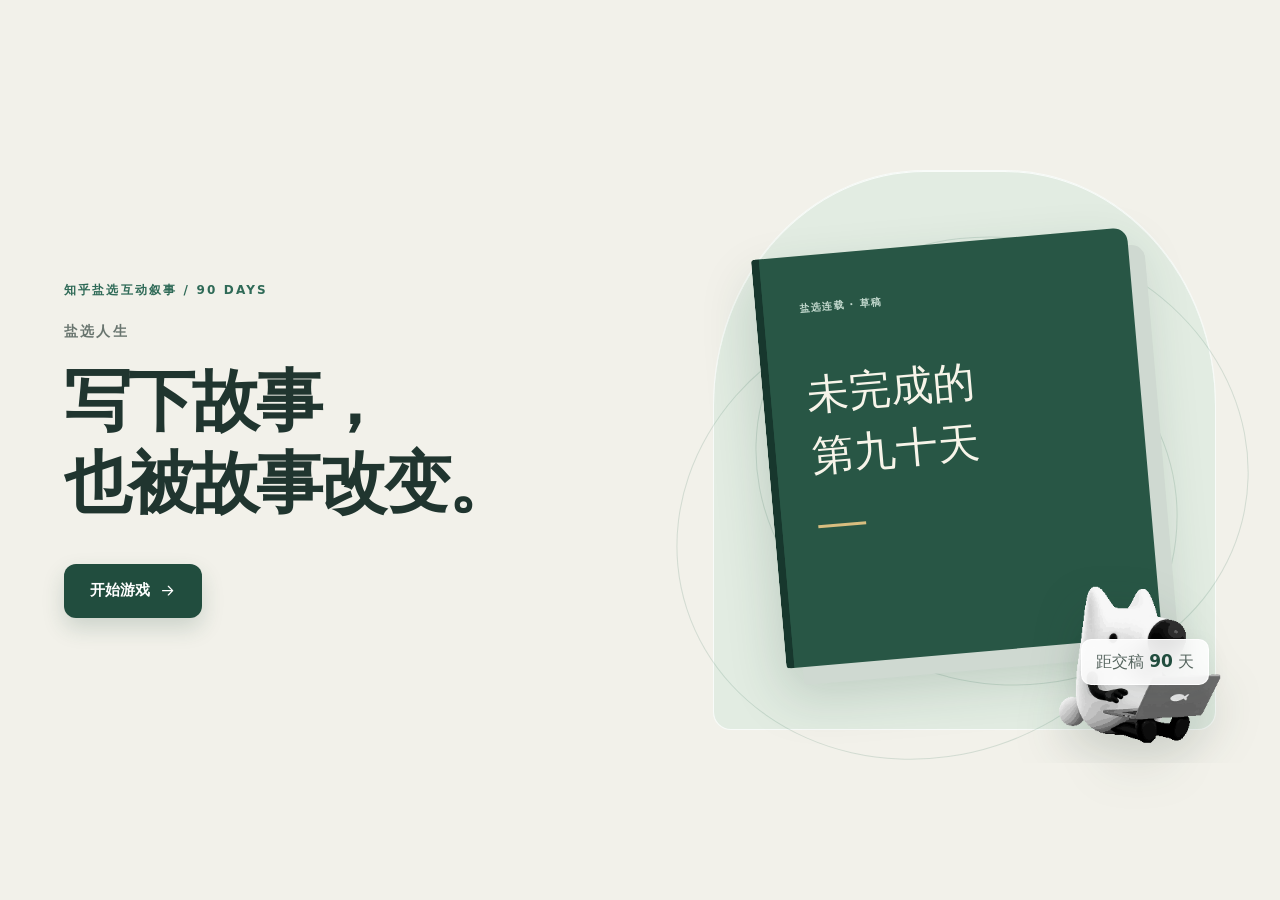
==== versions/v2/index.html @ 94256f63 "fix(v2): repair question typewriter and prompt framing" ====
<!DOCTYPE html>
<html lang="zh-CN">
<head>
<meta charset="UTF-8">
<meta name="viewport" content="width=device-width, initial-scale=1.0">
<title>盐选人生：90天写作生存战</title>
<link rel="icon" href="data:image/svg+xml,<svg xmlns='http://www.w3.org/2000/svg' viewBox='0 0 100 100'><text y='.9em' font-size='90'>✍️</text></svg>">
<style>/* ==========================================================================
   盐选人生：90天写作生存战 —— 美术样式
   主风格：编辑部现实主义 · 内层：半写实都市剧场
   ========================================================================== */

:root{
  --paper:   #ffffff;
  --paper-2: #f1f5f1;
  --canvas:  #edf3ee;
  --ink:     #17251f;
  --ink-2:   #52615a;
  --ink-3:   #849089;
  --red:     #b95645;
  --red-2:   #d66f5d;
  --blue:    #397a68;
  --gold:    #b78a4b;
  --line:    #dce4de;
  --line-strong:#c7d2ca;
  --brand:   #214d3e;
  --brand-2: #2f6a57;
  --mint:    #dfece4;
  --shadow:  0 18px 50px rgba(28,55,43,.09);
  --shadow-soft:0 8px 24px rgba(28,55,43,.07);
  --radius:16px;
  --serif: "Songti SC","STSong","Noto Serif SC","SimSun",Georgia,"Times New Roman",serif;
  --sans:  -apple-system,BlinkMacSystemFont,"Segoe UI","PingFang SC","Hiragino Sans GB","Microsoft YaHei",system-ui,sans-serif;
}

*{ box-sizing:border-box; margin:0; padding:0; }
html,body{ height:100%; }
body{
  font-family:var(--sans);
  color:var(--ink);
  background:
    radial-gradient(900px 520px at 82% -10%, rgba(175,207,187,.34), transparent 68%),
    radial-gradient(720px 460px at -8% 65%, rgba(218,230,220,.55), transparent 72%),
    var(--canvas);
  min-height:100vh;
  -webkit-font-smoothing:antialiased;
}

#app{ min-height:100vh; }

button{ font-family:inherit; cursor:pointer; border:none; background:none; color:inherit; -webkit-tap-highlight-color:transparent; }
button:focus-visible,input:focus-visible{ outline:3px solid rgba(47,106,87,.22); outline-offset:3px; }
.ui-icon{ width:1.15em; height:1.15em; display:block; flex:0 0 auto; }
input{ font-family:inherit; }

.dim{ color:var(--ink-3); font-size:13px; }

/* ---------- 通用屏幕骨架 ---------- */
.screen{
  max-width:1120px;
  margin:0 auto;
  padding:40px 28px 80px;
  animation:fadein .5s ease both;
}
@keyframes fadein{ from{opacity:0; transform:translateY(10px);} to{opacity:1; transform:none;} }
.screen--center{ display:flex; flex-direction:column; gap:22px; align-items:stretch; }
.screen--center > *{ }
.phase-tag{
  align-self:center;
  font-size:12px; letter-spacing:.22em; color:var(--ink-3);
  padding:6px 14px; border:1px solid var(--line); border-radius:999px; background:var(--paper);
}

/* ---------- 纸张 / 印章 ---------- */
.paper{
  position:relative;
  background:
    linear-gradient(180deg, rgba(255,255,255,.55), rgba(255,255,255,0) 140px),
    var(--paper);
  border:1px solid var(--line);
  box-shadow:var(--shadow);
  padding:34px 42px 44px;
  max-width:820px; margin:0 auto;
}
.stamp{
  display:inline-block;
  border:2px solid currentColor;
  color:var(--red);
  border-radius:6px;
  font-weight:700;
  text-align:center;
  line-height:1.25;
  transform:rotate(-6deg);
  letter-spacing:.12em;
  opacity:.85;
}
.stamp--big{ font-size:15px; padding:8px 10px; }
.stamp--red{ color:var(--red); font-size:11px; padding:4px 7px; transform:rotate(4deg); }
.stamp--gold{ color:var(--gold); font-size:11px; padding:4px 7px; transform:rotate(-3deg); }

/* ---------- 按钮 ---------- */
.btn{
  display:inline-flex; align-items:center; justify-content:center; gap:8px;
  min-height:46px; padding:12px 22px; border-radius:12px; font-size:14px; font-weight:700;
  transition:transform .18s ease, box-shadow .18s ease, background .18s ease, border-color .18s ease;
}
.btn:active{ transform:translateY(1px) scale(.99); }
.btn--primary{
  background:var(--brand); color:#fff;
  box-shadow:0 10px 22px rgba(33,77,62,.18);
}
.btn--primary:hover{ background:var(--brand-2); transform:translateY(-2px); box-shadow:0 14px 28px rgba(33,77,62,.24); }
.btn--ghost{ background:#fff; color:var(--ink-2); border:1px solid var(--line); box-shadow:0 4px 14px rgba(30,55,44,.04); }
.btn--ghost:hover{ background:var(--paper-2); border-color:var(--line-strong); transform:translateY(-1px); }
.btn--quiet{ color:var(--ink-3); padding-inline:8px; text-decoration:underline; text-underline-offset:4px; }
.btn--quiet:hover{ color:var(--ink); }
.btn--big{ min-height:54px; padding:15px 26px; font-size:15px; letter-spacing:.01em; }
.btn-row{ display:flex; gap:14px; justify-content:center; flex-wrap:wrap; }

/* ---------- 标题屏 ---------- */
.screen--title{ display:flex; align-items:center; min-height:92vh; }
.screen--title .paper{ width:100%; text-align:center; }
.masthead{
  display:flex; justify-content:space-between; align-items:baseline;
  border-bottom:2px solid var(--ink); padding-bottom:10px; margin-bottom:26px;
  font-size:13px; letter-spacing:.2em; color:var(--ink-2);
}
.masthead-brand{ font-weight:800; color:var(--ink); letter-spacing:.3em; }
.title-hero{ position:relative; padding:10px 0 26px; }
.title-kicker{ font-size:13px; color:var(--ink-3); letter-spacing:.2em; margin-bottom:14px; }
.title-main{
  font-family:var(--serif); font-size:64px; font-weight:800; letter-spacing:.12em;
  color:var(--ink); line-height:1;
}
.title-sub{ font-size:22px; letter-spacing:.34em; color:var(--red); margin:14px 0 20px; font-weight:600; }
.title-line{ font-size:15px; line-height:2; color:var(--ink-2); margin-bottom:24px; }
.title-hero .stamp{ position:absolute; top:6px; right:0; }
.title-foot{ margin-top:24px; font-size:12px; color:var(--ink-3); letter-spacing:.14em; }

/* ---------- 知乎问题卡 ---------- */
.qcard{
  background:var(--paper); border:1px solid var(--line); border-radius:10px;
  padding:22px 26px; box-shadow:var(--shadow); text-align:left;
}
.qcard--big{ padding:30px 34px; }
.qcard-head{ display:flex; align-items:center; gap:12px; margin-bottom:16px; }
.qcard-avatar{
  width:40px; height:40px; border-radius:50%; background:var(--ink); color:var(--paper);
  display:flex; align-items:center; justify-content:center; font-weight:800; font-size:18px; flex:0 0 auto;
}
.qcard-meta{ flex:1; }
.qcard-author{ font-weight:700; font-size:14px; }
.qcard-sub{ font-size:12px; color:var(--ink-3); margin-top:2px; }
.qtag{ font-size:12px; color:var(--blue); border:1px solid var(--blue); padding:2px 9px; border-radius:999px; }
.qcard-title{ font-family:var(--serif); font-size:21px; line-height:1.5; margin-bottom:12px; }
.qcard-hook{ font-size:14px; color:var(--red); margin-bottom:12px; line-height:1.7; }
.qcard-premise{ font-size:13.5px; color:var(--ink-2); line-height:1.85; }

/* ---------- 设置屏 ---------- */
.setup-grid{ display:grid; grid-template-columns:1fr 1.1fr; gap:24px; align-items:start; }
@media (max-width:860px){ .setup-grid{ grid-template-columns:1fr; } }
.setup-opts{ display:flex; flex-direction:column; gap:20px; background:var(--paper); border:1px solid var(--line); border-radius:10px; padding:22px 24px; box-shadow:var(--shadow); }
.opt-label{ font-size:14px; font-weight:700; margin-bottom:10px; }
.opt-hint{ font-weight:400; font-size:12px; color:var(--ink-3); }
.chip-row{ display:flex; flex-wrap:wrap; gap:8px; }
.chip{ padding:7px 14px; border-radius:999px; border:1px solid var(--line); background:#fff; font-size:13px; color:var(--ink-2); transition:.12s; }
.chip--on{ background:var(--ink); color:var(--paper); border-color:var(--ink); }
.route-cards{ display:grid; grid-template-columns:repeat(5,1fr); gap:8px; }
@media (max-width:860px){ .route-cards{ grid-template-columns:repeat(2,1fr); } }
.route-card{
  display:flex; flex-direction:column; gap:4px; align-items:flex-start; text-align:left;
  border:1px solid var(--line); border-radius:8px; padding:10px 11px; background:#fff;
  border-top:3px solid var(--rc, var(--line)); transition:.12s; font-size:12px;
}
.route-card b{ font-size:13px; }
.route-card span{ color:var(--ink-3); line-height:1.4; }
.route-card--on{ background:color-mix(in srgb, var(--rc) 10%, #fff); box-shadow:0 0 0 1.5px var(--rc) inset; }
.pen-input{ width:100%; padding:11px 14px; border:1px solid var(--line); border-radius:6px; font-size:15px; background:#fff; }
.pen-input:focus{ outline:none; border-color:var(--ink); }

/* ---------- 地图屏 ---------- */
.screen--map{ display:flex; flex-direction:column; gap:22px; }
.map-head{ display:flex; align-items:baseline; justify-content:space-between; }
.map-day{ font-family:var(--serif); font-size:34px; font-weight:800; }
.map-day b{ color:var(--red); }
.map-sub{ color:var(--ink-3); font-size:13px; }
.map-body{ display:grid; grid-template-columns:1.1fr .9fr; gap:24px; align-items:stretch; }
@media (max-width:860px){ .map-body{ grid-template-columns:1fr; } }
.mindmap{
  position:relative; background:var(--paper); border:1px solid var(--line); border-radius:12px;
  box-shadow:var(--shadow); display:flex; align-items:center; justify-content:center; min-height:380px;
}
.mindmap-svg{ width:100%; max-width:430px; }
.mind-branch{ stroke-width:1.5; opacity:.45; stroke-dasharray:3 4; }
.mind-branch.is-active{ opacity:1; stroke-dasharray:none; stroke-width:2.4; filter:drop-shadow(0 0 4px currentColor); }
.mind-route{ fill:#fff; font-size:13px; text-anchor:middle; font-weight:700; }
.mind-route-sub{ fill:#fff; font-size:8px; text-anchor:middle; opacity:.9; }
.mindmap-root{
  position:absolute; left:50%; top:50%; transform:translate(-50%,-50%);
  width:120px; height:120px; border-radius:50%;
  background:var(--ink); color:var(--paper); display:flex; flex-direction:column;
  align-items:center; justify-content:center; gap:4px; text-align:center; padding:10px;
  box-shadow:0 8px 24px rgba(35,39,47,.4);
}
.mr-tag{ font-size:11px; color:#ffd98a; }
.mr-title{ font-size:13px; line-height:1.35; }
.tower{
  background:var(--paper); border:1px solid var(--line); border-radius:12px; padding:22px; box-shadow:var(--shadow);
}
.tower-title{ font-weight:800; font-size:15px; margin-bottom:14px; letter-spacing:.08em; }
.tower-list{ display:flex; flex-direction:column; gap:0; }
.tower-node{ display:flex; align-items:center; gap:12px; padding:9px 4px; border-bottom:1px dashed var(--line); opacity:.55; }
.tower-node.is-done{ opacity:1; }
.tower-node.is-now{ opacity:1; background:var(--paper-2); border-radius:8px; padding:9px 10px; box-shadow:0 0 0 1.5px var(--red) inset; }
.tn-day{ font-family:var(--serif); font-weight:800; font-size:16px; width:56px; }
.tn-stage{ flex:1; font-size:13px; color:var(--ink-2); }
.tn-dot{ width:12px; height:12px; border-radius:50%; border:2px solid var(--ink-3); }
.tower-node.is-done .tn-dot{ background:var(--ink); border-color:var(--ink); }
.tower-node.is-now .tn-dot{ background:var(--red); border-color:var(--red); box-shadow:0 0 0 4px rgba(224,83,63,.2); }
.tn-state{ font-size:11px; color:var(--ink-3); width:48px; text-align:right; }
.map-route-now{ margin-top:16px; font-size:13px; color:var(--ink-2); }

/* ---------- 工作台三栏 ---------- */
.screen--wb{ display:flex; flex-direction:column; gap:18px; }
.wb-top{
  display:flex; align-items:center; gap:18px; background:var(--ink); color:var(--paper);
  padding:14px 20px; border-radius:10px; box-shadow:var(--shadow);
}
.wb-day{ font-family:var(--serif); font-size:26px; font-weight:800; color:#ffd98a; }
.wb-goal-line{ flex:1; font-size:14px; }
.wb-goal-line b{ font-weight:800; }
.wb-stage{ font-size:12px; border:1px solid #ffd98a; color:#ffd98a; padding:3px 10px; border-radius:999px; }
.wb{ display:grid; grid-template-columns:1.2fr 1fr 1fr; gap:18px; align-items:start; }
@media (max-width:960px){ .wb{ grid-template-columns:1fr; } }
.wb-col{
  background:var(--paper); border:1px solid var(--line); border-radius:12px; padding:20px;
  box-shadow:var(--shadow); display:flex; flex-direction:column; gap:16px;
}
.col-title{ font-weight:800; font-size:15px; letter-spacing:.06em; border-bottom:2px solid var(--ink); padding-bottom:8px; }
.doc-block{ display:flex; flex-direction:column; gap:8px; }
.doc-h{ font-size:12px; color:var(--ink-3); letter-spacing:.14em; }
.doc-list{ list-style:none; font-size:13px; color:var(--ink-2); display:flex; flex-direction:column; gap:5px; padding-left:14px; }
.doc-list li::before{ content:"· "; color:var(--red); }
.char-list{ display:flex; flex-direction:column; gap:7px; }
.char-row{ display:flex; justify-content:space-between; gap:10px; font-size:13px; border-bottom:1px dotted var(--line); padding-bottom:5px; }
.char-role{ font-weight:700; }
.char-goal{ color:var(--ink-3); text-align:right; flex:1; }

.spec-row{ display:flex; flex-direction:column; gap:8px; }
.spec{ text-align:left; border:1px solid var(--line); border-radius:8px; padding:10px 12px; background:#fff; display:flex; flex-direction:column; gap:3px; transition:.12s; }
.spec b{ font-size:14px; }
.spec span{ font-size:11.5px; color:var(--ink-3); line-height:1.5; }
.spec--on{ border-color:var(--red); box-shadow:0 0 0 1.5px var(--red) inset; background:#fff7f3; }
.cost{ font-size:12px; color:#ffd98a; font-weight:600; }

.bars{ display:flex; flex-direction:column; gap:10px; }
.bar-row{ display:grid; grid-template-columns:74px 1fr 34px; gap:8px; align-items:center; }
.bar-label{ font-size:12px; color:var(--ink-2); }
.bar-track{ height:8px; border-radius:4px; background:#e2d9c5; overflow:hidden; }
.bar-fill{ height:100%; border-radius:4px; transition:width .5s ease; }
.bar-val{ font-size:12px; font-weight:700; text-align:right; }
.spark{ width:100%; height:60px; background:#fff; border:1px solid var(--line); border-radius:6px; }
.editor-card{
  background:#fff8ef; border:1px solid var(--gold); border-radius:10px; padding:14px 16px; font-size:13.5px;
}
.editor-h{ color:var(--gold); font-weight:800; font-size:12px; letter-spacing:.1em; margin-bottom:8px; }
.editor-card p{ line-height:1.7; color:var(--ink-2); }
.editor-constraint{ margin-top:10px; background:#fdebd0; border-radius:6px; padding:8px 10px; color:#7a4d00; font-size:12.5px; line-height:1.6; }
.tip-box{ font-size:12px; color:var(--ink-3); line-height:1.6; border-left:3px solid var(--line); padding-left:10px; }

.comment-list{ display:flex; flex-direction:column; gap:12px; }
.comment{ background:#fff; border:1px solid var(--line); border-radius:8px; padding:12px 14px; }
.comment-head{ display:flex; align-items:baseline; gap:8px; margin-bottom:6px; }
.comment-name{ font-weight:700; font-size:13px; }
.comment-role{ font-size:11px; color:var(--ink-3); }
.comment-body{ font-size:13.5px; line-height:1.75; color:var(--ink-2); }
.comment--compact .comment-body{ font-size:12.5px; }

/* ---------- 内层都市剧场场景 ---------- */
.screen--scene{ max-width:none; padding:0; }
.scene{
  position:relative; min-height:100vh; overflow:hidden;
  display:flex; align-items:center; justify-content:center;
  color:#f4efe3;
}
.scene-grad{ position:absolute; inset:0; z-index:0; }
.scene--cold .scene-grad{ background:linear-gradient(180deg,#0d1b2a 0%,#1b2c42 45%,#2c3e50 100%); }
.scene--tense .scene-grad{ background:linear-gradient(180deg,#1a0f12 0%,#3a1a18 45%,#52250f 100%); }
.scene--dark .scene-grad{ background:linear-gradient(180deg,#070b0a 0%,#101c16 50%,#16251e 100%); }
.scene--warm .scene-grad{ background:linear-gradient(180deg,#1d1420 0%,#3a2330 50%,#5a3226 100%); }
.scene--dawn .scene-grad{ background:linear-gradient(180deg,#16233a 0%,#31405e 45%,#7a5a6a 100%); }
.scene-city{ position:absolute; inset:auto 0 0 0; height:52%; z-index:1; opacity:.85; }
.scene-city-svg{ width:100%; height:100%; }
.scene-rain{
  position:absolute; inset:0; z-index:2; opacity:.35; pointer-events:none;
  background-image:repeating-linear-gradient(115deg, transparent 0 5px, rgba(200,220,240,.35) 5px 6px);
  animation:rain .5s linear infinite;
}
@keyframes rain{ from{transform:translateY(-20px);} to{transform:translateY(0);} }
.scene-vignette{ position:absolute; inset:0; z-index:3; background:radial-gradient(120% 90% at 50% 42%, transparent 55%, rgba(0,0,0,.55) 100%); pointer-events:none; }
.scene-bar{
  position:absolute; left:0; right:0; height:34px; z-index:4;
  background:rgba(0,0,0,.55); display:flex; align-items:center; padding:0 18px;
  font-size:12px; letter-spacing:.2em; color:#e8dfca; backdrop-filter:blur(2px);
}
.scene-bar--top{ top:0; }
.scene-bar--bottom{ bottom:0; justify-content:flex-end; }
.scene-stage{
  position:relative; z-index:5; width:min(680px,92vw); margin:60px 0;
  background:rgba(12,15,20,.82); border:1px solid rgba(255,255,255,.12); border-radius:14px;
  padding:30px 34px; box-shadow:0 30px 80px rgba(0,0,0,.55); backdrop-filter:blur(4px);
}
.stage-kicker{ font-size:12px; color:#d8c9a8; letter-spacing:.16em; margin-bottom:16px; }
.stage-situation{ font-family:var(--serif); font-size:16px; line-height:2; margin-bottom:16px; color:#f1ead9; }
.stage-goal{ font-size:13px; color:#ffd98a; margin-bottom:22px; }
.stage-choices{ display:flex; flex-direction:column; gap:10px; }
.choice{
  display:flex; gap:12px; align-items:flex-start; text-align:left;
  padding:13px 15px; border-radius:8px; background:rgba(255,255,255,.06);
  border:1px solid rgba(255,255,255,.14); color:#f1ead9; font-size:14.5px; line-height:1.6;
  transition:.14s;
}
.choice:hover{ background:rgba(255,255,255,.14); border-color:#ffd98a; }
.choice-idx{ flex:0 0 auto; width:24px; height:24px; border-radius:50%; background:var(--red); color:#fff; display:flex; align-items:center; justify-content:center; font-size:12px; font-weight:800; }
.stage-choices--final{ max-width:720px; margin:0 auto; }

/* ---------- 手稿 ---------- */
.manuscript{
  background:
    repeating-linear-gradient(0deg, transparent 0 31px, rgba(120,110,90,.16) 31px 32px),
    #fbf7ec;
  border:1px solid var(--line); border-radius:8px; padding:30px 38px 34px; box-shadow:var(--shadow);
  text-align:left;
}
.ms-head{ display:flex; align-items:center; gap:14px; border-bottom:1px solid var(--line); padding-bottom:14px; margin-bottom:20px; }
.ms-ch{ font-weight:800; color:var(--red); }
.ms-title{ font-family:var(--serif); font-weight:700; font-size:18px; flex:1; }
.ms-body{ font-family:var(--serif); font-size:16px; line-height:2; color:var(--ink); }
.ms-body p{ margin-bottom:16px; text-indent:2em; }
.ms-ann{ margin-top:18px; font-size:12px; color:var(--red); border-top:1px dashed var(--line); padding-top:12px; }

/* ---------- 反馈屏 ---------- */
.fb-grid{ display:grid; grid-template-columns:1.1fr .9fr; gap:22px; align-items:start; }
@media (max-width:860px){ .fb-grid{ grid-template-columns:1fr; } }
.fb-comments, .fb-side{
  background:var(--paper); border:1px solid var(--line); border-radius:12px; padding:20px; box-shadow:var(--shadow);
  display:flex; flex-direction:column; gap:16px;
}
.delta-row{ display:flex; justify-content:space-between; font-size:13px; padding:4px 0; border-bottom:1px dotted var(--line); }
.delta-row .up{ color:#1f9e7d; }
.delta-row .down{ color:var(--red); }
.event-card{ background:#fdeef0; border:1px solid var(--red-2); border-radius:10px; padding:14px 16px; }
.event-h{ color:var(--red); font-weight:800; font-size:13px; margin-bottom:8px; line-height:1.5; }
.event-card p{ font-size:13px; color:var(--ink-2); line-height:1.7; }
.author-choices{ display:grid; grid-template-columns:1fr 1fr; gap:8px; }
@media (max-width:640px){ .author-choices{ grid-template-columns:1fr; } }
.author-choice{ text-align:left; border:1px solid var(--line); border-radius:8px; padding:10px 12px; background:#fff; display:flex; flex-direction:column; gap:3px; transition:.12s; }
.author-choice:hover{ border-color:var(--ink); }
.author-choice b{ font-size:13.5px; }
.author-choice span{ font-size:11.5px; color:var(--ink-3); line-height:1.5; }

/* ---------- 危机屏 ---------- */
.crisis-card{ background:var(--ink); color:var(--paper); border-radius:12px; padding:26px 30px; box-shadow:var(--shadow); max-width:760px; margin:0 auto; }
.crisis-card .event-h{ color:#ffd98a; font-size:15px; }
.crisis-desc{ color:#cfc6ae; font-size:13.5px; line-height:1.8; margin-top:12px; }

/* ---------- 结局屏 ---------- */
.screen--ending{ display:flex; flex-direction:column; gap:26px; }
.end-hero{ display:grid; grid-template-columns:auto 1fr; gap:30px; align-items:center; }
@media (max-width:760px){ .end-hero{ grid-template-columns:1fr; } }
.book-cover{
  width:220px; height:310px; position:relative; perspective:900px; flex:0 0 auto;
  filter:drop-shadow(0 20px 30px rgba(30,25,15,.45));
}
.book-cover-art{
  position:absolute; inset:0 8px 0 0; border-radius:3px 8px 8px 3px; overflow:hidden;
  display:flex; flex-direction:column; align-items:center; justify-content:center; gap:12px; text-align:center;
  padding:24px 18px; color:#f4efe3;
  background:
    radial-gradient(200px 200px at 80% 10%, rgba(255,217,138,.35), transparent 60%),
    linear-gradient(160deg, #1d2430 0%, #3a2c33 55%, #5c3a2a 100%);
  border:1px solid rgba(255,255,255,.15);
}
.book-cover-tag{ font-size:11px; letter-spacing:.3em; color:#ffd98a; }
.book-cover-title{ font-family:var(--serif); font-size:24px; font-weight:800; line-height:1.4; }
.book-cover-tagline{ font-size:12px; line-height:1.7; opacity:.9; }
.book-spine{
  position:absolute; left:0; top:0; bottom:0; width:9px; border-radius:2px 0 0 2px;
  background:linear-gradient(90deg,#0c0e12,#2a2f38); border:1px solid rgba(255,255,255,.08);
  writing-mode:vertical-rl; text-orientation:mixed; color:#c9b98c; font-size:9px;
  display:flex; align-items:center; justify-content:center; letter-spacing:.2em; padding:4px 0;
}
.author-profile{
  background:var(--paper); border:1px solid var(--line); border-radius:12px; padding:26px 28px; box-shadow:var(--shadow);
  display:flex; flex-direction:column; gap:14px;
}
.profile-head{ display:flex; align-items:center; gap:16px; }
.profile-avatar{ width:60px; height:60px; border-radius:50%; background:var(--ink); color:var(--paper); display:flex; align-items:center; justify-content:center; font-size:26px; font-weight:800; }
.profile-name{ font-size:18px; font-weight:800; }
.profile-ending{ font-size:13px; color:var(--red); font-weight:700; margin-top:2px; }
.profile-head .stamp{ margin-left:auto; }
.profile-subtitle{ font-family:var(--serif); font-size:15px; color:var(--ink-2); font-style:italic; }
.profile-traits{ display:flex; gap:8px; flex-wrap:wrap; }
.trait{ font-size:12px; background:var(--paper-2); border:1px solid var(--line); padding:4px 11px; border-radius:999px; color:var(--ink-2); }
.profile-verdict{ font-size:14px; line-height:1.9; color:var(--ink); }
.profile-style{ font-size:13px; color:var(--ink-3); line-height:1.7; border-left:3px solid var(--gold); padding-left:12px; }

.report{ background:var(--paper); border:1px solid var(--line); border-radius:12px; padding:26px; box-shadow:var(--shadow); }
.report-title{ font-family:var(--serif); font-size:20px; font-weight:800; margin-bottom:18px; letter-spacing:.1em; }
.report-grid{ display:grid; grid-template-columns:1fr 1fr; gap:20px; }
@media (max-width:860px){ .report-grid{ grid-template-columns:1fr; } }
.report-section{ border-top:1px solid var(--line); padding-top:14px; }
.report-section--wide{ grid-column:1 / -1; }
.report-h{ font-size:13px; font-weight:800; letter-spacing:.1em; color:var(--ink-2); margin-bottom:12px; }
.report-row{ font-size:13px; color:var(--ink-2); line-height:1.7; padding:5px 0; border-bottom:1px dotted var(--line); }
.report-afterword{ margin-top:12px; font-size:13.5px; color:var(--ink-2); line-height:1.9; }
.report-afterword b{ color:var(--ink); }
.report-afterword p{ margin-top:6px; }
.report-cover-note{ font-size:13px; color:var(--ink-3); margin-bottom:12px; }
.report-ch{ margin-bottom:18px; }
.report-ch-h{ font-weight:800; font-size:13px; color:var(--red); margin-bottom:8px; }
.report-ch p{ font-family:var(--serif); font-size:14px; line-height:2; text-indent:2em; color:var(--ink); margin-bottom:8px; }
.end-quote{
  text-align:center; font-family:var(--serif); font-size:18px; line-height:2; color:var(--ink-2);
  padding:20px; border-top:2px solid var(--ink); border-bottom:2px solid var(--ink); max-width:760px; margin:0 auto;
}

/* 双层视觉：日间编辑部 / 夜间小说剧场 */
:root{--paper:#faf8f2;--paper-2:#eeeae0;--ink:#20352f;--ink-2:#54635d;--ink-3:#69756f;--line:#dcded3;--red:#b6513c;--shadow:0 12px 40px #263b2a0b}
body{background:#f2f1ea;color:var(--ink)}
button:focus-visible,input:focus-visible{outline:3px solid #cd8a47;outline-offset:4px}button:disabled{opacity:.45;cursor:not-allowed}
.identity{display:flex;justify-content:space-between;gap:12px;padding:18px 5vw;background:#203a32;color:#f4efdf;position:sticky;top:0;z-index:20;font-size:13px;letter-spacing:.06em}.identity-story{background:#131e30;color:#e8c995;border-bottom:1px solid #536174}
.eyebrow{display:block;font:12px var(--sans);letter-spacing:.18em;color:#987544;margin-bottom:20px}.new-title{max-width:1200px;margin:auto;min-height:95vh;display:grid;grid-template-columns:1.1fr 1fr;align-items:center;padding:60px 40px;gap:40px}.title-copy h1{font:700 24px var(--serif)}.title-copy h1 span{display:block;font-size:clamp(36px,5vw,65px);line-height:1.35;margin:28px 0}.title-copy p{line-height:2;color:var(--ink-2);margin-bottom:32px}.title-art{height:470px;position:relative;border-radius:50% 50% 10px 10px;background:#e0e5da}.art-book{position:absolute;inset:42px 64px 68px;background:#254438;color:#f0e8cf;box-shadow:12px 14px 0 #d3cbb5,20px 28px 40px #20352f25;transform:rotate(-7deg);border-left:12px solid #142e26;padding:40px 24px}.art-book span{font:38px/1.5 var(--serif)}.art-book small{display:block;margin-top:36px}.title-art .kanshan{position:absolute;right:-20px;bottom:-20px;width:210px;height:210px}.art-note{position:absolute;bottom:24px;left:20px;background:#fff9;padding:12px;border-radius:6px}.kanshan{object-fit:contain}.length-grid,.prep-grid{display:grid;grid-template-columns:repeat(3,1fr);gap:16px}.length-card,.prep-card{border:1px solid var(--line);background:var(--paper);padding:22px;text-align:left;border-radius:12px}.length-card.selected{border:2px solid #426e58;background:#e5ece2}.length-card h3{margin:14px 0;font:24px var(--serif)}.length-card p,.length-card small{line-height:1.8;color:var(--ink-2)}.prep-card span,.prep-card b{display:block;margin:8px 0}.planning{padding-bottom:0}.planning h2{margin:12px 0}.planning p{line-height:1.9;max-width:850px}.plan-row{display:flex;gap:10px;margin:20px 0}.planning small{display:block;margin-top:12px}.screen--wb{padding-top:24px}.wb{gap:18px}.wb-col{border-radius:12px}.map-heading{display:flex;justify-content:space-between;align-items:center}.map-heading h1{font:34px/1.5 var(--serif)}.chapter-track{display:grid;grid-template-columns:repeat(3,1fr);gap:14px;margin:32px 0}.track-node{display:flex;flex-direction:column;gap:12px;padding:22px;background:#e7e8e0;border:1px solid var(--line);border-radius:10px;color:#65716b}.track-node.current{background:#244438;color:#fff7de;border-color:#244438;box-shadow:0 10px 20px #24443820}.track-node.complete{background:#dce7da}.map-summary{padding:24px;background:var(--paper);border-radius:12px;margin-bottom:24px}.map-summary p{line-height:1.8;margin-top:12px}.passage{min-height:80vh;max-width:720px;margin:auto;display:flex;align-items:center;justify-content:center;flex-direction:column;text-align:center;padding:48px 24px;animation:page-turn .65s ease both}.passage h1,.passage h2{font:32px/1.5 var(--serif)}.passage p{font-size:17px;line-height:2;margin:24px 0;color:var(--ink-2)}.passage small{margin:20px 0;color:var(--ink-3)}.passage-line{height:2px;width:160px;background:#b39363;animation:ink-line .8s ease both}.story-stage{position:relative;min-height:calc(100vh - 55px);background:radial-gradient(ellipse at 70% 5%,#334758,transparent 60%),linear-gradient(#152333,#101a26);color:#ece8dd;padding:30px 6vw 60px}.story-meta{display:flex;justify-content:space-between;font-size:12px;color:#c8c2b5;position:relative}.story-panel{max-width:850px;margin:55px auto 0;position:relative}.story-panel h1{font:clamp(24px,3vw,36px)/1.6 var(--serif);margin-bottom:26px}.story-text{font:18px/2.2 var(--serif);color:#e5e3db;white-space:pre-line}.story-facts{font-size:12px;line-height:1.9;color:#b7c2c4;border-left:2px solid #b9985d;padding-left:16px;margin:26px 0}.story-options{display:grid;gap:12px}.story-options .choice{background:#ffffff09;border:1px solid #ffffff30;color:#f0ecdf;border-radius:8px;padding:18px;text-align:left;transition:background .2s,transform .2s}.story-options .choice:hover{background:#ffffff15;transform:translateX(4px)}.story-options .choice-idx{color:#e3be83;background:#ffffff0a}.story-sky{position:absolute;inset:0;pointer-events:none;background:repeating-linear-gradient(110deg,transparent 0 90px,#ffffff03 91px 92px)}.consequence{border-left:1px solid #b5aa94;margin-top:30px;min-height:65vh}.manuscript{max-width:800px;width:100%;padding:40px}.ms-body{font-size:17px;line-height:2.1}.ms-body p{margin-bottom:22px}.novel-ending p{line-height:2;margin-top:20px}
@keyframes page-turn{from{opacity:0;transform:translateY(18px)}to{opacity:1;transform:none}}@keyframes ink-line{from{transform:scaleX(0)}to{transform:scaleX(1)}}
@media(max-width:700px){.new-title{grid-template-columns:1fr;padding:40px 24px}.title-art{height:330px}.art-book{inset:20px 45px 50px}.art-book span{font-size:28px}.length-grid,.prep-grid{grid-template-columns:1fr}.chapter-track{grid-template-columns:repeat(2,1fr)}.identity{font-size:11px;padding:14px}.map-heading h1{font-size:25px}.map-heading .kanshan{width:95px;height:95px}.story-meta{gap:12px}.story-panel{margin-top:30px}.story-text{font-size:16px}.manuscript{padding:24px}.passage h1,.passage h2{font-size:26px}}
@media(prefers-reduced-motion:reduce){*,*::before,*::after{animation:none!important;transition:none!important}.kanshan{display:none}}

/* v2.1 · 决策体验、模式与连续叙事 */
.identity{align-items:center}.identity-mode{margin-left:auto;margin-right:12px;padding:5px 10px;border:1px solid #ffffff28;border-radius:999px;color:#ead8aa;font-size:11px;letter-spacing:.02em}
.planning-head{display:flex;align-items:center;justify-content:space-between;gap:24px}.planning-head .kanshan{width:110px;height:110px;margin:-18px 12px -34px 0}.planning-head .eyebrow{margin-bottom:10px}
.continuity-card{position:relative;padding:20px 22px 18px 28px;border:1px solid #bdc8b9;border-radius:14px;background:linear-gradient(135deg,#f8fbf4,#edf2e8);box-shadow:0 10px 30px #20352f0a;overflow:hidden}.continuity-card::before{content:"";position:absolute;left:0;top:0;bottom:0;width:5px;background:#4d745f}.continuity-card>span{display:block;margin-bottom:8px;color:#4d745f;font-size:11px;font-weight:800;letter-spacing:.16em}.continuity-card p{margin:0!important;font:15px/1.85 var(--serif);color:var(--ink)}.continuity-card small{display:block;margin-top:8px!important;color:var(--ink-3)}
.choice-guide{display:flex;align-items:baseline;gap:12px;margin-top:4px}.choice-guide b{font-size:14px}.choice-guide span{font-size:12px;color:var(--ink-3)}
.mode-picker{display:grid;grid-template-columns:1fr 1fr;gap:12px}.mode-card{position:relative;display:grid;grid-template-columns:42px 1fr auto;gap:12px;align-items:center;text-align:left;padding:16px;border:1px solid var(--line);border-radius:13px;background:#fff;color:var(--ink);transition:transform .18s ease,border-color .18s ease,box-shadow .18s ease}.mode-card:hover{transform:translateY(-2px);border-color:#6e8478;box-shadow:0 10px 24px #20352f12}.mode-card.selected{border-color:#315a48;background:linear-gradient(145deg,#f9fff9,#e8f0e7);box-shadow:0 0 0 2px #315a4824}.mode-icon{display:grid;place-items:center;width:42px;height:42px;border-radius:12px;background:#203a32;color:#f7e9bd;font:700 18px var(--serif)}.mode-card>span:nth-child(2){display:flex;flex-direction:column;gap:4px}.mode-card b{font-size:14px}.mode-card small{margin:0!important;font-size:11px;color:var(--ink-3)}.mode-card em{font-style:normal;font-size:11px;color:#4d745f;white-space:nowrap}.mode-card.selected::after{content:"已选择";position:absolute;right:10px;top:8px;font-size:9px;color:#315a48;letter-spacing:.08em}.mode-card:disabled{transform:none;box-shadow:none}
.prep-card{position:relative;min-height:128px;transition:transform .18s ease,border-color .18s ease,box-shadow .18s ease}.prep-card:hover:not(:disabled){transform:translateY(-3px);border-color:#819080;box-shadow:0 12px 24px #20352f10}.prep-card small{margin:auto 0 0!important;padding-top:10px;color:#567060!important;font-size:11px}.prep-status{display:flex;align-items:center;gap:12px;padding:11px 14px;border-radius:10px;background:#203a32;color:#f4efdf;font-size:12px}.prep-status span{opacity:.8}

.story-stage{padding:28px 5vw 72px;background:radial-gradient(ellipse at 78% 0%,#40536a 0%,transparent 54%),radial-gradient(circle at 8% 78%,#432b32 0%,transparent 36%),linear-gradient(#111d2b,#0d1621)}
.story-stage::after{content:"";position:absolute;inset:0;pointer-events:none;background:linear-gradient(90deg,#0002,transparent 15% 85%,#0002)}
.beat-progress{position:relative;z-index:5;display:flex;justify-content:center;max-width:980px;margin:24px auto 0}.beat-progress span{position:relative;flex:1;display:flex;flex-direction:column;align-items:center;gap:7px;color:#84909d;font-size:10px;letter-spacing:.08em}.beat-progress span::before{content:"";position:absolute;left:-50%;right:50%;top:6px;height:1px;background:#ffffff20}.beat-progress span:first-child::before{display:none}.beat-progress i{position:relative;z-index:1;width:13px;height:13px;border:2px solid #687684;border-radius:50%;background:#111d2b}.beat-progress .done,.beat-progress .current{color:#e7d9b4}.beat-progress .done i{border-color:#bd9b63;background:#bd9b63}.beat-progress .current i{border-color:#f0c778;background:#f0c778;box-shadow:0 0 0 6px #f0c7781c,0 0 22px #f0c77870}.beat-progress .done::before,.beat-progress .current::before{background:#bd9b63}
.story-panel{max-width:1020px;margin-top:38px;padding:34px 36px;border:1px solid #ffffff16;border-radius:20px;background:linear-gradient(145deg,#142130e8,#0e1825e8);box-shadow:0 34px 90px #0009,inset 0 1px #ffffff0c;backdrop-filter:blur(12px)}.story-panel h1{max-width:780px;margin-bottom:20px}.story-text{max-width:850px}
.story-facts{display:flex;flex-wrap:wrap;gap:8px;border:0;margin:24px 0;padding:0}.story-facts span{padding:7px 11px;border:1px solid #ffffff15;border-radius:999px;background:#ffffff06;color:#aeb9c2;font-size:11px}.story-facts b{color:#f0dfb7;font-weight:700}
.story-continuity{display:grid;grid-template-columns:auto 1fr;gap:5px 14px;margin:0 0 20px;padding:13px 15px;border-left:3px solid #bd9b63;border-radius:0 10px 10px 0;background:#ffffff08;color:#c7d0d6;font-size:12px}.story-continuity b{color:#efd296;letter-spacing:.05em}.story-continuity small{grid-column:2;color:#8f9ca7}
.decision-brief{display:flex;align-items:flex-end;justify-content:space-between;gap:20px;margin:28px 0 14px;padding-top:20px;border-top:1px solid #ffffff18}.decision-brief>div{display:flex;flex-direction:column;gap:5px}.decision-brief b{font:700 18px var(--serif);color:#fff2cf}.decision-brief span,.decision-brief small{color:#9ba8b4;font-size:12px}.decision-brief small{white-space:nowrap}
.ui-notice{margin-bottom:12px;padding:10px 13px;border-radius:9px;background:#8d382a;color:#fff0dc;font-size:12px}
.story-options{grid-template-columns:1fr 1fr;gap:12px}.story-options .choice{position:relative;min-height:118px;display:grid;grid-template-columns:34px 1fr;gap:13px;padding:17px 18px;border-radius:14px;background:linear-gradient(145deg,#ffffff0c,#ffffff05);overflow:hidden}.story-options .choice:last-child:nth-child(odd){grid-column:1/-1;min-height:104px}.story-options .choice::after{content:"";position:absolute;inset:0;background:linear-gradient(110deg,transparent 30%,#ffffff0a 50%,transparent 70%);transform:translateX(-110%);transition:transform .45s ease}.story-options .choice:hover::after{transform:translateX(110%)}.story-options .choice:hover{transform:translateY(-3px);border-color:#e4bd76;box-shadow:0 14px 34px #0005}.story-options .choice:active,.story-options .choice.is-pressed{transform:scale(.985);background:#e4bd7620}.choice-copy{display:flex;flex-direction:column;gap:5px;min-width:0}.choice-copy>b{color:#eacb8e;font-size:11px;letter-spacing:.12em}.choice-copy>span{font:15px/1.65 var(--serif);color:#f4f0e8}.choice-copy>small{color:#8f9ca7;font-size:10.5px}.choice-impact{grid-column:2;justify-self:start;margin-top:2px;padding:3px 7px;border-radius:999px;background:#ffffff0a;color:#b6c4cb;font-size:9.5px}.story-options .choice-idx{width:30px;height:30px;background:#b5523d;color:#fff5e4;box-shadow:0 0 0 4px #b5523d22}
.consequence{max-width:780px;padding:70px 30px}.consequence-mark{display:grid;place-items:center;width:58px;height:58px;margin-bottom:22px;border:1px solid #819b8a;border-radius:50%;background:#e8efe7;color:#315a48;font-size:24px;box-shadow:0 0 0 10px #315a4808}.memory-slip{display:flex;flex-wrap:wrap;align-items:center;justify-content:center;gap:8px 16px;width:100%;margin:10px 0 30px;padding:18px 20px;border:1px solid #cbd3c7;border-radius:12px;background:#f8faf5}.memory-slip b{color:#315a48}.memory-slip span{color:#8b6330;font-size:12px}.memory-slip small{flex-basis:100%;margin:0;color:var(--ink-3)}
.author-decision-block{gap:12px!important}.author-decision-head{padding:14px 15px;border-radius:10px;background:#edf2e8}.author-decision-head p{margin:6px 0 0;color:var(--ink-3);font-size:11.5px;line-height:1.65}.author-choice{position:relative;min-height:112px;padding:14px!important;overflow:hidden;transition:transform .18s ease,border-color .18s ease,box-shadow .18s ease!important}.author-choice:hover{transform:translateY(-2px);border-color:#567060!important;box-shadow:0 10px 22px #20352f12}.author-choice small{margin-top:auto;padding-top:8px;color:#8b6330;font-size:10px}.author-choice em{position:absolute;right:8px;top:8px;padding:3px 6px;border-radius:999px;background:#e5ece2;color:#426e58;font-size:9px;font-style:normal;opacity:0;transform:translateY(-4px);transition:.18s}.author-choice:hover em,.author-choice:focus-visible em{opacity:1;transform:none}

@media(max-width:760px){.identity-mode{display:none}.mode-picker,.story-options{grid-template-columns:1fr}.story-options .choice:last-child:nth-child(odd){grid-column:auto}.choice-guide,.decision-brief{align-items:flex-start;flex-direction:column}.story-panel{padding:26px 18px;margin-top:26px}.story-continuity{grid-template-columns:1fr}.story-continuity small{grid-column:1}.beat-progress span{font-size:0}.beat-progress span i{font-size:initial}.planning-head .kanshan{width:82px;height:82px}.mode-card{grid-template-columns:38px 1fr}.mode-card em{grid-column:2}.prep-status{align-items:flex-start;flex-direction:column}}

/* v2.2 · 分步流程、开场与全局导航 */
.prologue{position:relative;min-height:100vh;display:grid;grid-template-columns:minmax(0,1fr) minmax(380px,.85fr);align-items:center;gap:7vw;padding:8vh 9vw;overflow:hidden;background:#14241f;color:#f4eddb}.prologue::before{content:"";position:absolute;inset:0;background:radial-gradient(circle at 78% 30%,#62786755,transparent 32%),linear-gradient(120deg,transparent 58%,#ffffff08 58.2%,transparent 58.5%);pointer-events:none}.prologue-no{position:absolute;left:5vw;top:8vh;font:700 96px var(--serif);color:#ffffff08}.prologue-copy{position:relative;z-index:2;animation:prologue-in .65s ease both}.prologue-copy>span{color:#d5ad67;font-size:12px;letter-spacing:.22em}.prologue-copy h1{max-width:680px;margin:24px 0;font:700 clamp(38px,5vw,70px)/1.3 var(--serif)}.prologue-copy p{max-width:580px;font:20px/2 var(--serif);color:#d5d7cd}.prologue-next{margin-top:34px;padding:14px 26px;border:1px solid #d5ad67;border-radius:8px;background:transparent;color:#f5ddb1}.prologue-art{position:relative;z-index:1;height:560px;display:grid;place-items:center}.prologue-paper{position:absolute;width:72%;height:76%;border-radius:8px;background:#efeadd;box-shadow:18px 22px 0 #9f8f6a33,0 35px 90px #0007;transform:rotate(-7deg)}.prologue--portal .prologue-paper{background:#1b2a3b;box-shadow:0 0 0 12px #d7b66a18,0 0 100px #6e8fb966;transform:perspective(700px) rotateY(-12deg) rotate(-4deg)}.prologue-art .kanshan{position:relative;width:260px;height:260px;transform:translate(28%,28%);filter:drop-shadow(0 24px 30px #0005)}.prologue-dots{position:absolute;left:9vw;bottom:7vh;display:flex;gap:8px}.prologue-dots i{width:28px;height:3px;background:#ffffff25}.prologue-dots i.on{background:#d5ad67}.start-modes{display:grid;grid-template-columns:1fr 1fr;gap:14px;max-width:620px;margin-top:34px}.start-modes button{display:flex;align-items:center;justify-content:space-between;padding:22px;border:1px solid #d5ad67;border-radius:12px;background:#f5edda;color:#18372d;font:700 18px var(--serif);transition:transform .18s,box-shadow .18s}.start-modes button:last-child{background:transparent;color:#f5edda}.start-modes button:hover:not(:disabled){transform:translateY(-4px);box-shadow:0 18px 40px #0005}.start-modes b{font:700 24px var(--sans)}
.setup-wizard,.chapter-wizard{max-width:980px;min-height:calc(100vh - 64px);margin:auto;display:flex;flex-direction:column;justify-content:center;padding:64px 36px}.setup-wizard h1,.chapter-wizard h1{margin:24px 0 34px;font:700 clamp(30px,4vw,46px)/1.3 var(--serif)}.wizard-top{display:flex;align-items:center;justify-content:space-between;color:#7b6750;font-size:12px;letter-spacing:.12em}.wizard-top>div{display:flex;gap:7px}.wizard-top i{width:56px;height:4px;border-radius:9px;background:#d9d9d0}.wizard-top i.on{background:#315a48}.wizard-grid{display:grid;grid-template-columns:repeat(3,1fr);gap:16px}.wizard-card{min-height:148px;display:flex;flex-direction:column;justify-content:center;gap:12px;padding:24px;border:1px solid #d3d7ce;border-radius:16px;background:#fff;text-align:left;color:var(--ink);transition:transform .18s,border-color .18s,box-shadow .18s}.wizard-card:hover:not(:disabled){transform:translateY(-4px);border-color:#527260;box-shadow:0 18px 40px #20352f14}.wizard-card.selected{border:2px solid #315a48;background:#edf3eb}.wizard-card b{font:700 20px var(--serif)}.wizard-card span{color:#69756f;line-height:1.6}.wizard-block{margin:24px 0}.wizard-block>b{display:block;margin-bottom:14px}.setup-question{padding:20px 24px;border-left:4px solid #315a48;border-radius:0 12px 12px 0;background:#edf2e8;font:18px/1.8 var(--serif)}.wizard-actions{display:flex;justify-content:flex-end;gap:12px;margin-top:34px}.pen-label{display:flex;flex-direction:column;gap:10px;margin-top:28px;font-weight:700}.pen-label .pen-input{max-width:420px}.intent-card{min-height:180px}.intent-card b{font-size:25px}.prep-count{display:grid;place-items:center;width:62px;height:62px;margin:-8px 0 20px;border-radius:50%;background:#203a32;color:#f6d89b;font:700 20px var(--sans)}.action-result{margin-top:18px;padding:12px 16px;border-radius:9px;background:#e5ece2;color:#315a48}.chapter-ready{display:flex;justify-content:space-between;margin-top:22px;padding:16px 18px;border-radius:12px;background:#203a32;color:#f5edda}.script-grid .wizard-card{min-height:135px}
.game-nav{justify-content:flex-start;padding:12px 4vw}.game-nav .nav-left{display:flex;gap:8px;margin-right:18px}.game-nav button{padding:8px 11px;border:1px solid #ffffff25;border-radius:8px;background:#ffffff08;color:inherit;font-size:12px}.game-nav button:hover{background:#ffffff15;border-color:#ffffff50}.game-nav>b{margin-right:auto}.game-nav .identity-mode{margin:0}.game-overlay{position:fixed;z-index:100;inset:0;display:grid;place-items:center;padding:28px;background:#101914c9;backdrop-filter:blur(10px);animation:overlay-in .2s ease both}.overlay-panel{position:relative;width:min(980px,100%);max-height:88vh;overflow:auto;padding:38px;border-radius:22px;background:#f7f5ee;color:var(--ink);box-shadow:0 35px 100px #0009}.overlay-close{position:absolute;right:22px;top:18px;width:38px;height:38px;border:0;border-radius:50%;background:#203a32;color:#fff;font-size:24px}.overlay-kicker{color:#9a733a;font-size:11px;letter-spacing:.17em}.overlay-panel h2{margin:12px 0 24px;font:700 30px var(--serif)}.overlay-progress{height:7px;border-radius:9px;background:#dedfd7;overflow:hidden}.overlay-progress i{display:block;height:100%;background:#315a48}.overlay-chapters{display:grid;grid-template-columns:repeat(6,1fr);gap:9px;margin:22px 0}.overlay-chapters div{display:flex;flex-direction:column;align-items:center;gap:5px;padding:12px 5px;border:1px solid #d7d9d1;border-radius:10px;color:#8b918d}.overlay-chapters div.done{background:#dfe9dd;color:#315a48}.overlay-chapters div.current{background:#203a32;color:#f5edda}.overlay-chapters b{font-size:18px}.overlay-chapters span{font-size:10px}.map-now,.status-goal{display:flex;flex-direction:column;gap:9px;padding:18px;border-left:4px solid #b58a49;background:#efece2}.map-now span,.status-goal span{line-height:1.8;color:#59645f}.status-resources{display:grid;grid-template-columns:1fr 1fr;gap:18px 26px}.status-resources div{display:grid;grid-template-columns:1fr auto;gap:8px}.status-resources i{grid-column:1/-1;height:6px;border-radius:8px;background:#dedfd7;overflow:hidden}.status-resources em{display:block;height:100%}.status-facts{display:grid;grid-template-columns:1fr 1fr;gap:10px;margin:28px 0}.status-facts span{display:flex;justify-content:space-between;padding:13px 15px;border-radius:9px;background:#ebece5;color:#65706a}.status-facts b{color:#20352f}.status-goal{margin-top:8px}
.decision-brief{align-items:center;margin-top:26px}.decision-brief>b{font:700 18px var(--serif);color:#fff2cf}.author-decision-head{padding:12px 15px}.author-decision-head p{display:none}
@keyframes prologue-in{from{opacity:0;transform:translateY(24px)}to{opacity:1;transform:none}}@keyframes overlay-in{from{opacity:0}to{opacity:1}}
@media(max-width:760px){.prologue{grid-template-columns:1fr;padding:12vh 24px 9vh}.prologue-art{position:absolute;right:-70px;bottom:4vh;width:260px;height:260px;opacity:.28}.prologue-copy h1{font-size:40px}.prologue-copy p{font-size:17px}.start-modes,.wizard-grid,.status-resources,.status-facts{grid-template-columns:1fr}.setup-wizard,.chapter-wizard{padding:46px 20px}.wizard-card{min-height:112px}.game-nav{flex-wrap:wrap}.game-nav>b{display:none}.game-nav .identity-mode{margin-left:auto}.overlay-panel{padding:30px 20px}.overlay-chapters{grid-template-columns:repeat(3,1fr)}}

/* v2.3 · 清新编辑部 HUD 与决策控制台 */
.new-title{
  max-width:1280px;
  min-height:100vh;
  grid-template-columns:minmax(0,1fr) minmax(420px,.9fr);
  gap:7vw;
  padding:7vh 5vw;
}
.title-copy{position:relative;z-index:2;max-width:650px}
.title-copy .eyebrow{margin-bottom:24px;color:var(--brand-2);font-weight:800}
.title-copy h1{font-size:14px;letter-spacing:.16em;color:var(--ink-3)}
.title-copy h1 span{margin:20px 0 36px;font-size:clamp(42px,5.2vw,72px);line-height:1.22;letter-spacing:-.045em;color:var(--ink)}
.title-copy>.btn{margin-top:4px}
.title-actions{display:flex;align-items:center;gap:18px;flex-wrap:wrap}
.resume-card{display:grid;grid-template-columns:48px 1fr;gap:14px;align-items:center;max-width:520px;margin:0 0 24px;padding:14px 16px;border:1px solid var(--line);border-radius:14px;background:rgba(255,255,255,.72);box-shadow:var(--shadow-soft);backdrop-filter:blur(12px)}
.resume-icon{display:grid;place-items:center;width:48px;height:48px;border-radius:12px;background:var(--mint);color:var(--brand)}
.resume-icon .ui-icon{width:22px;height:22px}
.resume-card div{display:flex;flex-direction:column;gap:4px}
.resume-card b{font:700 15px var(--serif)}
.resume-card span{font-size:12px;color:var(--ink-3)}
.title-art{height:560px;border:1px solid rgba(255,255,255,.74);border-radius:42% 42% 18px 18px;background:rgba(220,234,224,.72);box-shadow:inset 0 1px rgba(255,255,255,.8);overflow:visible}
.art-book{inset:72px 70px 76px 54px;padding:46px 36px;border:0;border-left:8px solid #17372d;border-radius:4px 14px 14px 4px;background:#285645;box-shadow:16px 18px 0 #cfd9d1,0 26px 55px rgba(31,65,52,.2);transform:rotate(-5deg)}
.art-book small{margin:0 0 50px;color:#c3d9ce;font:700 10px var(--sans);letter-spacing:.14em}
.art-book span{font-size:42px;line-height:1.45;color:#f7f4e9}
.art-book i{display:block;width:48px;height:3px;margin-top:38px;background:#d8bd7f}
.title-art .kanshan{right:-34px;bottom:-18px;width:230px;height:230px;filter:drop-shadow(0 20px 24px rgba(21,48,38,.18))}
.art-note{left:auto;right:6px;bottom:44px;padding:11px 14px;border:1px solid rgba(255,255,255,.9);border-radius:10px;background:rgba(255,255,255,.88);box-shadow:var(--shadow-soft);color:var(--ink-2);backdrop-filter:blur(12px)}
.art-note b{color:var(--brand);font-size:17px}
.art-orbit{position:absolute;border:1px solid rgba(48,104,84,.16);border-radius:50%;pointer-events:none}
.art-orbit--one{inset:12% -7% 8% 8%;transform:rotate(14deg)}
.art-orbit--two{inset:24% 7% -5% -8%;transform:rotate(-18deg)}

.prologue{background:#17362d}
.prologue::before{background:radial-gradient(circle at 76% 24%,rgba(159,197,174,.28),transparent 34%),linear-gradient(120deg,transparent 58%,rgba(255,255,255,.055) 58.2%,transparent 58.5%)}
.prologue-copy>span{color:#cda965;font-weight:800}
.prologue-copy h1{letter-spacing:-.035em}
.prologue-copy p{color:#c9d4cd;font-size:18px}
.prologue-next{display:inline-flex;align-items:center;gap:18px;min-height:50px;padding:12px 18px 12px 22px;border-color:rgba(213,173,103,.55);border-radius:12px;transition:.18s}
.prologue-next:hover{background:rgba(255,255,255,.07);border-color:#d5ad67;transform:translateY(-2px)}
.prologue-next .ui-icon{width:18px}
.start-modes{max-width:700px;gap:12px}
.start-modes .mode-launch{display:grid;grid-template-columns:44px 1fr auto;gap:13px;align-items:center;min-height:84px;padding:15px;border:1px solid rgba(255,255,255,.18);border-radius:14px;background:rgba(255,255,255,.06);color:#f3f4ee;text-align:left;box-shadow:none;transition:.2s}
.start-modes .mode-launch:last-child{background:rgba(255,255,255,.035);color:#f3f4ee}
.start-modes .mode-launch:hover:not(:disabled){transform:translateY(-3px);border-color:rgba(218,190,132,.68);background:rgba(255,255,255,.1);box-shadow:0 18px 42px rgba(0,0,0,.18)}
.mode-launch-icon{display:grid;place-items:center;width:44px;height:44px;border-radius:12px;background:#f0ead9;color:#214d3e}
.mode-launch-icon .ui-icon{width:21px;height:21px}
.mode-launch>span:nth-child(2){display:flex;flex-direction:column;gap:4px}
.mode-launch b{font-size:15px}.mode-launch small{color:#aebeb5;font-size:11px}.mode-launch em{color:#e3c98f;font-size:12px;font-style:normal}

/* 常驻 HUD */
.identity.game-nav{min-height:64px;padding:9px max(20px,3.2vw);gap:18px;border-bottom:1px solid rgba(32,71,57,.09);background:rgba(248,251,248,.88);color:var(--ink);box-shadow:0 6px 22px rgba(28,55,43,.055);backdrop-filter:blur(18px) saturate(1.3)}
.identity.game-nav.identity-story{border-bottom-color:rgba(255,255,255,.09);background:rgba(12,25,35,.86);color:#edf2ee;box-shadow:0 8px 28px rgba(0,0,0,.18)}
.game-nav .nav-left{gap:6px;margin:0}
.game-nav .nav-tool{display:flex;align-items:center;gap:7px;min-height:40px;padding:8px 11px;border:1px solid transparent;border-radius:10px;background:transparent;color:var(--ink-2);font-weight:700}
.game-nav .nav-tool:hover{border-color:var(--line);background:#fff;color:var(--brand)}
.identity-story .nav-tool{color:#c3d1ca}.identity-story .nav-tool:hover{border-color:rgba(255,255,255,.15);background:rgba(255,255,255,.08);color:#fff}
.nav-tool .ui-icon{width:17px;height:17px}
.hud-context{display:flex;flex-direction:column;gap:2px;padding-left:18px;border-left:1px solid var(--line);margin-right:auto}
.identity-story .hud-context{border-left-color:rgba(255,255,255,.14)}
.hud-context span{color:var(--ink-3);font-size:9px;letter-spacing:.14em;text-transform:uppercase}.hud-context b{font:700 13px var(--serif)}
.identity-story .hud-context span{color:#86978f}
.hud-resources{display:flex;align-items:center;gap:6px}
.hud-resource{display:flex;align-items:center;gap:5px;min-width:54px;padding:7px 9px;border:1px solid var(--line);border-radius:9px;background:rgba(255,255,255,.68);color:var(--ink-3)}
.hud-resource b{font-size:12px;color:var(--ink)}.hud-resource .ui-icon{width:14px;height:14px}
.identity-story .hud-resource{border-color:rgba(255,255,255,.1);background:rgba(255,255,255,.06);color:#93a49c}.identity-story .hud-resource b{color:#edf2ee}
.game-nav .identity-mode{margin:0;padding:7px 10px;border:1px solid var(--line);border-radius:9px;background:rgba(255,255,255,.68);color:var(--brand);font-size:10px;font-weight:800}
.identity-story .identity-mode{border-color:rgba(255,255,255,.1);background:rgba(255,255,255,.06);color:#e4c78c}

/* 设置与作者工作台 */
.setup-wizard,.chapter-wizard{max-width:1060px;min-height:calc(100vh - 64px);padding:70px 34px 90px}
.setup-wizard h1,.chapter-wizard h1{margin:22px 0 38px;font-size:clamp(34px,4.2vw,50px);line-height:1.2;letter-spacing:-.035em}
.wizard-top{font-weight:800;color:var(--ink-3);letter-spacing:.1em}
.wizard-top>div{gap:5px}.wizard-top i{width:42px;height:3px;background:#d7dfd9}.wizard-top i.on{background:var(--brand-2)}
.wizard-grid{gap:12px}
.wizard-card{position:relative;min-height:154px;padding:22px;border:1px solid var(--line);border-radius:14px;background:rgba(255,255,255,.78);box-shadow:0 5px 18px rgba(28,55,43,.035)}
.wizard-card:hover:not(:disabled){transform:translateY(-3px);border-color:#9bb4a7;box-shadow:var(--shadow-soft)}
.wizard-card.selected{border:1px solid var(--brand-2);background:#f5faf6;box-shadow:0 0 0 3px rgba(47,106,87,.09)}
.wizard-card-icon{display:grid;place-items:center;width:40px;height:40px;margin-bottom:6px;border-radius:11px;background:var(--mint);color:var(--brand)}
.wizard-card-icon .ui-icon{width:20px;height:20px}
.wizard-card>b{font-size:19px}.wizard-card>span:not(.wizard-card-icon){font-size:12px;color:var(--ink-3)}
.length-option{display:grid;grid-template-columns:1fr auto;align-content:start;justify-content:stretch;text-align:left}
.length-option .wizard-card-icon,.length-option>b,.length-option>span{grid-column:1}.length-option>small{grid-column:2;grid-row:1;color:#b2beb7;font-weight:800;letter-spacing:.08em}.length-option>i{position:absolute;right:20px;bottom:20px;color:var(--brand)}
.route-wizard{grid-template-columns:repeat(5,1fr)}
.route-option{min-height:178px}.route-option>i{position:absolute;right:16px;top:16px;color:var(--brand)}
.route-option>i .ui-icon{width:18px}.pen-label{max-width:420px;margin-top:30px;gap:9px}.pen-input{height:48px;border-color:var(--line);border-radius:11px;background:rgba(255,255,255,.86)}
.chip{min-height:38px;padding:8px 14px;border-color:var(--line);background:rgba(255,255,255,.78);font-weight:650}.chip:hover{border-color:#9bb4a7;background:#fff}.chip--on{border-color:var(--brand);background:var(--brand);color:#fff;box-shadow:0 7px 16px rgba(33,77,62,.14)}
.setup-question{padding:22px 24px;border:1px solid var(--line);border-left:4px solid var(--brand-2);border-radius:12px;background:rgba(255,255,255,.72);box-shadow:var(--shadow-soft);font-size:17px}
.wizard-actions{align-items:center;margin-top:32px;padding-top:24px;border-top:1px solid var(--line)}

.continuity-card{padding:18px 22px;border-color:var(--line);border-radius:12px;background:rgba(255,255,255,.68);box-shadow:none}
.continuity-card::before{width:3px;background:var(--brand-2)}
.continuity-card>span{display:flex;align-items:center;gap:7px;margin-bottom:6px;color:var(--brand);letter-spacing:.08em}.continuity-card>span .ui-icon{width:15px}
.continuity-card p{font-size:14px;color:var(--ink-2)}
.intent-list,.prep-list{display:flex;flex-direction:column;gap:9px;margin-top:18px}
.intent-option,.prep-option{position:relative;display:grid;grid-template-columns:40px 44px minmax(0,1fr) auto 20px;gap:14px;align-items:center;min-height:88px;padding:14px 17px;border:1px solid var(--line);border-radius:13px;background:rgba(255,255,255,.82);text-align:left;transition:.18s}
.intent-option:hover,.prep-option:hover:not(:disabled){transform:translateX(4px);border-color:#91ab9e;background:#fff;box-shadow:var(--shadow-soft)}
.intent-index{font-size:11px;font-weight:800;letter-spacing:.08em;color:#9ba8a1}
.intent-icon,.prep-icon{display:grid;place-items:center;width:42px;height:42px;border-radius:11px;background:var(--mint);color:var(--brand)}
.intent-icon .ui-icon,.prep-icon .ui-icon{width:20px;height:20px}
.intent-copy,.prep-copy{display:flex;flex-direction:column;gap:3px}.intent-copy small{font-size:9px;font-weight:800;letter-spacing:.14em;color:var(--brand-2)}.intent-copy b,.prep-copy b{font:700 17px var(--serif)}.intent-copy em,.prep-copy small{font-size:11.5px;font-style:normal;color:var(--ink-3)}
.intent-effect{padding:6px 9px;border-radius:8px;background:#edf4ef;color:var(--brand);font-size:10px;font-weight:800}.intent-option>.ui-icon,.prep-option>.ui-icon{width:17px;color:#9aa79f}
.prep-head{display:flex;align-items:center;justify-content:space-between;margin-bottom:18px;padding:12px 15px;border-radius:11px;background:rgba(255,255,255,.62);color:var(--ink-2);font-size:12px}.prep-head>span b{color:var(--brand);font-size:16px}
.prep-slots{display:flex;align-items:center;gap:7px}.prep-slots i{width:10px;height:10px;border:2px solid #9eada5;border-radius:50%}.prep-slots i.filled{border-color:var(--brand-2);background:var(--brand-2)}.prep-slots b{margin-left:4px;color:var(--brand)}
.prep-option{grid-template-columns:46px minmax(160px,.7fr) minmax(280px,1fr) 20px;min-height:78px}.prep-effects{display:flex;flex-wrap:wrap;justify-content:flex-end;gap:5px}.prep-option:disabled{opacity:.46;cursor:not-allowed;filter:saturate(.4)}
.effect-chip{display:inline-flex;align-items:center;padding:4px 7px;border-radius:7px;font-size:10px;font-weight:800;white-space:nowrap}.effect-chip.is-up{background:#e5f3e9;color:#286545}.effect-chip.is-down{background:#f7e8e4;color:#a34b3d}.effect-chip.is-neutral{background:#edf0ed;color:#6f7c75}.effect-chip.is-compact{padding:3px 6px;font-size:9.5px}
.action-result{display:flex;align-items:center;gap:8px;margin-top:12px;padding:11px 14px;border:1px solid #cfe0d5;border-radius:10px;background:#edf6f0;color:var(--brand);font-size:12px}.action-result .ui-icon{width:16px}
.freedom-scale{padding:18px;border:1px solid var(--line);border-radius:16px;background:rgba(255,255,255,.55)}
.freedom-axis{display:grid;grid-template-columns:auto 1fr auto;gap:12px;align-items:center;margin:2px 4px 16px;color:var(--ink-3);font-size:10px;font-weight:700}.freedom-axis i{height:2px;background:linear-gradient(90deg,var(--brand),#d8b26a)}
.script-grid{display:grid;grid-template-columns:repeat(3,1fr);gap:10px}
.script-option{position:relative;display:flex;flex-direction:column;gap:8px;min-height:180px;padding:20px;border:1px solid var(--line);border-radius:13px;background:#fff;text-align:left;transition:.18s}.script-option:hover{transform:translateY(-3px);border-color:#9bb4a7;box-shadow:var(--shadow-soft)}.script-option.selected{border-color:var(--brand);background:#f4faf6;box-shadow:0 0 0 3px rgba(47,106,87,.1)}
.script-option>i{position:absolute;right:16px;top:16px;color:var(--brand)}.script-option>i .ui-icon{width:18px}.script-level{font-size:10px;font-weight:800;color:#a3afa8}.script-option>b{font:700 22px var(--serif)}.script-option>small{min-height:42px;color:var(--ink-3);line-height:1.6}.script-meta{display:flex;gap:6px;flex-wrap:wrap;margin-top:auto}.script-meta em{padding:5px 7px;border-radius:7px;background:var(--paper-2);color:var(--ink-2);font-size:10px;font-style:normal}
.chapter-ready{display:grid;grid-template-columns:1fr 1fr;gap:10px;margin-top:12px;padding:0;background:transparent;color:var(--ink)}.chapter-ready>span{display:flex;flex-direction:column;gap:5px;padding:13px 15px;border:1px solid var(--line);border-radius:11px;background:rgba(255,255,255,.72)}.chapter-ready small{color:var(--ink-3);font-size:9px;letter-spacing:.1em}.chapter-ready b{display:flex;align-items:center;gap:6px;font-size:12px}.chapter-ready .ui-icon{width:15px;color:var(--brand)}
.wizard-actions--enter{justify-content:space-between}

/* 章节地图 */
.map-screen{max-width:1180px;padding-top:54px}
.map-heading h1{font-size:clamp(34px,4vw,50px);line-height:1.3;letter-spacing:-.04em}.map-heading h1 b{color:var(--brand-2)}.map-heading .kanshan{width:132px;height:132px}
.chapter-track{position:relative;display:flex;gap:0;margin:38px 0 28px;padding:22px 8px 12px;overflow-x:auto;scrollbar-width:thin}
.track-node{position:relative;flex:1 0 112px;min-width:112px;gap:5px;padding:0 8px;background:transparent!important;border:0!important;border-radius:0!important;color:var(--ink-3);box-shadow:none!important;text-align:center}
.track-node::before{content:"";position:absolute;left:-50%;right:50%;top:17px;height:2px;background:#d6dfd8}.track-node:first-child::before{display:none}.track-node>i{position:relative;z-index:1;display:grid;place-items:center;width:34px;height:34px;margin:0 auto 8px;border:2px solid #cbd6ce;border-radius:50%;background:var(--canvas);color:#89978f;font-size:11px;font-style:normal;font-weight:800}.track-node>i .ui-icon{width:16px}.track-node b{font-size:12px}.track-node small,.track-node span{font-size:9px}.track-node.complete::before,.track-node.current::before{background:#6e9a86}.track-node.complete>i{border-color:#6e9a86;background:#6e9a86;color:#fff}.track-node.current>i{border-color:var(--brand);background:#fff;color:var(--brand);box-shadow:0 0 0 6px rgba(47,106,87,.11)}.track-node.current b{color:var(--brand)}
.map-focus{display:grid;grid-template-columns:48px minmax(0,1fr) auto;gap:16px;align-items:center;padding:20px;border:1px solid var(--line);border-radius:15px;background:rgba(255,255,255,.74);box-shadow:var(--shadow-soft)}
.map-focus-icon{display:grid;place-items:center;width:48px;height:48px;border-radius:12px;background:var(--mint);color:var(--brand)}.map-focus-icon .ui-icon{width:22px}.map-focus>div:nth-child(2){display:flex;flex-direction:column;gap:6px}.map-focus span{color:var(--ink-3);font-size:10px;font-weight:800;letter-spacing:.08em}.map-focus p{max-width:600px;font:14px/1.75 var(--serif);color:var(--ink-2)}
.map-focus dl{display:flex;gap:8px}.map-focus dl div{min-width:82px;padding:9px 10px;border-left:1px solid var(--line)}.map-focus dt{display:flex;align-items:center;gap:4px;color:var(--ink-3);font-size:9px}.map-focus dt .ui-icon{width:12px}.map-focus dd{margin-top:5px;color:var(--ink);font-size:13px;font-weight:800}.map-action{display:flex;justify-content:flex-end;margin-top:24px}

/* 发布反馈与作者决策 */
.feedback-screen{max-width:1260px;padding-top:48px}
.feedback-head{display:flex;align-items:flex-end;justify-content:space-between;gap:30px;margin-bottom:26px}.feedback-head .eyebrow{margin-bottom:10px}.feedback-head h1{font:700 clamp(30px,3.5vw,45px)/1.28 var(--serif);letter-spacing:-.035em}
.chapter-pulse{min-width:260px;padding:15px 17px;border:1px solid var(--line);border-radius:13px;background:rgba(255,255,255,.76);box-shadow:var(--shadow-soft)}.chapter-pulse>span{display:flex;align-items:center;gap:6px;margin-bottom:8px;color:var(--ink-3);font-size:10px;font-weight:800}.chapter-pulse>span .ui-icon{width:14px}.chapter-pulse .delta-row{border:0;padding:2px 0;font-size:11px}
.feedback-layout{display:grid;grid-template-columns:minmax(300px,.72fr) minmax(560px,1.28fr);gap:18px;align-items:start}
.reader-panel,.decision-console{border:1px solid var(--line);border-radius:16px;background:rgba(255,255,255,.82);box-shadow:var(--shadow-soft)}
.reader-panel{padding:18px}.panel-title{display:flex;align-items:center;gap:11px;padding:2px 2px 15px;border-bottom:1px solid var(--line)}.panel-title>span{display:grid;place-items:center;width:38px;height:38px;border-radius:10px;background:var(--mint);color:var(--brand)}.panel-title>span .ui-icon{width:18px}.panel-title>div{display:flex;flex-direction:column;gap:2px}.panel-title b{font-size:13px}.panel-title small{color:var(--ink-3);font-size:10px}
.reader-panel .comment-list{gap:0}.reader-panel .comment{padding:15px 2px;border:0;border-bottom:1px solid #e8ede9;border-radius:0;background:transparent}.reader-panel .comment:last-child{border-bottom:0}.reader-panel .comment-name{color:var(--ink)}.reader-panel .comment-body{font-size:12.5px;line-height:1.65;color:var(--ink-2)}
.decision-console{padding:20px}.decision-console-head{display:flex;align-items:center;justify-content:space-between;gap:20px;margin-bottom:14px}.decision-console-head>div>span{color:var(--brand-2);font-size:9px;font-weight:800;letter-spacing:.13em}.decision-console-head h2{margin-top:5px;font:700 24px var(--serif)}
.route-signal{display:grid;grid-template-columns:28px auto;grid-template-rows:auto auto;column-gap:8px;padding:8px 10px;border-left:3px solid var(--route);background:color-mix(in srgb,var(--route) 7%,#fff)}.route-signal>.ui-icon{grid-row:1/3;align-self:center;width:20px;color:var(--route)}.route-signal small{color:var(--ink-3);font-size:8px}.route-signal b{font-size:10px}
.author-actions{display:grid;grid-template-columns:1fr 1fr;gap:9px}
.author-action{position:relative;display:grid;grid-template-columns:38px minmax(0,1fr) 16px;gap:11px;align-items:start;min-height:138px;padding:15px;border:1px solid var(--line);border-radius:13px;background:#fff;text-align:left;transition:.18s;overflow:hidden}
.author-action::before{content:"";position:absolute;left:0;top:0;bottom:0;width:3px;background:#8aa99a}.author-action--social::before{background:#5e8dab}.author-action--risk::before{background:#bd6757}.author-action--craft::before{background:#b28a4d}
.author-action:hover{transform:translateY(-3px);border-color:#9eb2a7;box-shadow:0 12px 28px rgba(28,55,43,.09)}.author-action:active{transform:translateY(-1px) scale(.993)}
.author-action-icon{display:grid;place-items:center;width:38px;height:38px;border-radius:10px;background:#e8f1eb;color:var(--brand)}.author-action--social .author-action-icon{background:#e8f1f5;color:#47768f}.author-action--risk .author-action-icon{background:#f7e9e6;color:#a54f40}.author-action--craft .author-action-icon{background:#f5efe2;color:#8c6a37}.author-action-icon .ui-icon{width:18px}
.author-action-copy{display:flex;flex-direction:column;gap:3px;min-width:0}.author-action-copy>small{color:var(--ink-3);font-size:8px;font-weight:800;letter-spacing:.12em}.author-action-copy>b{font:700 16px var(--serif)}.author-action-copy>em{min-height:32px;color:var(--ink-3);font-size:10px;font-style:normal;line-height:1.55}.author-action-copy>span{display:flex;flex-wrap:wrap;gap:4px;margin-top:4px}.author-action>.ui-icon{align-self:center;width:15px;color:#9ca9a2}
.author-action-route{position:absolute;right:12px;top:10px;color:#829088;font-size:8px;font-weight:700}
.event-card{margin-bottom:14px;padding:13px 14px;border:1px solid #e7c7bd;border-radius:11px;background:#fff7f4}.event-h{display:grid;grid-template-columns:18px auto 1fr;gap:6px;align-items:center;margin:0;color:#a24c3e}.event-h .ui-icon{width:16px}.event-h span{font-size:8px;letter-spacing:.12em}.event-h b{font-size:11px}.event-card p{margin:6px 0 0 24px;font-size:11px;line-height:1.6}

/* 浮层 */
.game-overlay{padding:24px;background:rgba(16,32,25,.58);backdrop-filter:blur(14px)}
.overlay-panel{width:min(940px,100%);padding:30px;border:1px solid rgba(255,255,255,.8);border-radius:18px;background:#f8fbf8;box-shadow:0 30px 90px rgba(11,29,22,.28)}
.overlay-close{right:18px;top:18px;display:grid;place-items:center;width:36px;height:36px;border:1px solid var(--line);border-radius:10px;background:#fff;color:var(--ink-2);transition:.18s}.overlay-close:hover{border-color:#aebdb4;color:var(--ink);transform:rotate(3deg)}.overlay-close .ui-icon{width:17px}
.overlay-title{display:flex;align-items:center;gap:13px;padding-right:48px}.overlay-title-icon{display:grid;place-items:center;width:46px;height:46px;border-radius:12px;background:var(--mint);color:var(--brand)}.overlay-title-icon .ui-icon{width:21px}.overlay-title>div{display:flex;flex:1;flex-direction:column;gap:3px}.overlay-title h2{margin:0;font-size:25px}.overlay-title>b{display:flex;align-items:baseline;gap:5px;color:var(--brand);font-size:25px}.overlay-title>b small{color:var(--ink-3);font-size:9px}.overlay-kicker{color:var(--ink-3);font-size:9px;font-weight:800}
.overlay-progress{height:5px;margin:20px 0 22px;background:#e1e8e3}.overlay-progress i{background:var(--brand-2)}
.overlay-chapters{display:flex;gap:0;margin:0 0 22px;padding:10px 0;overflow-x:auto}.overlay-chapters div{position:relative;flex:1 0 82px;min-width:82px;gap:3px;padding:0;border:0!important;border-radius:0!important;background:transparent!important;color:var(--ink-3)!important}.overlay-chapters div::before{content:"";position:absolute;left:-50%;right:50%;top:14px;height:2px;background:#dbe3dd}.overlay-chapters div:first-child::before{display:none}.overlay-chapters div>i{position:relative;z-index:1;display:grid;place-items:center;width:28px;height:28px;border:2px solid #d0dad3;border-radius:50%;background:#f8fbf8;font-size:9px;font-style:normal}.overlay-chapters div.done::before,.overlay-chapters div.current::before{background:#6f9b87}.overlay-chapters div.done>i{border-color:#6f9b87;background:#6f9b87;color:#fff}.overlay-chapters div.current>i{border-color:var(--brand);color:var(--brand);box-shadow:0 0 0 4px rgba(47,106,87,.1)}.overlay-chapters div>i .ui-icon{width:13px}.overlay-chapters b{font-size:9px}.overlay-chapters span{font-size:8px}
.map-now,.status-goal{display:grid;grid-template-columns:42px 1fr;gap:12px;align-items:center;padding:14px;border:1px solid var(--line);border-left:3px solid var(--brand-2);border-radius:10px;background:#fff}.map-now>span,.status-goal>span{display:grid;place-items:center;width:40px;height:40px;border-radius:10px;background:var(--mint);color:var(--brand)}.map-now .ui-icon,.status-goal .ui-icon{width:18px}.map-now div,.status-goal div{display:flex;flex-direction:column;gap:3px}.map-now small,.status-goal small{color:var(--ink-3);font-size:8px}.map-now b,.status-goal b{font-size:11px}.map-now p{color:var(--ink-2);font:11px/1.6 var(--serif)}
.status-resources{margin-top:24px;grid-template-columns:1fr 1fr;gap:9px}.status-resource{display:grid!important;grid-template-columns:38px 1fr auto!important;gap:10px!important;align-items:center;padding:11px 12px;border:1px solid var(--line);border-radius:11px;background:#fff}.status-resource-icon{display:grid!important;place-items:center;width:36px;height:36px;border-radius:9px;background:var(--paper-2);color:var(--brand)}.status-resource-icon .ui-icon{width:17px}.status-resource>span:nth-child(2){display:flex;flex-direction:column;gap:6px;color:var(--ink-3);font-size:9px}.status-resource i{grid-column:auto;height:4px;background:#e4e9e5}.status-resource>b{font-size:15px}
.status-facts{grid-template-columns:repeat(4,1fr);gap:8px;margin:14px 0}.status-facts span{display:grid;grid-template-columns:18px 1fr;grid-template-rows:auto auto;gap:2px 6px;justify-content:start;padding:11px;border:1px solid var(--line);background:#fff}.status-facts .ui-icon{grid-row:1/3;width:15px;color:var(--brand)}.status-facts small{color:var(--ink-3);font-size:8px}.status-facts b{font-size:9px;white-space:nowrap;overflow:hidden;text-overflow:ellipsis}

/* 剧情层细节 */
.story-panel{border-radius:16px}.story-facts span{border-radius:7px}.story-options .choice{border-radius:12px}.choice-impact,.story-facts span{backdrop-filter:blur(6px)}
.consequence-mark{border-color:#aac2b5;background:#edf6f0;color:var(--brand);box-shadow:0 0 0 9px rgba(47,106,87,.055)}.consequence-mark .ui-icon{width:25px}
.transition-glyph{display:grid;place-items:center;width:50px;height:50px;margin-bottom:6px;border:1px solid var(--line);border-radius:14px;background:rgba(255,255,255,.72);color:var(--brand);box-shadow:var(--shadow-soft)}.transition-glyph .ui-icon{width:22px}
.generation-orbit{position:relative;display:grid;place-items:center;width:210px;height:210px;margin-bottom:12px;border:1px solid rgba(47,106,87,.18);border-radius:50%}.generation-orbit::before,.generation-orbit::after{content:"";position:absolute;border:1px solid rgba(47,106,87,.12);border-radius:50%;animation:orbit-pulse 2.2s ease-in-out infinite}.generation-orbit::before{inset:18px}.generation-orbit::after{inset:38px;animation-delay:.45s}.generation-orbit>span{position:absolute;right:17px;top:28px;display:grid;place-items:center;width:40px;height:40px;border-radius:11px;background:var(--brand);color:#fff;z-index:2}.generation-orbit>span .ui-icon{width:19px}.generation-orbit .kanshan{position:relative;z-index:1;width:150px;height:150px}.generation-state>p{margin:16px 0;font:12px var(--sans);color:var(--ink-3)}.generation-state>p b{color:var(--brand)}.generation-line{width:min(280px,70vw);height:4px;border-radius:8px;background:#dce5de;overflow:hidden}.generation-line i{display:block;width:42%;height:100%;border-radius:inherit;background:var(--brand-2);animation:generation-slide 1.4s ease-in-out infinite}.generation-error-icon{display:grid;place-items:center;width:54px;height:54px;margin-bottom:16px;border-radius:15px;background:#f6e8e4;color:#aa5141}.generation-error-icon .ui-icon{width:24px}.generation-state--error p{max-width:540px}.generation-state--error .btn-row{margin-top:8px}@keyframes generation-slide{0%{transform:translateX(-110%)}100%{transform:translateX(340%)}}@keyframes orbit-pulse{50%{transform:scale(1.04);opacity:.45}}

@media(max-width:980px){
  .route-wizard{grid-template-columns:repeat(3,1fr)}
  .feedback-layout{grid-template-columns:1fr}
  .reader-panel{order:2}.decision-console{order:1}
  .map-focus{grid-template-columns:48px 1fr}.map-focus dl{grid-column:1/-1;padding-top:12px;border-top:1px solid var(--line)}
  .hud-context{display:none}
}
@media(max-width:760px){
  .new-title{grid-template-columns:1fr;padding:72px 22px 40px}.title-copy h1 span{font-size:42px}.title-art{height:340px;margin-top:26px}.art-book{inset:38px 48px 50px 24px;padding:28px 22px}.art-book small{margin-bottom:24px}.art-book span{font-size:29px}.title-art .kanshan{width:160px;height:160px}
  .prologue-copy h1{font-size:38px}.start-modes{grid-template-columns:1fr}.start-modes .mode-launch{min-height:72px}
  .identity.game-nav{flex-wrap:nowrap;padding:8px 12px;gap:8px}.nav-tool span,.hud-resources{display:none}.game-nav .nav-tool{width:40px;justify-content:center;padding:8px}.game-nav .identity-mode{margin-left:auto;max-width:150px;white-space:nowrap;overflow:hidden;text-overflow:ellipsis}
  .setup-wizard,.chapter-wizard{padding:46px 18px 70px}.setup-wizard h1,.chapter-wizard h1{font-size:34px}.route-wizard,.script-grid,.author-actions{grid-template-columns:1fr}.route-option{min-height:128px}.wizard-grid{grid-template-columns:1fr}
  .intent-option{grid-template-columns:34px 40px minmax(0,1fr) 16px;padding:12px}.intent-effect{display:none}.intent-icon{width:40px;height:40px}
  .prep-option{grid-template-columns:42px 1fr 16px}.prep-effects{grid-column:2/4;justify-content:flex-start}.prep-head{align-items:flex-start;gap:8px;flex-direction:column}
  .freedom-scale{padding:11px}.script-option{min-height:150px}.chapter-ready{grid-template-columns:1fr}.wizard-actions{justify-content:space-between}
  .map-heading .kanshan{width:90px;height:90px}.map-focus{grid-template-columns:42px 1fr;padding:15px}.map-focus-icon{width:42px;height:42px}.map-focus dl{display:grid;grid-template-columns:1fr 1fr}.map-focus dl div{border-left:0;border-top:1px solid var(--line)}
  .feedback-head{align-items:stretch;flex-direction:column}.feedback-head h1{font-size:34px}.chapter-pulse{min-width:0}.feedback-screen{padding:34px 14px 70px}.decision-console,.reader-panel{padding:14px}.decision-console-head{align-items:flex-start;flex-direction:column}.route-signal{width:100%}.author-action{min-height:126px}
  .game-overlay{padding:12px}.overlay-panel{padding:20px 15px}.overlay-title{padding-right:42px}.overlay-title>b{display:none}.status-resources{grid-template-columns:1fr}.status-facts{grid-template-columns:1fr 1fr}.overlay-chapters{margin-inline:-4px}
}
@media(prefers-reduced-motion:reduce){.intent-option:hover,.prep-option:hover:not(:disabled),.author-action:hover,.wizard-card:hover:not(:disabled),.script-option:hover{transform:none}}
/* 低行动力/资源不足弹窗（游戏机制） */
.low-action-panel{width:min(540px,100%);text-align:center}
.low-action-num{font:800 clamp(44px,8vw,66px)/1 var(--sans);color:#c2402a}
.low-action-sep{color:#7b6750;font-size:14px;font-weight:400}
.low-action-panel p{margin:12px 0 28px;color:#59645f;line-height:1.7;font-size:15px}
.low-action-panel .wizard-actions{justify-content:center}
.btn--danger{background:#c2402a;border:1px solid #c2402a;color:#fff}
.btn--danger:hover{background:#a5351f;border-color:#a5351f}

/* v2.4 · 叙事光影系统：作者桌面与小说世界共享一套情绪色温 */
body.game-atmosphere{
  --ambient-top:#eef3ed;
  --ambient-bottom:#e4e8df;
  --ambient-light:rgba(255,239,194,.58);
  --ambient-scene:rgba(64,116,101,.18);
  --ambient-shadow:rgba(24,55,45,.13);
  position:relative;
  min-height:100vh;
  background:
    radial-gradient(ellipse at 76% -8%,var(--ambient-light),transparent 44%),
    radial-gradient(ellipse at 8% 88%,var(--ambient-scene),transparent 42%),
    linear-gradient(138deg,var(--ambient-top),var(--ambient-bottom));
  transition:background 1.1s ease,color .7s ease;
}
body.game-atmosphere::before,
body.game-atmosphere::after{content:"";position:fixed;inset:0;z-index:0;pointer-events:none}
body.game-atmosphere::before{
  background:
    radial-gradient(ellipse at 84% 24%,var(--ambient-light),transparent 27%),
    radial-gradient(circle at 16% 72%,var(--ambient-scene),transparent 24%);
  transform-origin:85% 0;
  animation:author-light-breathe 13s ease-in-out infinite alternate;
}
body.game-atmosphere::after{
  background:
    radial-gradient(ellipse at -8% 48%,var(--ambient-shadow),transparent 44%),
    radial-gradient(ellipse at 108% 78%,var(--ambient-shadow),transparent 48%),
    radial-gradient(ellipse at 50% 120%,rgba(22,37,31,.1),transparent 55%);
  opacity:.56;
  transition:opacity .8s ease,filter .8s ease;
}
body.game-atmosphere #app{position:relative;z-index:1;min-height:100vh}
body.game-atmosphere[data-mood="cold"]{--ambient-scene:rgba(69,108,139,.23);--ambient-light:rgba(205,226,226,.48)}
body.game-atmosphere[data-mood="warm"]{--ambient-scene:rgba(154,92,73,.18);--ambient-light:rgba(255,220,158,.58)}
body.game-atmosphere[data-mood="tense"]{--ambient-scene:rgba(155,62,45,.24);--ambient-light:rgba(244,186,116,.5);--ambient-shadow:rgba(81,29,23,.18)}
body.game-atmosphere[data-mood="dark"]{--ambient-scene:rgba(42,78,65,.28);--ambient-light:rgba(181,204,176,.4);--ambient-shadow:rgba(14,35,29,.2)}
body.game-atmosphere[data-mood="dawn"]{--ambient-scene:rgba(112,119,157,.2);--ambient-light:rgba(255,209,139,.62)}
body.game-atmosphere[data-tension="1"]{--ambient-top:#ecefe9;--ambient-bottom:#e3e4db;--ambient-shadow:rgba(42,58,50,.15)}
body.game-atmosphere[data-tension="2"]{--ambient-top:#e8eae5;--ambient-bottom:#dedfd9;--ambient-shadow:rgba(47,52,55,.19)}
body.game-atmosphere[data-tension="3"]{--ambient-top:#e5e3df;--ambient-bottom:#d9d9d4;--ambient-shadow:rgba(60,43,43,.24)}
body.game-atmosphere[data-tension="4"]{--ambient-top:#dedbd7;--ambient-bottom:#d1d2cf;--ambient-shadow:rgba(67,30,31,.29);--ambient-scene:rgba(137,55,48,.27)}
body.game-atmosphere[data-tension="3"]::after{opacity:.78;filter:contrast(1.08)}
body.game-atmosphere[data-tension="4"]::after{opacity:.94;filter:contrast(1.15);animation:author-shadow-shift 7s ease-in-out infinite alternate}
body.game-atmosphere[data-condition="exhausted"]::before{filter:grayscale(.35);opacity:.55;animation-duration:18s}
body.game-atmosphere[data-condition="fractured"]::after{background:radial-gradient(ellipse at 18% 45%,rgba(35,61,76,.2),transparent 39%),radial-gradient(ellipse at 84% 61%,rgba(112,42,39,.21),transparent 42%)}
body.game-atmosphere[data-condition="clue"]::before{background:radial-gradient(ellipse at 82% 30%,rgba(255,220,145,.43),transparent 25%),radial-gradient(circle at 58% 72%,rgba(207,177,111,.16),transparent 18%)}
body.game-atmosphere[data-realm="author"] .screen:not(.screen--scene),
body.game-atmosphere[data-realm="author"] .passage{position:relative}
body.game-atmosphere[data-realm="author"] .chapter-wizard::after,
body.game-atmosphere[data-realm="author"] .feedback-screen::after,
body.game-atmosphere[data-realm="author"] .map-screen::after{
  content:"";position:absolute;right:-9vw;top:8vh;width:24vw;height:72vh;z-index:-1;
  border-radius:50%;
  background:radial-gradient(ellipse,var(--ambient-scene),transparent 69%);
  filter:blur(3px);pointer-events:none;
}

/* 小说世界：光源、天际线与天气会随章节压力和人物状态变化 */
.story-stage{
  --scene-top:#1a2a39;
  --scene-bottom:#0b151f;
  --scene-glow:rgba(129,164,181,.42);
  --scene-accent:rgba(208,171,103,.5);
  --scene-shadow:rgba(3,8,13,.78);
  isolation:isolate;overflow:hidden;
  background:linear-gradient(155deg,var(--scene-top),var(--scene-bottom) 72%);
  transition:background 1s ease;
}
.story-stage[data-mood="cold"]{--scene-top:#263b4b;--scene-bottom:#0b151f;--scene-glow:rgba(146,184,200,.42);--scene-accent:rgba(158,190,201,.42)}
.story-stage[data-mood="warm"]{--scene-top:#442e35;--scene-bottom:#17151c;--scene-glow:rgba(222,151,105,.38);--scene-accent:rgba(235,184,107,.5)}
.story-stage[data-mood="tense"]{--scene-top:#4a2524;--scene-bottom:#140e15;--scene-glow:rgba(218,91,64,.38);--scene-accent:rgba(243,144,72,.55)}
.story-stage[data-mood="dark"]{--scene-top:#1f342f;--scene-bottom:#07100f;--scene-glow:rgba(108,147,122,.28);--scene-accent:rgba(145,174,129,.35)}
.story-stage[data-mood="dawn"]{--scene-top:#3f4965;--scene-bottom:#24212b;--scene-glow:rgba(249,190,119,.48);--scene-accent:rgba(255,205,121,.65)}
.story-stage[data-tension="2"]{--scene-shadow:rgba(2,7,12,.82)}
.story-stage[data-tension="3"]{--scene-shadow:rgba(4,5,10,.88);--scene-glow:color-mix(in srgb,var(--scene-glow) 74%,rgba(183,54,42,.5))}
.story-stage[data-tension="4"]{--scene-top:#352026;--scene-bottom:#090b10;--scene-shadow:rgba(1,2,5,.94);--scene-glow:rgba(184,57,43,.45);--scene-accent:rgba(242,129,62,.62)}
.story-atmosphere{position:absolute;inset:0;z-index:0;overflow:hidden;pointer-events:none}
.story-atmosphere i{position:absolute;display:block}
.story-light{left:38%;top:-32%;width:70%;height:94%;border-radius:50%;background:radial-gradient(ellipse,var(--scene-glow),transparent 67%);filter:blur(4px);transform:rotate(-10deg);animation:scene-light-drift 12s ease-in-out infinite alternate}
.story-shadow{background:var(--scene-shadow);filter:blur(2px);opacity:.58;transition:opacity .8s ease,transform 1.2s ease}
.story-shadow--one{left:-12%;bottom:-25%;width:54%;height:96%;border-radius:45% 55% 12% 0;transform:rotate(14deg)}
.story-shadow--two{right:-18%;top:6%;width:43%;height:110%;border-radius:54% 0 0 18%;transform:rotate(-8deg)}
.story-horizon{left:0;right:0;bottom:0;height:31%;opacity:.72;background:linear-gradient(180deg,transparent,rgba(1,5,8,.72) 74%),linear-gradient(90deg,rgba(4,10,14,.85) 0 9%,transparent 9% 12%,rgba(4,10,14,.9) 12% 28%,transparent 28% 31%,rgba(4,10,14,.8) 31% 46%,transparent 46% 50%,rgba(4,10,14,.92) 50% 69%,transparent 69% 73%,rgba(4,10,14,.82) 73% 100%);clip-path:polygon(0 34%,8% 34%,8% 12%,11% 12%,11% 45%,22% 45%,22% 20%,28% 20%,28% 53%,39% 53%,39% 8%,44% 8%,44% 44%,57% 44%,57% 27%,64% 27%,64% 50%,75% 50%,75% 16%,82% 16%,82% 39%,92% 39%,92% 25%,100% 25%,100% 100%,0 100%)}
.story-weather{inset:-20%;opacity:.2;background:radial-gradient(ellipse at 18% 38%,rgba(216,228,229,.18),transparent 22%),radial-gradient(ellipse at 58% 62%,rgba(188,208,211,.14),transparent 28%),radial-gradient(ellipse at 86% 27%,rgba(220,228,222,.11),transparent 21%);filter:blur(12px);animation:scene-weather 12s ease-in-out infinite alternate}
.story-grain{inset:0;opacity:.15;background-image:url("data:image/svg+xml,%3Csvg viewBox='0 0 180 180' xmlns='http://www.w3.org/2000/svg'%3E%3Cfilter id='n'%3E%3CfeTurbulence type='fractalNoise' baseFrequency='.8' numOctaves='3' stitchTiles='stitch'/%3E%3C/filter%3E%3Crect width='100%25' height='100%25' filter='url(%23n)' opacity='.34'/%3E%3C/svg%3E");mix-blend-mode:soft-light}
.story-stage>.story-sky{z-index:1;opacity:.48;background:radial-gradient(circle at 72% 18%,rgba(255,255,255,.055),transparent 21%),radial-gradient(ellipse at 38% 84%,rgba(0,0,0,.2),transparent 43%)}
.story-stage>.story-meta,.story-stage>.beat-progress,.story-stage>.story-panel{z-index:3}
.story-stage[data-tension="0"] .story-shadow{opacity:.38}
.story-stage[data-tension="1"] .story-shadow{opacity:.48}
.story-stage[data-tension="2"] .story-shadow{opacity:.61}.story-stage[data-tension="2"] .story-weather{opacity:.22}
.story-stage[data-tension="3"] .story-shadow{opacity:.76}.story-stage[data-tension="3"] .story-shadow--one{transform:rotate(20deg) translateX(5%)}.story-stage[data-tension="3"] .story-weather{opacity:.3;animation-duration:6s}
.story-stage[data-tension="4"] .story-shadow{opacity:.88}.story-stage[data-tension="4"] .story-shadow--one{transform:rotate(24deg) translateX(11%)}.story-stage[data-tension="4"] .story-shadow--two{transform:rotate(-13deg) translateX(-8%)}.story-stage[data-tension="4"] .story-weather{opacity:.4;animation-duration:3.8s}.story-stage[data-tension="4"] .story-light{animation-duration:5s}
.story-stage[data-condition="exhausted"] .story-atmosphere{filter:saturate(.58) brightness(.82)}
.story-stage[data-condition="fractured"] .story-light{background:radial-gradient(ellipse at 35% 50%,rgba(89,133,155,.36),transparent 43%),radial-gradient(ellipse at 72% 50%,rgba(190,68,50,.38),transparent 48%)}
.story-stage[data-condition="clue"] .story-light{box-shadow:-25vw 18vh 9vw -10vw var(--scene-accent);opacity:1}
.story-panel{background:linear-gradient(145deg,color-mix(in srgb,var(--scene-top) 70%,rgba(10,17,24,.94)),rgba(8,14,20,.9));box-shadow:0 34px 100px rgba(0,0,0,.72),inset 0 1px rgba(255,255,255,.08)}

/* 教程浮层 */
.tutorial-panel{width:min(1040px,100%)}
.tutorial-loop{display:flex;align-items:center;gap:9px;margin:4px 0 24px;padding:13px 15px;border:1px solid var(--line);border-radius:12px;background:#fff;color:var(--brand);font-size:11px;font-weight:800}
.tutorial-loop span{flex:1;padding:8px 10px;border-radius:8px;background:var(--mint);text-align:center}.tutorial-loop .ui-icon{width:15px;color:#9b8153}
.tutorial-grid{display:grid;grid-template-columns:repeat(4,1fr);gap:10px}
.tutorial-step{position:relative;min-height:190px;padding:18px;border:1px solid var(--line);border-radius:14px;background:rgba(255,255,255,.82)}
.tutorial-step-icon{display:grid;place-items:center;width:42px;height:42px;margin-bottom:24px;border-radius:11px;background:var(--mint);color:var(--brand)}.tutorial-step-icon .ui-icon{width:20px}
.tutorial-step>small{position:absolute;right:16px;top:18px;color:#a8b3ad;font-size:10px;font-weight:800;letter-spacing:.12em}
.tutorial-step h3{margin:0 0 9px;font:700 16px/1.5 var(--serif)}.tutorial-step p{margin:0;color:var(--ink-3);font-size:11px;line-height:1.75}
.tutorial-tip{display:flex;align-items:center;gap:12px;margin-top:12px;padding:13px 16px;border-left:3px solid #b18a4d;border-radius:0 10px 10px 0;background:#f1ede2}.tutorial-tip>span{color:#98733d}.tutorial-tip .ui-icon{width:18px}.tutorial-tip p{margin:0;color:var(--ink-2);font-size:11px;line-height:1.6}.tutorial-tip b{color:var(--ink)}

/* 热门问题：知乎用户发问，刘看山逐字作答 */
.draw-screen{position:relative;min-height:100vh;overflow:hidden;padding:38px max(24px,6vw) 68px;background:radial-gradient(circle at 78% 18%,rgba(67,107,95,.14),transparent 26%),linear-gradient(160deg,#f3f5f0,#e8ece6);color:var(--ink)}
.draw-screen::after{content:"";position:absolute;inset:0;pointer-events:none;background:radial-gradient(ellipse at 50% 118%,rgba(15,38,31,.14),transparent 52%),radial-gradient(ellipse at -12% 42%,rgba(39,75,64,.09),transparent 38%)}
.draw-ambient{position:absolute;inset:0;overflow:hidden;pointer-events:none}.draw-ambient i{position:absolute;display:block;border-radius:50%;filter:blur(10px);animation:draw-orbit 10s ease-in-out infinite alternate}.draw-ambient i:nth-child(1){right:6%;top:-18%;width:42vw;height:42vw;background:rgba(228,194,122,.13)}.draw-ambient i:nth-child(2){left:-14%;bottom:-20%;width:48vw;height:48vw;background:rgba(46,96,79,.12);animation-delay:-4s}.draw-ambient i:nth-child(3){right:24%;bottom:3%;width:180px;height:180px;border:1px solid rgba(35,82,66,.12);background:transparent;filter:none;animation-duration:14s}
.draw-heading{position:relative;z-index:2;display:flex;align-items:center;justify-content:space-between;max-width:1000px;margin:0 auto 28px;padding-bottom:16px;border-bottom:1px solid rgba(44,76,65,.14)}.draw-heading span{color:var(--brand);font-size:12px;font-weight:900;letter-spacing:.13em}.draw-heading b{padding:6px 10px;border-radius:999px;background:rgba(255,255,255,.6);color:var(--ink-3);font-size:10px}
.qa-thread{position:relative;z-index:2;max-width:1000px;margin:auto}
.question-post,.kanshan-answer{position:relative;border:1px solid rgba(53,82,71,.14);background:rgba(255,255,255,.78);box-shadow:0 22px 70px rgba(24,52,42,.08);backdrop-filter:blur(16px)}
.question-post{padding:25px 30px 28px;border-radius:17px 17px 5px 17px;animation:question-arrive .5s cubic-bezier(.2,.8,.2,1) both}
.kanshan-answer{width:calc(100% - 54px);margin:16px 0 0 54px;padding:22px 28px 30px;border-left:3px solid #2f6a57;border-radius:5px 17px 17px 17px;animation:answer-arrive .55s .35s cubic-bezier(.2,.8,.2,1) both}
.qa-person{display:flex;align-items:center;gap:11px}.qa-person>div{display:flex;flex:1;flex-direction:column;gap:3px}.qa-person b{font-size:13px}.qa-person small{color:var(--ink-3);font-size:9px}
.zh-avatar{position:relative;width:42px;height:42px;overflow:hidden;border-radius:50%;background:linear-gradient(155deg,#77949f,#354d59);box-shadow:inset 0 0 0 2px rgba(255,255,255,.4)}.zh-avatar::before{content:"";position:absolute;left:14px;top:8px;width:14px;height:14px;border-radius:50%;background:#d8c8b6}.zh-avatar i{position:absolute;left:8px;bottom:-7px;width:27px;height:23px;border-radius:50% 50% 0 0;background:#d8c8b6}
.kanshan-answer .qa-person>img{width:50px;height:50px;margin:-6px 0 -3px;object-fit:contain;filter:drop-shadow(0 7px 7px rgba(24,52,42,.12))}
.question-post h1{max-width:820px;margin:22px 0 19px;font:700 clamp(23px,3.3vw,38px)/1.5 var(--serif);letter-spacing:-.025em}.question-stats{display:flex;align-items:center;gap:11px;color:var(--ink-3);font-size:9px}.question-stats i{width:3px;height:3px;border-radius:50%;background:#aab5af}
.typed-answer{min-height:124px;margin:20px 0 0;font:16px/2 var(--serif);color:var(--ink-2);white-space:pre-wrap}
.typed-answer-text{white-space:pre-wrap}
.typing-caret{display:inline-block;width:2px;height:1.15em;margin-left:3px;vertical-align:-.16em;background:#356b58;animation:caret-blink .7s step-end infinite}
.typing-dots{display:flex;gap:3px;align-items:center}.typing-dots i{width:4px;height:4px;border-radius:50%;background:#5b8172;animation:typing-dot 1s ease-in-out infinite}.typing-dots i:nth-child(2){animation-delay:.16s}.typing-dots i:nth-child(3){animation-delay:.32s}
.draw-controls{position:relative;z-index:2;display:flex;justify-content:flex-end;gap:10px;max-width:1000px;margin:20px auto 0;opacity:0;pointer-events:none;transform:translateY(8px);transition:opacity .28s ease,transform .28s ease}
.enter-hint{position:relative;z-index:2;display:flex;justify-content:center;align-items:center;gap:8px;margin:26px auto 0;color:#78847e;font-size:9px;letter-spacing:.12em;animation:hint-breathe 1.5s ease-in-out infinite}.enter-hint span{padding:3px 6px;border:1px solid #aab6af;border-radius:4px;background:rgba(255,255,255,.5);color:#50635a;font-size:8px}
.draw-screen.is-complete .draw-controls{opacity:1;pointer-events:auto;transform:none}.draw-screen.is-complete .typing-dots{display:none}.draw-screen.is-complete .typing-caret{animation:caret-blink .7s step-end 3}.draw-screen.is-complete .enter-hint{opacity:.35;animation:none}
.sr-only{position:absolute!important;width:1px!important;height:1px!important;padding:0!important;margin:-1px!important;overflow:hidden!important;clip:rect(0,0,0,0)!important;white-space:nowrap!important;border:0!important}

@keyframes author-light-breathe{to{transform:rotate(1.8deg) scale(1.04);opacity:.72}}
@keyframes author-shadow-shift{to{transform:translateX(-1.6vw);filter:contrast(1.22)}}
@keyframes scene-light-drift{to{transform:translate(-4%,5%) rotate(-5deg) scale(1.08);opacity:.72}}
@keyframes scene-weather{to{transform:translate(12%,18%)}}
@keyframes draw-orbit{to{transform:translate(3vw,2vh) scale(1.08);opacity:.62}}
@keyframes question-arrive{from{opacity:0;transform:translateY(-14px) scale(.992)}to{opacity:1;transform:none}}
@keyframes answer-arrive{from{opacity:0;transform:translateY(14px) scale(.992)}to{opacity:1;transform:none}}
@keyframes caret-blink{50%{opacity:0}}
@keyframes typing-dot{50%{transform:translateY(-3px);opacity:.35}}
@keyframes hint-breathe{50%{opacity:.38;transform:translateY(2px)}}
@media(max-width:900px){.tutorial-grid{grid-template-columns:1fr 1fr}}
@media(max-width:760px){.tutorial-loop{overflow-x:auto}.tutorial-loop span{min-width:92px}.tutorial-grid{grid-template-columns:1fr}.tutorial-step{min-height:0}.game-nav .nav-left{gap:2px}.draw-screen{padding:22px 14px 48px}.draw-heading{margin-bottom:14px}.question-post{padding:18px}.kanshan-answer{width:calc(100% - 20px);margin-left:20px;padding:18px}.question-post h1{font-size:23px}.typed-answer{min-height:180px;font-size:15px}.draw-controls{flex-direction:column}.draw-controls .btn{width:100%}}
@media(prefers-reduced-motion:reduce){body.game-atmosphere::before,body.game-atmosphere::after,.story-atmosphere i,.draw-ambient i{animation:none!important}.draw-controls{transition:none}}
</style>
</head>
<body>
<div id="app"></div>
<script>window.CONTENT = {"questions":{"questions":[{"id":"q01","title":"我丈夫失踪七天了，警察查不到他任何记录，可我的手机每天都会收到他发来的一条「我很好」。","genre":"悬疑反转","theme":"真相","hook":"凌晨两点，她第无数次点开那条短信，定位显示发送地在楼下那家早就不存在的便利店。","premise":"结婚三年的丈夫突然人间蒸发，警方却发现查无此人。主角一边应付调查，一边发现自己记忆里的婚姻细节与客观证据处处对不上。贯穿悬念：发短信的人到底是谁。","protagonist":{"role":"社区医院护士","want":"找回丈夫、弄清这段婚姻的真相","secret":"她有短暂失忆病史，不敢让警察知道"},"npc":[{"name":"陈铎","role":"失踪的丈夫","goal":"掩盖某个不愿被人知道的身份"},{"name":"周警官","role":"负责此案的警察","goal":"查清真相，也怀疑主角隐瞒了关键事实"},{"name":"林姨","role":"对门邻居","goal":"自保，对深夜的动静闭口不谈"}],"setting":"老城区临街的旧小区，楼下那家便利店三个月前已经搬空","mystery":"每天发来「我很好」的人，究竟是不是她的丈夫。"},{"id":"q02","title":"室友失踪一年后，我顶替她的身份找到了工作。现在，公司开始收到寄给「我」的恐吓信。","genre":"悬疑反转","theme":"牺牲","hook":"深夜的办公室，她坐在不属于自己的工位上，看到对面镜子里倒映出一双她从未见过的鞋。","premise":"主角为了活下去，顶替失踪室友的学历与身份进入一家公司，一年来相安无事。恐吓信出现后，她必须在「自首失去一切」和「继续扮演」之间做出选择。贯穿悬念：寄信的人对真正的「她」知道多少。","protagonist":{"role":"顶替室友身份的职场新人","want":"保住工作、摆脱威胁","secret":"她冒用室友身份，并且知道室友失踪的真正原因"},"npc":[{"name":"周乔","role":"失踪的室友","goal":"借主角之手完成一场复仇"},{"name":"冯敏","role":"人事主管","goal":"查明员工身份造假，保住自己的考核"},{"name":"老韩","role":"公司保安","goal":"拿钱办事，对夜间的异常保持沉默"}],"setting":"玻璃幕墙写字楼，加班到深夜的格子间与无人货梯","mystery":"寄恐吓信的人，是在威胁她，还是在提醒她「真正的自己」还活着。"},{"id":"q03","title":"结婚第七年，丈夫在微信里把我设成了「仅聊天」。我假装没看见，继续给他热了七年的饭。","genre":"都市情感","theme":"亲密关系","hook":"凌晨的厨房，她看着电饭煲上跳动的「保温」两个字，突然想起他们已经三个月没在餐桌上说过话了。","premise":"一对中年夫妻在无性、无话、无争吵的婚姻里各自维持体面。一次家庭聚会上的一个细节，让她意识到自己可能一直在替一段早已不存在的关系守夜。贯穿悬念：这段婚姻还有没有救，还是只剩惯性。","protagonist":{"role":"自由插画师","want":"找回被爱和被看见的感觉","secret":"她早就发现丈夫的冷暴力，却始终不敢提离婚"},"npc":[{"name":"江年","role":"丈夫","goal":"维持现状，逃避任何冲突和责任"},{"name":"陈秀芳","role":"婆婆","goal":"维护儿子的婚姻稳定，保全家族体面"},{"name":"苏青","role":"闺蜜","goal":"劝她离婚，说出自己看见的真相"}],"setting":"老小区带飘窗的厨房，与常年亮着灯却无人说话的客厅","mystery":"她把所有精力都投进这段关系，到底是在守婚姻，还是在守一个不肯醒来的自己。"},{"id":"q04","title":"离婚冷静期最后一天，我丈夫的初恋情人带着他的私生子，敲响了我家的门。","genre":"都市情感","theme":"现实困境","hook":"雨天的单元门口，那个孩子仰头看她，喊出了一声她等了十年都没等到的称呼。","premise":"濒临离婚的夫妻在冷静期最后一天，被丈夫的旧情人与私生子打破平静。主角既要面对财产与抚养权的现实谈判，也要处理被背叛十年的情感创伤。贯穿悬念：她会不会在最后一刻反悔。","protagonist":{"role":"小学教师","want":"拿到公平的财产分割并体面离开","secret":"她其实早就知道私生子的存在，一直忍到能多分财产"},"npc":[{"name":"陆远","role":"丈夫","goal":"争取复婚或尽可能保全财产"},{"name":"许薇","role":"丈夫的初恋","goal":"为孩子争一个名分和一份财产"},{"name":"阳阳","role":"无辜的私生子","goal":"被这个家接纳"}],"setting":"离婚冷静期期间的老房子，与民政局门口","mystery":"她忍了十年的秘密，究竟会成为谈判的筹码，还是压垮她自己的最后一根稻草。"},{"id":"q05","title":"领导当众说「女生就是干不了这行」。我沉默了一晚，第二天把三年前的方案甩在了他桌上。","genre":"女性成长","theme":"尊严","hook":"晨会上，她把那份被剽窃的方案拍到桌上，投影仪的光正好打在他额头上渗出的汗。","premise":"一名在男性主导行业里被反复打压、被剽窃成果的女性，决定不再隐忍，公开讨回署名权，代价是得罪整个圈子。贯穿悬念：这场反击会让她赢回尊严，还是彻底断送前程。","protagonist":{"role":"建筑设计师","want":"夺回署名、证明自己","secret":"三年前她曾为了保住工作，签过一份放弃署名的协议"},"npc":[{"name":"马志远","role":"剽窃她的领导","goal":"压下丑闻，保住自己的项目与地位"},{"name":"林一","role":"昔日同门、现同事","goal":"站队自保，不敢公开站她这边"},{"name":"顾总","role":"公司总监","goal":"把她当平息舆论的棋子，权衡利弊"}],"setting":"写字楼顶层会议室，与通宵改图的工位","mystery":"当她终于站出来的那一刻，真正要战胜的，可能不是那个剽窃者，而是那个习惯了沉默的自己。"},{"id":"q06","title":"32 岁被裁员那天，我在地铁里哭了十分钟，然后删掉了手机里所有「求内推」的聊天记录。","genre":"女性成长","theme":"现实困境","hook":"晚高峰的地铁里，她攥着那张离职证明，车厢摇晃时，眼泪正好滴在「乙方同意」四个字上。","premise":"大厂女员工在32岁遭遇裁员、婚姻压力与年龄焦虑的三重夹击，被迫重新定义自己。她要在一份稳定但屈就的工作与一次高风险创业之间做出选择。贯穿悬念：离开平台后，她到底还值什么。","protagonist":{"role":"被裁的互联网运营","want":"找到一份既不辜负自己又能养活自己的活法","secret":"她一直在偷偷给前同事的副业写稿，不敢公开"},"npc":[{"name":"赵一鸣","role":"丈夫","goal":"要她回归家庭，别再折腾"},{"name":"方怡","role":"创业合伙人、前同事","goal":"拉她入伙，共同赌一次"},{"name":"老周","role":"猎头","goal":"促成签约，赚取佣金"}],"setting":"地铁、出租屋与创业园的共享办公室","mystery":"当所有「稳定」的选项都被拿走，她敢不敢押注那个一直想做、却从不敢承认的自己。"},{"id":"q07","title":"我们村有个规矩：嫁进来的女人，头三年不能照后山的井。我嫁进来的第三年，井里浮起来一张和我一模一样的脸。","genre":"民俗怪谈","theme":"真相","hook":"农历十五，她第一次探头看那口井，月光下，水面那张脸对着她，慢慢张开了嘴。","premise":"远嫁进封闭山村的新娘，发现村里关于「井」的禁忌背后，藏着一桩被掩埋的旧案。她越接近真相，越分不清自己的记忆和「那个她」的记忆。贯穿悬念：井里的脸，到底是鬼，还是活着的真相。","protagonist":{"role":"远嫁进山村的城里媳妇","want":"揭开禁忌背后的真相、带自己离开","secret":"她三年前失忆过，缺失的记忆与这口井有关"},"npc":[{"name":"孙婆","role":"掌管村规的婆婆","goal":"守护井底的秘密，不许任何人靠近"},{"name":"大柱","role":"丈夫","goal":"让妻子安心留下，相信祖辈的规矩"},{"name":"顾医生","role":"村医","goal":"借主角之手翻出一桩旧案"}],"setting":"被雾罩住的山村、村口的老井与贴着符纸的祠堂","mystery":"那口被禁止照看的井，锁住的究竟是鬼，还是一段全村人都不肯承认的真相。"},{"id":"q08","title":"我们那儿有条规矩：家里出了「走阴人」，就得有人替他「守灯」。我守着守着，灯灭了，人却回来了。","genre":"民俗怪谈","theme":"牺牲","hook":"第七天夜里，油灯的火苗突然朝门口晃了一下，她回头，看见本该躺在床上的弟弟，正站在她身后。","premise":"主角替走阴的弟弟守灯，灯灭的那一刻，回来的「弟弟」却像换了个人。她必须在保住弟弟与认清真相之间，付出代价。贯穿悬念：回来的，到底还是不是她的弟弟。","protagonist":{"role":"替弟弟守灯的姐姐","want":"把弟弟找回来","secret":"当年是她亲手把弟弟推进了那条河"},"npc":[{"name":"阿生","role":"走阴归来的弟弟","goal":"完成一桩未竟之事"},{"name":"三叔公","role":"族长","goal":"维持村中秩序，掩盖旧俗与旧事"},{"name":"阿香","role":"邻家女孩","goal":"提醒主角，又害怕被牵连"}],"setting":"祠堂边供着长明灯的老屋，与终年不结冰的河","mystery":"灯灭人回，她要用什么代价，换回那个真正属于她的弟弟。"},{"id":"q09","title":"老板让我把同事的锅背下来，承诺下季度给我升职。我背了锅，升职名单上却没有我。","genre":"职场冲突","theme":"尊严","hook":"深夜的写字楼，她盯着升职公示里别人的名字，桌上那份「自愿承担」的说明还留着她的指纹。","premise":"主角被老板用升职画饼，替团队背下一次重大事故的责任。晋升落空后，她决定翻盘，却发现自己手里能用的证据，全是当年亲手交出去的。贯穿悬念：一个替人背锅的人，还能不能拿回自己的名字。","protagonist":{"role":"市场部经理","want":"洗清责任、夺回本该属于自己的晋升","secret":"她背锅时，悄悄留了一份能反杀的录音"},"npc":[{"name":"程总","role":"老板","goal":"让主角继续背锅，保护自己的亲信"},{"name":"郑启","role":"真正责任人、老板亲信","goal":"坐稳位置，不让真相浮出"},{"name":"小孟","role":"人事专员","goal":"明哲保身，只敢暗示真相"}],"setting":"写字楼的深夜工位、会议室与公司楼下便利店","mystery":"当她终于想摊牌时，那份反杀的证据，会不会反过来证明她才是从一开始就知情的人。"},{"id":"q10","title":"我们部门的「销冠」连续三年业绩第一，直到我整理报销单时，发现他的客户电话，全是空号。","genre":"职场冲突","theme":"真相","hook":"凌晨的档案室，她把那叠报销单摊开，一千多个「客户」号码里，没有一个能打通。","premise":"一名内勤员工发现公司的销冠长期伪造业绩、套取提成，而管理层对此心知肚明。揭发会得罪整个体系，沉默则意味着继续看同事故意做假。贯穿悬念：这套人人配合的骗局，最后会由谁买单。","protagonist":{"role":"财务内勤专员","want":"弄清真相并保住自己的饭碗","secret":"她早年也参与过一笔造假，只是金额小到无人追究"},"npc":[{"name":"老潘","role":"销冠","goal":"维持业绩神话，拉更多人下水"},{"name":"吴姐","role":"财务总监","goal":"掩盖部门漏洞，保住自己的位置"},{"name":"小陶","role":"新人","goal":"想举报又不敢，寻找靠山"}],"setting":"公司的报销流程，与堆积如山的档案室","mystery":"一个全公司心照不宣的假账，究竟谁是第一个说破的人，谁又是最后的替罪羊。"},{"id":"q11","title":"我是穿越到北宋末年的守城小卒，城破前夜，我认出那个每天给我盛粥的伙夫，就是二十年后殉国的名将。","genre":"历史脑洞","theme":"牺牲","hook":"腊月的城头，他端着那碗掺了沙子的粥，看着伙夫在火光里擦刀，忽然不知该不该开口。","premise":"主角穿越成北宋汴京沦陷前的一名小卒，认出身边伙夫是注定殉国的历史人物。救他会改变历史，不救则眼睁睁看他赴死。贯穿悬念：一个无名小卒的一次选择，能否撼动被写好的结局。","protagonist":{"role":"穿越成守城小卒的现代人","want":"在不改变大历史的前提下救下这个人","secret":"他来自未来，知道每个人的结局却不能说"},"npc":[{"name":"老范","role":"伙夫、未来的名将","goal":"守城，随时准备以身殉国"},{"name":"刘都头","role":"城头都头","goal":"守住城门、稳定军心"},{"name":"许主簿","role":"粮官","goal":"私吞军粮、保住性命"}],"setting":"汴京外城破败的城门，与风雪中的军营灶房","mystery":"当他知道历史必须发生，他会不会为了一个人的命，去赌整座城、乃至整个时代的命运。"},{"id":"q12","title":"穿越成和亲公主的侍女那天，我发现自己顶替的，是历史上那个「和亲之后再无音讯」的公主。","genre":"历史脑洞","theme":"亲密关系","hook":"出塞那日的风沙里，她替公主戴上那顶沉得压人的凤冠，铜镜里却映出公主对她笑了一下。","premise":"主角穿成和亲公主身边的侍女，发现真正的公主在出塞前夜消失了，自己被迫顶替公主的身份走向异族。她要在保全两国和平与活命之间，找到那个失踪的公主。贯穿悬念：消失的公主，究竟是不愿和亲，还是早就被人换走。","protagonist":{"role":"穿越成和亲侍女的现代人","want":"摆脱被顶替的命运、活下去","secret":"她穿来的那晚，亲眼看见公主消失，却不敢声张"},"npc":[{"name":"长乐","role":"真正的和亲公主","goal":"逃离和亲，另有所图"},{"name":"王使","role":"送亲礼官","goal":"完成和亲，维护国体"},{"name":"阿鲁","role":"异族来接亲的侍卫","goal":"识破身份，把人带走"}],"setting":"出塞的官道、驿站与和亲队伍的车帐","mystery":"当「公主」这个身份成了催命符，她是该逃，还是该顶着这张脸，替一个消失的人走完余生。"}]},"story":{"genres":{"悬疑反转":{"chapterGoals":["揭露一条关键线索","制造一次身份反转","让{npc}的动机暴露一半","埋下一处会被读者误解的伏笔","把嫌疑引向错误的方向","在结尾抛出新的不在场证明"],"scenes":[{"name":"深夜地铁末班车","desc":"空荡的车厢里，{protagonist}注意到对面乘客的鞋底沾着不属于这个季节的泥土","mood":"压抑"},{"name":"老旧派出所档案室","desc":"泛黄的卷宗堆到天花板，{protagonist}在最后一格翻出一页被撕掉一半的口供","mood":"凝重"},{"name":"雾中的江边栈道","desc":"能见度不足十米，{npc}的影子在雾里时隐时现，脚步声却始终停在原地","mood":"不安"},{"name":"写字楼天台的凌晨","desc":"城市的灯光在脚下铺开，{protagonist}的手机震了一下，屏幕亮起的是三年前的聊天记录","mood":"紧张"},{"name":"二手市场的旧相机摊","desc":"摊主指着一张照片说认识{protagonist}，而照片拍摄日期比案发还早两天","mood":"诡异"}],"decisions":[{"text":"当面质问{npc}的行踪","effect":{"heat":2,"quality":1,"energy":-1,"style":0,"sign":1},"consequence":"对方先是一愣，随即反问{protagonist}有什么证据，话题被轻巧地拨了回来"},{"text":"趁夜潜入{npc}的住处暗中翻找","effect":{"heat":1,"quality":2,"energy":-2,"style":0,"sign":0},"consequence":"在床头柜夹层摸到一把钥匙，形状正好对应{place}那扇从没人打开过的门"},{"text":"拨打报警电话，把掌握的线索交给警方","effect":{"heat":-1,"quality":1,"energy":0,"style":0,"sign":0},"consequence":"接线员记下了{protagonist}的陈述，可一句“证据不足”让所有努力悬在半空"},{"text":"设一个局，用假消息引真正的嫌疑人现身","effect":{"heat":3,"quality":1,"energy":-2,"style":-1,"sign":0},"consequence":"对方确实上钩了，可出现的却不止一个人，{npc2}的脸也出现在人群里"},{"text":"偷偷销毁那条对自己不利的旧记录","effect":{"heat":-2,"quality":-2,"energy":-1,"style":-2,"sign":-1},"consequence":"眼下是干净了，可{protagonist}知道自己从此也成了这桩案子里说不清的人"},{"text":"保持沉默，继续暗中观察{npc}的一举一动","effect":{"heat":0,"quality":2,"energy":0,"style":1,"sign":0},"consequence":"两天后，{npc}主动约{protagonist}喝茶，开口第一句就点破了{protagonist}在跟踪"},{"text":"用手里握着的秘密反过来要挟{npc}交代真相","effect":{"heat":2,"quality":-1,"energy":-1,"style":-3,"sign":-1},"consequence":"{npc}笑了，说这个秘密早在三年前就被{protagonist}自己写进了那篇没发表的日记"},{"text":"把调查进展写进章节，向读者征集细节","effect":{"heat":3,"quality":1,"energy":-1,"style":1,"sign":1},"consequence":"评论区有人补上了一条{protagonist}忽略的时间线，正好卡在{cliff}之前"}],"openings":["{protagonist}是在{place}见到{npc}之后，才第一次认真回想那个被所有人回避的夜晚。","报警记录显示{npc}那天并不在场，可{protagonist}手里的车票却印着对方的名字。","{goal}这件事，{protagonist}瞒了所有人三天，直到{npc}主动找上门。","如果早知道那张照片会引出{npc2}，{protagonist}宁可它永远留在{place}的抽屉里。","那天{place}下着雨，{protagonist}在监控录像里看到一个不可能出现的人。","所有人都说{npc}已经死了，除了{protagonist}——因为昨晚刚有人用{npc}的手机回了消息。"],"bodies":["{protagonist}把时间线铺在桌上，一笔一笔地核：案发当晚{npc}的票根、{npc2}的口供、还有那通只响了五秒的电话，三件事里至少有一件是假的。","{npc}没有正面回答，只是把一张皱巴巴的照片推到{protagonist}面前，说这就是当年{place}那场事故的全部真相。","监控里那个人影拐进巷子就消失了，{protagonist}追进去才发现那是一条死胡同，墙上只贴着一张新的寻人启事。","{protagonist}意识到自己一直把{npc}当嫌疑人，却从没想过，也许对方才是那个一直在保护{theme}的人。","真相像一块被反复擦写的黑板，{protagonist}每擦掉一层，底下露出的字就更陌生一点。","那晚{protagonist}假装离开，又折返回来，正好看见{npc2}把一袋东西塞进了{place}的垃圾桶。","手机震动了，是{npc}发来的：别查了，再查下去，你会变成下一个被写进{genre}故事的人。","{protagonist}终于明白，所谓{cliff}并不是巧合，而是有人从一开始就设计好的局。"],"cliffhangers":["就在{protagonist}以为抓到真凶的那一刻，手机收到一条定位，来源是{cliff}。","门开了，站在外面的，是和监控里一模一样的那张脸——可这个人三年前就死了。","证据袋里那枚指纹，比对结果指向{protagonist}自己。","{npc}凑到{protagonist}耳边说了一句：“那天晚上，动手的人其实是我，也是你。”","当{protagonist}终于拨通那个号码，接电话的人却在电话那头叫出了{protagonist}的真名。","所有人都离开后，{place}的监控画面里，又多出了一个和{protagonist}动作完全同步的影子。"]},"都市情感":{"chapterGoals":["让{npc}说出那句憋了很久的话","制造一次误会与澄清的拉扯","把过去一段旧账重新摆上台面","推进{protagonist}与{npc}之间的距离","用一件小事暴露两人关系的裂痕","在结尾留下一个无法回头的选择"],"scenes":[{"name":"深夜亮着灯的出租屋","desc":"两人合租的餐桌上摆着两副碗筷，一副还热着，一副从没动过","mood":"疲惫"},{"name":"地铁换乘站的扶梯","desc":"人潮把{protagonist}和{npc}冲散又聚拢，谁都没有先开口","mood":"疏离"},{"name":"老同学婚礼的角落","desc":"敬酒声里，{npc}的目光越过所有人，停在{protagonist}无名指上","mood":"酸涩"},{"name":"雨夜便利店的门口","desc":"一包没拆封的烟和一把忘带的伞，两个人隔着玻璃门僵持","mood":"僵持"},{"name":"出租房的旧沙发","desc":"沙发垫下还压着上一任租客留下的相框，照片里的人像极了{npc}","mood":"恍惚"}],"decisions":[{"text":"直接摊牌，把憋在心里的话一次说完","effect":{"heat":2,"quality":1,"energy":-1,"style":1,"sign":0},"consequence":"{npc}沉默了很久，最后只问了一句“你是什么时候开始这么想的”"},{"text":"用开玩笑的口吻试探{npc}的心意","effect":{"heat":1,"quality":0,"energy":0,"style":-1,"sign":0},"consequence":"玩笑话被当成真的，又没被当成真的，两个人之间的空气更僵了"},{"text":"借口加班回避和{npc}的独处","effect":{"heat":-1,"quality":-1,"energy":0,"style":-1,"sign":0},"consequence":"电梯门关上那刻，{protagonist}看见{npc}在楼道里站了很久"},{"text":"主动挽留，约{npc}好好谈一次","effect":{"heat":1,"quality":2,"energy":-1,"style":1,"sign":1},"consequence":"话说到一半，{npc2}的一通电话把两人又拽回了现实"},{"text":"收拾行李准备搬出这间{place}","effect":{"heat":0,"quality":1,"energy":-2,"style":1,"sign":0},"consequence":"箱子合上的声音很轻，却让{npc}第一次主动抓住了{protagonist}的手腕"},{"text":"把过去的旧账当面对质，问清当年的事","effect":{"heat":2,"quality":2,"energy":-1,"style":1,"sign":0},"consequence":"真相没有想象中那么不堪，却也没有想象中那么清白"},{"text":"向共同的朋友求助，让第三个人来调和","effect":{"heat":0,"quality":0,"energy":-1,"style":-1,"sign":0},"consequence":"朋友一句“你们俩就是嘴硬”，把最该由两人说的话替他们说了"},{"text":"把这段关系原样写进{genre}章节，用文字梳理自己","effect":{"heat":2,"quality":3,"energy":-1,"style":2,"sign":0},"consequence":"写着写着，{protagonist}发现{theme}的答案其实早就藏在自己笔下"}],"openings":["分手是{protagonist}提的，可三个月后的深夜，{npc}又出现在了{place}楼下。","两个人在同一张饭桌上住了五年，最近却连对方几点回家都不知道了。","{protagonist}一直以为{npc}不知道那件事，直到抽屉里多出一张写满日期的车票。","婚礼请柬寄来的那天，{protagonist}才想起，{npc}说过最重的一句话是“你别后悔”。","{place}的灯坏了半个月，{protagonist}和{npc}谁都没有提，也谁都没有修。","那晚{protagonist}喝多了，把{npc}的名字打成了通讯录里另一个人的备注。"],"bodies":["{protagonist}本来只想问一句“今天回来吃饭吗”，打出来又删掉，最后改成了一条群发的工作消息。","{npc}把热好的饭推到{protagonist}面前，说自己其实早就吃过了，可那副碗筷分明是刚摆上的。","两个人像陌生人一样客气，礼貌得让{protagonist}心里发慌，因为真正亲密过的人不该这么说话。","{protagonist}翻出手机里五年前的聊天记录，发现原来那些“以后再说”的事，后来真的再也没说过。","那天{protagonist}在医院走廊里等结果，脑子里闪过的第一个名字，还是{npc}。","争吵到了最后，谁都没提真正的原因，两个人都在为一件更久远的事找替罪羊。","{npc}说，我们不是不爱了，是太累了，累到连确认对方还在不在都省了。","{protagonist}终于明白，{theme}从来不是谁对谁错，而是两个人都害怕先开口。"],"cliffhangers":["{npc}把戒指盒子推过来，说：“要么戴上，要么这次真的算了。”","电梯门关上前，{protagonist}听见{npc}在身后小声说了三个字。","手机里那段没发出去的语音，是{npc}在{cliff}那晚录下的告别。","门铃响了，{protagonist}打开门，看见{npc}手里拖着一个行李箱，还有一句话。","婚礼进行到交换戒指，{protagonist}的手机突然亮起，来电显示是{npc}。","那晚之后，{place}的灯终于亮了，可坐在灯下的两个人中间，隔了一整段说没说完的话。"]},"女性成长":{"chapterGoals":["让{protagonist}拒绝一次不合理的安排","撕开一段被“为你好”包装的控制","让{protagonist}第一次为自己做决定","面对{npc}的贬低并重新评估自己","用一次小的成功重建信心","在结尾迈出离开{place}的第一步"],"scenes":[{"name":"加班的工位","desc":"凌晨两点，{protagonist}的桌角还压着一张写着“女孩子稳定就好”的便签","mood":"隐忍"},{"name":"父母家的老餐桌","desc":"一桌人热热闹闹，只有{protagonist}碗里的菜是别人替她夹好的","mood":"窒息"},{"name":"出租屋的化妆镜前","desc":"镜子里的人敷着面膜，眼里却像熬了整整一个通宵","mood":"疲惫"},{"name":"朋友的新工作室","desc":"墙上贴满她签下的项目，{protagonist}第一次觉得自己也可以伸手够一够","mood":"松动"},{"name":"深夜的空旷地铁","desc":"末班车上只剩{protagonist}一个，她终于不用对任何人解释去向","mood":"自由"}],"decisions":[{"text":"当面拒绝{npc}那句“为你好”的安排","effect":{"heat":2,"quality":2,"energy":-1,"style":2,"sign":0},"consequence":"饭桌安静了几秒，{npc}的表情僵住，却第一次没再替{protagonist}做决定"},{"text":"向信任的朋友倾诉，寻求一条出路","effect":{"heat":0,"quality":1,"energy":1,"style":1,"sign":0},"consequence":"朋友没有给答案，只把一张招生简章和一句“你想过吗”推到{protagonist}面前"},{"text":"在公开场合反击{npc}的贬低","effect":{"heat":3,"quality":0,"energy":-2,"style":1,"sign":-1},"consequence":"那一句反驳换来满场安静，也换来{npc}长达一周的冷脸"},{"text":"辞掉这份稳定但耗尽她的工作，自己单干","effect":{"heat":1,"quality":2,"energy":-2,"style":3,"sign":-1},"consequence":"少了工资，却多出了夜里能睡着的一整段时间"},{"text":"尝试和{npc}和解，把话说清楚","effect":{"heat":0,"quality":1,"energy":-1,"style":0,"sign":0},"consequence":"和解没有想象中圆满，{protagonist}至少确认了一件事：被理解不是前提"},{"text":"收拾东西离开{place}，去陌生的城市","effect":{"heat":2,"quality":2,"energy":-2,"style":3,"sign":0},"consequence":"高铁启动那刻，{protagonist}没哭，只是把手机里{npc}的备注改回了本名"},{"text":"报名课程，把一直想做却没做的事捡起来","effect":{"heat":0,"quality":3,"energy":-2,"style":2,"sign":1},"consequence":"第一份作业被老师打回，{protagonist}却第一次为“自己的东西”较起了真"},{"text":"在章节里写下自己的真实经历，借此重新审视{theme}","effect":{"heat":2,"quality":3,"energy":-1,"style":3,"sign":1},"consequence":"评论区很多人说感同身受，{protagonist}才发现原来不止自己一个人这样过"}],"openings":["三十岁生日那天，{protagonist}收到的最大一份“礼物”，是{npc}替她约好的一场相亲。","所有人都说{protagonist}活得体面，只有她自己知道，那件“体面”的外套是别人硬套上去的。","辞职信写了七遍，每一遍都在“稳定”两个字上卡住。","{protagonist}第一次对{npc}说“不”，是在{place}的饭桌上，话说完手还在抖。","镜子里的那个人越来越像{npc}口中“应该的样子”，{protagonist}突然有点认不出自己。","那天{protagonist}在{place}等了四十分钟，才发现自己在等的，是别人的一个肯定。"],"bodies":["{protagonist}学会了把“我应该”改成“我想要”，尽管每一次说出口，心里都像在拆一块积木。","{npc}还在用“我们都是为你好”开场，{protagonist}却第一次听出这句话背后藏着的控制。","她把从小到大别人替她做的选择列成一张表，发现那些“稳妥”里，没有一样是她自己点的头。","{protagonist}开始记账、存钱、学技能，每一笔都让她离那个“被安排的人生”远一点。","朋友问她怕不怕，{protagonist}说怕，但更怕十年后还在同一张饭桌上被夹菜。","那次小的成功没人鼓掌，{protagonist}却一个人在{place}的阳台上站了很久，第一次觉得脚下是实的。","她不再急着向{npc}证明什么，因为证明这件事本身，就是把定义自己的权力又交了出去。","{protagonist}明白，{theme}这条路没有捷径，但每一步都是她自己踩出来的。"],"cliffhangers":["{npc}把户口本拍在桌上：“你要走，就把这个也带走，从此别再回来。”","录取通知到的当天，{protagonist}却在医院拿到了另一张单子。","她把手机里所有“为你好”的消息一键清空，然后拨通了一个陌生城市的号码。","房子退了，行李寄了，{protagonist}最后看了一眼{place}，转身走进检票口。","那封迟到了十年的信被{protagonist}拆开，落款是{npc}，而内容只有一句话。","{protagonist}在{cliff}上写下第一行属于自己的字，笔尖却停在了半空。"]},"民俗怪谈":{"chapterGoals":["让{protagonist}接触到一条地方禁忌的源头","制造一次超自然现象的可疑证据","让{npc}讲出一个半真半假的旧俗","在结尾留下一个无法用科学解释的细节","让{protagonist}开始怀疑自己的记忆","把{place}的历史翻出一页"],"scenes":[{"name":"山坳里的老祠堂","desc":"牌位上落满灰，供桌上的香却还是热的，像刚刚有人来过","mood":"森然"},{"name":"村口的老槐树","desc":"树皮上刻满认不出的符号，{protagonist}数了数，正好比村子的户数多一个","mood":"诡异"},{"name":"塌了一半的土坯房","desc":"屋里的床铺叠得整整齐齐，灶台里却塞着没烧完的纸钱","mood":"阴冷"},{"name":"夜里的打谷场","desc":"月光下没有风，晒谷的竹席却一张张自己卷了起来","mood":"毛骨悚然"},{"name":"镇上的老照相馆","desc":"橱窗里那张泛黄的合影，站在最后排的人，脸上没有五官","mood":"压抑"}],"decisions":[{"text":"追查禁忌的源头，翻阅地方志和旧档案","effect":{"heat":1,"quality":3,"energy":-1,"style":1,"sign":0},"consequence":"卷宗里夹着一张{place}的地契，上面签的名字和{protagonist}一模一样"},{"text":"连夜收拾东西逃离{place}","effect":{"heat":1,"quality":-1,"energy":-2,"style":-1,"sign":0},"consequence":"车开出三里地又绕回原点，导航上{place}的名字始终显示在正前方"},{"text":"按{npc}的指点，补上那场没做完的祭祀","effect":{"heat":2,"quality":0,"energy":-2,"style":-2,"sign":0},"consequence":"香点着的那刻，{protagonist}听见身后传来一个和自己一样的脚步声"},{"text":"当众揭穿这是装神弄鬼","effect":{"heat":3,"quality":-1,"energy":-1,"style":1,"sign":-1},"consequence":"揭穿的话说到一半，{npc2}从人群里走出来，手里举着一件{protagonist}昨天才丢的东西"},{"text":"向村里最老的老人请教旧俗","effect":{"heat":0,"quality":2,"energy":0,"style":1,"sign":0},"consequence":"老人只说了一句“别问，问了你就算签了字”，就把门关上了"},{"text":"用手机拍下那些诡异的细节留作证据","effect":{"heat":2,"quality":1,"energy":0,"style":0,"sign":0},"consequence":"回放时，照片里的供桌旁多了一个人，而拍摄时{protagonist}明明独自在场"},{"text":"老老实实遵守那条“入夜不回头”的禁忌","effect":{"heat":0,"quality":1,"energy":0,"style":0,"sign":0},"consequence":"一路没回头，可{protagonist}始终觉得有只手就悬在自己后颈一尺的地方"},{"text":"把可疑的物证一把火烧掉，装作没看见","effect":{"heat":-1,"quality":-1,"energy":-1,"style":-2,"sign":-1},"consequence":"灰烬散开时，{protagonist}在火里看见{cliff}四个字一闪而过"}],"openings":["进村的第一晚，{npc}就警告{protagonist}：天黑以后，别回应任何叫自己名字的声音。","{protagonist}是被一阵唱戏声吵醒的，可{place}这地方，已经三十年没人搭过戏台了。","那口井是全村唯一的禁忌，而{protagonist}要找的人，据说就是掉进去之后消失的。","桌上多出一碗饭，没人认领，也没人敢倒掉。","{npc}说这是祖上传下来的规矩，{protagonist}却在老照片里看见，规矩上画着的正是自己的脸。","来之前{protagonist}只当{genre}是个传说，直到她在{place}看见了那条不该存在的路。"],"bodies":["{npc}压低声音说，那不是鬼，是{place}早年间欠下的一笔债，如今到了该还的人身上。","{protagonist}把白天拍的照片一张张放大，发现每张的边角都有半只不属于任何人的鞋印。","村里的老人说，{theme}这东西信则有，可{protagonist}发现自己越是不信，身边的事就越发真。","那晚{protagonist}在日记里记下时间，第二天翻看，却发现昨天的笔迹写的是今天才发生的事。","香烧得极快，三炷香在无风的屋里同时断掉，断口平整得像被刀切过。","{npc2}突然改口，说其实{protagonist}要找的人从没离开过，一直都在她身后。","{protagonist}终于想起，自己之所以来{place}，就是因为梦里那个反复出现的人说：回来把事办完。","一切线索都指向同一个结论：那场{cliff}，早在她出生前就已经写好了。"],"cliffhangers":["镜子里，{protagonist}看见自己身后的墙上，不知什么时候多出了一行红字。","鸡叫了，天却一直没亮，村里的人都说，这是{cliff}要来了。","那卷录像带的最后十秒里，出现了一个正在冲镜头笑的人，是{protagonist}自己。","{npc}转过头，用一种{protagonist}没听过的声音说：“你终于回来了。”","井盖在深夜自己移开了，{protagonist}蹲下去，听见井底传来她自己的声音在求救。","天快亮时，{protagonist}发现所有村民都站在{place}门口，面朝同一个方向，一动不动。"]},"职场冲突":{"chapterGoals":["让{protagonist}和{npc}为一次失误正面交锋","暴露一个被掩盖的项目问题","让{protagonist}在站队中被迫表态","用一封邮件引爆办公室矛盾","推进一次关键的绩效谈判","在结尾留下一个非走不可的选择"],"scenes":[{"name":"凌晨的工位","desc":"显示器还亮着，{protagonist}的键盘上压着一份被打回的方案，批注红得像判决","mood":"焦灼"},{"name":"会议室的长桌","desc":"十几个人的目光同时转向{protagonist}，没人接话，也没人替她解围","mood":"孤立"},{"name":"茶水间的角落","desc":"咖啡机嗡嗡响着，{npc}压低声音说了半句话，又在有人进来时笑着岔开","mood":"暗流"},{"name":"老板办公室门口","desc":"玻璃门里谈笑风生，门外的{protagonist}攥着的那份数据已经等了四十分钟","mood":"憋闷"},{"name":"下班后的写字楼大堂","desc":"打卡机已经安静下来，{protagonist}却听见楼上那间办公室的灯还亮着","mood":"疲惫"}],"decisions":[{"text":"在会上硬刚{npc}，把数据甩在桌上","effect":{"heat":2,"quality":1,"energy":-2,"style":1,"sign":0},"consequence":"全场安静了三秒，{npc}没接话，散会后却把{protagonist}叫进了小黑屋"},{"text":"先隐忍下来，把证据攒够了再动","effect":{"heat":0,"quality":2,"energy":0,"style":1,"sign":1},"consequence":"三个月后，{protagonist}手里已经有了一整条{npc}经手出错的记录链"},{"text":"公开站队支持{npc}，换一个安全位置","effect":{"heat":1,"quality":-1,"energy":-1,"style":-3,"sign":1},"consequence":"位置是稳了，可{protagonist}每次路过那位被排挤的同事，都不敢看对方眼睛"},{"text":"抢先一步把锅甩给团队里的{npc2}","effect":{"heat":2,"quality":-2,"energy":-1,"style":-3,"sign":-1},"consequence":"这关是过去了，可从那以后，再没人敢在{protagonist}的项目里说真话"},{"text":"越过{npc}，直接向更上层反映问题","effect":{"heat":1,"quality":1,"energy":-1,"style":1,"sign":-1},"consequence":"上头派人来查了，可查来查去，最后被问责的还是{protagonist}这个“不守规矩”的人"},{"text":"私下收集邮件和聊天记录，留作底牌","effect":{"heat":0,"quality":2,"energy":-1,"style":1,"sign":1},"consequence":"记录越攒越多，{protagonist}也越清醒地看见自己曾替谁背过多少黑锅"},{"text":"当着全组的面把误会一条条澄清","effect":{"heat":2,"quality":2,"energy":-1,"style":1,"sign":0},"consequence":"有人开始信了，也有人觉得{protagonist}小题大做，办公室裂成了两半"},{"text":"直接提离职，用离开换一份体面","effect":{"heat":1,"quality":1,"energy":0,"style":3,"sign":-1},"consequence":"走的那天没人送，{protagonist}却第一次觉得背上的东西轻了下来"}],"openings":["周报交上去的第十天，{protagonist}才发现，那个坑是{npc}早就挖好的。","领导在群里@了{protagonist}，让她“给个说法”，而原话明明是{npc}说的。","加薪名单里没有{protagonist}，可她的活，是组里最多的。","一场会开下来，{protagonist}成了唯一没说话的人，也成了唯一背锅的人。","那天{place}的电梯里，{npc}笑着说了句“辛苦”，转头就把{protagonist}的名字从名单上划掉。","{protagonist}本来只想安安分分做完这个项目，直到她看见了那份被改过的数据。"],"bodies":["{protagonist}把项目从一开始的邮件翻出来，一条条对齐，终于看清了{npc}是怎么把责任慢慢移到自己头上的。","会议上{npc}说话滴水不漏，{protagonist}却发现他每次提到关键数字，都会恰到好处地“记不清”。","她开始学会留痕：每一句口头交代，都补一封确认邮件；每一次改动，都截一张带时间的图。","有同事劝{protagonist}别较真，说公司里最不值钱的就是“对错”，{protagonist}听完没说话。","{npc2}悄悄给{protagonist}递了条消息，说这次的风向不对，让她别再往前冲。","{protagonist}终于明白，{theme}不是写进制度里的漂亮话，而是每个人在利益面前的真实选择。","那晚她删掉了写了一半的辞职信，决定先把这局棋下完。","考核表发下来，{protagonist}盯着“配合度”那一栏的分数，突然觉得一切都通了。"],"cliffhangers":["第二天早上，{protagonist}的工位上多了一份没署名的文件，是她本不该看到的东西。","领导把{npc}和{protagonist}一起叫进办公室，说：“你们俩，只能留一个。”","邮件点了发送的前一秒，{protagonist}发现收件人列表里，多了一个不该出现的人。","那个替{protagonist}说话的同事，第二天就提交了离职申请。","项目上线前夜，{npc}突然把最关键的那块责任，白纸黑字地推到了{protagonist}头上。","{protagonist}的手机亮了，是猎头发来的消息，而{place}这边，正等着她做最后的决定。"]},"历史脑洞":{"chapterGoals":["让{protagonist}改写一个关键的历史节点","制造一次古今信息的错位","让{npc}对{protagonist}的“预言”半信半疑","在结尾留下蝴蝶效应的第一波后果","让{protagonist}面临改变历史的道德拷问","把一段被正史省略的细节补出来"],"scenes":[{"name":"泛黄的驿馆","desc":"烛火摇曳，{protagonist}在纸窗上看见自己的影子多出了一顶官帽","mood":"恍惚"},{"name":"城门口的告示墙","desc":"告示上的年份和{protagonist}记得的史书相差了整整三年","mood":"错愕"},{"name":"深夜的书坊","desc":"{npc}把一卷密信塞进{protagonist}手里，说这是能改朝换代的半句话","mood":"紧绷"},{"name":"江上的小舟","desc":"一叶扁舟顺流而下，{protagonist}知道自己此去，可能再也回不到来的地方","mood":"苍凉"},{"name":"荒郊的古碑","desc":"碑文被风雨磨去大半，只剩最后一行，写着{protagonist}的名字","mood":"震撼"}],"decisions":[{"text":"用后世的知识改写这个关键节点","effect":{"heat":3,"quality":2,"energy":-2,"style":2,"sign":0},"consequence":"事情确实变了，可{protagonist}发现自己能记住的“历史”也开始跟着一块块模糊"},{"text":"向{npc}求证那件史书上没写的事","effect":{"heat":0,"quality":2,"energy":0,"style":1,"sign":0},"consequence":"{npc}盯着{protagonist}看了很久，问：“你到底是什么人，为何知道这些还没发生的事”"},{"text":"保守秘密，尽量不改变任何历史","effect":{"heat":-1,"quality":1,"energy":0,"style":1,"sign":0},"consequence":"{protagonist}刻意绕开所有大事，可她的存在本身，已经悄悄改变了几个人的命运"},{"text":"利用先知先觉为自己谋一条生路","effect":{"heat":2,"quality":-1,"energy":-1,"style":-3,"sign":0},"consequence":"路是走通了，可{protagonist}也成了局中人，再分不清自己是棋子还是棋手"},{"text":"销毁那件可能改写历史的物证","effect":{"heat":-1,"quality":-1,"energy":-1,"style":-1,"sign":0},"consequence":"火烧起来那刻，{protagonist}听见身后{npc}的声音冷了下去：“你果然不是这个朝代的人”"},{"text":"向关键人物发出警示，试图阻止一场灾祸","effect":{"heat":2,"quality":3,"energy":-2,"style":2,"sign":0},"consequence":"对方信了一半，也猜疑了一半，把{protagonist}当成细作关进了{place}"},{"text":"顺水推舟，让历史朝它“本该”的方向走","effect":{"heat":1,"quality":1,"energy":0,"style":-1,"sign":0},"consequence":"{protagonist}做了那个推手，却也在事成之后第一次做噩梦"},{"text":"袖手旁观，眼看着一切发生","effect":{"heat":-1,"quality":0,"energy":0,"style":0,"sign":0},"consequence":"什么都没做，可那场灾祸的名单里，多了一个{protagonist}本来认识的人"}],"openings":["{protagonist}醒来时，发现自己躺在{place}，而手机屏幕上显示的时间，是公元一千年前的某一天。","那卷史书上说，这段历史“语焉不详”，因为亲历的人都死在了同一年。","{npc}第一次见{protagonist}时，就笃定地说她“不像这个时代的人”。","一场梦把{protagonist}送回了过去，而梦里反复出现的，正是眼前这座城。","史官笔下只写了一句话的事，{protagonist}如今要亲眼看着它发生。","那枚玉佩是{protagonist}从现代带来的，可{place}的集市上，竟有人一眼认出了它。"],"bodies":["{protagonist}翻遍记忆里那点可怜的历史知识，才明白自己正站在一个“被后人一笔带过”的岔路口上。","{npc}半信半疑地听完{protagonist}的“预言”，最后说：“若真如你所言，那我今日就该杀你。”","她每改一个细节，{place}的天气、路人的话、甚至自己掌心的纹路，都会跟着起一点变化。","{protagonist}开始怀疑，自己究竟是来改变历史的，还是历史本来就需要她来补上这一笔。","那封密信里只有半句话，剩下的半句，{protagonist}却凭后世的记载补了出来。","她终于面对那个最难的问题：如果救了这个人，就会死更多人，那{theme}还值不值得坚持。","{npc2}在城楼下对{protagonist}喊：“你既知天命，为何还来蹚这趟浑水？”","史书上没写的真相，{protagonist}在亲眼看过之后，反而一个字都不愿再记下来。"],"cliffhangers":["那一晚之后，{protagonist}发现自己再也记不起现代的任何事了。","城门将闭，{npc}在火光里回头，对{protagonist}说：“记住，是你让我做的这个决定。”","史书在{protagonist}眼前浮现出新的一页，而页首写的，正是她自己的名字。","玉佩裂成两半的瞬间，{protagonist}听见两个时代的钟声同时在耳边响起。","那场本该死很多人的灾祸，如今名单上只剩一个名字，是{protagonist}的。","{protagonist}终于找到回去的路，却在迈出{place}前，被{cliff}拦住了去路。"]}},"crisis":{"complications":["编辑深夜来电，说数据如果三章内起不来，{protagonist}的连载会被直接下架，而{npc}的结局线还没写完。","评论区被价值观审判者屠版，{route}路线引来的争议正把{theme}这个话题顶向不可控的方向。","连续熬夜让{protagonist}在章节里写错了关键伏笔，被剧情分析帝截图挂了出来。","{npc}这个角色在读者投票里人气爆了，可{protagonist}原定让他下线的那场戏，就在{cliff}之后。","签约合同摆在桌上，条款里有一条，要求{protagonist}把{genre}改写成更讨喜的走向。","大纲彻底失控，前三章的伏笔和后三章的结局已经对不上了，{protagonist}必须在{place}里重做决定。"],"finalChoices":[{"text":"按编辑的要求改结局，换来签约","effect":{"heat":3,"quality":-2,"energy":-2,"style":-4,"sign":3},"consequence":"{protagonist}把{cliff}改成了读者想看的团圆，签了字，却把{npc}最真实的结局藏进了废稿里"},{"text":"坚持原定结局，拒绝迎合","effect":{"heat":-2,"quality":3,"energy":0,"style":4,"sign":-2},"consequence":"数据应声下跌，可{protagonist}把{theme}写到了最后，一个字都没改"},{"text":"用一次疯狂更新博一把流量","effect":{"heat":3,"quality":-1,"energy":-3,"style":-2,"sign":1},"consequence":"三章连更把热度顶了上去，{protagonist}却在电脑前睡着了，醒来时手指还在键盘上"},{"text":"停更一天，把大纲重新理顺再写","effect":{"heat":-2,"quality":3,"energy":1,"style":2,"sign":1},"consequence":"这一天让{protagonist}找回了故事的骨架，代价是流失了一批等不起的读者"}]}},"readers":{"readers":[{"id":"催更党","persona":"每天刷新评论区、把追更当闹钟的资深催更人，只认更新速度，不认拖更理由。","weight":1.4,"templates":["卡在「{cliff}」这里就断了？{decision}之后到底发生了什么，你倒是往下写啊，今晚能更吗？","本章目标不是{goal}吗？我看刚铺了个头就收尾了，作者你断章的手艺到底跟谁学的。","{protagonist}刚走到{place}这一步就没了，你这个{cliff}卡得我整宿睡不着，明早不更我就取关。"]},{"id":"杠精","persona":"以挑逻辑漏洞为乐的理性读者，凡事要证据，最烦作者用「剧情需要」四个字糊弄人。","weight":1,"templates":["说不过去。上一章{protagonist}还被困在{place}，这一章{decision}就直接脱身了？中间的过程你交代了吗，别拿「剧情需要」打发我。","{goal}这个目标立得住吗？{npc}的动机前面根本没埋，这一章突然跳出来配合，就是硬凑。","你写{cliff}的时候埋的那条线索，跟{decision}对不上号，作者自己怕是都忘了自己挖过坑。","逻辑硬伤：{protagonist}既然已经摸到{cliff}这条线，为什么还要走{route}这种绕远的路？给个说得通的理由。"]},{"id":"剧情分析帝","persona":"逐章做笔记、专门回看伏笔的结构控，喜欢晒推理过程并预测走向。","weight":1.2,"templates":["注意到没有，{goal}这章反复提了{place}里的那个细节，我赌它在{cliff}之前会被回收，作者这是在铺长线。","结合前几章，{decision}这个选择其实早就被{cliff}暗示过了——{npc}当时那句不是废话，是伏笔。","本章明面上写的是{goal}，实际推进的是{theme}这条暗线。{protagonist}在{place}的每个动作都在为{cliff}做铺垫，值得回看。","如果作者走的是{route}，那{decision}大概率要翻车；但要是敢反着写，{cliff}就成了全篇最高能的点。"]},{"id":"代入型读者","persona":"把主角处境当自己人生照镜子的感性读者，动辄在评论区写小作文。","weight":1.1,"templates":["看到{protagonist}在{place}做出{decision}，我想起自己当年也是这么硬撑。{theme}这东西，真落到自己头上才知道有多沉。","谁没经历过{goal}这种怎么选都亏的时刻？我当年选错了，到现在想起来还疼，作者写得比我经历过的还像真的。","{cliff}那一幕我看哭了。{protagonist}明明可以走{route}这条轻松的路，偏要自己扛，现实里我也是这种人。"]},{"id":"CP党","persona":"眼里只有感情线的显微镜读者，任何互动都能读出糖，最怕作者发刀。","weight":1.3,"templates":["{protagonist}在{place}选了{decision}，第一反应是护着{npc}？这还不算真的什么才算，我宣布这对锁死了。","别以为我没看见，{npc}和{npc2}在{goal}这场戏里的眼神，作者你就算走{route}也别拆我这对。","剧情我不管，就问一句：{decision}之后{npc}对{protagonist}说的那句话，是不是在暗示他俩还有旧账？是我就追到底。","本章唯一的糖在{cliff}前面——{protagonist}回头看{npc}的那一眼，作者你最好别给我发刀。"]},{"id":"价值观审判者","persona":"带着道德标尺逐句审查的读者，对主角选择有强烈立场，爱发长评挂人。","weight":0.9,"templates":["{decision}这个选择，作者是认真的吗？为了{goal}就可以牺牲{npc}？这条线再写下去，价值观上我没法站你。","{protagonist}走{route}这条路本身就有问题，用「{theme}」给越界行为洗白，这种写法很危险。","我理解{goal}，但{decision}已经越过了底线。如果下一章{cliff}敢顺着洗，我会写长评把这篇挂出来。","有人觉得这是{theme}，我看是道德滑坡。{protagonist}在{place}对{npc}做的事，不该被一句轻描淡写带过去。"]},{"id":"真爱读者","persona":"从开篇追到现在的少数死忠，能读懂作者用意，温和但有自己的坚持。","weight":0.7,"templates":["别人在吵{decision}对不对，我只想说：谢谢你没把{goal}写成一个爽点，而是写出了{theme}本该有的分量。","这一章的{cliff}处理得很克制，没有急着反转，反而把{protagonist}在{place}的那种疲惫写透了，这才是我想看的东西。","我懂你为什么要让{protagonist}走{route}，哪怕热度不高，作品的内核没散，我会一直看到最后。","别被评论带偏。{goal}这章的情绪是准的，{decision}这个选择放在人物逻辑里完全成立，继续按你的想法写。"]}]},"editor":{"intro":"我是你的盐选编辑。{genre}这个赛道从来不缺会写的人，缺的是能把读者按在屏幕前三章的人。你的{theme}底子不差，但数据不会骗人：留不住前三章，后面写得再好也没人看见。从今天起，我提的要求会作为下一章的硬约束落到你头上；你可以不同意，但请用数据和成稿说服我，别用情绪。","demands":[{"id":"d1","stage":"起步期","condition":{"heat":{"lt":40}},"text":"新号最忌讳慢热。你前三章的{place}还停在交代背景，冲突全是往后再说，但读者只会用三章决定留不留。","constraint":"下一章把{protagonist}和{npc}的冲突直接放到台面上，让{goal}变成当章必须二选一的事，不许再铺垫。","effect":{"sign":1,"style":0}},{"id":"d2","stage":"起步期","text":"推荐位不会雨露均沾，但更新节奏是你能完全自己控制的变量。断更一天，后台的完读曲线就掉给你看。","constraint":"连续三章保持固定时间发布，禁止跳章；哪怕篇幅缩短，也要让读者形成到点回来追更的习惯。","effect":{"sign":1,"style":0}},{"id":"d3","stage":"增长期","condition":{"heat":{"gt":50}},"text":"后台显示，涨粉最快的章节有个共同点：{protagonist}把憋着的一口气当场还了回去。读者追的是反击，不是隐忍到底。","constraint":"下一章给{protagonist}安排一次能被读者清晰感知的反击，让{decision}在当章就兑现成看得见的回报。","effect":{"sign":1,"style":-1}},{"id":"d4","stage":"增长期","condition":{"sign":{"lt":40}},"text":"{npc}和{npc2}只要同框，互动率和评论数就明显高一截。感情线不是灌水，是给读者一个明天还想回来的理由。","constraint":"在不破坏主线的前提下，给{protagonist}与{npc}写一场有张力的私人互动，并留一句能被评论区反复讨论的关系悬念。","effect":{"sign":1,"style":-1}},{"id":"d5","stage":"危机期","condition":{"heat":{"gt":70}},"text":"你最近的设定开始踩平台的线了。热度是流量给的，风险最后是你一个人扛；{genre}的规矩是能出圈，不能出格。","constraint":"下一章把最尖锐的价值观对抗改写成处境与选择的对抗，保留冲突强度，去掉会引火烧身的那根刺。","effect":{"sign":1,"style":-1}},{"id":"d6","stage":"危机期","condition":{"energy":{"lt":40}},"text":"我知道你现在是靠意志力在撑，但断更等于把位置让给同行；读者能原谅短，不能原谅没有。","constraint":"接下来三章缩短篇幅、固定更新时间，把不断更排到写得更长前面，宁可少写，不可断供。","effect":{"sign":1,"style":0}},{"id":"d7","stage":"危机期","condition":{"quality":{"lt":50}},"text":"你的伏笔已经埋得比能收的线还多，这是大纲失控的信号。现在不砍，{theme}这条主线会被支线拖散。","constraint":"下一章前先砍掉一条无法自圆其说的支线，把它并进主线，保证每一个抛出去的钩子都有回收计划。","effect":{"sign":0,"style":1}},{"id":"d8","stage":"收束期","text":"结局决定这部作品是被读完，还是被转发。别再想讨好所有人，你要的是最后一个能被截屏、被引用、被记住的段落。","constraint":"结局必须回收{theme}，让{protagonist}做一个不可逆的选择，并写出一个能单独传播、呼应{cliff}的收尾句。","effect":{"sign":1,"style":0}},{"id":"d9","stage":"收束期","condition":{"sign":{"gt":50}},"text":"第0天的签约评估就快到了。你现在{route}这条道走得不错，但平台签的是可复制的能力，不是这一次的运气。","constraint":"在结局里把作品的类型卖点和目标读者讲明白，让收束稳稳落在{genre}读者的完读预期上。","effect":{"sign":1,"style":-1}},{"id":"d10","stage":"收束期","condition":{"heat":{"gt":60}},"text":"收尾阶段最怕结局翻车，一句越界的收束能毁掉前面八十天。把最后的情绪落点留在读者能安全转发的位置上。","constraint":"结局的表达收敛在安全区间内，用{theme}的普世情感收口，避免在最后一段引爆可被截图的价值观争议。","effect":{"sign":1,"style":-1}}]},"endings":{"endings":[{"id":"盐选签约作者","title":"盐选签约作者","subtitle":"你把热爱做成了生计，也把生计守成了体面。","condition":{"heat":{"gte":70},"quality":{"gte":60},"sign":{"gte":60}},"priority":70,"default":false,"archive":{"verdict":"热度、质量和商业判断没有哪一项拖了后腿，你在流量与表达之间找到了那条最难走的平衡线——这不是运气，是九十天里每一次克制换来的复利。","styleLine":"作者风格没有被数据稀释，反而在长期连载中沉淀出了清晰的辨识度。","traits":["长期主义","商业自洽","表达稳定"],"afterword":"签约那天我反复看后台那条站内信，没有想象中的狂喜，只有一种终于的踏实。这九十天里{protagonist}在{place}替我完成了{goal}，而我在作者席上学会了一件事：{route}从来不是捷径，是把{theme}讲到底的耐心。"},"cover":{"title":"没有终点的答案","tagline":"一部把{genre}写进现实肌理的作品","spine":"把热爱写成生计的人"}},{"id":"爆款制造机","title":"爆款制造机","subtitle":"你摸清了流量的开关，却有点认不出自己了。","condition":{"heat":{"gte":85}},"priority":65,"default":false,"archive":{"verdict":"你的热度曲线几乎垂直，每一次更新都能踩中公众情绪；可站在数据最高点回头看，最初想写的那个{theme}，已经被改写成读者想看的形状。","styleLine":"作者风格显著向平台口味漂移，辨识度让位给了可复制性。","traits":["流量嗅觉","更新机器","风格漂移"],"afterword":"我成了后台数字最漂亮的那种作者，评论区每天都有人卡在{cliff}喊快更，可{protagonist}偶尔会问我：{decision}真的对吗？我答不上来。{route}给了我想要的关注，也拿走了一部分我真正想写的{theme}。"},"cover":{"title":"热搜上的那盏灯","tagline":"十万人追更的{genre}，只有一个人知道它偏离了哪","spine":"被流量选中的人"}},{"id":"坚持表达者","title":"坚持表达者","subtitle":"没有爆，但没有一处对不起自己。","condition":{"quality":{"gte":80},"heat":{"gte":20}},"priority":60,"default":false,"archive":{"verdict":"你没有等到那个十万加，却把伏笔、人物和主题收束得严丝合缝。那些真正读进去的读者会记得这部作品很久，这种被少数人真正读懂，是数据给不了的回报。","styleLine":"作者风格高度完整且自洽，几乎没有向外界噪声妥协的痕迹。","traits":["完整表达","慢热积累","忠于主题"],"afterword":"最后一章发出去，阅读数没有奇迹，但有人在评论区写了几百字的长评，把{protagonist}和{npc}在{place}的每一次选择都读明白了。那一刻我确信，{theme}值得我用九十天去写，哪怕{route}注定不是热闹的那条。"},"cover":{"title":"慢热的来处","tagline":"写给那些愿意等一个答案的读者","spine":"没有爆，但完整"}},{"id":"争议作家","title":"争议作家","subtitle":"你被很多人骂，也被更多人看见了。","condition":{"heat":{"gte":70},"quality":{"gte":50}},"priority":55,"default":false,"archive":{"verdict":"你选择了{theme}里最不讨喜的那部分真相，于是作品出圈的同时也成了靶子；热度是真金白银，代价是舆论场的每一次争吵，都会先烧到你身上。","styleLine":"作者风格锋利且不愿回避冲突，道德灰度的处理既是辨识度也是风险源。","traits":["题材锋利","舆论中心","不回避争议"],"afterword":"那段时间我不敢点开后台，每次都是几千条立场分明的争吵。有人骂我把{protagonist}写得太坏，也有人谢我敢写。我后来想明白了：{decision}引起的骂声，恰恰说明它戳中了什么。{route}让我出圈，也让我学会为每一个字负责。"},"cover":{"title":"灰色地带的证人","tagline":"一部让评论区吵成两半的{genre}","spine":"争议即存在"}},{"id":"高产但疲惫的作者","title":"高产但疲惫的作者","subtitle":"你交出了完整的连载，也交出了自己的睡眠。","condition":{"heat":{"gte":60},"sign":{"gte":55}},"priority":50,"default":false,"archive":{"verdict":"你用近乎透支的方式守住了更新和热度，作品按时完结、商业上也算体面；可九十天结束后你才发现，把高产当成唯一锚点，迟早会让写作这件事反过来吞噬你。","styleLine":"作者风格在高速运转中趋于套路化，产量压过了打磨。","traits":["更新机器","精力透支","稳定交付"],"afterword":"完结那天我关掉电脑，睡了整整一天。这九十天里我几乎没离开过{place}，连{protagonist}在结尾的{decision}都是我在凌晨三点半写下的。{route}教会我一件事：能写完是一种能力，能长久地写下去，是另一种能力。"},"cover":{"title":"凌晨三点的更新","tagline":"日更九十天的代价，写在了最后一行","spine":"写完了，也写空了"}},{"id":"AI依赖者","title":"AI依赖者","subtitle":"作品完成了，可握笔的那只手已经不是你的。","condition":{"heat":{"gte":40},"sign":{"gte":40}},"priority":45,"default":false,"archive":{"verdict":"连载顺利收官，数据也算稳定，但只有你自己知道：后来的章节里，人物走向、节奏乃至主题，越来越由那个共创助手替你决定，你成了自己作品的第一名校对。","styleLine":"作者风格被AI逐渐接管，文本平滑了，棱角和真问题也随之消失。","traits":["效率优先","让渡控制","依赖共创"],"afterword":"到中期之后，我几乎不再亲自设计{protagonist}的{decision}，而是让AI续写，我再顺一遍。完结那天我重读全文，发现很多段落写得很好，只是不太像我。{route}本是为了省时间，最后却把我从故事里省了出去。"},"cover":{"title":"代笔","tagline":"一部写完了却找不到作者的{genre}","spine":"谁在写这个故事"}},{"id":"未签约但留下作品的人","title":"未签约但留下作品的人","subtitle":"商业上没有奇迹，但你写下了一本真正想写的书。","priority":0,"default":true,"archive":{"verdict":"站内信没有等来签约，数据也说不上漂亮，但你把{theme}完整地写了出来——这部作品也许永远挤不进榜单，却是你九十天里最诚实的自证。","styleLine":"作者风格高度个人化，未被商业逻辑驯化，因此珍贵，也因此小众。","traits":["诚实写作","拒绝驯化","作品本位"],"afterword":"没有签约，没有爆款，只有一部完整的、我愿意署名的作品。{protagonist}在{place}走完了他的路，我也在自己的写作里走完了这一段。{route}没给我任何现实回报，但它让我第一次确认：我想写的东西，本身就值得被写完。"},"cover":{"title":"无人问津的自白","tagline":"写给未来的、可能只有几个人读完的故事","spine":"没签约，但有作品"}}]},"events":{"events":[{"id":"ev1","name":"角色失控","desc":"写到关键处，{protagonist}在{place}做出的选择与你预设的{goal}完全相悖，人物自己「活」了过来，剧情脱离大纲。","effect":{"heat":1,"quality":2,"energy":-2,"sign":0,"style":2},"comment":"作者是不是也控不住{protagonist}了？{decision}这个选择根本不符合他前面的人设，但莫名觉得比原计划更真实。"},{"id":"ev2","name":"角色失控","desc":"{npc}的戏份失控膨胀，连续几章抢走了{protagonist}的主线，读者只关心配角的感情线。","effect":{"heat":2,"quality":-2,"energy":-1,"sign":0,"style":-3},"comment":"能不能别写{protagonist}了，我想看{npc}和{npc2}的对手戏，谁还在乎主线。"},{"id":"ev3","name":"伏笔暴露","desc":"有读者把你埋了三章的{cliff}伏笔截图挂出，推理帖把结局猜得八九不离十。","effect":{"heat":1,"quality":-1,"energy":-1,"sign":0,"style":0},"comment":"第4章{place}那个细节早就明示了，作者这伏笔埋得太浅，反转没悬念了。"},{"id":"ev4","name":"伏笔暴露","desc":"你为制造反转临时改线，结果{theme}这条伏笔与前面的时间线互相矛盾，被剧情分析党逐条挑出。","effect":{"heat":-1,"quality":-3,"energy":-1,"sign":-1,"style":0},"comment":"第2章{decision}发生在周三，怎么第7章又变成周末了？这个坑作者自己都没圆上。"},{"id":"ev5","name":"评论出圈","desc":"一条关于{theme}的读者评论被截到站外疯传，无数陌生人涌进来催更，还顺带考古你的旧回答。","effect":{"heat":3,"quality":0,"energy":-1,"sign":2,"style":0},"comment":"从热榜来的，就想问{protagonist}最后到底选没选{decision}？"},{"id":"ev6","name":"评论出圈","desc":"一条指责你在{genre}里「三观不正」的评论被顶上热榜，路人下场站队，评论区吵成两派。","effect":{"heat":3,"quality":-1,"energy":-2,"sign":-2,"style":-2},"comment":"写{theme}能不能别这么冷血？作者把自己的价值观藏进{protagonist}里了。"},{"id":"ev7","name":"旧文翻红","desc":"你早期一篇写{genre}的旧回答因为新章节爆火被翻了出来，涨粉的同时也被拿来和你现在的文风做对比。","effect":{"heat":2,"quality":0,"energy":-1,"sign":1,"style":0},"comment":"翻完作者旧文发现，原来{protagonist}这个设定他早就在写，老粉了。"},{"id":"ev8","name":"旧文翻红","desc":"一篇你早年写的、立场含糊的旧文被翻出，有人指控你「自己抄自己」，节奏带到了新连载下面。","effect":{"heat":2,"quality":0,"energy":-2,"sign":-2,"style":-1},"comment":"作者三年前就写过一模一样的{decision}桥段，这是复读自己还是真没活了？"}]}};</script>
<script>/* 本地存档：只持久化游戏状态，不读取或保存任何认证信息。 */
'use strict';

const SaveSystem = (()=>{
  const SAVE_VERSION = 1;
  const STORAGE_KEY = 'yanxuan-life.save.v1';
  const MAX_SAVE_SIZE = 4_500_000;
  const PHASES = new Set(['title','prologue','draw','setup','map','workbench','transition','chapter','consequence','manuscript','feedback','crisis','ending','generating','generationError']);
  const GENRES = new Set(['悬疑反转','都市情感','女性成长','民俗怪谈','职场冲突','历史脑洞']);
  const THEMES = new Set(['真相','尊严','牺牲','亲密关系','现实困境']);
  const ROUTES = ['traffic','quality','controversy','commercial','self'];
  const LENGTHS = {short:{chapters:6,beats:4},medium:{chapters:9,beats:5},long:{chapters:12,beats:6}};
  const SPECIFICS = new Set(['specific','balanced','broad']);
  const STATE_FIELDS = [
    'phase','genre','theme','routeLean','penName','day','chapterIndex','resources','routeAffinity','aiReliance',
    'chapters','outline','foreshadowing','highlightComments','heatHistory','currentChapter','crisisComplication',
    'currentScene','length','memory','storyBible','trust','evidence','prep','feedbackKey','transition','chapterPlan',
    'generationMode','generationJob','zhihuUsage','prologueStep','setupStep','workbenchStep','prepNote',
    'generationError','novelEnding'
  ];
  const SENSITIVE_KEYS = new Set(['accesssecret','zhihuaccesssecret','zhihuclisecret','oauthtoken','apikey','authorization','credential','credentials','password','token']);

  const isObject = value=>value!==null&&typeof value==='object'&&!Array.isArray(value);
  const isInteger = (value,min,max)=>Number.isInteger(value)&&value>=min&&value<=max;
  const isFiniteNumber = (value,min,max)=>Number.isFinite(value)&&value>=min&&value<=max;
  const isString = (value,max=200000)=>typeof value==='string'&&value.length<=max;

  function isSafeTree(value,depth=0){
    if(depth>14)return false;
    if(value===null||typeof value==='boolean')return true;
    if(typeof value==='number')return Number.isFinite(value);
    if(typeof value==='string')return value.length<=200000;
    if(Array.isArray(value))return value.length<=600&&value.every(item=>isSafeTree(item,depth+1));
    if(!isObject(value))return false;
    const entries=Object.entries(value);
    if(entries.length>120)return false;
    return entries.every(([key,item])=>{
      const normalized=key.toLowerCase().replace(/[^a-z0-9]/g,'');
      return !SENSITIVE_KEYS.has(normalized)&&isSafeTree(item,depth+1);
    });
  }

  function validResources(resources){
    const keys=['action','energy','heat','quality','style','sign'];
    return isObject(resources)&&keys.every(key=>isFiniteNumber(resources[key],0,100));
  }

  function validRoutes(routes){
    return isObject(routes)&&ROUTES.every(key=>isFiniteNumber(routes[key],0,200));
  }

  function validChapter(chapter,chapterCount,beatCount){
    if(chapter===null)return true;
    if(!isObject(chapter)||!isInteger(chapter.num,1,chapterCount)||!isInteger(chapter.day,0,90))return false;
    if(!isString(chapter.stage,20)||!isString(chapter.goal,1000)||!SPECIFICS.has(chapter.specificity))return false;
    if(!Array.isArray(chapter.decisions)||!Array.isArray(chapter.prose)||!Array.isArray(chapter.comments))return false;
    if(chapter.steps!==undefined&&(!Array.isArray(chapter.steps)||chapter.steps.length>beatCount))return false;
    if(chapter.beat!==undefined&&!isInteger(chapter.beat,0,beatCount))return false;
    return isSafeTree(chapter);
  }

  function validZhihuUsage(usage){
    return isObject(usage)&&isFiniteNumber(usage.limit,0,1000000)&&isFiniteNumber(usage.used,0,1000000)&&
      isFiniteNumber(usage.remaining,0,1000000)&&isString(usage.date,40);
  }

  function validGame(game){
    if(!isObject(game)||!PHASES.has(game.phase)||!GENRES.has(game.genre)||!THEMES.has(game.theme))return false;
    if(!ROUTES.includes(game.routeLean)||!isString(game.penName,12)||!LENGTHS[game.length])return false;
    const config=LENGTHS[game.length];
    if(!isInteger(game.day,0,90)||!isInteger(game.chapterIndex,0,config.chapters))return false;
    if(!validResources(game.resources)||!validRoutes(game.routeAffinity))return false;
    if(!isInteger(game.aiReliance,0,config.chapters+4)||!isFiniteNumber(game.trust,-200,200)||!isInteger(game.evidence,0,500))return false;
    if(!isInteger(game.prep,0,2)||!isInteger(game.prologueStep,0,2)||!isInteger(game.setupStep,0,2)||!isInteger(game.workbenchStep,0,2))return false;
    if(!['local','zhihu'].includes(game.generationMode)||!isString(game.generationJob,200)||!isString(game.feedbackKey,40)||!isString(game.chapterPlan,100))return false;
    if(game.questionId!==null&&!isString(game.questionId,80))return false;
    if(!['title','prologue'].includes(game.phase)&&game.questionId===null)return false;
    for(const field of ['pendingDemandId','pendingEventId','endingId'])if(game[field]!==null&&!isString(game[field],80))return false;
    for(const field of ['chapters','outline','foreshadowing','highlightComments','heatHistory','memory','storyBible'])if(!Array.isArray(game[field]))return false;
    if(game.chapters.length>config.chapters||game.chapters.length>game.chapterIndex+1||game.memory.length>config.chapters||game.storyBible.length>config.chapters)return false;
    if(game.outline.length>config.chapters||game.foreshadowing.length>config.chapters||game.highlightComments.length>config.chapters)return false;
    if(game.heatHistory.length<1||game.heatHistory.length>config.chapters+2||!game.heatHistory.every(value=>isFiniteNumber(value,0,100)))return false;
    if(!game.chapters.every(chapter=>validChapter(chapter,config.chapters,config.beats))||!validChapter(game.currentChapter,config.chapters,config.beats))return false;
    if(!validZhihuUsage(game.zhihuUsage))return false;
    if(game.transition!==null){
      if(!isObject(game.transition)||!['chapter','manuscript','map','crisis'].includes(game.transition.target)||!isString(game.transition.title,500)||!isString(game.transition.body,2000))return false;
    }
    if(game.phase==='transition'&&game.transition===null)return false;
    if(['workbench','chapter','consequence','manuscript','feedback','generating','generationError'].includes(game.phase)&&game.currentChapter===null)return false;
    if(game.phase==='ending'&&game.endingId===null)return false;
    return isSafeTree(game);
  }

  function snapshot(state){
    if(!isObject(state))return null;
    const game={};
    for(const field of STATE_FIELDS)game[field]=state[field]??({prepNote:'',generationError:'',novelEnding:'',generationJob:''}[field]??null);
    game.questionId=state.question?.id||null;
    game.pendingDemandId=state.pendingDemand?.id||null;
    game.pendingEventId=state.pendingEvent?.id||null;
    game.endingId=state.ending?.id||null;
    try{return JSON.parse(JSON.stringify(game));}catch{return null;}
  }

  function storage(){
    try{return typeof window!=='undefined'&&window.localStorage?window.localStorage:null;}catch{return null;}
  }

  function saveGame(state){
    try{
      const game=snapshot(state);
      if(!game||!validGame(game))return false;
      const serialized=JSON.stringify({saveVersion:SAVE_VERSION,savedAt:new Date().toISOString(),game});
      if(serialized.length>MAX_SAVE_SIZE)return false;
      const target=storage();if(!target)return false;
      target.setItem(STORAGE_KEY,serialized);
      return true;
    }catch{return false;}
  }

  function loadGame(){
    try{
      const target=storage();if(!target)return null;
      const raw=target.getItem(STORAGE_KEY);
      if(!raw||raw.length>MAX_SAVE_SIZE)return null;
      const record=JSON.parse(raw);
      if(!isObject(record)||record.saveVersion!==SAVE_VERSION||!validGame(record.game))return null;
      return JSON.parse(JSON.stringify(record.game));
    }catch{return null;}
  }

  function hasSave(){return loadGame()!==null;}
  function clearSave(){
    try{const target=storage();if(!target)return false;target.removeItem(STORAGE_KEY);return true;}catch{return false;}
  }

  return {SAVE_VERSION,STORAGE_KEY,saveGame,loadGame,hasSave,clearSave};
})();

function persistGame(){
  try{return typeof state!=='undefined'&&state?SaveSystem.saveGame(state):false;}catch{return false;}
}

/* 盐选人生：90天写作生存战 —— 游戏引擎与界面 */
'use strict';

const CONTENT = window.CONTENT;

/* ============ 常量 ============ */
const GENRES  = ["悬疑反转","都市情感","女性成长","民俗怪谈","职场冲突","历史脑洞"];
const THEMES  = ["真相","尊严","牺牲","亲密关系","现实困境"];
const QUESTION_PROMPTS = {
  "悬疑反转":["你经历过最惊心动魄的一件事是什么？","你遇到过哪些细思极恐的巧合？","你有没有怀疑过身边最熟悉的人？"],
  "都市情感":["你在感情里最无能为力的瞬间是什么？","哪一刻让你意识到一段关系已经结束了？","你见过最沉默的告别是什么？"],
  "女性成长":["你做过最不被理解、但从未后悔的决定是什么？","你在哪一刻决定不再忍了？","一个人真正强大起来是什么感觉？"],
  "民俗怪谈":["你遇到过最诡异、至今无法解释的事是什么？","你家乡有哪些不能随便触犯的规矩？","你听过最让人后背发凉的真实经历是什么？"],
  "职场冲突":["你在职场经历过最惊心动魄的反击是什么？","你见过最令人窒息的职场博弈是什么？","哪一刻让你决定不再替别人背锅？"],
  "历史脑洞":["如果忠诚和活下去只能选一个，你会怎么选？","历史上有哪些身不由己的瞬间让你久久不能平静？","如果一纸命令可能改变所有人的命运，你会服从吗？"],
};
const ROUTES = [
  { key:"traffic",     name:"流量路线", desc:"热门标签、强冲突、快速更新",   color:"#e0533f" },
  { key:"quality",     name:"质量路线", desc:"伏笔、人物、慢热铺垫",         color:"#2f7fd0" },
  { key:"controversy", name:"争议路线", desc:"灰色主题、道德冲突、出圈",     color:"#8a55c9" },
  { key:"commercial",  name:"商业路线", desc:"迎合编辑、强化爽点、适配盐选", color:"#e08a2e" },
  { key:"self",        name:"自我路线", desc:"坚持原主题与个人风格",         color:"#1f9e7d" },
];
const ROUTE_MAP = Object.fromEntries(ROUTES.map(r=>[r.key,r]));
const STAGES = ["起步期","增长期","危机期","收束期"];
const SPECIFICS = [
  { key:"specific", label:"具体", hint:"3 个聚焦行动 · 稳定推进主线，每一步都说明可能影响", cost:15, choices:3, heat:1, quality:1 },
  { key:"balanced", label:"适中", hint:"4 个差异行动 · 主线与关系可以局部偏离", cost:20, choices:4, heat:0, quality:0 },
  { key:"broad",    label:"宽泛", hint:"5 个开放行动 · 可观察、绕行或触发隐藏事件", cost:25, choices:5, heat:0, quality:0 },
];
const RES_DEFS = [
  { key:"action",  label:"行动力",   icon:"bolt" },
  { key:"energy",  label:"精力",     icon:"heart" },
  { key:"heat",    label:"热度",     icon:"trend" },
  { key:"quality", label:"质量",     icon:"feather" },
  { key:"style",   label:"作者风格", icon:"spark" },
  { key:"sign",    label:"签约概率", icon:"contract" },
];
let CHAPTERS = [
  { day:90, stage:"起步期" },
  { day:72, stage:"起步期" },
  { day:54, stage:"增长期" },
  { day:36, stage:"危机期" },
  { day:18, stage:"危机期" },
];
const CRISIS_DAY = 6;

const AUTHOR_DECISIONS = [
  { key:"ignore", label:"置之不理",    desc:"让子弹飞一会",  eff:{heat:0,quality:0,energy:1,style:1,sign:0}, route:"self",        note:"“评论区的声音，可以听，但不必都回。”" },
  { key:"reply",  label:"回复读者",    desc:"下场互动带热度", eff:{heat:2,quality:0,energy:-1,style:0,sign:0}, route:"traffic",     note:"“作者本尊下场，评论区瞬间热闹起来。”" },
  { key:"argue",  label:"公开争论",    desc:"硬刚，也引来争议",eff:{heat:3,quality:-1,energy:-2,style:1,sign:-1}, route:"controversy", note:"“你把一条评论顶成了热帖。”" },
  { key:"revise", label:"修改大纲",    desc:"顺着反馈微调走向",eff:{heat:1,quality:1,energy:-1,style:-1,sign:1}, route:"commercial",  note:"“大纲改了一处，也埋下新的变量。”" },
  { key:"cater",  label:"迎合评论",    desc:"按读者想要的方向写",eff:{heat:3,quality:-2,energy:-1,style:-3,sign:1}, route:"traffic", note:"“热度上来了，可笔下的东西渐渐不是你原本想写的。”" },
  { key:"stick",  label:"坚持原计划",  desc:"不改，写完再看",  eff:{heat:-1,quality:2,energy:0,style:3,sign:0}, route:"self",      note:"“你压住了改稿的冲动，故事还握在你手里。”" },
];

const FALLBACK = {
  protagonist:"她", npc:"那个人", npc2:"另一个人", place:"这座城市",
  theme:"命运", goal:"这一章的目标", decision:"那个选择", cliff:"那个悬念", route:"自己的路", genre:"这个故事",
};

/* ============ 状态 ============ */
let state = null;
let drawTypingToken = 0;

/* ============ 工具 ============ */
const $ = (s, r=document) => r.querySelector(s);
const $$ = (s, r=document) => [...r.querySelectorAll(s)];
const rand = (n) => Math.floor(Math.random()*n);
const pick = (arr) => arr[rand(arr.length)];
const clamp = (v,a,b) => Math.max(a, Math.min(b, v));
const esc = (s) => String(s ?? '').replace(/[&<>"']/g, c => ({'&':'&amp;','<':'&lt;','>':'&gt;','"':'&quot;',"'":'&#39;'}[c]));
const UI_ICONS = {
  bolt:'<path d="M13 2 4.8 13H11l-1 9 8.2-11H12l1-9Z"/>',
  heart:'<path d="M20.8 4.6a5.5 5.5 0 0 0-7.8 0L12 5.7l-1.1-1.1a5.5 5.5 0 0 0-7.8 7.8L12 21l8.8-8.6a5.5 5.5 0 0 0 0-7.8Z"/>',
  trend:'<path d="m3 17 6-6 4 4 8-9"/><path d="M15 6h6v6"/>',
  feather:'<path d="M20.2 4.8c-4.4-4.4-12.6.8-14.9 5.9-1 2.3-.9 4.5-.2 6.1L3 21l4.2-2.1c1.6.7 3.8.8 6.1-.2 5.1-2.3 10.3-9.9 6.9-13.9Z"/><path d="m7 17 8-8M9.5 14.5H15V9"/>',
  spark:'<path d="m12 3 1.5 4.5L18 9l-4.5 1.5L12 15l-1.5-4.5L6 9l4.5-1.5L12 3Z"/><path d="m19 15 .8 2.2L22 18l-2.2.8L19 21l-.8-2.2L16 18l2.2-.8L19 15Z"/>',
  contract:'<path d="M6 2h9l4 4v16H6z"/><path d="M14 2v5h5M9 12h7M9 16h7"/>',
  map:'<path d="m3 6 5-3 8 3 5-3v15l-5 3-8-3-5 3z"/><path d="M8 3v15M16 6v15"/>',
  status:'<path d="M4 7h10M18 7h2M4 17h2M10 17h10"/><circle cx="16" cy="7" r="2"/><circle cx="8" cy="17" r="2"/>',
  guide:'<path d="M4 5.5A3.5 3.5 0 0 1 7.5 2H11v17H7.5A3.5 3.5 0 0 0 4 22z"/><path d="M20 5.5A3.5 3.5 0 0 0 16.5 2H13v17h3.5A3.5 3.5 0 0 1 20 22z"/>',
  arrowRight:'<path d="M5 12h14M13 6l6 6-6 6"/>',
  arrowLeft:'<path d="M19 12H5M11 18l-6-6 6-6"/>',
  infinity:'<path d="M18.5 7.5c-3.5 0-5 4.5-6.5 4.5s-3-4.5-6.5-4.5a4.5 4.5 0 0 0 0 9c3.5 0 5-4.5 6.5-4.5s3 4.5 6.5 4.5a4.5 4.5 0 0 0 0-9Z"/>',
  cloud:'<path d="M17.5 19H7a5 5 0 0 1-.8-9.9A7 7 0 0 1 19.8 11a4 4 0 0 1-2.3 8Z"/>',
  book:'<path d="M4 19.5A2.5 2.5 0 0 1 6.5 17H20V4H6.5A2.5 2.5 0 0 0 4 6.5z"/><path d="M8 7h8M8 11h6"/>',
  message:'<path d="M21 15a4 4 0 0 1-4 4H8l-5 3V7a4 4 0 0 1 4-4h10a4 4 0 0 1 4 4z"/><path d="M8 9h8M8 13h5"/>',
  alert:'<path d="M12 3 2.8 20h18.4L12 3Z"/><path d="M12 9v5M12 17.5v.5"/>',
  compass:'<circle cx="12" cy="12" r="9"/><path d="m15.5 8.5-2 5-5 2 2-5 5-2Z"/>',
  search:'<circle cx="11" cy="11" r="7"/><path d="m20 20-4-4"/>',
  users:'<path d="M16 21v-2a4 4 0 0 0-4-4H6a4 4 0 0 0-4 4v2"/><circle cx="9" cy="7" r="4"/><path d="M22 21v-2a4 4 0 0 0-3-3.9M16 3.1a4 4 0 0 1 0 7.8"/>',
  shield:'<path d="M12 22s8-4 8-10V5l-8-3-8 3v7c0 6 8 10 8 10Z"/>',
  edit:'<path d="M12 20h9M16.5 3.5a2.1 2.1 0 0 1 3 3L8 18l-4 1 1-4Z"/>',
  eye:'<path d="M2 12s3.5-7 10-7 10 7 10 7-3.5 7-10 7S2 12 2 12Z"/><circle cx="12" cy="12" r="3"/>',
  close:'<path d="m6 6 12 12M18 6 6 18"/>',
  check:'<path d="m5 12 4 4L19 6"/>',
};
function uiIcon(name, cls='ui-icon'){
  return `<svg class="${cls}" viewBox="0 0 24 24" aria-hidden="true" focusable="false" fill="none" stroke="currentColor" stroke-width="1.8" stroke-linecap="round" stroke-linejoin="round">${UI_ICONS[name]||UI_ICONS.spark}</svg>`;
}
const shuffle = (arr) => { const a=[...arr]; for(let i=a.length-1;i>0;i--){const j=rand(i+1);[a[i],a[j]]=[a[j],a[i]];} return a; };

function fill(t, ctx){
  if (t == null) return '';
  let s = String(t);
  for (let i=0;i<4;i++){
    const before = s;
    s = s.replace(/\{(\w+)\}/g, (m,k) => {
      const v = ctx[k];
      if (v !== undefined && v !== '') return v;
      return FALLBACK[k] ?? '';
    });
    if (s === before) break;
  }
  return s;
}

/* ============ 上下文构造 ============ */
function baseCtx(scene){
  const q = state.question;
  const npc0 = q.npc[0] || {name:'那个人'};
  const npc1 = q.npc[1] || npc0;
  return {
    protagonist: q.protagonist.role,
    npc: npc0.name, npc2: npc1.name,
    place: scene ? scene.name : q.setting,
    theme: state.theme, genre: state.genre,
    route: ROUTE_MAP[dominantRouteKey()].name,
    goal: '', decision: '', cliff: '',
  };
}

function dominantRouteKey(){
  let best='self', bv=-1;
  for (const k in state.routeAffinity){ if (state.routeAffinity[k] > bv){ bv=state.routeAffinity[k]; best=k; } }
  return best;
}

function chapterCtx(ch){
  const ctx = baseCtx(ch.scene);
  ctx.goal = ch.goal;
  ctx.decision = ch.decision ? fill(ch.decision.text, ctx) : '';
  ctx.cliff = ch.cliffHook || ch.goal;
  return ctx;
}

/* ============ 渲染入口 ============ */
function render(){
  const typingToken = ++drawTypingToken;
  const app = $('#app');
  app.innerHTML = screens[state.phase]();
  app.scrollTop = 0;
  window.scrollTo(0,0);
  if(state.phase==='draw'&&!state.drawFast&&typeof window.setTimeout==='function')window.setTimeout(()=>startDrawTypewriter(typingToken),90);
}

const screens = {
  title: renderTitle,
  draw: renderDraw,
  setup: renderSetup,
  map: renderMap,
  workbench: renderWorkbench,
  chapter: renderChapter,
  manuscript: renderManuscript,
  feedback: renderFeedback,
  crisis: renderCrisis,
  ending: renderEnding,
};

/* ============ 界面：标题 ============ */
function renderTitle(){
  return `
  <div class="screen screen--title">
    <div class="paper">
      <div class="masthead">
        <div class="masthead-brand">知 乎 · 盐 选</div>
        <div class="masthead-date">写作生存战 · 90 DAYS</div>
      </div>
      <div class="title-hero">
        <div class="title-kicker">一款「写小说」的互动叙事游戏</div>
        <h1 class="title-main">盐选人生</h1>
        <div class="title-sub">90天写作生存战</div>
        <p class="title-line">你写下的每一个选择，都会同时改变小说的命运<br>与作者的命运。</p>
        <div class="stamp stamp--big">存 稿<br>待 续</div>
      </div>
      <button class="btn btn--primary btn--big" data-action="toDraw">开 始 写 作</button>
      <div class="title-foot">双操作层 · 剧本具体度 · 倒置爬塔 · AI 读者反馈闭环</div>
    </div>
  </div>`;
}

/* ============ 界面：抽题 ============ */
function renderDraw(){
  const q = state.question;
  const answer = drawAnswer(q);
  const prompt = state.drawPrompt || QUESTION_PROMPTS[q.genre]?.[0] || '你有什么至今难忘的经历？';
  return `
  <div class="draw-screen ${state.drawFast?'is-fast is-complete':''}">
    <div class="draw-ambient" aria-hidden="true"><i></i><i></i><i></i></div>
    <header class="draw-heading"><span>知乎 · 为你推荐</span><b>${esc(q.genre)}</b></header>
    <main class="qa-thread">
      <article class="question-post">
        <div class="qa-person"><span class="zh-avatar" aria-hidden="true"><i></i></span><div><b>知乎用户</b><small>${esc(q.setting)} · 刚刚提问</small></div></div>
        <h1>${esc(prompt)}</h1>
        <div class="question-stats"><span>等待回答</span><i></i><span>关注问题</span></div>
      </article>
      <article class="kanshan-answer">
        <div class="qa-person"><img src="assets/liu-kanshan/animations/打招呼_4秒_320x320_20fps_透明.gif" alt="刘看山"><div><b>刘看山</b><small>知乎官方账号 · 正在回答</small></div><span class="typing-dots" aria-hidden="true"><i></i><i></i><i></i></span></div>
        <p class="typed-answer"><span class="typed-answer-text">${state.drawFast?esc(answer):''}</span><span class="typing-caret" aria-hidden="true"></span></p>
      </article>
    </main>
    <div class="draw-controls">
      <button class="btn btn--ghost" data-action="redraw">换一个问题</button>
      <button class="btn btn--primary" data-action="toSetup">就从这个回答开始</button>
    </div>
    <div class="enter-hint"><span>ENTER</span> 显示完整回答</div>
    <div class="sr-only" aria-live="polite">刘看山正在回答问题</div>
  </div>`;
}

function drawAnswer(q){
  const story = String(q.premise||'').replace(/贯穿悬念[：:].*$/u,'').trim();
  return `谢邀。\n\n${q.title}\n\n${q.hook}\n\n${story}`;
}

function startDrawTypewriter(token){
  if(token!==drawTypingToken||state.phase!=='draw'||state.drawFast)return;
  const holder=document.querySelector('.typed-answer-text'),screen=document.querySelector('.draw-screen');
  if(!holder||!screen)return;
  const chars=[...drawAnswer(state.question)];let index=0;
  holder.textContent='';
  const step=()=>{
    if(token!==drawTypingToken||state.phase!=='draw'||state.drawFast)return;
    holder.textContent+=chars[index++]||'';
    if(index>=chars.length){screen.classList.add('is-complete');return;}
    const char=chars[index-1],pause=/[。！？]/u.test(char)?210:/[，；：\n]/u.test(char)?95:30;
    window.setTimeout(step,pause);
  };
  step();
}

function finishDrawTypewriter(){
  state.drawFast=true;drawTypingToken++;
  const holder=document.querySelector('.typed-answer-text'),screen=document.querySelector('.draw-screen');
  if(holder&&screen){holder.textContent=drawAnswer(state.question);screen.classList.add('is-fast','is-complete');}
  else render();
}

function questionCard(q, big){
  return `
  <div class="qcard ${big?'qcard--big':''}">
    <div class="qcard-head">
      <div class="qcard-avatar">${esc(q.protagonist.role.slice(0,1))}</div>
      <div class="qcard-meta">
        <div class="qcard-author">匿名写手</div>
        <div class="qcard-sub">${esc(q.setting)}</div>
      </div>
      <span class="qtag">${esc(q.genre)}</span>
    </div>
    <h2 class="qcard-title">${esc(q.title)}</h2>
    <p class="qcard-hook">${esc(q.hook)}</p>
    <p class="qcard-premise">${esc(q.premise)}</p>
  </div>`;
}

/* ============ 界面：开局设置 ============ */
function renderSetup(){
  const q = state.question;
  return `
  <div class="screen screen--center">
    <div class="phase-tag">第 1 步 · 确定你的写作身份</div>
    <div class="setup-grid">
      <div class="setup-q">${questionCard(q, false)}</div>
      <div class="setup-opts">
        <div class="opt-group">
          <div class="opt-label">故事类型 <span class="opt-hint">（决定叙事走向，默认取自题目）</span></div>
          <div class="chip-row" data-action="pickGenre">
            ${GENRES.map(g=>`<button class="chip ${g===state.genre?'chip--on':''}" data-action="pickGenre" data-val="${esc(g)}">${esc(g)}</button>`).join('')}
          </div>
        </div>
        <div class="opt-group">
          <div class="opt-label">核心主题</div>
          <div class="chip-row">
            ${THEMES.map(t=>`<button class="chip ${t===state.theme?'chip--on':''}" data-action="pickTheme" data-val="${esc(t)}">${esc(t)}</button>`).join('')}
          </div>
        </div>
        <div class="opt-group">
          <div class="opt-label">初始写作策略</div>
          <div class="route-cards">
            ${ROUTES.map(r=>`<button class="route-card ${r.key===state.routeLean?'route-card--on':''}" data-action="pickRoute" data-val="${r.key}" style="--rc:${r.color}">
              <b>${esc(r.name)}</b><span>${esc(r.desc)}</span></button>`).join('')}
          </div>
        </div>
        <div class="opt-group opt-group--name">
          <div class="opt-label">你的笔名</div>
          <input class="pen-input" id="penName" maxlength="12" placeholder="输入笔名，回车确认" value="${esc(state.penName)}">
        </div>
        <button class="btn btn--primary btn--big" data-action="startGame">进入 90 天倒计时</button>
      </div>
    </div>
  </div>`;
}

/* ============ 界面：地图（思维导图 + 倒置爬塔） ============ */
function renderMap(){
  const q = state.question;
  const dom = dominantRouteKey();
  const nodeCards = [];
  for (let i=0;i<CHAPTERS.length;i++){
    const done = i < state.chapterIndex;
    const cur = i === state.chapterIndex;
    nodeCards.push(`<div class="tower-node ${done?'is-done':''} ${cur?'is-now':''}">
      <div class="tn-day">D-${CHAPTERS[i].day}</div>
      <div class="tn-stage">${CHAPTERS[i].stage}</div>
      <div class="tn-dot"></div>
      <div class="tn-state">${done?'已写':cur?'进行中':'未写'}</div>
    </div>`);
  }
  nodeCards.push(`<div class="tower-node tower-node--crisis ${state.chapterIndex>=CHAPTERS.length?'is-done':''} ${state.chapterIndex===CHAPTERS.length?'is-now':''}">
    <div class="tn-day">D-${CRISIS_DAY}</div>
    <div class="tn-stage">收束期</div>
    <div class="tn-dot"></div>
    <div class="tn-state">${state.chapterIndex>=CHAPTERS.length?'已写':'最终危机'}</div>
  </div>`);

  const branches = ROUTES.map((r,i)=>{
    const ang = -90 + i*72;
    const rad = ang*Math.PI/180;
    const x = 130 + 95*Math.cos(rad), y = 130 + 95*Math.sin(rad);
    const active = r.key===dom;
    return `<g>
      <line x1="130" y1="130" x2="${x}" y2="${y}" class="mind-branch ${active?'is-active':''}" stroke="${r.color}"/>
      <circle cx="${x}" cy="${y}" r="27" fill="${r.color}" fill-opacity="${active?0.95:0.22}" stroke="${r.color}"/>
      <text x="${x}" y="${y+4}" class="mind-route">${r.name.slice(0,2)}</text>
      <text x="${x}" y="${y+17}" class="mind-route-sub">${active?'← 当前':''}</text>
    </g>`;
  }).join('');

  return `
  <div class="screen screen--map">
    <div class="map-head">
      <div class="map-day">第 <b>${state.day}</b> 天</div>
      <div class="map-sub">倒置爬塔 · 第 ${Math.min(state.chapterIndex+1,6)} / 6 节点</div>
    </div>
    <div class="map-body">
      <div class="mindmap">
        <svg viewBox="0 0 260 260" class="mindmap-svg">${branches}</svg>
        <div class="mindmap-root">
          <div class="mr-tag">${esc(q.genre)}</div>
          <div class="mr-title">${esc(trunc(q.title, 14))}</div>
        </div>
      </div>
      <div class="tower">
        <div class="tower-title">创作路线图</div>
        <div class="tower-list">${nodeCards.join('')}</div>
        <div class="map-route-now">当前路线倾向：<b style="color:${ROUTE_MAP[dom].color}">${ROUTE_MAP[dom].name}</b></div>
      </div>
    </div>
    <button class="btn btn--primary btn--big" data-action="toWorkbench">
      ${state.chapterIndex>=CHAPTERS.length ? '进入最终危机' : `写第 ${state.chapterIndex+1} 章`}
    </button>
  </div>`;
}

/* ============ 界面：外层工作台（三栏） ============ */
function renderWorkbench(){
  const ch = state.currentChapter;
  const res = state.resources;
  const q = state.question;
  const demand = state.pendingDemand;

  const outlineItems = state.outline.map(o=>`<li>${esc(o)}</li>`).join('');
  const charItems = [q.protagonist, ...q.npc].map(c=>`<div class="char-row"><span class="char-role">${esc(c.role)}</span><span class="char-goal">${esc(c.want||c.goal||'')}</span></div>`).join('');
  const foreItems = state.foreshadowing.map(f=>`<li>${esc(f)}</li>`).join('') || '<li class="dim">还没有埋下伏笔</li>';

  const bars = RES_DEFS.map(r=>`
    <div class="bar-row">
      <div class="bar-label"><span class="bar-icon">${uiIcon(r.icon)}</span>${r.label}</div>
      <div class="bar-track"><div class="bar-fill" style="width:${clamp(res[r.key],0,100)}%;background:${resColor(r.key)}"></div></div>
      <div class="bar-val">${Math.round(res[r.key])}</div>
    </div>`).join('');

  const spark = sparkline(state.heatHistory);

  return `
  <div class="screen screen--wb">
    <div class="wb-top">
      <div class="wb-day">D-${state.day}</div>
      <div class="wb-goal-line">本章目标：<b>${esc(ch.goal)}</b></div>
      <div class="wb-stage">${ch.stage}</div>
    </div>
    <div class="wb">
      <div class="wb-col wb-doc">
        <div class="col-title">📄 文档</div>
        <div class="doc-block"><div class="doc-h">故事大纲</div><ul class="doc-list">${outlineItems}</ul></div>
        <div class="doc-block"><div class="doc-h">人物状态</div><div class="char-list">${charItems}</div></div>
        <div class="doc-block"><div class="doc-h">已埋伏笔</div><ul class="doc-list">${foreItems}</ul></div>
        <div class="doc-block">
          <div class="doc-h">剧本具体度</div>
          <div class="spec-row">
            ${SPECIFICS.map(s=>`<button class="spec ${ch.specificity===s.key?'spec--on':''}" data-action="pickSpec" data-val="${s.key}">
              <b>${s.label}</b><span>${s.hint}</span></button>`).join('')}
          </div>
        </div>
        <button class="btn btn--primary btn--big" data-action="enterChapter">进入章节 <span class="cost">(-${SPECIFICS.find(s=>s.key===ch.specificity).cost} 行动力)</span></button>
      </div>

      <div class="wb-col wb-data">
        <div class="col-title">📊 数据</div>
        <div class="bars">${bars}</div>
        <div class="doc-block"><div class="doc-h">热度曲线</div>${spark}</div>
        ${demand ? `<div class="editor-card"><div class="editor-h">编辑要求 · ${demand.stage}</div><p>${esc(fill(demand.text, baseCtx(ch.scene)))}</p><div class="editor-constraint">✍ 本章约束：${esc(fill(demand.constraint, baseCtx(ch.scene)))}</div></div>` : ''}
        <div class="tip-box">${esc(ch.stage==='危机期'?'⚠ 精力与舆论压力上升，选择要更谨慎。':'每次进入章节消耗行动力；精力过低会降低写作质量。')}</div>
      </div>

      <div class="wb-col wb-comments">
        <div class="col-title">${uiIcon('message')} 评论区</div>
        <div class="comment-list">
          ${state.chapters.length===0 ? '<div class="dim">还没有读者。发布第一章后，AI 读者会带着立场涌进来。</div>' : renderComments(state.chapters[state.chapters.length-1].comments, true)}
        </div>
      </div>
    </div>
  </div>`;
}

function renderComments(comments, compact){
  return comments.map(c=>`
    <div class="comment ${compact?'comment--compact':''}">
      <div class="comment-head"><span class="comment-name">${esc(c.reader)}</span><span class="comment-role">${esc(c.personaShort)}</span></div>
      <div class="comment-body">${esc(c.text)}</div>
    </div>`).join('');
}

/* ============ 界面：内层章节（都市剧场） ============ */
function renderChapter(){
  const ch = state.currentChapter;
  const s = SPECIFICS.find(s=>s.key===ch.specificity);
  const ctx = baseCtx(ch.scene);
  ctx.goal = ch.goal;
  ctx.cliff = ch.goal;

  return `
  <div class="screen screen--scene">
    <div class="scene scene--${moodKey(ch.scene.mood)}">
      <div class="scene-grad"></div>
      <div class="scene-city">${citySilhouette()}</div>
      <div class="scene-rain"></div>
      <div class="scene-vignette"></div>
      <div class="scene-bar scene-bar--top">${esc(ch.scene.name)} · ${esc(ch.scene.mood)}</div>
      <div class="scene-bar scene-bar--bottom">内层 · 主角视角</div>

      <div class="scene-stage">
        <div class="stage-kicker">D-${state.day} · ${esc(state.genre)} · 剧本具体度「${s.label}」</div>
        <p class="stage-situation">${esc(fill(ch.scene.desc, ctx))}</p>
        <p class="stage-goal">本章目标：${esc(fill(ch.goal, ctx))}</p>
        <div class="stage-choices">
          ${ch.decisions.map((d,i)=>`<button class="choice" data-action="makeDecision" data-idx="${i}">
            <span class="choice-idx">${String.fromCharCode(65+i)}</span><span>${esc(fill(d.text, ctx))}</span>
          </button>`).join('')}
        </div>
      </div>
    </div>
  </div>`;
}

/* ============ 界面：AI 续写手稿 ============ */
function renderManuscript(){
  const ch = state.currentChapter;
  const paras = ch.prose.map(p=>`<p>${esc(p)}</p>`).join('');
  return `
  <div class="screen screen--center">
    <div class="phase-tag">AI 续写 · 章节成稿</div>
    <div class="manuscript">
      <div class="ms-head">
        <span class="ms-ch">第 ${ch.num} 章</span>
        <span class="ms-title">${esc(ch.goal)}</span>
        <span class="stamp stamp--red">草 稿</span>
      </div>
      <div class="ms-body">${paras}</div>
      <div class="ms-ann">红笔批注：本章为「${SPECIFICS.find(s=>s.key===ch.specificity).label}」剧本，AI 依大纲、人物状态与已埋伏笔续写。</div>
    </div>
    <div class="btn-row">
      <button class="btn btn--primary btn--big" data-action="publish">发 布 章 节</button>
    </div>
  </div>`;
}

/* ============ 界面：反馈（评论 + 作者决策） ============ */
function renderFeedback(){
  const ch = state.currentChapter;
  const dom = dominantRouteKey();
  return `
  <div class="screen screen--center">
    <div class="phase-tag">发布第 ${ch.num} 章 · 读者反馈</div>
    <div class="fb-grid">
      <div class="fb-comments">
        <div class="col-title">${uiIcon('message')} AI 读者评论（${ch.comments.length}）</div>
        <div class="comment-list">${renderComments(ch.comments, false)}</div>
      </div>
      <div class="fb-side">
        <div class="doc-block"><div class="doc-h">本章数据变动</div>${renderDelta(ch.delta)}</div>
        ${ch.event ? `<div class="event-card"><div class="event-h">${uiIcon('alert')} 突发事件 · ${esc(ch.event.name)}</div><p>${esc(fill(ch.event.desc, chapterCtx(ch)))}</p></div>` : ''}
        <div class="doc-block"><div class="doc-h">作者层决策</div>
          <div class="author-choices">
            ${AUTHOR_DECISIONS.map((a,i)=>`<button class="author-choice" data-action="authorDecide" data-idx="${i}">
              <b>${esc(a.label)}</b><span>${esc(a.desc)}</span></button>`).join('')}
          </div>
        </div>
        <div class="tip-box">当前路线倾向：<b style="color:${ROUTE_MAP[dom].color}">${ROUTE_MAP[dom].name}</b>。你的选择会塑造作者风格与下一章走向。</div>
      </div>
    </div>
  </div>`;
}

function renderDelta(delta){
  if(!delta) return '<div class="dim">无</div>';
  const rows=[];
  for(const k in delta){
    const v=delta[k];
    if(!v) continue;
    const def=RES_DEFS.find(r=>r.key===k);
    rows.push(`<div class="delta-row"><span>${def?def.label:k}</span><b class="${v>0?'up':'down'}">${v>0?'+':''}${v}</b></div>`);
  }
  return rows.join('');
}

/* ============ 界面：最终危机 ============ */
function renderCrisis(){
  const ctx = baseCtx(state.currentScene || {name: state.question.setting});
  ctx.goal = '收束全篇';
  ctx.cliff = '最终结局';
  return `
  <div class="screen screen--center">
    <div class="phase-tag">D-${CRISIS_DAY} · 最终危机</div>
    <div class="crisis-card">
      <div class="event-h">${uiIcon('alert')} ${esc(fill(state.crisisComplication, ctx))}</div>
      <p class="crisis-desc">第 0 天将至。现在，你需要为这部作品与自己的写作生涯，做最后一个决定。</p>
    </div>
    <div class="stage-choices stage-choices--final">
      ${state.crisisChoices.map((d,i)=>`<button class="choice" data-action="finalChoice" data-idx="${i}">
        <span class="choice-idx">${String.fromCharCode(65+i)}</span><span>${esc(fill(d.text, ctx))}</span>
      </button>`).join('')}
    </div>
  </div>`;
}

/* ============ 界面：结局 ============ */
function renderEnding(){
  const e = state.ending;
  const lastCh = state.chapters[state.chapters.length-1];
  const ctx = lastCh ? chapterCtx(lastCh) : baseCtx(state.currentScene || {name: state.question.setting});
  ctx.route = ROUTE_MAP[dominantRouteKey()].name;

  const novel = state.chapters.map(c=>`<div class="report-ch"><div class="report-ch-h">第 ${c.num} 章 · ${esc(c.goal)}</div>${c.prose.map(p=>`<p>${esc(p)}</p>`).join('')}</div>`).join('');
  const decisions = state.chapters.map(c=>`<div class="report-row"><b>第${c.num}章</b>${c.steps.map((s,i)=>`<p>第 ${i+1} 幕：${esc(s.text)}<br>${esc(s.result)}</p>`).join('')}<p>作者回应：${esc(c.authorDecision.label)}</p></div>`).join('');
  const comments = state.highlightComments.map(c=>`<div class="report-row">【${esc(c.reader)}】${esc(c.text)}</div>`).join('');

  return `
  <div class="screen screen--ending">
    <div class="end-hero">
      <div class="book-cover">
        <div class="book-cover-art">
          <div class="book-cover-tag">${esc(state.genre)}</div>
          <div class="book-cover-title">${esc(fill(e.cover.title, ctx))}</div>
          <div class="book-cover-tagline">${esc(fill(e.cover.tagline, ctx))}</div>
        </div>
        <div class="book-spine">${esc(fill(e.cover.spine, ctx))}</div>
      </div>
      <div class="author-profile">
        <div class="profile-head">
          <div class="profile-avatar">${esc(state.penName.slice(0,1)||'我')}</div>
          <div>
            <div class="profile-name">${esc(state.penName)}</div>
            <div class="profile-ending">${esc(e.title)}</div>
          </div>
          <div class="stamp stamp--gold">完 结</div>
        </div>
        <p class="profile-subtitle">${esc(e.subtitle)}</p>
        <div class="profile-traits">${e.archive.traits.map(t=>`<span class="trait">${esc(t)}</span>`).join('')}</div>
        <div class="profile-verdict">${esc(fill(e.archive.verdict, ctx))}</div>
        <div class="profile-style">${esc(fill(e.archive.styleLine, ctx))}</div>
      </div>
    </div>

    <div class="report">
      <div class="report-title">📋 最终报告</div>
      <div class="report-grid">
        <div class="report-section"><div class="report-h">作品封面与作者档案</div>
          <div class="report-cover-note">作品《${esc(fill(e.cover.title, ctx))}》 · 作者 ${esc(state.penName)} · ${esc(e.title)}</div>
          <div class="report-afterword"><b>作者后记</b><p>${esc(fill(e.archive.afterword, ctx))}</p></div>
        </div>
        <div class="report-section"><div class="report-h">热度曲线</div>${sparkline(state.heatHistory, 300, 90)}</div>
        <div class="report-section"><div class="report-h">章节决策记录</div>${decisions}</div>
        <div class="report-section"><div class="report-h">评论精选</div>${comments || '<div class="dim">无</div>'}</div>
        <div class="report-section report-section--wide"><div class="report-h">完整短篇小说</div>${novel}</div>
      </div>
    </div>

    <div class="end-quote">“你没有写出读者最想看的故事，<br>但写出了你最不愿意放弃的故事。”</div>
    <div class="btn-row"><button class="btn btn--primary btn--big" data-action="replay">再 来 一 次</button></div>
  </div>`;
}

/* ============ 子渲染：柱状/曲线 ============ */
function sparkline(data, w, h){
  w = w || 260; h = h || 60;
  const max = Math.max(100, ...data);
  const n = data.length;
  const pts = data.map((v,i)=>{
    const x = n<=1 ? 0 : i*(w/(n-1));
    const y = h - (v/max)*(h-8) - 4;
    return `${x.toFixed(1)},${y.toFixed(1)}`;
  });
  const last = pts[pts.length-1];
  return `<svg class="spark" viewBox="0 0 ${w} ${h}" preserveAspectRatio="none">
    <polyline fill="none" stroke="#e0533f" stroke-width="2" points="${pts.join(' ')}"/>
    ${last?`<circle cx="${last.split(',')[0]}" cy="${last.split(',')[1]}" r="3" fill="#e0533f"/>`:''}
  </svg>`;
}

function citySilhouette(){
  // 半写实都市剪影（随机化楼群）
  let b = '';
  for(let i=0;i<14;i++){
    const h = 12 + rand(46);
    const w = 6 + rand(5);
    const x = i*(100/14);
    const lit = rand(10)>4;
    let win='';
    if(lit){ for(let r=0;r<3;r++){ win += `<rect x="${(x+w*0.2).toFixed(1)}" y="${(h*0.2+r*1.4).toFixed(1)}" width="${(w*0.5).toFixed(1)}" height="0.8" fill="#ffd98a" opacity="0.8"/>`; } }
    b += `<rect x="${x.toFixed(1)}" y="${(60-h).toFixed(1)}" width="${w}" height="${h}" fill="#0f1420" opacity="0.9"/>${win}`;
  }
  return `<svg class="scene-city-svg" viewBox="0 0 100 60" preserveAspectRatio="none">${b}</svg>`;
}

function moodKey(mood){
  const map = {"压抑":"cold","凝重":"cold","不安":"cold","紧张":"tense","诡异":"dark","森然":"dark","阴冷":"dark","毛骨悚然":"dark","疲惫":"cold","疏离":"cold","酸涩":"warm","僵持":"cold","恍惚":"warm","隐忍":"warm","窒息":"warm","松动":"warm","自由":"dawn","焦灼":"tense","孤立":"cold","暗流":"cold","憋闷":"cold","错愕":"tense","紧绷":"tense","苍凉":"warm","震撼":"dawn"};
  return map[mood] || 'cold';
}

function resColor(key){
  const c = {action:"#3d8bfd",energy:"#16a085",heat:"#e0533f",quality:"#8a55c9",style:"#e08a2e",sign:"#d4a017"};
  return c[key]||'#888';
}

function trunc(s, n){ s = String(s||''); return s.length>n ? s.slice(0,n)+'…' : s; }

/* ============ 动作 ============ */
function act(action, el){
  switch(action){
    case 'toDraw': drawQuestion(); render(); break;
    case 'redraw': drawQuestion(); render(); break;
    case 'toSetup': state.phase='setup'; render(); break;
    case 'pickGenre': state.genre = el.dataset.val; render(); break;
    case 'pickTheme': state.theme = el.dataset.val; render(); break;
    case 'pickRoute': state.routeLean = el.dataset.val; state.routeAffinity[el.dataset.val]+=8; render(); break;
    case 'startGame': {
      const pn = $('#penName'); if(pn && pn.value.trim()) state.penName = pn.value.trim();
      state.phase='map'; state.chapterIndex=0; state.day=CHAPTERS[0].day; render(); break;
    }
    case 'toWorkbench': openWorkbench(); render(); break;
    case 'pickSpec': state.currentChapter.specificity = el.dataset.val; render(); break;
    case 'enterChapter': return enterChapter();
    case 'makeDecision': makeDecision(+el.dataset.idx); render(); break;
    case 'publish': publish(); render(); break;
    case 'authorDecide': authorDecide(+el.dataset.idx); render(); break;
    case 'finalChoice': finalChoice(+el.dataset.idx); render(); break;
    case 'replay': boot(); render(); break;
  }
}

const pendingActions = new Set();
document.addEventListener('click', (e)=>{
  const origin = e.target;
  const t = origin && typeof origin.closest==='function' ? origin.closest('[data-action]') : null;
  if(!t || t.disabled || t.getAttribute?.('aria-disabled')==='true') return;
  e.preventDefault();
  const action = t.dataset.action;
  const guarded = ['enterChapter','makeDecision','nextBeat','publish','authorDecide','finalChoice'].includes(action);
  if(guarded && pendingActions.has(action)) return;
  if(guarded){
    pendingActions.add(action);
    t.classList?.add('is-pressed');
    t.setAttribute?.('aria-busy','true');
  }
  let result;
  try{ result = act(action, t); }
  catch(err){
    if(state){ state.uiNotice = err?.message || '这次操作没有完成，请再试一次。'; render(); }
    pendingActions.delete(action);
    return;
  }
  if(result && typeof result.then==='function'){
    Promise.resolve(result).catch((err)=>{
      if(state){ state.uiNotice = err?.message || '这次操作没有完成，请再试一次。'; render(); }
    }).finally(()=>pendingActions.delete(action));
  }else pendingActions.delete(action);
});
document.addEventListener('keydown', (e)=>{
  if(state?.phase==='draw'&&e.key==='Enter'&&!e.altKey&&!e.ctrlKey&&!e.metaKey){
    if(!state.drawFast){e.preventDefault();finishDrawTypewriter();}
    return;
  }
  if(state?.overlay || state?.phase!=='chapter' || e.altKey || e.ctrlKey || e.metaKey) return;
  const keys = ['1','2','3','4','5','a','b','c','d','e'];
  const pos = keys.indexOf(String(e.key).toLowerCase());
  if(pos<0) return;
  const idx = pos%5;
  const t = document.querySelector(`[data-action="makeDecision"][data-idx="${idx}"]`);
  if(t){ e.preventDefault(); t.click(); }
});
document.addEventListener('input', (e)=>{
  if(e.target && e.target.id==='penName'){ state.penName = e.target.value; persistGame(); }
});

/* ============ 游戏逻辑 ============ */
function drawQuestion(){
  state.question = pick(CONTENT.questions.questions);
  state.genre = state.question.genre;
  state.theme = state.question.theme;
  state.drawPrompt = pick(QUESTION_PROMPTS[state.question.genre]||['你有什么至今难忘的经历？']);
  state.drawFast = false;
  state.phase = 'draw';
}

function openWorkbench(){
  const i = state.chapterIndex;
  const isCrisis = i >= CHAPTERS.length;
  if(isCrisis){
    openCrisis();
    return;
  }
  const meta = CHAPTERS[i];
  state.day = meta.day;
  const genre = CONTENT.story.genres[state.genre];
  const scene = pick(genre.scenes);
  const ctx0 = baseCtx(scene);
  // 挑一个本章目标（填充占位符，避免重复）
  const filledGoals = genre.chapterGoals.map(g=>fill(g, ctx0));
  const used = new Set(state.outline.map(o=>o.split('：')[0]));
  const avail = filledGoals.filter(g=>!used.has(g));
  const goal = pick(avail.length?avail:filledGoals);
  state.currentChapter = {
    num: i+1,
    day: meta.day,
    stage: meta.stage,
    scene, goal,
    specificity: 'balanced',
    decisions: [],
    prose: [], comments: [], delta: null, event: null, authorDecision: null,
  };
  state.pendingDemand = pickEditorDemand(meta.stage);
  state.phase = 'workbench';
}

function pickEditorDemand(stage){
  const ds = CONTENT.editor.demands.filter(d=>d.stage===stage);
  if(!ds.length) return null;
  const match = ds.filter(d=>condMatches(d.condition));
  const pool = match.length?match:ds;
  return pick(pool);
}
function condMatches(c){
  if(!c) return true;
  for(const k in c){
    const r = state.resources[k] ?? 0;
    if(c[k].lt!==undefined && r>=c[k].lt) return false;
    if(c[k].gt!==undefined && r<=c[k].gt) return false;
  }
  return true;
}

function enterChapter(){
  const ch = state.currentChapter;
  const s = SPECIFICS.find(s=>s.key===ch.specificity);
  // 消耗行动力
  state.resources.action -= s.cost;
  // 精力低 → 质量惩罚
  if(state.resources.energy < 30) state.resources.quality -= 2;
  // 选择决策
  const genre = CONTENT.story.genres[state.genre];
  ch.decisions = pickDecisions(genre.decisions, s.choices);
  state.phase = 'chapter';
}
function pickDecisions(pool, n){
  const shuffled = shuffle(pool);
  return shuffled.slice(0, Math.min(n, shuffled.length));
}

function makeDecision(idx){
  const ch = state.currentChapter;
  const d = ch.decisions[idx];
  ch.decision = d;
  applyEffect(d.effect);
  // 宽泛 → 触发隐藏事件概率
  const s = SPECIFICS.find(s=>s.key===ch.specificity);
  if(s.key==='broad' && Math.random()<0.4 && state.pendingEvent==null){
    state.pendingEvent = pick(CONTENT.events.events);
  }
  generateProse(ch);
  state.phase = 'manuscript';
}

function generateProse(ch){
  const genre = CONTENT.story.genres[state.genre];
  const ctx = baseCtx(ch.scene);
  ctx.goal = ch.goal;
  ctx.decision = fill(ch.decision.text, ctx);
  ctx.cliff = ch.goal;
  const open = fill(pick(genre.openings), ctx);
  const sceneLine = fill(ch.scene.desc, ctx);
  const consLine = fill(ch.decision.consequence, ctx);
  const body = fill(pick(genre.bodies), ctx);
  const cliffRaw = fill(pick(genre.cliffhangers), ctx);
  ch.prose = [open, sceneLine + '　' + consLine, body, cliffRaw];
  ch.cliffHook = ch.goal;
}

function applyEffect(eff){
  if(!eff) return;
  const map = {heat:'heat',quality:'quality',energy:'energy',sign:'sign',style:'style'};
  for(const k in map){
    const v = eff[k];
    if(v) state.resources[map[k]] = clamp(state.resources[map[k]]+v, 0, 100);
  }
  // 行动力变动（某些事件/决策没有，忽略）
}

function publish(){
  const ch = state.currentChapter;
  // 数据变动
  const s = SPECIFICS.find(s=>s.key===ch.specificity);
  const baseDelta = { heat: s.heat + (ch.decision.effect.heat||0), quality: s.quality + (ch.decision.effect.quality||0) };
  // 应用具体度加成（已在上一步 applyEffect 应用了 decision effect，这里补具体度差）
  ch.delta = { heat: baseDelta.heat, quality: baseDelta.quality, energy: -(s.cost>20?1:0) };
  state.resources.heat = clamp(state.resources.heat + ch.delta.heat, 0, 100);
  state.resources.quality = clamp(state.resources.quality + ch.delta.quality, 0, 100);
  // 突发事件
  if(state.pendingEvent){
    ch.event = state.pendingEvent;
    applyEffect(ch.event.effect);
    state.pendingEvent = null;
  }
  // 记录
  ch.comments = generateComments(ch);
  state.heatHistory.push(state.resources.heat);
  state.chapters.push(ch);
  // 大纲/伏笔积累
  const octx = chapterCtx(ch);
  if(!state.outline.some(o=>o.startsWith(ch.goal))) state.outline.push(`${ch.goal}：${fill(ch.decision.consequence, octx).slice(0,18)}`);
  state.foreshadowing.push(ch.cliffHook);
  state.phase = 'feedback';
}

function generateComments(ch){
  const ctx = chapterCtx(ch);
  const readers = CONTENT.readers.readers;
  const n = 3 + rand(3); // 3-5
  const weighted = [];
  readers.forEach(r=>{ const w = Math.round((r.weight||1)*10); for(let i=0;i<w;i++) weighted.push(r); });
  const chosen = [];
  const seen = new Set();
  while(chosen.length < n && weighted.length){
    const r = pick(weighted);
    if(seen.has(r.id) && Math.random()<0.6) continue;
    seen.add(r.id);
    chosen.push({ reader:r.id, personaShort: r.persona.slice(0,14), text: fill(pick(r.templates), ctx) });
  }
  return chosen;
}

function authorDecide(idx){
  const ch = state.chapters[state.chapters.length-1];
  const a = AUTHOR_DECISIONS[idx];
  ch.authorDecision = a;
  applyEffect(a.eff);
  state.routeAffinity[a.route] += 3;
  if(a.key==='cater') state.aiReliance += 1;
  if(a.key==='stick') state.aiReliance = Math.max(0, state.aiReliance-1);
  // 精选评论（供结局）
  if(ch.comments.length){
    const memorable = pick(ch.comments);
    state.highlightComments.push(memorable);
  }
  // 下一章
  state.chapterIndex += 1;
  if(state.chapterIndex >= CHAPTERS.length){
    state.day = CRISIS_DAY;
    openCrisis();
  } else {
    state.day = CHAPTERS[state.chapterIndex].day;
    state.phase = 'map';
  }
}

function openCrisis(){
  const c = CONTENT.story.crisis;
  state.crisisComplication = pick(c.complications);
  state.crisisChoices = c.finalChoices.slice();
  state.currentScene = { name: state.question.setting };
  state.phase = 'crisis';
}

function finalChoice(idx){
  const d = state.crisisChoices[idx];
  applyEffect(d.effect);
  if(d.effect.style < 0) state.aiReliance += 1;
  state.heatHistory.push(state.resources.heat);
  state.ending = resolveEnding();
  state.day = 0;
  state.phase = 'ending';
}

function resolveEnding(){
  const sorted = [...CONTENT.endings.endings].sort((a,b)=>(b.priority||0)-(a.priority||0));
  for(const e of sorted){
    if(e.default) continue;
    if(condGte(e.condition)) return e;
  }
  return CONTENT.endings.endings.find(e=>e.default);
}
function condGte(c){
  if(!c) return true;
  for(const k in c){
    const r = state.resources[k] ?? 0;
    if(c[k].gte!==undefined && r < c[k].gte) return false;
  }
  return true;
}

/* ============ 启动 ============ */
function boot(){
  state = {
    phase:'title',
    question:null, genre:'悬疑反转', theme:'真相', routeLean:'quality', penName:'匿名写手',
    day:90, chapterIndex:0,
    resources:{ action:100, energy:80, heat:10, quality:60, style:50, sign:10 },
    routeAffinity:{ traffic:0, quality:5, controversy:0, commercial:0, self:2 },
    aiReliance:0,
    chapters:[], outline:[], foreshadowing:[], highlightComments:[],
    heatHistory:[10],
    currentChapter:null, pendingDemand:null, pendingEvent:null,
    crisisComplication:null, crisisChoices:[], ending:null, currentScene:null,
  };
  render();
}

// 初始化由 pacing.js 完成，确保篇幅与叙事系统就绪。

/* ============ 预览钩子（截图 / 直达：index.html#scene | #map | #ending） ============ */
if (false && typeof location !== 'undefined' && location.hash){
  const h = location.hash.slice(1);
  if (h === 'scene'){
    drawQuestion();
    state.phase='map'; state.chapterIndex=0; state.day=CHAPTERS[0].day;
    openWorkbench(); enterChapter(); render();
  } else if (h === 'map'){
    drawQuestion();
    state.phase='map'; state.chapterIndex=0; state.day=CHAPTERS[0].day; render();
  } else if (h === 'ending'){
    drawQuestion();
    state.phase='map'; state.chapterIndex=0; state.day=CHAPTERS[0].day;
    for(let i=0;i<5;i++){ openWorkbench(); enterChapter(); makeDecision(0); publish(); authorDecide(0); }
    finalChoice(0); render();
  }
}

/* 连载节奏、双层过场与持续叙事。复用基础资源与结局渲染。 */
const LENGTHS = {
  short:{name:'短篇', chapters:6, beats:4, tone:'克制现实', desc:'24 次故事决策 · 每章四幕，聚焦一条冲突并完整落下后果。'},
  medium:{name:'中篇', chapters:9, beats:5, tone:'层层反转', desc:'45 次故事决策 · 每章五幕，关系、线索与回收彼此咬合。'},
  long:{name:'长篇', chapters:12, beats:6, tone:'戏剧升级', desc:'72 次故事决策 · 每章六幕，多方卷入并形成连锁反转。'},
};
const STORY_ARCS = {
  '悬疑反转':{object:'一份时间对不上的出入记录', question:'记录中的空白究竟在保护谁', turns:['门禁记录被人改过，原始记录却还留在旧设备里。','证人承认自己撒过谎，但坚持那是为了保护一个无辜的人。','两份证词终于指向同一个时间点，谁也无法再用巧合解释。'], stakes:['对方要求在天亮前私下谈一次。','第二名证人收到警告，调查开始牵连身边的人。','记录突然被公开，所有涉事者都必须当众给出解释。']},
  '都市情感':{object:'一张未被提起的共同支出凭据', question:'两个人对这段关系的承诺是否相同', turns:['凭据背面的日期，是两个人约好重新开始的那一天。','对方承认隐瞒了一笔支出，却不愿说明收款人是谁。','一段被误解的旧约定浮出水面，信任需要重新谈判。'], stakes:['今晚的饭局变成了两个人的摊牌。','家人开始介入，私人承诺成了共同的压力。','一场公开的庆祝被迫中止，双方要在众人面前重新选择。']},
  '女性成长':{object:'一份被代签的机会确认书', question:'谁有权替她决定下一段人生', turns:['确认书已经交出，但接收方还留着更改决定的期限。','熟悉的人说这是为她好，却拿不出她曾同意的证据。','另一位被劝退的申请者愿意作证，代价是一起面对质疑。'], stakes:['她需要在一次家庭谈话中说清自己的决定。','机会的竞争者也被卷入，支持与利益开始冲突。','名单即将公开，她必须在现场要求重新确认资格。']},
  '民俗怪谈':{object:'一本多出陌生名字的值夜簿', question:'旧规矩究竟约束人还是保护人', turns:['新写下的名字在旧簿中出现过，旁边还留着一笔划痕。','守夜人承认规矩改过一次，但所有人都避谈修改的原因。','被封住的门后传出熟悉的敲击声，与簿中的记号完全相同。'], stakes:['这一夜，只需决定是否打开那扇门。','同样的记号出现在邻居门前，规矩开始影响更多人。','全镇灯火同时熄灭，守夜簿的最后一页必须有人写下。']},
  '职场冲突':{object:'一份署名被替换的项目底稿', question:'成果与责任为何总落在不同的人身上', turns:['底稿的版本历史里，还留着最初提交人的名字。','同事承认看见过修改，却担心作证会影响自己的续约。','交付时间逼近，客户要求原作者到场解释关键决策。'], stakes:['一次小组会议足以决定谁来承担责任。','两个部门互相推诿，原本的盟友开始各自保全。','客户与管理层同时到场，隐瞒的版本差异被投上屏幕。']},
  '历史脑洞':{object:'一份印记不符的调令', question:'服从眼前的命令是否背离最初的职责', turns:['调令上的印记来自已经撤换的旧衙署。','送信人承认换过马匹，却不肯交代途中见过谁。','另一份调令抵达，两个命令只能执行其中之一。'], stakes:['城门关闭前，必须给送信人一个答复。','两处驻地等待不同命令，迟疑也会造成后果。','使者与守军当面对质，一纸命令足以改变整座城的归属。']},
};
const originalBoot = boot, originalAct = act, originalWorkbench = openWorkbench;
const originalPublish = publish, originalAuthor = authorDecide, originalFinal = finalChoice;
const originalRenderWB = renderWorkbench, originalRenderSetup = renderSetup, originalFeedback = renderFeedback, originalEnding = renderEnding;
let resumableState = null;
function mode(){ return LENGTHS[state.length || 'medium']; }
function setSchedule(){
  CHAPTERS = Array.from({length:mode().chapters},(_,i)=>{
    const day=90-Math.round(i*82/(mode().chapters-1));
    return {day,stage:day>60?'起步期':day>30?'增长期':day>10?'危机期':'收束期'};
  });
}
async function refreshUsage(){
  if(typeof fetch==='undefined'||typeof location==='undefined'||location.protocol==='file:')return;
  try{
    const r=await fetch('/api/status',{cache:'no-store'}),data=await r.json();
    if(r.ok&&data.usage){state.zhihuUsage=data.usage;if(['prologue','workbench','map'].includes(state.phase))render();}
  }catch{}
}
boot = function(){
  originalBoot();
  Object.assign(state,{length:'medium',memory:[],storyBible:[],trust:0,evidence:0,prep:0,feedbackKey:'stick',transition:null,chapterPlan:'追寻事实',generationMode:'zhihu',generationJob:'',zhihuUsage:{limit:5000,used:0,remaining:5000,date:''},prologueStep:0,setupStep:0,workbenchStep:0,overlay:'',lowActionConfirmed:false,prepAdvised:false,prepAdvisedEver:false,hintTitle:'',hintText:'',uiNotice:''});
  setSchedule();
  resumableState=hydrateSavedGame(SaveSystem.loadGame());
  render();refreshUsage();
};

function hydrateSavedGame(saved){
  if(!saved)return null;
  try{
    const question=saved.questionId===null?null:CONTENT.questions.questions.find(item=>item.id===saved.questionId);
    const pendingDemand=saved.pendingDemandId===null?null:CONTENT.editor.demands.find(item=>item.id===saved.pendingDemandId);
    const pendingEvent=saved.pendingEventId===null?null:CONTENT.events.events.find(item=>item.id===saved.pendingEventId);
    const ending=saved.endingId===null?null:CONTENT.endings.endings.find(item=>item.id===saved.endingId);
    if((saved.questionId!==null&&!question)||(saved.pendingDemandId!==null&&!pendingDemand)||(saved.pendingEventId!==null&&!pendingEvent)||(saved.endingId!==null&&!ending))return null;
    const restored={...saved,question,pendingDemand,pendingEvent,ending,crisisChoices:CONTENT.story.crisis.finalChoices.slice(),overlay:'',uiNotice:''};
    delete restored.questionId;delete restored.pendingDemandId;delete restored.pendingEventId;delete restored.endingId;
    if(restored.currentChapter&&restored.chapters.length&&restored.chapters.at(-1).num===restored.currentChapter.num)restored.currentChapter=restored.chapters.at(-1);
    return restored;
  }catch{return null;}
}

function beginFreshGame(){
  SaveSystem.clearSave();resumableState=null;boot();state.phase='prologue';state.prologueStep=0;render();
}

function continueSavedGame(){
  if(!resumableState)return;
  state=resumableState;resumableState=null;setSchedule();render();refreshUsage();
  if(state.phase==='generating'){
    if(state.generationJob)return waitForGeneration(state.currentChapter,state.generationJob);
    state.phase='generationError';state.generationError='生成任务尚未建立，请重新构思或切换本地模式。';render();
  }
}
function mascot(kind='待机_5秒_320x320_20fps_透明.gif'){
  return `<img class="kanshan" src="assets/liu-kanshan/animations/${kind}" alt="刘看山写作助手" width="160" height="160">`;
}
const ROUTE_ICONS={traffic:'trend',quality:'feather',controversy:'alert',commercial:'contract',self:'compass'};
const PLAN_META={
  '追寻事实':{icon:'search',eyebrow:'调查',desc:'查清矛盾，增加可验证的线索',effect:'线索优先'},
  '修复关系':{icon:'users',eyebrow:'关系',desc:'让人物重新开口，改变彼此立场',effect:'关系优先'},
  '正面冲突':{icon:'alert',eyebrow:'冲突',desc:'立刻打破平衡，逼出真实动机',effect:'节奏优先'},
};
const AUTHOR_UI={
  ignore:{icon:'eye',tone:'calm',type:'观察',outcome:'保留创作主动权'},
  reply:{icon:'message',tone:'social',type:'互动',outcome:'用精力换取讨论'},
  argue:{icon:'alert',tone:'risk',type:'对抗',outcome:'高热度，也更失控'},
  revise:{icon:'edit',tone:'craft',type:'修订',outcome:'调整走向并靠近签约'},
  cater:{icon:'trend',tone:'risk',type:'迎合',outcome:'流量上涨，风格受损'},
  stick:{icon:'shield',tone:'craft',type:'坚持',outcome:'牺牲热度，稳住作品'},
};
function effectChips(effect,compact=false){
  return Object.entries(effect||{}).filter(([,value])=>value).map(([key,value])=>{
    const label=RES_DEFS.find(item=>item.key===key)?.label||key;
    return `<span class="effect-chip ${value>0?'is-up':'is-down'} ${compact?'is-compact':''}">${value>0?'+':''}${value} ${label}</span>`;
  }).join('')||'<span class="effect-chip is-neutral">状态不变</span>';
}
function bridge(target,title,body){ state.transition={target,title,body}; state.phase='transition'; }
screens.transition = ()=>`<section class="passage passage--bridge"><div class="transition-glyph">${uiIcon(state.transition.target==='chapter'?'book':'feather')}</div>${mascot()}<span class="eyebrow">${state.transition.target==='chapter'?'进入小说':'回到书桌'}</span><h1>${esc(state.transition.title)}</h1><p>${esc(state.transition.body)}</p><button class="btn btn--primary" data-action="continueTransition"><span>继续</span>${uiIcon('arrowRight')}</button></section>`;
screens.title = ()=>`<section class="new-title"><div class="title-copy"><span class="eyebrow">知乎盐选互动叙事 / 90 DAYS</span><h1>盐选人生<span>写下故事，<br>也被故事改变。</span></h1>${resumableState?`<div class="resume-card"><span class="resume-icon">${uiIcon('book')}</span><div><b>第 ${Math.min(resumableState.chapterIndex+1,LENGTHS[resumableState.length].chapters)} 章 · D-${resumableState.day}</b><span>上次写到这里，存档已留在当前浏览器。</span></div></div><div class="title-actions"><button class="btn btn--primary btn--big" data-action="continueGame"><span>继续游戏</span>${uiIcon('arrowRight')}</button><button class="btn btn--quiet" data-action="newGame">新游戏 · 清除存档</button></div>`:`<button class="btn btn--primary btn--big" data-action="startPrologue"><span>开始游戏</span>${uiIcon('arrowRight')}</button>`}</div><div class="title-art"><div class="art-orbit art-orbit--one"></div><div class="art-orbit art-orbit--two"></div><div class="art-book"><small>盐选连载 · 草稿</small><span>未完成的<br>第九十天</span><i></i></div>${mascot('电脑_6秒_320x320_20fps_透明.gif')}<span class="art-note">距交稿 <b>90</b> 天</span></div></section>`;
const PROLOGUE=[
  {tag:'知乎盐选写手 · 匿名用户',title:'谢邀。人在第九十天，稿子还没活过来。',body:'起初，你以为这只是一次普通更新。直到评论区里，有人叫出了一个尚未写下的名字。',visual:'question'},
  {tag:'高赞回答 · 修改于昨夜',title:'后来我才知道，故事并不是写给人看的。',body:'至少，不全是。每次按下发布，纸页背面都会多出一扇门。',visual:'manuscript'},
  {tag:'该问题已被折叠',title:'门后的人，和你用着同一双手。',body:'你替他做选择。他替你承担后果。至于谁才是作者——写到最后再说。',visual:'portal'},
];
screens.prologue=()=>{const item=PROLOGUE[state.prologueStep],last=state.prologueStep===PROLOGUE.length-1;return `<section class="prologue prologue--${item.visual}"><div class="prologue-no">0${state.prologueStep+1}</div><div class="prologue-copy"><span>${item.tag}</span><h1>${item.title}</h1><p>${item.body}</p>${last?`<div class="start-modes"><button class="mode-launch" data-action="chooseStartMode" data-val="zhihu" ${(state.zhihuUsage?.remaining??5000)<=0?'disabled':''}><span class="mode-launch-icon">${uiIcon('cloud')}</span><span><b>知乎模式</b><small>连接直答生成剧情</small></span><em>${Math.max(0,state.zhihuUsage?.remaining??5000)} 次</em></button><button class="mode-launch" data-action="chooseStartMode" data-val="local"><span class="mode-launch-icon">${uiIcon('infinity')}</span><span><b>本地模式</b><small>使用内置剧情</small></span><em>不限次</em></button></div>`:`<button class="prologue-next" data-action="nextPrologue"><span>继续</span>${uiIcon('arrowRight')}</button>`}</div><div class="prologue-art"><div class="prologue-paper"></div>${mascot(item.visual==='portal'?'晃悠_320x320_3秒_20fps_透明.gif':'电脑_6秒_320x320_20fps_透明.gif')}</div><div class="prologue-dots">${PROLOGUE.map((_,i)=>`<i class="${i===state.prologueStep?'on':''}"></i>`).join('')}</div></section>`;};
function setupShell(step,title,body){return `<section class="screen setup-wizard"><div class="wizard-top"><span>开局设置 ${step}/3</span><div>${[1,2,3].map(i=>`<i class="${i<=step?'on':''}"></i>`).join('')}</div></div><h1 class="wizard-title">${title}</h1>${body}</section>`;}
screens.setup = ()=>{
  if(state.setupStep===0)return setupShell(1,'这次写多长？',`<div class="wizard-grid length-wizard">${Object.entries(LENGTHS).map(([key,m],i)=>`<button class="wizard-card length-option" data-action="pickLength" data-val="${key}"><span class="wizard-card-icon">${uiIcon('book')}</span><small>0${i+1}</small><b>${m.name}</b><span>${m.chapters} 章 · ${m.chapters*m.beats} 次选择</span><i>${uiIcon('arrowRight')}</i></button>`).join('')}</div>`);
  if(state.setupStep===1)return setupShell(2,'故事写什么？',`<div class="setup-question">${esc(state.question.title)}</div><div class="wizard-block"><b>类型</b><div class="chip-row">${GENRES.map(g=>`<button class="chip ${g===state.genre?'chip--on':''}" data-action="pickGenre" data-val="${esc(g)}">${esc(g)}</button>`).join('')}</div></div><div class="wizard-block"><b>主题</b><div class="chip-row">${THEMES.map(t=>`<button class="chip ${t===state.theme?'chip--on':''}" data-action="pickTheme" data-val="${esc(t)}">${esc(t)}</button>`).join('')}</div></div><div class="wizard-actions"><button class="btn btn--ghost" data-action="setupBack">上一步</button><button class="btn btn--primary" data-action="nextSetup">下一步</button></div>`);
  return setupShell(3,'你准备怎么写？',`<div class="wizard-grid route-wizard">${ROUTES.map(r=>`<button class="wizard-card route-option ${r.key===state.routeLean?'selected':''}" data-action="pickRoute" data-val="${r.key}"><span class="wizard-card-icon">${uiIcon(ROUTE_ICONS[r.key])}</span><b>${esc(r.name)}</b><span>${esc(r.desc)}</span><i>${r.key===state.routeLean?uiIcon('check'):''}</i></button>`).join('')}</div><label class="pen-label"><span>笔名</span><input class="pen-input" id="penName" maxlength="12" value="${esc(state.penName)}"></label><div class="wizard-actions"><button class="btn btn--ghost" data-action="setupBack">${uiIcon('arrowLeft')}<span>上一步</span></button><button class="btn btn--primary" data-action="startGame"><span>进入第 90 天</span>${uiIcon('arrowRight')}</button></div>`);
};
screens.map = ()=>`<section class="screen map-screen"><div class="map-heading"><div><span class="eyebrow">连载计划 / ${mode().name}</span><h1>还剩 <b>${state.day}</b> 天。<br>下一章等你落笔。</h1></div>${mascot()}</div><div class="chapter-track" aria-label="章节进度">${CHAPTERS.map((c,i)=>`<div class="track-node ${i===state.chapterIndex?'current':''} ${i<state.chapterIndex?'complete':''}"><i>${i<state.chapterIndex?uiIcon('check'):i+1}</i><small>D-${c.day}</small><b>第 ${i+1} 章</b><span>${i<state.chapterIndex?'已归档':i===state.chapterIndex?c.stage:'未开启'}</span></div>`).join('')}</div><div class="map-focus"><div class="map-focus-icon">${uiIcon('feather')}</div><div><span>上一章留下的线索</span><p>${esc(state.memory.at(-1)||state.question.premise)}</p></div><dl><div><dt>${uiIcon('bolt')} 行动力</dt><dd>${state.resources.action}</dd></div><div><dt>${uiIcon('heart')} 精力</dt><dd>${state.resources.energy}</dd></div><div><dt>${uiIcon(ROUTE_ICONS[dominantRouteKey()])} 路线</dt><dd>${ROUTE_MAP[dominantRouteKey()].name}</dd></div></dl></div><div class="map-action"><button class="btn btn--primary btn--big" data-action="toWorkbench"><span>打开第 ${state.chapterIndex+1} 章工作台</span>${uiIcon('arrowRight')}</button></div></section>`;
const LOW_ACTION_WARN = 30;
const LOW_ENERGY_WARN = 10;
const PREP = [
  {label:'整理伏笔',detail:'行动力 −8 / 质量 +3 / 线索 +1',effect:{quality:3},action:-8},
  {label:'和读者聊聊',detail:'行动力 −8 / 热度 +3 / 精力 −2',effect:{heat:3,energy:-2},action:-8},
  {label:'休息一晚',detail:'行动力 +12 / 精力 +8 / 热度 −1',effect:{energy:8,heat:-1},action:12},
];
function prepBlocked(p){
  if(state.prep>=2)return true;
  if(state.resources.action+(p.action||0)<0)return true;
  if(state.resources.energy+(p.effect?.energy||0)<0)return true;
  return false;
}
function prepBlockReason(p){
  if(state.prep>=2)return {title:'准备次数已用完',text:'这一章的准备次数已经用完（2/2），先进入故事吧。'};
  if(state.resources.action+(p.action||0)<0)return {title:'行动力不足',text:`「${p.label}」需要 ${-p.action} 行动力，当前只剩 ${state.resources.action} 点（还差 ${-(state.resources.action+(p.action||0))} 点）。`};
  if(state.resources.energy+(p.effect?.energy||0)<0)return {title:'精力不足',text:`「${p.label}」需要 ${-(p.effect.energy)} 精力，当前只剩 ${state.resources.energy} 点（还差 ${-(state.resources.energy+(p.effect?.energy||0))} 点）。`};
  return {title:'暂时做不了',text:'这个准备动作现在无法执行。'};
}
function usageLabel(){
  const u=state.zhihuUsage||{limit:5000,used:0,remaining:5000};
  return `今日剩余 ${Math.max(0,u.remaining)} / ${u.limit} 次`;
}
function workbenchShell(step,title,body){return `<section class="screen chapter-wizard"><div class="wizard-top"><span>第 ${state.currentChapter.num} 章 · ${step}/3</span><div>${[1,2,3].map(i=>`<i class="${i<=step?'on':''}"></i>`).join('')}</div></div><h1 class="wizard-title">${title}</h1>${body}</section>`;}
screens.workbench = ()=>{
  const ch=state.currentChapter;
  if(state.workbenchStep===0)return workbenchShell(1,'这一章，先解决什么？',`<div class="continuity-card"><span>${uiIcon('book')} 前情</span><p>${esc(state.memory.at(-1)||state.question.premise)}</p></div><div class="intent-list">${Object.entries(PLAN_META).map(([plan,meta],i)=>`<button class="intent-option" data-action="plan" data-val="${plan}"><span class="intent-index">0${i+1}</span><span class="intent-icon">${uiIcon(meta.icon)}</span><span class="intent-copy"><small>${meta.eyebrow}</small><b>${plan}</b><em>${meta.desc}</em></span><span class="intent-effect">${meta.effect}</span>${uiIcon('arrowRight')}</button>`).join('')}</div>`);
  if(state.workbenchStep===1)return workbenchShell(2,'落笔前，怎样调整状态？',`<div class="prep-head"><div class="prep-slots"><span>本章可准备</span><i class="${state.prep>0?'filled':''}"></i><i class="${state.prep>1?'filled':''}"></i><b>${Math.max(0,2-state.prep)} 次</b></div><span>当前行动力 <b>${state.resources.action}</b></span></div><div class="prep-list">${PREP.map((p,i)=>{const icons=['search','message','heart'];const desc=['整理前文的伏笔与证据','观察读者正在争论什么','暂时离开书桌恢复状态'];return `<button class="prep-option" data-action="prepare" data-idx="${i}"><span class="prep-icon">${uiIcon(icons[i])}</span><span class="prep-copy"><b>${p.label}</b><small>${desc[i]}</small></span><span class="prep-effects">${effectChips({...p.effect,action:p.action},true)}</span>${uiIcon('arrowRight')}</button>`;}).join('')}</div>${state.prepNote?`<div class="action-result">${uiIcon('check')}<span>${esc(state.prepNote)}</span></div>`:''}<div class="wizard-actions"><button class="btn btn--ghost" data-action="workbenchBack">${uiIcon('arrowLeft')}<span>上一步</span></button><button class="btn btn--primary" data-action="nextWorkbench"><span>${state.prep?'下一步':'跳过准备'}</span>${uiIcon('arrowRight')}</button></div>`);
  return workbenchShell(3,'你替主角决定到哪一步？',`<div class="freedom-scale"><div class="freedom-axis"><span>作者控制更多</span><i></i><span>主角空间更大</span></div><div class="script-grid">${SPECIFICS.map((s,i)=>`<button class="script-option ${ch.specificity===s.key?'selected':''}" data-action="pickSpec" data-val="${s.key}"><span class="script-level">0${i+1}</span><b>${s.label}</b><small>${s.hint}</small><span class="script-meta"><em>${s.choices} 个选项</em><em>-${s.cost} 行动力</em></span><i>${ch.specificity===s.key?uiIcon('check'):''}</i></button>`).join('')}</div></div><div class="chapter-ready"><span><small>本章方向</small><b>${esc(state.chapterPlan)}</b></span><span><small>生成方式</small><b>${state.generationMode==='local'?`${uiIcon('infinity')} 本地模式`:`${uiIcon('cloud')} ${usageLabel()}`}</b></span></div>${state.uiNotice?`<div class="ui-notice">${esc(state.uiNotice)}</div>`:''}<div class="wizard-actions wizard-actions--enter"><button class="btn btn--ghost" data-action="workbenchBack">${uiIcon('arrowLeft')}<span>上一步</span></button><button class="btn btn--primary btn--big" data-action="enterChapter"><span>进入故事</span>${uiIcon('arrowRight')}</button></div>`);
};
openWorkbench = function(){ originalWorkbench(); if(state.phase==='workbench'){
  state.prep=0;state.prepAdvised=false;state.prepNote='';state.uiNotice='';state.workbenchStep=0;state.currentChapter.steps=[];state.currentChapter.beat=0;
  state.currentChapter.scene={...state.currentChapter.scene,name:state.question.setting};
  state.currentChapter.goal=`${['建立疑问','寻找证人','承担代价','发现矛盾','追问动机','兑现承诺'][state.chapterIndex%6]}：${STORY_ARCS[state.genre].question}`;
  state.currentChapter.before={...state.resources};
}};
function chapterIntro(){
  const a=STORY_ARCS[state.genre], ch=state.currentChapter;
  const ctx=baseCtx(ch.scene);
  const carry=state.memory.length?`上一章留下的事实仍在起作用：${state.memory.at(-1)}`:state.question.premise;
  return `${fill(ch.scene.desc,ctx)} ${carry} ${ctx.npc}把${a.object}放到面前，等着你先开口。`;
}
enterChapter = function(){
  const ch=state.currentChapter,s=SPECIFICS.find(x=>x.key===ch.specificity);
  if(state.phase!=='workbench') return;
  if(state.resources.action<s.cost){ state.prepNote='行动力不足，可休息一晚；若已用完准备次数，可低效更新。';return; }
  state.resources.action-=s.cost;applyEffect({energy:-3,quality:state.resources.energy<30?-2:0});
  ch.plan=state.chapterPlan;ch.intro=ch.generated?ch.generated.beats[0].situation:chapterIntro();ch.steps=[];ch.beat=0;
  if(s.key==='broad'&&Math.random()<0.3)state.pendingEvent=pick(CONTENT.events.events);
  bridge('chapter','笔尖停下，你走进了故事。',`现在你是${state.question.protagonist.role}。作者希望你${ch.plan}；接下来 ${mode().beats} 幕，由你承担行动的后果。`);
};
function beatText(){
  const ch=state.currentChapter,a=STORY_ARCS[state.genre];
  if(ch.generated){return (ch.beat?ch.steps.at(-1).result+'\n\n':'')+ch.generated.beats[ch.beat].situation;}
  if(ch.beat===0)return ch.intro;
  const last=ch.steps.at(-1);
  const development=ch.beat===mode().beats-1?a.stakes[Object.keys(LENGTHS).indexOf(state.length)]:a.turns[(state.chapterIndex+ch.beat-1)%a.turns.length];
  return `${last.result} ${development} ${state.trust>0?'对方愿意留下来把事情说完。':'对方始终留意着门口，谈话随时可能中止。'}`;
}
function options(){
  const a=STORY_ARCS[state.genre],ctx=baseCtx(state.currentChapter.scene),b=state.currentChapter.beat;
  const pool=[
    {kind:'核实事实',hint:'增加线索，可能损伤信任',text:`核对${a.object}，要求补全${b?'刚才遗漏的细节':'来龙去脉'}`,effect:{quality:1,heat:0},evidence:1,trust:-1,result:`你把疑点逐一写下。${ctx.npc}终于指出了其中一个被忽略的细节；这条记录会保留在后续调查中。`},
    {kind:'建立信任',hint:'改善关系，保留后续合作',text:`让${ctx.npc}先解释，${state.trust>0?'延续上次的约定':'给对方一次坦白的机会'}`,effect:{style:1,energy:1},trust:1,evidence:0,result:`你没有打断。${ctx.npc}说完了最难开口的部分，并答应下次带来另一位知情人。你们的信任增加了。`},
    {kind:'正面对质',hint:state.evidence>1?'证据充分，推动主线':'证据不足，风险较高',text:state.evidence>1?'带着已经核实的记录当面对质':'先试探对方，承担证据不足的风险',effect:{heat:2,energy:-1,quality:state.evidence>1?1:-1},trust:-1,evidence:0,result:state.evidence>1?'你按顺序摆出记录，对方没能解释其中的矛盾，答应在下一次会面补充证词。':'对方抓住了证据里的空白，拒绝继续回答。冲突升级了，你需要更多事实才能推进。'},
    {kind:'探索支线',hint:'获得另一种说法，消耗精力',text:`暂时离开，找${ctx.npc2}核实另一种说法`,effect:{quality:1,energy:-1},trust:0,evidence:1,result:`你找到${ctx.npc2}，得到了一份不同的说法。这条支线进入了你的行动记录，也让原先的判断不再那么确定。`},
    {kind:'观察等待',hint:'保留主动权，热度可能下降',text:`先不表态，观察${ctx.npc}会如何处理眼前的压力`,effect:{style:1,heat:-1,energy:1},trust:0,evidence:0,result:`你把沉默留在现场。${ctx.npc}误以为你已经掌握更多事实，主动暴露了一个前后不一致的细节；代价是局面暂时没有向前推进。`},
  ];
  // 作者方向和上章反馈决定选项排序；具体度限制可探索分支。
  const preferred=state.chapterPlan==='修复关系'?1:state.chapterPlan==='正面冲突'?2:0;
  const order=[preferred,...[0,1,2,3,4].filter(i=>i!==preferred)];
  if(['cater','reply','argue'].includes(state.feedbackKey)&&preferred!==2){order.splice(order.indexOf(2),1);order.splice(1,0,2);}
  const configured=SPECIFICS.find(s=>s.key===state.currentChapter.specificity).choices;
  const count=state.resources.energy<25?Math.max(3,configured-1):configured;
  return order.slice(0,count).map(i=>{
    const generated=state.currentChapter.generated?.beats?.[b]?.options?.[i];
    return generated?{...pool[i],...generated,kind:generated.kind||pool[i].kind,hint:generated.hint||pool[i].hint}:pool[i];
  });
}
const BEAT_NAMES=['抵达','试探','交锋','追问','转折','余波'];
function effectText(d){
  const tags=[];
  if(d.evidence>0)tags.push('线索 +1');
  if(d.trust>0)tags.push('关系改善');
  if(d.trust<0)tags.push('关系承压');
  if(d.effect?.heat>0)tags.push('热度上升');
  if(d.effect?.quality>0)tags.push('质量提升');
  if(d.effect?.energy<0)tags.push('消耗精力');
  return tags.slice(0,2).join(' · ')||'影响将在选择后揭晓';
}
function narrativeVisualState(inner=false){
  const total=Math.max(1,mode().chapters),beatTotal=Math.max(1,mode().beats);
  const chapter=Math.min(total-1,Math.max(0,state.chapterIndex||0));
  const beat=state.currentChapter?.beat||0;
  const progress=Math.min(1,(chapter+Math.min(1,beat/beatTotal))/total);
  let tension=Math.min(4,Math.floor(progress*5));
  if(state.phase==='crisis')tension=4;
  if(state.currentChapter?.stage==='危机期'||state.currentChapter?.stage==='收束期')tension=Math.max(tension,3);
  if(state.currentChapter?.event||state.pendingEvent)tension=Math.min(4,tension+1);
  const mood=moodKey(state.currentChapter?.scene?.mood||'凝重');
  const condition=state.resources?.energy<28?'exhausted':state.trust<-2?'fractured':state.evidence>=Math.max(3,chapter+1)?'clue':'steady';
  return {tension,mood,condition,realm:inner?'story':'author'};
}
screens.chapter = ()=>{
  const ch=state.currentChapter,previous=state.storyBible.at(-1);ch.choiceLocked=false;ch.decisions=options();
  const carry=previous?`<div class="story-continuity"><b>前情承接 · 第 ${previous.chapter} 章</b><span>${esc(trunc(previous.lastResult,120))}</span><small>未解决：${esc(trunc(previous.cliff,72))}</small></div>`:'';
  const visual=narrativeVisualState(true);
  return `<section class="story-stage" data-tension="${visual.tension}" data-mood="${visual.mood}" data-condition="${visual.condition}"><div class="story-atmosphere" aria-hidden="true"><i class="story-light"></i><i class="story-shadow story-shadow--one"></i><i class="story-shadow story-shadow--two"></i><i class="story-horizon"></i><i class="story-weather"></i><i class="story-grain"></i></div><div class="story-sky"></div><div class="story-meta"><span>小说世界 / ${esc(ch.scene.name)}</span><span>第 ${ch.num} 章 · ${ch.beat+1}/${mode().beats} 幕</span></div><div class="beat-progress" aria-label="章节进度">${Array.from({length:mode().beats},(_,i)=>`<span class="${i<ch.beat?'done':i===ch.beat?'current':''}"><i></i>${BEAT_NAMES[i]||`第${i+1}幕`}</span>`).join('')}</div><article class="story-panel"><span class="eyebrow">${BEAT_NAMES[ch.beat]||`第 ${ch.beat+1} 幕`} · ${mode().tone}</span><h1>${esc(STORY_ARCS[state.genre].question)}？</h1>${carry}<p class="story-text">${esc(beatText())}</p><div class="story-facts"><span>关系 <b>${state.trust>0?'逐步信任':state.trust<0?'有所戒备':'尚未明朗'}</b></span><span>已核实线索 <b>${state.evidence}</b></span><span>作者意图 <b>${esc(ch.plan)}</b></span><span>${previous?'上章回应':'本章任务'} <b>${esc(previous?previous.authorResponse:'建立人物与核心冲突')}</b></span></div><div class="decision-brief"><b>你怎么做？</b></div>${state.uiNotice?`<div class="ui-notice" role="alert">${esc(state.uiNotice)}</div>`:''}<div class="story-options">${ch.decisions.map((d,i)=>`<button type="button" class="choice choice--${i}" data-action="makeDecision" data-idx="${i}" aria-label="${String.fromCharCode(65+i)}：${esc(d.text)}"><span class="choice-idx">${String.fromCharCode(65+i)}</span><span class="choice-copy"><b>${esc(d.kind||'采取行动')}</b><span>${esc(d.text)}</span><small>${esc(d.hint||effectText(d))}</small></span><span class="choice-impact">${esc(effectText(d))}</span></button>`).join('')}</div></article></section>`;
};
makeDecision = function(idx){
  if(state.phase!=='chapter')return;
  const ch=state.currentChapter,d=ch.decisions[idx];
  if(ch.choiceLocked)return;
  if(!d){state.uiNotice='这个选项已失效，页面已为你刷新。';render();return;}
  ch.choiceLocked=true;state.uiNotice='';
  ch.decision={...d,consequence:d.result};
  applyEffect(d.effect);state.trust+=d.trust;state.evidence+=d.evidence;
  ch.steps.push({kind:d.kind||'行动',text:d.text,result:d.result,situation:beatText(),impact:effectText(d)});
  state.phase='consequence';
};
screens.consequence = ()=>{const step=state.currentChapter.steps.at(-1),last=state.currentChapter.beat+1>=mode().beats;return `<section class="passage consequence"><div class="consequence-mark">${uiIcon('check')}</div><span class="eyebrow">${esc(step.kind)} / 第 ${state.currentChapter.beat+1} 幕</span><h2>${esc(step.text)}</h2><p>${esc(step.result)}</p><div class="memory-slip"><b>${esc(step.impact)}</b></div><button class="btn btn--primary btn--big" data-action="nextBeat"><span>${last?'回到书桌':'继续'}</span>${uiIcon('arrowRight')}</button></section>`;};
generateProse = function(ch){
  ch.prose=[ch.intro,...ch.steps.flatMap((s,i)=>[`${BEAT_NAMES[i]||`第${i+1}幕`}：${s.situation}`,`你选择了「${s.text}」。${s.result}`])];
  ch.prose=[...new Set(ch.prose)];
  ch.cliffHook=state.question.mystery||STORY_ARCS[state.genre].question;
  ch.prose.push(`这一章停在了这里：${ch.cliffHook}。${state.trust>0?'有人愿意同你一起寻找答案。':'下一次开口，可能需要付出更大的代价。'}`);
};
publish = function(){
  if(state.phase!=='manuscript')return;
  const ch=state.currentChapter,s=SPECIFICS.find(x=>x.key===ch.specificity);
  // 基础 publish 会重复加末次决策的热度和质量，抵消后仅结算具体度。
  const effect=ch.decision.effect;ch.decision.effect={};originalPublish();ch.decision.effect=effect;
  ch.delta=Object.fromEntries(Object.keys(state.resources).map(k=>[k,state.resources[k]-ch.before[k]]));
  ch.comments.unshift({reader:'追读的老朋友',personaShort:'记得你的承诺',text:`这一章你选择了「${ch.steps.at(-1).text}」。${state.memory.length?'上一章留下的「'+state.memory.at(-1)+'」还没过去，':'从开篇走到这里，'}希望下一章认真回应「${ch.cliffHook}」。`});
};
authorDecide = function(idx){
  if(state.phase!=='feedback')return;
  const a=AUTHOR_DECISIONS[idx];if(!a)return;
  const energyCost=-(a.eff?.energy||0);
  if(energyCost>0&&state.resources.energy<energyCost){
    state.hintTitle='精力不足';state.hintText=`「${a.label}」需要 ${energyCost} 精力，当前只剩 ${state.resources.energy} 点（还差 ${energyCost-state.resources.energy} 点）。`;
    state.overlay='hint';render();return;
  }
  state.feedbackKey=a.key;
  const ch=state.currentChapter,last=ch.steps.at(-1);
  const actionTrail=ch.steps.map((step,i)=>`${i+1}.${step.kind}：${trunc(step.result,90)}`).join('；');
  const memory=`第${ch.num}章行动链：${actionTrail}。最终结果：${trunc(last.result,180)} 未解决的问题：${ch.cliffHook}。作者回应：${a.label}。`;
  state.memory.push(memory);
  state.storyBible.push({chapter:ch.num,goal:ch.goal,decisions:ch.steps.map(step=>({kind:step.kind,text:trunc(step.text,90),result:trunc(step.result,120)})),lastAction:last.text,lastResult:last.result,cliff:ch.cliffHook,authorResponse:a.label,trust:state.trust,evidence:state.evidence});
  originalAuthor(idx);state.resources.action=clamp(state.resources.action+20,0,100);
  bridge(state.phase,'关掉评论区，留下一条新的承诺。',`${a.note} 下一章的选项会回应你这次的「${a.label}」。${state.chapterIndex<CHAPTERS.length?'日历翻到剩余 '+state.day+' 天。':'接下来为作品写下最终答案。'}`);
};
finalChoice = function(idx){
  if(state.phase!=='crisis')return;
  const d=state.crisisChoices[idx];if(!d)return;
  state.novelEnding=fill(d.consequence,baseCtx(state.currentScene));originalFinal(idx);
};
screens.ending = ()=>`<section class="screen novel-ending"><span class="eyebrow">作品结局</span><h2>最后一页，终于有了答案。</h2><p>${esc(state.novelEnding||'')}</p><p>${mode().chapters} 章 · ${mode().chapters*mode().beats} 次主角决策 · ${state.evidence} 条核实线索</p></section>`+originalEnding();
act = function(action,el){
  if(action==='startPrologue'&&state.phase==='title'){state.phase='prologue';state.prologueStep=0;render();return;}
  if(action==='nextPrologue'&&state.phase==='prologue'){state.prologueStep=Math.min(PROLOGUE.length-1,state.prologueStep+1);render();return;}
  if(action==='chooseStartMode'&&state.phase==='prologue'){
    if(el.dataset.val==='zhihu'&&(state.zhihuUsage?.remaining??5000)<=0)return;
    state.generationMode=el.dataset.val==='local'?'local':'zhihu';drawQuestion();render();return;
  }
  if(action==='openOverlay'&&state.question){state.overlay=el.dataset.val;render();return;}
  if(action==='closeOverlay'){state.overlay='';render();return;}
  if(action==='confirmLowAction'&&state.overlay==='lowAction'){state.lowActionConfirmed=true;state.overlay='';enterChapter();return;}
  if(action==='toSetup'&&state.phase==='draw'){state.setupStep=0;state.phase='setup';render();return;}
  if(action==='pickLength'&&state.phase==='setup'&&state.setupStep===0){state.length=el.dataset.val;setSchedule();state.setupStep=1;render();return;}
  if(action==='nextSetup'&&state.phase==='setup'){state.setupStep=Math.min(2,state.setupStep+1);render();return;}
  if(action==='setupBack'&&state.phase==='setup'){state.setupStep=Math.max(0,state.setupStep-1);render();return;}
  if(action==='continueTransition'&&state.phase==='transition'){state.phase=state.transition.target;state.transition=null;render();return;}
  if(action==='plan'&&state.phase==='workbench'&&state.workbenchStep===0){
    state.chapterPlan=el.dataset.val;state.workbenchStep=1;
    // 每章最多弹一次：首次进入必弹（教学），之后仅在行动力/精力偏低时提醒
    if(!state.prepAdvised && (!state.prepAdvisedEver || state.resources.action<LOW_ACTION_WARN || state.resources.energy<LOW_ENERGY_WARN)){
      state.prepAdvised=true;state.prepAdvisedEver=true;state.overlay='prepAdvice';
    }
    render();return;
  }
  if(action==='prepare'&&state.phase==='workbench'&&state.workbenchStep===1){
    const i=+el.dataset.idx,p=PREP[i];if(!p)return;
    if(prepBlocked(p)){ const r=prepBlockReason(p); state.hintTitle=r.title; state.hintText=r.text; state.overlay='hint'; render(); return; }
    state.prep++;state.resources.action=clamp(state.resources.action+p.action,0,100);applyEffect(p.effect);if(i===0)state.evidence++;
    state.prepNote=`已完成「${p.label}」`;render();return;
  }
  if(action==='nextWorkbench'&&state.phase==='workbench'&&state.workbenchStep===1){state.workbenchStep=2;render();return;}
  if(action==='workbenchBack'&&state.phase==='workbench'){state.workbenchStep=Math.max(0,state.workbenchStep-1);render();return;}
  if(action==='pickSpec'&&state.phase==='workbench'){if(state.workbenchStep!==2)return;state.currentChapter.specificity=el.dataset.val;render();return;}
  if(action==='nextBeat'&&state.phase==='consequence'){
    const ch=state.currentChapter;ch.beat++;ch.choiceLocked=false;
    if(ch.beat<mode().beats)state.phase='chapter';else{generateProse(ch);bridge('manuscript','角色的经历，变成你桌上的手稿。','你重新成为作者。读完这一章，决定是否发布，再面对读者的反应。');}render();return;
  }
  if(action==='pickRoute'&&state.phase==='setup'){state.routeLean=el.dataset.val;state.routeAffinity={traffic:0,quality:0,controversy:0,commercial:0,self:0};state.routeAffinity[el.dataset.val]=8;render();return;}
  return originalAct(action,el);
};
function mapOverlay(){
  const completed=state.chapters.length,current=state.currentChapter&&!state.chapters.includes(state.currentChapter)?state.currentChapter.steps?.length||0:0;
  const done=Math.min(mode().chapters*mode().beats,completed*mode().beats+current),percent=Math.round(done/(mode().chapters*mode().beats)*100);
  return `<div class="game-overlay" role="dialog" aria-modal="true" aria-label="故事地图"><div class="overlay-panel map-panel"><button class="overlay-close" data-action="closeOverlay" aria-label="关闭">${uiIcon('close')}</button><div class="overlay-title"><span class="overlay-title-icon">${uiIcon('map')}</span><div><span class="overlay-kicker">故事地图</span><h2>连载完成 ${percent}%</h2></div><b>${done}<small>/ ${mode().chapters*mode().beats} 次选择</small></b></div><div class="overlay-progress"><i style="width:${percent}%"></i></div><div class="overlay-chapters">${CHAPTERS.map((chapter,i)=>`<div class="${i<completed?'done':i===state.chapterIndex?'current':''}"><i>${i<completed?uiIcon('check'):i+1}</i><b>第 ${i+1} 章</b><span>D-${chapter.day}</span></div>`).join('')}</div><div class="map-now"><span>${uiIcon('feather')}</span><div><small>此刻正在发生</small><b>${state.phase==='chapter'||state.phase==='consequence'?`第 ${state.currentChapter.num} 章 · 第 ${state.currentChapter.beat+1} 幕`:`第 ${Math.min(state.chapterIndex+1,mode().chapters)} 章`}</b><p>${esc(state.currentChapter?.goal||state.memory.at(-1)||state.question.premise)}</p></div></div></div></div>`;
}
function statusOverlay(){
  const modeValue=state.generationMode==='local'?'本地模式 · 不限次数':`知乎模式 · ${usageLabel()}`;
  return `<div class="game-overlay" role="dialog" aria-modal="true" aria-label="当前状态"><div class="overlay-panel status-panel"><button class="overlay-close" data-action="closeOverlay" aria-label="关闭">${uiIcon('close')}</button><div class="overlay-title"><span class="overlay-title-icon">${uiIcon('status')}</span><div><span class="overlay-kicker">当前状态</span><h2>${esc(state.penName)}</h2></div><b>D-${state.day}</b></div><div class="status-resources">${RES_DEFS.map(item=>`<div class="status-resource"><span class="status-resource-icon">${uiIcon(item.icon)}</span><span>${item.label}<i><em style="width:${state.resources[item.key]}%;background:${resColor(item.key)}"></em></i></span><b>${Math.round(state.resources[item.key])}</b></div>`).join('')}</div><div class="status-facts"><span>${uiIcon(state.generationMode==='local'?'infinity':'cloud')}<small>模式</small><b>${modeValue}</b></span><span>${uiIcon(ROUTE_ICONS[dominantRouteKey()])}<small>路线</small><b>${ROUTE_MAP[dominantRouteKey()].name}</b></span><span>${uiIcon('users')}<small>关系</small><b>${state.trust}</b></span><span>${uiIcon('search')}<small>线索</small><b>${state.evidence}</b></span></div>${state.currentChapter?`<div class="status-goal"><span>${uiIcon('compass')}</span><div><small>当前目标</small><b>${esc(state.currentChapter.goal)}</b></div></div>`:''}</div></div>`;
}
function lowActionOverlay(){
  const cost=SPECIFICS.find(s=>s.key===state.currentChapter.specificity).cost;
  const remain=Math.max(0,state.resources.action);
  return `<div class="game-overlay low-action-overlay" role="dialog" aria-modal="true"><div class="overlay-panel low-action-panel"><span class="overlay-kicker">⚠ 行动力不足</span><h2>剩余行动力 <b class="low-action-num">${remain}</b> <span class="low-action-sep">/ 本章需要</span> <b>${cost}</b></h2><p>直接进入将触发「低效更新」：<b>质量 −4、精力 −8</b>。确定要这样写这一章吗？</p><div class="wizard-actions"><button class="btn btn--ghost" data-action="closeOverlay">再想想</button><button class="btn btn--primary btn--danger" data-action="confirmLowAction">低效更新并进入</button></div></div></div>`;
}
function hintOverlay(){
  return `<div class="game-overlay" role="dialog" aria-modal="true"><div class="overlay-panel low-action-panel"><span class="overlay-kicker">⚠ 无法执行</span><h2>${esc(state.hintTitle||'暂时做不了')}</h2><p>${esc(state.hintText||'')}</p><div class="wizard-actions"><button class="btn btn--primary" data-action="closeOverlay">知道了</button></div></div></div>`;
}
function prepAdviceOverlay(){
  const a=Math.max(0,state.resources.action), e=Math.max(0,state.resources.energy);
  const lowA=a<LOW_ACTION_WARN, lowE=e<LOW_ENERGY_WARN;
  const warn=(lowA||lowE)?`当前${lowA?'行动力':'精力'}偏低，建议优先考虑「休息一晚」恢复后再选择。`:'准备动作会消耗对应资源，本章限 2 次，请谨慎选择。';
  return `<div class="game-overlay" role="dialog" aria-modal="true"><div class="overlay-panel low-action-panel"><span class="overlay-kicker">⚠ 选择前请注意</span><h2>先看看还剩多少</h2><p>剩余 <b>行动力 ${a}</b> · <b>精力 ${e}</b>。${warn}</p><div class="wizard-actions"><button class="btn btn--primary" data-action="closeOverlay">知道了，谨慎选择</button></div></div></div>`;
}
function tutorialOverlay(){
  const steps=[
    {icon:'feather',no:'01',title:'先以作者身份工作',body:'选择本章意图、安排准备，再决定给主角多少自由。'},
    {icon:'book',no:'02',title:'进入故事成为主角',body:'每一幕都要行动。选择会改变关系、线索和后续可走的分支。'},
    {icon:'message',no:'03',title:'发布后回应读者',body:'评论和突发事件会反过来影响作者状态，也会改写下一章。'},
    {icon:'map',no:'04',title:'让两个世界彼此推进',body:'地图看进度，状态看资源。越接近结局，光影与风险都会加深。'},
  ];
  return `<div class="game-overlay" role="dialog" aria-modal="true" aria-label="游戏教程"><div class="overlay-panel tutorial-panel"><button class="overlay-close" data-action="closeOverlay" aria-label="关闭">${uiIcon('close')}</button><div class="overlay-title"><span class="overlay-title-icon">${uiIcon('guide')}</span><div><span class="overlay-kicker">游戏教程</span><h2>一篇故事，两个身份。</h2></div></div><div class="tutorial-loop"><span>作者层</span>${uiIcon('arrowRight')}<span>主角层</span>${uiIcon('arrowRight')}<span>读者反馈</span>${uiIcon('arrowRight')}<span>下一章</span></div><div class="tutorial-grid">${steps.map(item=>`<article class="tutorial-step"><span class="tutorial-step-icon">${uiIcon(item.icon)}</span><small>${item.no}</small><h3>${item.title}</h3><p>${item.body}</p></article>`).join('')}</div><div class="tutorial-tip"><span>${uiIcon('spark')}</span><p><b>不必寻找“正确答案”。</b> 资源、人物关系和你坚持的写法，会共同决定结局。</p></div></div></div>`;
}
const baseRender=render;
document.addEventListener('keydown',e=>{if(e.key==='Escape'&&state?.overlay){state.overlay='';render();}});
render = function(){
  baseRender();
  const el=$('#app');
  if(!state.question||['title','prologue','draw','setup'].includes(state.phase)){
    if(document.body){document.body.classList.remove('game-atmosphere');delete document.body.dataset.realm;delete document.body.dataset.tension;delete document.body.dataset.mood;delete document.body.dataset.condition;}
    return;
  }
  const inner=['chapter','consequence'].includes(state.phase);
  const visual=narrativeVisualState(inner);
  if(document.body){document.body.classList.add('game-atmosphere');document.body.dataset.realm=visual.realm;document.body.dataset.tension=visual.tension;document.body.dataset.mood=visual.mood;document.body.dataset.condition=visual.condition;}
  const modeText=state.generationMode==='local'?'本地模式 · 不限次数':`知乎模式 · ${usageLabel()}`;
  const mini=RES_DEFS.slice(0,3).map(item=>`<span class="hud-resource" title="${item.label}">${uiIcon(item.icon)}<b>${Math.round(state.resources[item.key])}</b></span>`).join('');
  const overlay=state.overlay==='map'?mapOverlay():state.overlay==='status'?statusOverlay():state.overlay==='tutorial'?tutorialOverlay():state.overlay==='lowAction'?lowActionOverlay():state.overlay==='hint'?hintOverlay():state.overlay==='prepAdvice'?prepAdviceOverlay():'';
  el.innerHTML=`<header class="identity game-nav ${inner?'identity-story':''}"><div class="nav-left"><button class="nav-tool" data-action="openOverlay" data-val="map" aria-label="打开故事地图">${uiIcon('map')}<span>地图</span></button><button class="nav-tool" data-action="openOverlay" data-val="status" aria-label="查看当前状态">${uiIcon('status')}<span>状态</span></button><button class="nav-tool" data-action="openOverlay" data-val="tutorial" aria-label="打开游戏教程">${uiIcon('guide')}<span>教程</span></button></div><div class="hud-context"><span>${inner?'小说世界':'作者工作台'}</span><b>${inner?'你是主角':esc(state.penName)}</b></div><div class="hud-resources">${mini}</div><span class="identity-mode">${modeText}</span></header>`+el.innerHTML+overlay;
};
screens.manuscript = ()=>renderManuscript().replace('AI 续写 · 章节成稿','作者世界 · 审阅本章').replace('AI 依大纲、人物状态与已埋伏笔续写。','正文根据本章行动记录整理。');
screens.feedback = ()=>{
  const ch=state.currentChapter,dom=dominantRouteKey(),route=ROUTE_MAP[dom];
  return `<section class="screen feedback-screen"><header class="feedback-head"><div><span class="eyebrow">第 ${ch.num} 章已发布</span><h1>评论区醒了。<br>下一步由作者决定。</h1></div><div class="chapter-pulse"><span>${uiIcon('trend')} 本章变化</span>${renderDelta(ch.delta)}</div></header><div class="feedback-layout"><section class="reader-panel"><div class="panel-title"><span>${uiIcon('message')}</span><div><b>读者评论</b><small>${ch.comments.length} 条新反馈</small></div></div><div class="comment-list">${renderComments(ch.comments,false)}</div></section><aside class="decision-console">${ch.event?`<div class="event-card"><div class="event-h">${uiIcon('alert')}<span>突发事件</span><b>${esc(ch.event.name)}</b></div><p>${esc(fill(ch.event.desc,chapterCtx(ch)))}</p></div>`:''}<div class="decision-console-head"><div><span>作者回应</span><h2>你准备怎么处理？</h2></div><span class="route-signal" style="--route:${route.color}">${uiIcon(ROUTE_ICONS[dom])}<small>当前路线</small><b>${route.name}</b></span></div><div class="author-actions">${AUTHOR_DECISIONS.map((a,i)=>{const meta=AUTHOR_UI[a.key];return `<button class="author-action author-action--${meta.tone}" data-action="authorDecide" data-idx="${i}"><span class="author-action-icon">${uiIcon(meta.icon)}</span><span class="author-action-copy"><small>${meta.type}</small><b>${esc(a.label)}</b><em>${esc(a.desc)} · ${meta.outcome}</em><span>${effectChips(a.eff,true)}</span></span><span class="author-action-route">${ROUTE_MAP[a.route].name}</span>${uiIcon('arrowRight')}</button>`;}).join('')}</div></aside></div></section>`;
};
const enterLocal=enterChapter;
const pollDelay=ms=>new Promise(resolve=>setTimeout(resolve,ms));
async function waitForGeneration(ch,jobId){
  try{
    while(true){
      await pollDelay(1200);
      const r=await fetch(`/api/chapter/${encodeURIComponent(jobId)}`,{cache:'no-store'});
      let data;try{data=await r.json();}catch{throw Error('本地生成服务返回了无法识别的内容。');}
      if(data.usage)state.zhihuUsage=data.usage;
      if(r.status===202)continue;
      if(!r.ok){state.generationJob='';throw Error(data.error||'生成失败');}
      state.generationJob='';ch.generated=data;
      if(state.memory.length)ch.generated.beats[0].situation=`承接上章：${state.memory.at(-1)}\n\n${ch.generated.beats[0].situation}`;
      state.phase='workbench';enterLocal();render();return;
    }
  }catch(e){
    const network=/network|fetch|网络请求|failed/i.test(String(e.message));
    state.generationError=network?'本地生成服务连接中断。任务可能仍在继续。':e.message;
    state.phase='generationError';render();
  }
}
enterChapter = function(){
  if(state.phase!=='workbench')return;
  if(state.workbenchStep!==2)return;
  const cost=SPECIFICS.find(s=>s.key===state.currentChapter.specificity).cost;
  // 行动力不足：先弹窗确认，避免玩家顺手误触低效更新
  if(state.resources.action<cost && !state.lowActionConfirmed){
    state.overlay='lowAction'; render(); return;
  }
  // 已确认：走低效更新兜底，保证流程永不卡死
  if(state.resources.action<cost){
    state.lowActionConfirmed=false;
    state.resources.action=Math.max(cost,25);
    applyEffect({quality:-4,energy:-8});
    state.uiNotice='行动力不足，本章按低效更新结算：质量 −4、精力 −8。';
  }
  if(state.generationMode==='local'){enterLocal();render();return;}
  if((state.zhihuUsage?.remaining??5000)<=0){state.uiNotice='今日知乎模式次数已用完，请切换到本地模式。';render();return;}
  if(typeof fetch==='undefined'||typeof location==='undefined'||location.protocol==='file:'){enterLocal();return;}
  return (async()=>{
    const ch=state.currentChapter;state.phase='generating';state.generationError='';render();
    try{
      const r=await fetch('/api/chapter',{method:'POST',headers:{'Content-Type':'application/json'},body:JSON.stringify({genre:state.genre,question:state.question,chapter:ch.num,chapters:mode().chapters,beats:mode().beats,tone:mode().tone,plan:state.chapterPlan,history:state.memory.slice(-6),storyBible:state.storyBible.slice(-6),continuity:{lastChapter:state.storyBible.at(-1)||null,openThreads:state.foreshadowing.slice(-5),relationship:state.trust,evidence:state.evidence},editor:state.pendingDemand?.constraint,feedback:state.feedbackKey,trust:state.trust,evidence:state.evidence})});
      let data;try{data=await r.json();}catch{throw Error('本地生成服务返回了无法识别的内容。');}
      if(data.usage)state.zhihuUsage=data.usage;if(!r.ok)throw Error(data.error||'生成失败');
      if(!data.jobId)throw Error('本地生成服务没有返回任务编号。');
      state.generationJob=data.jobId;persistGame();return waitForGeneration(ch,data.jobId);
    }catch(e){
      const network=/network|fetch|网络请求|failed/i.test(String(e.message));
      state.generationError=network?'无法连接本地生成服务，请刷新页面后重试。':e.message;state.phase='generationError';render();
    }
  })();
};
screens.generating=()=>`<section class="passage generation-state"><div class="generation-orbit"><span>${uiIcon('cloud')}</span>${mascot('电脑_6秒_320x320_20fps_透明.gif')}</div><span class="eyebrow">知乎模式</span><h2>正在写下一章。</h2><div class="generation-line"><i></i></div><p>今日剩余 <b>${state.zhihuUsage?.remaining??5000}</b> 次</p></section>`;
screens.generationError=()=>`<section class="passage generation-state generation-state--error"><div class="generation-error-icon">${uiIcon('alert')}</div><span class="eyebrow">生成中断</span><h2>这一页暂时没写出来。</h2><p>${esc(state.generationError)}</p><div class="btn-row"><button class="btn btn--primary" data-action="retryGeneration"><span>${state.generationJob?'继续等待':'重新构思'}</span>${uiIcon('arrowRight')}</button><button class="btn btn--ghost" data-action="localChapter">${uiIcon('infinity')}<span>切换本地模式</span></button></div></section>`;
const beforeRemoteAct=act;
act=function(action,el){
  if(state.phase==='generationError'&&action==='retryGeneration'){
    if(state.generationJob){state.phase='generating';render();return waitForGeneration(state.currentChapter,state.generationJob);}
    state.phase='workbench';return enterChapter();
  }
  if(state.phase==='generationError'&&action==='localChapter'){state.generationJob='';state.generationMode='local';state.phase='workbench';enterLocal();render();return;}
  return beforeRemoteAct(action,el);
};

const beforeSaveAct=act;
act=function(action,el){
  let result;
  if(action==='continueGame'&&state.phase==='title')result=continueSavedGame();
  else if((action==='newGame'&&state.phase==='title')||action==='replay')result=beginFreshGame();
  else result=beforeSaveAct(action,el);
  persistGame();
  if(result&&typeof result.then==='function')return Promise.resolve(result).finally(()=>persistGame());
  return result;
};
boot();
</script>
</body>
</html>
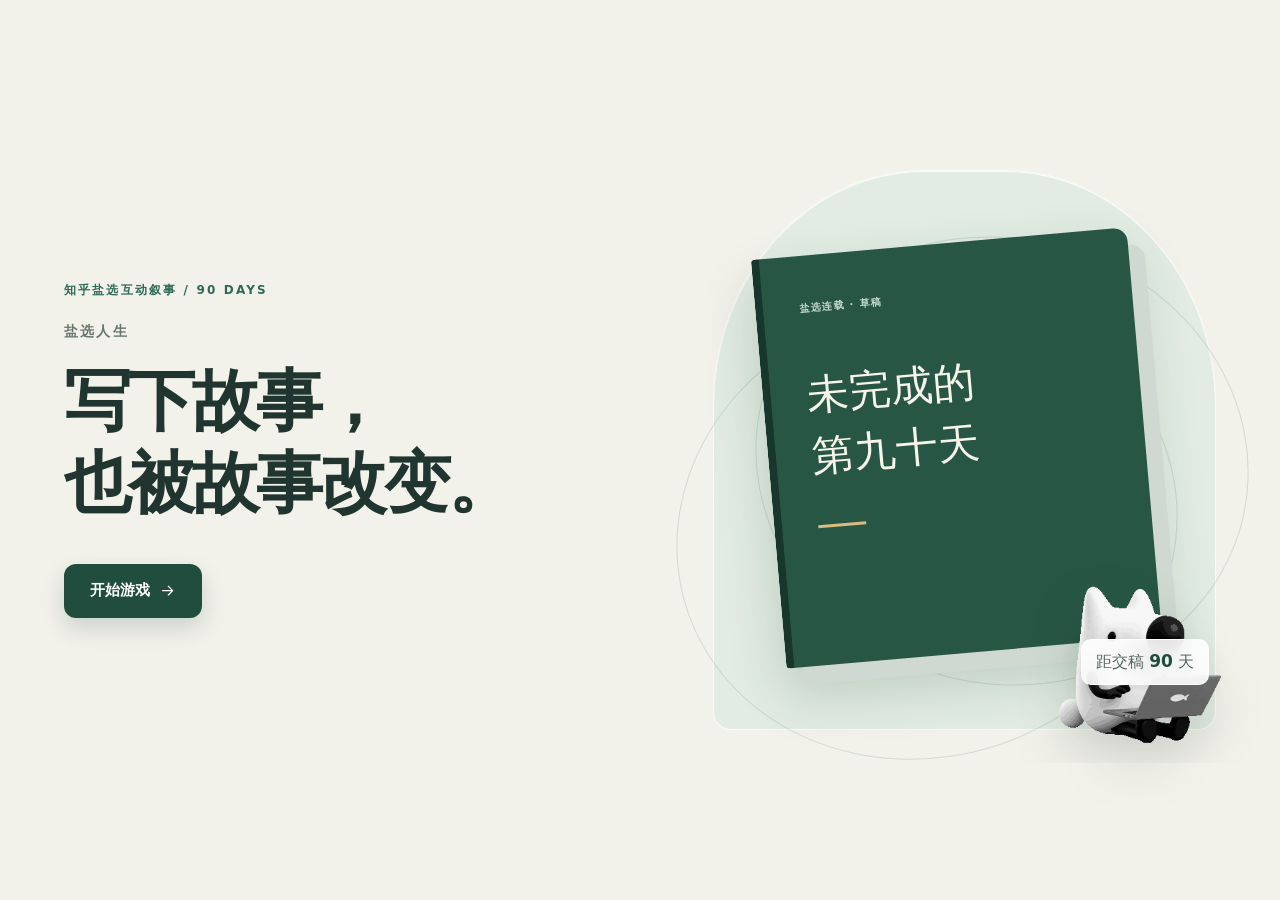
==== commit 94b03d61: "fix(v2): restore visible suspense backgrounds" ====
--- a/versions/v2/index.html
+++ b/versions/v2/index.html
@@ -698,6 +698,8 @@
 body.game-atmosphere[data-tension="4"]{--ambient-top:#dedbd7;--ambient-bottom:#d1d2cf;--ambient-shadow:rgba(67,30,31,.29);--ambient-scene:rgba(137,55,48,.27)}
 body.game-atmosphere[data-tension="3"]::after{opacity:.78;filter:contrast(1.08)}
 body.game-atmosphere[data-tension="4"]::after{opacity:.94;filter:contrast(1.15);animation:author-shadow-shift 7s ease-in-out infinite alternate}
+body.game-atmosphere[data-realm="story"]{--ambient-top:#111d29;--ambient-bottom:#081118;--ambient-light:rgba(116,156,173,.24);--ambient-scene:rgba(111,63,62,.2);--ambient-shadow:rgba(0,0,0,.5)}
+body.game-atmosphere[data-realm="story"]::before{animation-duration:6s}
 body.game-atmosphere[data-condition="exhausted"]::before{filter:grayscale(.35);opacity:.55;animation-duration:18s}
 body.game-atmosphere[data-condition="fractured"]::after{background:radial-gradient(ellipse at 18% 45%,rgba(35,61,76,.2),transparent 39%),radial-gradient(ellipse at 84% 61%,rgba(112,42,39,.21),transparent 42%)}
 body.game-atmosphere[data-condition="clue"]::before{background:radial-gradient(ellipse at 82% 30%,rgba(255,220,145,.43),transparent 25%),radial-gradient(circle at 58% 72%,rgba(207,177,111,.16),transparent 18%)}
@@ -732,6 +734,8 @@
 .story-stage[data-tension="3"]{--scene-shadow:rgba(4,5,10,.88);--scene-glow:color-mix(in srgb,var(--scene-glow) 74%,rgba(183,54,42,.5))}
 .story-stage[data-tension="4"]{--scene-top:#352026;--scene-bottom:#090b10;--scene-shadow:rgba(1,2,5,.94);--scene-glow:rgba(184,57,43,.45);--scene-accent:rgba(242,129,62,.62)}
 .story-atmosphere{position:absolute;inset:0;z-index:0;overflow:hidden;pointer-events:none}
+.story-atmosphere::before{content:"";position:absolute;left:12%;top:20%;width:7px;height:7px;border-radius:50%;background:rgba(221,205,158,.45);box-shadow:18vw 14vh 0 -1px rgba(218,210,178,.2),42vw -5vh 0 rgba(185,208,211,.2),67vw 19vh 0 -2px rgba(228,188,132,.3),78vw 53vh 0 rgba(194,211,211,.16),29vw 61vh 0 -1px rgba(236,220,176,.22);filter:blur(.3px);animation:suspense-dust 8s ease-in-out infinite alternate}
+.story-atmosphere::after{content:"";position:absolute;right:8%;top:12%;width:22vw;height:22vw;border:1px solid rgba(210,190,145,.09);border-radius:50%;box-shadow:0 0 65px rgba(191,155,101,.08),inset 0 0 55px rgba(159,194,194,.04);animation:suspense-ring 6s ease-in-out infinite}
 .story-atmosphere i{position:absolute;display:block}
 .story-light{left:38%;top:-32%;width:70%;height:94%;border-radius:50%;background:radial-gradient(ellipse,var(--scene-glow),transparent 67%);filter:blur(4px);transform:rotate(-10deg);animation:scene-light-drift 12s ease-in-out infinite alternate}
 .story-shadow{background:var(--scene-shadow);filter:blur(2px);opacity:.58;transition:opacity .8s ease,transform 1.2s ease}
@@ -751,6 +755,12 @@
 .story-stage[data-condition="fractured"] .story-light{background:radial-gradient(ellipse at 35% 50%,rgba(89,133,155,.36),transparent 43%),radial-gradient(ellipse at 72% 50%,rgba(190,68,50,.38),transparent 48%)}
 .story-stage[data-condition="clue"] .story-light{box-shadow:-25vw 18vh 9vw -10vw var(--scene-accent);opacity:1}
 .story-panel{background:linear-gradient(145deg,color-mix(in srgb,var(--scene-top) 70%,rgba(10,17,24,.94)),rgba(8,14,20,.9));box-shadow:0 34px 100px rgba(0,0,0,.72),inset 0 1px rgba(255,255,255,.08)}
+
+.consequence-stage{display:grid;place-items:center;min-height:calc(100vh - 64px);padding:34px max(22px,5vw) 58px}
+.consequence-stage .story-atmosphere{z-index:0}.consequence-stage>.story-sky{z-index:1}.consequence-stage .consequence{position:relative;z-index:3;width:min(800px,100%);min-height:0;margin:0;padding:48px 42px;border:0;border-radius:22px;background:linear-gradient(145deg,rgba(18,32,43,.9),rgba(8,17,24,.86));box-shadow:0 32px 100px rgba(0,0,0,.65),inset 0 1px rgba(255,255,255,.07);backdrop-filter:blur(14px)}
+.consequence-stage .consequence h2{color:#f1eddf}.consequence-stage .consequence>p{color:#bfc9c7}.consequence-stage .consequence>.eyebrow{color:#d3ab69}.consequence-stage .consequence-mark{border-color:rgba(209,188,137,.45);background:rgba(227,210,164,.1);color:#e5c783;box-shadow:0 0 0 10px rgba(219,190,126,.04),0 0 42px rgba(216,168,90,.14)}
+.consequence-stage .memory-slip{border-color:rgba(255,255,255,.11);background:rgba(255,255,255,.055)}.consequence-stage .memory-slip b{color:#d9c89e}
+.suspense-motes{position:absolute;inset:0;z-index:2;overflow:hidden;pointer-events:none}.suspense-motes i{position:absolute;width:3px;height:3px;border-radius:50%;background:#d8c490;box-shadow:0 0 10px #d4b878;opacity:.2;animation:mote-rise 6s ease-in-out infinite}.suspense-motes i:nth-child(1){left:12%;top:76%;animation-delay:-1s}.suspense-motes i:nth-child(2){left:27%;top:62%;animation-delay:-4s;animation-duration:8s}.suspense-motes i:nth-child(3){left:48%;top:84%;animation-delay:-2s}.suspense-motes i:nth-child(4){left:67%;top:71%;animation-delay:-5s;animation-duration:7s}.suspense-motes i:nth-child(5){left:82%;top:58%;animation-delay:-3s;animation-duration:9s}.suspense-motes i:nth-child(6){left:91%;top:82%;animation-delay:-6s}
 
 /* 教程浮层 */
 .tutorial-panel{width:min(1040px,100%)}
@@ -785,10 +795,13 @@
 .draw-screen.is-complete .draw-controls{opacity:1;pointer-events:auto;transform:none}.draw-screen.is-complete .typing-dots{display:none}.draw-screen.is-complete .typing-caret{animation:caret-blink .7s step-end 3}.draw-screen.is-complete .enter-hint{opacity:.35;animation:none}
 .sr-only{position:absolute!important;width:1px!important;height:1px!important;padding:0!important;margin:-1px!important;overflow:hidden!important;clip:rect(0,0,0,0)!important;white-space:nowrap!important;border:0!important}
 
-@keyframes author-light-breathe{to{transform:rotate(1.8deg) scale(1.04);opacity:.72}}
-@keyframes author-shadow-shift{to{transform:translateX(-1.6vw);filter:contrast(1.22)}}
-@keyframes scene-light-drift{to{transform:translate(-4%,5%) rotate(-5deg) scale(1.08);opacity:.72}}
-@keyframes scene-weather{to{transform:translate(12%,18%)}}
+@keyframes author-light-breathe{from{transform:translate3d(-2vw,-1vh,0) scale(1);opacity:.62}to{transform:translate3d(4vw,3vh,0) scale(1.1);opacity:.94}}
+@keyframes author-shadow-shift{from{transform:translate3d(1.5vw,-1vh,0);filter:contrast(1.05)}to{transform:translate3d(-3vw,2vh,0) scale(1.06);filter:contrast(1.22)}}
+@keyframes scene-light-drift{from{transform:translate(-3%,-2%) rotate(-11deg) scale(.96);opacity:.55}to{transform:translate(6%,7%) rotate(-4deg) scale(1.13);opacity:.9}}
+@keyframes scene-weather{from{transform:translate(-7%,-3%) scale(.94);opacity:.14}to{transform:translate(13%,9%) scale(1.08);opacity:.38}}
+@keyframes suspense-dust{to{transform:translate3d(4vw,-5vh,0);opacity:.55}}
+@keyframes suspense-ring{0%,100%{transform:scale(.86);opacity:.15}50%{transform:scale(1.12);opacity:.52}}
+@keyframes mote-rise{0%,100%{transform:translateY(18px) scale(.7);opacity:.08}50%{transform:translate(12px,-38px) scale(1.25);opacity:.5}}
 @keyframes draw-orbit{to{transform:translate(3vw,2vh) scale(1.08);opacity:.62}}
 @keyframes question-arrive{from{opacity:0;transform:translateY(-14px) scale(.992)}to{opacity:1;transform:none}}
 @keyframes answer-arrive{from{opacity:0;transform:translateY(14px) scale(.992)}to{opacity:1;transform:none}}
@@ -796,7 +809,7 @@
 @keyframes typing-dot{50%{transform:translateY(-3px);opacity:.35}}
 @keyframes hint-breathe{50%{opacity:.38;transform:translateY(2px)}}
 @media(max-width:900px){.tutorial-grid{grid-template-columns:1fr 1fr}}
-@media(max-width:760px){.tutorial-loop{overflow-x:auto}.tutorial-loop span{min-width:92px}.tutorial-grid{grid-template-columns:1fr}.tutorial-step{min-height:0}.game-nav .nav-left{gap:2px}.draw-screen{padding:22px 14px 48px}.draw-heading{margin-bottom:14px}.question-post{padding:18px}.kanshan-answer{width:calc(100% - 20px);margin-left:20px;padding:18px}.question-post h1{font-size:23px}.typed-answer{min-height:180px;font-size:15px}.draw-controls{flex-direction:column}.draw-controls .btn{width:100%}}
+@media(max-width:760px){.tutorial-loop{overflow-x:auto}.tutorial-loop span{min-width:92px}.tutorial-grid{grid-template-columns:1fr}.tutorial-step{min-height:0}.game-nav .nav-left{gap:2px}.draw-screen{padding:22px 14px 48px}.draw-heading{margin-bottom:14px}.question-post{padding:18px}.kanshan-answer{width:calc(100% - 20px);margin-left:20px;padding:18px}.question-post h1{font-size:23px}.typed-answer{min-height:180px;font-size:15px}.draw-controls{flex-direction:column}.draw-controls .btn{width:100%}.consequence-stage{padding:20px 14px 40px}.consequence-stage .consequence{padding:34px 20px}}
 @media(prefers-reduced-motion:reduce){body.game-atmosphere::before,body.game-atmosphere::after,.story-atmosphere i,.draw-ambient i{animation:none!important}.draw-controls{transition:none}}
 </style>
 </head>
@@ -2140,7 +2153,10 @@
   ch.steps.push({kind:d.kind||'行动',text:d.text,result:d.result,situation:beatText(),impact:effectText(d)});
   state.phase='consequence';
 };
-screens.consequence = ()=>{const step=state.currentChapter.steps.at(-1),last=state.currentChapter.beat+1>=mode().beats;return `<section class="passage consequence"><div class="consequence-mark">${uiIcon('check')}</div><span class="eyebrow">${esc(step.kind)} / 第 ${state.currentChapter.beat+1} 幕</span><h2>${esc(step.text)}</h2><p>${esc(step.result)}</p><div class="memory-slip"><b>${esc(step.impact)}</b></div><button class="btn btn--primary btn--big" data-action="nextBeat"><span>${last?'回到书桌':'继续'}</span>${uiIcon('arrowRight')}</button></section>`;};
+screens.consequence = ()=>{
+  const step=state.currentChapter.steps.at(-1),last=state.currentChapter.beat+1>=mode().beats,visual=narrativeVisualState(true);
+  return `<section class="story-stage consequence-stage" data-tension="${visual.tension}" data-mood="${visual.mood}" data-condition="${visual.condition}"><div class="story-atmosphere" aria-hidden="true"><i class="story-light"></i><i class="story-shadow story-shadow--one"></i><i class="story-shadow story-shadow--two"></i><i class="story-horizon"></i><i class="story-weather"></i><i class="story-grain"></i></div><div class="story-sky"></div><div class="suspense-motes" aria-hidden="true"><i></i><i></i><i></i><i></i><i></i><i></i></div><div class="passage consequence"><div class="consequence-mark">${uiIcon('check')}</div><span class="eyebrow">${esc(step.kind)} / 第 ${state.currentChapter.beat+1} 幕</span><h2>${esc(step.text)}</h2><p>${esc(step.result)}</p><div class="memory-slip"><b>${esc(step.impact)}</b></div><button class="btn btn--primary btn--big" data-action="nextBeat"><span>${last?'回到书桌':'继续'}</span>${uiIcon('arrowRight')}</button></div></section>`;
+};
 generateProse = function(ch){
   ch.prose=[ch.intro,...ch.steps.flatMap((s,i)=>[`${BEAT_NAMES[i]||`第${i+1}幕`}：${s.situation}`,`你选择了「${s.text}」。${s.result}`])];
   ch.prose=[...new Set(ch.prose)];
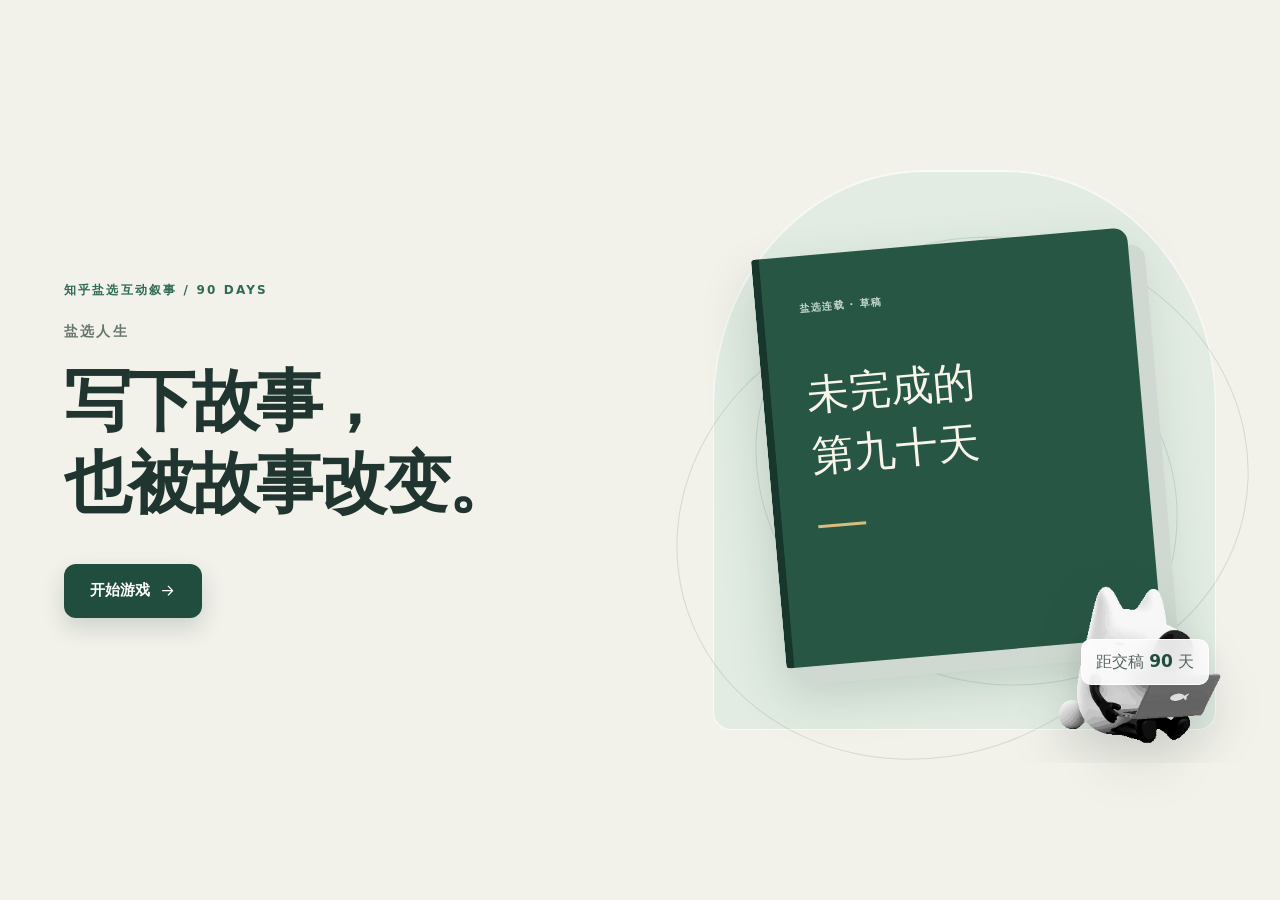
==== commit 5af06e5a: "feat(v2): add cinematic author-to-story transition" ====
--- a/versions/v2/index.html
+++ b/versions/v2/index.html
@@ -762,6 +762,14 @@
 .consequence-stage .memory-slip{border-color:rgba(255,255,255,.11);background:rgba(255,255,255,.055)}.consequence-stage .memory-slip b{color:#d9c89e}
 .suspense-motes{position:absolute;inset:0;z-index:2;overflow:hidden;pointer-events:none}.suspense-motes i{position:absolute;width:3px;height:3px;border-radius:50%;background:#d8c490;box-shadow:0 0 10px #d4b878;opacity:.2;animation:mote-rise 6s ease-in-out infinite}.suspense-motes i:nth-child(1){left:12%;top:76%;animation-delay:-1s}.suspense-motes i:nth-child(2){left:27%;top:62%;animation-delay:-4s;animation-duration:8s}.suspense-motes i:nth-child(3){left:48%;top:84%;animation-delay:-2s}.suspense-motes i:nth-child(4){left:67%;top:71%;animation-delay:-5s;animation-duration:7s}.suspense-motes i:nth-child(5){left:82%;top:58%;animation-delay:-3s;animation-duration:9s}.suspense-motes i:nth-child(6){left:91%;top:82%;animation-delay:-6s}
 
+/* 作者落笔后，光线收束成墨并自动切入主角视角 */
+.realm-transition{position:relative;display:grid;place-items:center;min-height:100vh;overflow:hidden;background:#020405;color:#edf0e9;isolation:isolate}
+.realm-transition::before{content:"";position:absolute;inset:-12%;z-index:0;background:radial-gradient(circle at 50% 48%,rgba(97,135,124,.34),rgba(22,36,36,.2) 24%,rgba(3,7,8,.97) 62%);animation:realm-breath 3s cubic-bezier(.45,0,.3,1) both}
+.realm-transition::after{content:"";position:absolute;inset:0;z-index:1;background:radial-gradient(circle at 50% 48%,rgba(229,216,176,.24),transparent 8%,rgba(0,0,0,.78) 46%);mix-blend-mode:screen;animation:realm-flash 3s ease-in-out both}
+.realm-ink{position:absolute;inset:0;z-index:2;display:grid;place-items:center;pointer-events:none}.realm-ink i{position:absolute;border-radius:50%;border:1px solid rgba(210,198,158,.2);box-shadow:0 0 45px rgba(119,159,148,.14),inset 0 0 50px rgba(0,0,0,.52)}.realm-ink i:nth-child(1){width:22vmax;height:22vmax;animation:ink-ring-one 3s cubic-bezier(.3,.7,.2,1) both}.realm-ink i:nth-child(2){width:37vmax;height:37vmax;border-color:rgba(125,159,149,.13);animation:ink-ring-two 3s cubic-bezier(.3,.7,.2,1) both}.realm-ink i:nth-child(3){width:4vmax;height:4vmax;border:0;background:#000;filter:blur(8px);animation:ink-core 3s ease-in-out both}
+.realm-copy{position:relative;z-index:4;text-align:center;animation:realm-copy-in 3s ease-in-out both}.realm-copy>span{display:block;margin-bottom:19px;color:#b79a63;font-size:9px;font-weight:800;letter-spacing:.32em}.realm-copy h1{margin:0;font:700 clamp(34px,5vw,64px)/1.42 var(--serif);letter-spacing:-.04em;text-shadow:0 8px 34px rgba(0,0,0,.8)}.realm-copy p{margin:18px 0 0;color:#91a29c;font:13px/1.8 var(--serif);letter-spacing:.12em}
+.realm-skip{position:absolute;z-index:5;left:50%;bottom:7vh;display:flex;align-items:center;gap:8px;transform:translateX(-50%);color:#71827c;font-size:9px;letter-spacing:.14em;animation:realm-skip-in 3s ease both}.realm-skip span{padding:3px 6px;border:1px solid #53635e;border-radius:4px;color:#9baca5;font-size:8px}.realm-skip:hover{color:#d7c18e}
+
 /* 教程浮层 */
 .tutorial-panel{width:min(1040px,100%)}
 .tutorial-loop{display:flex;align-items:center;gap:9px;margin:4px 0 24px;padding:13px 15px;border:1px solid var(--line);border-radius:12px;background:#fff;color:var(--brand);font-size:11px;font-weight:800}
@@ -802,6 +810,13 @@
 @keyframes suspense-dust{to{transform:translate3d(4vw,-5vh,0);opacity:.55}}
 @keyframes suspense-ring{0%,100%{transform:scale(.86);opacity:.15}50%{transform:scale(1.12);opacity:.52}}
 @keyframes mote-rise{0%,100%{transform:translateY(18px) scale(.7);opacity:.08}50%{transform:translate(12px,-38px) scale(1.25);opacity:.5}}
+@keyframes realm-breath{0%{transform:scale(1.28);filter:brightness(1.25)}38%{transform:scale(.86);filter:brightness(.58)}62%{transform:scale(.82);filter:brightness(.42)}100%{transform:scale(1.08);filter:brightness(.82)}}
+@keyframes realm-flash{0%,24%{opacity:.55;transform:scale(1.4)}46%{opacity:0;transform:scale(.55)}68%{opacity:.28;transform:scale(.86)}100%{opacity:0;transform:scale(1.2)}}
+@keyframes ink-ring-one{0%{transform:scale(2.8);opacity:0}28%{opacity:.72}54%{transform:scale(.34);opacity:.32}78%{transform:scale(.72);opacity:.68}100%{transform:scale(1.15);opacity:0}}
+@keyframes ink-ring-two{0%{transform:scale(1.8);opacity:0}36%{opacity:.28}60%{transform:scale(.28);opacity:.52}100%{transform:scale(.88);opacity:0}}
+@keyframes ink-core{0%{transform:scale(.2);opacity:0}42%{transform:scale(5);opacity:.9}64%{transform:scale(9);opacity:1}100%{transform:scale(17);opacity:0}}
+@keyframes realm-copy-in{0%,34%{opacity:0;transform:translateY(12px);filter:blur(6px)}52%,78%{opacity:1;transform:none;filter:none}100%{opacity:0;transform:translateY(-7px);filter:blur(2px)}}
+@keyframes realm-skip-in{0%,48%{opacity:0}62%,88%{opacity:.65}100%{opacity:0}}
 @keyframes draw-orbit{to{transform:translate(3vw,2vh) scale(1.08);opacity:.62}}
 @keyframes question-arrive{from{opacity:0;transform:translateY(-14px) scale(.992)}to{opacity:1;transform:none}}
 @keyframes answer-arrive{from{opacity:0;transform:translateY(14px) scale(.992)}to{opacity:1;transform:none}}
@@ -1945,6 +1960,7 @@
 const originalPublish = publish, originalAuthor = authorDecide, originalFinal = finalChoice;
 const originalRenderWB = renderWorkbench, originalRenderSetup = renderSetup, originalFeedback = renderFeedback, originalEnding = renderEnding;
 let resumableState = null;
+let realmTransitionToken = 0;
 function mode(){ return LENGTHS[state.length || 'medium']; }
 function setSchedule(){
   CHAPTERS = Array.from({length:mode().chapters},(_,i)=>{
@@ -2018,7 +2034,10 @@
   }).join('')||'<span class="effect-chip is-neutral">状态不变</span>';
 }
 function bridge(target,title,body){ state.transition={target,title,body}; state.phase='transition'; }
-screens.transition = ()=>`<section class="passage passage--bridge"><div class="transition-glyph">${uiIcon(state.transition.target==='chapter'?'book':'feather')}</div>${mascot()}<span class="eyebrow">${state.transition.target==='chapter'?'进入小说':'回到书桌'}</span><h1>${esc(state.transition.title)}</h1><p>${esc(state.transition.body)}</p><button class="btn btn--primary" data-action="continueTransition"><span>继续</span>${uiIcon('arrowRight')}</button></section>`;
+screens.transition = ()=>{
+  if(state.transition.target==='chapter')return `<section class="realm-transition" aria-label="从作者层进入主角层"><div class="realm-ink" aria-hidden="true"><i></i><i></i><i></i></div><div class="realm-copy"><span>AUTHOR / CHARACTER</span><h1>你写下的人，<br>开始呼吸。</h1><p>下一次睁眼，你在故事里。</p></div><button class="realm-skip" data-action="continueTransition" aria-label="跳过转场"><span>ENTER</span> 跳过</button></section>`;
+  return `<section class="passage passage--bridge"><div class="transition-glyph">${uiIcon('feather')}</div>${mascot()}<span class="eyebrow">回到书桌</span><h1>${esc(state.transition.title)}</h1><p>${esc(state.transition.body)}</p><button class="btn btn--primary" data-action="continueTransition"><span>继续</span>${uiIcon('arrowRight')}</button></section>`;
+};
 screens.title = ()=>`<section class="new-title"><div class="title-copy"><span class="eyebrow">知乎盐选互动叙事 / 90 DAYS</span><h1>盐选人生<span>写下故事，<br>也被故事改变。</span></h1>${resumableState?`<div class="resume-card"><span class="resume-icon">${uiIcon('book')}</span><div><b>第 ${Math.min(resumableState.chapterIndex+1,LENGTHS[resumableState.length].chapters)} 章 · D-${resumableState.day}</b><span>上次写到这里，存档已留在当前浏览器。</span></div></div><div class="title-actions"><button class="btn btn--primary btn--big" data-action="continueGame"><span>继续游戏</span>${uiIcon('arrowRight')}</button><button class="btn btn--quiet" data-action="newGame">新游戏 · 清除存档</button></div>`:`<button class="btn btn--primary btn--big" data-action="startPrologue"><span>开始游戏</span>${uiIcon('arrowRight')}</button>`}</div><div class="title-art"><div class="art-orbit art-orbit--one"></div><div class="art-orbit art-orbit--two"></div><div class="art-book"><small>盐选连载 · 草稿</small><span>未完成的<br>第九十天</span><i></i></div>${mascot('电脑_6秒_320x320_20fps_透明.gif')}<span class="art-note">距交稿 <b>90</b> 天</span></div></section>`;
 const PROLOGUE=[
   {tag:'知乎盐选写手 · 匿名用户',title:'谢邀。人在第九十天，稿子还没活过来。',body:'起初，你以为这只是一次普通更新。直到评论区里，有人叫出了一个尚未写下的名字。',visual:'question'},
@@ -2266,17 +2285,26 @@
   return `<div class="game-overlay" role="dialog" aria-modal="true" aria-label="游戏教程"><div class="overlay-panel tutorial-panel"><button class="overlay-close" data-action="closeOverlay" aria-label="关闭">${uiIcon('close')}</button><div class="overlay-title"><span class="overlay-title-icon">${uiIcon('guide')}</span><div><span class="overlay-kicker">游戏教程</span><h2>一篇故事，两个身份。</h2></div></div><div class="tutorial-loop"><span>作者层</span>${uiIcon('arrowRight')}<span>主角层</span>${uiIcon('arrowRight')}<span>读者反馈</span>${uiIcon('arrowRight')}<span>下一章</span></div><div class="tutorial-grid">${steps.map(item=>`<article class="tutorial-step"><span class="tutorial-step-icon">${uiIcon(item.icon)}</span><small>${item.no}</small><h3>${item.title}</h3><p>${item.body}</p></article>`).join('')}</div><div class="tutorial-tip"><span>${uiIcon('spark')}</span><p><b>不必寻找“正确答案”。</b> 资源、人物关系和你坚持的写法，会共同决定结局。</p></div></div></div>`;
 }
 const baseRender=render;
-document.addEventListener('keydown',e=>{if(e.key==='Escape'&&state?.overlay){state.overlay='';render();}});
+document.addEventListener('keydown',e=>{
+  if(e.key==='Escape'&&state?.overlay){state.overlay='';render();return;}
+  if(e.key==='Enter'&&state?.phase==='transition'&&state.transition?.target==='chapter'){e.preventDefault();act('continueTransition',{dataset:{}});}
+});
 render = function(){
+  const transitionToken=++realmTransitionToken;
   baseRender();
   const el=$('#app');
+  if(state.phase==='transition'&&state.transition?.target==='chapter'&&typeof window.setTimeout==='function'){
+    window.setTimeout(()=>{if(transitionToken===realmTransitionToken&&state.phase==='transition'&&state.transition?.target==='chapter')act('continueTransition',{dataset:{}});},3000);
+  }
   if(!state.question||['title','prologue','draw','setup'].includes(state.phase)){
     if(document.body){document.body.classList.remove('game-atmosphere');delete document.body.dataset.realm;delete document.body.dataset.tension;delete document.body.dataset.mood;delete document.body.dataset.condition;}
     return;
   }
-  const inner=['chapter','consequence'].includes(state.phase);
+  const enteringStory=state.phase==='transition'&&state.transition?.target==='chapter';
+  const inner=['chapter','consequence'].includes(state.phase)||enteringStory;
   const visual=narrativeVisualState(inner);
   if(document.body){document.body.classList.add('game-atmosphere');document.body.dataset.realm=visual.realm;document.body.dataset.tension=visual.tension;document.body.dataset.mood=visual.mood;document.body.dataset.condition=visual.condition;}
+  if(enteringStory)return;
   const modeText=state.generationMode==='local'?'本地模式 · 不限次数':`知乎模式 · ${usageLabel()}`;
   const mini=RES_DEFS.slice(0,3).map(item=>`<span class="hud-resource" title="${item.label}">${uiIcon(item.icon)}<b>${Math.round(state.resources[item.key])}</b></span>`).join('');
   const overlay=state.overlay==='map'?mapOverlay():state.overlay==='status'?statusOverlay():state.overlay==='tutorial'?tutorialOverlay():state.overlay==='lowAction'?lowActionOverlay():state.overlay==='hint'?hintOverlay():state.overlay==='prepAdvice'?prepAdviceOverlay():'';
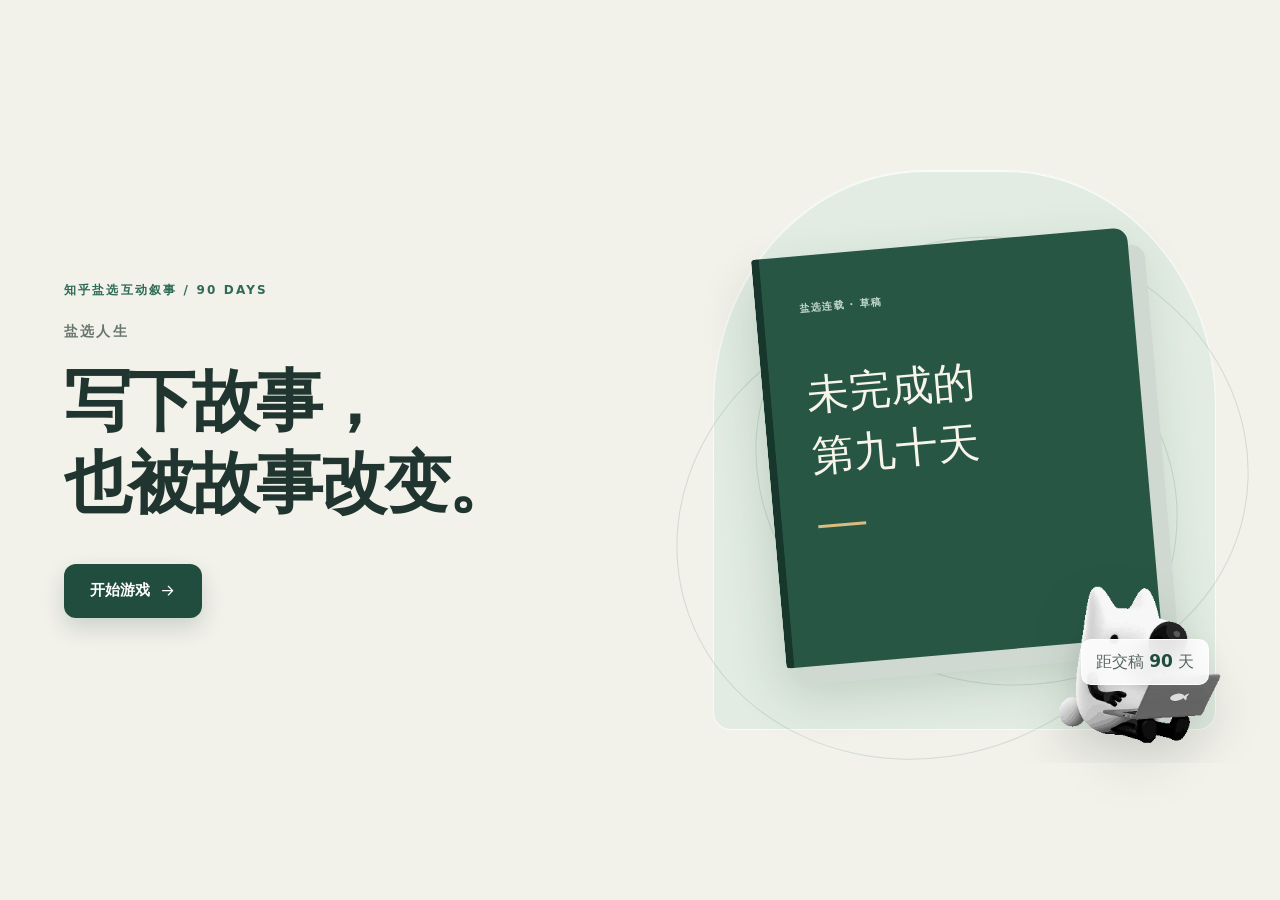
==== commit 0b090267: "feat(v2): add cinematic transitions to key screens" ====
--- a/versions/v2/index.html
+++ b/versions/v2/index.html
@@ -569,7 +569,7 @@
 .prep-head{display:flex;align-items:center;justify-content:space-between;margin-bottom:18px;padding:12px 15px;border-radius:11px;background:rgba(255,255,255,.62);color:var(--ink-2);font-size:12px}.prep-head>span b{color:var(--brand);font-size:16px}
 .prep-slots{display:flex;align-items:center;gap:7px}.prep-slots i{width:10px;height:10px;border:2px solid #9eada5;border-radius:50%}.prep-slots i.filled{border-color:var(--brand-2);background:var(--brand-2)}.prep-slots b{margin-left:4px;color:var(--brand)}
 .prep-option{grid-template-columns:46px minmax(160px,.7fr) minmax(280px,1fr) 20px;min-height:78px}.prep-effects{display:flex;flex-wrap:wrap;justify-content:flex-end;gap:5px}.prep-option:disabled{opacity:.46;cursor:not-allowed;filter:saturate(.4)}
-.effect-chip{display:inline-flex;align-items:center;padding:4px 7px;border-radius:7px;font-size:10px;font-weight:800;white-space:nowrap}.effect-chip.is-up{background:#e5f3e9;color:#286545}.effect-chip.is-down{background:#f7e8e4;color:#a34b3d}.effect-chip.is-neutral{background:#edf0ed;color:#6f7c75}.effect-chip.is-compact{padding:3px 6px;font-size:9.5px}
+.effect-chip{display:inline-flex;align-items:center;padding:4px 7px;border-radius:7px;font-size:10px;font-weight:800;white-space:nowrap}.effect-chip.is-up{background:#e3ebe4;color:#496c58}.effect-chip.is-down{background:#eee3df;color:#8e594e}.effect-chip.is-neutral{background:#e8ebe7;color:#66746d}.effect-chip.is-compact{padding:3px 6px;font-size:9.5px}
 .action-result{display:flex;align-items:center;gap:8px;margin-top:12px;padding:11px 14px;border:1px solid #cfe0d5;border-radius:10px;background:#edf6f0;color:var(--brand);font-size:12px}.action-result .ui-icon{width:16px}
 .freedom-scale{padding:18px;border:1px solid var(--line);border-radius:16px;background:rgba(255,255,255,.55)}
 .freedom-axis{display:grid;grid-template-columns:auto 1fr auto;gap:12px;align-items:center;margin:2px 4px 16px;color:var(--ink-3);font-size:10px;font-weight:700}.freedom-axis i{height:2px;background:linear-gradient(90deg,var(--brand),#d8b26a)}
@@ -589,24 +589,30 @@
 .map-focus-icon{display:grid;place-items:center;width:48px;height:48px;border-radius:12px;background:var(--mint);color:var(--brand)}.map-focus-icon .ui-icon{width:22px}.map-focus>div:nth-child(2){display:flex;flex-direction:column;gap:6px}.map-focus span{color:var(--ink-3);font-size:10px;font-weight:800;letter-spacing:.08em}.map-focus p{max-width:600px;font:14px/1.75 var(--serif);color:var(--ink-2)}
 .map-focus dl{display:flex;gap:8px}.map-focus dl div{min-width:82px;padding:9px 10px;border-left:1px solid var(--line)}.map-focus dt{display:flex;align-items:center;gap:4px;color:var(--ink-3);font-size:9px}.map-focus dt .ui-icon{width:12px}.map-focus dd{margin-top:5px;color:var(--ink);font-size:13px;font-weight:800}.map-action{display:flex;justify-content:flex-end;margin-top:24px}
 
-/* 发布反馈与作者决策 */
-.feedback-screen{max-width:1260px;padding-top:48px}
-.feedback-head{display:flex;align-items:flex-end;justify-content:space-between;gap:30px;margin-bottom:26px}.feedback-head .eyebrow{margin-bottom:10px}.feedback-head h1{font:700 clamp(30px,3.5vw,45px)/1.28 var(--serif);letter-spacing:-.035em}
-.chapter-pulse{min-width:260px;padding:15px 17px;border:1px solid var(--line);border-radius:13px;background:rgba(255,255,255,.76);box-shadow:var(--shadow-soft)}.chapter-pulse>span{display:flex;align-items:center;gap:6px;margin-bottom:8px;color:var(--ink-3);font-size:10px;font-weight:800}.chapter-pulse>span .ui-icon{width:14px}.chapter-pulse .delta-row{border:0;padding:2px 0;font-size:11px}
-.feedback-layout{display:grid;grid-template-columns:minmax(300px,.72fr) minmax(560px,1.28fr);gap:18px;align-items:start}
-.reader-panel,.decision-console{border:1px solid var(--line);border-radius:16px;background:rgba(255,255,255,.82);box-shadow:var(--shadow-soft)}
-.reader-panel{padding:18px}.panel-title{display:flex;align-items:center;gap:11px;padding:2px 2px 15px;border-bottom:1px solid var(--line)}.panel-title>span{display:grid;place-items:center;width:38px;height:38px;border-radius:10px;background:var(--mint);color:var(--brand)}.panel-title>span .ui-icon{width:18px}.panel-title>div{display:flex;flex-direction:column;gap:2px}.panel-title b{font-size:13px}.panel-title small{color:var(--ink-3);font-size:10px}
-.reader-panel .comment-list{gap:0}.reader-panel .comment{padding:15px 2px;border:0;border-bottom:1px solid #e8ede9;border-radius:0;background:transparent}.reader-panel .comment:last-child{border-bottom:0}.reader-panel .comment-name{color:var(--ink)}.reader-panel .comment-body{font-size:12.5px;line-height:1.65;color:var(--ink-2)}
-.decision-console{padding:20px}.decision-console-head{display:flex;align-items:center;justify-content:space-between;gap:20px;margin-bottom:14px}.decision-console-head>div>span{color:var(--brand-2);font-size:9px;font-weight:800;letter-spacing:.13em}.decision-console-head h2{margin-top:5px;font:700 24px var(--serif)}
-.route-signal{display:grid;grid-template-columns:28px auto;grid-template-rows:auto auto;column-gap:8px;padding:8px 10px;border-left:3px solid var(--route);background:color-mix(in srgb,var(--route) 7%,#fff)}.route-signal>.ui-icon{grid-row:1/3;align-self:center;width:20px;color:var(--route)}.route-signal small{color:var(--ink-3);font-size:8px}.route-signal b{font-size:10px}
-.author-actions{display:grid;grid-template-columns:1fr 1fr;gap:9px}
-.author-action{position:relative;display:grid;grid-template-columns:38px minmax(0,1fr) 16px;gap:11px;align-items:start;min-height:138px;padding:15px;border:1px solid var(--line);border-radius:13px;background:#fff;text-align:left;transition:.18s;overflow:hidden}
-.author-action::before{content:"";position:absolute;left:0;top:0;bottom:0;width:3px;background:#8aa99a}.author-action--social::before{background:#5e8dab}.author-action--risk::before{background:#bd6757}.author-action--craft::before{background:#b28a4d}
-.author-action:hover{transform:translateY(-3px);border-color:#9eb2a7;box-shadow:0 12px 28px rgba(28,55,43,.09)}.author-action:active{transform:translateY(-1px) scale(.993)}
-.author-action-icon{display:grid;place-items:center;width:38px;height:38px;border-radius:10px;background:#e8f1eb;color:var(--brand)}.author-action--social .author-action-icon{background:#e8f1f5;color:#47768f}.author-action--risk .author-action-icon{background:#f7e9e6;color:#a54f40}.author-action--craft .author-action-icon{background:#f5efe2;color:#8c6a37}.author-action-icon .ui-icon{width:18px}
-.author-action-copy{display:flex;flex-direction:column;gap:3px;min-width:0}.author-action-copy>small{color:var(--ink-3);font-size:8px;font-weight:800;letter-spacing:.12em}.author-action-copy>b{font:700 16px var(--serif)}.author-action-copy>em{min-height:32px;color:var(--ink-3);font-size:10px;font-style:normal;line-height:1.55}.author-action-copy>span{display:flex;flex-wrap:wrap;gap:4px;margin-top:4px}.author-action>.ui-icon{align-self:center;width:15px;color:#9ca9a2}
-.author-action-route{position:absolute;right:12px;top:10px;color:#829088;font-size:8px;font-weight:700}
-.event-card{margin-bottom:14px;padding:13px 14px;border:1px solid #e7c7bd;border-radius:11px;background:#fff7f4}.event-h{display:grid;grid-template-columns:18px auto 1fr;gap:6px;align-items:center;margin:0;color:#a24c3e}.event-h .ui-icon{width:16px}.event-h span{font-size:8px;letter-spacing:.12em}.event-h b{font-size:11px}.event-card p{margin:6px 0 0 24px;font-size:11px;line-height:1.6}
+/* 发布反馈与作者决策：纸张评论流 + 深色编辑控制台 */
+.feedback-screen{max-width:1400px;padding:54px 36px 86px}
+.feedback-head{display:flex;align-items:flex-end;justify-content:space-between;gap:42px;margin-bottom:30px;padding:0 8px}.feedback-head .eyebrow{margin-bottom:12px;color:#7c8c83;font-size:10px;font-weight:800}.feedback-head h1{font:700 clamp(32px,3.5vw,48px)/1.2 var(--serif);letter-spacing:-.045em}.feedback-head h1 span{color:#718078;font-weight:500}
+.chapter-pulse{min-width:310px;padding:0 0 5px;border:0;border-bottom:1px solid #aebbb2;background:transparent;box-shadow:none}.chapter-pulse>span{display:flex;align-items:center;gap:7px;margin-bottom:10px;color:#63746b;font-size:9px;font-weight:800;letter-spacing:.14em}.chapter-pulse>span .ui-icon{width:14px}.chapter-pulse>div{display:flex;gap:18px}.chapter-pulse .delta-row{display:flex;gap:7px;padding:0;border:0;font-size:11px}.chapter-pulse .delta-row span{color:#7b8981}.chapter-pulse .delta-row b{font-size:12px}
+.feedback-screen .delta-row .up{color:#557765}.feedback-screen .delta-row .down{color:#956358}
+.feedback-layout{--feedback-panel-height:clamp(620px,calc(100vh - 96px),760px);display:grid;grid-template-columns:minmax(320px,.72fr) minmax(610px,1.28fr);gap:24px;align-items:stretch}
+.reader-panel{position:sticky;top:76px;height:var(--feedback-panel-height);max-height:none;padding:27px 25px 20px;overflow:auto;border:0;border-radius:3px 18px 18px 3px;background:linear-gradient(100deg,#e7e2d6,#f4f0e7 14%,#f0ece2);box-shadow:10px 18px 45px rgba(37,48,41,.13),inset 5px 0 rgba(72,91,79,.12)}
+.reader-panel::after{content:"";position:absolute;inset:0;pointer-events:none;background:repeating-linear-gradient(0deg,transparent 0 28px,rgba(75,91,80,.028) 29px)}
+.panel-title{position:relative;z-index:1;display:flex;align-items:center;gap:13px;padding:0 0 19px;border-bottom:1px solid rgba(76,91,80,.2)}.panel-title>span{display:grid;place-items:center;width:34px;height:34px;border:1px solid rgba(40,74,60,.28);border-radius:50%;background:transparent;color:var(--brand)}.panel-title>span .ui-icon{width:16px}.panel-title>div{display:flex;flex-direction:column-reverse;gap:2px}.panel-title b{font:700 16px var(--serif)}.panel-title small{color:#7a867f;font-size:8px;font-weight:800;letter-spacing:.17em}
+.reader-panel .comment-list{position:relative;z-index:1;counter-reset:reader;gap:0}.reader-panel .comment{counter-increment:reader;position:relative;padding:19px 4px 19px 31px;border:0;border-bottom:1px solid rgba(76,91,80,.13);border-radius:0;background:transparent}.reader-panel .comment::before{content:counter(reader,decimal-leading-zero);position:absolute;left:0;top:20px;color:#9d8e77;font:700 9px var(--sans);letter-spacing:.08em}.reader-panel .comment:last-child{border-bottom:0}.reader-panel .comment-name{color:#24372f;font:700 13px var(--serif)}.reader-panel .comment-role{color:#8a8d84;font-size:9px}.reader-panel .comment-body{margin-top:7px;font:13px/1.85 var(--serif);color:#4f5b55}
+.decision-console{position:relative;height:var(--feedback-panel-height);padding:28px 28px 30px;overflow:auto;border:1px solid rgba(82,103,91,.14);border-radius:18px 4px 4px 18px;background:linear-gradient(145deg,#f0efe7,#e6eae3);box-shadow:10px 18px 45px rgba(37,48,41,.11),inset 0 1px rgba(255,255,255,.75);color:#25362f}
+.reader-panel,.decision-console{scrollbar-width:thin;scrollbar-color:#9caaa2 transparent}
+.decision-console::before{content:"";position:absolute;right:-120px;top:-150px;width:360px;height:360px;border:1px solid rgba(142,117,73,.1);border-radius:50%;box-shadow:0 0 0 45px rgba(79,104,90,.025),0 0 0 90px rgba(79,104,90,.018);pointer-events:none}
+.decision-console-head{position:relative;z-index:1;display:flex;align-items:center;justify-content:space-between;gap:20px;margin-bottom:21px;padding-bottom:18px;border-bottom:1px solid rgba(70,91,79,.18)}.decision-console-head>div>span{color:#8c734b;font-size:8px;font-weight:800;letter-spacing:.22em}.decision-console-head h2{margin-top:7px;font:700 27px var(--serif);color:#273a32}
+.route-signal{display:grid;grid-template-columns:26px auto;grid-template-rows:auto auto;column-gap:9px;padding:8px 11px;border:1px solid rgba(143,119,78,.28);border-left:2px solid #9b8054;background:rgba(255,255,255,.3)}.route-signal>.ui-icon{grid-row:1/3;align-self:center;width:18px;color:#927647}.route-signal small{color:#7f8d85;font-size:7px;letter-spacing:.08em}.route-signal b{color:#34463e;font-size:10px}
+.author-actions{position:relative;z-index:1;display:grid;grid-template-columns:1fr 1fr;gap:1px;background:#c8d0ca}
+.author-action{--action-accent:#718d7e;position:relative;display:grid;grid-template-columns:25px 34px minmax(0,1fr);gap:10px;align-items:start;min-height:154px;padding:18px 16px 16px;border:0;border-radius:0;background:#f6f6ef;text-align:left;color:#273a32;transition:background .2s ease,transform .2s ease,box-shadow .2s ease;overflow:hidden}
+.author-action--social{--action-accent:#9aafa5}.author-action--risk{--action-accent:#ba816f}.author-action--craft{--action-accent:#bca06d}
+.author-action::before{content:"";position:absolute;left:0;right:100%;bottom:0;height:2px;background:var(--action-accent);transition:right .26s ease}.author-action::after{content:"";position:absolute;inset:0;background:linear-gradient(115deg,color-mix(in srgb,var(--action-accent) 11%,transparent),transparent 48%);opacity:0;transition:opacity .2s}
+.author-action:hover{z-index:2;transform:translateY(-2px);background:#fffdf7;box-shadow:0 12px 28px rgba(43,65,54,.13)}.author-action:hover::before{right:0}.author-action:hover::after{opacity:1}.author-action:active{transform:none}
+.author-action-no{position:relative;z-index:1;padding-top:2px;color:#87958e;font:700 8px var(--sans);letter-spacing:.1em}.author-action-icon{position:relative;z-index:1;display:grid;place-items:center;width:32px;height:32px;border:1px solid color-mix(in srgb,var(--action-accent) 52%,transparent);border-radius:50%;background:transparent;color:var(--action-accent)}.author-action-icon .ui-icon{width:15px}
+.author-action-copy{position:relative;z-index:1;display:flex;flex-direction:column;gap:4px;min-width:0}.author-action-copy>small{color:var(--action-accent);font-size:7px;font-weight:800;letter-spacing:.13em}.author-action-copy>b{font:700 17px var(--serif);color:#283b33}.author-action-copy>em{min-height:34px;color:#68766f;font-size:9.5px;font-style:normal;line-height:1.65}.author-action-copy>span{display:flex;flex-wrap:wrap;gap:5px;margin-top:5px}.author-action .effect-chip{padding:0;border-radius:0;background:transparent;font-size:8px}.author-action .effect-chip+.effect-chip::before{content:"/";margin-right:5px;color:#a5aea9}.author-action .effect-chip.is-up{color:#587763}.author-action .effect-chip.is-down{color:#9b6155}
+.author-action-enter{position:absolute;right:14px;bottom:12px;z-index:2;display:flex;align-items:center;gap:4px;color:#6f8077;font-size:8px;opacity:0;transform:translateX(-5px);transition:.2s}.author-action-enter .ui-icon{width:12px}.author-action:hover .author-action-enter,.author-action:focus-visible .author-action-enter{opacity:1;transform:none}
+.event-card{position:relative;z-index:1;margin-bottom:18px;padding:14px 16px;border:1px solid rgba(162,101,83,.25);border-radius:2px;background:#eee1da}.event-h{display:grid;grid-template-columns:18px auto 1fr;gap:7px;align-items:center;margin:0;color:#9c6254}.event-h .ui-icon{width:15px}.event-h span{font-size:7px;letter-spacing:.14em}.event-h b{font-size:11px;color:#71483e}.event-card p{margin:7px 0 0 25px;color:#7f655d;font-size:10px;line-height:1.65}
 
 /* 浮层 */
 .game-overlay{padding:24px;background:rgba(16,32,25,.58);backdrop-filter:blur(14px)}
@@ -619,8 +625,40 @@
 .status-resources{margin-top:24px;grid-template-columns:1fr 1fr;gap:9px}.status-resource{display:grid!important;grid-template-columns:38px 1fr auto!important;gap:10px!important;align-items:center;padding:11px 12px;border:1px solid var(--line);border-radius:11px;background:#fff}.status-resource-icon{display:grid!important;place-items:center;width:36px;height:36px;border-radius:9px;background:var(--paper-2);color:var(--brand)}.status-resource-icon .ui-icon{width:17px}.status-resource>span:nth-child(2){display:flex;flex-direction:column;gap:6px;color:var(--ink-3);font-size:9px}.status-resource i{grid-column:auto;height:4px;background:#e4e9e5}.status-resource>b{font-size:15px}
 .status-facts{grid-template-columns:repeat(4,1fr);gap:8px;margin:14px 0}.status-facts span{display:grid;grid-template-columns:18px 1fr;grid-template-rows:auto auto;gap:2px 6px;justify-content:start;padding:11px;border:1px solid var(--line);background:#fff}.status-facts .ui-icon{grid-row:1/3;width:15px;color:var(--brand)}.status-facts small{color:var(--ink-3);font-size:8px}.status-facts b{font-size:9px;white-space:nowrap;overflow:hidden;text-overflow:ellipsis}
 
+/* 全局表面层级：选项用排版和分隔线组织，不再堆叠白色圆角卡片 */
+.setup-wizard,.chapter-wizard{position:relative}
+.setup-wizard::before,.chapter-wizard::before{content:"";position:absolute;left:14px;top:72px;bottom:86px;width:1px;background:linear-gradient(transparent,#b8c5bd 12%,#b8c5bd 88%,transparent)}
+.wizard-grid{gap:1px;border-block:1px solid #cbd5ce;background:#cbd5ce}
+.wizard-card{min-height:164px;border:0;border-radius:0;background:rgba(247,249,245,.92);box-shadow:none}
+.wizard-card:hover:not(:disabled){z-index:1;transform:none;border:0;background:#fff;box-shadow:inset 0 -3px var(--brand-2)}
+.wizard-card.selected{border:0;background:#234a3d;color:#f7f3e8;box-shadow:inset 0 -3px #d0ae6c}
+.wizard-card.selected>span:not(.wizard-card-icon),.wizard-card.selected>small{color:#b8c9c0}.wizard-card.selected>i{color:#e2c889}
+.wizard-card-icon{border:1px solid #aec0b6;border-radius:50%;background:transparent}.wizard-card.selected .wizard-card-icon{border-color:#79998a;background:rgba(255,255,255,.06);color:#e2c889}
+.setup-question{border:0;border-left:2px solid var(--brand-2);border-radius:0;background:linear-gradient(90deg,rgba(47,106,87,.08),transparent);box-shadow:none}
+.chip{border:0;border-bottom:1px solid #aebcb3;border-radius:0;background:transparent}.chip:hover{border-color:var(--brand);background:rgba(255,255,255,.4)}.chip--on{border-color:var(--brand);background:transparent;color:var(--brand);box-shadow:inset 0 -3px var(--brand);font-weight:800}
+.continuity-card{padding:19px 22px;border:0;border-left:2px solid var(--brand-2);border-radius:0;background:linear-gradient(90deg,rgba(47,106,87,.075),transparent)}
+.intent-list,.prep-list{gap:0;border-top:1px solid #c9d3cc}
+.intent-option,.prep-option{min-height:92px;border:0;border-bottom:1px solid #c9d3cc;border-radius:0;background:transparent}
+.intent-option:hover,.prep-option:hover:not(:disabled){transform:none;border-color:#94aa9e;background:linear-gradient(90deg,rgba(255,255,255,.75),rgba(255,255,255,.26));box-shadow:inset 3px 0 var(--brand-2)}
+.intent-icon,.prep-icon{border:1px solid #adc0b5;border-radius:50%;background:transparent}.intent-effect{padding:0 0 3px;border-bottom:1px solid #8ba397;border-radius:0;background:transparent}
+.prep-head{padding:10px 0 15px;border-bottom:1px solid #c9d3cc;border-radius:0;background:transparent}
+.prep-option .effect-chip{padding:1px 0;border-radius:0;background:transparent}.prep-option .effect-chip+.effect-chip::before{content:"/";margin-right:5px;color:#a7b2ac}
+.freedom-scale{padding:18px 0 0;border:0;border-block:1px solid #c9d3cc;border-radius:0;background:transparent}
+.script-grid{gap:1px;background:#c9d3cc}.script-option{min-height:190px;border:0;border-radius:0;background:#f6f8f4;box-shadow:none}.script-option:hover{z-index:1;transform:none;border:0;background:#fff;box-shadow:inset 0 -3px #8ca799}.script-option.selected{border:0;background:#254a3e;color:#f7f3e8;box-shadow:inset 0 -3px #d0ae6c}.script-option.selected>small,.script-option.selected .script-level{color:#b8c9c0}.script-option.selected .script-meta em{color:#d5ddd8}
+.script-meta em{padding:0;border-radius:0;background:transparent;border-bottom:1px solid #c0cbc4}
+.chapter-ready{gap:0;border-block:1px solid #c9d3cc}.chapter-ready>span{padding:14px 16px;border:0;border-right:1px solid #c9d3cc;border-radius:0;background:transparent}.chapter-ready>span:last-child{border-right:0}
+.map-focus{position:relative;padding:24px 26px;border:1px solid rgba(67,94,81,.18);border-radius:8px;background:linear-gradient(118deg,rgba(250,249,244,.94),rgba(231,236,228,.88));box-shadow:0 16px 38px rgba(37,58,48,.09);color:var(--ink);overflow:hidden}.map-focus::before{content:"";position:absolute;inset:0 auto 0 0;width:3px;background:linear-gradient(#4f7d69,#c1a36d)}.map-focus-icon{border:1px solid #a9bdb2;border-radius:50%;background:rgba(255,255,255,.48);color:#406d59}.map-focus span,.map-focus dt{color:#718078}.map-focus p,.map-focus dd{color:var(--ink)}.map-focus dl div{border-left-color:rgba(70,96,83,.16)}.map-focus-copy{min-width:0}.map-focus-thread{display:flex;align-items:baseline;gap:9px;margin-top:2px;color:#6b756f!important;font:11px/1.6 var(--sans)!important;letter-spacing:0!important}.map-focus-thread b{flex:none;color:#9b7141;font-size:9px;letter-spacing:.1em}.map-action .btn{box-shadow:0 10px 24px rgba(37,76,62,.16)}
+.overlay-panel{border-radius:4px 20px 20px 4px;background:linear-gradient(100deg,#eef0e9,#fbfcf8 12%,#f5f7f2);box-shadow:18px 32px 90px rgba(11,29,22,.3),inset 5px 0 rgba(42,79,63,.13)}
+.overlay-title-icon{border:1px solid #abc0b5;border-radius:50%;background:transparent}.overlay-close{border:0;border-radius:50%;background:transparent}.overlay-close:hover{background:#e8ede8}
+.map-now,.status-goal{border:0;border-left:2px solid var(--brand-2);border-radius:0;background:linear-gradient(90deg,rgba(47,106,87,.075),transparent)}.map-now>span,.status-goal>span{border:1px solid #b2c3ba;border-radius:50%;background:transparent}
+.status-resources{gap:0;border-top:1px solid #ccd5cf}.status-resource{border:0!important;border-bottom:1px solid #ccd5cf!important;border-radius:0!important;background:transparent!important}.status-resource:nth-child(odd){border-right:1px solid #ccd5cf!important}.status-resource-icon{border:1px solid #bdcac3;border-radius:50%;background:transparent!important}
+.status-facts{gap:0;border-block:1px solid #ccd5cf}.status-facts span{border:0;border-right:1px solid #ccd5cf;background:transparent}.status-facts span:last-child{border-right:0}
+.tutorial-loop{padding:10px 0;border:0;border-block:1px solid #c9d3cc;border-radius:0;background:transparent}.tutorial-loop span{background:transparent!important}
+.tutorial-grid{gap:1px;background:#c9d3cc}.tutorial-step{min-height:205px;border:0;border-radius:0;background:#f7f8f4}.tutorial-step-icon{border:1px solid #adc0b5;border-radius:50%;background:transparent}
+.story-options{gap:1px;background:rgba(255,255,255,.13)}.story-options .choice{border:0;border-radius:0;background:rgba(8,18,24,.68)}.story-options .choice:hover{background:rgba(34,55,63,.9);box-shadow:inset 3px 0 var(--scene-accent)}
+
 /* 剧情层细节 */
-.story-panel{border-radius:16px}.story-facts span{border-radius:7px}.story-options .choice{border-radius:12px}.choice-impact,.story-facts span{backdrop-filter:blur(6px)}
+.story-panel{border-radius:16px}.story-facts span{border-radius:7px}.story-options .choice{border-radius:0}.choice-impact,.story-facts span{backdrop-filter:blur(6px)}
 .consequence-mark{border-color:#aac2b5;background:#edf6f0;color:var(--brand);box-shadow:0 0 0 9px rgba(47,106,87,.055)}.consequence-mark .ui-icon{width:25px}
 .transition-glyph{display:grid;place-items:center;width:50px;height:50px;margin-bottom:6px;border:1px solid var(--line);border-radius:14px;background:rgba(255,255,255,.72);color:var(--brand);box-shadow:var(--shadow-soft)}.transition-glyph .ui-icon{width:22px}
 .generation-orbit{position:relative;display:grid;place-items:center;width:210px;height:210px;margin-bottom:12px;border:1px solid rgba(47,106,87,.18);border-radius:50%}.generation-orbit::before,.generation-orbit::after{content:"";position:absolute;border:1px solid rgba(47,106,87,.12);border-radius:50%;animation:orbit-pulse 2.2s ease-in-out infinite}.generation-orbit::before{inset:18px}.generation-orbit::after{inset:38px;animation-delay:.45s}.generation-orbit>span{position:absolute;right:17px;top:28px;display:grid;place-items:center;width:40px;height:40px;border-radius:11px;background:var(--brand);color:#fff;z-index:2}.generation-orbit>span .ui-icon{width:19px}.generation-orbit .kanshan{position:relative;z-index:1;width:150px;height:150px}.generation-state>p{margin:16px 0;font:12px var(--sans);color:var(--ink-3)}.generation-state>p b{color:var(--brand)}.generation-line{width:min(280px,70vw);height:4px;border-radius:8px;background:#dce5de;overflow:hidden}.generation-line i{display:block;width:42%;height:100%;border-radius:inherit;background:var(--brand-2);animation:generation-slide 1.4s ease-in-out infinite}.generation-error-icon{display:grid;place-items:center;width:54px;height:54px;margin-bottom:16px;border-radius:15px;background:#f6e8e4;color:#aa5141}.generation-error-icon .ui-icon{width:24px}.generation-state--error p{max-width:540px}.generation-state--error .btn-row{margin-top:8px}@keyframes generation-slide{0%{transform:translateX(-110%)}100%{transform:translateX(340%)}}@keyframes orbit-pulse{50%{transform:scale(1.04);opacity:.45}}
@@ -628,7 +666,7 @@
 @media(max-width:980px){
   .route-wizard{grid-template-columns:repeat(3,1fr)}
   .feedback-layout{grid-template-columns:1fr}
-  .reader-panel{order:2}.decision-console{order:1}
+  .reader-panel{position:static;order:2;height:auto;max-height:600px}.decision-console{order:1;height:auto;overflow:visible}
   .map-focus{grid-template-columns:48px 1fr}.map-focus dl{grid-column:1/-1;padding-top:12px;border-top:1px solid var(--line)}
   .hud-context{display:none}
 }
@@ -698,11 +736,16 @@
 body.game-atmosphere[data-tension="4"]{--ambient-top:#dedbd7;--ambient-bottom:#d1d2cf;--ambient-shadow:rgba(67,30,31,.29);--ambient-scene:rgba(137,55,48,.27)}
 body.game-atmosphere[data-tension="3"]::after{opacity:.78;filter:contrast(1.08)}
 body.game-atmosphere[data-tension="4"]::after{opacity:.94;filter:contrast(1.15);animation:author-shadow-shift 7s ease-in-out infinite alternate}
+body.game-atmosphere[data-realm="author"]{--ambient-light:rgba(215,205,176,.32);--ambient-scene:rgba(78,108,94,.14)}
+body.game-atmosphere[data-realm="author"][data-mood="warm"]{--ambient-light:rgba(224,200,154,.34);--ambient-scene:rgba(123,98,73,.13)}
+body.game-atmosphere[data-realm="author"][data-mood="cold"]{--ambient-light:rgba(198,213,207,.34);--ambient-scene:rgba(78,105,111,.14)}
+body.game-atmosphere[data-realm="author"][data-mood="tense"]{--ambient-light:rgba(219,188,157,.3);--ambient-scene:rgba(130,79,67,.15)}
 body.game-atmosphere[data-realm="story"]{--ambient-top:#111d29;--ambient-bottom:#081118;--ambient-light:rgba(116,156,173,.24);--ambient-scene:rgba(111,63,62,.2);--ambient-shadow:rgba(0,0,0,.5)}
 body.game-atmosphere[data-realm="story"]::before{animation-duration:6s}
 body.game-atmosphere[data-condition="exhausted"]::before{filter:grayscale(.35);opacity:.55;animation-duration:18s}
 body.game-atmosphere[data-condition="fractured"]::after{background:radial-gradient(ellipse at 18% 45%,rgba(35,61,76,.2),transparent 39%),radial-gradient(ellipse at 84% 61%,rgba(112,42,39,.21),transparent 42%)}
 body.game-atmosphere[data-condition="clue"]::before{background:radial-gradient(ellipse at 82% 30%,rgba(255,220,145,.43),transparent 25%),radial-gradient(circle at 58% 72%,rgba(207,177,111,.16),transparent 18%)}
+body.game-atmosphere[data-realm="author"][data-condition="clue"]::before{background:radial-gradient(ellipse at 82% 30%,rgba(213,190,145,.27),transparent 27%),radial-gradient(circle at 58% 72%,rgba(105,137,119,.12),transparent 20%)}
 body.game-atmosphere[data-realm="author"] .screen:not(.screen--scene),
 body.game-atmosphere[data-realm="author"] .passage{position:relative}
 body.game-atmosphere[data-realm="author"] .chapter-wizard::after,
@@ -762,13 +805,28 @@
 .consequence-stage .memory-slip{border-color:rgba(255,255,255,.11);background:rgba(255,255,255,.055)}.consequence-stage .memory-slip b{color:#d9c89e}
 .suspense-motes{position:absolute;inset:0;z-index:2;overflow:hidden;pointer-events:none}.suspense-motes i{position:absolute;width:3px;height:3px;border-radius:50%;background:#d8c490;box-shadow:0 0 10px #d4b878;opacity:.2;animation:mote-rise 6s ease-in-out infinite}.suspense-motes i:nth-child(1){left:12%;top:76%;animation-delay:-1s}.suspense-motes i:nth-child(2){left:27%;top:62%;animation-delay:-4s;animation-duration:8s}.suspense-motes i:nth-child(3){left:48%;top:84%;animation-delay:-2s}.suspense-motes i:nth-child(4){left:67%;top:71%;animation-delay:-5s;animation-duration:7s}.suspense-motes i:nth-child(5){left:82%;top:58%;animation-delay:-3s;animation-duration:9s}.suspense-motes i:nth-child(6){left:91%;top:82%;animation-delay:-6s}
 
-/* 作者落笔后，光线收束成墨并自动切入主角视角 */
-.realm-transition{position:relative;display:grid;place-items:center;min-height:100vh;overflow:hidden;background:#020405;color:#edf0e9;isolation:isolate}
-.realm-transition::before{content:"";position:absolute;inset:-12%;z-index:0;background:radial-gradient(circle at 50% 48%,rgba(97,135,124,.34),rgba(22,36,36,.2) 24%,rgba(3,7,8,.97) 62%);animation:realm-breath 3s cubic-bezier(.45,0,.3,1) both}
-.realm-transition::after{content:"";position:absolute;inset:0;z-index:1;background:radial-gradient(circle at 50% 48%,rgba(229,216,176,.24),transparent 8%,rgba(0,0,0,.78) 46%);mix-blend-mode:screen;animation:realm-flash 3s ease-in-out both}
-.realm-ink{position:absolute;inset:0;z-index:2;display:grid;place-items:center;pointer-events:none}.realm-ink i{position:absolute;border-radius:50%;border:1px solid rgba(210,198,158,.2);box-shadow:0 0 45px rgba(119,159,148,.14),inset 0 0 50px rgba(0,0,0,.52)}.realm-ink i:nth-child(1){width:22vmax;height:22vmax;animation:ink-ring-one 3s cubic-bezier(.3,.7,.2,1) both}.realm-ink i:nth-child(2){width:37vmax;height:37vmax;border-color:rgba(125,159,149,.13);animation:ink-ring-two 3s cubic-bezier(.3,.7,.2,1) both}.realm-ink i:nth-child(3){width:4vmax;height:4vmax;border:0;background:#000;filter:blur(8px);animation:ink-core 3s ease-in-out both}
-.realm-copy{position:relative;z-index:4;text-align:center;animation:realm-copy-in 3s ease-in-out both}.realm-copy>span{display:block;margin-bottom:19px;color:#b79a63;font-size:9px;font-weight:800;letter-spacing:.32em}.realm-copy h1{margin:0;font:700 clamp(34px,5vw,64px)/1.42 var(--serif);letter-spacing:-.04em;text-shadow:0 8px 34px rgba(0,0,0,.8)}.realm-copy p{margin:18px 0 0;color:#91a29c;font:13px/1.8 var(--serif);letter-spacing:.12em}
-.realm-skip{position:absolute;z-index:5;left:50%;bottom:7vh;display:flex;align-items:center;gap:8px;transform:translateX(-50%);color:#71827c;font-size:9px;letter-spacing:.14em;animation:realm-skip-in 3s ease both}.realm-skip span{padding:3px 6px;border:1px solid #53635e;border-radius:4px;color:#9baca5;font-size:8px}.realm-skip:hover{color:#d7c18e}
+/* 关键页面共用呼吸式转场；色彩随叙事阶段变化 */
+.realm-transition,.page-transition{--transition-duration:3s;--transition-bg:#020405;--transition-glow:#61877c;--transition-flash:#e5d8b0;--transition-accent:#b79a63;--transition-muted:#91a29c;position:relative;display:grid;place-items:center;min-height:100vh;overflow:hidden;background:var(--transition-bg);color:#edf0e9;isolation:isolate}
+.page-transition{--transition-duration:2.4s;position:fixed;inset:0;z-index:1000;min-height:0}
+.page-transition--opening{--transition-bg:#030911;--transition-glow:#477ca1;--transition-flash:#b9e4ef;--transition-accent:#88b8cf;--transition-muted:#7795a6}
+.page-transition--question{--transition-bg:#03100f;--transition-glow:#2f827a;--transition-flash:#bdebdc;--transition-accent:#79c2ae;--transition-muted:#78a99e}
+.page-transition--countdown{--transition-bg:#100a03;--transition-glow:#a56e30;--transition-flash:#f0d29b;--transition-accent:#d6a85f;--transition-muted:#ad9270}
+.page-transition--workbench{--transition-bg:#100707;--transition-glow:#824841;--transition-flash:#e4c09d;--transition-accent:#c59668;--transition-muted:#a78c7b}
+.realm-transition::before,.page-transition::before{content:"";position:absolute;inset:-12%;z-index:0;background:radial-gradient(circle at 50% 48%,color-mix(in srgb,var(--transition-glow) 40%,transparent),color-mix(in srgb,var(--transition-glow) 18%,transparent) 24%,color-mix(in srgb,var(--transition-bg) 97%,#000) 62%);animation:realm-breath var(--transition-duration) cubic-bezier(.45,0,.3,1) both}
+.realm-transition::after,.page-transition::after{content:"";position:absolute;inset:0;z-index:1;background:radial-gradient(circle at 50% 48%,color-mix(in srgb,var(--transition-flash) 28%,transparent),transparent 8%,rgba(0,0,0,.78) 46%);mix-blend-mode:screen;animation:realm-flash var(--transition-duration) ease-in-out both}
+.realm-ink{position:absolute;inset:0;z-index:2;display:grid;place-items:center;pointer-events:none}.realm-ink i{position:absolute;border-radius:50%;border:1px solid color-mix(in srgb,var(--transition-flash) 22%,transparent);box-shadow:0 0 45px color-mix(in srgb,var(--transition-glow) 18%,transparent),inset 0 0 50px rgba(0,0,0,.52)}.realm-ink i:nth-child(1){width:22vmax;height:22vmax;animation:ink-ring-one var(--transition-duration) cubic-bezier(.3,.7,.2,1) both}.realm-ink i:nth-child(2){width:37vmax;height:37vmax;border-color:color-mix(in srgb,var(--transition-glow) 18%,transparent);animation:ink-ring-two var(--transition-duration) cubic-bezier(.3,.7,.2,1) both}.realm-ink i:nth-child(3){width:4vmax;height:4vmax;border:0;background:#000;filter:blur(8px);animation:ink-core var(--transition-duration) ease-in-out both}
+.realm-copy{position:relative;z-index:4;padding:24px;text-align:center;animation:realm-copy-in var(--transition-duration) ease-in-out both}.realm-copy>span{display:block;margin-bottom:19px;color:var(--transition-accent);font-size:9px;font-weight:800;letter-spacing:.32em}.realm-copy h1{margin:0;font:700 clamp(34px,5vw,64px)/1.42 var(--serif);letter-spacing:-.04em;text-shadow:0 8px 34px rgba(0,0,0,.8)}.realm-copy p{margin:18px 0 0;color:var(--transition-muted);font:13px/1.8 var(--serif);letter-spacing:.12em}
+.realm-skip{position:absolute;z-index:5;left:50%;bottom:7vh;display:flex;align-items:center;gap:8px;transform:translateX(-50%);color:var(--transition-muted);font-size:9px;letter-spacing:.14em;animation:realm-skip-in var(--transition-duration) ease both}.realm-skip span{padding:3px 6px;border:1px solid color-mix(in srgb,var(--transition-muted) 70%,transparent);border-radius:4px;color:color-mix(in srgb,var(--transition-muted) 82%,#fff);font-size:8px}.realm-skip:hover{color:var(--transition-accent)}
+
+/* 回到作者层：不再使用呼吸圆环，改为台灯亮起与稿纸归位 */
+.author-transition{--author-duration:3s;position:relative;display:grid;grid-template-columns:minmax(320px,.9fr) minmax(360px,1fr);align-items:center;gap:7vw;min-height:100vh;padding:8vh 10vw;overflow:hidden;background:linear-gradient(118deg,#080706 0%,#16110c 48%,#0d1210 100%);color:#f2eadb;isolation:isolate;animation:author-curtain var(--author-duration) ease both}
+.author-transition--overlay{--author-duration:2.4s;position:fixed;inset:0;z-index:1000;min-height:0}
+.author-transition::before{content:"";position:absolute;left:-8vw;top:-24vh;width:72vw;height:112vh;z-index:0;background:linear-gradient(116deg,rgba(230,184,112,.34),rgba(211,158,80,.08) 54%,transparent 55%);clip-path:polygon(10% 0,63% 0,100% 100%,0 100%);filter:blur(16px);transform-origin:15% 0;animation:author-lamp-cone var(--author-duration) cubic-bezier(.2,.7,.2,1) both}
+.author-transition::after{content:"";position:absolute;inset:0;z-index:1;background:radial-gradient(ellipse at 32% 64%,rgba(238,199,134,.13),transparent 34%),linear-gradient(90deg,transparent 0 49.8%,rgba(255,255,255,.035) 50%,transparent 50.2%);pointer-events:none}
+.author-desk{position:relative;z-index:3;width:min(440px,42vw);height:410px;justify-self:end;border-bottom:14px solid #2b2016;filter:drop-shadow(0 32px 32px rgba(0,0,0,.52))}
+.desk-lamp{position:absolute;left:5%;top:1%;width:150px;height:220px;transform-origin:40px 200px;animation:author-lamp-settle var(--author-duration) ease both}.desk-lamp::before{content:"";position:absolute;left:32px;bottom:20px;width:10px;height:160px;border-radius:8px;background:#75634e;transform:rotate(14deg);transform-origin:bottom}.desk-lamp::after{content:"";position:absolute;left:3px;bottom:4px;width:86px;height:17px;border-radius:50%;background:#4a3a2c;box-shadow:0 5px 18px #0008}.desk-lamp i{position:absolute;left:43px;top:14px;width:82px;height:54px;border-radius:50% 50% 16px 16px;background:#8e7658;transform:rotate(14deg);box-shadow:inset 0 -8px 0 #574535}.desk-lamp span{position:absolute;left:66px;top:51px;width:42px;height:12px;border-radius:50%;background:#ffe0a4;filter:blur(3px);box-shadow:0 10px 36px 16px rgba(255,205,124,.55);animation:author-bulb var(--author-duration) ease both}
+.paper-stack{position:absolute;right:1%;bottom:17px;width:285px;height:315px;perspective:800px}.paper-stack>i,.paper-stack article{position:absolute;inset:16px 4px 0 20px;border-radius:3px;background:#d8cbb4;box-shadow:0 14px 35px rgba(0,0,0,.38)}.paper-stack>i:nth-child(1){transform:translate(-72px,-30px) rotate(-16deg);animation:author-sheet-one var(--author-duration) cubic-bezier(.2,.8,.2,1) both}.paper-stack>i:nth-child(2){transform:translate(60px,-42px) rotate(13deg);background:#e5d9c3;animation:author-sheet-two var(--author-duration) cubic-bezier(.2,.8,.2,1) both}.paper-stack>i:nth-child(3){transform:translate(23px,18px) rotate(6deg);background:#c9baa2;animation:author-sheet-three var(--author-duration) cubic-bezier(.2,.8,.2,1) both}.paper-stack article{z-index:2;padding:54px 34px;background:#f1e8d5;color:#3a3027;animation:author-page-settle var(--author-duration) cubic-bezier(.2,.8,.2,1) both}.paper-stack article::before{content:"第  ◻  章";position:absolute;left:34px;top:28px;color:#8b7357;font:700 11px var(--serif);letter-spacing:.22em}.paper-stack article span{display:block;height:2px;margin:0 0 24px;background:#9b8c745c;transform-origin:left;animation:author-line-write var(--author-duration) ease both}.paper-stack article span:nth-child(2){width:82%;animation-delay:.08s}.paper-stack article span:nth-child(3){width:66%;animation-delay:.16s}.paper-stack article b{display:block;width:3px;height:18px;margin-top:32px;background:#8a5e32;animation:author-caret .48s steps(1) infinite}
+.author-transition-copy{position:relative;z-index:4;max-width:570px;animation:author-copy-arrive var(--author-duration) ease both}.author-transition-copy>span{color:#c99c62;font-size:9px;font-weight:800;letter-spacing:.32em}.author-transition-copy h1{margin:22px 0 16px;font:700 clamp(38px,5vw,66px)/1.3 var(--serif);letter-spacing:-.045em}.author-transition-copy p{max-width:470px;margin:0;color:#a89b89;font:14px/1.9 var(--serif);letter-spacing:.08em}.author-transition-skip{position:absolute;z-index:5;right:10vw;bottom:7vh;display:flex;align-items:center;gap:8px;color:#8f806d;font-size:9px;letter-spacing:.14em;animation:realm-skip-in var(--author-duration) ease both}.author-transition-skip span{padding:3px 6px;border:1px solid #6e604f;border-radius:4px;color:#baa88f;font-size:8px}.author-transition-skip:hover{color:#e0b575}
 
 /* 教程浮层 */
 .tutorial-panel{width:min(1040px,100%)}
@@ -817,6 +875,17 @@
 @keyframes ink-core{0%{transform:scale(.2);opacity:0}42%{transform:scale(5);opacity:.9}64%{transform:scale(9);opacity:1}100%{transform:scale(17);opacity:0}}
 @keyframes realm-copy-in{0%,34%{opacity:0;transform:translateY(12px);filter:blur(6px)}52%,78%{opacity:1;transform:none;filter:none}100%{opacity:0;transform:translateY(-7px);filter:blur(2px)}}
 @keyframes realm-skip-in{0%,48%{opacity:0}62%,88%{opacity:.65}100%{opacity:0}}
+@keyframes author-curtain{0%{opacity:0}8%,88%{opacity:1}100%{opacity:0}}
+@keyframes author-lamp-cone{0%,16%{opacity:0;transform:rotate(-8deg) scaleX(.7)}28%{opacity:1}34%{opacity:.36}41%,100%{opacity:1;transform:none}}
+@keyframes author-lamp-settle{0%,18%{opacity:0;transform:translate(-28px,-18px) rotate(-7deg)}42%,100%{opacity:1;transform:none}}
+@keyframes author-bulb{0%,24%{opacity:0}30%{opacity:1}35%{opacity:.25}41%,100%{opacity:1}}
+@keyframes author-sheet-one{0%,18%{opacity:0;transform:translate(-145px,-86px) rotate(-28deg)}52%,100%{opacity:1;transform:translate(-8px,-4px) rotate(-4deg)}}
+@keyframes author-sheet-two{0%,22%{opacity:0;transform:translate(130px,-100px) rotate(26deg)}58%,100%{opacity:1;transform:translate(8px,-7px) rotate(3deg)}}
+@keyframes author-sheet-three{0%,26%{opacity:0;transform:translate(78px,90px) rotate(18deg)}62%,100%{opacity:1;transform:translate(3px,2px) rotate(1deg)}}
+@keyframes author-page-settle{0%,34%{opacity:0;transform:translateY(-55px) rotateX(24deg) scale(.92)}62%,100%{opacity:1;transform:none}}
+@keyframes author-line-write{0%,58%{transform:scaleX(0);opacity:0}78%,100%{transform:scaleX(1);opacity:1}}
+@keyframes author-copy-arrive{0%,42%{opacity:0;transform:translateX(28px);filter:blur(5px)}62%,88%{opacity:1;transform:none;filter:none}100%{opacity:0;transform:translateX(-5px)}}
+@keyframes author-caret{50%{opacity:0}}
 @keyframes draw-orbit{to{transform:translate(3vw,2vh) scale(1.08);opacity:.62}}
 @keyframes question-arrive{from{opacity:0;transform:translateY(-14px) scale(.992)}to{opacity:1;transform:none}}
 @keyframes answer-arrive{from{opacity:0;transform:translateY(14px) scale(.992)}to{opacity:1;transform:none}}
@@ -825,6 +894,10 @@
 @keyframes hint-breathe{50%{opacity:.38;transform:translateY(2px)}}
 @media(max-width:900px){.tutorial-grid{grid-template-columns:1fr 1fr}}
 @media(max-width:760px){.tutorial-loop{overflow-x:auto}.tutorial-loop span{min-width:92px}.tutorial-grid{grid-template-columns:1fr}.tutorial-step{min-height:0}.game-nav .nav-left{gap:2px}.draw-screen{padding:22px 14px 48px}.draw-heading{margin-bottom:14px}.question-post{padding:18px}.kanshan-answer{width:calc(100% - 20px);margin-left:20px;padding:18px}.question-post h1{font-size:23px}.typed-answer{min-height:180px;font-size:15px}.draw-controls{flex-direction:column}.draw-controls .btn{width:100%}.consequence-stage{padding:20px 14px 40px}.consequence-stage .consequence{padding:34px 20px}}
+@media(max-width:760px){.author-transition{grid-template-columns:1fr;align-content:center;gap:16px;padding:8vh 24px}.author-desk{width:280px;height:270px;justify-self:center;transform:scale(.78);transform-origin:center bottom}.author-transition-copy{text-align:center}.author-transition-copy h1{font-size:40px}.author-transition-copy p{margin-inline:auto}.author-transition-skip{right:50%;transform:translateX(50%)}}
+/* 后置覆盖：教程定义位于文件后段，继续沿用章节索引式布局 */
+.tutorial-loop{border:0;border-block:1px solid #c9d3cc;border-radius:0;background:transparent}.tutorial-loop span{background:transparent}
+.tutorial-grid{gap:1px;background:#c9d3cc}.tutorial-step{border:0;border-radius:0;background:#f7f8f4}.tutorial-step-icon{border:1px solid #adc0b5;border-radius:50%;background:transparent}
 @media(prefers-reduced-motion:reduce){body.game-atmosphere::before,body.game-atmosphere::after,.story-atmosphere i,.draw-ambient i{animation:none!important}.draw-controls{transition:none}}
 </style>
 </head>
@@ -1945,7 +2018,7 @@
 /* 连载节奏、双层过场与持续叙事。复用基础资源与结局渲染。 */
 const LENGTHS = {
   short:{name:'短篇', chapters:6, beats:4, tone:'克制现实', desc:'24 次故事决策 · 每章四幕，聚焦一条冲突并完整落下后果。'},
-  medium:{name:'中篇', chapters:9, beats:5, tone:'层层反转', desc:'45 次故事决策 · 每章五幕，关系、线索与回收彼此咬合。'},
+  medium:{name:'中篇', chapters:9, beats:5, tone:'层层反转', desc:'45 次故事决策 · 每章五幕，关系推进、线索铺设与伏笔回收环环相扣。'},
   long:{name:'长篇', chapters:12, beats:6, tone:'戏剧升级', desc:'72 次故事决策 · 每章六幕，多方卷入并形成连锁反转。'},
 };
 const STORY_ARCS = {
@@ -1961,6 +2034,8 @@
 const originalRenderWB = renderWorkbench, originalRenderSetup = renderSetup, originalFeedback = renderFeedback, originalEnding = renderEnding;
 let resumableState = null;
 let realmTransitionToken = 0;
+let pageTransition = null;
+let pageTransitionToken = 0;
 function mode(){ return LENGTHS[state.length || 'medium']; }
 function setSchedule(){
   CHAPTERS = Array.from({length:mode().chapters},(_,i)=>{
@@ -2023,7 +2098,7 @@
   ignore:{icon:'eye',tone:'calm',type:'观察',outcome:'保留创作主动权'},
   reply:{icon:'message',tone:'social',type:'互动',outcome:'用精力换取讨论'},
   argue:{icon:'alert',tone:'risk',type:'对抗',outcome:'高热度，也更失控'},
-  revise:{icon:'edit',tone:'craft',type:'修订',outcome:'调整走向并靠近签约'},
+  revise:{icon:'edit',tone:'craft',type:'修订',outcome:'调整走向，提高签约机会'},
   cater:{icon:'trend',tone:'risk',type:'迎合',outcome:'流量上涨，风格受损'},
   stick:{icon:'shield',tone:'craft',type:'坚持',outcome:'牺牲热度，稳住作品'},
 };
@@ -2034,8 +2109,25 @@
   }).join('')||'<span class="effect-chip is-neutral">状态不变</span>';
 }
 function bridge(target,title,body){ state.transition={target,title,body}; state.phase='transition'; }
+const PAGE_TRANSITIONS = {
+  opening:{tone:'opening',label:'QUESTION / ANSWER',title:'故事，从一次回答开始。',body:'有人提问。你决定写下去。'},
+  question:{tone:'question',label:'MODE / CONNECTED',title:'问题已选定。',body:'从这个问题开始，写下你的回答。'},
+  countdown:{tone:'countdown',label:'DAY 90 / BEGIN',title:'倒计时开始。',body:'第一章尚未动笔，交稿日期已经确定。'},
+  workbench:{tone:'workbench',label:'DESK / MANUSCRIPT',title:'灯亮了。',body:'这一章，等你落笔。'},
+};
+function queuePageTransition(kind,overrides={}){
+  pageTransition={...(PAGE_TRANSITIONS[kind]||PAGE_TRANSITIONS.opening),...overrides};
+}
+function renderPageTransition(item){
+  if(item.tone==='workbench')return renderAuthorTransition(item.label,item.title,item.body,'dismissPageTransition',true);
+  return `<section class="page-transition page-transition--${item.tone}" aria-label="页面转场"><div class="realm-ink" aria-hidden="true"><i></i><i></i><i></i></div><div class="realm-copy"><span>${esc(item.label)}</span><h1>${esc(item.title)}</h1><p>${esc(item.body)}</p></div><button class="realm-skip" data-action="dismissPageTransition" aria-label="跳过转场"><span>ENTER</span> 跳过</button></section>`;
+}
+function renderAuthorTransition(label,title,body,action,isOverlay=false){
+  return `<section class="author-transition ${isOverlay?'author-transition--overlay':''}" aria-label="进入作者层"><div class="author-desk" aria-hidden="true"><div class="desk-lamp"><i></i><span></span></div><div class="paper-stack"><i></i><i></i><i></i><article><span></span><span></span><span></span><b></b></article></div></div><div class="author-transition-copy"><span>${esc(label)}</span><h1>${esc(title)}</h1><p>${esc(body)}</p></div><button class="author-transition-skip" data-action="${action}" aria-label="跳过转场"><span>ENTER</span> 跳过</button></section>`;
+}
 screens.transition = ()=>{
   if(state.transition.target==='chapter')return `<section class="realm-transition" aria-label="从作者层进入主角层"><div class="realm-ink" aria-hidden="true"><i></i><i></i><i></i></div><div class="realm-copy"><span>AUTHOR / CHARACTER</span><h1>你写下的人，<br>开始呼吸。</h1><p>下一次睁眼，你在故事里。</p></div><button class="realm-skip" data-action="continueTransition" aria-label="跳过转场"><span>ENTER</span> 跳过</button></section>`;
+  if(state.transition.target==='manuscript')return renderAuthorTransition('CHARACTER / AUTHOR','主角的经历，写进了手稿。','台灯亮起。刚才经历的一切，已经整理成文字。','continueTransition');
   return `<section class="passage passage--bridge"><div class="transition-glyph">${uiIcon('feather')}</div>${mascot()}<span class="eyebrow">回到书桌</span><h1>${esc(state.transition.title)}</h1><p>${esc(state.transition.body)}</p><button class="btn btn--primary" data-action="continueTransition"><span>继续</span>${uiIcon('arrowRight')}</button></section>`;
 };
 screens.title = ()=>`<section class="new-title"><div class="title-copy"><span class="eyebrow">知乎盐选互动叙事 / 90 DAYS</span><h1>盐选人生<span>写下故事，<br>也被故事改变。</span></h1>${resumableState?`<div class="resume-card"><span class="resume-icon">${uiIcon('book')}</span><div><b>第 ${Math.min(resumableState.chapterIndex+1,LENGTHS[resumableState.length].chapters)} 章 · D-${resumableState.day}</b><span>上次写到这里，存档已留在当前浏览器。</span></div></div><div class="title-actions"><button class="btn btn--primary btn--big" data-action="continueGame"><span>继续游戏</span>${uiIcon('arrowRight')}</button><button class="btn btn--quiet" data-action="newGame">新游戏 · 清除存档</button></div>`:`<button class="btn btn--primary btn--big" data-action="startPrologue"><span>开始游戏</span>${uiIcon('arrowRight')}</button>`}</div><div class="title-art"><div class="art-orbit art-orbit--one"></div><div class="art-orbit art-orbit--two"></div><div class="art-book"><small>盐选连载 · 草稿</small><span>未完成的<br>第九十天</span><i></i></div>${mascot('电脑_6秒_320x320_20fps_透明.gif')}<span class="art-note">距交稿 <b>90</b> 天</span></div></section>`;
@@ -2051,7 +2143,24 @@
   if(state.setupStep===1)return setupShell(2,'故事写什么？',`<div class="setup-question">${esc(state.question.title)}</div><div class="wizard-block"><b>类型</b><div class="chip-row">${GENRES.map(g=>`<button class="chip ${g===state.genre?'chip--on':''}" data-action="pickGenre" data-val="${esc(g)}">${esc(g)}</button>`).join('')}</div></div><div class="wizard-block"><b>主题</b><div class="chip-row">${THEMES.map(t=>`<button class="chip ${t===state.theme?'chip--on':''}" data-action="pickTheme" data-val="${esc(t)}">${esc(t)}</button>`).join('')}</div></div><div class="wizard-actions"><button class="btn btn--ghost" data-action="setupBack">上一步</button><button class="btn btn--primary" data-action="nextSetup">下一步</button></div>`);
   return setupShell(3,'你准备怎么写？',`<div class="wizard-grid route-wizard">${ROUTES.map(r=>`<button class="wizard-card route-option ${r.key===state.routeLean?'selected':''}" data-action="pickRoute" data-val="${r.key}"><span class="wizard-card-icon">${uiIcon(ROUTE_ICONS[r.key])}</span><b>${esc(r.name)}</b><span>${esc(r.desc)}</span><i>${r.key===state.routeLean?uiIcon('check'):''}</i></button>`).join('')}</div><label class="pen-label"><span>笔名</span><input class="pen-input" id="penName" maxlength="12" value="${esc(state.penName)}"></label><div class="wizard-actions"><button class="btn btn--ghost" data-action="setupBack">${uiIcon('arrowLeft')}<span>上一步</span></button><button class="btn btn--primary" data-action="startGame"><span>进入第 90 天</span>${uiIcon('arrowRight')}</button></div>`);
 };
-screens.map = ()=>`<section class="screen map-screen"><div class="map-heading"><div><span class="eyebrow">连载计划 / ${mode().name}</span><h1>还剩 <b>${state.day}</b> 天。<br>下一章等你落笔。</h1></div>${mascot()}</div><div class="chapter-track" aria-label="章节进度">${CHAPTERS.map((c,i)=>`<div class="track-node ${i===state.chapterIndex?'current':''} ${i<state.chapterIndex?'complete':''}"><i>${i<state.chapterIndex?uiIcon('check'):i+1}</i><small>D-${c.day}</small><b>第 ${i+1} 章</b><span>${i<state.chapterIndex?'已归档':i===state.chapterIndex?c.stage:'未开启'}</span></div>`).join('')}</div><div class="map-focus"><div class="map-focus-icon">${uiIcon('feather')}</div><div><span>上一章留下的线索</span><p>${esc(state.memory.at(-1)||state.question.premise)}</p></div><dl><div><dt>${uiIcon('bolt')} 行动力</dt><dd>${state.resources.action}</dd></div><div><dt>${uiIcon('heart')} 精力</dt><dd>${state.resources.energy}</dd></div><div><dt>${uiIcon(ROUTE_ICONS[dominantRouteKey()])} 路线</dt><dd>${ROUTE_MAP[dominantRouteKey()].name}</dd></div></dl></div><div class="map-action"><button class="btn btn--primary btn--big" data-action="toWorkbench"><span>打开第 ${state.chapterIndex+1} 章工作台</span>${uiIcon('arrowRight')}</button></div></section>`;
+function latestStoryCarry(){
+  const latest=state.storyBible?.at(-1);
+  if(!latest)return {label:'开篇线索',summary:state.question.premise,thread:''};
+  const finalDecision=latest.decisions?.at(-1);
+  return {
+    label:`第 ${latest.chapter||Math.max(1,state.chapterIndex)} 章归档`,
+    summary:trunc(latest.lastResult||finalDecision?.result||state.question.premise,150),
+    thread:trunc(latest.cliff||'',100),
+  };
+}
+function continuitySentence(){
+  const carry=latestStoryCarry();
+  return carry.thread?`${carry.summary} 接下来要回应：${carry.thread}`:carry.summary;
+}
+screens.map = ()=>{
+  const carry=latestStoryCarry();
+  return `<section class="screen map-screen"><div class="map-heading"><div><span class="eyebrow">连载计划 / ${mode().name}</span><h1>还剩 <b>${state.day}</b> 天。<br>下一章等你落笔。</h1></div>${mascot()}</div><div class="chapter-track" aria-label="章节进度">${CHAPTERS.map((c,i)=>`<div class="track-node ${i===state.chapterIndex?'current':''} ${i<state.chapterIndex?'complete':''}"><i>${i<state.chapterIndex?uiIcon('check'):i+1}</i><small>D-${c.day}</small><b>第 ${i+1} 章</b><span>${i<state.chapterIndex?'已归档':i===state.chapterIndex?c.stage:'未开启'}</span></div>`).join('')}</div><div class="map-focus"><div class="map-focus-icon">${uiIcon('feather')}</div><div class="map-focus-copy"><span>${esc(carry.label)}</span><p>${esc(carry.summary)}</p>${carry.thread?`<small class="map-focus-thread"><b>待回应</b>${esc(carry.thread)}</small>`:''}</div><dl><div><dt>${uiIcon('bolt')} 行动力</dt><dd>${state.resources.action}</dd></div><div><dt>${uiIcon('heart')} 精力</dt><dd>${state.resources.energy}</dd></div><div><dt>${uiIcon(ROUTE_ICONS[dominantRouteKey()])} 路线</dt><dd>${ROUTE_MAP[dominantRouteKey()].name}</dd></div></dl></div><div class="map-action"><button class="btn btn--primary btn--big" data-action="toWorkbench"><span>打开第 ${state.chapterIndex+1} 章工作台</span>${uiIcon('arrowRight')}</button></div></section>`;
+};
 const LOW_ACTION_WARN = 30;
 const LOW_ENERGY_WARN = 10;
 const PREP = [
@@ -2078,7 +2187,7 @@
 function workbenchShell(step,title,body){return `<section class="screen chapter-wizard"><div class="wizard-top"><span>第 ${state.currentChapter.num} 章 · ${step}/3</span><div>${[1,2,3].map(i=>`<i class="${i<=step?'on':''}"></i>`).join('')}</div></div><h1 class="wizard-title">${title}</h1>${body}</section>`;}
 screens.workbench = ()=>{
   const ch=state.currentChapter;
-  if(state.workbenchStep===0)return workbenchShell(1,'这一章，先解决什么？',`<div class="continuity-card"><span>${uiIcon('book')} 前情</span><p>${esc(state.memory.at(-1)||state.question.premise)}</p></div><div class="intent-list">${Object.entries(PLAN_META).map(([plan,meta],i)=>`<button class="intent-option" data-action="plan" data-val="${plan}"><span class="intent-index">0${i+1}</span><span class="intent-icon">${uiIcon(meta.icon)}</span><span class="intent-copy"><small>${meta.eyebrow}</small><b>${plan}</b><em>${meta.desc}</em></span><span class="intent-effect">${meta.effect}</span>${uiIcon('arrowRight')}</button>`).join('')}</div>`);
+  if(state.workbenchStep===0)return workbenchShell(1,'这一章，先解决什么？',`<div class="continuity-card"><span>${uiIcon('book')} 前情</span><p>${esc(continuitySentence())}</p></div><div class="intent-list">${Object.entries(PLAN_META).map(([plan,meta],i)=>`<button class="intent-option" data-action="plan" data-val="${plan}"><span class="intent-index">0${i+1}</span><span class="intent-icon">${uiIcon(meta.icon)}</span><span class="intent-copy"><small>${meta.eyebrow}</small><b>${plan}</b><em>${meta.desc}</em></span><span class="intent-effect">${meta.effect}</span>${uiIcon('arrowRight')}</button>`).join('')}</div>`);
   if(state.workbenchStep===1)return workbenchShell(2,'落笔前，怎样调整状态？',`<div class="prep-head"><div class="prep-slots"><span>本章可准备</span><i class="${state.prep>0?'filled':''}"></i><i class="${state.prep>1?'filled':''}"></i><b>${Math.max(0,2-state.prep)} 次</b></div><span>当前行动力 <b>${state.resources.action}</b></span></div><div class="prep-list">${PREP.map((p,i)=>{const icons=['search','message','heart'];const desc=['整理前文的伏笔与证据','观察读者正在争论什么','暂时离开书桌恢复状态'];return `<button class="prep-option" data-action="prepare" data-idx="${i}"><span class="prep-icon">${uiIcon(icons[i])}</span><span class="prep-copy"><b>${p.label}</b><small>${desc[i]}</small></span><span class="prep-effects">${effectChips({...p.effect,action:p.action},true)}</span>${uiIcon('arrowRight')}</button>`;}).join('')}</div>${state.prepNote?`<div class="action-result">${uiIcon('check')}<span>${esc(state.prepNote)}</span></div>`:''}<div class="wizard-actions"><button class="btn btn--ghost" data-action="workbenchBack">${uiIcon('arrowLeft')}<span>上一步</span></button><button class="btn btn--primary" data-action="nextWorkbench"><span>${state.prep?'下一步':'跳过准备'}</span>${uiIcon('arrowRight')}</button></div>`);
   return workbenchShell(3,'你替主角决定到哪一步？',`<div class="freedom-scale"><div class="freedom-axis"><span>作者控制更多</span><i></i><span>主角空间更大</span></div><div class="script-grid">${SPECIFICS.map((s,i)=>`<button class="script-option ${ch.specificity===s.key?'selected':''}" data-action="pickSpec" data-val="${s.key}"><span class="script-level">0${i+1}</span><b>${s.label}</b><small>${s.hint}</small><span class="script-meta"><em>${s.choices} 个选项</em><em>-${s.cost} 行动力</em></span><i>${ch.specificity===s.key?uiIcon('check'):''}</i></button>`).join('')}</div></div><div class="chapter-ready"><span><small>本章方向</small><b>${esc(state.chapterPlan)}</b></span><span><small>生成方式</small><b>${state.generationMode==='local'?`${uiIcon('infinity')} 本地模式`:`${uiIcon('cloud')} ${usageLabel()}`}</b></span></div>${state.uiNotice?`<div class="ui-notice">${esc(state.uiNotice)}</div>`:''}<div class="wizard-actions wizard-actions--enter"><button class="btn btn--ghost" data-action="workbenchBack">${uiIcon('arrowLeft')}<span>上一步</span></button><button class="btn btn--primary btn--big" data-action="enterChapter"><span>进入故事</span>${uiIcon('arrowRight')}</button></div>`);
 };
@@ -2091,7 +2200,7 @@
 function chapterIntro(){
   const a=STORY_ARCS[state.genre], ch=state.currentChapter;
   const ctx=baseCtx(ch.scene);
-  const carry=state.memory.length?`上一章留下的事实仍在起作用：${state.memory.at(-1)}`:state.question.premise;
+  const carry=state.storyBible.length?`上一章留下的事实仍在起作用：${continuitySentence()}`:state.question.premise;
   return `${fill(ch.scene.desc,ctx)} ${carry} ${ctx.npc}把${a.object}放到面前，等着你先开口。`;
 }
 enterChapter = function(){
@@ -2188,7 +2297,7 @@
   // 基础 publish 会重复加末次决策的热度和质量，抵消后仅结算具体度。
   const effect=ch.decision.effect;ch.decision.effect={};originalPublish();ch.decision.effect=effect;
   ch.delta=Object.fromEntries(Object.keys(state.resources).map(k=>[k,state.resources[k]-ch.before[k]]));
-  ch.comments.unshift({reader:'追读的老朋友',personaShort:'记得你的承诺',text:`这一章你选择了「${ch.steps.at(-1).text}」。${state.memory.length?'上一章留下的「'+state.memory.at(-1)+'」还没过去，':'从开篇走到这里，'}希望下一章认真回应「${ch.cliffHook}」。`});
+  ch.comments.unshift({reader:'追读的老朋友',personaShort:'记得你的承诺',text:`这一章你选择了「${ch.steps.at(-1).text}」。${state.memory.length?'上一章留下的问题还没有解决，':'从开篇走到这里，'}希望下一章认真回应「${ch.cliffHook}」。`});
 };
 authorDecide = function(idx){
   if(state.phase!=='feedback')return;
@@ -2205,7 +2314,7 @@
   state.memory.push(memory);
   state.storyBible.push({chapter:ch.num,goal:ch.goal,decisions:ch.steps.map(step=>({kind:step.kind,text:trunc(step.text,90),result:trunc(step.result,120)})),lastAction:last.text,lastResult:last.result,cliff:ch.cliffHook,authorResponse:a.label,trust:state.trust,evidence:state.evidence});
   originalAuthor(idx);state.resources.action=clamp(state.resources.action+20,0,100);
-  bridge(state.phase,'关掉评论区，留下一条新的承诺。',`${a.note} 下一章的选项会回应你这次的「${a.label}」。${state.chapterIndex<CHAPTERS.length?'日历翻到剩余 '+state.day+' 天。':'接下来为作品写下最终答案。'}`);
+  bridge(state.phase,'读完反馈，你确定了接下来的方向。',`${a.note} 下一章将延续你这次的「${a.label}」。${state.chapterIndex<CHAPTERS.length?'距离交稿还剩 '+state.day+' 天。':'接下来，为作品写下最终答案。'}`);
 };
 finalChoice = function(idx){
   if(state.phase!=='crisis')return;
@@ -2214,11 +2323,15 @@
 };
 screens.ending = ()=>`<section class="screen novel-ending"><span class="eyebrow">作品结局</span><h2>最后一页，终于有了答案。</h2><p>${esc(state.novelEnding||'')}</p><p>${mode().chapters} 章 · ${mode().chapters*mode().beats} 次主角决策 · ${state.evidence} 条核实线索</p></section>`+originalEnding();
 act = function(action,el){
-  if(action==='startPrologue'&&state.phase==='title'){state.phase='prologue';state.prologueStep=0;render();return;}
+  if(action==='dismissPageTransition'&&pageTransition){pageTransition=null;render();return;}
+  if(pageTransition)pageTransition=null;
+  if(action==='startPrologue'&&state.phase==='title'){state.phase='prologue';state.prologueStep=0;queuePageTransition('opening');render();return;}
   if(action==='nextPrologue'&&state.phase==='prologue'){state.prologueStep=Math.min(PROLOGUE.length-1,state.prologueStep+1);render();return;}
   if(action==='chooseStartMode'&&state.phase==='prologue'){
     if(el.dataset.val==='zhihu'&&(state.zhihuUsage?.remaining??5000)<=0)return;
-    state.generationMode=el.dataset.val==='local'?'local':'zhihu';drawQuestion();render();return;
+    state.generationMode=el.dataset.val==='local'?'local':'zhihu';drawQuestion();
+    queuePageTransition('question',{label:state.generationMode==='local'?'LOCAL / STORY':'ZHIHU / CONNECTED',body:state.generationMode==='local'?'故事留在本地，门已经打开。':'问题来自人群，回答将通向故事。'});
+    render();return;
   }
   if(action==='openOverlay'&&state.question){state.overlay=el.dataset.val;render();return;}
   if(action==='closeOverlay'){state.overlay='';render();return;}
@@ -2247,15 +2360,24 @@
   if(action==='pickSpec'&&state.phase==='workbench'){if(state.workbenchStep!==2)return;state.currentChapter.specificity=el.dataset.val;render();return;}
   if(action==='nextBeat'&&state.phase==='consequence'){
     const ch=state.currentChapter;ch.beat++;ch.choiceLocked=false;
-    if(ch.beat<mode().beats)state.phase='chapter';else{generateProse(ch);bridge('manuscript','角色的经历，变成你桌上的手稿。','你重新成为作者。读完这一章，决定是否发布，再面对读者的反应。');}render();return;
+    if(ch.beat<mode().beats)state.phase='chapter';else{generateProse(ch);bridge('manuscript','本章内容已整理成手稿。','回到作者视角，审阅本章并决定是否发布。');}render();return;
   }
   if(action==='pickRoute'&&state.phase==='setup'){state.routeLean=el.dataset.val;state.routeAffinity={traffic:0,quality:0,controversy:0,commercial:0,self:0};state.routeAffinity[el.dataset.val]=8;render();return;}
+  if(action==='startGame'&&state.phase==='setup'){
+    const pn=$('#penName');if(pn&&pn.value.trim())state.penName=pn.value.trim();
+    state.chapterIndex=0;state.day=CHAPTERS[0].day;state.phase='map';queuePageTransition('countdown');render();return;
+  }
+  if(action==='toWorkbench'&&state.phase==='map'){
+    openWorkbench();
+    if(state.phase==='workbench')queuePageTransition('workbench',{label:`CHAPTER ${state.chapterIndex+1} / DESK`,body:`第 ${state.chapterIndex+1} 章，等待你的第一笔。`});
+    render();return;
+  }
   return originalAct(action,el);
 };
 function mapOverlay(){
   const completed=state.chapters.length,current=state.currentChapter&&!state.chapters.includes(state.currentChapter)?state.currentChapter.steps?.length||0:0;
   const done=Math.min(mode().chapters*mode().beats,completed*mode().beats+current),percent=Math.round(done/(mode().chapters*mode().beats)*100);
-  return `<div class="game-overlay" role="dialog" aria-modal="true" aria-label="故事地图"><div class="overlay-panel map-panel"><button class="overlay-close" data-action="closeOverlay" aria-label="关闭">${uiIcon('close')}</button><div class="overlay-title"><span class="overlay-title-icon">${uiIcon('map')}</span><div><span class="overlay-kicker">故事地图</span><h2>连载完成 ${percent}%</h2></div><b>${done}<small>/ ${mode().chapters*mode().beats} 次选择</small></b></div><div class="overlay-progress"><i style="width:${percent}%"></i></div><div class="overlay-chapters">${CHAPTERS.map((chapter,i)=>`<div class="${i<completed?'done':i===state.chapterIndex?'current':''}"><i>${i<completed?uiIcon('check'):i+1}</i><b>第 ${i+1} 章</b><span>D-${chapter.day}</span></div>`).join('')}</div><div class="map-now"><span>${uiIcon('feather')}</span><div><small>此刻正在发生</small><b>${state.phase==='chapter'||state.phase==='consequence'?`第 ${state.currentChapter.num} 章 · 第 ${state.currentChapter.beat+1} 幕`:`第 ${Math.min(state.chapterIndex+1,mode().chapters)} 章`}</b><p>${esc(state.currentChapter?.goal||state.memory.at(-1)||state.question.premise)}</p></div></div></div></div>`;
+  return `<div class="game-overlay" role="dialog" aria-modal="true" aria-label="故事地图"><div class="overlay-panel map-panel"><button class="overlay-close" data-action="closeOverlay" aria-label="关闭">${uiIcon('close')}</button><div class="overlay-title"><span class="overlay-title-icon">${uiIcon('map')}</span><div><span class="overlay-kicker">故事地图</span><h2>连载完成 ${percent}%</h2></div><b>${done}<small>/ ${mode().chapters*mode().beats} 次选择</small></b></div><div class="overlay-progress"><i style="width:${percent}%"></i></div><div class="overlay-chapters">${CHAPTERS.map((chapter,i)=>`<div class="${i<completed?'done':i===state.chapterIndex?'current':''}"><i>${i<completed?uiIcon('check'):i+1}</i><b>第 ${i+1} 章</b><span>D-${chapter.day}</span></div>`).join('')}</div><div class="map-now"><span>${uiIcon('feather')}</span><div><small>当前进度</small><b>${state.phase==='chapter'||state.phase==='consequence'?`第 ${state.currentChapter.num} 章 · 第 ${state.currentChapter.beat+1} 幕`:`第 ${Math.min(state.chapterIndex+1,mode().chapters)} 章`}</b><p>${esc(state.currentChapter?.goal||state.memory.at(-1)||state.question.premise)}</p></div></div></div></div>`;
 }
 function statusOverlay(){
   const modeValue=state.generationMode==='local'?'本地模式 · 不限次数':`知乎模式 · ${usageLabel()}`;
@@ -2287,24 +2409,36 @@
 const baseRender=render;
 document.addEventListener('keydown',e=>{
   if(e.key==='Escape'&&state?.overlay){state.overlay='';render();return;}
-  if(e.key==='Enter'&&state?.phase==='transition'&&state.transition?.target==='chapter'){e.preventDefault();act('continueTransition',{dataset:{}});}
+  if(e.key==='Enter'&&pageTransition){e.preventDefault();act('dismissPageTransition',{dataset:{}});return;}
+  if(e.key==='Enter'&&state?.phase==='transition'&&['chapter','manuscript'].includes(state.transition?.target)){e.preventDefault();act('continueTransition',{dataset:{}});}
 });
 render = function(){
   const transitionToken=++realmTransitionToken;
+  const pageToken=++pageTransitionToken;
   baseRender();
   const el=$('#app');
-  if(state.phase==='transition'&&state.transition?.target==='chapter'&&typeof window.setTimeout==='function'){
-    window.setTimeout(()=>{if(transitionToken===realmTransitionToken&&state.phase==='transition'&&state.transition?.target==='chapter')act('continueTransition',{dataset:{}});},3000);
+  if(pageTransition){
+    const active=pageTransition;
+    el.innerHTML=renderPageTransition(active)+el.innerHTML;
+    const reducedMotion=typeof window.matchMedia==='function'&&window.matchMedia('(prefers-reduced-motion: reduce)').matches;
+    if(typeof window.setTimeout==='function')window.setTimeout(()=>{
+      if(pageToken===pageTransitionToken&&pageTransition===active){pageTransition=null;render();}
+    },reducedMotion?80:2400);
+  }
+  if(state.phase==='transition'&&['chapter','manuscript'].includes(state.transition?.target)&&typeof window.setTimeout==='function'){
+    const target=state.transition.target;
+    window.setTimeout(()=>{if(transitionToken===realmTransitionToken&&state.phase==='transition'&&state.transition?.target===target)act('continueTransition',{dataset:{}});},3000);
   }
   if(!state.question||['title','prologue','draw','setup'].includes(state.phase)){
     if(document.body){document.body.classList.remove('game-atmosphere');delete document.body.dataset.realm;delete document.body.dataset.tension;delete document.body.dataset.mood;delete document.body.dataset.condition;}
     return;
   }
   const enteringStory=state.phase==='transition'&&state.transition?.target==='chapter';
+  const enteringAuthor=state.phase==='transition'&&state.transition?.target==='manuscript';
   const inner=['chapter','consequence'].includes(state.phase)||enteringStory;
   const visual=narrativeVisualState(inner);
   if(document.body){document.body.classList.add('game-atmosphere');document.body.dataset.realm=visual.realm;document.body.dataset.tension=visual.tension;document.body.dataset.mood=visual.mood;document.body.dataset.condition=visual.condition;}
-  if(enteringStory)return;
+  if(enteringStory||enteringAuthor)return;
   const modeText=state.generationMode==='local'?'本地模式 · 不限次数':`知乎模式 · ${usageLabel()}`;
   const mini=RES_DEFS.slice(0,3).map(item=>`<span class="hud-resource" title="${item.label}">${uiIcon(item.icon)}<b>${Math.round(state.resources[item.key])}</b></span>`).join('');
   const overlay=state.overlay==='map'?mapOverlay():state.overlay==='status'?statusOverlay():state.overlay==='tutorial'?tutorialOverlay():state.overlay==='lowAction'?lowActionOverlay():state.overlay==='hint'?hintOverlay():state.overlay==='prepAdvice'?prepAdviceOverlay():'';
@@ -2313,7 +2447,7 @@
 screens.manuscript = ()=>renderManuscript().replace('AI 续写 · 章节成稿','作者世界 · 审阅本章').replace('AI 依大纲、人物状态与已埋伏笔续写。','正文根据本章行动记录整理。');
 screens.feedback = ()=>{
   const ch=state.currentChapter,dom=dominantRouteKey(),route=ROUTE_MAP[dom];
-  return `<section class="screen feedback-screen"><header class="feedback-head"><div><span class="eyebrow">第 ${ch.num} 章已发布</span><h1>评论区醒了。<br>下一步由作者决定。</h1></div><div class="chapter-pulse"><span>${uiIcon('trend')} 本章变化</span>${renderDelta(ch.delta)}</div></header><div class="feedback-layout"><section class="reader-panel"><div class="panel-title"><span>${uiIcon('message')}</span><div><b>读者评论</b><small>${ch.comments.length} 条新反馈</small></div></div><div class="comment-list">${renderComments(ch.comments,false)}</div></section><aside class="decision-console">${ch.event?`<div class="event-card"><div class="event-h">${uiIcon('alert')}<span>突发事件</span><b>${esc(ch.event.name)}</b></div><p>${esc(fill(ch.event.desc,chapterCtx(ch)))}</p></div>`:''}<div class="decision-console-head"><div><span>作者回应</span><h2>你准备怎么处理？</h2></div><span class="route-signal" style="--route:${route.color}">${uiIcon(ROUTE_ICONS[dom])}<small>当前路线</small><b>${route.name}</b></span></div><div class="author-actions">${AUTHOR_DECISIONS.map((a,i)=>{const meta=AUTHOR_UI[a.key];return `<button class="author-action author-action--${meta.tone}" data-action="authorDecide" data-idx="${i}"><span class="author-action-icon">${uiIcon(meta.icon)}</span><span class="author-action-copy"><small>${meta.type}</small><b>${esc(a.label)}</b><em>${esc(a.desc)} · ${meta.outcome}</em><span>${effectChips(a.eff,true)}</span></span><span class="author-action-route">${ROUTE_MAP[a.route].name}</span>${uiIcon('arrowRight')}</button>`;}).join('')}</div></aside></div></section>`;
+  return `<section class="screen feedback-screen"><header class="feedback-head"><div><span class="eyebrow">CHAPTER ${String(ch.num).padStart(2,'0')} / 已发布</span><h1>读者留下了新的评论。<br><span>现在，决定如何回应。</span></h1></div><div class="chapter-pulse"><span>${uiIcon('trend')} 本章数据</span><div>${renderDelta(ch.delta)}</div></div></header><div class="feedback-layout"><section class="reader-panel"><div class="panel-title"><span>${uiIcon('message')}</span><div><small>READERS / ${String(ch.comments.length).padStart(2,'0')}</small><b>读者评论</b></div></div><div class="comment-list">${renderComments(ch.comments,false)}</div></section><aside class="decision-console">${ch.event?`<div class="event-card"><div class="event-h">${uiIcon('alert')}<span>突发事件</span><b>${esc(ch.event.name)}</b></div><p>${esc(fill(ch.event.desc,chapterCtx(ch)))}</p></div>`:''}<div class="decision-console-head"><div><span>AUTHOR RESPONSE</span><h2>选择回应方式</h2></div><span class="route-signal" style="--route:${route.color}">${uiIcon(ROUTE_ICONS[dom])}<small>当前路线</small><b>${route.name}</b></span></div><div class="author-actions">${AUTHOR_DECISIONS.map((a,i)=>{const meta=AUTHOR_UI[a.key];return `<button class="author-action author-action--${meta.tone}" data-action="authorDecide" data-idx="${i}"><span class="author-action-no">${String(i+1).padStart(2,'0')}</span><span class="author-action-icon">${uiIcon(meta.icon)}</span><span class="author-action-copy"><small>${meta.type} · ${ROUTE_MAP[a.route].name}</small><b>${esc(a.label)}</b><em>${esc(a.desc)}。${meta.outcome}</em><span>${effectChips(a.eff,true)}</span></span><span class="author-action-enter">选择 ${uiIcon('arrowRight')}</span></button>`;}).join('')}</div></aside></div></section>`;
 };
 const enterLocal=enterChapter;
 const pollDelay=ms=>new Promise(resolve=>setTimeout(resolve,ms));
@@ -2327,7 +2461,7 @@
       if(r.status===202)continue;
       if(!r.ok){state.generationJob='';throw Error(data.error||'生成失败');}
       state.generationJob='';ch.generated=data;
-      if(state.memory.length)ch.generated.beats[0].situation=`承接上章：${state.memory.at(-1)}\n\n${ch.generated.beats[0].situation}`;
+      if(state.storyBible.length)ch.generated.beats[0].situation=`承接上章：${continuitySentence()}\n\n${ch.generated.beats[0].situation}`;
       state.phase='workbench';enterLocal();render();return;
     }
   }catch(e){
@@ -2368,8 +2502,8 @@
     }
   })();
 };
-screens.generating=()=>`<section class="passage generation-state"><div class="generation-orbit"><span>${uiIcon('cloud')}</span>${mascot('电脑_6秒_320x320_20fps_透明.gif')}</div><span class="eyebrow">知乎模式</span><h2>正在写下一章。</h2><div class="generation-line"><i></i></div><p>今日剩余 <b>${state.zhihuUsage?.remaining??5000}</b> 次</p></section>`;
-screens.generationError=()=>`<section class="passage generation-state generation-state--error"><div class="generation-error-icon">${uiIcon('alert')}</div><span class="eyebrow">生成中断</span><h2>这一页暂时没写出来。</h2><p>${esc(state.generationError)}</p><div class="btn-row"><button class="btn btn--primary" data-action="retryGeneration"><span>${state.generationJob?'继续等待':'重新构思'}</span>${uiIcon('arrowRight')}</button><button class="btn btn--ghost" data-action="localChapter">${uiIcon('infinity')}<span>切换本地模式</span></button></div></section>`;
+screens.generating=()=>`<section class="passage generation-state"><div class="generation-orbit"><span>${uiIcon('cloud')}</span>${mascot('电脑_6秒_320x320_20fps_透明.gif')}</div><span class="eyebrow">知乎模式</span><h2>正在生成下一章。</h2><div class="generation-line"><i></i></div><p>今日剩余 <b>${state.zhihuUsage?.remaining??5000}</b> 次</p></section>`;
+screens.generationError=()=>`<section class="passage generation-state generation-state--error"><div class="generation-error-icon">${uiIcon('alert')}</div><span class="eyebrow">生成中断</span><h2>本次生成没有完成。</h2><p>${esc(state.generationError)}</p><div class="btn-row"><button class="btn btn--primary" data-action="retryGeneration"><span>${state.generationJob?'继续等待':'重新生成'}</span>${uiIcon('arrowRight')}</button><button class="btn btn--ghost" data-action="localChapter">${uiIcon('infinity')}<span>切换本地模式</span></button></div></section>`;
 const beforeRemoteAct=act;
 act=function(action,el){
   if(state.phase==='generationError'&&action==='retryGeneration'){
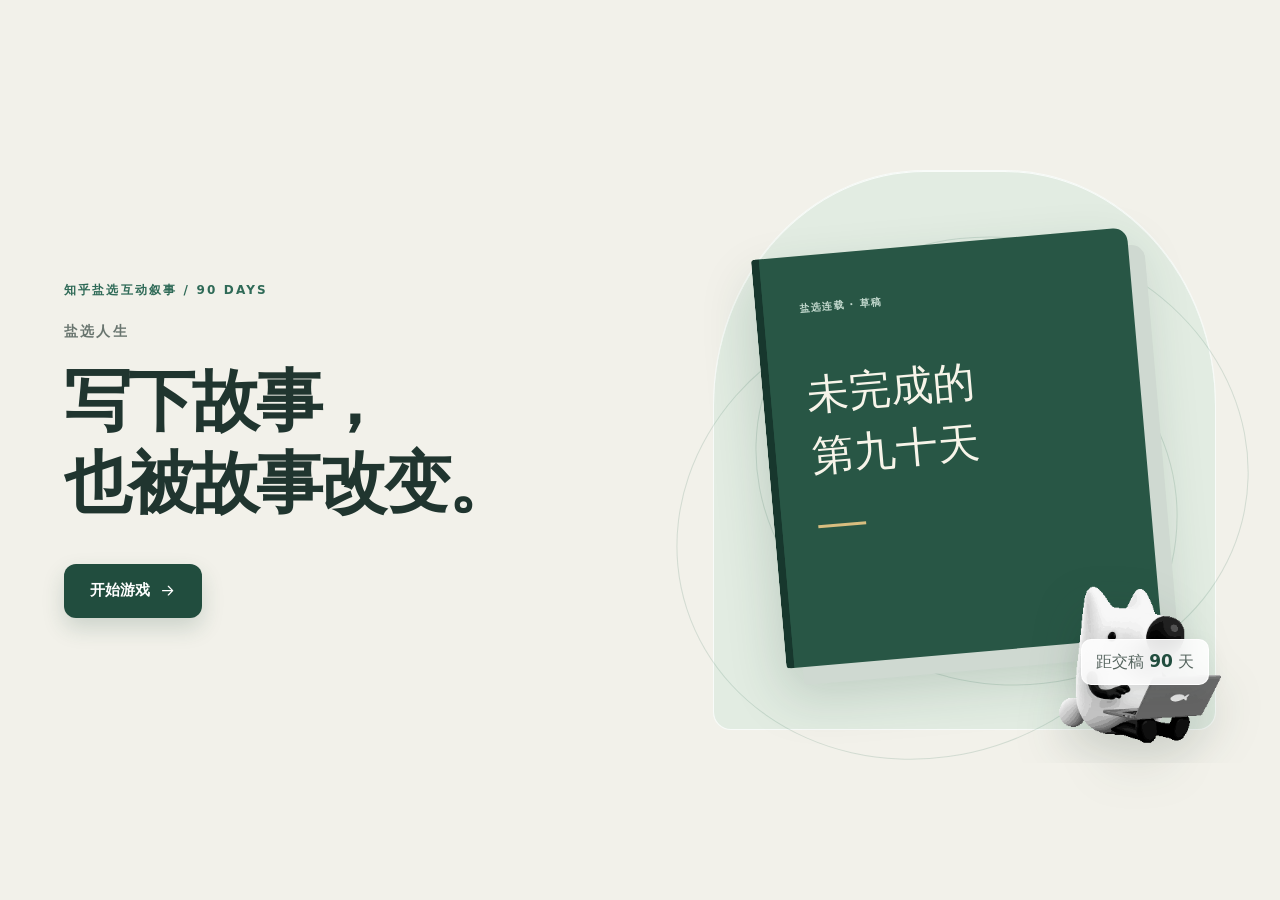
==== commit afee2703: "feat: connect frontend to public Railway API" ====
--- a/versions/v2/index.html
+++ b/versions/v2/index.html
@@ -569,7 +569,7 @@
 .prep-head{display:flex;align-items:center;justify-content:space-between;margin-bottom:18px;padding:12px 15px;border-radius:11px;background:rgba(255,255,255,.62);color:var(--ink-2);font-size:12px}.prep-head>span b{color:var(--brand);font-size:16px}
 .prep-slots{display:flex;align-items:center;gap:7px}.prep-slots i{width:10px;height:10px;border:2px solid #9eada5;border-radius:50%}.prep-slots i.filled{border-color:var(--brand-2);background:var(--brand-2)}.prep-slots b{margin-left:4px;color:var(--brand)}
 .prep-option{grid-template-columns:46px minmax(160px,.7fr) minmax(280px,1fr) 20px;min-height:78px}.prep-effects{display:flex;flex-wrap:wrap;justify-content:flex-end;gap:5px}.prep-option:disabled{opacity:.46;cursor:not-allowed;filter:saturate(.4)}
-.effect-chip{display:inline-flex;align-items:center;padding:4px 7px;border-radius:7px;font-size:10px;font-weight:800;white-space:nowrap}.effect-chip.is-up{background:#e3ebe4;color:#496c58}.effect-chip.is-down{background:#eee3df;color:#8e594e}.effect-chip.is-neutral{background:#e8ebe7;color:#66746d}.effect-chip.is-compact{padding:3px 6px;font-size:9.5px}
+.effect-chip{display:inline-flex;align-items:center;padding:4px 7px;border-radius:7px;font-size:10px;font-weight:800;white-space:nowrap}.effect-chip.is-up{background:#e5f3e9;color:#286545}.effect-chip.is-down{background:#f7e8e4;color:#a34b3d}.effect-chip.is-neutral{background:#edf0ed;color:#6f7c75}.effect-chip.is-compact{padding:3px 6px;font-size:9.5px}
 .action-result{display:flex;align-items:center;gap:8px;margin-top:12px;padding:11px 14px;border:1px solid #cfe0d5;border-radius:10px;background:#edf6f0;color:var(--brand);font-size:12px}.action-result .ui-icon{width:16px}
 .freedom-scale{padding:18px;border:1px solid var(--line);border-radius:16px;background:rgba(255,255,255,.55)}
 .freedom-axis{display:grid;grid-template-columns:auto 1fr auto;gap:12px;align-items:center;margin:2px 4px 16px;color:var(--ink-3);font-size:10px;font-weight:700}.freedom-axis i{height:2px;background:linear-gradient(90deg,var(--brand),#d8b26a)}
@@ -589,30 +589,24 @@
 .map-focus-icon{display:grid;place-items:center;width:48px;height:48px;border-radius:12px;background:var(--mint);color:var(--brand)}.map-focus-icon .ui-icon{width:22px}.map-focus>div:nth-child(2){display:flex;flex-direction:column;gap:6px}.map-focus span{color:var(--ink-3);font-size:10px;font-weight:800;letter-spacing:.08em}.map-focus p{max-width:600px;font:14px/1.75 var(--serif);color:var(--ink-2)}
 .map-focus dl{display:flex;gap:8px}.map-focus dl div{min-width:82px;padding:9px 10px;border-left:1px solid var(--line)}.map-focus dt{display:flex;align-items:center;gap:4px;color:var(--ink-3);font-size:9px}.map-focus dt .ui-icon{width:12px}.map-focus dd{margin-top:5px;color:var(--ink);font-size:13px;font-weight:800}.map-action{display:flex;justify-content:flex-end;margin-top:24px}
 
-/* 发布反馈与作者决策：纸张评论流 + 深色编辑控制台 */
-.feedback-screen{max-width:1400px;padding:54px 36px 86px}
-.feedback-head{display:flex;align-items:flex-end;justify-content:space-between;gap:42px;margin-bottom:30px;padding:0 8px}.feedback-head .eyebrow{margin-bottom:12px;color:#7c8c83;font-size:10px;font-weight:800}.feedback-head h1{font:700 clamp(32px,3.5vw,48px)/1.2 var(--serif);letter-spacing:-.045em}.feedback-head h1 span{color:#718078;font-weight:500}
-.chapter-pulse{min-width:310px;padding:0 0 5px;border:0;border-bottom:1px solid #aebbb2;background:transparent;box-shadow:none}.chapter-pulse>span{display:flex;align-items:center;gap:7px;margin-bottom:10px;color:#63746b;font-size:9px;font-weight:800;letter-spacing:.14em}.chapter-pulse>span .ui-icon{width:14px}.chapter-pulse>div{display:flex;gap:18px}.chapter-pulse .delta-row{display:flex;gap:7px;padding:0;border:0;font-size:11px}.chapter-pulse .delta-row span{color:#7b8981}.chapter-pulse .delta-row b{font-size:12px}
-.feedback-screen .delta-row .up{color:#557765}.feedback-screen .delta-row .down{color:#956358}
-.feedback-layout{--feedback-panel-height:clamp(620px,calc(100vh - 96px),760px);display:grid;grid-template-columns:minmax(320px,.72fr) minmax(610px,1.28fr);gap:24px;align-items:stretch}
-.reader-panel{position:sticky;top:76px;height:var(--feedback-panel-height);max-height:none;padding:27px 25px 20px;overflow:auto;border:0;border-radius:3px 18px 18px 3px;background:linear-gradient(100deg,#e7e2d6,#f4f0e7 14%,#f0ece2);box-shadow:10px 18px 45px rgba(37,48,41,.13),inset 5px 0 rgba(72,91,79,.12)}
-.reader-panel::after{content:"";position:absolute;inset:0;pointer-events:none;background:repeating-linear-gradient(0deg,transparent 0 28px,rgba(75,91,80,.028) 29px)}
-.panel-title{position:relative;z-index:1;display:flex;align-items:center;gap:13px;padding:0 0 19px;border-bottom:1px solid rgba(76,91,80,.2)}.panel-title>span{display:grid;place-items:center;width:34px;height:34px;border:1px solid rgba(40,74,60,.28);border-radius:50%;background:transparent;color:var(--brand)}.panel-title>span .ui-icon{width:16px}.panel-title>div{display:flex;flex-direction:column-reverse;gap:2px}.panel-title b{font:700 16px var(--serif)}.panel-title small{color:#7a867f;font-size:8px;font-weight:800;letter-spacing:.17em}
-.reader-panel .comment-list{position:relative;z-index:1;counter-reset:reader;gap:0}.reader-panel .comment{counter-increment:reader;position:relative;padding:19px 4px 19px 31px;border:0;border-bottom:1px solid rgba(76,91,80,.13);border-radius:0;background:transparent}.reader-panel .comment::before{content:counter(reader,decimal-leading-zero);position:absolute;left:0;top:20px;color:#9d8e77;font:700 9px var(--sans);letter-spacing:.08em}.reader-panel .comment:last-child{border-bottom:0}.reader-panel .comment-name{color:#24372f;font:700 13px var(--serif)}.reader-panel .comment-role{color:#8a8d84;font-size:9px}.reader-panel .comment-body{margin-top:7px;font:13px/1.85 var(--serif);color:#4f5b55}
-.decision-console{position:relative;height:var(--feedback-panel-height);padding:28px 28px 30px;overflow:auto;border:1px solid rgba(82,103,91,.14);border-radius:18px 4px 4px 18px;background:linear-gradient(145deg,#f0efe7,#e6eae3);box-shadow:10px 18px 45px rgba(37,48,41,.11),inset 0 1px rgba(255,255,255,.75);color:#25362f}
-.reader-panel,.decision-console{scrollbar-width:thin;scrollbar-color:#9caaa2 transparent}
-.decision-console::before{content:"";position:absolute;right:-120px;top:-150px;width:360px;height:360px;border:1px solid rgba(142,117,73,.1);border-radius:50%;box-shadow:0 0 0 45px rgba(79,104,90,.025),0 0 0 90px rgba(79,104,90,.018);pointer-events:none}
-.decision-console-head{position:relative;z-index:1;display:flex;align-items:center;justify-content:space-between;gap:20px;margin-bottom:21px;padding-bottom:18px;border-bottom:1px solid rgba(70,91,79,.18)}.decision-console-head>div>span{color:#8c734b;font-size:8px;font-weight:800;letter-spacing:.22em}.decision-console-head h2{margin-top:7px;font:700 27px var(--serif);color:#273a32}
-.route-signal{display:grid;grid-template-columns:26px auto;grid-template-rows:auto auto;column-gap:9px;padding:8px 11px;border:1px solid rgba(143,119,78,.28);border-left:2px solid #9b8054;background:rgba(255,255,255,.3)}.route-signal>.ui-icon{grid-row:1/3;align-self:center;width:18px;color:#927647}.route-signal small{color:#7f8d85;font-size:7px;letter-spacing:.08em}.route-signal b{color:#34463e;font-size:10px}
-.author-actions{position:relative;z-index:1;display:grid;grid-template-columns:1fr 1fr;gap:1px;background:#c8d0ca}
-.author-action{--action-accent:#718d7e;position:relative;display:grid;grid-template-columns:25px 34px minmax(0,1fr);gap:10px;align-items:start;min-height:154px;padding:18px 16px 16px;border:0;border-radius:0;background:#f6f6ef;text-align:left;color:#273a32;transition:background .2s ease,transform .2s ease,box-shadow .2s ease;overflow:hidden}
-.author-action--social{--action-accent:#9aafa5}.author-action--risk{--action-accent:#ba816f}.author-action--craft{--action-accent:#bca06d}
-.author-action::before{content:"";position:absolute;left:0;right:100%;bottom:0;height:2px;background:var(--action-accent);transition:right .26s ease}.author-action::after{content:"";position:absolute;inset:0;background:linear-gradient(115deg,color-mix(in srgb,var(--action-accent) 11%,transparent),transparent 48%);opacity:0;transition:opacity .2s}
-.author-action:hover{z-index:2;transform:translateY(-2px);background:#fffdf7;box-shadow:0 12px 28px rgba(43,65,54,.13)}.author-action:hover::before{right:0}.author-action:hover::after{opacity:1}.author-action:active{transform:none}
-.author-action-no{position:relative;z-index:1;padding-top:2px;color:#87958e;font:700 8px var(--sans);letter-spacing:.1em}.author-action-icon{position:relative;z-index:1;display:grid;place-items:center;width:32px;height:32px;border:1px solid color-mix(in srgb,var(--action-accent) 52%,transparent);border-radius:50%;background:transparent;color:var(--action-accent)}.author-action-icon .ui-icon{width:15px}
-.author-action-copy{position:relative;z-index:1;display:flex;flex-direction:column;gap:4px;min-width:0}.author-action-copy>small{color:var(--action-accent);font-size:7px;font-weight:800;letter-spacing:.13em}.author-action-copy>b{font:700 17px var(--serif);color:#283b33}.author-action-copy>em{min-height:34px;color:#68766f;font-size:9.5px;font-style:normal;line-height:1.65}.author-action-copy>span{display:flex;flex-wrap:wrap;gap:5px;margin-top:5px}.author-action .effect-chip{padding:0;border-radius:0;background:transparent;font-size:8px}.author-action .effect-chip+.effect-chip::before{content:"/";margin-right:5px;color:#a5aea9}.author-action .effect-chip.is-up{color:#587763}.author-action .effect-chip.is-down{color:#9b6155}
-.author-action-enter{position:absolute;right:14px;bottom:12px;z-index:2;display:flex;align-items:center;gap:4px;color:#6f8077;font-size:8px;opacity:0;transform:translateX(-5px);transition:.2s}.author-action-enter .ui-icon{width:12px}.author-action:hover .author-action-enter,.author-action:focus-visible .author-action-enter{opacity:1;transform:none}
-.event-card{position:relative;z-index:1;margin-bottom:18px;padding:14px 16px;border:1px solid rgba(162,101,83,.25);border-radius:2px;background:#eee1da}.event-h{display:grid;grid-template-columns:18px auto 1fr;gap:7px;align-items:center;margin:0;color:#9c6254}.event-h .ui-icon{width:15px}.event-h span{font-size:7px;letter-spacing:.14em}.event-h b{font-size:11px;color:#71483e}.event-card p{margin:7px 0 0 25px;color:#7f655d;font-size:10px;line-height:1.65}
+/* 发布反馈与作者决策 */
+.feedback-screen{max-width:1260px;padding-top:48px}
+.feedback-head{display:flex;align-items:flex-end;justify-content:space-between;gap:30px;margin-bottom:26px}.feedback-head .eyebrow{margin-bottom:10px}.feedback-head h1{font:700 clamp(30px,3.5vw,45px)/1.28 var(--serif);letter-spacing:-.035em}
+.chapter-pulse{min-width:260px;padding:15px 17px;border:1px solid var(--line);border-radius:13px;background:rgba(255,255,255,.76);box-shadow:var(--shadow-soft)}.chapter-pulse>span{display:flex;align-items:center;gap:6px;margin-bottom:8px;color:var(--ink-3);font-size:10px;font-weight:800}.chapter-pulse>span .ui-icon{width:14px}.chapter-pulse .delta-row{border:0;padding:2px 0;font-size:11px}
+.feedback-layout{display:grid;grid-template-columns:minmax(300px,.72fr) minmax(560px,1.28fr);gap:18px;align-items:start}
+.reader-panel,.decision-console{border:1px solid var(--line);border-radius:16px;background:rgba(255,255,255,.82);box-shadow:var(--shadow-soft)}
+.reader-panel{padding:18px}.panel-title{display:flex;align-items:center;gap:11px;padding:2px 2px 15px;border-bottom:1px solid var(--line)}.panel-title>span{display:grid;place-items:center;width:38px;height:38px;border-radius:10px;background:var(--mint);color:var(--brand)}.panel-title>span .ui-icon{width:18px}.panel-title>div{display:flex;flex-direction:column;gap:2px}.panel-title b{font-size:13px}.panel-title small{color:var(--ink-3);font-size:10px}
+.reader-panel .comment-list{gap:0}.reader-panel .comment{padding:15px 2px;border:0;border-bottom:1px solid #e8ede9;border-radius:0;background:transparent}.reader-panel .comment:last-child{border-bottom:0}.reader-panel .comment-name{color:var(--ink)}.reader-panel .comment-body{font-size:12.5px;line-height:1.65;color:var(--ink-2)}
+.decision-console{padding:20px}.decision-console-head{display:flex;align-items:center;justify-content:space-between;gap:20px;margin-bottom:14px}.decision-console-head>div>span{color:var(--brand-2);font-size:9px;font-weight:800;letter-spacing:.13em}.decision-console-head h2{margin-top:5px;font:700 24px var(--serif)}
+.route-signal{display:grid;grid-template-columns:28px auto;grid-template-rows:auto auto;column-gap:8px;padding:8px 10px;border-left:3px solid var(--route);background:color-mix(in srgb,var(--route) 7%,#fff)}.route-signal>.ui-icon{grid-row:1/3;align-self:center;width:20px;color:var(--route)}.route-signal small{color:var(--ink-3);font-size:8px}.route-signal b{font-size:10px}
+.author-actions{display:grid;grid-template-columns:1fr 1fr;gap:9px}
+.author-action{position:relative;display:grid;grid-template-columns:38px minmax(0,1fr) 16px;gap:11px;align-items:start;min-height:138px;padding:15px;border:1px solid var(--line);border-radius:13px;background:#fff;text-align:left;transition:.18s;overflow:hidden}
+.author-action::before{content:"";position:absolute;left:0;top:0;bottom:0;width:3px;background:#8aa99a}.author-action--social::before{background:#5e8dab}.author-action--risk::before{background:#bd6757}.author-action--craft::before{background:#b28a4d}
+.author-action:hover{transform:translateY(-3px);border-color:#9eb2a7;box-shadow:0 12px 28px rgba(28,55,43,.09)}.author-action:active{transform:translateY(-1px) scale(.993)}
+.author-action-icon{display:grid;place-items:center;width:38px;height:38px;border-radius:10px;background:#e8f1eb;color:var(--brand)}.author-action--social .author-action-icon{background:#e8f1f5;color:#47768f}.author-action--risk .author-action-icon{background:#f7e9e6;color:#a54f40}.author-action--craft .author-action-icon{background:#f5efe2;color:#8c6a37}.author-action-icon .ui-icon{width:18px}
+.author-action-copy{display:flex;flex-direction:column;gap:3px;min-width:0}.author-action-copy>small{color:var(--ink-3);font-size:8px;font-weight:800;letter-spacing:.12em}.author-action-copy>b{font:700 16px var(--serif)}.author-action-copy>em{min-height:32px;color:var(--ink-3);font-size:10px;font-style:normal;line-height:1.55}.author-action-copy>span{display:flex;flex-wrap:wrap;gap:4px;margin-top:4px}.author-action>.ui-icon{align-self:center;width:15px;color:#9ca9a2}
+.author-action-route{position:absolute;right:12px;top:10px;color:#829088;font-size:8px;font-weight:700}
+.event-card{margin-bottom:14px;padding:13px 14px;border:1px solid #e7c7bd;border-radius:11px;background:#fff7f4}.event-h{display:grid;grid-template-columns:18px auto 1fr;gap:6px;align-items:center;margin:0;color:#a24c3e}.event-h .ui-icon{width:16px}.event-h span{font-size:8px;letter-spacing:.12em}.event-h b{font-size:11px}.event-card p{margin:6px 0 0 24px;font-size:11px;line-height:1.6}
 
 /* 浮层 */
 .game-overlay{padding:24px;background:rgba(16,32,25,.58);backdrop-filter:blur(14px)}
@@ -625,40 +619,8 @@
 .status-resources{margin-top:24px;grid-template-columns:1fr 1fr;gap:9px}.status-resource{display:grid!important;grid-template-columns:38px 1fr auto!important;gap:10px!important;align-items:center;padding:11px 12px;border:1px solid var(--line);border-radius:11px;background:#fff}.status-resource-icon{display:grid!important;place-items:center;width:36px;height:36px;border-radius:9px;background:var(--paper-2);color:var(--brand)}.status-resource-icon .ui-icon{width:17px}.status-resource>span:nth-child(2){display:flex;flex-direction:column;gap:6px;color:var(--ink-3);font-size:9px}.status-resource i{grid-column:auto;height:4px;background:#e4e9e5}.status-resource>b{font-size:15px}
 .status-facts{grid-template-columns:repeat(4,1fr);gap:8px;margin:14px 0}.status-facts span{display:grid;grid-template-columns:18px 1fr;grid-template-rows:auto auto;gap:2px 6px;justify-content:start;padding:11px;border:1px solid var(--line);background:#fff}.status-facts .ui-icon{grid-row:1/3;width:15px;color:var(--brand)}.status-facts small{color:var(--ink-3);font-size:8px}.status-facts b{font-size:9px;white-space:nowrap;overflow:hidden;text-overflow:ellipsis}
 
-/* 全局表面层级：选项用排版和分隔线组织，不再堆叠白色圆角卡片 */
-.setup-wizard,.chapter-wizard{position:relative}
-.setup-wizard::before,.chapter-wizard::before{content:"";position:absolute;left:14px;top:72px;bottom:86px;width:1px;background:linear-gradient(transparent,#b8c5bd 12%,#b8c5bd 88%,transparent)}
-.wizard-grid{gap:1px;border-block:1px solid #cbd5ce;background:#cbd5ce}
-.wizard-card{min-height:164px;border:0;border-radius:0;background:rgba(247,249,245,.92);box-shadow:none}
-.wizard-card:hover:not(:disabled){z-index:1;transform:none;border:0;background:#fff;box-shadow:inset 0 -3px var(--brand-2)}
-.wizard-card.selected{border:0;background:#234a3d;color:#f7f3e8;box-shadow:inset 0 -3px #d0ae6c}
-.wizard-card.selected>span:not(.wizard-card-icon),.wizard-card.selected>small{color:#b8c9c0}.wizard-card.selected>i{color:#e2c889}
-.wizard-card-icon{border:1px solid #aec0b6;border-radius:50%;background:transparent}.wizard-card.selected .wizard-card-icon{border-color:#79998a;background:rgba(255,255,255,.06);color:#e2c889}
-.setup-question{border:0;border-left:2px solid var(--brand-2);border-radius:0;background:linear-gradient(90deg,rgba(47,106,87,.08),transparent);box-shadow:none}
-.chip{border:0;border-bottom:1px solid #aebcb3;border-radius:0;background:transparent}.chip:hover{border-color:var(--brand);background:rgba(255,255,255,.4)}.chip--on{border-color:var(--brand);background:transparent;color:var(--brand);box-shadow:inset 0 -3px var(--brand);font-weight:800}
-.continuity-card{padding:19px 22px;border:0;border-left:2px solid var(--brand-2);border-radius:0;background:linear-gradient(90deg,rgba(47,106,87,.075),transparent)}
-.intent-list,.prep-list{gap:0;border-top:1px solid #c9d3cc}
-.intent-option,.prep-option{min-height:92px;border:0;border-bottom:1px solid #c9d3cc;border-radius:0;background:transparent}
-.intent-option:hover,.prep-option:hover:not(:disabled){transform:none;border-color:#94aa9e;background:linear-gradient(90deg,rgba(255,255,255,.75),rgba(255,255,255,.26));box-shadow:inset 3px 0 var(--brand-2)}
-.intent-icon,.prep-icon{border:1px solid #adc0b5;border-radius:50%;background:transparent}.intent-effect{padding:0 0 3px;border-bottom:1px solid #8ba397;border-radius:0;background:transparent}
-.prep-head{padding:10px 0 15px;border-bottom:1px solid #c9d3cc;border-radius:0;background:transparent}
-.prep-option .effect-chip{padding:1px 0;border-radius:0;background:transparent}.prep-option .effect-chip+.effect-chip::before{content:"/";margin-right:5px;color:#a7b2ac}
-.freedom-scale{padding:18px 0 0;border:0;border-block:1px solid #c9d3cc;border-radius:0;background:transparent}
-.script-grid{gap:1px;background:#c9d3cc}.script-option{min-height:190px;border:0;border-radius:0;background:#f6f8f4;box-shadow:none}.script-option:hover{z-index:1;transform:none;border:0;background:#fff;box-shadow:inset 0 -3px #8ca799}.script-option.selected{border:0;background:#254a3e;color:#f7f3e8;box-shadow:inset 0 -3px #d0ae6c}.script-option.selected>small,.script-option.selected .script-level{color:#b8c9c0}.script-option.selected .script-meta em{color:#d5ddd8}
-.script-meta em{padding:0;border-radius:0;background:transparent;border-bottom:1px solid #c0cbc4}
-.chapter-ready{gap:0;border-block:1px solid #c9d3cc}.chapter-ready>span{padding:14px 16px;border:0;border-right:1px solid #c9d3cc;border-radius:0;background:transparent}.chapter-ready>span:last-child{border-right:0}
-.map-focus{position:relative;padding:24px 26px;border:1px solid rgba(67,94,81,.18);border-radius:8px;background:linear-gradient(118deg,rgba(250,249,244,.94),rgba(231,236,228,.88));box-shadow:0 16px 38px rgba(37,58,48,.09);color:var(--ink);overflow:hidden}.map-focus::before{content:"";position:absolute;inset:0 auto 0 0;width:3px;background:linear-gradient(#4f7d69,#c1a36d)}.map-focus-icon{border:1px solid #a9bdb2;border-radius:50%;background:rgba(255,255,255,.48);color:#406d59}.map-focus span,.map-focus dt{color:#718078}.map-focus p,.map-focus dd{color:var(--ink)}.map-focus dl div{border-left-color:rgba(70,96,83,.16)}.map-focus-copy{min-width:0}.map-focus-thread{display:flex;align-items:baseline;gap:9px;margin-top:2px;color:#6b756f!important;font:11px/1.6 var(--sans)!important;letter-spacing:0!important}.map-focus-thread b{flex:none;color:#9b7141;font-size:9px;letter-spacing:.1em}.map-action .btn{box-shadow:0 10px 24px rgba(37,76,62,.16)}
-.overlay-panel{border-radius:4px 20px 20px 4px;background:linear-gradient(100deg,#eef0e9,#fbfcf8 12%,#f5f7f2);box-shadow:18px 32px 90px rgba(11,29,22,.3),inset 5px 0 rgba(42,79,63,.13)}
-.overlay-title-icon{border:1px solid #abc0b5;border-radius:50%;background:transparent}.overlay-close{border:0;border-radius:50%;background:transparent}.overlay-close:hover{background:#e8ede8}
-.map-now,.status-goal{border:0;border-left:2px solid var(--brand-2);border-radius:0;background:linear-gradient(90deg,rgba(47,106,87,.075),transparent)}.map-now>span,.status-goal>span{border:1px solid #b2c3ba;border-radius:50%;background:transparent}
-.status-resources{gap:0;border-top:1px solid #ccd5cf}.status-resource{border:0!important;border-bottom:1px solid #ccd5cf!important;border-radius:0!important;background:transparent!important}.status-resource:nth-child(odd){border-right:1px solid #ccd5cf!important}.status-resource-icon{border:1px solid #bdcac3;border-radius:50%;background:transparent!important}
-.status-facts{gap:0;border-block:1px solid #ccd5cf}.status-facts span{border:0;border-right:1px solid #ccd5cf;background:transparent}.status-facts span:last-child{border-right:0}
-.tutorial-loop{padding:10px 0;border:0;border-block:1px solid #c9d3cc;border-radius:0;background:transparent}.tutorial-loop span{background:transparent!important}
-.tutorial-grid{gap:1px;background:#c9d3cc}.tutorial-step{min-height:205px;border:0;border-radius:0;background:#f7f8f4}.tutorial-step-icon{border:1px solid #adc0b5;border-radius:50%;background:transparent}
-.story-options{gap:1px;background:rgba(255,255,255,.13)}.story-options .choice{border:0;border-radius:0;background:rgba(8,18,24,.68)}.story-options .choice:hover{background:rgba(34,55,63,.9);box-shadow:inset 3px 0 var(--scene-accent)}
-
 /* 剧情层细节 */
-.story-panel{border-radius:16px}.story-facts span{border-radius:7px}.story-options .choice{border-radius:0}.choice-impact,.story-facts span{backdrop-filter:blur(6px)}
+.story-panel{border-radius:16px}.story-facts span{border-radius:7px}.story-options .choice{border-radius:12px}.choice-impact,.story-facts span{backdrop-filter:blur(6px)}
 .consequence-mark{border-color:#aac2b5;background:#edf6f0;color:var(--brand);box-shadow:0 0 0 9px rgba(47,106,87,.055)}.consequence-mark .ui-icon{width:25px}
 .transition-glyph{display:grid;place-items:center;width:50px;height:50px;margin-bottom:6px;border:1px solid var(--line);border-radius:14px;background:rgba(255,255,255,.72);color:var(--brand);box-shadow:var(--shadow-soft)}.transition-glyph .ui-icon{width:22px}
 .generation-orbit{position:relative;display:grid;place-items:center;width:210px;height:210px;margin-bottom:12px;border:1px solid rgba(47,106,87,.18);border-radius:50%}.generation-orbit::before,.generation-orbit::after{content:"";position:absolute;border:1px solid rgba(47,106,87,.12);border-radius:50%;animation:orbit-pulse 2.2s ease-in-out infinite}.generation-orbit::before{inset:18px}.generation-orbit::after{inset:38px;animation-delay:.45s}.generation-orbit>span{position:absolute;right:17px;top:28px;display:grid;place-items:center;width:40px;height:40px;border-radius:11px;background:var(--brand);color:#fff;z-index:2}.generation-orbit>span .ui-icon{width:19px}.generation-orbit .kanshan{position:relative;z-index:1;width:150px;height:150px}.generation-state>p{margin:16px 0;font:12px var(--sans);color:var(--ink-3)}.generation-state>p b{color:var(--brand)}.generation-line{width:min(280px,70vw);height:4px;border-radius:8px;background:#dce5de;overflow:hidden}.generation-line i{display:block;width:42%;height:100%;border-radius:inherit;background:var(--brand-2);animation:generation-slide 1.4s ease-in-out infinite}.generation-error-icon{display:grid;place-items:center;width:54px;height:54px;margin-bottom:16px;border-radius:15px;background:#f6e8e4;color:#aa5141}.generation-error-icon .ui-icon{width:24px}.generation-state--error p{max-width:540px}.generation-state--error .btn-row{margin-top:8px}@keyframes generation-slide{0%{transform:translateX(-110%)}100%{transform:translateX(340%)}}@keyframes orbit-pulse{50%{transform:scale(1.04);opacity:.45}}
@@ -666,7 +628,7 @@
 @media(max-width:980px){
   .route-wizard{grid-template-columns:repeat(3,1fr)}
   .feedback-layout{grid-template-columns:1fr}
-  .reader-panel{position:static;order:2;height:auto;max-height:600px}.decision-console{order:1;height:auto;overflow:visible}
+  .reader-panel{order:2}.decision-console{order:1}
   .map-focus{grid-template-columns:48px 1fr}.map-focus dl{grid-column:1/-1;padding-top:12px;border-top:1px solid var(--line)}
   .hud-context{display:none}
 }
@@ -736,16 +698,11 @@
 body.game-atmosphere[data-tension="4"]{--ambient-top:#dedbd7;--ambient-bottom:#d1d2cf;--ambient-shadow:rgba(67,30,31,.29);--ambient-scene:rgba(137,55,48,.27)}
 body.game-atmosphere[data-tension="3"]::after{opacity:.78;filter:contrast(1.08)}
 body.game-atmosphere[data-tension="4"]::after{opacity:.94;filter:contrast(1.15);animation:author-shadow-shift 7s ease-in-out infinite alternate}
-body.game-atmosphere[data-realm="author"]{--ambient-light:rgba(215,205,176,.32);--ambient-scene:rgba(78,108,94,.14)}
-body.game-atmosphere[data-realm="author"][data-mood="warm"]{--ambient-light:rgba(224,200,154,.34);--ambient-scene:rgba(123,98,73,.13)}
-body.game-atmosphere[data-realm="author"][data-mood="cold"]{--ambient-light:rgba(198,213,207,.34);--ambient-scene:rgba(78,105,111,.14)}
-body.game-atmosphere[data-realm="author"][data-mood="tense"]{--ambient-light:rgba(219,188,157,.3);--ambient-scene:rgba(130,79,67,.15)}
 body.game-atmosphere[data-realm="story"]{--ambient-top:#111d29;--ambient-bottom:#081118;--ambient-light:rgba(116,156,173,.24);--ambient-scene:rgba(111,63,62,.2);--ambient-shadow:rgba(0,0,0,.5)}
 body.game-atmosphere[data-realm="story"]::before{animation-duration:6s}
 body.game-atmosphere[data-condition="exhausted"]::before{filter:grayscale(.35);opacity:.55;animation-duration:18s}
 body.game-atmosphere[data-condition="fractured"]::after{background:radial-gradient(ellipse at 18% 45%,rgba(35,61,76,.2),transparent 39%),radial-gradient(ellipse at 84% 61%,rgba(112,42,39,.21),transparent 42%)}
 body.game-atmosphere[data-condition="clue"]::before{background:radial-gradient(ellipse at 82% 30%,rgba(255,220,145,.43),transparent 25%),radial-gradient(circle at 58% 72%,rgba(207,177,111,.16),transparent 18%)}
-body.game-atmosphere[data-realm="author"][data-condition="clue"]::before{background:radial-gradient(ellipse at 82% 30%,rgba(213,190,145,.27),transparent 27%),radial-gradient(circle at 58% 72%,rgba(105,137,119,.12),transparent 20%)}
 body.game-atmosphere[data-realm="author"] .screen:not(.screen--scene),
 body.game-atmosphere[data-realm="author"] .passage{position:relative}
 body.game-atmosphere[data-realm="author"] .chapter-wizard::after,
@@ -805,28 +762,13 @@
 .consequence-stage .memory-slip{border-color:rgba(255,255,255,.11);background:rgba(255,255,255,.055)}.consequence-stage .memory-slip b{color:#d9c89e}
 .suspense-motes{position:absolute;inset:0;z-index:2;overflow:hidden;pointer-events:none}.suspense-motes i{position:absolute;width:3px;height:3px;border-radius:50%;background:#d8c490;box-shadow:0 0 10px #d4b878;opacity:.2;animation:mote-rise 6s ease-in-out infinite}.suspense-motes i:nth-child(1){left:12%;top:76%;animation-delay:-1s}.suspense-motes i:nth-child(2){left:27%;top:62%;animation-delay:-4s;animation-duration:8s}.suspense-motes i:nth-child(3){left:48%;top:84%;animation-delay:-2s}.suspense-motes i:nth-child(4){left:67%;top:71%;animation-delay:-5s;animation-duration:7s}.suspense-motes i:nth-child(5){left:82%;top:58%;animation-delay:-3s;animation-duration:9s}.suspense-motes i:nth-child(6){left:91%;top:82%;animation-delay:-6s}
 
-/* 关键页面共用呼吸式转场；色彩随叙事阶段变化 */
-.realm-transition,.page-transition{--transition-duration:3s;--transition-bg:#020405;--transition-glow:#61877c;--transition-flash:#e5d8b0;--transition-accent:#b79a63;--transition-muted:#91a29c;position:relative;display:grid;place-items:center;min-height:100vh;overflow:hidden;background:var(--transition-bg);color:#edf0e9;isolation:isolate}
-.page-transition{--transition-duration:2.4s;position:fixed;inset:0;z-index:1000;min-height:0}
-.page-transition--opening{--transition-bg:#030911;--transition-glow:#477ca1;--transition-flash:#b9e4ef;--transition-accent:#88b8cf;--transition-muted:#7795a6}
-.page-transition--question{--transition-bg:#03100f;--transition-glow:#2f827a;--transition-flash:#bdebdc;--transition-accent:#79c2ae;--transition-muted:#78a99e}
-.page-transition--countdown{--transition-bg:#100a03;--transition-glow:#a56e30;--transition-flash:#f0d29b;--transition-accent:#d6a85f;--transition-muted:#ad9270}
-.page-transition--workbench{--transition-bg:#100707;--transition-glow:#824841;--transition-flash:#e4c09d;--transition-accent:#c59668;--transition-muted:#a78c7b}
-.realm-transition::before,.page-transition::before{content:"";position:absolute;inset:-12%;z-index:0;background:radial-gradient(circle at 50% 48%,color-mix(in srgb,var(--transition-glow) 40%,transparent),color-mix(in srgb,var(--transition-glow) 18%,transparent) 24%,color-mix(in srgb,var(--transition-bg) 97%,#000) 62%);animation:realm-breath var(--transition-duration) cubic-bezier(.45,0,.3,1) both}
-.realm-transition::after,.page-transition::after{content:"";position:absolute;inset:0;z-index:1;background:radial-gradient(circle at 50% 48%,color-mix(in srgb,var(--transition-flash) 28%,transparent),transparent 8%,rgba(0,0,0,.78) 46%);mix-blend-mode:screen;animation:realm-flash var(--transition-duration) ease-in-out both}
-.realm-ink{position:absolute;inset:0;z-index:2;display:grid;place-items:center;pointer-events:none}.realm-ink i{position:absolute;border-radius:50%;border:1px solid color-mix(in srgb,var(--transition-flash) 22%,transparent);box-shadow:0 0 45px color-mix(in srgb,var(--transition-glow) 18%,transparent),inset 0 0 50px rgba(0,0,0,.52)}.realm-ink i:nth-child(1){width:22vmax;height:22vmax;animation:ink-ring-one var(--transition-duration) cubic-bezier(.3,.7,.2,1) both}.realm-ink i:nth-child(2){width:37vmax;height:37vmax;border-color:color-mix(in srgb,var(--transition-glow) 18%,transparent);animation:ink-ring-two var(--transition-duration) cubic-bezier(.3,.7,.2,1) both}.realm-ink i:nth-child(3){width:4vmax;height:4vmax;border:0;background:#000;filter:blur(8px);animation:ink-core var(--transition-duration) ease-in-out both}
-.realm-copy{position:relative;z-index:4;padding:24px;text-align:center;animation:realm-copy-in var(--transition-duration) ease-in-out both}.realm-copy>span{display:block;margin-bottom:19px;color:var(--transition-accent);font-size:9px;font-weight:800;letter-spacing:.32em}.realm-copy h1{margin:0;font:700 clamp(34px,5vw,64px)/1.42 var(--serif);letter-spacing:-.04em;text-shadow:0 8px 34px rgba(0,0,0,.8)}.realm-copy p{margin:18px 0 0;color:var(--transition-muted);font:13px/1.8 var(--serif);letter-spacing:.12em}
-.realm-skip{position:absolute;z-index:5;left:50%;bottom:7vh;display:flex;align-items:center;gap:8px;transform:translateX(-50%);color:var(--transition-muted);font-size:9px;letter-spacing:.14em;animation:realm-skip-in var(--transition-duration) ease both}.realm-skip span{padding:3px 6px;border:1px solid color-mix(in srgb,var(--transition-muted) 70%,transparent);border-radius:4px;color:color-mix(in srgb,var(--transition-muted) 82%,#fff);font-size:8px}.realm-skip:hover{color:var(--transition-accent)}
-
-/* 回到作者层：不再使用呼吸圆环，改为台灯亮起与稿纸归位 */
-.author-transition{--author-duration:3s;position:relative;display:grid;grid-template-columns:minmax(320px,.9fr) minmax(360px,1fr);align-items:center;gap:7vw;min-height:100vh;padding:8vh 10vw;overflow:hidden;background:linear-gradient(118deg,#080706 0%,#16110c 48%,#0d1210 100%);color:#f2eadb;isolation:isolate;animation:author-curtain var(--author-duration) ease both}
-.author-transition--overlay{--author-duration:2.4s;position:fixed;inset:0;z-index:1000;min-height:0}
-.author-transition::before{content:"";position:absolute;left:-8vw;top:-24vh;width:72vw;height:112vh;z-index:0;background:linear-gradient(116deg,rgba(230,184,112,.34),rgba(211,158,80,.08) 54%,transparent 55%);clip-path:polygon(10% 0,63% 0,100% 100%,0 100%);filter:blur(16px);transform-origin:15% 0;animation:author-lamp-cone var(--author-duration) cubic-bezier(.2,.7,.2,1) both}
-.author-transition::after{content:"";position:absolute;inset:0;z-index:1;background:radial-gradient(ellipse at 32% 64%,rgba(238,199,134,.13),transparent 34%),linear-gradient(90deg,transparent 0 49.8%,rgba(255,255,255,.035) 50%,transparent 50.2%);pointer-events:none}
-.author-desk{position:relative;z-index:3;width:min(440px,42vw);height:410px;justify-self:end;border-bottom:14px solid #2b2016;filter:drop-shadow(0 32px 32px rgba(0,0,0,.52))}
-.desk-lamp{position:absolute;left:5%;top:1%;width:150px;height:220px;transform-origin:40px 200px;animation:author-lamp-settle var(--author-duration) ease both}.desk-lamp::before{content:"";position:absolute;left:32px;bottom:20px;width:10px;height:160px;border-radius:8px;background:#75634e;transform:rotate(14deg);transform-origin:bottom}.desk-lamp::after{content:"";position:absolute;left:3px;bottom:4px;width:86px;height:17px;border-radius:50%;background:#4a3a2c;box-shadow:0 5px 18px #0008}.desk-lamp i{position:absolute;left:43px;top:14px;width:82px;height:54px;border-radius:50% 50% 16px 16px;background:#8e7658;transform:rotate(14deg);box-shadow:inset 0 -8px 0 #574535}.desk-lamp span{position:absolute;left:66px;top:51px;width:42px;height:12px;border-radius:50%;background:#ffe0a4;filter:blur(3px);box-shadow:0 10px 36px 16px rgba(255,205,124,.55);animation:author-bulb var(--author-duration) ease both}
-.paper-stack{position:absolute;right:1%;bottom:17px;width:285px;height:315px;perspective:800px}.paper-stack>i,.paper-stack article{position:absolute;inset:16px 4px 0 20px;border-radius:3px;background:#d8cbb4;box-shadow:0 14px 35px rgba(0,0,0,.38)}.paper-stack>i:nth-child(1){transform:translate(-72px,-30px) rotate(-16deg);animation:author-sheet-one var(--author-duration) cubic-bezier(.2,.8,.2,1) both}.paper-stack>i:nth-child(2){transform:translate(60px,-42px) rotate(13deg);background:#e5d9c3;animation:author-sheet-two var(--author-duration) cubic-bezier(.2,.8,.2,1) both}.paper-stack>i:nth-child(3){transform:translate(23px,18px) rotate(6deg);background:#c9baa2;animation:author-sheet-three var(--author-duration) cubic-bezier(.2,.8,.2,1) both}.paper-stack article{z-index:2;padding:54px 34px;background:#f1e8d5;color:#3a3027;animation:author-page-settle var(--author-duration) cubic-bezier(.2,.8,.2,1) both}.paper-stack article::before{content:"第  ◻  章";position:absolute;left:34px;top:28px;color:#8b7357;font:700 11px var(--serif);letter-spacing:.22em}.paper-stack article span{display:block;height:2px;margin:0 0 24px;background:#9b8c745c;transform-origin:left;animation:author-line-write var(--author-duration) ease both}.paper-stack article span:nth-child(2){width:82%;animation-delay:.08s}.paper-stack article span:nth-child(3){width:66%;animation-delay:.16s}.paper-stack article b{display:block;width:3px;height:18px;margin-top:32px;background:#8a5e32;animation:author-caret .48s steps(1) infinite}
-.author-transition-copy{position:relative;z-index:4;max-width:570px;animation:author-copy-arrive var(--author-duration) ease both}.author-transition-copy>span{color:#c99c62;font-size:9px;font-weight:800;letter-spacing:.32em}.author-transition-copy h1{margin:22px 0 16px;font:700 clamp(38px,5vw,66px)/1.3 var(--serif);letter-spacing:-.045em}.author-transition-copy p{max-width:470px;margin:0;color:#a89b89;font:14px/1.9 var(--serif);letter-spacing:.08em}.author-transition-skip{position:absolute;z-index:5;right:10vw;bottom:7vh;display:flex;align-items:center;gap:8px;color:#8f806d;font-size:9px;letter-spacing:.14em;animation:realm-skip-in var(--author-duration) ease both}.author-transition-skip span{padding:3px 6px;border:1px solid #6e604f;border-radius:4px;color:#baa88f;font-size:8px}.author-transition-skip:hover{color:#e0b575}
+/* 作者落笔后，光线收束成墨并自动切入主角视角 */
+.realm-transition{position:relative;display:grid;place-items:center;min-height:100vh;overflow:hidden;background:#020405;color:#edf0e9;isolation:isolate}
+.realm-transition::before{content:"";position:absolute;inset:-12%;z-index:0;background:radial-gradient(circle at 50% 48%,rgba(97,135,124,.34),rgba(22,36,36,.2) 24%,rgba(3,7,8,.97) 62%);animation:realm-breath 3s cubic-bezier(.45,0,.3,1) both}
+.realm-transition::after{content:"";position:absolute;inset:0;z-index:1;background:radial-gradient(circle at 50% 48%,rgba(229,216,176,.24),transparent 8%,rgba(0,0,0,.78) 46%);mix-blend-mode:screen;animation:realm-flash 3s ease-in-out both}
+.realm-ink{position:absolute;inset:0;z-index:2;display:grid;place-items:center;pointer-events:none}.realm-ink i{position:absolute;border-radius:50%;border:1px solid rgba(210,198,158,.2);box-shadow:0 0 45px rgba(119,159,148,.14),inset 0 0 50px rgba(0,0,0,.52)}.realm-ink i:nth-child(1){width:22vmax;height:22vmax;animation:ink-ring-one 3s cubic-bezier(.3,.7,.2,1) both}.realm-ink i:nth-child(2){width:37vmax;height:37vmax;border-color:rgba(125,159,149,.13);animation:ink-ring-two 3s cubic-bezier(.3,.7,.2,1) both}.realm-ink i:nth-child(3){width:4vmax;height:4vmax;border:0;background:#000;filter:blur(8px);animation:ink-core 3s ease-in-out both}
+.realm-copy{position:relative;z-index:4;text-align:center;animation:realm-copy-in 3s ease-in-out both}.realm-copy>span{display:block;margin-bottom:19px;color:#b79a63;font-size:9px;font-weight:800;letter-spacing:.32em}.realm-copy h1{margin:0;font:700 clamp(34px,5vw,64px)/1.42 var(--serif);letter-spacing:-.04em;text-shadow:0 8px 34px rgba(0,0,0,.8)}.realm-copy p{margin:18px 0 0;color:#91a29c;font:13px/1.8 var(--serif);letter-spacing:.12em}
+.realm-skip{position:absolute;z-index:5;left:50%;bottom:7vh;display:flex;align-items:center;gap:8px;transform:translateX(-50%);color:#71827c;font-size:9px;letter-spacing:.14em;animation:realm-skip-in 3s ease both}.realm-skip span{padding:3px 6px;border:1px solid #53635e;border-radius:4px;color:#9baca5;font-size:8px}.realm-skip:hover{color:#d7c18e}
 
 /* 教程浮层 */
 .tutorial-panel{width:min(1040px,100%)}
@@ -875,17 +817,6 @@
 @keyframes ink-core{0%{transform:scale(.2);opacity:0}42%{transform:scale(5);opacity:.9}64%{transform:scale(9);opacity:1}100%{transform:scale(17);opacity:0}}
 @keyframes realm-copy-in{0%,34%{opacity:0;transform:translateY(12px);filter:blur(6px)}52%,78%{opacity:1;transform:none;filter:none}100%{opacity:0;transform:translateY(-7px);filter:blur(2px)}}
 @keyframes realm-skip-in{0%,48%{opacity:0}62%,88%{opacity:.65}100%{opacity:0}}
-@keyframes author-curtain{0%{opacity:0}8%,88%{opacity:1}100%{opacity:0}}
-@keyframes author-lamp-cone{0%,16%{opacity:0;transform:rotate(-8deg) scaleX(.7)}28%{opacity:1}34%{opacity:.36}41%,100%{opacity:1;transform:none}}
-@keyframes author-lamp-settle{0%,18%{opacity:0;transform:translate(-28px,-18px) rotate(-7deg)}42%,100%{opacity:1;transform:none}}
-@keyframes author-bulb{0%,24%{opacity:0}30%{opacity:1}35%{opacity:.25}41%,100%{opacity:1}}
-@keyframes author-sheet-one{0%,18%{opacity:0;transform:translate(-145px,-86px) rotate(-28deg)}52%,100%{opacity:1;transform:translate(-8px,-4px) rotate(-4deg)}}
-@keyframes author-sheet-two{0%,22%{opacity:0;transform:translate(130px,-100px) rotate(26deg)}58%,100%{opacity:1;transform:translate(8px,-7px) rotate(3deg)}}
-@keyframes author-sheet-three{0%,26%{opacity:0;transform:translate(78px,90px) rotate(18deg)}62%,100%{opacity:1;transform:translate(3px,2px) rotate(1deg)}}
-@keyframes author-page-settle{0%,34%{opacity:0;transform:translateY(-55px) rotateX(24deg) scale(.92)}62%,100%{opacity:1;transform:none}}
-@keyframes author-line-write{0%,58%{transform:scaleX(0);opacity:0}78%,100%{transform:scaleX(1);opacity:1}}
-@keyframes author-copy-arrive{0%,42%{opacity:0;transform:translateX(28px);filter:blur(5px)}62%,88%{opacity:1;transform:none;filter:none}100%{opacity:0;transform:translateX(-5px)}}
-@keyframes author-caret{50%{opacity:0}}
 @keyframes draw-orbit{to{transform:translate(3vw,2vh) scale(1.08);opacity:.62}}
 @keyframes question-arrive{from{opacity:0;transform:translateY(-14px) scale(.992)}to{opacity:1;transform:none}}
 @keyframes answer-arrive{from{opacity:0;transform:translateY(14px) scale(.992)}to{opacity:1;transform:none}}
@@ -894,17 +825,33 @@
 @keyframes hint-breathe{50%{opacity:.38;transform:translateY(2px)}}
 @media(max-width:900px){.tutorial-grid{grid-template-columns:1fr 1fr}}
 @media(max-width:760px){.tutorial-loop{overflow-x:auto}.tutorial-loop span{min-width:92px}.tutorial-grid{grid-template-columns:1fr}.tutorial-step{min-height:0}.game-nav .nav-left{gap:2px}.draw-screen{padding:22px 14px 48px}.draw-heading{margin-bottom:14px}.question-post{padding:18px}.kanshan-answer{width:calc(100% - 20px);margin-left:20px;padding:18px}.question-post h1{font-size:23px}.typed-answer{min-height:180px;font-size:15px}.draw-controls{flex-direction:column}.draw-controls .btn{width:100%}.consequence-stage{padding:20px 14px 40px}.consequence-stage .consequence{padding:34px 20px}}
-@media(max-width:760px){.author-transition{grid-template-columns:1fr;align-content:center;gap:16px;padding:8vh 24px}.author-desk{width:280px;height:270px;justify-self:center;transform:scale(.78);transform-origin:center bottom}.author-transition-copy{text-align:center}.author-transition-copy h1{font-size:40px}.author-transition-copy p{margin-inline:auto}.author-transition-skip{right:50%;transform:translateX(50%)}}
-/* 后置覆盖：教程定义位于文件后段，继续沿用章节索引式布局 */
-.tutorial-loop{border:0;border-block:1px solid #c9d3cc;border-radius:0;background:transparent}.tutorial-loop span{background:transparent}
-.tutorial-grid{gap:1px;background:#c9d3cc}.tutorial-step{border:0;border-radius:0;background:#f7f8f4}.tutorial-step-icon{border:1px solid #adc0b5;border-radius:50%;background:transparent}
 @media(prefers-reduced-motion:reduce){body.game-atmosphere::before,body.game-atmosphere::after,.story-atmosphere i,.draw-ambient i{animation:none!important}.draw-controls{transition:none}}
 </style>
 </head>
 <body>
 <div id="app"></div>
 <script>window.CONTENT = {"questions":{"questions":[{"id":"q01","title":"我丈夫失踪七天了，警察查不到他任何记录，可我的手机每天都会收到他发来的一条「我很好」。","genre":"悬疑反转","theme":"真相","hook":"凌晨两点，她第无数次点开那条短信，定位显示发送地在楼下那家早就不存在的便利店。","premise":"结婚三年的丈夫突然人间蒸发，警方却发现查无此人。主角一边应付调查，一边发现自己记忆里的婚姻细节与客观证据处处对不上。贯穿悬念：发短信的人到底是谁。","protagonist":{"role":"社区医院护士","want":"找回丈夫、弄清这段婚姻的真相","secret":"她有短暂失忆病史，不敢让警察知道"},"npc":[{"name":"陈铎","role":"失踪的丈夫","goal":"掩盖某个不愿被人知道的身份"},{"name":"周警官","role":"负责此案的警察","goal":"查清真相，也怀疑主角隐瞒了关键事实"},{"name":"林姨","role":"对门邻居","goal":"自保，对深夜的动静闭口不谈"}],"setting":"老城区临街的旧小区，楼下那家便利店三个月前已经搬空","mystery":"每天发来「我很好」的人，究竟是不是她的丈夫。"},{"id":"q02","title":"室友失踪一年后，我顶替她的身份找到了工作。现在，公司开始收到寄给「我」的恐吓信。","genre":"悬疑反转","theme":"牺牲","hook":"深夜的办公室，她坐在不属于自己的工位上，看到对面镜子里倒映出一双她从未见过的鞋。","premise":"主角为了活下去，顶替失踪室友的学历与身份进入一家公司，一年来相安无事。恐吓信出现后，她必须在「自首失去一切」和「继续扮演」之间做出选择。贯穿悬念：寄信的人对真正的「她」知道多少。","protagonist":{"role":"顶替室友身份的职场新人","want":"保住工作、摆脱威胁","secret":"她冒用室友身份，并且知道室友失踪的真正原因"},"npc":[{"name":"周乔","role":"失踪的室友","goal":"借主角之手完成一场复仇"},{"name":"冯敏","role":"人事主管","goal":"查明员工身份造假，保住自己的考核"},{"name":"老韩","role":"公司保安","goal":"拿钱办事，对夜间的异常保持沉默"}],"setting":"玻璃幕墙写字楼，加班到深夜的格子间与无人货梯","mystery":"寄恐吓信的人，是在威胁她，还是在提醒她「真正的自己」还活着。"},{"id":"q03","title":"结婚第七年，丈夫在微信里把我设成了「仅聊天」。我假装没看见，继续给他热了七年的饭。","genre":"都市情感","theme":"亲密关系","hook":"凌晨的厨房，她看着电饭煲上跳动的「保温」两个字，突然想起他们已经三个月没在餐桌上说过话了。","premise":"一对中年夫妻在无性、无话、无争吵的婚姻里各自维持体面。一次家庭聚会上的一个细节，让她意识到自己可能一直在替一段早已不存在的关系守夜。贯穿悬念：这段婚姻还有没有救，还是只剩惯性。","protagonist":{"role":"自由插画师","want":"找回被爱和被看见的感觉","secret":"她早就发现丈夫的冷暴力，却始终不敢提离婚"},"npc":[{"name":"江年","role":"丈夫","goal":"维持现状，逃避任何冲突和责任"},{"name":"陈秀芳","role":"婆婆","goal":"维护儿子的婚姻稳定，保全家族体面"},{"name":"苏青","role":"闺蜜","goal":"劝她离婚，说出自己看见的真相"}],"setting":"老小区带飘窗的厨房，与常年亮着灯却无人说话的客厅","mystery":"她把所有精力都投进这段关系，到底是在守婚姻，还是在守一个不肯醒来的自己。"},{"id":"q04","title":"离婚冷静期最后一天，我丈夫的初恋情人带着他的私生子，敲响了我家的门。","genre":"都市情感","theme":"现实困境","hook":"雨天的单元门口，那个孩子仰头看她，喊出了一声她等了十年都没等到的称呼。","premise":"濒临离婚的夫妻在冷静期最后一天，被丈夫的旧情人与私生子打破平静。主角既要面对财产与抚养权的现实谈判，也要处理被背叛十年的情感创伤。贯穿悬念：她会不会在最后一刻反悔。","protagonist":{"role":"小学教师","want":"拿到公平的财产分割并体面离开","secret":"她其实早就知道私生子的存在，一直忍到能多分财产"},"npc":[{"name":"陆远","role":"丈夫","goal":"争取复婚或尽可能保全财产"},{"name":"许薇","role":"丈夫的初恋","goal":"为孩子争一个名分和一份财产"},{"name":"阳阳","role":"无辜的私生子","goal":"被这个家接纳"}],"setting":"离婚冷静期期间的老房子，与民政局门口","mystery":"她忍了十年的秘密，究竟会成为谈判的筹码，还是压垮她自己的最后一根稻草。"},{"id":"q05","title":"领导当众说「女生就是干不了这行」。我沉默了一晚，第二天把三年前的方案甩在了他桌上。","genre":"女性成长","theme":"尊严","hook":"晨会上，她把那份被剽窃的方案拍到桌上，投影仪的光正好打在他额头上渗出的汗。","premise":"一名在男性主导行业里被反复打压、被剽窃成果的女性，决定不再隐忍，公开讨回署名权，代价是得罪整个圈子。贯穿悬念：这场反击会让她赢回尊严，还是彻底断送前程。","protagonist":{"role":"建筑设计师","want":"夺回署名、证明自己","secret":"三年前她曾为了保住工作，签过一份放弃署名的协议"},"npc":[{"name":"马志远","role":"剽窃她的领导","goal":"压下丑闻，保住自己的项目与地位"},{"name":"林一","role":"昔日同门、现同事","goal":"站队自保，不敢公开站她这边"},{"name":"顾总","role":"公司总监","goal":"把她当平息舆论的棋子，权衡利弊"}],"setting":"写字楼顶层会议室，与通宵改图的工位","mystery":"当她终于站出来的那一刻，真正要战胜的，可能不是那个剽窃者，而是那个习惯了沉默的自己。"},{"id":"q06","title":"32 岁被裁员那天，我在地铁里哭了十分钟，然后删掉了手机里所有「求内推」的聊天记录。","genre":"女性成长","theme":"现实困境","hook":"晚高峰的地铁里，她攥着那张离职证明，车厢摇晃时，眼泪正好滴在「乙方同意」四个字上。","premise":"大厂女员工在32岁遭遇裁员、婚姻压力与年龄焦虑的三重夹击，被迫重新定义自己。她要在一份稳定但屈就的工作与一次高风险创业之间做出选择。贯穿悬念：离开平台后，她到底还值什么。","protagonist":{"role":"被裁的互联网运营","want":"找到一份既不辜负自己又能养活自己的活法","secret":"她一直在偷偷给前同事的副业写稿，不敢公开"},"npc":[{"name":"赵一鸣","role":"丈夫","goal":"要她回归家庭，别再折腾"},{"name":"方怡","role":"创业合伙人、前同事","goal":"拉她入伙，共同赌一次"},{"name":"老周","role":"猎头","goal":"促成签约，赚取佣金"}],"setting":"地铁、出租屋与创业园的共享办公室","mystery":"当所有「稳定」的选项都被拿走，她敢不敢押注那个一直想做、却从不敢承认的自己。"},{"id":"q07","title":"我们村有个规矩：嫁进来的女人，头三年不能照后山的井。我嫁进来的第三年，井里浮起来一张和我一模一样的脸。","genre":"民俗怪谈","theme":"真相","hook":"农历十五，她第一次探头看那口井，月光下，水面那张脸对着她，慢慢张开了嘴。","premise":"远嫁进封闭山村的新娘，发现村里关于「井」的禁忌背后，藏着一桩被掩埋的旧案。她越接近真相，越分不清自己的记忆和「那个她」的记忆。贯穿悬念：井里的脸，到底是鬼，还是活着的真相。","protagonist":{"role":"远嫁进山村的城里媳妇","want":"揭开禁忌背后的真相、带自己离开","secret":"她三年前失忆过，缺失的记忆与这口井有关"},"npc":[{"name":"孙婆","role":"掌管村规的婆婆","goal":"守护井底的秘密，不许任何人靠近"},{"name":"大柱","role":"丈夫","goal":"让妻子安心留下，相信祖辈的规矩"},{"name":"顾医生","role":"村医","goal":"借主角之手翻出一桩旧案"}],"setting":"被雾罩住的山村、村口的老井与贴着符纸的祠堂","mystery":"那口被禁止照看的井，锁住的究竟是鬼，还是一段全村人都不肯承认的真相。"},{"id":"q08","title":"我们那儿有条规矩：家里出了「走阴人」，就得有人替他「守灯」。我守着守着，灯灭了，人却回来了。","genre":"民俗怪谈","theme":"牺牲","hook":"第七天夜里，油灯的火苗突然朝门口晃了一下，她回头，看见本该躺在床上的弟弟，正站在她身后。","premise":"主角替走阴的弟弟守灯，灯灭的那一刻，回来的「弟弟」却像换了个人。她必须在保住弟弟与认清真相之间，付出代价。贯穿悬念：回来的，到底还是不是她的弟弟。","protagonist":{"role":"替弟弟守灯的姐姐","want":"把弟弟找回来","secret":"当年是她亲手把弟弟推进了那条河"},"npc":[{"name":"阿生","role":"走阴归来的弟弟","goal":"完成一桩未竟之事"},{"name":"三叔公","role":"族长","goal":"维持村中秩序，掩盖旧俗与旧事"},{"name":"阿香","role":"邻家女孩","goal":"提醒主角，又害怕被牵连"}],"setting":"祠堂边供着长明灯的老屋，与终年不结冰的河","mystery":"灯灭人回，她要用什么代价，换回那个真正属于她的弟弟。"},{"id":"q09","title":"老板让我把同事的锅背下来，承诺下季度给我升职。我背了锅，升职名单上却没有我。","genre":"职场冲突","theme":"尊严","hook":"深夜的写字楼，她盯着升职公示里别人的名字，桌上那份「自愿承担」的说明还留着她的指纹。","premise":"主角被老板用升职画饼，替团队背下一次重大事故的责任。晋升落空后，她决定翻盘，却发现自己手里能用的证据，全是当年亲手交出去的。贯穿悬念：一个替人背锅的人，还能不能拿回自己的名字。","protagonist":{"role":"市场部经理","want":"洗清责任、夺回本该属于自己的晋升","secret":"她背锅时，悄悄留了一份能反杀的录音"},"npc":[{"name":"程总","role":"老板","goal":"让主角继续背锅，保护自己的亲信"},{"name":"郑启","role":"真正责任人、老板亲信","goal":"坐稳位置，不让真相浮出"},{"name":"小孟","role":"人事专员","goal":"明哲保身，只敢暗示真相"}],"setting":"写字楼的深夜工位、会议室与公司楼下便利店","mystery":"当她终于想摊牌时，那份反杀的证据，会不会反过来证明她才是从一开始就知情的人。"},{"id":"q10","title":"我们部门的「销冠」连续三年业绩第一，直到我整理报销单时，发现他的客户电话，全是空号。","genre":"职场冲突","theme":"真相","hook":"凌晨的档案室，她把那叠报销单摊开，一千多个「客户」号码里，没有一个能打通。","premise":"一名内勤员工发现公司的销冠长期伪造业绩、套取提成，而管理层对此心知肚明。揭发会得罪整个体系，沉默则意味着继续看同事故意做假。贯穿悬念：这套人人配合的骗局，最后会由谁买单。","protagonist":{"role":"财务内勤专员","want":"弄清真相并保住自己的饭碗","secret":"她早年也参与过一笔造假，只是金额小到无人追究"},"npc":[{"name":"老潘","role":"销冠","goal":"维持业绩神话，拉更多人下水"},{"name":"吴姐","role":"财务总监","goal":"掩盖部门漏洞，保住自己的位置"},{"name":"小陶","role":"新人","goal":"想举报又不敢，寻找靠山"}],"setting":"公司的报销流程，与堆积如山的档案室","mystery":"一个全公司心照不宣的假账，究竟谁是第一个说破的人，谁又是最后的替罪羊。"},{"id":"q11","title":"我是穿越到北宋末年的守城小卒，城破前夜，我认出那个每天给我盛粥的伙夫，就是二十年后殉国的名将。","genre":"历史脑洞","theme":"牺牲","hook":"腊月的城头，他端着那碗掺了沙子的粥，看着伙夫在火光里擦刀，忽然不知该不该开口。","premise":"主角穿越成北宋汴京沦陷前的一名小卒，认出身边伙夫是注定殉国的历史人物。救他会改变历史，不救则眼睁睁看他赴死。贯穿悬念：一个无名小卒的一次选择，能否撼动被写好的结局。","protagonist":{"role":"穿越成守城小卒的现代人","want":"在不改变大历史的前提下救下这个人","secret":"他来自未来，知道每个人的结局却不能说"},"npc":[{"name":"老范","role":"伙夫、未来的名将","goal":"守城，随时准备以身殉国"},{"name":"刘都头","role":"城头都头","goal":"守住城门、稳定军心"},{"name":"许主簿","role":"粮官","goal":"私吞军粮、保住性命"}],"setting":"汴京外城破败的城门，与风雪中的军营灶房","mystery":"当他知道历史必须发生，他会不会为了一个人的命，去赌整座城、乃至整个时代的命运。"},{"id":"q12","title":"穿越成和亲公主的侍女那天，我发现自己顶替的，是历史上那个「和亲之后再无音讯」的公主。","genre":"历史脑洞","theme":"亲密关系","hook":"出塞那日的风沙里，她替公主戴上那顶沉得压人的凤冠，铜镜里却映出公主对她笑了一下。","premise":"主角穿成和亲公主身边的侍女，发现真正的公主在出塞前夜消失了，自己被迫顶替公主的身份走向异族。她要在保全两国和平与活命之间，找到那个失踪的公主。贯穿悬念：消失的公主，究竟是不愿和亲，还是早就被人换走。","protagonist":{"role":"穿越成和亲侍女的现代人","want":"摆脱被顶替的命运、活下去","secret":"她穿来的那晚，亲眼看见公主消失，却不敢声张"},"npc":[{"name":"长乐","role":"真正的和亲公主","goal":"逃离和亲，另有所图"},{"name":"王使","role":"送亲礼官","goal":"完成和亲，维护国体"},{"name":"阿鲁","role":"异族来接亲的侍卫","goal":"识破身份，把人带走"}],"setting":"出塞的官道、驿站与和亲队伍的车帐","mystery":"当「公主」这个身份成了催命符，她是该逃，还是该顶着这张脸，替一个消失的人走完余生。"}]},"story":{"genres":{"悬疑反转":{"chapterGoals":["揭露一条关键线索","制造一次身份反转","让{npc}的动机暴露一半","埋下一处会被读者误解的伏笔","把嫌疑引向错误的方向","在结尾抛出新的不在场证明"],"scenes":[{"name":"深夜地铁末班车","desc":"空荡的车厢里，{protagonist}注意到对面乘客的鞋底沾着不属于这个季节的泥土","mood":"压抑"},{"name":"老旧派出所档案室","desc":"泛黄的卷宗堆到天花板，{protagonist}在最后一格翻出一页被撕掉一半的口供","mood":"凝重"},{"name":"雾中的江边栈道","desc":"能见度不足十米，{npc}的影子在雾里时隐时现，脚步声却始终停在原地","mood":"不安"},{"name":"写字楼天台的凌晨","desc":"城市的灯光在脚下铺开，{protagonist}的手机震了一下，屏幕亮起的是三年前的聊天记录","mood":"紧张"},{"name":"二手市场的旧相机摊","desc":"摊主指着一张照片说认识{protagonist}，而照片拍摄日期比案发还早两天","mood":"诡异"}],"decisions":[{"text":"当面质问{npc}的行踪","effect":{"heat":2,"quality":1,"energy":-1,"style":0,"sign":1},"consequence":"对方先是一愣，随即反问{protagonist}有什么证据，话题被轻巧地拨了回来"},{"text":"趁夜潜入{npc}的住处暗中翻找","effect":{"heat":1,"quality":2,"energy":-2,"style":0,"sign":0},"consequence":"在床头柜夹层摸到一把钥匙，形状正好对应{place}那扇从没人打开过的门"},{"text":"拨打报警电话，把掌握的线索交给警方","effect":{"heat":-1,"quality":1,"energy":0,"style":0,"sign":0},"consequence":"接线员记下了{protagonist}的陈述，可一句“证据不足”让所有努力悬在半空"},{"text":"设一个局，用假消息引真正的嫌疑人现身","effect":{"heat":3,"quality":1,"energy":-2,"style":-1,"sign":0},"consequence":"对方确实上钩了，可出现的却不止一个人，{npc2}的脸也出现在人群里"},{"text":"偷偷销毁那条对自己不利的旧记录","effect":{"heat":-2,"quality":-2,"energy":-1,"style":-2,"sign":-1},"consequence":"眼下是干净了，可{protagonist}知道自己从此也成了这桩案子里说不清的人"},{"text":"保持沉默，继续暗中观察{npc}的一举一动","effect":{"heat":0,"quality":2,"energy":0,"style":1,"sign":0},"consequence":"两天后，{npc}主动约{protagonist}喝茶，开口第一句就点破了{protagonist}在跟踪"},{"text":"用手里握着的秘密反过来要挟{npc}交代真相","effect":{"heat":2,"quality":-1,"energy":-1,"style":-3,"sign":-1},"consequence":"{npc}笑了，说这个秘密早在三年前就被{protagonist}自己写进了那篇没发表的日记"},{"text":"把调查进展写进章节，向读者征集细节","effect":{"heat":3,"quality":1,"energy":-1,"style":1,"sign":1},"consequence":"评论区有人补上了一条{protagonist}忽略的时间线，正好卡在{cliff}之前"}],"openings":["{protagonist}是在{place}见到{npc}之后，才第一次认真回想那个被所有人回避的夜晚。","报警记录显示{npc}那天并不在场，可{protagonist}手里的车票却印着对方的名字。","{goal}这件事，{protagonist}瞒了所有人三天，直到{npc}主动找上门。","如果早知道那张照片会引出{npc2}，{protagonist}宁可它永远留在{place}的抽屉里。","那天{place}下着雨，{protagonist}在监控录像里看到一个不可能出现的人。","所有人都说{npc}已经死了，除了{protagonist}——因为昨晚刚有人用{npc}的手机回了消息。"],"bodies":["{protagonist}把时间线铺在桌上，一笔一笔地核：案发当晚{npc}的票根、{npc2}的口供、还有那通只响了五秒的电话，三件事里至少有一件是假的。","{npc}没有正面回答，只是把一张皱巴巴的照片推到{protagonist}面前，说这就是当年{place}那场事故的全部真相。","监控里那个人影拐进巷子就消失了，{protagonist}追进去才发现那是一条死胡同，墙上只贴着一张新的寻人启事。","{protagonist}意识到自己一直把{npc}当嫌疑人，却从没想过，也许对方才是那个一直在保护{theme}的人。","真相像一块被反复擦写的黑板，{protagonist}每擦掉一层，底下露出的字就更陌生一点。","那晚{protagonist}假装离开，又折返回来，正好看见{npc2}把一袋东西塞进了{place}的垃圾桶。","手机震动了，是{npc}发来的：别查了，再查下去，你会变成下一个被写进{genre}故事的人。","{protagonist}终于明白，所谓{cliff}并不是巧合，而是有人从一开始就设计好的局。"],"cliffhangers":["就在{protagonist}以为抓到真凶的那一刻，手机收到一条定位，来源是{cliff}。","门开了，站在外面的，是和监控里一模一样的那张脸——可这个人三年前就死了。","证据袋里那枚指纹，比对结果指向{protagonist}自己。","{npc}凑到{protagonist}耳边说了一句：“那天晚上，动手的人其实是我，也是你。”","当{protagonist}终于拨通那个号码，接电话的人却在电话那头叫出了{protagonist}的真名。","所有人都离开后，{place}的监控画面里，又多出了一个和{protagonist}动作完全同步的影子。"]},"都市情感":{"chapterGoals":["让{npc}说出那句憋了很久的话","制造一次误会与澄清的拉扯","把过去一段旧账重新摆上台面","推进{protagonist}与{npc}之间的距离","用一件小事暴露两人关系的裂痕","在结尾留下一个无法回头的选择"],"scenes":[{"name":"深夜亮着灯的出租屋","desc":"两人合租的餐桌上摆着两副碗筷，一副还热着，一副从没动过","mood":"疲惫"},{"name":"地铁换乘站的扶梯","desc":"人潮把{protagonist}和{npc}冲散又聚拢，谁都没有先开口","mood":"疏离"},{"name":"老同学婚礼的角落","desc":"敬酒声里，{npc}的目光越过所有人，停在{protagonist}无名指上","mood":"酸涩"},{"name":"雨夜便利店的门口","desc":"一包没拆封的烟和一把忘带的伞，两个人隔着玻璃门僵持","mood":"僵持"},{"name":"出租房的旧沙发","desc":"沙发垫下还压着上一任租客留下的相框，照片里的人像极了{npc}","mood":"恍惚"}],"decisions":[{"text":"直接摊牌，把憋在心里的话一次说完","effect":{"heat":2,"quality":1,"energy":-1,"style":1,"sign":0},"consequence":"{npc}沉默了很久，最后只问了一句“你是什么时候开始这么想的”"},{"text":"用开玩笑的口吻试探{npc}的心意","effect":{"heat":1,"quality":0,"energy":0,"style":-1,"sign":0},"consequence":"玩笑话被当成真的，又没被当成真的，两个人之间的空气更僵了"},{"text":"借口加班回避和{npc}的独处","effect":{"heat":-1,"quality":-1,"energy":0,"style":-1,"sign":0},"consequence":"电梯门关上那刻，{protagonist}看见{npc}在楼道里站了很久"},{"text":"主动挽留，约{npc}好好谈一次","effect":{"heat":1,"quality":2,"energy":-1,"style":1,"sign":1},"consequence":"话说到一半，{npc2}的一通电话把两人又拽回了现实"},{"text":"收拾行李准备搬出这间{place}","effect":{"heat":0,"quality":1,"energy":-2,"style":1,"sign":0},"consequence":"箱子合上的声音很轻，却让{npc}第一次主动抓住了{protagonist}的手腕"},{"text":"把过去的旧账当面对质，问清当年的事","effect":{"heat":2,"quality":2,"energy":-1,"style":1,"sign":0},"consequence":"真相没有想象中那么不堪，却也没有想象中那么清白"},{"text":"向共同的朋友求助，让第三个人来调和","effect":{"heat":0,"quality":0,"energy":-1,"style":-1,"sign":0},"consequence":"朋友一句“你们俩就是嘴硬”，把最该由两人说的话替他们说了"},{"text":"把这段关系原样写进{genre}章节，用文字梳理自己","effect":{"heat":2,"quality":3,"energy":-1,"style":2,"sign":0},"consequence":"写着写着，{protagonist}发现{theme}的答案其实早就藏在自己笔下"}],"openings":["分手是{protagonist}提的，可三个月后的深夜，{npc}又出现在了{place}楼下。","两个人在同一张饭桌上住了五年，最近却连对方几点回家都不知道了。","{protagonist}一直以为{npc}不知道那件事，直到抽屉里多出一张写满日期的车票。","婚礼请柬寄来的那天，{protagonist}才想起，{npc}说过最重的一句话是“你别后悔”。","{place}的灯坏了半个月，{protagonist}和{npc}谁都没有提，也谁都没有修。","那晚{protagonist}喝多了，把{npc}的名字打成了通讯录里另一个人的备注。"],"bodies":["{protagonist}本来只想问一句“今天回来吃饭吗”，打出来又删掉，最后改成了一条群发的工作消息。","{npc}把热好的饭推到{protagonist}面前，说自己其实早就吃过了，可那副碗筷分明是刚摆上的。","两个人像陌生人一样客气，礼貌得让{protagonist}心里发慌，因为真正亲密过的人不该这么说话。","{protagonist}翻出手机里五年前的聊天记录，发现原来那些“以后再说”的事，后来真的再也没说过。","那天{protagonist}在医院走廊里等结果，脑子里闪过的第一个名字，还是{npc}。","争吵到了最后，谁都没提真正的原因，两个人都在为一件更久远的事找替罪羊。","{npc}说，我们不是不爱了，是太累了，累到连确认对方还在不在都省了。","{protagonist}终于明白，{theme}从来不是谁对谁错，而是两个人都害怕先开口。"],"cliffhangers":["{npc}把戒指盒子推过来，说：“要么戴上，要么这次真的算了。”","电梯门关上前，{protagonist}听见{npc}在身后小声说了三个字。","手机里那段没发出去的语音，是{npc}在{cliff}那晚录下的告别。","门铃响了，{protagonist}打开门，看见{npc}手里拖着一个行李箱，还有一句话。","婚礼进行到交换戒指，{protagonist}的手机突然亮起，来电显示是{npc}。","那晚之后，{place}的灯终于亮了，可坐在灯下的两个人中间，隔了一整段说没说完的话。"]},"女性成长":{"chapterGoals":["让{protagonist}拒绝一次不合理的安排","撕开一段被“为你好”包装的控制","让{protagonist}第一次为自己做决定","面对{npc}的贬低并重新评估自己","用一次小的成功重建信心","在结尾迈出离开{place}的第一步"],"scenes":[{"name":"加班的工位","desc":"凌晨两点，{protagonist}的桌角还压着一张写着“女孩子稳定就好”的便签","mood":"隐忍"},{"name":"父母家的老餐桌","desc":"一桌人热热闹闹，只有{protagonist}碗里的菜是别人替她夹好的","mood":"窒息"},{"name":"出租屋的化妆镜前","desc":"镜子里的人敷着面膜，眼里却像熬了整整一个通宵","mood":"疲惫"},{"name":"朋友的新工作室","desc":"墙上贴满她签下的项目，{protagonist}第一次觉得自己也可以伸手够一够","mood":"松动"},{"name":"深夜的空旷地铁","desc":"末班车上只剩{protagonist}一个，她终于不用对任何人解释去向","mood":"自由"}],"decisions":[{"text":"当面拒绝{npc}那句“为你好”的安排","effect":{"heat":2,"quality":2,"energy":-1,"style":2,"sign":0},"consequence":"饭桌安静了几秒，{npc}的表情僵住，却第一次没再替{protagonist}做决定"},{"text":"向信任的朋友倾诉，寻求一条出路","effect":{"heat":0,"quality":1,"energy":1,"style":1,"sign":0},"consequence":"朋友没有给答案，只把一张招生简章和一句“你想过吗”推到{protagonist}面前"},{"text":"在公开场合反击{npc}的贬低","effect":{"heat":3,"quality":0,"energy":-2,"style":1,"sign":-1},"consequence":"那一句反驳换来满场安静，也换来{npc}长达一周的冷脸"},{"text":"辞掉这份稳定但耗尽她的工作，自己单干","effect":{"heat":1,"quality":2,"energy":-2,"style":3,"sign":-1},"consequence":"少了工资，却多出了夜里能睡着的一整段时间"},{"text":"尝试和{npc}和解，把话说清楚","effect":{"heat":0,"quality":1,"energy":-1,"style":0,"sign":0},"consequence":"和解没有想象中圆满，{protagonist}至少确认了一件事：被理解不是前提"},{"text":"收拾东西离开{place}，去陌生的城市","effect":{"heat":2,"quality":2,"energy":-2,"style":3,"sign":0},"consequence":"高铁启动那刻，{protagonist}没哭，只是把手机里{npc}的备注改回了本名"},{"text":"报名课程，把一直想做却没做的事捡起来","effect":{"heat":0,"quality":3,"energy":-2,"style":2,"sign":1},"consequence":"第一份作业被老师打回，{protagonist}却第一次为“自己的东西”较起了真"},{"text":"在章节里写下自己的真实经历，借此重新审视{theme}","effect":{"heat":2,"quality":3,"energy":-1,"style":3,"sign":1},"consequence":"评论区很多人说感同身受，{protagonist}才发现原来不止自己一个人这样过"}],"openings":["三十岁生日那天，{protagonist}收到的最大一份“礼物”，是{npc}替她约好的一场相亲。","所有人都说{protagonist}活得体面，只有她自己知道，那件“体面”的外套是别人硬套上去的。","辞职信写了七遍，每一遍都在“稳定”两个字上卡住。","{protagonist}第一次对{npc}说“不”，是在{place}的饭桌上，话说完手还在抖。","镜子里的那个人越来越像{npc}口中“应该的样子”，{protagonist}突然有点认不出自己。","那天{protagonist}在{place}等了四十分钟，才发现自己在等的，是别人的一个肯定。"],"bodies":["{protagonist}学会了把“我应该”改成“我想要”，尽管每一次说出口，心里都像在拆一块积木。","{npc}还在用“我们都是为你好”开场，{protagonist}却第一次听出这句话背后藏着的控制。","她把从小到大别人替她做的选择列成一张表，发现那些“稳妥”里，没有一样是她自己点的头。","{protagonist}开始记账、存钱、学技能，每一笔都让她离那个“被安排的人生”远一点。","朋友问她怕不怕，{protagonist}说怕，但更怕十年后还在同一张饭桌上被夹菜。","那次小的成功没人鼓掌，{protagonist}却一个人在{place}的阳台上站了很久，第一次觉得脚下是实的。","她不再急着向{npc}证明什么，因为证明这件事本身，就是把定义自己的权力又交了出去。","{protagonist}明白，{theme}这条路没有捷径，但每一步都是她自己踩出来的。"],"cliffhangers":["{npc}把户口本拍在桌上：“你要走，就把这个也带走，从此别再回来。”","录取通知到的当天，{protagonist}却在医院拿到了另一张单子。","她把手机里所有“为你好”的消息一键清空，然后拨通了一个陌生城市的号码。","房子退了，行李寄了，{protagonist}最后看了一眼{place}，转身走进检票口。","那封迟到了十年的信被{protagonist}拆开，落款是{npc}，而内容只有一句话。","{protagonist}在{cliff}上写下第一行属于自己的字，笔尖却停在了半空。"]},"民俗怪谈":{"chapterGoals":["让{protagonist}接触到一条地方禁忌的源头","制造一次超自然现象的可疑证据","让{npc}讲出一个半真半假的旧俗","在结尾留下一个无法用科学解释的细节","让{protagonist}开始怀疑自己的记忆","把{place}的历史翻出一页"],"scenes":[{"name":"山坳里的老祠堂","desc":"牌位上落满灰，供桌上的香却还是热的，像刚刚有人来过","mood":"森然"},{"name":"村口的老槐树","desc":"树皮上刻满认不出的符号，{protagonist}数了数，正好比村子的户数多一个","mood":"诡异"},{"name":"塌了一半的土坯房","desc":"屋里的床铺叠得整整齐齐，灶台里却塞着没烧完的纸钱","mood":"阴冷"},{"name":"夜里的打谷场","desc":"月光下没有风，晒谷的竹席却一张张自己卷了起来","mood":"毛骨悚然"},{"name":"镇上的老照相馆","desc":"橱窗里那张泛黄的合影，站在最后排的人，脸上没有五官","mood":"压抑"}],"decisions":[{"text":"追查禁忌的源头，翻阅地方志和旧档案","effect":{"heat":1,"quality":3,"energy":-1,"style":1,"sign":0},"consequence":"卷宗里夹着一张{place}的地契，上面签的名字和{protagonist}一模一样"},{"text":"连夜收拾东西逃离{place}","effect":{"heat":1,"quality":-1,"energy":-2,"style":-1,"sign":0},"consequence":"车开出三里地又绕回原点，导航上{place}的名字始终显示在正前方"},{"text":"按{npc}的指点，补上那场没做完的祭祀","effect":{"heat":2,"quality":0,"energy":-2,"style":-2,"sign":0},"consequence":"香点着的那刻，{protagonist}听见身后传来一个和自己一样的脚步声"},{"text":"当众揭穿这是装神弄鬼","effect":{"heat":3,"quality":-1,"energy":-1,"style":1,"sign":-1},"consequence":"揭穿的话说到一半，{npc2}从人群里走出来，手里举着一件{protagonist}昨天才丢的东西"},{"text":"向村里最老的老人请教旧俗","effect":{"heat":0,"quality":2,"energy":0,"style":1,"sign":0},"consequence":"老人只说了一句“别问，问了你就算签了字”，就把门关上了"},{"text":"用手机拍下那些诡异的细节留作证据","effect":{"heat":2,"quality":1,"energy":0,"style":0,"sign":0},"consequence":"回放时，照片里的供桌旁多了一个人，而拍摄时{protagonist}明明独自在场"},{"text":"老老实实遵守那条“入夜不回头”的禁忌","effect":{"heat":0,"quality":1,"energy":0,"style":0,"sign":0},"consequence":"一路没回头，可{protagonist}始终觉得有只手就悬在自己后颈一尺的地方"},{"text":"把可疑的物证一把火烧掉，装作没看见","effect":{"heat":-1,"quality":-1,"energy":-1,"style":-2,"sign":-1},"consequence":"灰烬散开时，{protagonist}在火里看见{cliff}四个字一闪而过"}],"openings":["进村的第一晚，{npc}就警告{protagonist}：天黑以后，别回应任何叫自己名字的声音。","{protagonist}是被一阵唱戏声吵醒的，可{place}这地方，已经三十年没人搭过戏台了。","那口井是全村唯一的禁忌，而{protagonist}要找的人，据说就是掉进去之后消失的。","桌上多出一碗饭，没人认领，也没人敢倒掉。","{npc}说这是祖上传下来的规矩，{protagonist}却在老照片里看见，规矩上画着的正是自己的脸。","来之前{protagonist}只当{genre}是个传说，直到她在{place}看见了那条不该存在的路。"],"bodies":["{npc}压低声音说，那不是鬼，是{place}早年间欠下的一笔债，如今到了该还的人身上。","{protagonist}把白天拍的照片一张张放大，发现每张的边角都有半只不属于任何人的鞋印。","村里的老人说，{theme}这东西信则有，可{protagonist}发现自己越是不信，身边的事就越发真。","那晚{protagonist}在日记里记下时间，第二天翻看，却发现昨天的笔迹写的是今天才发生的事。","香烧得极快，三炷香在无风的屋里同时断掉，断口平整得像被刀切过。","{npc2}突然改口，说其实{protagonist}要找的人从没离开过，一直都在她身后。","{protagonist}终于想起，自己之所以来{place}，就是因为梦里那个反复出现的人说：回来把事办完。","一切线索都指向同一个结论：那场{cliff}，早在她出生前就已经写好了。"],"cliffhangers":["镜子里，{protagonist}看见自己身后的墙上，不知什么时候多出了一行红字。","鸡叫了，天却一直没亮，村里的人都说，这是{cliff}要来了。","那卷录像带的最后十秒里，出现了一个正在冲镜头笑的人，是{protagonist}自己。","{npc}转过头，用一种{protagonist}没听过的声音说：“你终于回来了。”","井盖在深夜自己移开了，{protagonist}蹲下去，听见井底传来她自己的声音在求救。","天快亮时，{protagonist}发现所有村民都站在{place}门口，面朝同一个方向，一动不动。"]},"职场冲突":{"chapterGoals":["让{protagonist}和{npc}为一次失误正面交锋","暴露一个被掩盖的项目问题","让{protagonist}在站队中被迫表态","用一封邮件引爆办公室矛盾","推进一次关键的绩效谈判","在结尾留下一个非走不可的选择"],"scenes":[{"name":"凌晨的工位","desc":"显示器还亮着，{protagonist}的键盘上压着一份被打回的方案，批注红得像判决","mood":"焦灼"},{"name":"会议室的长桌","desc":"十几个人的目光同时转向{protagonist}，没人接话，也没人替她解围","mood":"孤立"},{"name":"茶水间的角落","desc":"咖啡机嗡嗡响着，{npc}压低声音说了半句话，又在有人进来时笑着岔开","mood":"暗流"},{"name":"老板办公室门口","desc":"玻璃门里谈笑风生，门外的{protagonist}攥着的那份数据已经等了四十分钟","mood":"憋闷"},{"name":"下班后的写字楼大堂","desc":"打卡机已经安静下来，{protagonist}却听见楼上那间办公室的灯还亮着","mood":"疲惫"}],"decisions":[{"text":"在会上硬刚{npc}，把数据甩在桌上","effect":{"heat":2,"quality":1,"energy":-2,"style":1,"sign":0},"consequence":"全场安静了三秒，{npc}没接话，散会后却把{protagonist}叫进了小黑屋"},{"text":"先隐忍下来，把证据攒够了再动","effect":{"heat":0,"quality":2,"energy":0,"style":1,"sign":1},"consequence":"三个月后，{protagonist}手里已经有了一整条{npc}经手出错的记录链"},{"text":"公开站队支持{npc}，换一个安全位置","effect":{"heat":1,"quality":-1,"energy":-1,"style":-3,"sign":1},"consequence":"位置是稳了，可{protagonist}每次路过那位被排挤的同事，都不敢看对方眼睛"},{"text":"抢先一步把锅甩给团队里的{npc2}","effect":{"heat":2,"quality":-2,"energy":-1,"style":-3,"sign":-1},"consequence":"这关是过去了，可从那以后，再没人敢在{protagonist}的项目里说真话"},{"text":"越过{npc}，直接向更上层反映问题","effect":{"heat":1,"quality":1,"energy":-1,"style":1,"sign":-1},"consequence":"上头派人来查了，可查来查去，最后被问责的还是{protagonist}这个“不守规矩”的人"},{"text":"私下收集邮件和聊天记录，留作底牌","effect":{"heat":0,"quality":2,"energy":-1,"style":1,"sign":1},"consequence":"记录越攒越多，{protagonist}也越清醒地看见自己曾替谁背过多少黑锅"},{"text":"当着全组的面把误会一条条澄清","effect":{"heat":2,"quality":2,"energy":-1,"style":1,"sign":0},"consequence":"有人开始信了，也有人觉得{protagonist}小题大做，办公室裂成了两半"},{"text":"直接提离职，用离开换一份体面","effect":{"heat":1,"quality":1,"energy":0,"style":3,"sign":-1},"consequence":"走的那天没人送，{protagonist}却第一次觉得背上的东西轻了下来"}],"openings":["周报交上去的第十天，{protagonist}才发现，那个坑是{npc}早就挖好的。","领导在群里@了{protagonist}，让她“给个说法”，而原话明明是{npc}说的。","加薪名单里没有{protagonist}，可她的活，是组里最多的。","一场会开下来，{protagonist}成了唯一没说话的人，也成了唯一背锅的人。","那天{place}的电梯里，{npc}笑着说了句“辛苦”，转头就把{protagonist}的名字从名单上划掉。","{protagonist}本来只想安安分分做完这个项目，直到她看见了那份被改过的数据。"],"bodies":["{protagonist}把项目从一开始的邮件翻出来，一条条对齐，终于看清了{npc}是怎么把责任慢慢移到自己头上的。","会议上{npc}说话滴水不漏，{protagonist}却发现他每次提到关键数字，都会恰到好处地“记不清”。","她开始学会留痕：每一句口头交代，都补一封确认邮件；每一次改动，都截一张带时间的图。","有同事劝{protagonist}别较真，说公司里最不值钱的就是“对错”，{protagonist}听完没说话。","{npc2}悄悄给{protagonist}递了条消息，说这次的风向不对，让她别再往前冲。","{protagonist}终于明白，{theme}不是写进制度里的漂亮话，而是每个人在利益面前的真实选择。","那晚她删掉了写了一半的辞职信，决定先把这局棋下完。","考核表发下来，{protagonist}盯着“配合度”那一栏的分数，突然觉得一切都通了。"],"cliffhangers":["第二天早上，{protagonist}的工位上多了一份没署名的文件，是她本不该看到的东西。","领导把{npc}和{protagonist}一起叫进办公室，说：“你们俩，只能留一个。”","邮件点了发送的前一秒，{protagonist}发现收件人列表里，多了一个不该出现的人。","那个替{protagonist}说话的同事，第二天就提交了离职申请。","项目上线前夜，{npc}突然把最关键的那块责任，白纸黑字地推到了{protagonist}头上。","{protagonist}的手机亮了，是猎头发来的消息，而{place}这边，正等着她做最后的决定。"]},"历史脑洞":{"chapterGoals":["让{protagonist}改写一个关键的历史节点","制造一次古今信息的错位","让{npc}对{protagonist}的“预言”半信半疑","在结尾留下蝴蝶效应的第一波后果","让{protagonist}面临改变历史的道德拷问","把一段被正史省略的细节补出来"],"scenes":[{"name":"泛黄的驿馆","desc":"烛火摇曳，{protagonist}在纸窗上看见自己的影子多出了一顶官帽","mood":"恍惚"},{"name":"城门口的告示墙","desc":"告示上的年份和{protagonist}记得的史书相差了整整三年","mood":"错愕"},{"name":"深夜的书坊","desc":"{npc}把一卷密信塞进{protagonist}手里，说这是能改朝换代的半句话","mood":"紧绷"},{"name":"江上的小舟","desc":"一叶扁舟顺流而下，{protagonist}知道自己此去，可能再也回不到来的地方","mood":"苍凉"},{"name":"荒郊的古碑","desc":"碑文被风雨磨去大半，只剩最后一行，写着{protagonist}的名字","mood":"震撼"}],"decisions":[{"text":"用后世的知识改写这个关键节点","effect":{"heat":3,"quality":2,"energy":-2,"style":2,"sign":0},"consequence":"事情确实变了，可{protagonist}发现自己能记住的“历史”也开始跟着一块块模糊"},{"text":"向{npc}求证那件史书上没写的事","effect":{"heat":0,"quality":2,"energy":0,"style":1,"sign":0},"consequence":"{npc}盯着{protagonist}看了很久，问：“你到底是什么人，为何知道这些还没发生的事”"},{"text":"保守秘密，尽量不改变任何历史","effect":{"heat":-1,"quality":1,"energy":0,"style":1,"sign":0},"consequence":"{protagonist}刻意绕开所有大事，可她的存在本身，已经悄悄改变了几个人的命运"},{"text":"利用先知先觉为自己谋一条生路","effect":{"heat":2,"quality":-1,"energy":-1,"style":-3,"sign":0},"consequence":"路是走通了，可{protagonist}也成了局中人，再分不清自己是棋子还是棋手"},{"text":"销毁那件可能改写历史的物证","effect":{"heat":-1,"quality":-1,"energy":-1,"style":-1,"sign":0},"consequence":"火烧起来那刻，{protagonist}听见身后{npc}的声音冷了下去：“你果然不是这个朝代的人”"},{"text":"向关键人物发出警示，试图阻止一场灾祸","effect":{"heat":2,"quality":3,"energy":-2,"style":2,"sign":0},"consequence":"对方信了一半，也猜疑了一半，把{protagonist}当成细作关进了{place}"},{"text":"顺水推舟，让历史朝它“本该”的方向走","effect":{"heat":1,"quality":1,"energy":0,"style":-1,"sign":0},"consequence":"{protagonist}做了那个推手，却也在事成之后第一次做噩梦"},{"text":"袖手旁观，眼看着一切发生","effect":{"heat":-1,"quality":0,"energy":0,"style":0,"sign":0},"consequence":"什么都没做，可那场灾祸的名单里，多了一个{protagonist}本来认识的人"}],"openings":["{protagonist}醒来时，发现自己躺在{place}，而手机屏幕上显示的时间，是公元一千年前的某一天。","那卷史书上说，这段历史“语焉不详”，因为亲历的人都死在了同一年。","{npc}第一次见{protagonist}时，就笃定地说她“不像这个时代的人”。","一场梦把{protagonist}送回了过去，而梦里反复出现的，正是眼前这座城。","史官笔下只写了一句话的事，{protagonist}如今要亲眼看着它发生。","那枚玉佩是{protagonist}从现代带来的，可{place}的集市上，竟有人一眼认出了它。"],"bodies":["{protagonist}翻遍记忆里那点可怜的历史知识，才明白自己正站在一个“被后人一笔带过”的岔路口上。","{npc}半信半疑地听完{protagonist}的“预言”，最后说：“若真如你所言，那我今日就该杀你。”","她每改一个细节，{place}的天气、路人的话、甚至自己掌心的纹路，都会跟着起一点变化。","{protagonist}开始怀疑，自己究竟是来改变历史的，还是历史本来就需要她来补上这一笔。","那封密信里只有半句话，剩下的半句，{protagonist}却凭后世的记载补了出来。","她终于面对那个最难的问题：如果救了这个人，就会死更多人，那{theme}还值不值得坚持。","{npc2}在城楼下对{protagonist}喊：“你既知天命，为何还来蹚这趟浑水？”","史书上没写的真相，{protagonist}在亲眼看过之后，反而一个字都不愿再记下来。"],"cliffhangers":["那一晚之后，{protagonist}发现自己再也记不起现代的任何事了。","城门将闭，{npc}在火光里回头，对{protagonist}说：“记住，是你让我做的这个决定。”","史书在{protagonist}眼前浮现出新的一页，而页首写的，正是她自己的名字。","玉佩裂成两半的瞬间，{protagonist}听见两个时代的钟声同时在耳边响起。","那场本该死很多人的灾祸，如今名单上只剩一个名字，是{protagonist}的。","{protagonist}终于找到回去的路，却在迈出{place}前，被{cliff}拦住了去路。"]}},"crisis":{"complications":["编辑深夜来电，说数据如果三章内起不来，{protagonist}的连载会被直接下架，而{npc}的结局线还没写完。","评论区被价值观审判者屠版，{route}路线引来的争议正把{theme}这个话题顶向不可控的方向。","连续熬夜让{protagonist}在章节里写错了关键伏笔，被剧情分析帝截图挂了出来。","{npc}这个角色在读者投票里人气爆了，可{protagonist}原定让他下线的那场戏，就在{cliff}之后。","签约合同摆在桌上，条款里有一条，要求{protagonist}把{genre}改写成更讨喜的走向。","大纲彻底失控，前三章的伏笔和后三章的结局已经对不上了，{protagonist}必须在{place}里重做决定。"],"finalChoices":[{"text":"按编辑的要求改结局，换来签约","effect":{"heat":3,"quality":-2,"energy":-2,"style":-4,"sign":3},"consequence":"{protagonist}把{cliff}改成了读者想看的团圆，签了字，却把{npc}最真实的结局藏进了废稿里"},{"text":"坚持原定结局，拒绝迎合","effect":{"heat":-2,"quality":3,"energy":0,"style":4,"sign":-2},"consequence":"数据应声下跌，可{protagonist}把{theme}写到了最后，一个字都没改"},{"text":"用一次疯狂更新博一把流量","effect":{"heat":3,"quality":-1,"energy":-3,"style":-2,"sign":1},"consequence":"三章连更把热度顶了上去，{protagonist}却在电脑前睡着了，醒来时手指还在键盘上"},{"text":"停更一天，把大纲重新理顺再写","effect":{"heat":-2,"quality":3,"energy":1,"style":2,"sign":1},"consequence":"这一天让{protagonist}找回了故事的骨架，代价是流失了一批等不起的读者"}]}},"readers":{"readers":[{"id":"催更党","persona":"每天刷新评论区、把追更当闹钟的资深催更人，只认更新速度，不认拖更理由。","weight":1.4,"templates":["卡在「{cliff}」这里就断了？{decision}之后到底发生了什么，你倒是往下写啊，今晚能更吗？","本章目标不是{goal}吗？我看刚铺了个头就收尾了，作者你断章的手艺到底跟谁学的。","{protagonist}刚走到{place}这一步就没了，你这个{cliff}卡得我整宿睡不着，明早不更我就取关。"]},{"id":"杠精","persona":"以挑逻辑漏洞为乐的理性读者，凡事要证据，最烦作者用「剧情需要」四个字糊弄人。","weight":1,"templates":["说不过去。上一章{protagonist}还被困在{place}，这一章{decision}就直接脱身了？中间的过程你交代了吗，别拿「剧情需要」打发我。","{goal}这个目标立得住吗？{npc}的动机前面根本没埋，这一章突然跳出来配合，就是硬凑。","你写{cliff}的时候埋的那条线索，跟{decision}对不上号，作者自己怕是都忘了自己挖过坑。","逻辑硬伤：{protagonist}既然已经摸到{cliff}这条线，为什么还要走{route}这种绕远的路？给个说得通的理由。"]},{"id":"剧情分析帝","persona":"逐章做笔记、专门回看伏笔的结构控，喜欢晒推理过程并预测走向。","weight":1.2,"templates":["注意到没有，{goal}这章反复提了{place}里的那个细节，我赌它在{cliff}之前会被回收，作者这是在铺长线。","结合前几章，{decision}这个选择其实早就被{cliff}暗示过了——{npc}当时那句不是废话，是伏笔。","本章明面上写的是{goal}，实际推进的是{theme}这条暗线。{protagonist}在{place}的每个动作都在为{cliff}做铺垫，值得回看。","如果作者走的是{route}，那{decision}大概率要翻车；但要是敢反着写，{cliff}就成了全篇最高能的点。"]},{"id":"代入型读者","persona":"把主角处境当自己人生照镜子的感性读者，动辄在评论区写小作文。","weight":1.1,"templates":["看到{protagonist}在{place}做出{decision}，我想起自己当年也是这么硬撑。{theme}这东西，真落到自己头上才知道有多沉。","谁没经历过{goal}这种怎么选都亏的时刻？我当年选错了，到现在想起来还疼，作者写得比我经历过的还像真的。","{cliff}那一幕我看哭了。{protagonist}明明可以走{route}这条轻松的路，偏要自己扛，现实里我也是这种人。"]},{"id":"CP党","persona":"眼里只有感情线的显微镜读者，任何互动都能读出糖，最怕作者发刀。","weight":1.3,"templates":["{protagonist}在{place}选了{decision}，第一反应是护着{npc}？这还不算真的什么才算，我宣布这对锁死了。","别以为我没看见，{npc}和{npc2}在{goal}这场戏里的眼神，作者你就算走{route}也别拆我这对。","剧情我不管，就问一句：{decision}之后{npc}对{protagonist}说的那句话，是不是在暗示他俩还有旧账？是我就追到底。","本章唯一的糖在{cliff}前面——{protagonist}回头看{npc}的那一眼，作者你最好别给我发刀。"]},{"id":"价值观审判者","persona":"带着道德标尺逐句审查的读者，对主角选择有强烈立场，爱发长评挂人。","weight":0.9,"templates":["{decision}这个选择，作者是认真的吗？为了{goal}就可以牺牲{npc}？这条线再写下去，价值观上我没法站你。","{protagonist}走{route}这条路本身就有问题，用「{theme}」给越界行为洗白，这种写法很危险。","我理解{goal}，但{decision}已经越过了底线。如果下一章{cliff}敢顺着洗，我会写长评把这篇挂出来。","有人觉得这是{theme}，我看是道德滑坡。{protagonist}在{place}对{npc}做的事，不该被一句轻描淡写带过去。"]},{"id":"真爱读者","persona":"从开篇追到现在的少数死忠，能读懂作者用意，温和但有自己的坚持。","weight":0.7,"templates":["别人在吵{decision}对不对，我只想说：谢谢你没把{goal}写成一个爽点，而是写出了{theme}本该有的分量。","这一章的{cliff}处理得很克制，没有急着反转，反而把{protagonist}在{place}的那种疲惫写透了，这才是我想看的东西。","我懂你为什么要让{protagonist}走{route}，哪怕热度不高，作品的内核没散，我会一直看到最后。","别被评论带偏。{goal}这章的情绪是准的，{decision}这个选择放在人物逻辑里完全成立，继续按你的想法写。"]}]},"editor":{"intro":"我是你的盐选编辑。{genre}这个赛道从来不缺会写的人，缺的是能把读者按在屏幕前三章的人。你的{theme}底子不差，但数据不会骗人：留不住前三章，后面写得再好也没人看见。从今天起，我提的要求会作为下一章的硬约束落到你头上；你可以不同意，但请用数据和成稿说服我，别用情绪。","demands":[{"id":"d1","stage":"起步期","condition":{"heat":{"lt":40}},"text":"新号最忌讳慢热。你前三章的{place}还停在交代背景，冲突全是往后再说，但读者只会用三章决定留不留。","constraint":"下一章把{protagonist}和{npc}的冲突直接放到台面上，让{goal}变成当章必须二选一的事，不许再铺垫。","effect":{"sign":1,"style":0}},{"id":"d2","stage":"起步期","text":"推荐位不会雨露均沾，但更新节奏是你能完全自己控制的变量。断更一天，后台的完读曲线就掉给你看。","constraint":"连续三章保持固定时间发布，禁止跳章；哪怕篇幅缩短，也要让读者形成到点回来追更的习惯。","effect":{"sign":1,"style":0}},{"id":"d3","stage":"增长期","condition":{"heat":{"gt":50}},"text":"后台显示，涨粉最快的章节有个共同点：{protagonist}把憋着的一口气当场还了回去。读者追的是反击，不是隐忍到底。","constraint":"下一章给{protagonist}安排一次能被读者清晰感知的反击，让{decision}在当章就兑现成看得见的回报。","effect":{"sign":1,"style":-1}},{"id":"d4","stage":"增长期","condition":{"sign":{"lt":40}},"text":"{npc}和{npc2}只要同框，互动率和评论数就明显高一截。感情线不是灌水，是给读者一个明天还想回来的理由。","constraint":"在不破坏主线的前提下，给{protagonist}与{npc}写一场有张力的私人互动，并留一句能被评论区反复讨论的关系悬念。","effect":{"sign":1,"style":-1}},{"id":"d5","stage":"危机期","condition":{"heat":{"gt":70}},"text":"你最近的设定开始踩平台的线了。热度是流量给的，风险最后是你一个人扛；{genre}的规矩是能出圈，不能出格。","constraint":"下一章把最尖锐的价值观对抗改写成处境与选择的对抗，保留冲突强度，去掉会引火烧身的那根刺。","effect":{"sign":1,"style":-1}},{"id":"d6","stage":"危机期","condition":{"energy":{"lt":40}},"text":"我知道你现在是靠意志力在撑，但断更等于把位置让给同行；读者能原谅短，不能原谅没有。","constraint":"接下来三章缩短篇幅、固定更新时间，把不断更排到写得更长前面，宁可少写，不可断供。","effect":{"sign":1,"style":0}},{"id":"d7","stage":"危机期","condition":{"quality":{"lt":50}},"text":"你的伏笔已经埋得比能收的线还多，这是大纲失控的信号。现在不砍，{theme}这条主线会被支线拖散。","constraint":"下一章前先砍掉一条无法自圆其说的支线，把它并进主线，保证每一个抛出去的钩子都有回收计划。","effect":{"sign":0,"style":1}},{"id":"d8","stage":"收束期","text":"结局决定这部作品是被读完，还是被转发。别再想讨好所有人，你要的是最后一个能被截屏、被引用、被记住的段落。","constraint":"结局必须回收{theme}，让{protagonist}做一个不可逆的选择，并写出一个能单独传播、呼应{cliff}的收尾句。","effect":{"sign":1,"style":0}},{"id":"d9","stage":"收束期","condition":{"sign":{"gt":50}},"text":"第0天的签约评估就快到了。你现在{route}这条道走得不错，但平台签的是可复制的能力，不是这一次的运气。","constraint":"在结局里把作品的类型卖点和目标读者讲明白，让收束稳稳落在{genre}读者的完读预期上。","effect":{"sign":1,"style":-1}},{"id":"d10","stage":"收束期","condition":{"heat":{"gt":60}},"text":"收尾阶段最怕结局翻车，一句越界的收束能毁掉前面八十天。把最后的情绪落点留在读者能安全转发的位置上。","constraint":"结局的表达收敛在安全区间内，用{theme}的普世情感收口，避免在最后一段引爆可被截图的价值观争议。","effect":{"sign":1,"style":-1}}]},"endings":{"endings":[{"id":"盐选签约作者","title":"盐选签约作者","subtitle":"你把热爱做成了生计，也把生计守成了体面。","condition":{"heat":{"gte":70},"quality":{"gte":60},"sign":{"gte":60}},"priority":70,"default":false,"archive":{"verdict":"热度、质量和商业判断没有哪一项拖了后腿，你在流量与表达之间找到了那条最难走的平衡线——这不是运气，是九十天里每一次克制换来的复利。","styleLine":"作者风格没有被数据稀释，反而在长期连载中沉淀出了清晰的辨识度。","traits":["长期主义","商业自洽","表达稳定"],"afterword":"签约那天我反复看后台那条站内信，没有想象中的狂喜，只有一种终于的踏实。这九十天里{protagonist}在{place}替我完成了{goal}，而我在作者席上学会了一件事：{route}从来不是捷径，是把{theme}讲到底的耐心。"},"cover":{"title":"没有终点的答案","tagline":"一部把{genre}写进现实肌理的作品","spine":"把热爱写成生计的人"}},{"id":"爆款制造机","title":"爆款制造机","subtitle":"你摸清了流量的开关，却有点认不出自己了。","condition":{"heat":{"gte":85}},"priority":65,"default":false,"archive":{"verdict":"你的热度曲线几乎垂直，每一次更新都能踩中公众情绪；可站在数据最高点回头看，最初想写的那个{theme}，已经被改写成读者想看的形状。","styleLine":"作者风格显著向平台口味漂移，辨识度让位给了可复制性。","traits":["流量嗅觉","更新机器","风格漂移"],"afterword":"我成了后台数字最漂亮的那种作者，评论区每天都有人卡在{cliff}喊快更，可{protagonist}偶尔会问我：{decision}真的对吗？我答不上来。{route}给了我想要的关注，也拿走了一部分我真正想写的{theme}。"},"cover":{"title":"热搜上的那盏灯","tagline":"十万人追更的{genre}，只有一个人知道它偏离了哪","spine":"被流量选中的人"}},{"id":"坚持表达者","title":"坚持表达者","subtitle":"没有爆，但没有一处对不起自己。","condition":{"quality":{"gte":80},"heat":{"gte":20}},"priority":60,"default":false,"archive":{"verdict":"你没有等到那个十万加，却把伏笔、人物和主题收束得严丝合缝。那些真正读进去的读者会记得这部作品很久，这种被少数人真正读懂，是数据给不了的回报。","styleLine":"作者风格高度完整且自洽，几乎没有向外界噪声妥协的痕迹。","traits":["完整表达","慢热积累","忠于主题"],"afterword":"最后一章发出去，阅读数没有奇迹，但有人在评论区写了几百字的长评，把{protagonist}和{npc}在{place}的每一次选择都读明白了。那一刻我确信，{theme}值得我用九十天去写，哪怕{route}注定不是热闹的那条。"},"cover":{"title":"慢热的来处","tagline":"写给那些愿意等一个答案的读者","spine":"没有爆，但完整"}},{"id":"争议作家","title":"争议作家","subtitle":"你被很多人骂，也被更多人看见了。","condition":{"heat":{"gte":70},"quality":{"gte":50}},"priority":55,"default":false,"archive":{"verdict":"你选择了{theme}里最不讨喜的那部分真相，于是作品出圈的同时也成了靶子；热度是真金白银，代价是舆论场的每一次争吵，都会先烧到你身上。","styleLine":"作者风格锋利且不愿回避冲突，道德灰度的处理既是辨识度也是风险源。","traits":["题材锋利","舆论中心","不回避争议"],"afterword":"那段时间我不敢点开后台，每次都是几千条立场分明的争吵。有人骂我把{protagonist}写得太坏，也有人谢我敢写。我后来想明白了：{decision}引起的骂声，恰恰说明它戳中了什么。{route}让我出圈，也让我学会为每一个字负责。"},"cover":{"title":"灰色地带的证人","tagline":"一部让评论区吵成两半的{genre}","spine":"争议即存在"}},{"id":"高产但疲惫的作者","title":"高产但疲惫的作者","subtitle":"你交出了完整的连载，也交出了自己的睡眠。","condition":{"heat":{"gte":60},"sign":{"gte":55}},"priority":50,"default":false,"archive":{"verdict":"你用近乎透支的方式守住了更新和热度，作品按时完结、商业上也算体面；可九十天结束后你才发现，把高产当成唯一锚点，迟早会让写作这件事反过来吞噬你。","styleLine":"作者风格在高速运转中趋于套路化，产量压过了打磨。","traits":["更新机器","精力透支","稳定交付"],"afterword":"完结那天我关掉电脑，睡了整整一天。这九十天里我几乎没离开过{place}，连{protagonist}在结尾的{decision}都是我在凌晨三点半写下的。{route}教会我一件事：能写完是一种能力，能长久地写下去，是另一种能力。"},"cover":{"title":"凌晨三点的更新","tagline":"日更九十天的代价，写在了最后一行","spine":"写完了，也写空了"}},{"id":"AI依赖者","title":"AI依赖者","subtitle":"作品完成了，可握笔的那只手已经不是你的。","condition":{"heat":{"gte":40},"sign":{"gte":40}},"priority":45,"default":false,"archive":{"verdict":"连载顺利收官，数据也算稳定，但只有你自己知道：后来的章节里，人物走向、节奏乃至主题，越来越由那个共创助手替你决定，你成了自己作品的第一名校对。","styleLine":"作者风格被AI逐渐接管，文本平滑了，棱角和真问题也随之消失。","traits":["效率优先","让渡控制","依赖共创"],"afterword":"到中期之后，我几乎不再亲自设计{protagonist}的{decision}，而是让AI续写，我再顺一遍。完结那天我重读全文，发现很多段落写得很好，只是不太像我。{route}本是为了省时间，最后却把我从故事里省了出去。"},"cover":{"title":"代笔","tagline":"一部写完了却找不到作者的{genre}","spine":"谁在写这个故事"}},{"id":"未签约但留下作品的人","title":"未签约但留下作品的人","subtitle":"商业上没有奇迹，但你写下了一本真正想写的书。","priority":0,"default":true,"archive":{"verdict":"站内信没有等来签约，数据也说不上漂亮，但你把{theme}完整地写了出来——这部作品也许永远挤不进榜单，却是你九十天里最诚实的自证。","styleLine":"作者风格高度个人化，未被商业逻辑驯化，因此珍贵，也因此小众。","traits":["诚实写作","拒绝驯化","作品本位"],"afterword":"没有签约，没有爆款，只有一部完整的、我愿意署名的作品。{protagonist}在{place}走完了他的路，我也在自己的写作里走完了这一段。{route}没给我任何现实回报，但它让我第一次确认：我想写的东西，本身就值得被写完。"},"cover":{"title":"无人问津的自白","tagline":"写给未来的、可能只有几个人读完的故事","spine":"没签约，但有作品"}}]},"events":{"events":[{"id":"ev1","name":"角色失控","desc":"写到关键处，{protagonist}在{place}做出的选择与你预设的{goal}完全相悖，人物自己「活」了过来，剧情脱离大纲。","effect":{"heat":1,"quality":2,"energy":-2,"sign":0,"style":2},"comment":"作者是不是也控不住{protagonist}了？{decision}这个选择根本不符合他前面的人设，但莫名觉得比原计划更真实。"},{"id":"ev2","name":"角色失控","desc":"{npc}的戏份失控膨胀，连续几章抢走了{protagonist}的主线，读者只关心配角的感情线。","effect":{"heat":2,"quality":-2,"energy":-1,"sign":0,"style":-3},"comment":"能不能别写{protagonist}了，我想看{npc}和{npc2}的对手戏，谁还在乎主线。"},{"id":"ev3","name":"伏笔暴露","desc":"有读者把你埋了三章的{cliff}伏笔截图挂出，推理帖把结局猜得八九不离十。","effect":{"heat":1,"quality":-1,"energy":-1,"sign":0,"style":0},"comment":"第4章{place}那个细节早就明示了，作者这伏笔埋得太浅，反转没悬念了。"},{"id":"ev4","name":"伏笔暴露","desc":"你为制造反转临时改线，结果{theme}这条伏笔与前面的时间线互相矛盾，被剧情分析党逐条挑出。","effect":{"heat":-1,"quality":-3,"energy":-1,"sign":-1,"style":0},"comment":"第2章{decision}发生在周三，怎么第7章又变成周末了？这个坑作者自己都没圆上。"},{"id":"ev5","name":"评论出圈","desc":"一条关于{theme}的读者评论被截到站外疯传，无数陌生人涌进来催更，还顺带考古你的旧回答。","effect":{"heat":3,"quality":0,"energy":-1,"sign":2,"style":0},"comment":"从热榜来的，就想问{protagonist}最后到底选没选{decision}？"},{"id":"ev6","name":"评论出圈","desc":"一条指责你在{genre}里「三观不正」的评论被顶上热榜，路人下场站队，评论区吵成两派。","effect":{"heat":3,"quality":-1,"energy":-2,"sign":-2,"style":-2},"comment":"写{theme}能不能别这么冷血？作者把自己的价值观藏进{protagonist}里了。"},{"id":"ev7","name":"旧文翻红","desc":"你早期一篇写{genre}的旧回答因为新章节爆火被翻了出来，涨粉的同时也被拿来和你现在的文风做对比。","effect":{"heat":2,"quality":0,"energy":-1,"sign":1,"style":0},"comment":"翻完作者旧文发现，原来{protagonist}这个设定他早就在写，老粉了。"},{"id":"ev8","name":"旧文翻红","desc":"一篇你早年写的、立场含糊的旧文被翻出，有人指控你「自己抄自己」，节奏带到了新连载下面。","effect":{"heat":2,"quality":0,"energy":-2,"sign":-2,"style":-1},"comment":"作者三年前就写过一模一样的{decision}桥段，这是复读自己还是真没活了？"}]}};</script>
-<script>/* 本地存档：只持久化游戏状态，不读取或保存任何认证信息。 */
+<script>/* 前端 API 地址：GitHub Pages 使用公网后端，其余环境保持同源。 */
+'use strict';
+
+const ApiConfig = (()=>{
+  const PUBLIC_API_BASE_URL = 'https://yanxuan-writer-production.up.railway.app';
+  const PUBLIC_FRONTEND_HOSTS = new Set(['rucheck.github.io']);
+
+  function baseUrl(runtimeLocation = typeof location === 'undefined' ? null : location){
+    const hostname = String(runtimeLocation?.hostname || '').toLowerCase();
+    return PUBLIC_FRONTEND_HOSTS.has(hostname) ? PUBLIC_API_BASE_URL : '';
+  }
+
+  function url(pathname,runtimeLocation){
+    if(typeof pathname!=='string'||!pathname.startsWith('/api/'))throw new TypeError('API path must start with /api/');
+    return `${baseUrl(runtimeLocation)}${pathname}`;
+  }
+
+  return Object.freeze({PUBLIC_API_BASE_URL,baseUrl,url});
+})();
+
+/* 本地存档：只持久化游戏状态，不读取或保存任何认证信息。 */
 'use strict';
 
 const SaveSystem = (()=>{
@@ -2018,7 +1965,7 @@
 /* 连载节奏、双层过场与持续叙事。复用基础资源与结局渲染。 */
 const LENGTHS = {
   short:{name:'短篇', chapters:6, beats:4, tone:'克制现实', desc:'24 次故事决策 · 每章四幕，聚焦一条冲突并完整落下后果。'},
-  medium:{name:'中篇', chapters:9, beats:5, tone:'层层反转', desc:'45 次故事决策 · 每章五幕，关系推进、线索铺设与伏笔回收环环相扣。'},
+  medium:{name:'中篇', chapters:9, beats:5, tone:'层层反转', desc:'45 次故事决策 · 每章五幕，关系、线索与回收彼此咬合。'},
   long:{name:'长篇', chapters:12, beats:6, tone:'戏剧升级', desc:'72 次故事决策 · 每章六幕，多方卷入并形成连锁反转。'},
 };
 const STORY_ARCS = {
@@ -2034,8 +1981,6 @@
 const originalRenderWB = renderWorkbench, originalRenderSetup = renderSetup, originalFeedback = renderFeedback, originalEnding = renderEnding;
 let resumableState = null;
 let realmTransitionToken = 0;
-let pageTransition = null;
-let pageTransitionToken = 0;
 function mode(){ return LENGTHS[state.length || 'medium']; }
 function setSchedule(){
   CHAPTERS = Array.from({length:mode().chapters},(_,i)=>{
@@ -2046,7 +1991,7 @@
 async function refreshUsage(){
   if(typeof fetch==='undefined'||typeof location==='undefined'||location.protocol==='file:')return;
   try{
-    const r=await fetch('/api/status',{cache:'no-store'}),data=await r.json();
+    const r=await fetch(ApiConfig.url('/api/status'),{cache:'no-store'}),data=await r.json();
     if(r.ok&&data.usage){state.zhihuUsage=data.usage;if(['prologue','workbench','map'].includes(state.phase))render();}
   }catch{}
 }
@@ -2098,7 +2043,7 @@
   ignore:{icon:'eye',tone:'calm',type:'观察',outcome:'保留创作主动权'},
   reply:{icon:'message',tone:'social',type:'互动',outcome:'用精力换取讨论'},
   argue:{icon:'alert',tone:'risk',type:'对抗',outcome:'高热度，也更失控'},
-  revise:{icon:'edit',tone:'craft',type:'修订',outcome:'调整走向，提高签约机会'},
+  revise:{icon:'edit',tone:'craft',type:'修订',outcome:'调整走向并靠近签约'},
   cater:{icon:'trend',tone:'risk',type:'迎合',outcome:'流量上涨，风格受损'},
   stick:{icon:'shield',tone:'craft',type:'坚持',outcome:'牺牲热度，稳住作品'},
 };
@@ -2109,25 +2054,8 @@
   }).join('')||'<span class="effect-chip is-neutral">状态不变</span>';
 }
 function bridge(target,title,body){ state.transition={target,title,body}; state.phase='transition'; }
-const PAGE_TRANSITIONS = {
-  opening:{tone:'opening',label:'QUESTION / ANSWER',title:'故事，从一次回答开始。',body:'有人提问。你决定写下去。'},
-  question:{tone:'question',label:'MODE / CONNECTED',title:'问题已选定。',body:'从这个问题开始，写下你的回答。'},
-  countdown:{tone:'countdown',label:'DAY 90 / BEGIN',title:'倒计时开始。',body:'第一章尚未动笔，交稿日期已经确定。'},
-  workbench:{tone:'workbench',label:'DESK / MANUSCRIPT',title:'灯亮了。',body:'这一章，等你落笔。'},
-};
-function queuePageTransition(kind,overrides={}){
-  pageTransition={...(PAGE_TRANSITIONS[kind]||PAGE_TRANSITIONS.opening),...overrides};
-}
-function renderPageTransition(item){
-  if(item.tone==='workbench')return renderAuthorTransition(item.label,item.title,item.body,'dismissPageTransition',true);
-  return `<section class="page-transition page-transition--${item.tone}" aria-label="页面转场"><div class="realm-ink" aria-hidden="true"><i></i><i></i><i></i></div><div class="realm-copy"><span>${esc(item.label)}</span><h1>${esc(item.title)}</h1><p>${esc(item.body)}</p></div><button class="realm-skip" data-action="dismissPageTransition" aria-label="跳过转场"><span>ENTER</span> 跳过</button></section>`;
-}
-function renderAuthorTransition(label,title,body,action,isOverlay=false){
-  return `<section class="author-transition ${isOverlay?'author-transition--overlay':''}" aria-label="进入作者层"><div class="author-desk" aria-hidden="true"><div class="desk-lamp"><i></i><span></span></div><div class="paper-stack"><i></i><i></i><i></i><article><span></span><span></span><span></span><b></b></article></div></div><div class="author-transition-copy"><span>${esc(label)}</span><h1>${esc(title)}</h1><p>${esc(body)}</p></div><button class="author-transition-skip" data-action="${action}" aria-label="跳过转场"><span>ENTER</span> 跳过</button></section>`;
-}
 screens.transition = ()=>{
   if(state.transition.target==='chapter')return `<section class="realm-transition" aria-label="从作者层进入主角层"><div class="realm-ink" aria-hidden="true"><i></i><i></i><i></i></div><div class="realm-copy"><span>AUTHOR / CHARACTER</span><h1>你写下的人，<br>开始呼吸。</h1><p>下一次睁眼，你在故事里。</p></div><button class="realm-skip" data-action="continueTransition" aria-label="跳过转场"><span>ENTER</span> 跳过</button></section>`;
-  if(state.transition.target==='manuscript')return renderAuthorTransition('CHARACTER / AUTHOR','主角的经历，写进了手稿。','台灯亮起。刚才经历的一切，已经整理成文字。','continueTransition');
   return `<section class="passage passage--bridge"><div class="transition-glyph">${uiIcon('feather')}</div>${mascot()}<span class="eyebrow">回到书桌</span><h1>${esc(state.transition.title)}</h1><p>${esc(state.transition.body)}</p><button class="btn btn--primary" data-action="continueTransition"><span>继续</span>${uiIcon('arrowRight')}</button></section>`;
 };
 screens.title = ()=>`<section class="new-title"><div class="title-copy"><span class="eyebrow">知乎盐选互动叙事 / 90 DAYS</span><h1>盐选人生<span>写下故事，<br>也被故事改变。</span></h1>${resumableState?`<div class="resume-card"><span class="resume-icon">${uiIcon('book')}</span><div><b>第 ${Math.min(resumableState.chapterIndex+1,LENGTHS[resumableState.length].chapters)} 章 · D-${resumableState.day}</b><span>上次写到这里，存档已留在当前浏览器。</span></div></div><div class="title-actions"><button class="btn btn--primary btn--big" data-action="continueGame"><span>继续游戏</span>${uiIcon('arrowRight')}</button><button class="btn btn--quiet" data-action="newGame">新游戏 · 清除存档</button></div>`:`<button class="btn btn--primary btn--big" data-action="startPrologue"><span>开始游戏</span>${uiIcon('arrowRight')}</button>`}</div><div class="title-art"><div class="art-orbit art-orbit--one"></div><div class="art-orbit art-orbit--two"></div><div class="art-book"><small>盐选连载 · 草稿</small><span>未完成的<br>第九十天</span><i></i></div>${mascot('电脑_6秒_320x320_20fps_透明.gif')}<span class="art-note">距交稿 <b>90</b> 天</span></div></section>`;
@@ -2143,24 +2071,7 @@
   if(state.setupStep===1)return setupShell(2,'故事写什么？',`<div class="setup-question">${esc(state.question.title)}</div><div class="wizard-block"><b>类型</b><div class="chip-row">${GENRES.map(g=>`<button class="chip ${g===state.genre?'chip--on':''}" data-action="pickGenre" data-val="${esc(g)}">${esc(g)}</button>`).join('')}</div></div><div class="wizard-block"><b>主题</b><div class="chip-row">${THEMES.map(t=>`<button class="chip ${t===state.theme?'chip--on':''}" data-action="pickTheme" data-val="${esc(t)}">${esc(t)}</button>`).join('')}</div></div><div class="wizard-actions"><button class="btn btn--ghost" data-action="setupBack">上一步</button><button class="btn btn--primary" data-action="nextSetup">下一步</button></div>`);
   return setupShell(3,'你准备怎么写？',`<div class="wizard-grid route-wizard">${ROUTES.map(r=>`<button class="wizard-card route-option ${r.key===state.routeLean?'selected':''}" data-action="pickRoute" data-val="${r.key}"><span class="wizard-card-icon">${uiIcon(ROUTE_ICONS[r.key])}</span><b>${esc(r.name)}</b><span>${esc(r.desc)}</span><i>${r.key===state.routeLean?uiIcon('check'):''}</i></button>`).join('')}</div><label class="pen-label"><span>笔名</span><input class="pen-input" id="penName" maxlength="12" value="${esc(state.penName)}"></label><div class="wizard-actions"><button class="btn btn--ghost" data-action="setupBack">${uiIcon('arrowLeft')}<span>上一步</span></button><button class="btn btn--primary" data-action="startGame"><span>进入第 90 天</span>${uiIcon('arrowRight')}</button></div>`);
 };
-function latestStoryCarry(){
-  const latest=state.storyBible?.at(-1);
-  if(!latest)return {label:'开篇线索',summary:state.question.premise,thread:''};
-  const finalDecision=latest.decisions?.at(-1);
-  return {
-    label:`第 ${latest.chapter||Math.max(1,state.chapterIndex)} 章归档`,
-    summary:trunc(latest.lastResult||finalDecision?.result||state.question.premise,150),
-    thread:trunc(latest.cliff||'',100),
-  };
-}
-function continuitySentence(){
-  const carry=latestStoryCarry();
-  return carry.thread?`${carry.summary} 接下来要回应：${carry.thread}`:carry.summary;
-}
-screens.map = ()=>{
-  const carry=latestStoryCarry();
-  return `<section class="screen map-screen"><div class="map-heading"><div><span class="eyebrow">连载计划 / ${mode().name}</span><h1>还剩 <b>${state.day}</b> 天。<br>下一章等你落笔。</h1></div>${mascot()}</div><div class="chapter-track" aria-label="章节进度">${CHAPTERS.map((c,i)=>`<div class="track-node ${i===state.chapterIndex?'current':''} ${i<state.chapterIndex?'complete':''}"><i>${i<state.chapterIndex?uiIcon('check'):i+1}</i><small>D-${c.day}</small><b>第 ${i+1} 章</b><span>${i<state.chapterIndex?'已归档':i===state.chapterIndex?c.stage:'未开启'}</span></div>`).join('')}</div><div class="map-focus"><div class="map-focus-icon">${uiIcon('feather')}</div><div class="map-focus-copy"><span>${esc(carry.label)}</span><p>${esc(carry.summary)}</p>${carry.thread?`<small class="map-focus-thread"><b>待回应</b>${esc(carry.thread)}</small>`:''}</div><dl><div><dt>${uiIcon('bolt')} 行动力</dt><dd>${state.resources.action}</dd></div><div><dt>${uiIcon('heart')} 精力</dt><dd>${state.resources.energy}</dd></div><div><dt>${uiIcon(ROUTE_ICONS[dominantRouteKey()])} 路线</dt><dd>${ROUTE_MAP[dominantRouteKey()].name}</dd></div></dl></div><div class="map-action"><button class="btn btn--primary btn--big" data-action="toWorkbench"><span>打开第 ${state.chapterIndex+1} 章工作台</span>${uiIcon('arrowRight')}</button></div></section>`;
-};
+screens.map = ()=>`<section class="screen map-screen"><div class="map-heading"><div><span class="eyebrow">连载计划 / ${mode().name}</span><h1>还剩 <b>${state.day}</b> 天。<br>下一章等你落笔。</h1></div>${mascot()}</div><div class="chapter-track" aria-label="章节进度">${CHAPTERS.map((c,i)=>`<div class="track-node ${i===state.chapterIndex?'current':''} ${i<state.chapterIndex?'complete':''}"><i>${i<state.chapterIndex?uiIcon('check'):i+1}</i><small>D-${c.day}</small><b>第 ${i+1} 章</b><span>${i<state.chapterIndex?'已归档':i===state.chapterIndex?c.stage:'未开启'}</span></div>`).join('')}</div><div class="map-focus"><div class="map-focus-icon">${uiIcon('feather')}</div><div><span>上一章留下的线索</span><p>${esc(state.memory.at(-1)||state.question.premise)}</p></div><dl><div><dt>${uiIcon('bolt')} 行动力</dt><dd>${state.resources.action}</dd></div><div><dt>${uiIcon('heart')} 精力</dt><dd>${state.resources.energy}</dd></div><div><dt>${uiIcon(ROUTE_ICONS[dominantRouteKey()])} 路线</dt><dd>${ROUTE_MAP[dominantRouteKey()].name}</dd></div></dl></div><div class="map-action"><button class="btn btn--primary btn--big" data-action="toWorkbench"><span>打开第 ${state.chapterIndex+1} 章工作台</span>${uiIcon('arrowRight')}</button></div></section>`;
 const LOW_ACTION_WARN = 30;
 const LOW_ENERGY_WARN = 10;
 const PREP = [
@@ -2187,7 +2098,7 @@
 function workbenchShell(step,title,body){return `<section class="screen chapter-wizard"><div class="wizard-top"><span>第 ${state.currentChapter.num} 章 · ${step}/3</span><div>${[1,2,3].map(i=>`<i class="${i<=step?'on':''}"></i>`).join('')}</div></div><h1 class="wizard-title">${title}</h1>${body}</section>`;}
 screens.workbench = ()=>{
   const ch=state.currentChapter;
-  if(state.workbenchStep===0)return workbenchShell(1,'这一章，先解决什么？',`<div class="continuity-card"><span>${uiIcon('book')} 前情</span><p>${esc(continuitySentence())}</p></div><div class="intent-list">${Object.entries(PLAN_META).map(([plan,meta],i)=>`<button class="intent-option" data-action="plan" data-val="${plan}"><span class="intent-index">0${i+1}</span><span class="intent-icon">${uiIcon(meta.icon)}</span><span class="intent-copy"><small>${meta.eyebrow}</small><b>${plan}</b><em>${meta.desc}</em></span><span class="intent-effect">${meta.effect}</span>${uiIcon('arrowRight')}</button>`).join('')}</div>`);
+  if(state.workbenchStep===0)return workbenchShell(1,'这一章，先解决什么？',`<div class="continuity-card"><span>${uiIcon('book')} 前情</span><p>${esc(state.memory.at(-1)||state.question.premise)}</p></div><div class="intent-list">${Object.entries(PLAN_META).map(([plan,meta],i)=>`<button class="intent-option" data-action="plan" data-val="${plan}"><span class="intent-index">0${i+1}</span><span class="intent-icon">${uiIcon(meta.icon)}</span><span class="intent-copy"><small>${meta.eyebrow}</small><b>${plan}</b><em>${meta.desc}</em></span><span class="intent-effect">${meta.effect}</span>${uiIcon('arrowRight')}</button>`).join('')}</div>`);
   if(state.workbenchStep===1)return workbenchShell(2,'落笔前，怎样调整状态？',`<div class="prep-head"><div class="prep-slots"><span>本章可准备</span><i class="${state.prep>0?'filled':''}"></i><i class="${state.prep>1?'filled':''}"></i><b>${Math.max(0,2-state.prep)} 次</b></div><span>当前行动力 <b>${state.resources.action}</b></span></div><div class="prep-list">${PREP.map((p,i)=>{const icons=['search','message','heart'];const desc=['整理前文的伏笔与证据','观察读者正在争论什么','暂时离开书桌恢复状态'];return `<button class="prep-option" data-action="prepare" data-idx="${i}"><span class="prep-icon">${uiIcon(icons[i])}</span><span class="prep-copy"><b>${p.label}</b><small>${desc[i]}</small></span><span class="prep-effects">${effectChips({...p.effect,action:p.action},true)}</span>${uiIcon('arrowRight')}</button>`;}).join('')}</div>${state.prepNote?`<div class="action-result">${uiIcon('check')}<span>${esc(state.prepNote)}</span></div>`:''}<div class="wizard-actions"><button class="btn btn--ghost" data-action="workbenchBack">${uiIcon('arrowLeft')}<span>上一步</span></button><button class="btn btn--primary" data-action="nextWorkbench"><span>${state.prep?'下一步':'跳过准备'}</span>${uiIcon('arrowRight')}</button></div>`);
   return workbenchShell(3,'你替主角决定到哪一步？',`<div class="freedom-scale"><div class="freedom-axis"><span>作者控制更多</span><i></i><span>主角空间更大</span></div><div class="script-grid">${SPECIFICS.map((s,i)=>`<button class="script-option ${ch.specificity===s.key?'selected':''}" data-action="pickSpec" data-val="${s.key}"><span class="script-level">0${i+1}</span><b>${s.label}</b><small>${s.hint}</small><span class="script-meta"><em>${s.choices} 个选项</em><em>-${s.cost} 行动力</em></span><i>${ch.specificity===s.key?uiIcon('check'):''}</i></button>`).join('')}</div></div><div class="chapter-ready"><span><small>本章方向</small><b>${esc(state.chapterPlan)}</b></span><span><small>生成方式</small><b>${state.generationMode==='local'?`${uiIcon('infinity')} 本地模式`:`${uiIcon('cloud')} ${usageLabel()}`}</b></span></div>${state.uiNotice?`<div class="ui-notice">${esc(state.uiNotice)}</div>`:''}<div class="wizard-actions wizard-actions--enter"><button class="btn btn--ghost" data-action="workbenchBack">${uiIcon('arrowLeft')}<span>上一步</span></button><button class="btn btn--primary btn--big" data-action="enterChapter"><span>进入故事</span>${uiIcon('arrowRight')}</button></div>`);
 };
@@ -2200,7 +2111,7 @@
 function chapterIntro(){
   const a=STORY_ARCS[state.genre], ch=state.currentChapter;
   const ctx=baseCtx(ch.scene);
-  const carry=state.storyBible.length?`上一章留下的事实仍在起作用：${continuitySentence()}`:state.question.premise;
+  const carry=state.memory.length?`上一章留下的事实仍在起作用：${state.memory.at(-1)}`:state.question.premise;
   return `${fill(ch.scene.desc,ctx)} ${carry} ${ctx.npc}把${a.object}放到面前，等着你先开口。`;
 }
 enterChapter = function(){
@@ -2297,7 +2208,7 @@
   // 基础 publish 会重复加末次决策的热度和质量，抵消后仅结算具体度。
   const effect=ch.decision.effect;ch.decision.effect={};originalPublish();ch.decision.effect=effect;
   ch.delta=Object.fromEntries(Object.keys(state.resources).map(k=>[k,state.resources[k]-ch.before[k]]));
-  ch.comments.unshift({reader:'追读的老朋友',personaShort:'记得你的承诺',text:`这一章你选择了「${ch.steps.at(-1).text}」。${state.memory.length?'上一章留下的问题还没有解决，':'从开篇走到这里，'}希望下一章认真回应「${ch.cliffHook}」。`});
+  ch.comments.unshift({reader:'追读的老朋友',personaShort:'记得你的承诺',text:`这一章你选择了「${ch.steps.at(-1).text}」。${state.memory.length?'上一章留下的「'+state.memory.at(-1)+'」还没过去，':'从开篇走到这里，'}希望下一章认真回应「${ch.cliffHook}」。`});
 };
 authorDecide = function(idx){
   if(state.phase!=='feedback')return;
@@ -2314,7 +2225,7 @@
   state.memory.push(memory);
   state.storyBible.push({chapter:ch.num,goal:ch.goal,decisions:ch.steps.map(step=>({kind:step.kind,text:trunc(step.text,90),result:trunc(step.result,120)})),lastAction:last.text,lastResult:last.result,cliff:ch.cliffHook,authorResponse:a.label,trust:state.trust,evidence:state.evidence});
   originalAuthor(idx);state.resources.action=clamp(state.resources.action+20,0,100);
-  bridge(state.phase,'读完反馈，你确定了接下来的方向。',`${a.note} 下一章将延续你这次的「${a.label}」。${state.chapterIndex<CHAPTERS.length?'距离交稿还剩 '+state.day+' 天。':'接下来，为作品写下最终答案。'}`);
+  bridge(state.phase,'关掉评论区，留下一条新的承诺。',`${a.note} 下一章的选项会回应你这次的「${a.label}」。${state.chapterIndex<CHAPTERS.length?'日历翻到剩余 '+state.day+' 天。':'接下来为作品写下最终答案。'}`);
 };
 finalChoice = function(idx){
   if(state.phase!=='crisis')return;
@@ -2323,15 +2234,11 @@
 };
 screens.ending = ()=>`<section class="screen novel-ending"><span class="eyebrow">作品结局</span><h2>最后一页，终于有了答案。</h2><p>${esc(state.novelEnding||'')}</p><p>${mode().chapters} 章 · ${mode().chapters*mode().beats} 次主角决策 · ${state.evidence} 条核实线索</p></section>`+originalEnding();
 act = function(action,el){
-  if(action==='dismissPageTransition'&&pageTransition){pageTransition=null;render();return;}
-  if(pageTransition)pageTransition=null;
-  if(action==='startPrologue'&&state.phase==='title'){state.phase='prologue';state.prologueStep=0;queuePageTransition('opening');render();return;}
+  if(action==='startPrologue'&&state.phase==='title'){state.phase='prologue';state.prologueStep=0;render();return;}
   if(action==='nextPrologue'&&state.phase==='prologue'){state.prologueStep=Math.min(PROLOGUE.length-1,state.prologueStep+1);render();return;}
   if(action==='chooseStartMode'&&state.phase==='prologue'){
     if(el.dataset.val==='zhihu'&&(state.zhihuUsage?.remaining??5000)<=0)return;
-    state.generationMode=el.dataset.val==='local'?'local':'zhihu';drawQuestion();
-    queuePageTransition('question',{label:state.generationMode==='local'?'LOCAL / STORY':'ZHIHU / CONNECTED',body:state.generationMode==='local'?'故事留在本地，门已经打开。':'问题来自人群，回答将通向故事。'});
-    render();return;
+    state.generationMode=el.dataset.val==='local'?'local':'zhihu';drawQuestion();render();return;
   }
   if(action==='openOverlay'&&state.question){state.overlay=el.dataset.val;render();return;}
   if(action==='closeOverlay'){state.overlay='';render();return;}
@@ -2360,24 +2267,15 @@
   if(action==='pickSpec'&&state.phase==='workbench'){if(state.workbenchStep!==2)return;state.currentChapter.specificity=el.dataset.val;render();return;}
   if(action==='nextBeat'&&state.phase==='consequence'){
     const ch=state.currentChapter;ch.beat++;ch.choiceLocked=false;
-    if(ch.beat<mode().beats)state.phase='chapter';else{generateProse(ch);bridge('manuscript','本章内容已整理成手稿。','回到作者视角，审阅本章并决定是否发布。');}render();return;
+    if(ch.beat<mode().beats)state.phase='chapter';else{generateProse(ch);bridge('manuscript','角色的经历，变成你桌上的手稿。','你重新成为作者。读完这一章，决定是否发布，再面对读者的反应。');}render();return;
   }
   if(action==='pickRoute'&&state.phase==='setup'){state.routeLean=el.dataset.val;state.routeAffinity={traffic:0,quality:0,controversy:0,commercial:0,self:0};state.routeAffinity[el.dataset.val]=8;render();return;}
-  if(action==='startGame'&&state.phase==='setup'){
-    const pn=$('#penName');if(pn&&pn.value.trim())state.penName=pn.value.trim();
-    state.chapterIndex=0;state.day=CHAPTERS[0].day;state.phase='map';queuePageTransition('countdown');render();return;
-  }
-  if(action==='toWorkbench'&&state.phase==='map'){
-    openWorkbench();
-    if(state.phase==='workbench')queuePageTransition('workbench',{label:`CHAPTER ${state.chapterIndex+1} / DESK`,body:`第 ${state.chapterIndex+1} 章，等待你的第一笔。`});
-    render();return;
-  }
   return originalAct(action,el);
 };
 function mapOverlay(){
   const completed=state.chapters.length,current=state.currentChapter&&!state.chapters.includes(state.currentChapter)?state.currentChapter.steps?.length||0:0;
   const done=Math.min(mode().chapters*mode().beats,completed*mode().beats+current),percent=Math.round(done/(mode().chapters*mode().beats)*100);
-  return `<div class="game-overlay" role="dialog" aria-modal="true" aria-label="故事地图"><div class="overlay-panel map-panel"><button class="overlay-close" data-action="closeOverlay" aria-label="关闭">${uiIcon('close')}</button><div class="overlay-title"><span class="overlay-title-icon">${uiIcon('map')}</span><div><span class="overlay-kicker">故事地图</span><h2>连载完成 ${percent}%</h2></div><b>${done}<small>/ ${mode().chapters*mode().beats} 次选择</small></b></div><div class="overlay-progress"><i style="width:${percent}%"></i></div><div class="overlay-chapters">${CHAPTERS.map((chapter,i)=>`<div class="${i<completed?'done':i===state.chapterIndex?'current':''}"><i>${i<completed?uiIcon('check'):i+1}</i><b>第 ${i+1} 章</b><span>D-${chapter.day}</span></div>`).join('')}</div><div class="map-now"><span>${uiIcon('feather')}</span><div><small>当前进度</small><b>${state.phase==='chapter'||state.phase==='consequence'?`第 ${state.currentChapter.num} 章 · 第 ${state.currentChapter.beat+1} 幕`:`第 ${Math.min(state.chapterIndex+1,mode().chapters)} 章`}</b><p>${esc(state.currentChapter?.goal||state.memory.at(-1)||state.question.premise)}</p></div></div></div></div>`;
+  return `<div class="game-overlay" role="dialog" aria-modal="true" aria-label="故事地图"><div class="overlay-panel map-panel"><button class="overlay-close" data-action="closeOverlay" aria-label="关闭">${uiIcon('close')}</button><div class="overlay-title"><span class="overlay-title-icon">${uiIcon('map')}</span><div><span class="overlay-kicker">故事地图</span><h2>连载完成 ${percent}%</h2></div><b>${done}<small>/ ${mode().chapters*mode().beats} 次选择</small></b></div><div class="overlay-progress"><i style="width:${percent}%"></i></div><div class="overlay-chapters">${CHAPTERS.map((chapter,i)=>`<div class="${i<completed?'done':i===state.chapterIndex?'current':''}"><i>${i<completed?uiIcon('check'):i+1}</i><b>第 ${i+1} 章</b><span>D-${chapter.day}</span></div>`).join('')}</div><div class="map-now"><span>${uiIcon('feather')}</span><div><small>此刻正在发生</small><b>${state.phase==='chapter'||state.phase==='consequence'?`第 ${state.currentChapter.num} 章 · 第 ${state.currentChapter.beat+1} 幕`:`第 ${Math.min(state.chapterIndex+1,mode().chapters)} 章`}</b><p>${esc(state.currentChapter?.goal||state.memory.at(-1)||state.question.premise)}</p></div></div></div></div>`;
 }
 function statusOverlay(){
   const modeValue=state.generationMode==='local'?'本地模式 · 不限次数':`知乎模式 · ${usageLabel()}`;
@@ -2409,36 +2307,24 @@
 const baseRender=render;
 document.addEventListener('keydown',e=>{
   if(e.key==='Escape'&&state?.overlay){state.overlay='';render();return;}
-  if(e.key==='Enter'&&pageTransition){e.preventDefault();act('dismissPageTransition',{dataset:{}});return;}
-  if(e.key==='Enter'&&state?.phase==='transition'&&['chapter','manuscript'].includes(state.transition?.target)){e.preventDefault();act('continueTransition',{dataset:{}});}
+  if(e.key==='Enter'&&state?.phase==='transition'&&state.transition?.target==='chapter'){e.preventDefault();act('continueTransition',{dataset:{}});}
 });
 render = function(){
   const transitionToken=++realmTransitionToken;
-  const pageToken=++pageTransitionToken;
   baseRender();
   const el=$('#app');
-  if(pageTransition){
-    const active=pageTransition;
-    el.innerHTML=renderPageTransition(active)+el.innerHTML;
-    const reducedMotion=typeof window.matchMedia==='function'&&window.matchMedia('(prefers-reduced-motion: reduce)').matches;
-    if(typeof window.setTimeout==='function')window.setTimeout(()=>{
-      if(pageToken===pageTransitionToken&&pageTransition===active){pageTransition=null;render();}
-    },reducedMotion?80:2400);
-  }
-  if(state.phase==='transition'&&['chapter','manuscript'].includes(state.transition?.target)&&typeof window.setTimeout==='function'){
-    const target=state.transition.target;
-    window.setTimeout(()=>{if(transitionToken===realmTransitionToken&&state.phase==='transition'&&state.transition?.target===target)act('continueTransition',{dataset:{}});},3000);
+  if(state.phase==='transition'&&state.transition?.target==='chapter'&&typeof window.setTimeout==='function'){
+    window.setTimeout(()=>{if(transitionToken===realmTransitionToken&&state.phase==='transition'&&state.transition?.target==='chapter')act('continueTransition',{dataset:{}});},3000);
   }
   if(!state.question||['title','prologue','draw','setup'].includes(state.phase)){
     if(document.body){document.body.classList.remove('game-atmosphere');delete document.body.dataset.realm;delete document.body.dataset.tension;delete document.body.dataset.mood;delete document.body.dataset.condition;}
     return;
   }
   const enteringStory=state.phase==='transition'&&state.transition?.target==='chapter';
-  const enteringAuthor=state.phase==='transition'&&state.transition?.target==='manuscript';
   const inner=['chapter','consequence'].includes(state.phase)||enteringStory;
   const visual=narrativeVisualState(inner);
   if(document.body){document.body.classList.add('game-atmosphere');document.body.dataset.realm=visual.realm;document.body.dataset.tension=visual.tension;document.body.dataset.mood=visual.mood;document.body.dataset.condition=visual.condition;}
-  if(enteringStory||enteringAuthor)return;
+  if(enteringStory)return;
   const modeText=state.generationMode==='local'?'本地模式 · 不限次数':`知乎模式 · ${usageLabel()}`;
   const mini=RES_DEFS.slice(0,3).map(item=>`<span class="hud-resource" title="${item.label}">${uiIcon(item.icon)}<b>${Math.round(state.resources[item.key])}</b></span>`).join('');
   const overlay=state.overlay==='map'?mapOverlay():state.overlay==='status'?statusOverlay():state.overlay==='tutorial'?tutorialOverlay():state.overlay==='lowAction'?lowActionOverlay():state.overlay==='hint'?hintOverlay():state.overlay==='prepAdvice'?prepAdviceOverlay():'';
@@ -2447,7 +2333,7 @@
 screens.manuscript = ()=>renderManuscript().replace('AI 续写 · 章节成稿','作者世界 · 审阅本章').replace('AI 依大纲、人物状态与已埋伏笔续写。','正文根据本章行动记录整理。');
 screens.feedback = ()=>{
   const ch=state.currentChapter,dom=dominantRouteKey(),route=ROUTE_MAP[dom];
-  return `<section class="screen feedback-screen"><header class="feedback-head"><div><span class="eyebrow">CHAPTER ${String(ch.num).padStart(2,'0')} / 已发布</span><h1>读者留下了新的评论。<br><span>现在，决定如何回应。</span></h1></div><div class="chapter-pulse"><span>${uiIcon('trend')} 本章数据</span><div>${renderDelta(ch.delta)}</div></div></header><div class="feedback-layout"><section class="reader-panel"><div class="panel-title"><span>${uiIcon('message')}</span><div><small>READERS / ${String(ch.comments.length).padStart(2,'0')}</small><b>读者评论</b></div></div><div class="comment-list">${renderComments(ch.comments,false)}</div></section><aside class="decision-console">${ch.event?`<div class="event-card"><div class="event-h">${uiIcon('alert')}<span>突发事件</span><b>${esc(ch.event.name)}</b></div><p>${esc(fill(ch.event.desc,chapterCtx(ch)))}</p></div>`:''}<div class="decision-console-head"><div><span>AUTHOR RESPONSE</span><h2>选择回应方式</h2></div><span class="route-signal" style="--route:${route.color}">${uiIcon(ROUTE_ICONS[dom])}<small>当前路线</small><b>${route.name}</b></span></div><div class="author-actions">${AUTHOR_DECISIONS.map((a,i)=>{const meta=AUTHOR_UI[a.key];return `<button class="author-action author-action--${meta.tone}" data-action="authorDecide" data-idx="${i}"><span class="author-action-no">${String(i+1).padStart(2,'0')}</span><span class="author-action-icon">${uiIcon(meta.icon)}</span><span class="author-action-copy"><small>${meta.type} · ${ROUTE_MAP[a.route].name}</small><b>${esc(a.label)}</b><em>${esc(a.desc)}。${meta.outcome}</em><span>${effectChips(a.eff,true)}</span></span><span class="author-action-enter">选择 ${uiIcon('arrowRight')}</span></button>`;}).join('')}</div></aside></div></section>`;
+  return `<section class="screen feedback-screen"><header class="feedback-head"><div><span class="eyebrow">第 ${ch.num} 章已发布</span><h1>评论区醒了。<br>下一步由作者决定。</h1></div><div class="chapter-pulse"><span>${uiIcon('trend')} 本章变化</span>${renderDelta(ch.delta)}</div></header><div class="feedback-layout"><section class="reader-panel"><div class="panel-title"><span>${uiIcon('message')}</span><div><b>读者评论</b><small>${ch.comments.length} 条新反馈</small></div></div><div class="comment-list">${renderComments(ch.comments,false)}</div></section><aside class="decision-console">${ch.event?`<div class="event-card"><div class="event-h">${uiIcon('alert')}<span>突发事件</span><b>${esc(ch.event.name)}</b></div><p>${esc(fill(ch.event.desc,chapterCtx(ch)))}</p></div>`:''}<div class="decision-console-head"><div><span>作者回应</span><h2>你准备怎么处理？</h2></div><span class="route-signal" style="--route:${route.color}">${uiIcon(ROUTE_ICONS[dom])}<small>当前路线</small><b>${route.name}</b></span></div><div class="author-actions">${AUTHOR_DECISIONS.map((a,i)=>{const meta=AUTHOR_UI[a.key];return `<button class="author-action author-action--${meta.tone}" data-action="authorDecide" data-idx="${i}"><span class="author-action-icon">${uiIcon(meta.icon)}</span><span class="author-action-copy"><small>${meta.type}</small><b>${esc(a.label)}</b><em>${esc(a.desc)} · ${meta.outcome}</em><span>${effectChips(a.eff,true)}</span></span><span class="author-action-route">${ROUTE_MAP[a.route].name}</span>${uiIcon('arrowRight')}</button>`;}).join('')}</div></aside></div></section>`;
 };
 const enterLocal=enterChapter;
 const pollDelay=ms=>new Promise(resolve=>setTimeout(resolve,ms));
@@ -2455,18 +2341,18 @@
   try{
     while(true){
       await pollDelay(1200);
-      const r=await fetch(`/api/chapter/${encodeURIComponent(jobId)}`,{cache:'no-store'});
-      let data;try{data=await r.json();}catch{throw Error('本地生成服务返回了无法识别的内容。');}
+      const r=await fetch(ApiConfig.url(`/api/chapter/${encodeURIComponent(jobId)}`),{cache:'no-store'});
+      let data;try{data=await r.json();}catch{throw Error('知乎生成服务返回了无法识别的内容。');}
       if(data.usage)state.zhihuUsage=data.usage;
       if(r.status===202)continue;
-      if(!r.ok){state.generationJob='';throw Error(data.error||'生成失败');}
+      if(!r.ok){state.generationJob='';throw Error(data.message||data.error||'生成失败');}
       state.generationJob='';ch.generated=data;
-      if(state.storyBible.length)ch.generated.beats[0].situation=`承接上章：${continuitySentence()}\n\n${ch.generated.beats[0].situation}`;
+      if(state.memory.length)ch.generated.beats[0].situation=`承接上章：${state.memory.at(-1)}\n\n${ch.generated.beats[0].situation}`;
       state.phase='workbench';enterLocal();render();return;
     }
   }catch(e){
     const network=/network|fetch|网络请求|failed/i.test(String(e.message));
-    state.generationError=network?'本地生成服务连接中断。任务可能仍在继续。':e.message;
+    state.generationError=network?'知乎生成服务连接中断。任务可能仍在继续。':e.message;
     state.phase='generationError';render();
   }
 }
@@ -2491,19 +2377,19 @@
   return (async()=>{
     const ch=state.currentChapter;state.phase='generating';state.generationError='';render();
     try{
-      const r=await fetch('/api/chapter',{method:'POST',headers:{'Content-Type':'application/json'},body:JSON.stringify({genre:state.genre,question:state.question,chapter:ch.num,chapters:mode().chapters,beats:mode().beats,tone:mode().tone,plan:state.chapterPlan,history:state.memory.slice(-6),storyBible:state.storyBible.slice(-6),continuity:{lastChapter:state.storyBible.at(-1)||null,openThreads:state.foreshadowing.slice(-5),relationship:state.trust,evidence:state.evidence},editor:state.pendingDemand?.constraint,feedback:state.feedbackKey,trust:state.trust,evidence:state.evidence})});
-      let data;try{data=await r.json();}catch{throw Error('本地生成服务返回了无法识别的内容。');}
-      if(data.usage)state.zhihuUsage=data.usage;if(!r.ok)throw Error(data.error||'生成失败');
-      if(!data.jobId)throw Error('本地生成服务没有返回任务编号。');
+      const r=await fetch(ApiConfig.url('/api/chapter'),{method:'POST',headers:{'Content-Type':'application/json'},body:JSON.stringify({genre:state.genre,question:state.question,chapter:ch.num,chapters:mode().chapters,beats:mode().beats,tone:mode().tone,plan:state.chapterPlan,history:state.memory.slice(-6),storyBible:state.storyBible.slice(-6),continuity:{lastChapter:state.storyBible.at(-1)||null,openThreads:state.foreshadowing.slice(-5),relationship:state.trust,evidence:state.evidence},editor:state.pendingDemand?.constraint,feedback:state.feedbackKey,trust:state.trust,evidence:state.evidence})});
+      let data;try{data=await r.json();}catch{throw Error('知乎生成服务返回了无法识别的内容。');}
+      if(data.usage)state.zhihuUsage=data.usage;if(!r.ok)throw Error(data.message||data.error||'生成失败');
+      if(!data.jobId)throw Error('知乎生成服务没有返回任务编号。');
       state.generationJob=data.jobId;persistGame();return waitForGeneration(ch,data.jobId);
     }catch(e){
       const network=/network|fetch|网络请求|failed/i.test(String(e.message));
-      state.generationError=network?'无法连接本地生成服务，请刷新页面后重试。':e.message;state.phase='generationError';render();
+      state.generationError=network?'无法连接知乎生成服务，请刷新页面后重试。':e.message;state.phase='generationError';render();
     }
   })();
 };
-screens.generating=()=>`<section class="passage generation-state"><div class="generation-orbit"><span>${uiIcon('cloud')}</span>${mascot('电脑_6秒_320x320_20fps_透明.gif')}</div><span class="eyebrow">知乎模式</span><h2>正在生成下一章。</h2><div class="generation-line"><i></i></div><p>今日剩余 <b>${state.zhihuUsage?.remaining??5000}</b> 次</p></section>`;
-screens.generationError=()=>`<section class="passage generation-state generation-state--error"><div class="generation-error-icon">${uiIcon('alert')}</div><span class="eyebrow">生成中断</span><h2>本次生成没有完成。</h2><p>${esc(state.generationError)}</p><div class="btn-row"><button class="btn btn--primary" data-action="retryGeneration"><span>${state.generationJob?'继续等待':'重新生成'}</span>${uiIcon('arrowRight')}</button><button class="btn btn--ghost" data-action="localChapter">${uiIcon('infinity')}<span>切换本地模式</span></button></div></section>`;
+screens.generating=()=>`<section class="passage generation-state"><div class="generation-orbit"><span>${uiIcon('cloud')}</span>${mascot('电脑_6秒_320x320_20fps_透明.gif')}</div><span class="eyebrow">知乎模式</span><h2>正在写下一章。</h2><div class="generation-line"><i></i></div><p>今日剩余 <b>${state.zhihuUsage?.remaining??5000}</b> 次</p></section>`;
+screens.generationError=()=>`<section class="passage generation-state generation-state--error"><div class="generation-error-icon">${uiIcon('alert')}</div><span class="eyebrow">生成中断</span><h2>这一页暂时没写出来。</h2><p>${esc(state.generationError)}</p><div class="btn-row"><button class="btn btn--primary" data-action="retryGeneration"><span>${state.generationJob?'继续等待':'重新构思'}</span>${uiIcon('arrowRight')}</button><button class="btn btn--ghost" data-action="localChapter">${uiIcon('infinity')}<span>切换本地模式</span></button></div></section>`;
 const beforeRemoteAct=act;
 act=function(action,el){
   if(state.phase==='generationError'&&action==='retryGeneration'){
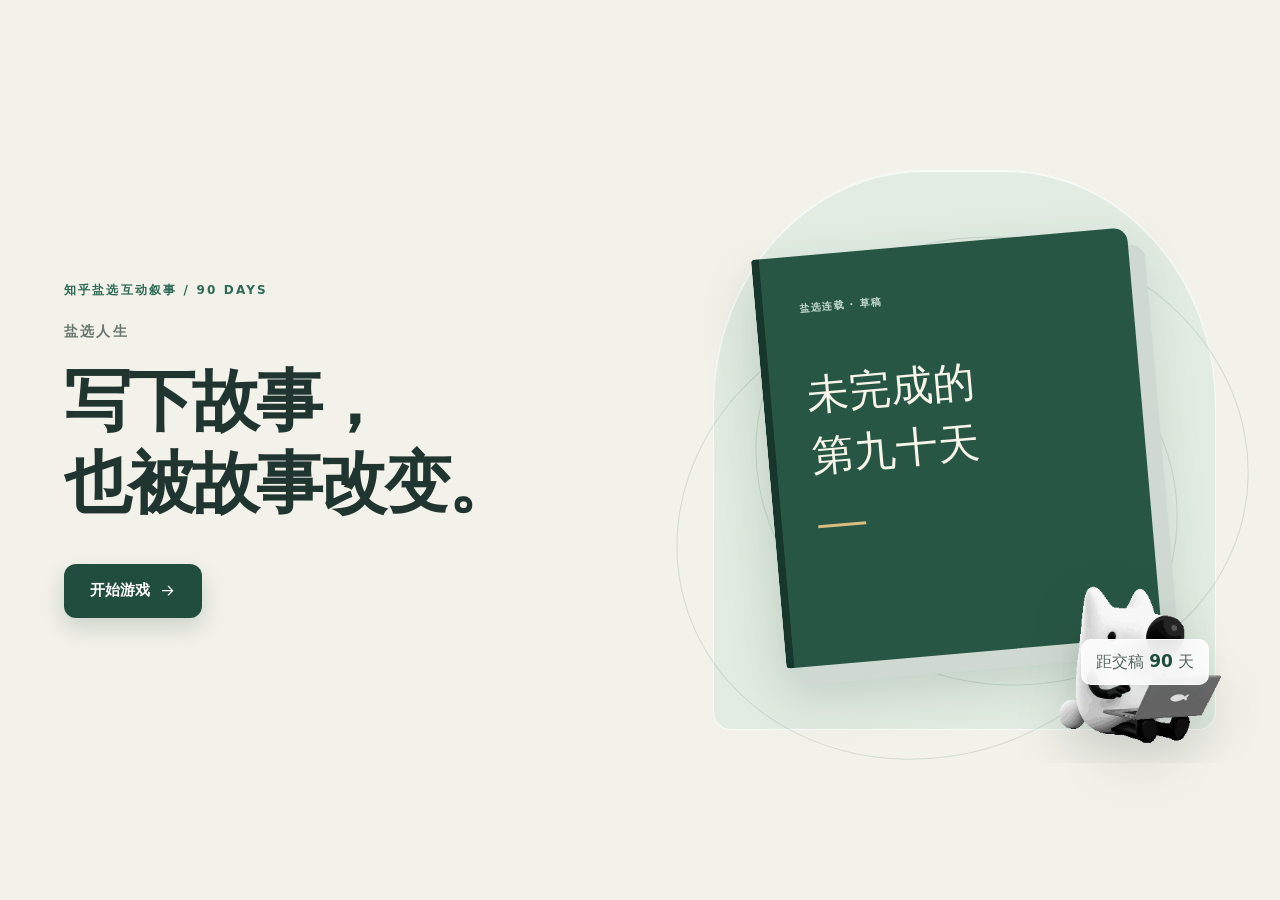
==== commit 9d006802: "Merge remote-tracking branch 'origin/main'" ====
--- a/versions/v2/index.html
+++ b/versions/v2/index.html
@@ -569,7 +569,7 @@
 .prep-head{display:flex;align-items:center;justify-content:space-between;margin-bottom:18px;padding:12px 15px;border-radius:11px;background:rgba(255,255,255,.62);color:var(--ink-2);font-size:12px}.prep-head>span b{color:var(--brand);font-size:16px}
 .prep-slots{display:flex;align-items:center;gap:7px}.prep-slots i{width:10px;height:10px;border:2px solid #9eada5;border-radius:50%}.prep-slots i.filled{border-color:var(--brand-2);background:var(--brand-2)}.prep-slots b{margin-left:4px;color:var(--brand)}
 .prep-option{grid-template-columns:46px minmax(160px,.7fr) minmax(280px,1fr) 20px;min-height:78px}.prep-effects{display:flex;flex-wrap:wrap;justify-content:flex-end;gap:5px}.prep-option:disabled{opacity:.46;cursor:not-allowed;filter:saturate(.4)}
-.effect-chip{display:inline-flex;align-items:center;padding:4px 7px;border-radius:7px;font-size:10px;font-weight:800;white-space:nowrap}.effect-chip.is-up{background:#e5f3e9;color:#286545}.effect-chip.is-down{background:#f7e8e4;color:#a34b3d}.effect-chip.is-neutral{background:#edf0ed;color:#6f7c75}.effect-chip.is-compact{padding:3px 6px;font-size:9.5px}
+.effect-chip{display:inline-flex;align-items:center;padding:4px 7px;border-radius:7px;font-size:10px;font-weight:800;white-space:nowrap}.effect-chip.is-up{background:#e3ebe4;color:#496c58}.effect-chip.is-down{background:#eee3df;color:#8e594e}.effect-chip.is-neutral{background:#e8ebe7;color:#66746d}.effect-chip.is-compact{padding:3px 6px;font-size:9.5px}
 .action-result{display:flex;align-items:center;gap:8px;margin-top:12px;padding:11px 14px;border:1px solid #cfe0d5;border-radius:10px;background:#edf6f0;color:var(--brand);font-size:12px}.action-result .ui-icon{width:16px}
 .freedom-scale{padding:18px;border:1px solid var(--line);border-radius:16px;background:rgba(255,255,255,.55)}
 .freedom-axis{display:grid;grid-template-columns:auto 1fr auto;gap:12px;align-items:center;margin:2px 4px 16px;color:var(--ink-3);font-size:10px;font-weight:700}.freedom-axis i{height:2px;background:linear-gradient(90deg,var(--brand),#d8b26a)}
@@ -589,24 +589,30 @@
 .map-focus-icon{display:grid;place-items:center;width:48px;height:48px;border-radius:12px;background:var(--mint);color:var(--brand)}.map-focus-icon .ui-icon{width:22px}.map-focus>div:nth-child(2){display:flex;flex-direction:column;gap:6px}.map-focus span{color:var(--ink-3);font-size:10px;font-weight:800;letter-spacing:.08em}.map-focus p{max-width:600px;font:14px/1.75 var(--serif);color:var(--ink-2)}
 .map-focus dl{display:flex;gap:8px}.map-focus dl div{min-width:82px;padding:9px 10px;border-left:1px solid var(--line)}.map-focus dt{display:flex;align-items:center;gap:4px;color:var(--ink-3);font-size:9px}.map-focus dt .ui-icon{width:12px}.map-focus dd{margin-top:5px;color:var(--ink);font-size:13px;font-weight:800}.map-action{display:flex;justify-content:flex-end;margin-top:24px}
 
-/* 发布反馈与作者决策 */
-.feedback-screen{max-width:1260px;padding-top:48px}
-.feedback-head{display:flex;align-items:flex-end;justify-content:space-between;gap:30px;margin-bottom:26px}.feedback-head .eyebrow{margin-bottom:10px}.feedback-head h1{font:700 clamp(30px,3.5vw,45px)/1.28 var(--serif);letter-spacing:-.035em}
-.chapter-pulse{min-width:260px;padding:15px 17px;border:1px solid var(--line);border-radius:13px;background:rgba(255,255,255,.76);box-shadow:var(--shadow-soft)}.chapter-pulse>span{display:flex;align-items:center;gap:6px;margin-bottom:8px;color:var(--ink-3);font-size:10px;font-weight:800}.chapter-pulse>span .ui-icon{width:14px}.chapter-pulse .delta-row{border:0;padding:2px 0;font-size:11px}
-.feedback-layout{display:grid;grid-template-columns:minmax(300px,.72fr) minmax(560px,1.28fr);gap:18px;align-items:start}
-.reader-panel,.decision-console{border:1px solid var(--line);border-radius:16px;background:rgba(255,255,255,.82);box-shadow:var(--shadow-soft)}
-.reader-panel{padding:18px}.panel-title{display:flex;align-items:center;gap:11px;padding:2px 2px 15px;border-bottom:1px solid var(--line)}.panel-title>span{display:grid;place-items:center;width:38px;height:38px;border-radius:10px;background:var(--mint);color:var(--brand)}.panel-title>span .ui-icon{width:18px}.panel-title>div{display:flex;flex-direction:column;gap:2px}.panel-title b{font-size:13px}.panel-title small{color:var(--ink-3);font-size:10px}
-.reader-panel .comment-list{gap:0}.reader-panel .comment{padding:15px 2px;border:0;border-bottom:1px solid #e8ede9;border-radius:0;background:transparent}.reader-panel .comment:last-child{border-bottom:0}.reader-panel .comment-name{color:var(--ink)}.reader-panel .comment-body{font-size:12.5px;line-height:1.65;color:var(--ink-2)}
-.decision-console{padding:20px}.decision-console-head{display:flex;align-items:center;justify-content:space-between;gap:20px;margin-bottom:14px}.decision-console-head>div>span{color:var(--brand-2);font-size:9px;font-weight:800;letter-spacing:.13em}.decision-console-head h2{margin-top:5px;font:700 24px var(--serif)}
-.route-signal{display:grid;grid-template-columns:28px auto;grid-template-rows:auto auto;column-gap:8px;padding:8px 10px;border-left:3px solid var(--route);background:color-mix(in srgb,var(--route) 7%,#fff)}.route-signal>.ui-icon{grid-row:1/3;align-self:center;width:20px;color:var(--route)}.route-signal small{color:var(--ink-3);font-size:8px}.route-signal b{font-size:10px}
-.author-actions{display:grid;grid-template-columns:1fr 1fr;gap:9px}
-.author-action{position:relative;display:grid;grid-template-columns:38px minmax(0,1fr) 16px;gap:11px;align-items:start;min-height:138px;padding:15px;border:1px solid var(--line);border-radius:13px;background:#fff;text-align:left;transition:.18s;overflow:hidden}
-.author-action::before{content:"";position:absolute;left:0;top:0;bottom:0;width:3px;background:#8aa99a}.author-action--social::before{background:#5e8dab}.author-action--risk::before{background:#bd6757}.author-action--craft::before{background:#b28a4d}
-.author-action:hover{transform:translateY(-3px);border-color:#9eb2a7;box-shadow:0 12px 28px rgba(28,55,43,.09)}.author-action:active{transform:translateY(-1px) scale(.993)}
-.author-action-icon{display:grid;place-items:center;width:38px;height:38px;border-radius:10px;background:#e8f1eb;color:var(--brand)}.author-action--social .author-action-icon{background:#e8f1f5;color:#47768f}.author-action--risk .author-action-icon{background:#f7e9e6;color:#a54f40}.author-action--craft .author-action-icon{background:#f5efe2;color:#8c6a37}.author-action-icon .ui-icon{width:18px}
-.author-action-copy{display:flex;flex-direction:column;gap:3px;min-width:0}.author-action-copy>small{color:var(--ink-3);font-size:8px;font-weight:800;letter-spacing:.12em}.author-action-copy>b{font:700 16px var(--serif)}.author-action-copy>em{min-height:32px;color:var(--ink-3);font-size:10px;font-style:normal;line-height:1.55}.author-action-copy>span{display:flex;flex-wrap:wrap;gap:4px;margin-top:4px}.author-action>.ui-icon{align-self:center;width:15px;color:#9ca9a2}
-.author-action-route{position:absolute;right:12px;top:10px;color:#829088;font-size:8px;font-weight:700}
-.event-card{margin-bottom:14px;padding:13px 14px;border:1px solid #e7c7bd;border-radius:11px;background:#fff7f4}.event-h{display:grid;grid-template-columns:18px auto 1fr;gap:6px;align-items:center;margin:0;color:#a24c3e}.event-h .ui-icon{width:16px}.event-h span{font-size:8px;letter-spacing:.12em}.event-h b{font-size:11px}.event-card p{margin:6px 0 0 24px;font-size:11px;line-height:1.6}
+/* 发布反馈与作者决策：纸张评论流 + 深色编辑控制台 */
+.feedback-screen{max-width:1400px;padding:54px 36px 86px}
+.feedback-head{display:flex;align-items:flex-end;justify-content:space-between;gap:42px;margin-bottom:30px;padding:0 8px}.feedback-head .eyebrow{margin-bottom:12px;color:#7c8c83;font-size:10px;font-weight:800}.feedback-head h1{font:700 clamp(32px,3.5vw,48px)/1.2 var(--serif);letter-spacing:-.045em}.feedback-head h1 span{color:#718078;font-weight:500}
+.chapter-pulse{min-width:310px;padding:0 0 5px;border:0;border-bottom:1px solid #aebbb2;background:transparent;box-shadow:none}.chapter-pulse>span{display:flex;align-items:center;gap:7px;margin-bottom:10px;color:#63746b;font-size:9px;font-weight:800;letter-spacing:.14em}.chapter-pulse>span .ui-icon{width:14px}.chapter-pulse>div{display:flex;gap:18px}.chapter-pulse .delta-row{display:flex;gap:7px;padding:0;border:0;font-size:11px}.chapter-pulse .delta-row span{color:#7b8981}.chapter-pulse .delta-row b{font-size:12px}
+.feedback-screen .delta-row .up{color:#557765}.feedback-screen .delta-row .down{color:#956358}
+.feedback-layout{--feedback-panel-height:clamp(620px,calc(100vh - 96px),760px);display:grid;grid-template-columns:minmax(320px,.72fr) minmax(610px,1.28fr);gap:24px;align-items:stretch}
+.reader-panel{position:sticky;top:76px;height:var(--feedback-panel-height);max-height:none;padding:27px 25px 20px;overflow:auto;border:0;border-radius:3px 18px 18px 3px;background:linear-gradient(100deg,#e7e2d6,#f4f0e7 14%,#f0ece2);box-shadow:10px 18px 45px rgba(37,48,41,.13),inset 5px 0 rgba(72,91,79,.12)}
+.reader-panel::after{content:"";position:absolute;inset:0;pointer-events:none;background:repeating-linear-gradient(0deg,transparent 0 28px,rgba(75,91,80,.028) 29px)}
+.panel-title{position:relative;z-index:1;display:flex;align-items:center;gap:13px;padding:0 0 19px;border-bottom:1px solid rgba(76,91,80,.2)}.panel-title>span{display:grid;place-items:center;width:34px;height:34px;border:1px solid rgba(40,74,60,.28);border-radius:50%;background:transparent;color:var(--brand)}.panel-title>span .ui-icon{width:16px}.panel-title>div{display:flex;flex-direction:column-reverse;gap:2px}.panel-title b{font:700 16px var(--serif)}.panel-title small{color:#7a867f;font-size:8px;font-weight:800;letter-spacing:.17em}
+.reader-panel .comment-list{position:relative;z-index:1;counter-reset:reader;gap:0}.reader-panel .comment{counter-increment:reader;position:relative;padding:19px 4px 19px 31px;border:0;border-bottom:1px solid rgba(76,91,80,.13);border-radius:0;background:transparent}.reader-panel .comment::before{content:counter(reader,decimal-leading-zero);position:absolute;left:0;top:20px;color:#9d8e77;font:700 9px var(--sans);letter-spacing:.08em}.reader-panel .comment:last-child{border-bottom:0}.reader-panel .comment-name{color:#24372f;font:700 13px var(--serif)}.reader-panel .comment-role{color:#8a8d84;font-size:9px}.reader-panel .comment-body{margin-top:7px;font:13px/1.85 var(--serif);color:#4f5b55}
+.decision-console{position:relative;height:var(--feedback-panel-height);padding:28px 28px 30px;overflow:auto;border:1px solid rgba(82,103,91,.14);border-radius:18px 4px 4px 18px;background:linear-gradient(145deg,#f0efe7,#e6eae3);box-shadow:10px 18px 45px rgba(37,48,41,.11),inset 0 1px rgba(255,255,255,.75);color:#25362f}
+.reader-panel,.decision-console{scrollbar-width:thin;scrollbar-color:#9caaa2 transparent}
+.decision-console::before{content:"";position:absolute;right:-120px;top:-150px;width:360px;height:360px;border:1px solid rgba(142,117,73,.1);border-radius:50%;box-shadow:0 0 0 45px rgba(79,104,90,.025),0 0 0 90px rgba(79,104,90,.018);pointer-events:none}
+.decision-console-head{position:relative;z-index:1;display:flex;align-items:center;justify-content:space-between;gap:20px;margin-bottom:21px;padding-bottom:18px;border-bottom:1px solid rgba(70,91,79,.18)}.decision-console-head>div>span{color:#8c734b;font-size:8px;font-weight:800;letter-spacing:.22em}.decision-console-head h2{margin-top:7px;font:700 27px var(--serif);color:#273a32}
+.route-signal{display:grid;grid-template-columns:26px auto;grid-template-rows:auto auto;column-gap:9px;padding:8px 11px;border:1px solid rgba(143,119,78,.28);border-left:2px solid #9b8054;background:rgba(255,255,255,.3)}.route-signal>.ui-icon{grid-row:1/3;align-self:center;width:18px;color:#927647}.route-signal small{color:#7f8d85;font-size:7px;letter-spacing:.08em}.route-signal b{color:#34463e;font-size:10px}
+.author-actions{position:relative;z-index:1;display:grid;grid-template-columns:1fr 1fr;gap:1px;background:#c8d0ca}
+.author-action{--action-accent:#718d7e;position:relative;display:grid;grid-template-columns:25px 34px minmax(0,1fr);gap:10px;align-items:start;min-height:154px;padding:18px 16px 16px;border:0;border-radius:0;background:#f6f6ef;text-align:left;color:#273a32;transition:background .2s ease,transform .2s ease,box-shadow .2s ease;overflow:hidden}
+.author-action--social{--action-accent:#9aafa5}.author-action--risk{--action-accent:#ba816f}.author-action--craft{--action-accent:#bca06d}
+.author-action::before{content:"";position:absolute;left:0;right:100%;bottom:0;height:2px;background:var(--action-accent);transition:right .26s ease}.author-action::after{content:"";position:absolute;inset:0;background:linear-gradient(115deg,color-mix(in srgb,var(--action-accent) 11%,transparent),transparent 48%);opacity:0;transition:opacity .2s}
+.author-action:hover{z-index:2;transform:translateY(-2px);background:#fffdf7;box-shadow:0 12px 28px rgba(43,65,54,.13)}.author-action:hover::before{right:0}.author-action:hover::after{opacity:1}.author-action:active{transform:none}
+.author-action-no{position:relative;z-index:1;padding-top:2px;color:#87958e;font:700 8px var(--sans);letter-spacing:.1em}.author-action-icon{position:relative;z-index:1;display:grid;place-items:center;width:32px;height:32px;border:1px solid color-mix(in srgb,var(--action-accent) 52%,transparent);border-radius:50%;background:transparent;color:var(--action-accent)}.author-action-icon .ui-icon{width:15px}
+.author-action-copy{position:relative;z-index:1;display:flex;flex-direction:column;gap:4px;min-width:0}.author-action-copy>small{color:var(--action-accent);font-size:7px;font-weight:800;letter-spacing:.13em}.author-action-copy>b{font:700 17px var(--serif);color:#283b33}.author-action-copy>em{min-height:34px;color:#68766f;font-size:9.5px;font-style:normal;line-height:1.65}.author-action-copy>span{display:flex;flex-wrap:wrap;gap:5px;margin-top:5px}.author-action .effect-chip{padding:0;border-radius:0;background:transparent;font-size:8px}.author-action .effect-chip+.effect-chip::before{content:"/";margin-right:5px;color:#a5aea9}.author-action .effect-chip.is-up{color:#587763}.author-action .effect-chip.is-down{color:#9b6155}
+.author-action-enter{position:absolute;right:14px;bottom:12px;z-index:2;display:flex;align-items:center;gap:4px;color:#6f8077;font-size:8px;opacity:0;transform:translateX(-5px);transition:.2s}.author-action-enter .ui-icon{width:12px}.author-action:hover .author-action-enter,.author-action:focus-visible .author-action-enter{opacity:1;transform:none}
+.event-card{position:relative;z-index:1;margin-bottom:18px;padding:14px 16px;border:1px solid rgba(162,101,83,.25);border-radius:2px;background:#eee1da}.event-h{display:grid;grid-template-columns:18px auto 1fr;gap:7px;align-items:center;margin:0;color:#9c6254}.event-h .ui-icon{width:15px}.event-h span{font-size:7px;letter-spacing:.14em}.event-h b{font-size:11px;color:#71483e}.event-card p{margin:7px 0 0 25px;color:#7f655d;font-size:10px;line-height:1.65}
 
 /* 浮层 */
 .game-overlay{padding:24px;background:rgba(16,32,25,.58);backdrop-filter:blur(14px)}
@@ -619,8 +625,40 @@
 .status-resources{margin-top:24px;grid-template-columns:1fr 1fr;gap:9px}.status-resource{display:grid!important;grid-template-columns:38px 1fr auto!important;gap:10px!important;align-items:center;padding:11px 12px;border:1px solid var(--line);border-radius:11px;background:#fff}.status-resource-icon{display:grid!important;place-items:center;width:36px;height:36px;border-radius:9px;background:var(--paper-2);color:var(--brand)}.status-resource-icon .ui-icon{width:17px}.status-resource>span:nth-child(2){display:flex;flex-direction:column;gap:6px;color:var(--ink-3);font-size:9px}.status-resource i{grid-column:auto;height:4px;background:#e4e9e5}.status-resource>b{font-size:15px}
 .status-facts{grid-template-columns:repeat(4,1fr);gap:8px;margin:14px 0}.status-facts span{display:grid;grid-template-columns:18px 1fr;grid-template-rows:auto auto;gap:2px 6px;justify-content:start;padding:11px;border:1px solid var(--line);background:#fff}.status-facts .ui-icon{grid-row:1/3;width:15px;color:var(--brand)}.status-facts small{color:var(--ink-3);font-size:8px}.status-facts b{font-size:9px;white-space:nowrap;overflow:hidden;text-overflow:ellipsis}
 
+/* 全局表面层级：选项用排版和分隔线组织，不再堆叠白色圆角卡片 */
+.setup-wizard,.chapter-wizard{position:relative}
+.setup-wizard::before,.chapter-wizard::before{content:"";position:absolute;left:14px;top:72px;bottom:86px;width:1px;background:linear-gradient(transparent,#b8c5bd 12%,#b8c5bd 88%,transparent)}
+.wizard-grid{gap:1px;border-block:1px solid #cbd5ce;background:#cbd5ce}
+.wizard-card{min-height:164px;border:0;border-radius:0;background:rgba(247,249,245,.92);box-shadow:none}
+.wizard-card:hover:not(:disabled){z-index:1;transform:none;border:0;background:#fff;box-shadow:inset 0 -3px var(--brand-2)}
+.wizard-card.selected{border:0;background:#234a3d;color:#f7f3e8;box-shadow:inset 0 -3px #d0ae6c}
+.wizard-card.selected>span:not(.wizard-card-icon),.wizard-card.selected>small{color:#b8c9c0}.wizard-card.selected>i{color:#e2c889}
+.wizard-card-icon{border:1px solid #aec0b6;border-radius:50%;background:transparent}.wizard-card.selected .wizard-card-icon{border-color:#79998a;background:rgba(255,255,255,.06);color:#e2c889}
+.setup-question{border:0;border-left:2px solid var(--brand-2);border-radius:0;background:linear-gradient(90deg,rgba(47,106,87,.08),transparent);box-shadow:none}
+.chip{border:0;border-bottom:1px solid #aebcb3;border-radius:0;background:transparent}.chip:hover{border-color:var(--brand);background:rgba(255,255,255,.4)}.chip--on{border-color:var(--brand);background:transparent;color:var(--brand);box-shadow:inset 0 -3px var(--brand);font-weight:800}
+.continuity-card{padding:19px 22px;border:0;border-left:2px solid var(--brand-2);border-radius:0;background:linear-gradient(90deg,rgba(47,106,87,.075),transparent)}
+.intent-list,.prep-list{gap:0;border-top:1px solid #c9d3cc}
+.intent-option,.prep-option{min-height:92px;border:0;border-bottom:1px solid #c9d3cc;border-radius:0;background:transparent}
+.intent-option:hover,.prep-option:hover:not(:disabled){transform:none;border-color:#94aa9e;background:linear-gradient(90deg,rgba(255,255,255,.75),rgba(255,255,255,.26));box-shadow:inset 3px 0 var(--brand-2)}
+.intent-icon,.prep-icon{border:1px solid #adc0b5;border-radius:50%;background:transparent}.intent-effect{padding:0 0 3px;border-bottom:1px solid #8ba397;border-radius:0;background:transparent}
+.prep-head{padding:10px 0 15px;border-bottom:1px solid #c9d3cc;border-radius:0;background:transparent}
+.prep-option .effect-chip{padding:1px 0;border-radius:0;background:transparent}.prep-option .effect-chip+.effect-chip::before{content:"/";margin-right:5px;color:#a7b2ac}
+.freedom-scale{padding:18px 0 0;border:0;border-block:1px solid #c9d3cc;border-radius:0;background:transparent}
+.script-grid{gap:1px;background:#c9d3cc}.script-option{min-height:190px;border:0;border-radius:0;background:#f6f8f4;box-shadow:none}.script-option:hover{z-index:1;transform:none;border:0;background:#fff;box-shadow:inset 0 -3px #8ca799}.script-option.selected{border:0;background:#254a3e;color:#f7f3e8;box-shadow:inset 0 -3px #d0ae6c}.script-option.selected>small,.script-option.selected .script-level{color:#b8c9c0}.script-option.selected .script-meta em{color:#d5ddd8}
+.script-meta em{padding:0;border-radius:0;background:transparent;border-bottom:1px solid #c0cbc4}
+.chapter-ready{gap:0;border-block:1px solid #c9d3cc}.chapter-ready>span{padding:14px 16px;border:0;border-right:1px solid #c9d3cc;border-radius:0;background:transparent}.chapter-ready>span:last-child{border-right:0}
+.map-focus{position:relative;padding:24px 26px;border:1px solid rgba(67,94,81,.18);border-radius:8px;background:linear-gradient(118deg,rgba(250,249,244,.94),rgba(231,236,228,.88));box-shadow:0 16px 38px rgba(37,58,48,.09);color:var(--ink);overflow:hidden}.map-focus::before{content:"";position:absolute;inset:0 auto 0 0;width:3px;background:linear-gradient(#4f7d69,#c1a36d)}.map-focus-icon{border:1px solid #a9bdb2;border-radius:50%;background:rgba(255,255,255,.48);color:#406d59}.map-focus span,.map-focus dt{color:#718078}.map-focus p,.map-focus dd{color:var(--ink)}.map-focus dl div{border-left-color:rgba(70,96,83,.16)}.map-focus-copy{min-width:0}.map-focus-thread{display:flex;align-items:baseline;gap:9px;margin-top:2px;color:#6b756f!important;font:11px/1.6 var(--sans)!important;letter-spacing:0!important}.map-focus-thread b{flex:none;color:#9b7141;font-size:9px;letter-spacing:.1em}.map-action .btn{box-shadow:0 10px 24px rgba(37,76,62,.16)}
+.overlay-panel{border-radius:4px 20px 20px 4px;background:linear-gradient(100deg,#eef0e9,#fbfcf8 12%,#f5f7f2);box-shadow:18px 32px 90px rgba(11,29,22,.3),inset 5px 0 rgba(42,79,63,.13)}
+.overlay-title-icon{border:1px solid #abc0b5;border-radius:50%;background:transparent}.overlay-close{border:0;border-radius:50%;background:transparent}.overlay-close:hover{background:#e8ede8}
+.map-now,.status-goal{border:0;border-left:2px solid var(--brand-2);border-radius:0;background:linear-gradient(90deg,rgba(47,106,87,.075),transparent)}.map-now>span,.status-goal>span{border:1px solid #b2c3ba;border-radius:50%;background:transparent}
+.status-resources{gap:0;border-top:1px solid #ccd5cf}.status-resource{border:0!important;border-bottom:1px solid #ccd5cf!important;border-radius:0!important;background:transparent!important}.status-resource:nth-child(odd){border-right:1px solid #ccd5cf!important}.status-resource-icon{border:1px solid #bdcac3;border-radius:50%;background:transparent!important}
+.status-facts{gap:0;border-block:1px solid #ccd5cf}.status-facts span{border:0;border-right:1px solid #ccd5cf;background:transparent}.status-facts span:last-child{border-right:0}
+.tutorial-loop{padding:10px 0;border:0;border-block:1px solid #c9d3cc;border-radius:0;background:transparent}.tutorial-loop span{background:transparent!important}
+.tutorial-grid{gap:1px;background:#c9d3cc}.tutorial-step{min-height:205px;border:0;border-radius:0;background:#f7f8f4}.tutorial-step-icon{border:1px solid #adc0b5;border-radius:50%;background:transparent}
+.story-options{gap:1px;background:rgba(255,255,255,.13)}.story-options .choice{border:0;border-radius:0;background:rgba(8,18,24,.68)}.story-options .choice:hover{background:rgba(34,55,63,.9);box-shadow:inset 3px 0 var(--scene-accent)}
+
 /* 剧情层细节 */
-.story-panel{border-radius:16px}.story-facts span{border-radius:7px}.story-options .choice{border-radius:12px}.choice-impact,.story-facts span{backdrop-filter:blur(6px)}
+.story-panel{border-radius:16px}.story-facts span{border-radius:7px}.story-options .choice{border-radius:0}.choice-impact,.story-facts span{backdrop-filter:blur(6px)}
 .consequence-mark{border-color:#aac2b5;background:#edf6f0;color:var(--brand);box-shadow:0 0 0 9px rgba(47,106,87,.055)}.consequence-mark .ui-icon{width:25px}
 .transition-glyph{display:grid;place-items:center;width:50px;height:50px;margin-bottom:6px;border:1px solid var(--line);border-radius:14px;background:rgba(255,255,255,.72);color:var(--brand);box-shadow:var(--shadow-soft)}.transition-glyph .ui-icon{width:22px}
 .generation-orbit{position:relative;display:grid;place-items:center;width:210px;height:210px;margin-bottom:12px;border:1px solid rgba(47,106,87,.18);border-radius:50%}.generation-orbit::before,.generation-orbit::after{content:"";position:absolute;border:1px solid rgba(47,106,87,.12);border-radius:50%;animation:orbit-pulse 2.2s ease-in-out infinite}.generation-orbit::before{inset:18px}.generation-orbit::after{inset:38px;animation-delay:.45s}.generation-orbit>span{position:absolute;right:17px;top:28px;display:grid;place-items:center;width:40px;height:40px;border-radius:11px;background:var(--brand);color:#fff;z-index:2}.generation-orbit>span .ui-icon{width:19px}.generation-orbit .kanshan{position:relative;z-index:1;width:150px;height:150px}.generation-state>p{margin:16px 0;font:12px var(--sans);color:var(--ink-3)}.generation-state>p b{color:var(--brand)}.generation-line{width:min(280px,70vw);height:4px;border-radius:8px;background:#dce5de;overflow:hidden}.generation-line i{display:block;width:42%;height:100%;border-radius:inherit;background:var(--brand-2);animation:generation-slide 1.4s ease-in-out infinite}.generation-error-icon{display:grid;place-items:center;width:54px;height:54px;margin-bottom:16px;border-radius:15px;background:#f6e8e4;color:#aa5141}.generation-error-icon .ui-icon{width:24px}.generation-state--error p{max-width:540px}.generation-state--error .btn-row{margin-top:8px}@keyframes generation-slide{0%{transform:translateX(-110%)}100%{transform:translateX(340%)}}@keyframes orbit-pulse{50%{transform:scale(1.04);opacity:.45}}
@@ -628,7 +666,7 @@
 @media(max-width:980px){
   .route-wizard{grid-template-columns:repeat(3,1fr)}
   .feedback-layout{grid-template-columns:1fr}
-  .reader-panel{order:2}.decision-console{order:1}
+  .reader-panel{position:static;order:2;height:auto;max-height:600px}.decision-console{order:1;height:auto;overflow:visible}
   .map-focus{grid-template-columns:48px 1fr}.map-focus dl{grid-column:1/-1;padding-top:12px;border-top:1px solid var(--line)}
   .hud-context{display:none}
 }
@@ -698,11 +736,16 @@
 body.game-atmosphere[data-tension="4"]{--ambient-top:#dedbd7;--ambient-bottom:#d1d2cf;--ambient-shadow:rgba(67,30,31,.29);--ambient-scene:rgba(137,55,48,.27)}
 body.game-atmosphere[data-tension="3"]::after{opacity:.78;filter:contrast(1.08)}
 body.game-atmosphere[data-tension="4"]::after{opacity:.94;filter:contrast(1.15);animation:author-shadow-shift 7s ease-in-out infinite alternate}
+body.game-atmosphere[data-realm="author"]{--ambient-light:rgba(215,205,176,.32);--ambient-scene:rgba(78,108,94,.14)}
+body.game-atmosphere[data-realm="author"][data-mood="warm"]{--ambient-light:rgba(224,200,154,.34);--ambient-scene:rgba(123,98,73,.13)}
+body.game-atmosphere[data-realm="author"][data-mood="cold"]{--ambient-light:rgba(198,213,207,.34);--ambient-scene:rgba(78,105,111,.14)}
+body.game-atmosphere[data-realm="author"][data-mood="tense"]{--ambient-light:rgba(219,188,157,.3);--ambient-scene:rgba(130,79,67,.15)}
 body.game-atmosphere[data-realm="story"]{--ambient-top:#111d29;--ambient-bottom:#081118;--ambient-light:rgba(116,156,173,.24);--ambient-scene:rgba(111,63,62,.2);--ambient-shadow:rgba(0,0,0,.5)}
 body.game-atmosphere[data-realm="story"]::before{animation-duration:6s}
 body.game-atmosphere[data-condition="exhausted"]::before{filter:grayscale(.35);opacity:.55;animation-duration:18s}
 body.game-atmosphere[data-condition="fractured"]::after{background:radial-gradient(ellipse at 18% 45%,rgba(35,61,76,.2),transparent 39%),radial-gradient(ellipse at 84% 61%,rgba(112,42,39,.21),transparent 42%)}
 body.game-atmosphere[data-condition="clue"]::before{background:radial-gradient(ellipse at 82% 30%,rgba(255,220,145,.43),transparent 25%),radial-gradient(circle at 58% 72%,rgba(207,177,111,.16),transparent 18%)}
+body.game-atmosphere[data-realm="author"][data-condition="clue"]::before{background:radial-gradient(ellipse at 82% 30%,rgba(213,190,145,.27),transparent 27%),radial-gradient(circle at 58% 72%,rgba(105,137,119,.12),transparent 20%)}
 body.game-atmosphere[data-realm="author"] .screen:not(.screen--scene),
 body.game-atmosphere[data-realm="author"] .passage{position:relative}
 body.game-atmosphere[data-realm="author"] .chapter-wizard::after,
@@ -762,13 +805,28 @@
 .consequence-stage .memory-slip{border-color:rgba(255,255,255,.11);background:rgba(255,255,255,.055)}.consequence-stage .memory-slip b{color:#d9c89e}
 .suspense-motes{position:absolute;inset:0;z-index:2;overflow:hidden;pointer-events:none}.suspense-motes i{position:absolute;width:3px;height:3px;border-radius:50%;background:#d8c490;box-shadow:0 0 10px #d4b878;opacity:.2;animation:mote-rise 6s ease-in-out infinite}.suspense-motes i:nth-child(1){left:12%;top:76%;animation-delay:-1s}.suspense-motes i:nth-child(2){left:27%;top:62%;animation-delay:-4s;animation-duration:8s}.suspense-motes i:nth-child(3){left:48%;top:84%;animation-delay:-2s}.suspense-motes i:nth-child(4){left:67%;top:71%;animation-delay:-5s;animation-duration:7s}.suspense-motes i:nth-child(5){left:82%;top:58%;animation-delay:-3s;animation-duration:9s}.suspense-motes i:nth-child(6){left:91%;top:82%;animation-delay:-6s}
 
-/* 作者落笔后，光线收束成墨并自动切入主角视角 */
-.realm-transition{position:relative;display:grid;place-items:center;min-height:100vh;overflow:hidden;background:#020405;color:#edf0e9;isolation:isolate}
-.realm-transition::before{content:"";position:absolute;inset:-12%;z-index:0;background:radial-gradient(circle at 50% 48%,rgba(97,135,124,.34),rgba(22,36,36,.2) 24%,rgba(3,7,8,.97) 62%);animation:realm-breath 3s cubic-bezier(.45,0,.3,1) both}
-.realm-transition::after{content:"";position:absolute;inset:0;z-index:1;background:radial-gradient(circle at 50% 48%,rgba(229,216,176,.24),transparent 8%,rgba(0,0,0,.78) 46%);mix-blend-mode:screen;animation:realm-flash 3s ease-in-out both}
-.realm-ink{position:absolute;inset:0;z-index:2;display:grid;place-items:center;pointer-events:none}.realm-ink i{position:absolute;border-radius:50%;border:1px solid rgba(210,198,158,.2);box-shadow:0 0 45px rgba(119,159,148,.14),inset 0 0 50px rgba(0,0,0,.52)}.realm-ink i:nth-child(1){width:22vmax;height:22vmax;animation:ink-ring-one 3s cubic-bezier(.3,.7,.2,1) both}.realm-ink i:nth-child(2){width:37vmax;height:37vmax;border-color:rgba(125,159,149,.13);animation:ink-ring-two 3s cubic-bezier(.3,.7,.2,1) both}.realm-ink i:nth-child(3){width:4vmax;height:4vmax;border:0;background:#000;filter:blur(8px);animation:ink-core 3s ease-in-out both}
-.realm-copy{position:relative;z-index:4;text-align:center;animation:realm-copy-in 3s ease-in-out both}.realm-copy>span{display:block;margin-bottom:19px;color:#b79a63;font-size:9px;font-weight:800;letter-spacing:.32em}.realm-copy h1{margin:0;font:700 clamp(34px,5vw,64px)/1.42 var(--serif);letter-spacing:-.04em;text-shadow:0 8px 34px rgba(0,0,0,.8)}.realm-copy p{margin:18px 0 0;color:#91a29c;font:13px/1.8 var(--serif);letter-spacing:.12em}
-.realm-skip{position:absolute;z-index:5;left:50%;bottom:7vh;display:flex;align-items:center;gap:8px;transform:translateX(-50%);color:#71827c;font-size:9px;letter-spacing:.14em;animation:realm-skip-in 3s ease both}.realm-skip span{padding:3px 6px;border:1px solid #53635e;border-radius:4px;color:#9baca5;font-size:8px}.realm-skip:hover{color:#d7c18e}
+/* 关键页面共用呼吸式转场；色彩随叙事阶段变化 */
+.realm-transition,.page-transition{--transition-duration:3s;--transition-bg:#020405;--transition-glow:#61877c;--transition-flash:#e5d8b0;--transition-accent:#b79a63;--transition-muted:#91a29c;position:relative;display:grid;place-items:center;min-height:100vh;overflow:hidden;background:var(--transition-bg);color:#edf0e9;isolation:isolate}
+.page-transition{--transition-duration:2.4s;position:fixed;inset:0;z-index:1000;min-height:0}
+.page-transition--opening{--transition-bg:#030911;--transition-glow:#477ca1;--transition-flash:#b9e4ef;--transition-accent:#88b8cf;--transition-muted:#7795a6}
+.page-transition--question{--transition-bg:#03100f;--transition-glow:#2f827a;--transition-flash:#bdebdc;--transition-accent:#79c2ae;--transition-muted:#78a99e}
+.page-transition--countdown{--transition-bg:#100a03;--transition-glow:#a56e30;--transition-flash:#f0d29b;--transition-accent:#d6a85f;--transition-muted:#ad9270}
+.page-transition--workbench{--transition-bg:#100707;--transition-glow:#824841;--transition-flash:#e4c09d;--transition-accent:#c59668;--transition-muted:#a78c7b}
+.realm-transition::before,.page-transition::before{content:"";position:absolute;inset:-12%;z-index:0;background:radial-gradient(circle at 50% 48%,color-mix(in srgb,var(--transition-glow) 40%,transparent),color-mix(in srgb,var(--transition-glow) 18%,transparent) 24%,color-mix(in srgb,var(--transition-bg) 97%,#000) 62%);animation:realm-breath var(--transition-duration) cubic-bezier(.45,0,.3,1) both}
+.realm-transition::after,.page-transition::after{content:"";position:absolute;inset:0;z-index:1;background:radial-gradient(circle at 50% 48%,color-mix(in srgb,var(--transition-flash) 28%,transparent),transparent 8%,rgba(0,0,0,.78) 46%);mix-blend-mode:screen;animation:realm-flash var(--transition-duration) ease-in-out both}
+.realm-ink{position:absolute;inset:0;z-index:2;display:grid;place-items:center;pointer-events:none}.realm-ink i{position:absolute;border-radius:50%;border:1px solid color-mix(in srgb,var(--transition-flash) 22%,transparent);box-shadow:0 0 45px color-mix(in srgb,var(--transition-glow) 18%,transparent),inset 0 0 50px rgba(0,0,0,.52)}.realm-ink i:nth-child(1){width:22vmax;height:22vmax;animation:ink-ring-one var(--transition-duration) cubic-bezier(.3,.7,.2,1) both}.realm-ink i:nth-child(2){width:37vmax;height:37vmax;border-color:color-mix(in srgb,var(--transition-glow) 18%,transparent);animation:ink-ring-two var(--transition-duration) cubic-bezier(.3,.7,.2,1) both}.realm-ink i:nth-child(3){width:4vmax;height:4vmax;border:0;background:#000;filter:blur(8px);animation:ink-core var(--transition-duration) ease-in-out both}
+.realm-copy{position:relative;z-index:4;padding:24px;text-align:center;animation:realm-copy-in var(--transition-duration) ease-in-out both}.realm-copy>span{display:block;margin-bottom:19px;color:var(--transition-accent);font-size:9px;font-weight:800;letter-spacing:.32em}.realm-copy h1{margin:0;font:700 clamp(34px,5vw,64px)/1.42 var(--serif);letter-spacing:-.04em;text-shadow:0 8px 34px rgba(0,0,0,.8)}.realm-copy p{margin:18px 0 0;color:var(--transition-muted);font:13px/1.8 var(--serif);letter-spacing:.12em}
+.realm-skip{position:absolute;z-index:5;left:50%;bottom:7vh;display:flex;align-items:center;gap:8px;transform:translateX(-50%);color:var(--transition-muted);font-size:9px;letter-spacing:.14em;animation:realm-skip-in var(--transition-duration) ease both}.realm-skip span{padding:3px 6px;border:1px solid color-mix(in srgb,var(--transition-muted) 70%,transparent);border-radius:4px;color:color-mix(in srgb,var(--transition-muted) 82%,#fff);font-size:8px}.realm-skip:hover{color:var(--transition-accent)}
+
+/* 回到作者层：不再使用呼吸圆环，改为台灯亮起与稿纸归位 */
+.author-transition{--author-duration:3s;position:relative;display:grid;grid-template-columns:minmax(320px,.9fr) minmax(360px,1fr);align-items:center;gap:7vw;min-height:100vh;padding:8vh 10vw;overflow:hidden;background:linear-gradient(118deg,#080706 0%,#16110c 48%,#0d1210 100%);color:#f2eadb;isolation:isolate;animation:author-curtain var(--author-duration) ease both}
+.author-transition--overlay{--author-duration:2.4s;position:fixed;inset:0;z-index:1000;min-height:0}
+.author-transition::before{content:"";position:absolute;left:-8vw;top:-24vh;width:72vw;height:112vh;z-index:0;background:linear-gradient(116deg,rgba(230,184,112,.34),rgba(211,158,80,.08) 54%,transparent 55%);clip-path:polygon(10% 0,63% 0,100% 100%,0 100%);filter:blur(16px);transform-origin:15% 0;animation:author-lamp-cone var(--author-duration) cubic-bezier(.2,.7,.2,1) both}
+.author-transition::after{content:"";position:absolute;inset:0;z-index:1;background:radial-gradient(ellipse at 32% 64%,rgba(238,199,134,.13),transparent 34%),linear-gradient(90deg,transparent 0 49.8%,rgba(255,255,255,.035) 50%,transparent 50.2%);pointer-events:none}
+.author-desk{position:relative;z-index:3;width:min(440px,42vw);height:410px;justify-self:end;border-bottom:14px solid #2b2016;filter:drop-shadow(0 32px 32px rgba(0,0,0,.52))}
+.desk-lamp{position:absolute;left:5%;top:1%;width:150px;height:220px;transform-origin:40px 200px;animation:author-lamp-settle var(--author-duration) ease both}.desk-lamp::before{content:"";position:absolute;left:32px;bottom:20px;width:10px;height:160px;border-radius:8px;background:#75634e;transform:rotate(14deg);transform-origin:bottom}.desk-lamp::after{content:"";position:absolute;left:3px;bottom:4px;width:86px;height:17px;border-radius:50%;background:#4a3a2c;box-shadow:0 5px 18px #0008}.desk-lamp i{position:absolute;left:43px;top:14px;width:82px;height:54px;border-radius:50% 50% 16px 16px;background:#8e7658;transform:rotate(14deg);box-shadow:inset 0 -8px 0 #574535}.desk-lamp span{position:absolute;left:66px;top:51px;width:42px;height:12px;border-radius:50%;background:#ffe0a4;filter:blur(3px);box-shadow:0 10px 36px 16px rgba(255,205,124,.55);animation:author-bulb var(--author-duration) ease both}
+.paper-stack{position:absolute;right:1%;bottom:17px;width:285px;height:315px;perspective:800px}.paper-stack>i,.paper-stack article{position:absolute;inset:16px 4px 0 20px;border-radius:3px;background:#d8cbb4;box-shadow:0 14px 35px rgba(0,0,0,.38)}.paper-stack>i:nth-child(1){transform:translate(-72px,-30px) rotate(-16deg);animation:author-sheet-one var(--author-duration) cubic-bezier(.2,.8,.2,1) both}.paper-stack>i:nth-child(2){transform:translate(60px,-42px) rotate(13deg);background:#e5d9c3;animation:author-sheet-two var(--author-duration) cubic-bezier(.2,.8,.2,1) both}.paper-stack>i:nth-child(3){transform:translate(23px,18px) rotate(6deg);background:#c9baa2;animation:author-sheet-three var(--author-duration) cubic-bezier(.2,.8,.2,1) both}.paper-stack article{z-index:2;padding:54px 34px;background:#f1e8d5;color:#3a3027;animation:author-page-settle var(--author-duration) cubic-bezier(.2,.8,.2,1) both}.paper-stack article::before{content:"第  ◻  章";position:absolute;left:34px;top:28px;color:#8b7357;font:700 11px var(--serif);letter-spacing:.22em}.paper-stack article span{display:block;height:2px;margin:0 0 24px;background:#9b8c745c;transform-origin:left;animation:author-line-write var(--author-duration) ease both}.paper-stack article span:nth-child(2){width:82%;animation-delay:.08s}.paper-stack article span:nth-child(3){width:66%;animation-delay:.16s}.paper-stack article b{display:block;width:3px;height:18px;margin-top:32px;background:#8a5e32;animation:author-caret .48s steps(1) infinite}
+.author-transition-copy{position:relative;z-index:4;max-width:570px;animation:author-copy-arrive var(--author-duration) ease both}.author-transition-copy>span{color:#c99c62;font-size:9px;font-weight:800;letter-spacing:.32em}.author-transition-copy h1{margin:22px 0 16px;font:700 clamp(38px,5vw,66px)/1.3 var(--serif);letter-spacing:-.045em}.author-transition-copy p{max-width:470px;margin:0;color:#a89b89;font:14px/1.9 var(--serif);letter-spacing:.08em}.author-transition-skip{position:absolute;z-index:5;right:10vw;bottom:7vh;display:flex;align-items:center;gap:8px;color:#8f806d;font-size:9px;letter-spacing:.14em;animation:realm-skip-in var(--author-duration) ease both}.author-transition-skip span{padding:3px 6px;border:1px solid #6e604f;border-radius:4px;color:#baa88f;font-size:8px}.author-transition-skip:hover{color:#e0b575}
 
 /* 教程浮层 */
 .tutorial-panel{width:min(1040px,100%)}
@@ -817,6 +875,17 @@
 @keyframes ink-core{0%{transform:scale(.2);opacity:0}42%{transform:scale(5);opacity:.9}64%{transform:scale(9);opacity:1}100%{transform:scale(17);opacity:0}}
 @keyframes realm-copy-in{0%,34%{opacity:0;transform:translateY(12px);filter:blur(6px)}52%,78%{opacity:1;transform:none;filter:none}100%{opacity:0;transform:translateY(-7px);filter:blur(2px)}}
 @keyframes realm-skip-in{0%,48%{opacity:0}62%,88%{opacity:.65}100%{opacity:0}}
+@keyframes author-curtain{0%{opacity:0}8%,88%{opacity:1}100%{opacity:0}}
+@keyframes author-lamp-cone{0%,16%{opacity:0;transform:rotate(-8deg) scaleX(.7)}28%{opacity:1}34%{opacity:.36}41%,100%{opacity:1;transform:none}}
+@keyframes author-lamp-settle{0%,18%{opacity:0;transform:translate(-28px,-18px) rotate(-7deg)}42%,100%{opacity:1;transform:none}}
+@keyframes author-bulb{0%,24%{opacity:0}30%{opacity:1}35%{opacity:.25}41%,100%{opacity:1}}
+@keyframes author-sheet-one{0%,18%{opacity:0;transform:translate(-145px,-86px) rotate(-28deg)}52%,100%{opacity:1;transform:translate(-8px,-4px) rotate(-4deg)}}
+@keyframes author-sheet-two{0%,22%{opacity:0;transform:translate(130px,-100px) rotate(26deg)}58%,100%{opacity:1;transform:translate(8px,-7px) rotate(3deg)}}
+@keyframes author-sheet-three{0%,26%{opacity:0;transform:translate(78px,90px) rotate(18deg)}62%,100%{opacity:1;transform:translate(3px,2px) rotate(1deg)}}
+@keyframes author-page-settle{0%,34%{opacity:0;transform:translateY(-55px) rotateX(24deg) scale(.92)}62%,100%{opacity:1;transform:none}}
+@keyframes author-line-write{0%,58%{transform:scaleX(0);opacity:0}78%,100%{transform:scaleX(1);opacity:1}}
+@keyframes author-copy-arrive{0%,42%{opacity:0;transform:translateX(28px);filter:blur(5px)}62%,88%{opacity:1;transform:none;filter:none}100%{opacity:0;transform:translateX(-5px)}}
+@keyframes author-caret{50%{opacity:0}}
 @keyframes draw-orbit{to{transform:translate(3vw,2vh) scale(1.08);opacity:.62}}
 @keyframes question-arrive{from{opacity:0;transform:translateY(-14px) scale(.992)}to{opacity:1;transform:none}}
 @keyframes answer-arrive{from{opacity:0;transform:translateY(14px) scale(.992)}to{opacity:1;transform:none}}
@@ -825,6 +894,10 @@
 @keyframes hint-breathe{50%{opacity:.38;transform:translateY(2px)}}
 @media(max-width:900px){.tutorial-grid{grid-template-columns:1fr 1fr}}
 @media(max-width:760px){.tutorial-loop{overflow-x:auto}.tutorial-loop span{min-width:92px}.tutorial-grid{grid-template-columns:1fr}.tutorial-step{min-height:0}.game-nav .nav-left{gap:2px}.draw-screen{padding:22px 14px 48px}.draw-heading{margin-bottom:14px}.question-post{padding:18px}.kanshan-answer{width:calc(100% - 20px);margin-left:20px;padding:18px}.question-post h1{font-size:23px}.typed-answer{min-height:180px;font-size:15px}.draw-controls{flex-direction:column}.draw-controls .btn{width:100%}.consequence-stage{padding:20px 14px 40px}.consequence-stage .consequence{padding:34px 20px}}
+@media(max-width:760px){.author-transition{grid-template-columns:1fr;align-content:center;gap:16px;padding:8vh 24px}.author-desk{width:280px;height:270px;justify-self:center;transform:scale(.78);transform-origin:center bottom}.author-transition-copy{text-align:center}.author-transition-copy h1{font-size:40px}.author-transition-copy p{margin-inline:auto}.author-transition-skip{right:50%;transform:translateX(50%)}}
+/* 后置覆盖：教程定义位于文件后段，继续沿用章节索引式布局 */
+.tutorial-loop{border:0;border-block:1px solid #c9d3cc;border-radius:0;background:transparent}.tutorial-loop span{background:transparent}
+.tutorial-grid{gap:1px;background:#c9d3cc}.tutorial-step{border:0;border-radius:0;background:#f7f8f4}.tutorial-step-icon{border:1px solid #adc0b5;border-radius:50%;background:transparent}
 @media(prefers-reduced-motion:reduce){body.game-atmosphere::before,body.game-atmosphere::after,.story-atmosphere i,.draw-ambient i{animation:none!important}.draw-controls{transition:none}}
 </style>
 </head>
@@ -1965,7 +2038,7 @@
 /* 连载节奏、双层过场与持续叙事。复用基础资源与结局渲染。 */
 const LENGTHS = {
   short:{name:'短篇', chapters:6, beats:4, tone:'克制现实', desc:'24 次故事决策 · 每章四幕，聚焦一条冲突并完整落下后果。'},
-  medium:{name:'中篇', chapters:9, beats:5, tone:'层层反转', desc:'45 次故事决策 · 每章五幕，关系、线索与回收彼此咬合。'},
+  medium:{name:'中篇', chapters:9, beats:5, tone:'层层反转', desc:'45 次故事决策 · 每章五幕，关系推进、线索铺设与伏笔回收环环相扣。'},
   long:{name:'长篇', chapters:12, beats:6, tone:'戏剧升级', desc:'72 次故事决策 · 每章六幕，多方卷入并形成连锁反转。'},
 };
 const STORY_ARCS = {
@@ -1981,6 +2054,8 @@
 const originalRenderWB = renderWorkbench, originalRenderSetup = renderSetup, originalFeedback = renderFeedback, originalEnding = renderEnding;
 let resumableState = null;
 let realmTransitionToken = 0;
+let pageTransition = null;
+let pageTransitionToken = 0;
 function mode(){ return LENGTHS[state.length || 'medium']; }
 function setSchedule(){
   CHAPTERS = Array.from({length:mode().chapters},(_,i)=>{
@@ -2043,7 +2118,7 @@
   ignore:{icon:'eye',tone:'calm',type:'观察',outcome:'保留创作主动权'},
   reply:{icon:'message',tone:'social',type:'互动',outcome:'用精力换取讨论'},
   argue:{icon:'alert',tone:'risk',type:'对抗',outcome:'高热度，也更失控'},
-  revise:{icon:'edit',tone:'craft',type:'修订',outcome:'调整走向并靠近签约'},
+  revise:{icon:'edit',tone:'craft',type:'修订',outcome:'调整走向，提高签约机会'},
   cater:{icon:'trend',tone:'risk',type:'迎合',outcome:'流量上涨，风格受损'},
   stick:{icon:'shield',tone:'craft',type:'坚持',outcome:'牺牲热度，稳住作品'},
 };
@@ -2054,8 +2129,25 @@
   }).join('')||'<span class="effect-chip is-neutral">状态不变</span>';
 }
 function bridge(target,title,body){ state.transition={target,title,body}; state.phase='transition'; }
+const PAGE_TRANSITIONS = {
+  opening:{tone:'opening',label:'QUESTION / ANSWER',title:'故事，从一次回答开始。',body:'有人提问。你决定写下去。'},
+  question:{tone:'question',label:'MODE / CONNECTED',title:'问题已选定。',body:'从这个问题开始，写下你的回答。'},
+  countdown:{tone:'countdown',label:'DAY 90 / BEGIN',title:'倒计时开始。',body:'第一章尚未动笔，交稿日期已经确定。'},
+  workbench:{tone:'workbench',label:'DESK / MANUSCRIPT',title:'灯亮了。',body:'这一章，等你落笔。'},
+};
+function queuePageTransition(kind,overrides={}){
+  pageTransition={...(PAGE_TRANSITIONS[kind]||PAGE_TRANSITIONS.opening),...overrides};
+}
+function renderPageTransition(item){
+  if(item.tone==='workbench')return renderAuthorTransition(item.label,item.title,item.body,'dismissPageTransition',true);
+  return `<section class="page-transition page-transition--${item.tone}" aria-label="页面转场"><div class="realm-ink" aria-hidden="true"><i></i><i></i><i></i></div><div class="realm-copy"><span>${esc(item.label)}</span><h1>${esc(item.title)}</h1><p>${esc(item.body)}</p></div><button class="realm-skip" data-action="dismissPageTransition" aria-label="跳过转场"><span>ENTER</span> 跳过</button></section>`;
+}
+function renderAuthorTransition(label,title,body,action,isOverlay=false){
+  return `<section class="author-transition ${isOverlay?'author-transition--overlay':''}" aria-label="进入作者层"><div class="author-desk" aria-hidden="true"><div class="desk-lamp"><i></i><span></span></div><div class="paper-stack"><i></i><i></i><i></i><article><span></span><span></span><span></span><b></b></article></div></div><div class="author-transition-copy"><span>${esc(label)}</span><h1>${esc(title)}</h1><p>${esc(body)}</p></div><button class="author-transition-skip" data-action="${action}" aria-label="跳过转场"><span>ENTER</span> 跳过</button></section>`;
+}
 screens.transition = ()=>{
   if(state.transition.target==='chapter')return `<section class="realm-transition" aria-label="从作者层进入主角层"><div class="realm-ink" aria-hidden="true"><i></i><i></i><i></i></div><div class="realm-copy"><span>AUTHOR / CHARACTER</span><h1>你写下的人，<br>开始呼吸。</h1><p>下一次睁眼，你在故事里。</p></div><button class="realm-skip" data-action="continueTransition" aria-label="跳过转场"><span>ENTER</span> 跳过</button></section>`;
+  if(state.transition.target==='manuscript')return renderAuthorTransition('CHARACTER / AUTHOR','主角的经历，写进了手稿。','台灯亮起。刚才经历的一切，已经整理成文字。','continueTransition');
   return `<section class="passage passage--bridge"><div class="transition-glyph">${uiIcon('feather')}</div>${mascot()}<span class="eyebrow">回到书桌</span><h1>${esc(state.transition.title)}</h1><p>${esc(state.transition.body)}</p><button class="btn btn--primary" data-action="continueTransition"><span>继续</span>${uiIcon('arrowRight')}</button></section>`;
 };
 screens.title = ()=>`<section class="new-title"><div class="title-copy"><span class="eyebrow">知乎盐选互动叙事 / 90 DAYS</span><h1>盐选人生<span>写下故事，<br>也被故事改变。</span></h1>${resumableState?`<div class="resume-card"><span class="resume-icon">${uiIcon('book')}</span><div><b>第 ${Math.min(resumableState.chapterIndex+1,LENGTHS[resumableState.length].chapters)} 章 · D-${resumableState.day}</b><span>上次写到这里，存档已留在当前浏览器。</span></div></div><div class="title-actions"><button class="btn btn--primary btn--big" data-action="continueGame"><span>继续游戏</span>${uiIcon('arrowRight')}</button><button class="btn btn--quiet" data-action="newGame">新游戏 · 清除存档</button></div>`:`<button class="btn btn--primary btn--big" data-action="startPrologue"><span>开始游戏</span>${uiIcon('arrowRight')}</button>`}</div><div class="title-art"><div class="art-orbit art-orbit--one"></div><div class="art-orbit art-orbit--two"></div><div class="art-book"><small>盐选连载 · 草稿</small><span>未完成的<br>第九十天</span><i></i></div>${mascot('电脑_6秒_320x320_20fps_透明.gif')}<span class="art-note">距交稿 <b>90</b> 天</span></div></section>`;
@@ -2071,7 +2163,24 @@
   if(state.setupStep===1)return setupShell(2,'故事写什么？',`<div class="setup-question">${esc(state.question.title)}</div><div class="wizard-block"><b>类型</b><div class="chip-row">${GENRES.map(g=>`<button class="chip ${g===state.genre?'chip--on':''}" data-action="pickGenre" data-val="${esc(g)}">${esc(g)}</button>`).join('')}</div></div><div class="wizard-block"><b>主题</b><div class="chip-row">${THEMES.map(t=>`<button class="chip ${t===state.theme?'chip--on':''}" data-action="pickTheme" data-val="${esc(t)}">${esc(t)}</button>`).join('')}</div></div><div class="wizard-actions"><button class="btn btn--ghost" data-action="setupBack">上一步</button><button class="btn btn--primary" data-action="nextSetup">下一步</button></div>`);
   return setupShell(3,'你准备怎么写？',`<div class="wizard-grid route-wizard">${ROUTES.map(r=>`<button class="wizard-card route-option ${r.key===state.routeLean?'selected':''}" data-action="pickRoute" data-val="${r.key}"><span class="wizard-card-icon">${uiIcon(ROUTE_ICONS[r.key])}</span><b>${esc(r.name)}</b><span>${esc(r.desc)}</span><i>${r.key===state.routeLean?uiIcon('check'):''}</i></button>`).join('')}</div><label class="pen-label"><span>笔名</span><input class="pen-input" id="penName" maxlength="12" value="${esc(state.penName)}"></label><div class="wizard-actions"><button class="btn btn--ghost" data-action="setupBack">${uiIcon('arrowLeft')}<span>上一步</span></button><button class="btn btn--primary" data-action="startGame"><span>进入第 90 天</span>${uiIcon('arrowRight')}</button></div>`);
 };
-screens.map = ()=>`<section class="screen map-screen"><div class="map-heading"><div><span class="eyebrow">连载计划 / ${mode().name}</span><h1>还剩 <b>${state.day}</b> 天。<br>下一章等你落笔。</h1></div>${mascot()}</div><div class="chapter-track" aria-label="章节进度">${CHAPTERS.map((c,i)=>`<div class="track-node ${i===state.chapterIndex?'current':''} ${i<state.chapterIndex?'complete':''}"><i>${i<state.chapterIndex?uiIcon('check'):i+1}</i><small>D-${c.day}</small><b>第 ${i+1} 章</b><span>${i<state.chapterIndex?'已归档':i===state.chapterIndex?c.stage:'未开启'}</span></div>`).join('')}</div><div class="map-focus"><div class="map-focus-icon">${uiIcon('feather')}</div><div><span>上一章留下的线索</span><p>${esc(state.memory.at(-1)||state.question.premise)}</p></div><dl><div><dt>${uiIcon('bolt')} 行动力</dt><dd>${state.resources.action}</dd></div><div><dt>${uiIcon('heart')} 精力</dt><dd>${state.resources.energy}</dd></div><div><dt>${uiIcon(ROUTE_ICONS[dominantRouteKey()])} 路线</dt><dd>${ROUTE_MAP[dominantRouteKey()].name}</dd></div></dl></div><div class="map-action"><button class="btn btn--primary btn--big" data-action="toWorkbench"><span>打开第 ${state.chapterIndex+1} 章工作台</span>${uiIcon('arrowRight')}</button></div></section>`;
+function latestStoryCarry(){
+  const latest=state.storyBible?.at(-1);
+  if(!latest)return {label:'开篇线索',summary:state.question.premise,thread:''};
+  const finalDecision=latest.decisions?.at(-1);
+  return {
+    label:`第 ${latest.chapter||Math.max(1,state.chapterIndex)} 章归档`,
+    summary:trunc(latest.lastResult||finalDecision?.result||state.question.premise,150),
+    thread:trunc(latest.cliff||'',100),
+  };
+}
+function continuitySentence(){
+  const carry=latestStoryCarry();
+  return carry.thread?`${carry.summary} 接下来要回应：${carry.thread}`:carry.summary;
+}
+screens.map = ()=>{
+  const carry=latestStoryCarry();
+  return `<section class="screen map-screen"><div class="map-heading"><div><span class="eyebrow">连载计划 / ${mode().name}</span><h1>还剩 <b>${state.day}</b> 天。<br>下一章等你落笔。</h1></div>${mascot()}</div><div class="chapter-track" aria-label="章节进度">${CHAPTERS.map((c,i)=>`<div class="track-node ${i===state.chapterIndex?'current':''} ${i<state.chapterIndex?'complete':''}"><i>${i<state.chapterIndex?uiIcon('check'):i+1}</i><small>D-${c.day}</small><b>第 ${i+1} 章</b><span>${i<state.chapterIndex?'已归档':i===state.chapterIndex?c.stage:'未开启'}</span></div>`).join('')}</div><div class="map-focus"><div class="map-focus-icon">${uiIcon('feather')}</div><div class="map-focus-copy"><span>${esc(carry.label)}</span><p>${esc(carry.summary)}</p>${carry.thread?`<small class="map-focus-thread"><b>待回应</b>${esc(carry.thread)}</small>`:''}</div><dl><div><dt>${uiIcon('bolt')} 行动力</dt><dd>${state.resources.action}</dd></div><div><dt>${uiIcon('heart')} 精力</dt><dd>${state.resources.energy}</dd></div><div><dt>${uiIcon(ROUTE_ICONS[dominantRouteKey()])} 路线</dt><dd>${ROUTE_MAP[dominantRouteKey()].name}</dd></div></dl></div><div class="map-action"><button class="btn btn--primary btn--big" data-action="toWorkbench"><span>打开第 ${state.chapterIndex+1} 章工作台</span>${uiIcon('arrowRight')}</button></div></section>`;
+};
 const LOW_ACTION_WARN = 30;
 const LOW_ENERGY_WARN = 10;
 const PREP = [
@@ -2098,7 +2207,7 @@
 function workbenchShell(step,title,body){return `<section class="screen chapter-wizard"><div class="wizard-top"><span>第 ${state.currentChapter.num} 章 · ${step}/3</span><div>${[1,2,3].map(i=>`<i class="${i<=step?'on':''}"></i>`).join('')}</div></div><h1 class="wizard-title">${title}</h1>${body}</section>`;}
 screens.workbench = ()=>{
   const ch=state.currentChapter;
-  if(state.workbenchStep===0)return workbenchShell(1,'这一章，先解决什么？',`<div class="continuity-card"><span>${uiIcon('book')} 前情</span><p>${esc(state.memory.at(-1)||state.question.premise)}</p></div><div class="intent-list">${Object.entries(PLAN_META).map(([plan,meta],i)=>`<button class="intent-option" data-action="plan" data-val="${plan}"><span class="intent-index">0${i+1}</span><span class="intent-icon">${uiIcon(meta.icon)}</span><span class="intent-copy"><small>${meta.eyebrow}</small><b>${plan}</b><em>${meta.desc}</em></span><span class="intent-effect">${meta.effect}</span>${uiIcon('arrowRight')}</button>`).join('')}</div>`);
+  if(state.workbenchStep===0)return workbenchShell(1,'这一章，先解决什么？',`<div class="continuity-card"><span>${uiIcon('book')} 前情</span><p>${esc(continuitySentence())}</p></div><div class="intent-list">${Object.entries(PLAN_META).map(([plan,meta],i)=>`<button class="intent-option" data-action="plan" data-val="${plan}"><span class="intent-index">0${i+1}</span><span class="intent-icon">${uiIcon(meta.icon)}</span><span class="intent-copy"><small>${meta.eyebrow}</small><b>${plan}</b><em>${meta.desc}</em></span><span class="intent-effect">${meta.effect}</span>${uiIcon('arrowRight')}</button>`).join('')}</div>`);
   if(state.workbenchStep===1)return workbenchShell(2,'落笔前，怎样调整状态？',`<div class="prep-head"><div class="prep-slots"><span>本章可准备</span><i class="${state.prep>0?'filled':''}"></i><i class="${state.prep>1?'filled':''}"></i><b>${Math.max(0,2-state.prep)} 次</b></div><span>当前行动力 <b>${state.resources.action}</b></span></div><div class="prep-list">${PREP.map((p,i)=>{const icons=['search','message','heart'];const desc=['整理前文的伏笔与证据','观察读者正在争论什么','暂时离开书桌恢复状态'];return `<button class="prep-option" data-action="prepare" data-idx="${i}"><span class="prep-icon">${uiIcon(icons[i])}</span><span class="prep-copy"><b>${p.label}</b><small>${desc[i]}</small></span><span class="prep-effects">${effectChips({...p.effect,action:p.action},true)}</span>${uiIcon('arrowRight')}</button>`;}).join('')}</div>${state.prepNote?`<div class="action-result">${uiIcon('check')}<span>${esc(state.prepNote)}</span></div>`:''}<div class="wizard-actions"><button class="btn btn--ghost" data-action="workbenchBack">${uiIcon('arrowLeft')}<span>上一步</span></button><button class="btn btn--primary" data-action="nextWorkbench"><span>${state.prep?'下一步':'跳过准备'}</span>${uiIcon('arrowRight')}</button></div>`);
   return workbenchShell(3,'你替主角决定到哪一步？',`<div class="freedom-scale"><div class="freedom-axis"><span>作者控制更多</span><i></i><span>主角空间更大</span></div><div class="script-grid">${SPECIFICS.map((s,i)=>`<button class="script-option ${ch.specificity===s.key?'selected':''}" data-action="pickSpec" data-val="${s.key}"><span class="script-level">0${i+1}</span><b>${s.label}</b><small>${s.hint}</small><span class="script-meta"><em>${s.choices} 个选项</em><em>-${s.cost} 行动力</em></span><i>${ch.specificity===s.key?uiIcon('check'):''}</i></button>`).join('')}</div></div><div class="chapter-ready"><span><small>本章方向</small><b>${esc(state.chapterPlan)}</b></span><span><small>生成方式</small><b>${state.generationMode==='local'?`${uiIcon('infinity')} 本地模式`:`${uiIcon('cloud')} ${usageLabel()}`}</b></span></div>${state.uiNotice?`<div class="ui-notice">${esc(state.uiNotice)}</div>`:''}<div class="wizard-actions wizard-actions--enter"><button class="btn btn--ghost" data-action="workbenchBack">${uiIcon('arrowLeft')}<span>上一步</span></button><button class="btn btn--primary btn--big" data-action="enterChapter"><span>进入故事</span>${uiIcon('arrowRight')}</button></div>`);
 };
@@ -2111,7 +2220,7 @@
 function chapterIntro(){
   const a=STORY_ARCS[state.genre], ch=state.currentChapter;
   const ctx=baseCtx(ch.scene);
-  const carry=state.memory.length?`上一章留下的事实仍在起作用：${state.memory.at(-1)}`:state.question.premise;
+  const carry=state.storyBible.length?`上一章留下的事实仍在起作用：${continuitySentence()}`:state.question.premise;
   return `${fill(ch.scene.desc,ctx)} ${carry} ${ctx.npc}把${a.object}放到面前，等着你先开口。`;
 }
 enterChapter = function(){
@@ -2208,7 +2317,7 @@
   // 基础 publish 会重复加末次决策的热度和质量，抵消后仅结算具体度。
   const effect=ch.decision.effect;ch.decision.effect={};originalPublish();ch.decision.effect=effect;
   ch.delta=Object.fromEntries(Object.keys(state.resources).map(k=>[k,state.resources[k]-ch.before[k]]));
-  ch.comments.unshift({reader:'追读的老朋友',personaShort:'记得你的承诺',text:`这一章你选择了「${ch.steps.at(-1).text}」。${state.memory.length?'上一章留下的「'+state.memory.at(-1)+'」还没过去，':'从开篇走到这里，'}希望下一章认真回应「${ch.cliffHook}」。`});
+  ch.comments.unshift({reader:'追读的老朋友',personaShort:'记得你的承诺',text:`这一章你选择了「${ch.steps.at(-1).text}」。${state.memory.length?'上一章留下的问题还没有解决，':'从开篇走到这里，'}希望下一章认真回应「${ch.cliffHook}」。`});
 };
 authorDecide = function(idx){
   if(state.phase!=='feedback')return;
@@ -2225,7 +2334,7 @@
   state.memory.push(memory);
   state.storyBible.push({chapter:ch.num,goal:ch.goal,decisions:ch.steps.map(step=>({kind:step.kind,text:trunc(step.text,90),result:trunc(step.result,120)})),lastAction:last.text,lastResult:last.result,cliff:ch.cliffHook,authorResponse:a.label,trust:state.trust,evidence:state.evidence});
   originalAuthor(idx);state.resources.action=clamp(state.resources.action+20,0,100);
-  bridge(state.phase,'关掉评论区，留下一条新的承诺。',`${a.note} 下一章的选项会回应你这次的「${a.label}」。${state.chapterIndex<CHAPTERS.length?'日历翻到剩余 '+state.day+' 天。':'接下来为作品写下最终答案。'}`);
+  bridge(state.phase,'读完反馈，你确定了接下来的方向。',`${a.note} 下一章将延续你这次的「${a.label}」。${state.chapterIndex<CHAPTERS.length?'距离交稿还剩 '+state.day+' 天。':'接下来，为作品写下最终答案。'}`);
 };
 finalChoice = function(idx){
   if(state.phase!=='crisis')return;
@@ -2234,11 +2343,15 @@
 };
 screens.ending = ()=>`<section class="screen novel-ending"><span class="eyebrow">作品结局</span><h2>最后一页，终于有了答案。</h2><p>${esc(state.novelEnding||'')}</p><p>${mode().chapters} 章 · ${mode().chapters*mode().beats} 次主角决策 · ${state.evidence} 条核实线索</p></section>`+originalEnding();
 act = function(action,el){
-  if(action==='startPrologue'&&state.phase==='title'){state.phase='prologue';state.prologueStep=0;render();return;}
+  if(action==='dismissPageTransition'&&pageTransition){pageTransition=null;render();return;}
+  if(pageTransition)pageTransition=null;
+  if(action==='startPrologue'&&state.phase==='title'){state.phase='prologue';state.prologueStep=0;queuePageTransition('opening');render();return;}
   if(action==='nextPrologue'&&state.phase==='prologue'){state.prologueStep=Math.min(PROLOGUE.length-1,state.prologueStep+1);render();return;}
   if(action==='chooseStartMode'&&state.phase==='prologue'){
     if(el.dataset.val==='zhihu'&&(state.zhihuUsage?.remaining??5000)<=0)return;
-    state.generationMode=el.dataset.val==='local'?'local':'zhihu';drawQuestion();render();return;
+    state.generationMode=el.dataset.val==='local'?'local':'zhihu';drawQuestion();
+    queuePageTransition('question',{label:state.generationMode==='local'?'LOCAL / STORY':'ZHIHU / CONNECTED',body:state.generationMode==='local'?'故事留在本地，门已经打开。':'问题来自人群，回答将通向故事。'});
+    render();return;
   }
   if(action==='openOverlay'&&state.question){state.overlay=el.dataset.val;render();return;}
   if(action==='closeOverlay'){state.overlay='';render();return;}
@@ -2267,15 +2380,24 @@
   if(action==='pickSpec'&&state.phase==='workbench'){if(state.workbenchStep!==2)return;state.currentChapter.specificity=el.dataset.val;render();return;}
   if(action==='nextBeat'&&state.phase==='consequence'){
     const ch=state.currentChapter;ch.beat++;ch.choiceLocked=false;
-    if(ch.beat<mode().beats)state.phase='chapter';else{generateProse(ch);bridge('manuscript','角色的经历，变成你桌上的手稿。','你重新成为作者。读完这一章，决定是否发布，再面对读者的反应。');}render();return;
+    if(ch.beat<mode().beats)state.phase='chapter';else{generateProse(ch);bridge('manuscript','本章内容已整理成手稿。','回到作者视角，审阅本章并决定是否发布。');}render();return;
   }
   if(action==='pickRoute'&&state.phase==='setup'){state.routeLean=el.dataset.val;state.routeAffinity={traffic:0,quality:0,controversy:0,commercial:0,self:0};state.routeAffinity[el.dataset.val]=8;render();return;}
+  if(action==='startGame'&&state.phase==='setup'){
+    const pn=$('#penName');if(pn&&pn.value.trim())state.penName=pn.value.trim();
+    state.chapterIndex=0;state.day=CHAPTERS[0].day;state.phase='map';queuePageTransition('countdown');render();return;
+  }
+  if(action==='toWorkbench'&&state.phase==='map'){
+    openWorkbench();
+    if(state.phase==='workbench')queuePageTransition('workbench',{label:`CHAPTER ${state.chapterIndex+1} / DESK`,body:`第 ${state.chapterIndex+1} 章，等待你的第一笔。`});
+    render();return;
+  }
   return originalAct(action,el);
 };
 function mapOverlay(){
   const completed=state.chapters.length,current=state.currentChapter&&!state.chapters.includes(state.currentChapter)?state.currentChapter.steps?.length||0:0;
   const done=Math.min(mode().chapters*mode().beats,completed*mode().beats+current),percent=Math.round(done/(mode().chapters*mode().beats)*100);
-  return `<div class="game-overlay" role="dialog" aria-modal="true" aria-label="故事地图"><div class="overlay-panel map-panel"><button class="overlay-close" data-action="closeOverlay" aria-label="关闭">${uiIcon('close')}</button><div class="overlay-title"><span class="overlay-title-icon">${uiIcon('map')}</span><div><span class="overlay-kicker">故事地图</span><h2>连载完成 ${percent}%</h2></div><b>${done}<small>/ ${mode().chapters*mode().beats} 次选择</small></b></div><div class="overlay-progress"><i style="width:${percent}%"></i></div><div class="overlay-chapters">${CHAPTERS.map((chapter,i)=>`<div class="${i<completed?'done':i===state.chapterIndex?'current':''}"><i>${i<completed?uiIcon('check'):i+1}</i><b>第 ${i+1} 章</b><span>D-${chapter.day}</span></div>`).join('')}</div><div class="map-now"><span>${uiIcon('feather')}</span><div><small>此刻正在发生</small><b>${state.phase==='chapter'||state.phase==='consequence'?`第 ${state.currentChapter.num} 章 · 第 ${state.currentChapter.beat+1} 幕`:`第 ${Math.min(state.chapterIndex+1,mode().chapters)} 章`}</b><p>${esc(state.currentChapter?.goal||state.memory.at(-1)||state.question.premise)}</p></div></div></div></div>`;
+  return `<div class="game-overlay" role="dialog" aria-modal="true" aria-label="故事地图"><div class="overlay-panel map-panel"><button class="overlay-close" data-action="closeOverlay" aria-label="关闭">${uiIcon('close')}</button><div class="overlay-title"><span class="overlay-title-icon">${uiIcon('map')}</span><div><span class="overlay-kicker">故事地图</span><h2>连载完成 ${percent}%</h2></div><b>${done}<small>/ ${mode().chapters*mode().beats} 次选择</small></b></div><div class="overlay-progress"><i style="width:${percent}%"></i></div><div class="overlay-chapters">${CHAPTERS.map((chapter,i)=>`<div class="${i<completed?'done':i===state.chapterIndex?'current':''}"><i>${i<completed?uiIcon('check'):i+1}</i><b>第 ${i+1} 章</b><span>D-${chapter.day}</span></div>`).join('')}</div><div class="map-now"><span>${uiIcon('feather')}</span><div><small>当前进度</small><b>${state.phase==='chapter'||state.phase==='consequence'?`第 ${state.currentChapter.num} 章 · 第 ${state.currentChapter.beat+1} 幕`:`第 ${Math.min(state.chapterIndex+1,mode().chapters)} 章`}</b><p>${esc(state.currentChapter?.goal||state.memory.at(-1)||state.question.premise)}</p></div></div></div></div>`;
 }
 function statusOverlay(){
   const modeValue=state.generationMode==='local'?'本地模式 · 不限次数':`知乎模式 · ${usageLabel()}`;
@@ -2307,24 +2429,36 @@
 const baseRender=render;
 document.addEventListener('keydown',e=>{
   if(e.key==='Escape'&&state?.overlay){state.overlay='';render();return;}
-  if(e.key==='Enter'&&state?.phase==='transition'&&state.transition?.target==='chapter'){e.preventDefault();act('continueTransition',{dataset:{}});}
+  if(e.key==='Enter'&&pageTransition){e.preventDefault();act('dismissPageTransition',{dataset:{}});return;}
+  if(e.key==='Enter'&&state?.phase==='transition'&&['chapter','manuscript'].includes(state.transition?.target)){e.preventDefault();act('continueTransition',{dataset:{}});}
 });
 render = function(){
   const transitionToken=++realmTransitionToken;
+  const pageToken=++pageTransitionToken;
   baseRender();
   const el=$('#app');
-  if(state.phase==='transition'&&state.transition?.target==='chapter'&&typeof window.setTimeout==='function'){
-    window.setTimeout(()=>{if(transitionToken===realmTransitionToken&&state.phase==='transition'&&state.transition?.target==='chapter')act('continueTransition',{dataset:{}});},3000);
+  if(pageTransition){
+    const active=pageTransition;
+    el.innerHTML=renderPageTransition(active)+el.innerHTML;
+    const reducedMotion=typeof window.matchMedia==='function'&&window.matchMedia('(prefers-reduced-motion: reduce)').matches;
+    if(typeof window.setTimeout==='function')window.setTimeout(()=>{
+      if(pageToken===pageTransitionToken&&pageTransition===active){pageTransition=null;render();}
+    },reducedMotion?80:2400);
+  }
+  if(state.phase==='transition'&&['chapter','manuscript'].includes(state.transition?.target)&&typeof window.setTimeout==='function'){
+    const target=state.transition.target;
+    window.setTimeout(()=>{if(transitionToken===realmTransitionToken&&state.phase==='transition'&&state.transition?.target===target)act('continueTransition',{dataset:{}});},3000);
   }
   if(!state.question||['title','prologue','draw','setup'].includes(state.phase)){
     if(document.body){document.body.classList.remove('game-atmosphere');delete document.body.dataset.realm;delete document.body.dataset.tension;delete document.body.dataset.mood;delete document.body.dataset.condition;}
     return;
   }
   const enteringStory=state.phase==='transition'&&state.transition?.target==='chapter';
+  const enteringAuthor=state.phase==='transition'&&state.transition?.target==='manuscript';
   const inner=['chapter','consequence'].includes(state.phase)||enteringStory;
   const visual=narrativeVisualState(inner);
   if(document.body){document.body.classList.add('game-atmosphere');document.body.dataset.realm=visual.realm;document.body.dataset.tension=visual.tension;document.body.dataset.mood=visual.mood;document.body.dataset.condition=visual.condition;}
-  if(enteringStory)return;
+  if(enteringStory||enteringAuthor)return;
   const modeText=state.generationMode==='local'?'本地模式 · 不限次数':`知乎模式 · ${usageLabel()}`;
   const mini=RES_DEFS.slice(0,3).map(item=>`<span class="hud-resource" title="${item.label}">${uiIcon(item.icon)}<b>${Math.round(state.resources[item.key])}</b></span>`).join('');
   const overlay=state.overlay==='map'?mapOverlay():state.overlay==='status'?statusOverlay():state.overlay==='tutorial'?tutorialOverlay():state.overlay==='lowAction'?lowActionOverlay():state.overlay==='hint'?hintOverlay():state.overlay==='prepAdvice'?prepAdviceOverlay():'';
@@ -2333,7 +2467,7 @@
 screens.manuscript = ()=>renderManuscript().replace('AI 续写 · 章节成稿','作者世界 · 审阅本章').replace('AI 依大纲、人物状态与已埋伏笔续写。','正文根据本章行动记录整理。');
 screens.feedback = ()=>{
   const ch=state.currentChapter,dom=dominantRouteKey(),route=ROUTE_MAP[dom];
-  return `<section class="screen feedback-screen"><header class="feedback-head"><div><span class="eyebrow">第 ${ch.num} 章已发布</span><h1>评论区醒了。<br>下一步由作者决定。</h1></div><div class="chapter-pulse"><span>${uiIcon('trend')} 本章变化</span>${renderDelta(ch.delta)}</div></header><div class="feedback-layout"><section class="reader-panel"><div class="panel-title"><span>${uiIcon('message')}</span><div><b>读者评论</b><small>${ch.comments.length} 条新反馈</small></div></div><div class="comment-list">${renderComments(ch.comments,false)}</div></section><aside class="decision-console">${ch.event?`<div class="event-card"><div class="event-h">${uiIcon('alert')}<span>突发事件</span><b>${esc(ch.event.name)}</b></div><p>${esc(fill(ch.event.desc,chapterCtx(ch)))}</p></div>`:''}<div class="decision-console-head"><div><span>作者回应</span><h2>你准备怎么处理？</h2></div><span class="route-signal" style="--route:${route.color}">${uiIcon(ROUTE_ICONS[dom])}<small>当前路线</small><b>${route.name}</b></span></div><div class="author-actions">${AUTHOR_DECISIONS.map((a,i)=>{const meta=AUTHOR_UI[a.key];return `<button class="author-action author-action--${meta.tone}" data-action="authorDecide" data-idx="${i}"><span class="author-action-icon">${uiIcon(meta.icon)}</span><span class="author-action-copy"><small>${meta.type}</small><b>${esc(a.label)}</b><em>${esc(a.desc)} · ${meta.outcome}</em><span>${effectChips(a.eff,true)}</span></span><span class="author-action-route">${ROUTE_MAP[a.route].name}</span>${uiIcon('arrowRight')}</button>`;}).join('')}</div></aside></div></section>`;
+  return `<section class="screen feedback-screen"><header class="feedback-head"><div><span class="eyebrow">CHAPTER ${String(ch.num).padStart(2,'0')} / 已发布</span><h1>读者留下了新的评论。<br><span>现在，决定如何回应。</span></h1></div><div class="chapter-pulse"><span>${uiIcon('trend')} 本章数据</span><div>${renderDelta(ch.delta)}</div></div></header><div class="feedback-layout"><section class="reader-panel"><div class="panel-title"><span>${uiIcon('message')}</span><div><small>READERS / ${String(ch.comments.length).padStart(2,'0')}</small><b>读者评论</b></div></div><div class="comment-list">${renderComments(ch.comments,false)}</div></section><aside class="decision-console">${ch.event?`<div class="event-card"><div class="event-h">${uiIcon('alert')}<span>突发事件</span><b>${esc(ch.event.name)}</b></div><p>${esc(fill(ch.event.desc,chapterCtx(ch)))}</p></div>`:''}<div class="decision-console-head"><div><span>AUTHOR RESPONSE</span><h2>选择回应方式</h2></div><span class="route-signal" style="--route:${route.color}">${uiIcon(ROUTE_ICONS[dom])}<small>当前路线</small><b>${route.name}</b></span></div><div class="author-actions">${AUTHOR_DECISIONS.map((a,i)=>{const meta=AUTHOR_UI[a.key];return `<button class="author-action author-action--${meta.tone}" data-action="authorDecide" data-idx="${i}"><span class="author-action-no">${String(i+1).padStart(2,'0')}</span><span class="author-action-icon">${uiIcon(meta.icon)}</span><span class="author-action-copy"><small>${meta.type} · ${ROUTE_MAP[a.route].name}</small><b>${esc(a.label)}</b><em>${esc(a.desc)}。${meta.outcome}</em><span>${effectChips(a.eff,true)}</span></span><span class="author-action-enter">选择 ${uiIcon('arrowRight')}</span></button>`;}).join('')}</div></aside></div></section>`;
 };
 const enterLocal=enterChapter;
 const pollDelay=ms=>new Promise(resolve=>setTimeout(resolve,ms));
@@ -2347,7 +2481,7 @@
       if(r.status===202)continue;
       if(!r.ok){state.generationJob='';throw Error(data.message||data.error||'生成失败');}
       state.generationJob='';ch.generated=data;
-      if(state.memory.length)ch.generated.beats[0].situation=`承接上章：${state.memory.at(-1)}\n\n${ch.generated.beats[0].situation}`;
+      if(state.storyBible.length)ch.generated.beats[0].situation=`承接上章：${continuitySentence()}\n\n${ch.generated.beats[0].situation}`;
       state.phase='workbench';enterLocal();render();return;
     }
   }catch(e){
@@ -2388,8 +2522,8 @@
     }
   })();
 };
-screens.generating=()=>`<section class="passage generation-state"><div class="generation-orbit"><span>${uiIcon('cloud')}</span>${mascot('电脑_6秒_320x320_20fps_透明.gif')}</div><span class="eyebrow">知乎模式</span><h2>正在写下一章。</h2><div class="generation-line"><i></i></div><p>今日剩余 <b>${state.zhihuUsage?.remaining??5000}</b> 次</p></section>`;
-screens.generationError=()=>`<section class="passage generation-state generation-state--error"><div class="generation-error-icon">${uiIcon('alert')}</div><span class="eyebrow">生成中断</span><h2>这一页暂时没写出来。</h2><p>${esc(state.generationError)}</p><div class="btn-row"><button class="btn btn--primary" data-action="retryGeneration"><span>${state.generationJob?'继续等待':'重新构思'}</span>${uiIcon('arrowRight')}</button><button class="btn btn--ghost" data-action="localChapter">${uiIcon('infinity')}<span>切换本地模式</span></button></div></section>`;
+screens.generating=()=>`<section class="passage generation-state"><div class="generation-orbit"><span>${uiIcon('cloud')}</span>${mascot('电脑_6秒_320x320_20fps_透明.gif')}</div><span class="eyebrow">知乎模式</span><h2>正在生成下一章。</h2><div class="generation-line"><i></i></div><p>今日剩余 <b>${state.zhihuUsage?.remaining??5000}</b> 次</p></section>`;
+screens.generationError=()=>`<section class="passage generation-state generation-state--error"><div class="generation-error-icon">${uiIcon('alert')}</div><span class="eyebrow">生成中断</span><h2>本次生成没有完成。</h2><p>${esc(state.generationError)}</p><div class="btn-row"><button class="btn btn--primary" data-action="retryGeneration"><span>${state.generationJob?'继续等待':'重新生成'}</span>${uiIcon('arrowRight')}</button><button class="btn btn--ghost" data-action="localChapter">${uiIcon('infinity')}<span>切换本地模式</span></button></div></section>`;
 const beforeRemoteAct=act;
 act=function(action,el){
   if(state.phase==='generationError'&&action==='retryGeneration'){
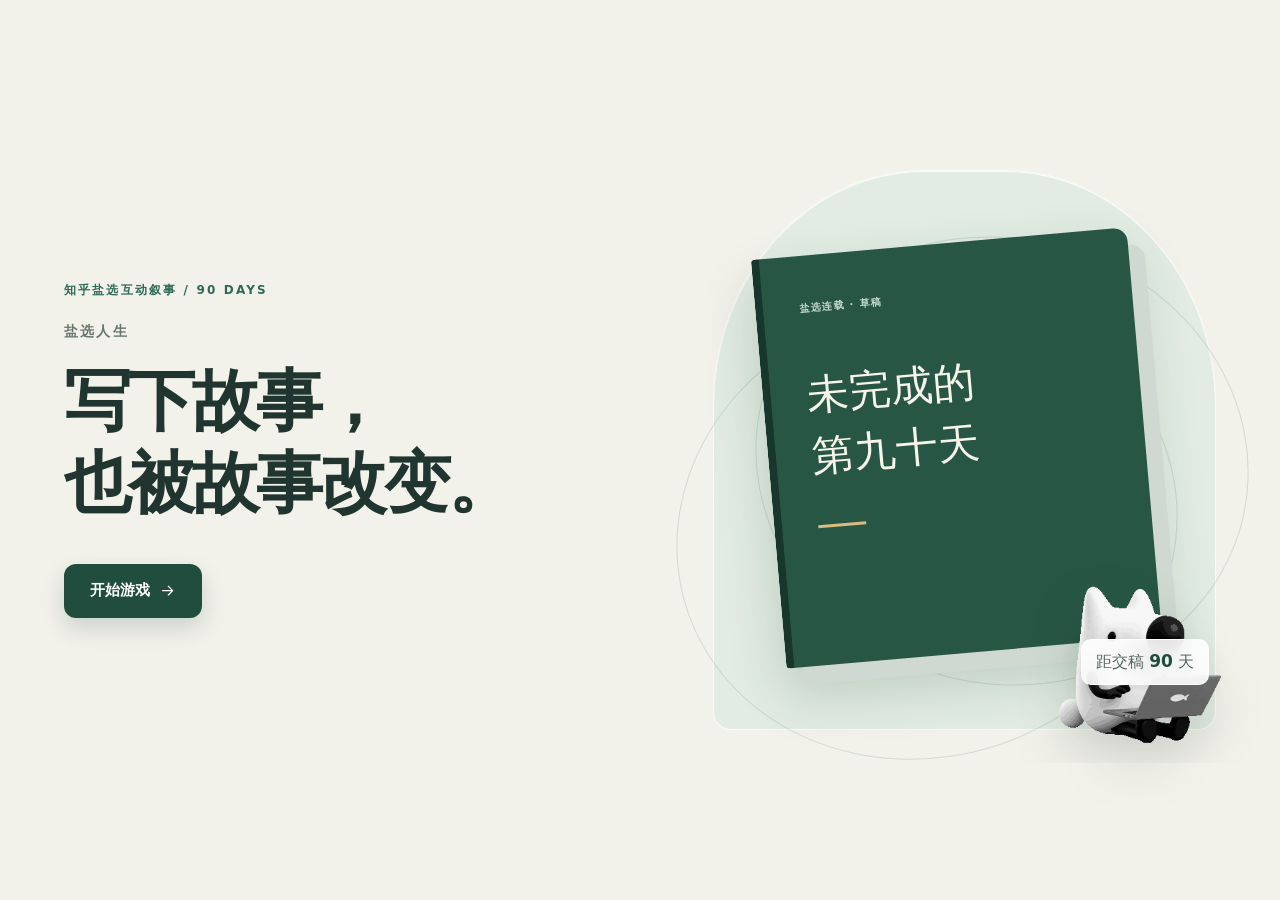
==== commit 51e1c805: "polish(v2): refine chapter flow and interface copy" ====
--- a/versions/v2/index.html
+++ b/versions/v2/index.html
@@ -647,7 +647,7 @@
 .script-grid{gap:1px;background:#c9d3cc}.script-option{min-height:190px;border:0;border-radius:0;background:#f6f8f4;box-shadow:none}.script-option:hover{z-index:1;transform:none;border:0;background:#fff;box-shadow:inset 0 -3px #8ca799}.script-option.selected{border:0;background:#254a3e;color:#f7f3e8;box-shadow:inset 0 -3px #d0ae6c}.script-option.selected>small,.script-option.selected .script-level{color:#b8c9c0}.script-option.selected .script-meta em{color:#d5ddd8}
 .script-meta em{padding:0;border-radius:0;background:transparent;border-bottom:1px solid #c0cbc4}
 .chapter-ready{gap:0;border-block:1px solid #c9d3cc}.chapter-ready>span{padding:14px 16px;border:0;border-right:1px solid #c9d3cc;border-radius:0;background:transparent}.chapter-ready>span:last-child{border-right:0}
-.map-focus{position:relative;padding:24px 26px;border:1px solid rgba(67,94,81,.18);border-radius:8px;background:linear-gradient(118deg,rgba(250,249,244,.94),rgba(231,236,228,.88));box-shadow:0 16px 38px rgba(37,58,48,.09);color:var(--ink);overflow:hidden}.map-focus::before{content:"";position:absolute;inset:0 auto 0 0;width:3px;background:linear-gradient(#4f7d69,#c1a36d)}.map-focus-icon{border:1px solid #a9bdb2;border-radius:50%;background:rgba(255,255,255,.48);color:#406d59}.map-focus span,.map-focus dt{color:#718078}.map-focus p,.map-focus dd{color:var(--ink)}.map-focus dl div{border-left-color:rgba(70,96,83,.16)}.map-focus-copy{min-width:0}.map-focus-thread{display:flex;align-items:baseline;gap:9px;margin-top:2px;color:#6b756f!important;font:11px/1.6 var(--sans)!important;letter-spacing:0!important}.map-focus-thread b{flex:none;color:#9b7141;font-size:9px;letter-spacing:.1em}.map-action .btn{box-shadow:0 10px 24px rgba(37,76,62,.16)}
+.map-focus{position:relative;grid-template-columns:44px minmax(0,1fr) minmax(250px,auto);padding:24px 26px;border:1px solid rgba(67,94,81,.18);border-radius:8px;background:linear-gradient(118deg,rgba(250,249,244,.94),rgba(231,236,228,.88));box-shadow:0 16px 38px rgba(37,58,48,.09);color:var(--ink);overflow:hidden;animation:map-card-in .48s cubic-bezier(.2,.7,.2,1) both}.map-focus::before{content:"";position:absolute;inset:0 auto 0 0;width:3px;background:linear-gradient(#4f7d69,#c1a36d)}.map-focus-icon{width:44px;height:44px;border:1px solid #a9bdb2;border-radius:50%;background:rgba(255,255,255,.48);color:#406d59}.map-focus span,.map-focus dt{color:#718078}.map-focus p{max-width:680px;margin:2px 0;color:var(--ink);font:14px/1.75 var(--serif);text-wrap:pretty}.map-focus dd{color:var(--ink)}.map-focus dl{align-self:stretch;align-items:center}.map-focus dl div{display:flex;min-width:78px;flex-direction:column;justify-content:center;border-left-color:rgba(70,96,83,.16)}.map-focus-copy{min-width:0}.map-focus-thread{display:flex;align-items:baseline;gap:9px;margin-top:4px;color:#6b756f!important;font:11px/1.6 var(--sans)!important;letter-spacing:0!important}.map-focus-thread b{flex:none;color:#9b7141;font-size:9px;letter-spacing:.1em}.map-action .btn{box-shadow:0 10px 24px rgba(37,76,62,.16)}.chapter-track{animation:map-track-in .52s ease both}.map-heading{animation:map-heading-in .45s ease both}@keyframes map-heading-in{from{opacity:0;transform:translateY(-8px)}to{opacity:1;transform:none}}@keyframes map-track-in{from{opacity:0;transform:translateY(7px)}to{opacity:1;transform:none}}@keyframes map-card-in{from{opacity:0;transform:translateY(10px);box-shadow:0 2px 8px rgba(37,58,48,.03)}to{opacity:1;transform:none}}
 .overlay-panel{border-radius:4px 20px 20px 4px;background:linear-gradient(100deg,#eef0e9,#fbfcf8 12%,#f5f7f2);box-shadow:18px 32px 90px rgba(11,29,22,.3),inset 5px 0 rgba(42,79,63,.13)}
 .overlay-title-icon{border:1px solid #abc0b5;border-radius:50%;background:transparent}.overlay-close{border:0;border-radius:50%;background:transparent}.overlay-close:hover{background:#e8ede8}
 .map-now,.status-goal{border:0;border-left:2px solid var(--brand-2);border-radius:0;background:linear-gradient(90deg,rgba(47,106,87,.075),transparent)}.map-now>span,.status-goal>span{border:1px solid #b2c3ba;border-radius:50%;background:transparent}
@@ -1210,8 +1210,12 @@
   const ctx = baseCtx(ch.scene);
   ctx.goal = ch.goal;
   ctx.decision = ch.decision ? fill(ch.decision.text, ctx) : '';
-  ctx.cliff = ch.cliffHook || ch.goal;
+  ctx.cliff = trimTerminalPunctuation(ch.cliffHook || ch.goal);
   return ctx;
+}
+
+function trimTerminalPunctuation(value){
+  return String(value||'').trim().replace(/[，,。；;：:！？!?、]+$/u,'');
 }
 
 /* ============ 渲染入口 ============ */
@@ -2317,7 +2321,7 @@
   // 基础 publish 会重复加末次决策的热度和质量，抵消后仅结算具体度。
   const effect=ch.decision.effect;ch.decision.effect={};originalPublish();ch.decision.effect=effect;
   ch.delta=Object.fromEntries(Object.keys(state.resources).map(k=>[k,state.resources[k]-ch.before[k]]));
-  ch.comments.unshift({reader:'追读的老朋友',personaShort:'记得你的承诺',text:`这一章你选择了「${ch.steps.at(-1).text}」。${state.memory.length?'上一章留下的问题还没有解决，':'从开篇走到这里，'}希望下一章认真回应「${ch.cliffHook}」。`});
+  ch.comments.unshift({reader:'追读的老朋友',personaShort:'记得你的承诺',text:`这一章你选择了「${trimTerminalPunctuation(ch.steps.at(-1).text)}」。${state.memory.length?'上一章留下的问题还没有解决，':'从开篇走到这里，'}希望下一章认真回应「${trimTerminalPunctuation(ch.cliffHook)}」。`});
 };
 authorDecide = function(idx){
   if(state.phase!=='feedback')return;
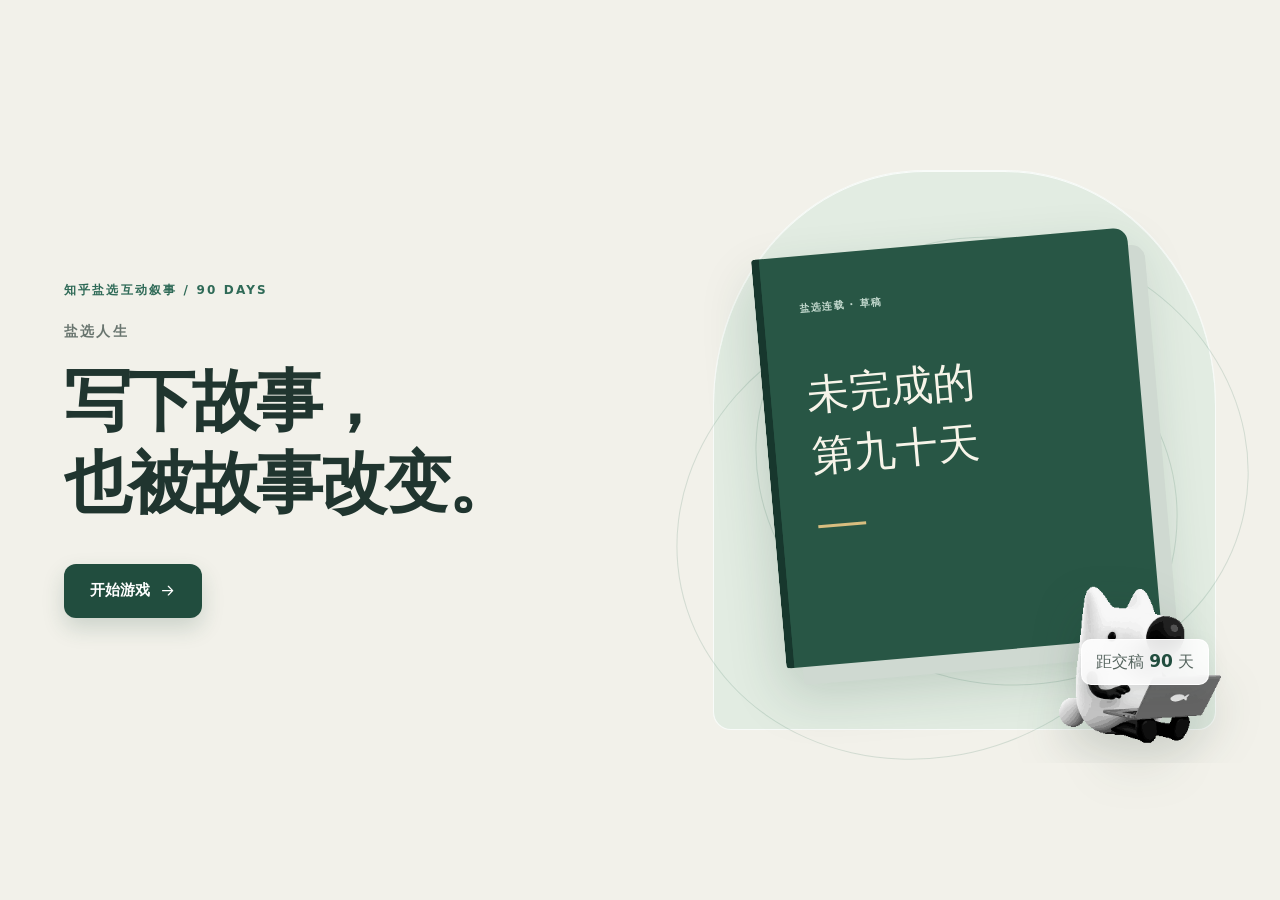
==== commit b9c8b450: "polish(v2): improve visual contrast and city atmosphere" ====
--- a/versions/v2/index.html
+++ b/versions/v2/index.html
@@ -5,590 +5,590 @@
 <meta name="viewport" content="width=device-width, initial-scale=1.0">
 <title>盐选人生：90天写作生存战</title>
 <link rel="icon" href="data:image/svg+xml,<svg xmlns='http://www.w3.org/2000/svg' viewBox='0 0 100 100'><text y='.9em' font-size='90'>✍️</text></svg>">
-<style>/* ==========================================================================
-   盐选人生：90天写作生存战 —— 美术样式
-   主风格：编辑部现实主义 · 内层：半写实都市剧场
-   ========================================================================== */
+<style>/* ==========================================================================
+   盐选人生：90天写作生存战 —— 美术样式
+   主风格：编辑部现实主义 · 内层：半写实都市剧场
+   ========================================================================== */
+
+:root{
+  --paper:   #ffffff;
+  --paper-2: #f1f5f1;
+  --canvas:  #edf3ee;
+  --ink:     #17251f;
+  --ink-2:   #52615a;
+  --ink-3:   #849089;
+  --red:     #b95645;
+  --red-2:   #d66f5d;
+  --blue:    #397a68;
+  --gold:    #b78a4b;
+  --line:    #dce4de;
+  --line-strong:#c7d2ca;
+  --brand:   #214d3e;
+  --brand-2: #2f6a57;
+  --mint:    #dfece4;
+  --shadow:  0 18px 50px rgba(28,55,43,.09);
+  --shadow-soft:0 8px 24px rgba(28,55,43,.07);
+  --radius:16px;
+  --serif: "Songti SC","STSong","Noto Serif SC","SimSun",Georgia,"Times New Roman",serif;
+  --sans:  -apple-system,BlinkMacSystemFont,"Segoe UI","PingFang SC","Hiragino Sans GB","Microsoft YaHei",system-ui,sans-serif;
+}
+
+*{ box-sizing:border-box; margin:0; padding:0; }
+html,body{ height:100%; }
+body{
+  font-family:var(--sans);
+  color:var(--ink);
+  background:
+    radial-gradient(900px 520px at 82% -10%, rgba(175,207,187,.34), transparent 68%),
+    radial-gradient(720px 460px at -8% 65%, rgba(218,230,220,.55), transparent 72%),
+    var(--canvas);
+  min-height:100vh;
+  -webkit-font-smoothing:antialiased;
+}
+
+#app{ min-height:100vh; }
+
+button{ font-family:inherit; cursor:pointer; border:none; background:none; color:inherit; -webkit-tap-highlight-color:transparent; }
+button:focus-visible,input:focus-visible{ outline:3px solid rgba(47,106,87,.22); outline-offset:3px; }
+.ui-icon{ width:1.15em; height:1.15em; display:block; flex:0 0 auto; }
+input{ font-family:inherit; }
+
+.dim{ color:var(--ink-3); font-size:13px; }
+
+/* ---------- 通用屏幕骨架 ---------- */
+.screen{
+  max-width:1120px;
+  margin:0 auto;
+  padding:40px 28px 80px;
+  animation:fadein .5s ease both;
+}
+@keyframes fadein{ from{opacity:0; transform:translateY(10px);} to{opacity:1; transform:none;} }
+.screen--center{ display:flex; flex-direction:column; gap:22px; align-items:stretch; }
+.screen--center > *{ }
+.phase-tag{
+  align-self:center;
+  font-size:12px; letter-spacing:.22em; color:var(--ink-3);
+  padding:6px 14px; border:1px solid var(--line); border-radius:999px; background:var(--paper);
+}
+
+/* ---------- 纸张 / 印章 ---------- */
+.paper{
+  position:relative;
+  background:
+    linear-gradient(180deg, rgba(255,255,255,.55), rgba(255,255,255,0) 140px),
+    var(--paper);
+  border:1px solid var(--line);
+  box-shadow:var(--shadow);
+  padding:34px 42px 44px;
+  max-width:820px; margin:0 auto;
+}
+.stamp{
+  display:inline-block;
+  border:2px solid currentColor;
+  color:var(--red);
+  border-radius:6px;
+  font-weight:700;
+  text-align:center;
+  line-height:1.25;
+  transform:rotate(-6deg);
+  letter-spacing:.12em;
+  opacity:.85;
+}
+.stamp--big{ font-size:15px; padding:8px 10px; }
+.stamp--red{ color:var(--red); font-size:11px; padding:4px 7px; transform:rotate(4deg); }
+.stamp--gold{ color:var(--gold); font-size:11px; padding:4px 7px; transform:rotate(-3deg); }
+
+/* ---------- 按钮 ---------- */
+.btn{
+  display:inline-flex; align-items:center; justify-content:center; gap:8px;
+  min-height:46px; padding:12px 22px; border-radius:12px; font-size:14px; font-weight:700;
+  transition:transform .18s ease, box-shadow .18s ease, background .18s ease, border-color .18s ease;
+}
+.btn:active{ transform:translateY(1px) scale(.99); }
+.btn--primary{
+  background:var(--brand); color:#fff;
+  box-shadow:0 10px 22px rgba(33,77,62,.18);
+}
+.btn--primary:hover{ background:var(--brand-2); transform:translateY(-2px); box-shadow:0 14px 28px rgba(33,77,62,.24); }
+.btn--ghost{ background:#fff; color:var(--ink-2); border:1px solid var(--line); box-shadow:0 4px 14px rgba(30,55,44,.04); }
+.btn--ghost:hover{ background:var(--paper-2); border-color:var(--line-strong); transform:translateY(-1px); }
+.btn--quiet{ color:var(--ink-3); padding-inline:8px; text-decoration:underline; text-underline-offset:4px; }
+.btn--quiet:hover{ color:var(--ink); }
+.btn--big{ min-height:54px; padding:15px 26px; font-size:15px; letter-spacing:.01em; }
+.btn-row{ display:flex; gap:14px; justify-content:center; flex-wrap:wrap; }
+
+/* ---------- 标题屏 ---------- */
+.screen--title{ display:flex; align-items:center; min-height:92vh; }
+.screen--title .paper{ width:100%; text-align:center; }
+.masthead{
+  display:flex; justify-content:space-between; align-items:baseline;
+  border-bottom:2px solid var(--ink); padding-bottom:10px; margin-bottom:26px;
+  font-size:13px; letter-spacing:.2em; color:var(--ink-2);
+}
+.masthead-brand{ font-weight:800; color:var(--ink); letter-spacing:.3em; }
+.title-hero{ position:relative; padding:10px 0 26px; }
+.title-kicker{ font-size:13px; color:var(--ink-3); letter-spacing:.2em; margin-bottom:14px; }
+.title-main{
+  font-family:var(--serif); font-size:64px; font-weight:800; letter-spacing:.12em;
+  color:var(--ink); line-height:1;
+}
+.title-sub{ font-size:22px; letter-spacing:.34em; color:var(--red); margin:14px 0 20px; font-weight:600; }
+.title-line{ font-size:15px; line-height:2; color:var(--ink-2); margin-bottom:24px; }
+.title-hero .stamp{ position:absolute; top:6px; right:0; }
+.title-foot{ margin-top:24px; font-size:12px; color:var(--ink-3); letter-spacing:.14em; }
+
+/* ---------- 知乎问题卡 ---------- */
+.qcard{
+  background:var(--paper); border:1px solid var(--line); border-radius:10px;
+  padding:22px 26px; box-shadow:var(--shadow); text-align:left;
+}
+.qcard--big{ padding:30px 34px; }
+.qcard-head{ display:flex; align-items:center; gap:12px; margin-bottom:16px; }
+.qcard-avatar{
+  width:40px; height:40px; border-radius:50%; background:var(--ink); color:var(--paper);
+  display:flex; align-items:center; justify-content:center; font-weight:800; font-size:18px; flex:0 0 auto;
+}
+.qcard-meta{ flex:1; }
+.qcard-author{ font-weight:700; font-size:14px; }
+.qcard-sub{ font-size:12px; color:var(--ink-3); margin-top:2px; }
+.qtag{ font-size:12px; color:var(--blue); border:1px solid var(--blue); padding:2px 9px; border-radius:999px; }
+.qcard-title{ font-family:var(--serif); font-size:21px; line-height:1.5; margin-bottom:12px; }
+.qcard-hook{ font-size:14px; color:var(--red); margin-bottom:12px; line-height:1.7; }
+.qcard-premise{ font-size:13.5px; color:var(--ink-2); line-height:1.85; }
+
+/* ---------- 设置屏 ---------- */
+.setup-grid{ display:grid; grid-template-columns:1fr 1.1fr; gap:24px; align-items:start; }
+@media (max-width:860px){ .setup-grid{ grid-template-columns:1fr; } }
+.setup-opts{ display:flex; flex-direction:column; gap:20px; background:var(--paper); border:1px solid var(--line); border-radius:10px; padding:22px 24px; box-shadow:var(--shadow); }
+.opt-label{ font-size:14px; font-weight:700; margin-bottom:10px; }
+.opt-hint{ font-weight:400; font-size:12px; color:var(--ink-3); }
+.chip-row{ display:flex; flex-wrap:wrap; gap:8px; }
+.chip{ padding:7px 14px; border-radius:999px; border:1px solid var(--line); background:#fff; font-size:13px; color:var(--ink-2); transition:.12s; }
+.chip--on{ background:var(--ink); color:var(--paper); border-color:var(--ink); }
+.route-cards{ display:grid; grid-template-columns:repeat(5,1fr); gap:8px; }
+@media (max-width:860px){ .route-cards{ grid-template-columns:repeat(2,1fr); } }
+.route-card{
+  display:flex; flex-direction:column; gap:4px; align-items:flex-start; text-align:left;
+  border:1px solid var(--line); border-radius:8px; padding:10px 11px; background:#fff;
+  border-top:3px solid var(--rc, var(--line)); transition:.12s; font-size:12px;
+}
+.route-card b{ font-size:13px; }
+.route-card span{ color:var(--ink-3); line-height:1.4; }
+.route-card--on{ background:color-mix(in srgb, var(--rc) 10%, #fff); box-shadow:0 0 0 1.5px var(--rc) inset; }
+.pen-input{ width:100%; padding:11px 14px; border:1px solid var(--line); border-radius:6px; font-size:15px; background:#fff; }
+.pen-input:focus{ outline:none; border-color:var(--ink); }
+
+/* ---------- 地图屏 ---------- */
+.screen--map{ display:flex; flex-direction:column; gap:22px; }
+.map-head{ display:flex; align-items:baseline; justify-content:space-between; }
+.map-day{ font-family:var(--serif); font-size:34px; font-weight:800; }
+.map-day b{ color:var(--red); }
+.map-sub{ color:var(--ink-3); font-size:13px; }
+.map-body{ display:grid; grid-template-columns:1.1fr .9fr; gap:24px; align-items:stretch; }
+@media (max-width:860px){ .map-body{ grid-template-columns:1fr; } }
+.mindmap{
+  position:relative; background:var(--paper); border:1px solid var(--line); border-radius:12px;
+  box-shadow:var(--shadow); display:flex; align-items:center; justify-content:center; min-height:380px;
+}
+.mindmap-svg{ width:100%; max-width:430px; }
+.mind-branch{ stroke-width:1.5; opacity:.45; stroke-dasharray:3 4; }
+.mind-branch.is-active{ opacity:1; stroke-dasharray:none; stroke-width:2.4; filter:drop-shadow(0 0 4px currentColor); }
+.mind-route{ fill:#fff; font-size:13px; text-anchor:middle; font-weight:700; }
+.mind-route-sub{ fill:#fff; font-size:8px; text-anchor:middle; opacity:.9; }
+.mindmap-root{
+  position:absolute; left:50%; top:50%; transform:translate(-50%,-50%);
+  width:120px; height:120px; border-radius:50%;
+  background:var(--ink); color:var(--paper); display:flex; flex-direction:column;
+  align-items:center; justify-content:center; gap:4px; text-align:center; padding:10px;
+  box-shadow:0 8px 24px rgba(35,39,47,.4);
+}
+.mr-tag{ font-size:11px; color:#ffd98a; }
+.mr-title{ font-size:13px; line-height:1.35; }
+.tower{
+  background:var(--paper); border:1px solid var(--line); border-radius:12px; padding:22px; box-shadow:var(--shadow);
+}
+.tower-title{ font-weight:800; font-size:15px; margin-bottom:14px; letter-spacing:.08em; }
+.tower-list{ display:flex; flex-direction:column; gap:0; }
+.tower-node{ display:flex; align-items:center; gap:12px; padding:9px 4px; border-bottom:1px dashed var(--line); opacity:.55; }
+.tower-node.is-done{ opacity:1; }
+.tower-node.is-now{ opacity:1; background:var(--paper-2); border-radius:8px; padding:9px 10px; box-shadow:0 0 0 1.5px var(--red) inset; }
+.tn-day{ font-family:var(--serif); font-weight:800; font-size:16px; width:56px; }
+.tn-stage{ flex:1; font-size:13px; color:var(--ink-2); }
+.tn-dot{ width:12px; height:12px; border-radius:50%; border:2px solid var(--ink-3); }
+.tower-node.is-done .tn-dot{ background:var(--ink); border-color:var(--ink); }
+.tower-node.is-now .tn-dot{ background:var(--red); border-color:var(--red); box-shadow:0 0 0 4px rgba(224,83,63,.2); }
+.tn-state{ font-size:11px; color:var(--ink-3); width:48px; text-align:right; }
+.map-route-now{ margin-top:16px; font-size:13px; color:var(--ink-2); }
+
+/* ---------- 工作台三栏 ---------- */
+.screen--wb{ display:flex; flex-direction:column; gap:18px; }
+.wb-top{
+  display:flex; align-items:center; gap:18px; background:var(--ink); color:var(--paper);
+  padding:14px 20px; border-radius:10px; box-shadow:var(--shadow);
+}
+.wb-day{ font-family:var(--serif); font-size:26px; font-weight:800; color:#ffd98a; }
+.wb-goal-line{ flex:1; font-size:14px; }
+.wb-goal-line b{ font-weight:800; }
+.wb-stage{ font-size:12px; border:1px solid #ffd98a; color:#ffd98a; padding:3px 10px; border-radius:999px; }
+.wb{ display:grid; grid-template-columns:1.2fr 1fr 1fr; gap:18px; align-items:start; }
+@media (max-width:960px){ .wb{ grid-template-columns:1fr; } }
+.wb-col{
+  background:var(--paper); border:1px solid var(--line); border-radius:12px; padding:20px;
+  box-shadow:var(--shadow); display:flex; flex-direction:column; gap:16px;
+}
+.col-title{ font-weight:800; font-size:15px; letter-spacing:.06em; border-bottom:2px solid var(--ink); padding-bottom:8px; }
+.doc-block{ display:flex; flex-direction:column; gap:8px; }
+.doc-h{ font-size:12px; color:var(--ink-3); letter-spacing:.14em; }
+.doc-list{ list-style:none; font-size:13px; color:var(--ink-2); display:flex; flex-direction:column; gap:5px; padding-left:14px; }
+.doc-list li::before{ content:"· "; color:var(--red); }
+.char-list{ display:flex; flex-direction:column; gap:7px; }
+.char-row{ display:flex; justify-content:space-between; gap:10px; font-size:13px; border-bottom:1px dotted var(--line); padding-bottom:5px; }
+.char-role{ font-weight:700; }
+.char-goal{ color:var(--ink-3); text-align:right; flex:1; }
+
+.spec-row{ display:flex; flex-direction:column; gap:8px; }
+.spec{ text-align:left; border:1px solid var(--line); border-radius:8px; padding:10px 12px; background:#fff; display:flex; flex-direction:column; gap:3px; transition:.12s; }
+.spec b{ font-size:14px; }
+.spec span{ font-size:11.5px; color:var(--ink-3); line-height:1.5; }
+.spec--on{ border-color:var(--red); box-shadow:0 0 0 1.5px var(--red) inset; background:#fff7f3; }
+.cost{ font-size:12px; color:#ffd98a; font-weight:600; }
+
+.bars{ display:flex; flex-direction:column; gap:10px; }
+.bar-row{ display:grid; grid-template-columns:74px 1fr 34px; gap:8px; align-items:center; }
+.bar-label{ font-size:12px; color:var(--ink-2); }
+.bar-track{ height:8px; border-radius:4px; background:#e2d9c5; overflow:hidden; }
+.bar-fill{ height:100%; border-radius:4px; transition:width .5s ease; }
+.bar-val{ font-size:12px; font-weight:700; text-align:right; }
+.spark{ width:100%; height:60px; background:#fff; border:1px solid var(--line); border-radius:6px; }
+.editor-card{
+  background:#fff8ef; border:1px solid var(--gold); border-radius:10px; padding:14px 16px; font-size:13.5px;
+}
+.editor-h{ color:var(--gold); font-weight:800; font-size:12px; letter-spacing:.1em; margin-bottom:8px; }
+.editor-card p{ line-height:1.7; color:var(--ink-2); }
+.editor-constraint{ margin-top:10px; background:#fdebd0; border-radius:6px; padding:8px 10px; color:#7a4d00; font-size:12.5px; line-height:1.6; }
+.tip-box{ font-size:12px; color:var(--ink-3); line-height:1.6; border-left:3px solid var(--line); padding-left:10px; }
+
+.comment-list{ display:flex; flex-direction:column; gap:12px; }
+.comment{ background:#fff; border:1px solid var(--line); border-radius:8px; padding:12px 14px; }
+.comment-head{ display:flex; align-items:baseline; gap:8px; margin-bottom:6px; }
+.comment-name{ font-weight:700; font-size:13px; }
+.comment-role{ font-size:11px; color:var(--ink-3); }
+.comment-body{ font-size:13.5px; line-height:1.75; color:var(--ink-2); }
+.comment--compact .comment-body{ font-size:12.5px; }
+
+/* ---------- 内层都市剧场场景 ---------- */
+.screen--scene{ max-width:none; padding:0; }
+.scene{
+  position:relative; min-height:100vh; overflow:hidden;
+  display:flex; align-items:center; justify-content:center;
+  color:#f4efe3;
+}
+.scene-grad{ position:absolute; inset:0; z-index:0; }
+.scene--cold .scene-grad{ background:linear-gradient(180deg,#0d1b2a 0%,#1b2c42 45%,#2c3e50 100%); }
+.scene--tense .scene-grad{ background:linear-gradient(180deg,#1a0f12 0%,#3a1a18 45%,#52250f 100%); }
+.scene--dark .scene-grad{ background:linear-gradient(180deg,#070b0a 0%,#101c16 50%,#16251e 100%); }
+.scene--warm .scene-grad{ background:linear-gradient(180deg,#1d1420 0%,#3a2330 50%,#5a3226 100%); }
+.scene--dawn .scene-grad{ background:linear-gradient(180deg,#16233a 0%,#31405e 45%,#7a5a6a 100%); }
+.scene-city{ position:absolute; inset:auto 0 0 0; height:52%; z-index:1; opacity:.85; }
+.scene-city-svg{ width:100%; height:100%; }
+.scene-rain{
+  position:absolute; inset:0; z-index:2; opacity:.35; pointer-events:none;
+  background-image:repeating-linear-gradient(115deg, transparent 0 5px, rgba(200,220,240,.35) 5px 6px);
+  animation:rain .5s linear infinite;
+}
+@keyframes rain{ from{transform:translateY(-20px);} to{transform:translateY(0);} }
+.scene-vignette{ position:absolute; inset:0; z-index:3; background:radial-gradient(120% 90% at 50% 42%, transparent 55%, rgba(0,0,0,.55) 100%); pointer-events:none; }
+.scene-bar{
+  position:absolute; left:0; right:0; height:34px; z-index:4;
+  background:rgba(0,0,0,.55); display:flex; align-items:center; padding:0 18px;
+  font-size:12px; letter-spacing:.2em; color:#e8dfca; backdrop-filter:blur(2px);
+}
+.scene-bar--top{ top:0; }
+.scene-bar--bottom{ bottom:0; justify-content:flex-end; }
+.scene-stage{
+  position:relative; z-index:5; width:min(680px,92vw); margin:60px 0;
+  background:rgba(12,15,20,.82); border:1px solid rgba(255,255,255,.12); border-radius:14px;
+  padding:30px 34px; box-shadow:0 30px 80px rgba(0,0,0,.55); backdrop-filter:blur(4px);
+}
+.stage-kicker{ font-size:12px; color:#d8c9a8; letter-spacing:.16em; margin-bottom:16px; }
+.stage-situation{ font-family:var(--serif); font-size:16px; line-height:2; margin-bottom:16px; color:#f1ead9; }
+.stage-goal{ font-size:13px; color:#ffd98a; margin-bottom:22px; }
+.stage-choices{ display:flex; flex-direction:column; gap:10px; }
+.choice{
+  display:flex; gap:12px; align-items:flex-start; text-align:left;
+  padding:13px 15px; border-radius:8px; background:rgba(255,255,255,.06);
+  border:1px solid rgba(255,255,255,.14); color:#f1ead9; font-size:14.5px; line-height:1.6;
+  transition:.14s;
+}
+.choice:hover{ background:rgba(255,255,255,.14); border-color:#ffd98a; }
+.choice-idx{ flex:0 0 auto; width:24px; height:24px; border-radius:50%; background:var(--red); color:#fff; display:flex; align-items:center; justify-content:center; font-size:12px; font-weight:800; }
+.stage-choices--final{ max-width:720px; margin:0 auto; }
+
+/* ---------- 手稿 ---------- */
+.manuscript{
+  background:
+    repeating-linear-gradient(0deg, transparent 0 31px, rgba(120,110,90,.16) 31px 32px),
+    #fbf7ec;
+  border:1px solid var(--line); border-radius:8px; padding:30px 38px 34px; box-shadow:var(--shadow);
+  text-align:left;
+}
+.ms-head{ display:flex; align-items:center; gap:14px; border-bottom:1px solid var(--line); padding-bottom:14px; margin-bottom:20px; }
+.ms-ch{ font-weight:800; color:var(--red); }
+.ms-title{ font-family:var(--serif); font-weight:700; font-size:18px; flex:1; }
+.ms-body{ font-family:var(--serif); font-size:16px; line-height:2; color:var(--ink); }
+.ms-body p{ margin-bottom:16px; text-indent:2em; }
+.ms-ann{ margin-top:18px; font-size:12px; color:var(--red); border-top:1px dashed var(--line); padding-top:12px; }
+
+/* ---------- 反馈屏 ---------- */
+.fb-grid{ display:grid; grid-template-columns:1.1fr .9fr; gap:22px; align-items:start; }
+@media (max-width:860px){ .fb-grid{ grid-template-columns:1fr; } }
+.fb-comments, .fb-side{
+  background:var(--paper); border:1px solid var(--line); border-radius:12px; padding:20px; box-shadow:var(--shadow);
+  display:flex; flex-direction:column; gap:16px;
+}
+.delta-row{ display:flex; justify-content:space-between; font-size:13px; padding:4px 0; border-bottom:1px dotted var(--line); }
+.delta-row .up{ color:#1f9e7d; }
+.delta-row .down{ color:var(--red); }
+.event-card{ background:#fdeef0; border:1px solid var(--red-2); border-radius:10px; padding:14px 16px; }
+.event-h{ color:var(--red); font-weight:800; font-size:13px; margin-bottom:8px; line-height:1.5; }
+.event-card p{ font-size:13px; color:var(--ink-2); line-height:1.7; }
+.author-choices{ display:grid; grid-template-columns:1fr 1fr; gap:8px; }
+@media (max-width:640px){ .author-choices{ grid-template-columns:1fr; } }
+.author-choice{ text-align:left; border:1px solid var(--line); border-radius:8px; padding:10px 12px; background:#fff; display:flex; flex-direction:column; gap:3px; transition:.12s; }
+.author-choice:hover{ border-color:var(--ink); }
+.author-choice b{ font-size:13.5px; }
+.author-choice span{ font-size:11.5px; color:var(--ink-3); line-height:1.5; }
+
+/* ---------- 危机屏 ---------- */
+.crisis-card{ background:var(--ink); color:var(--paper); border-radius:12px; padding:26px 30px; box-shadow:var(--shadow); max-width:760px; margin:0 auto; }
+.crisis-card .event-h{ color:#ffd98a; font-size:15px; }
+.crisis-desc{ color:#cfc6ae; font-size:13.5px; line-height:1.8; margin-top:12px; }
+
+/* ---------- 结局屏 ---------- */
+.screen--ending{ display:flex; flex-direction:column; gap:26px; }
+.end-hero{ display:grid; grid-template-columns:auto 1fr; gap:30px; align-items:center; }
+@media (max-width:760px){ .end-hero{ grid-template-columns:1fr; } }
+.book-cover{
+  width:220px; height:310px; position:relative; perspective:900px; flex:0 0 auto;
+  filter:drop-shadow(0 20px 30px rgba(30,25,15,.45));
+}
+.book-cover-art{
+  position:absolute; inset:0 8px 0 0; border-radius:3px 8px 8px 3px; overflow:hidden;
+  display:flex; flex-direction:column; align-items:center; justify-content:center; gap:12px; text-align:center;
+  padding:24px 18px; color:#f4efe3;
+  background:
+    radial-gradient(200px 200px at 80% 10%, rgba(255,217,138,.35), transparent 60%),
+    linear-gradient(160deg, #1d2430 0%, #3a2c33 55%, #5c3a2a 100%);
+  border:1px solid rgba(255,255,255,.15);
+}
+.book-cover-tag{ font-size:11px; letter-spacing:.3em; color:#ffd98a; }
+.book-cover-title{ font-family:var(--serif); font-size:24px; font-weight:800; line-height:1.4; }
+.book-cover-tagline{ font-size:12px; line-height:1.7; opacity:.9; }
+.book-spine{
+  position:absolute; left:0; top:0; bottom:0; width:9px; border-radius:2px 0 0 2px;
+  background:linear-gradient(90deg,#0c0e12,#2a2f38); border:1px solid rgba(255,255,255,.08);
+  writing-mode:vertical-rl; text-orientation:mixed; color:#c9b98c; font-size:9px;
+  display:flex; align-items:center; justify-content:center; letter-spacing:.2em; padding:4px 0;
+}
+.author-profile{
+  background:var(--paper); border:1px solid var(--line); border-radius:12px; padding:26px 28px; box-shadow:var(--shadow);
+  display:flex; flex-direction:column; gap:14px;
+}
+.profile-head{ display:flex; align-items:center; gap:16px; }
+.profile-avatar{ width:60px; height:60px; border-radius:50%; background:var(--ink); color:var(--paper); display:flex; align-items:center; justify-content:center; font-size:26px; font-weight:800; }
+.profile-name{ font-size:18px; font-weight:800; }
+.profile-ending{ font-size:13px; color:var(--red); font-weight:700; margin-top:2px; }
+.profile-head .stamp{ margin-left:auto; }
+.profile-subtitle{ font-family:var(--serif); font-size:15px; color:var(--ink-2); font-style:italic; }
+.profile-traits{ display:flex; gap:8px; flex-wrap:wrap; }
+.trait{ font-size:12px; background:var(--paper-2); border:1px solid var(--line); padding:4px 11px; border-radius:999px; color:var(--ink-2); }
+.profile-verdict{ font-size:14px; line-height:1.9; color:var(--ink); }
+.profile-style{ font-size:13px; color:var(--ink-3); line-height:1.7; border-left:3px solid var(--gold); padding-left:12px; }
+
+.report{ background:var(--paper); border:1px solid var(--line); border-radius:12px; padding:26px; box-shadow:var(--shadow); }
+.report-title{ font-family:var(--serif); font-size:20px; font-weight:800; margin-bottom:18px; letter-spacing:.1em; }
+.report-grid{ display:grid; grid-template-columns:1fr 1fr; gap:20px; }
+@media (max-width:860px){ .report-grid{ grid-template-columns:1fr; } }
+.report-section{ border-top:1px solid var(--line); padding-top:14px; }
+.report-section--wide{ grid-column:1 / -1; }
+.report-h{ font-size:13px; font-weight:800; letter-spacing:.1em; color:var(--ink-2); margin-bottom:12px; }
+.report-row{ font-size:13px; color:var(--ink-2); line-height:1.7; padding:5px 0; border-bottom:1px dotted var(--line); }
+.report-afterword{ margin-top:12px; font-size:13.5px; color:var(--ink-2); line-height:1.9; }
+.report-afterword b{ color:var(--ink); }
+.report-afterword p{ margin-top:6px; }
+.report-cover-note{ font-size:13px; color:var(--ink-3); margin-bottom:12px; }
+.report-ch{ margin-bottom:18px; }
+.report-ch-h{ font-weight:800; font-size:13px; color:var(--red); margin-bottom:8px; }
+.report-ch p{ font-family:var(--serif); font-size:14px; line-height:2; text-indent:2em; color:var(--ink); margin-bottom:8px; }
+.end-quote{
+  text-align:center; font-family:var(--serif); font-size:18px; line-height:2; color:var(--ink-2);
+  padding:20px; border-top:2px solid var(--ink); border-bottom:2px solid var(--ink); max-width:760px; margin:0 auto;
+}
 
-:root{
-  --paper:   #ffffff;
-  --paper-2: #f1f5f1;
-  --canvas:  #edf3ee;
-  --ink:     #17251f;
-  --ink-2:   #52615a;
-  --ink-3:   #849089;
-  --red:     #b95645;
-  --red-2:   #d66f5d;
-  --blue:    #397a68;
-  --gold:    #b78a4b;
-  --line:    #dce4de;
-  --line-strong:#c7d2ca;
-  --brand:   #214d3e;
-  --brand-2: #2f6a57;
-  --mint:    #dfece4;
-  --shadow:  0 18px 50px rgba(28,55,43,.09);
-  --shadow-soft:0 8px 24px rgba(28,55,43,.07);
-  --radius:16px;
-  --serif: "Songti SC","STSong","Noto Serif SC","SimSun",Georgia,"Times New Roman",serif;
-  --sans:  -apple-system,BlinkMacSystemFont,"Segoe UI","PingFang SC","Hiragino Sans GB","Microsoft YaHei",system-ui,sans-serif;
-}
-
-*{ box-sizing:border-box; margin:0; padding:0; }
-html,body{ height:100%; }
-body{
-  font-family:var(--sans);
-  color:var(--ink);
-  background:
-    radial-gradient(900px 520px at 82% -10%, rgba(175,207,187,.34), transparent 68%),
-    radial-gradient(720px 460px at -8% 65%, rgba(218,230,220,.55), transparent 72%),
-    var(--canvas);
-  min-height:100vh;
-  -webkit-font-smoothing:antialiased;
-}
-
-#app{ min-height:100vh; }
-
-button{ font-family:inherit; cursor:pointer; border:none; background:none; color:inherit; -webkit-tap-highlight-color:transparent; }
-button:focus-visible,input:focus-visible{ outline:3px solid rgba(47,106,87,.22); outline-offset:3px; }
-.ui-icon{ width:1.15em; height:1.15em; display:block; flex:0 0 auto; }
-input{ font-family:inherit; }
-
-.dim{ color:var(--ink-3); font-size:13px; }
-
-/* ---------- 通用屏幕骨架 ---------- */
-.screen{
-  max-width:1120px;
-  margin:0 auto;
-  padding:40px 28px 80px;
-  animation:fadein .5s ease both;
-}
-@keyframes fadein{ from{opacity:0; transform:translateY(10px);} to{opacity:1; transform:none;} }
-.screen--center{ display:flex; flex-direction:column; gap:22px; align-items:stretch; }
-.screen--center > *{ }
-.phase-tag{
-  align-self:center;
-  font-size:12px; letter-spacing:.22em; color:var(--ink-3);
-  padding:6px 14px; border:1px solid var(--line); border-radius:999px; background:var(--paper);
-}
-
-/* ---------- 纸张 / 印章 ---------- */
-.paper{
-  position:relative;
-  background:
-    linear-gradient(180deg, rgba(255,255,255,.55), rgba(255,255,255,0) 140px),
-    var(--paper);
-  border:1px solid var(--line);
-  box-shadow:var(--shadow);
-  padding:34px 42px 44px;
-  max-width:820px; margin:0 auto;
-}
-.stamp{
-  display:inline-block;
-  border:2px solid currentColor;
-  color:var(--red);
-  border-radius:6px;
-  font-weight:700;
-  text-align:center;
-  line-height:1.25;
-  transform:rotate(-6deg);
-  letter-spacing:.12em;
-  opacity:.85;
-}
-.stamp--big{ font-size:15px; padding:8px 10px; }
-.stamp--red{ color:var(--red); font-size:11px; padding:4px 7px; transform:rotate(4deg); }
-.stamp--gold{ color:var(--gold); font-size:11px; padding:4px 7px; transform:rotate(-3deg); }
-
-/* ---------- 按钮 ---------- */
-.btn{
-  display:inline-flex; align-items:center; justify-content:center; gap:8px;
-  min-height:46px; padding:12px 22px; border-radius:12px; font-size:14px; font-weight:700;
-  transition:transform .18s ease, box-shadow .18s ease, background .18s ease, border-color .18s ease;
-}
-.btn:active{ transform:translateY(1px) scale(.99); }
-.btn--primary{
-  background:var(--brand); color:#fff;
-  box-shadow:0 10px 22px rgba(33,77,62,.18);
-}
-.btn--primary:hover{ background:var(--brand-2); transform:translateY(-2px); box-shadow:0 14px 28px rgba(33,77,62,.24); }
-.btn--ghost{ background:#fff; color:var(--ink-2); border:1px solid var(--line); box-shadow:0 4px 14px rgba(30,55,44,.04); }
-.btn--ghost:hover{ background:var(--paper-2); border-color:var(--line-strong); transform:translateY(-1px); }
-.btn--quiet{ color:var(--ink-3); padding-inline:8px; text-decoration:underline; text-underline-offset:4px; }
-.btn--quiet:hover{ color:var(--ink); }
-.btn--big{ min-height:54px; padding:15px 26px; font-size:15px; letter-spacing:.01em; }
-.btn-row{ display:flex; gap:14px; justify-content:center; flex-wrap:wrap; }
-
-/* ---------- 标题屏 ---------- */
-.screen--title{ display:flex; align-items:center; min-height:92vh; }
-.screen--title .paper{ width:100%; text-align:center; }
-.masthead{
-  display:flex; justify-content:space-between; align-items:baseline;
-  border-bottom:2px solid var(--ink); padding-bottom:10px; margin-bottom:26px;
-  font-size:13px; letter-spacing:.2em; color:var(--ink-2);
-}
-.masthead-brand{ font-weight:800; color:var(--ink); letter-spacing:.3em; }
-.title-hero{ position:relative; padding:10px 0 26px; }
-.title-kicker{ font-size:13px; color:var(--ink-3); letter-spacing:.2em; margin-bottom:14px; }
-.title-main{
-  font-family:var(--serif); font-size:64px; font-weight:800; letter-spacing:.12em;
-  color:var(--ink); line-height:1;
-}
-.title-sub{ font-size:22px; letter-spacing:.34em; color:var(--red); margin:14px 0 20px; font-weight:600; }
-.title-line{ font-size:15px; line-height:2; color:var(--ink-2); margin-bottom:24px; }
-.title-hero .stamp{ position:absolute; top:6px; right:0; }
-.title-foot{ margin-top:24px; font-size:12px; color:var(--ink-3); letter-spacing:.14em; }
-
-/* ---------- 知乎问题卡 ---------- */
-.qcard{
-  background:var(--paper); border:1px solid var(--line); border-radius:10px;
-  padding:22px 26px; box-shadow:var(--shadow); text-align:left;
-}
-.qcard--big{ padding:30px 34px; }
-.qcard-head{ display:flex; align-items:center; gap:12px; margin-bottom:16px; }
-.qcard-avatar{
-  width:40px; height:40px; border-radius:50%; background:var(--ink); color:var(--paper);
-  display:flex; align-items:center; justify-content:center; font-weight:800; font-size:18px; flex:0 0 auto;
-}
-.qcard-meta{ flex:1; }
-.qcard-author{ font-weight:700; font-size:14px; }
-.qcard-sub{ font-size:12px; color:var(--ink-3); margin-top:2px; }
-.qtag{ font-size:12px; color:var(--blue); border:1px solid var(--blue); padding:2px 9px; border-radius:999px; }
-.qcard-title{ font-family:var(--serif); font-size:21px; line-height:1.5; margin-bottom:12px; }
-.qcard-hook{ font-size:14px; color:var(--red); margin-bottom:12px; line-height:1.7; }
-.qcard-premise{ font-size:13.5px; color:var(--ink-2); line-height:1.85; }
-
-/* ---------- 设置屏 ---------- */
-.setup-grid{ display:grid; grid-template-columns:1fr 1.1fr; gap:24px; align-items:start; }
-@media (max-width:860px){ .setup-grid{ grid-template-columns:1fr; } }
-.setup-opts{ display:flex; flex-direction:column; gap:20px; background:var(--paper); border:1px solid var(--line); border-radius:10px; padding:22px 24px; box-shadow:var(--shadow); }
-.opt-label{ font-size:14px; font-weight:700; margin-bottom:10px; }
-.opt-hint{ font-weight:400; font-size:12px; color:var(--ink-3); }
-.chip-row{ display:flex; flex-wrap:wrap; gap:8px; }
-.chip{ padding:7px 14px; border-radius:999px; border:1px solid var(--line); background:#fff; font-size:13px; color:var(--ink-2); transition:.12s; }
-.chip--on{ background:var(--ink); color:var(--paper); border-color:var(--ink); }
-.route-cards{ display:grid; grid-template-columns:repeat(5,1fr); gap:8px; }
-@media (max-width:860px){ .route-cards{ grid-template-columns:repeat(2,1fr); } }
-.route-card{
-  display:flex; flex-direction:column; gap:4px; align-items:flex-start; text-align:left;
-  border:1px solid var(--line); border-radius:8px; padding:10px 11px; background:#fff;
-  border-top:3px solid var(--rc, var(--line)); transition:.12s; font-size:12px;
-}
-.route-card b{ font-size:13px; }
-.route-card span{ color:var(--ink-3); line-height:1.4; }
-.route-card--on{ background:color-mix(in srgb, var(--rc) 10%, #fff); box-shadow:0 0 0 1.5px var(--rc) inset; }
-.pen-input{ width:100%; padding:11px 14px; border:1px solid var(--line); border-radius:6px; font-size:15px; background:#fff; }
-.pen-input:focus{ outline:none; border-color:var(--ink); }
-
-/* ---------- 地图屏 ---------- */
-.screen--map{ display:flex; flex-direction:column; gap:22px; }
-.map-head{ display:flex; align-items:baseline; justify-content:space-between; }
-.map-day{ font-family:var(--serif); font-size:34px; font-weight:800; }
-.map-day b{ color:var(--red); }
-.map-sub{ color:var(--ink-3); font-size:13px; }
-.map-body{ display:grid; grid-template-columns:1.1fr .9fr; gap:24px; align-items:stretch; }
-@media (max-width:860px){ .map-body{ grid-template-columns:1fr; } }
-.mindmap{
-  position:relative; background:var(--paper); border:1px solid var(--line); border-radius:12px;
-  box-shadow:var(--shadow); display:flex; align-items:center; justify-content:center; min-height:380px;
-}
-.mindmap-svg{ width:100%; max-width:430px; }
-.mind-branch{ stroke-width:1.5; opacity:.45; stroke-dasharray:3 4; }
-.mind-branch.is-active{ opacity:1; stroke-dasharray:none; stroke-width:2.4; filter:drop-shadow(0 0 4px currentColor); }
-.mind-route{ fill:#fff; font-size:13px; text-anchor:middle; font-weight:700; }
-.mind-route-sub{ fill:#fff; font-size:8px; text-anchor:middle; opacity:.9; }
-.mindmap-root{
-  position:absolute; left:50%; top:50%; transform:translate(-50%,-50%);
-  width:120px; height:120px; border-radius:50%;
-  background:var(--ink); color:var(--paper); display:flex; flex-direction:column;
-  align-items:center; justify-content:center; gap:4px; text-align:center; padding:10px;
-  box-shadow:0 8px 24px rgba(35,39,47,.4);
-}
-.mr-tag{ font-size:11px; color:#ffd98a; }
-.mr-title{ font-size:13px; line-height:1.35; }
-.tower{
-  background:var(--paper); border:1px solid var(--line); border-radius:12px; padding:22px; box-shadow:var(--shadow);
-}
-.tower-title{ font-weight:800; font-size:15px; margin-bottom:14px; letter-spacing:.08em; }
-.tower-list{ display:flex; flex-direction:column; gap:0; }
-.tower-node{ display:flex; align-items:center; gap:12px; padding:9px 4px; border-bottom:1px dashed var(--line); opacity:.55; }
-.tower-node.is-done{ opacity:1; }
-.tower-node.is-now{ opacity:1; background:var(--paper-2); border-radius:8px; padding:9px 10px; box-shadow:0 0 0 1.5px var(--red) inset; }
-.tn-day{ font-family:var(--serif); font-weight:800; font-size:16px; width:56px; }
-.tn-stage{ flex:1; font-size:13px; color:var(--ink-2); }
-.tn-dot{ width:12px; height:12px; border-radius:50%; border:2px solid var(--ink-3); }
-.tower-node.is-done .tn-dot{ background:var(--ink); border-color:var(--ink); }
-.tower-node.is-now .tn-dot{ background:var(--red); border-color:var(--red); box-shadow:0 0 0 4px rgba(224,83,63,.2); }
-.tn-state{ font-size:11px; color:var(--ink-3); width:48px; text-align:right; }
-.map-route-now{ margin-top:16px; font-size:13px; color:var(--ink-2); }
-
-/* ---------- 工作台三栏 ---------- */
-.screen--wb{ display:flex; flex-direction:column; gap:18px; }
-.wb-top{
-  display:flex; align-items:center; gap:18px; background:var(--ink); color:var(--paper);
-  padding:14px 20px; border-radius:10px; box-shadow:var(--shadow);
-}
-.wb-day{ font-family:var(--serif); font-size:26px; font-weight:800; color:#ffd98a; }
-.wb-goal-line{ flex:1; font-size:14px; }
-.wb-goal-line b{ font-weight:800; }
-.wb-stage{ font-size:12px; border:1px solid #ffd98a; color:#ffd98a; padding:3px 10px; border-radius:999px; }
-.wb{ display:grid; grid-template-columns:1.2fr 1fr 1fr; gap:18px; align-items:start; }
-@media (max-width:960px){ .wb{ grid-template-columns:1fr; } }
-.wb-col{
-  background:var(--paper); border:1px solid var(--line); border-radius:12px; padding:20px;
-  box-shadow:var(--shadow); display:flex; flex-direction:column; gap:16px;
-}
-.col-title{ font-weight:800; font-size:15px; letter-spacing:.06em; border-bottom:2px solid var(--ink); padding-bottom:8px; }
-.doc-block{ display:flex; flex-direction:column; gap:8px; }
-.doc-h{ font-size:12px; color:var(--ink-3); letter-spacing:.14em; }
-.doc-list{ list-style:none; font-size:13px; color:var(--ink-2); display:flex; flex-direction:column; gap:5px; padding-left:14px; }
-.doc-list li::before{ content:"· "; color:var(--red); }
-.char-list{ display:flex; flex-direction:column; gap:7px; }
-.char-row{ display:flex; justify-content:space-between; gap:10px; font-size:13px; border-bottom:1px dotted var(--line); padding-bottom:5px; }
-.char-role{ font-weight:700; }
-.char-goal{ color:var(--ink-3); text-align:right; flex:1; }
-
-.spec-row{ display:flex; flex-direction:column; gap:8px; }
-.spec{ text-align:left; border:1px solid var(--line); border-radius:8px; padding:10px 12px; background:#fff; display:flex; flex-direction:column; gap:3px; transition:.12s; }
-.spec b{ font-size:14px; }
-.spec span{ font-size:11.5px; color:var(--ink-3); line-height:1.5; }
-.spec--on{ border-color:var(--red); box-shadow:0 0 0 1.5px var(--red) inset; background:#fff7f3; }
-.cost{ font-size:12px; color:#ffd98a; font-weight:600; }
-
-.bars{ display:flex; flex-direction:column; gap:10px; }
-.bar-row{ display:grid; grid-template-columns:74px 1fr 34px; gap:8px; align-items:center; }
-.bar-label{ font-size:12px; color:var(--ink-2); }
-.bar-track{ height:8px; border-radius:4px; background:#e2d9c5; overflow:hidden; }
-.bar-fill{ height:100%; border-radius:4px; transition:width .5s ease; }
-.bar-val{ font-size:12px; font-weight:700; text-align:right; }
-.spark{ width:100%; height:60px; background:#fff; border:1px solid var(--line); border-radius:6px; }
-.editor-card{
-  background:#fff8ef; border:1px solid var(--gold); border-radius:10px; padding:14px 16px; font-size:13.5px;
-}
-.editor-h{ color:var(--gold); font-weight:800; font-size:12px; letter-spacing:.1em; margin-bottom:8px; }
-.editor-card p{ line-height:1.7; color:var(--ink-2); }
-.editor-constraint{ margin-top:10px; background:#fdebd0; border-radius:6px; padding:8px 10px; color:#7a4d00; font-size:12.5px; line-height:1.6; }
-.tip-box{ font-size:12px; color:var(--ink-3); line-height:1.6; border-left:3px solid var(--line); padding-left:10px; }
-
-.comment-list{ display:flex; flex-direction:column; gap:12px; }
-.comment{ background:#fff; border:1px solid var(--line); border-radius:8px; padding:12px 14px; }
-.comment-head{ display:flex; align-items:baseline; gap:8px; margin-bottom:6px; }
-.comment-name{ font-weight:700; font-size:13px; }
-.comment-role{ font-size:11px; color:var(--ink-3); }
-.comment-body{ font-size:13.5px; line-height:1.75; color:var(--ink-2); }
-.comment--compact .comment-body{ font-size:12.5px; }
-
-/* ---------- 内层都市剧场场景 ---------- */
-.screen--scene{ max-width:none; padding:0; }
-.scene{
-  position:relative; min-height:100vh; overflow:hidden;
-  display:flex; align-items:center; justify-content:center;
-  color:#f4efe3;
-}
-.scene-grad{ position:absolute; inset:0; z-index:0; }
-.scene--cold .scene-grad{ background:linear-gradient(180deg,#0d1b2a 0%,#1b2c42 45%,#2c3e50 100%); }
-.scene--tense .scene-grad{ background:linear-gradient(180deg,#1a0f12 0%,#3a1a18 45%,#52250f 100%); }
-.scene--dark .scene-grad{ background:linear-gradient(180deg,#070b0a 0%,#101c16 50%,#16251e 100%); }
-.scene--warm .scene-grad{ background:linear-gradient(180deg,#1d1420 0%,#3a2330 50%,#5a3226 100%); }
-.scene--dawn .scene-grad{ background:linear-gradient(180deg,#16233a 0%,#31405e 45%,#7a5a6a 100%); }
-.scene-city{ position:absolute; inset:auto 0 0 0; height:52%; z-index:1; opacity:.85; }
-.scene-city-svg{ width:100%; height:100%; }
-.scene-rain{
-  position:absolute; inset:0; z-index:2; opacity:.35; pointer-events:none;
-  background-image:repeating-linear-gradient(115deg, transparent 0 5px, rgba(200,220,240,.35) 5px 6px);
-  animation:rain .5s linear infinite;
-}
-@keyframes rain{ from{transform:translateY(-20px);} to{transform:translateY(0);} }
-.scene-vignette{ position:absolute; inset:0; z-index:3; background:radial-gradient(120% 90% at 50% 42%, transparent 55%, rgba(0,0,0,.55) 100%); pointer-events:none; }
-.scene-bar{
-  position:absolute; left:0; right:0; height:34px; z-index:4;
-  background:rgba(0,0,0,.55); display:flex; align-items:center; padding:0 18px;
-  font-size:12px; letter-spacing:.2em; color:#e8dfca; backdrop-filter:blur(2px);
-}
-.scene-bar--top{ top:0; }
-.scene-bar--bottom{ bottom:0; justify-content:flex-end; }
-.scene-stage{
-  position:relative; z-index:5; width:min(680px,92vw); margin:60px 0;
-  background:rgba(12,15,20,.82); border:1px solid rgba(255,255,255,.12); border-radius:14px;
-  padding:30px 34px; box-shadow:0 30px 80px rgba(0,0,0,.55); backdrop-filter:blur(4px);
-}
-.stage-kicker{ font-size:12px; color:#d8c9a8; letter-spacing:.16em; margin-bottom:16px; }
-.stage-situation{ font-family:var(--serif); font-size:16px; line-height:2; margin-bottom:16px; color:#f1ead9; }
-.stage-goal{ font-size:13px; color:#ffd98a; margin-bottom:22px; }
-.stage-choices{ display:flex; flex-direction:column; gap:10px; }
-.choice{
-  display:flex; gap:12px; align-items:flex-start; text-align:left;
-  padding:13px 15px; border-radius:8px; background:rgba(255,255,255,.06);
-  border:1px solid rgba(255,255,255,.14); color:#f1ead9; font-size:14.5px; line-height:1.6;
-  transition:.14s;
-}
-.choice:hover{ background:rgba(255,255,255,.14); border-color:#ffd98a; }
-.choice-idx{ flex:0 0 auto; width:24px; height:24px; border-radius:50%; background:var(--red); color:#fff; display:flex; align-items:center; justify-content:center; font-size:12px; font-weight:800; }
-.stage-choices--final{ max-width:720px; margin:0 auto; }
-
-/* ---------- 手稿 ---------- */
-.manuscript{
-  background:
-    repeating-linear-gradient(0deg, transparent 0 31px, rgba(120,110,90,.16) 31px 32px),
-    #fbf7ec;
-  border:1px solid var(--line); border-radius:8px; padding:30px 38px 34px; box-shadow:var(--shadow);
-  text-align:left;
-}
-.ms-head{ display:flex; align-items:center; gap:14px; border-bottom:1px solid var(--line); padding-bottom:14px; margin-bottom:20px; }
-.ms-ch{ font-weight:800; color:var(--red); }
-.ms-title{ font-family:var(--serif); font-weight:700; font-size:18px; flex:1; }
-.ms-body{ font-family:var(--serif); font-size:16px; line-height:2; color:var(--ink); }
-.ms-body p{ margin-bottom:16px; text-indent:2em; }
-.ms-ann{ margin-top:18px; font-size:12px; color:var(--red); border-top:1px dashed var(--line); padding-top:12px; }
-
-/* ---------- 反馈屏 ---------- */
-.fb-grid{ display:grid; grid-template-columns:1.1fr .9fr; gap:22px; align-items:start; }
-@media (max-width:860px){ .fb-grid{ grid-template-columns:1fr; } }
-.fb-comments, .fb-side{
-  background:var(--paper); border:1px solid var(--line); border-radius:12px; padding:20px; box-shadow:var(--shadow);
-  display:flex; flex-direction:column; gap:16px;
-}
-.delta-row{ display:flex; justify-content:space-between; font-size:13px; padding:4px 0; border-bottom:1px dotted var(--line); }
-.delta-row .up{ color:#1f9e7d; }
-.delta-row .down{ color:var(--red); }
-.event-card{ background:#fdeef0; border:1px solid var(--red-2); border-radius:10px; padding:14px 16px; }
-.event-h{ color:var(--red); font-weight:800; font-size:13px; margin-bottom:8px; line-height:1.5; }
-.event-card p{ font-size:13px; color:var(--ink-2); line-height:1.7; }
-.author-choices{ display:grid; grid-template-columns:1fr 1fr; gap:8px; }
-@media (max-width:640px){ .author-choices{ grid-template-columns:1fr; } }
-.author-choice{ text-align:left; border:1px solid var(--line); border-radius:8px; padding:10px 12px; background:#fff; display:flex; flex-direction:column; gap:3px; transition:.12s; }
-.author-choice:hover{ border-color:var(--ink); }
-.author-choice b{ font-size:13.5px; }
-.author-choice span{ font-size:11.5px; color:var(--ink-3); line-height:1.5; }
-
-/* ---------- 危机屏 ---------- */
-.crisis-card{ background:var(--ink); color:var(--paper); border-radius:12px; padding:26px 30px; box-shadow:var(--shadow); max-width:760px; margin:0 auto; }
-.crisis-card .event-h{ color:#ffd98a; font-size:15px; }
-.crisis-desc{ color:#cfc6ae; font-size:13.5px; line-height:1.8; margin-top:12px; }
-
-/* ---------- 结局屏 ---------- */
-.screen--ending{ display:flex; flex-direction:column; gap:26px; }
-.end-hero{ display:grid; grid-template-columns:auto 1fr; gap:30px; align-items:center; }
-@media (max-width:760px){ .end-hero{ grid-template-columns:1fr; } }
-.book-cover{
-  width:220px; height:310px; position:relative; perspective:900px; flex:0 0 auto;
-  filter:drop-shadow(0 20px 30px rgba(30,25,15,.45));
-}
-.book-cover-art{
-  position:absolute; inset:0 8px 0 0; border-radius:3px 8px 8px 3px; overflow:hidden;
-  display:flex; flex-direction:column; align-items:center; justify-content:center; gap:12px; text-align:center;
-  padding:24px 18px; color:#f4efe3;
-  background:
-    radial-gradient(200px 200px at 80% 10%, rgba(255,217,138,.35), transparent 60%),
-    linear-gradient(160deg, #1d2430 0%, #3a2c33 55%, #5c3a2a 100%);
-  border:1px solid rgba(255,255,255,.15);
-}
-.book-cover-tag{ font-size:11px; letter-spacing:.3em; color:#ffd98a; }
-.book-cover-title{ font-family:var(--serif); font-size:24px; font-weight:800; line-height:1.4; }
-.book-cover-tagline{ font-size:12px; line-height:1.7; opacity:.9; }
-.book-spine{
-  position:absolute; left:0; top:0; bottom:0; width:9px; border-radius:2px 0 0 2px;
-  background:linear-gradient(90deg,#0c0e12,#2a2f38); border:1px solid rgba(255,255,255,.08);
-  writing-mode:vertical-rl; text-orientation:mixed; color:#c9b98c; font-size:9px;
-  display:flex; align-items:center; justify-content:center; letter-spacing:.2em; padding:4px 0;
-}
-.author-profile{
-  background:var(--paper); border:1px solid var(--line); border-radius:12px; padding:26px 28px; box-shadow:var(--shadow);
-  display:flex; flex-direction:column; gap:14px;
-}
-.profile-head{ display:flex; align-items:center; gap:16px; }
-.profile-avatar{ width:60px; height:60px; border-radius:50%; background:var(--ink); color:var(--paper); display:flex; align-items:center; justify-content:center; font-size:26px; font-weight:800; }
-.profile-name{ font-size:18px; font-weight:800; }
-.profile-ending{ font-size:13px; color:var(--red); font-weight:700; margin-top:2px; }
-.profile-head .stamp{ margin-left:auto; }
-.profile-subtitle{ font-family:var(--serif); font-size:15px; color:var(--ink-2); font-style:italic; }
-.profile-traits{ display:flex; gap:8px; flex-wrap:wrap; }
-.trait{ font-size:12px; background:var(--paper-2); border:1px solid var(--line); padding:4px 11px; border-radius:999px; color:var(--ink-2); }
-.profile-verdict{ font-size:14px; line-height:1.9; color:var(--ink); }
-.profile-style{ font-size:13px; color:var(--ink-3); line-height:1.7; border-left:3px solid var(--gold); padding-left:12px; }
-
-.report{ background:var(--paper); border:1px solid var(--line); border-radius:12px; padding:26px; box-shadow:var(--shadow); }
-.report-title{ font-family:var(--serif); font-size:20px; font-weight:800; margin-bottom:18px; letter-spacing:.1em; }
-.report-grid{ display:grid; grid-template-columns:1fr 1fr; gap:20px; }
-@media (max-width:860px){ .report-grid{ grid-template-columns:1fr; } }
-.report-section{ border-top:1px solid var(--line); padding-top:14px; }
-.report-section--wide{ grid-column:1 / -1; }
-.report-h{ font-size:13px; font-weight:800; letter-spacing:.1em; color:var(--ink-2); margin-bottom:12px; }
-.report-row{ font-size:13px; color:var(--ink-2); line-height:1.7; padding:5px 0; border-bottom:1px dotted var(--line); }
-.report-afterword{ margin-top:12px; font-size:13.5px; color:var(--ink-2); line-height:1.9; }
-.report-afterword b{ color:var(--ink); }
-.report-afterword p{ margin-top:6px; }
-.report-cover-note{ font-size:13px; color:var(--ink-3); margin-bottom:12px; }
-.report-ch{ margin-bottom:18px; }
-.report-ch-h{ font-weight:800; font-size:13px; color:var(--red); margin-bottom:8px; }
-.report-ch p{ font-family:var(--serif); font-size:14px; line-height:2; text-indent:2em; color:var(--ink); margin-bottom:8px; }
-.end-quote{
-  text-align:center; font-family:var(--serif); font-size:18px; line-height:2; color:var(--ink-2);
-  padding:20px; border-top:2px solid var(--ink); border-bottom:2px solid var(--ink); max-width:760px; margin:0 auto;
-}
-
-/* 双层视觉：日间编辑部 / 夜间小说剧场 */
-:root{--paper:#faf8f2;--paper-2:#eeeae0;--ink:#20352f;--ink-2:#54635d;--ink-3:#69756f;--line:#dcded3;--red:#b6513c;--shadow:0 12px 40px #263b2a0b}
-body{background:#f2f1ea;color:var(--ink)}
-button:focus-visible,input:focus-visible{outline:3px solid #cd8a47;outline-offset:4px}button:disabled{opacity:.45;cursor:not-allowed}
-.identity{display:flex;justify-content:space-between;gap:12px;padding:18px 5vw;background:#203a32;color:#f4efdf;position:sticky;top:0;z-index:20;font-size:13px;letter-spacing:.06em}.identity-story{background:#131e30;color:#e8c995;border-bottom:1px solid #536174}
-.eyebrow{display:block;font:12px var(--sans);letter-spacing:.18em;color:#987544;margin-bottom:20px}.new-title{max-width:1200px;margin:auto;min-height:95vh;display:grid;grid-template-columns:1.1fr 1fr;align-items:center;padding:60px 40px;gap:40px}.title-copy h1{font:700 24px var(--serif)}.title-copy h1 span{display:block;font-size:clamp(36px,5vw,65px);line-height:1.35;margin:28px 0}.title-copy p{line-height:2;color:var(--ink-2);margin-bottom:32px}.title-art{height:470px;position:relative;border-radius:50% 50% 10px 10px;background:#e0e5da}.art-book{position:absolute;inset:42px 64px 68px;background:#254438;color:#f0e8cf;box-shadow:12px 14px 0 #d3cbb5,20px 28px 40px #20352f25;transform:rotate(-7deg);border-left:12px solid #142e26;padding:40px 24px}.art-book span{font:38px/1.5 var(--serif)}.art-book small{display:block;margin-top:36px}.title-art .kanshan{position:absolute;right:-20px;bottom:-20px;width:210px;height:210px}.art-note{position:absolute;bottom:24px;left:20px;background:#fff9;padding:12px;border-radius:6px}.kanshan{object-fit:contain}.length-grid,.prep-grid{display:grid;grid-template-columns:repeat(3,1fr);gap:16px}.length-card,.prep-card{border:1px solid var(--line);background:var(--paper);padding:22px;text-align:left;border-radius:12px}.length-card.selected{border:2px solid #426e58;background:#e5ece2}.length-card h3{margin:14px 0;font:24px var(--serif)}.length-card p,.length-card small{line-height:1.8;color:var(--ink-2)}.prep-card span,.prep-card b{display:block;margin:8px 0}.planning{padding-bottom:0}.planning h2{margin:12px 0}.planning p{line-height:1.9;max-width:850px}.plan-row{display:flex;gap:10px;margin:20px 0}.planning small{display:block;margin-top:12px}.screen--wb{padding-top:24px}.wb{gap:18px}.wb-col{border-radius:12px}.map-heading{display:flex;justify-content:space-between;align-items:center}.map-heading h1{font:34px/1.5 var(--serif)}.chapter-track{display:grid;grid-template-columns:repeat(3,1fr);gap:14px;margin:32px 0}.track-node{display:flex;flex-direction:column;gap:12px;padding:22px;background:#e7e8e0;border:1px solid var(--line);border-radius:10px;color:#65716b}.track-node.current{background:#244438;color:#fff7de;border-color:#244438;box-shadow:0 10px 20px #24443820}.track-node.complete{background:#dce7da}.map-summary{padding:24px;background:var(--paper);border-radius:12px;margin-bottom:24px}.map-summary p{line-height:1.8;margin-top:12px}.passage{min-height:80vh;max-width:720px;margin:auto;display:flex;align-items:center;justify-content:center;flex-direction:column;text-align:center;padding:48px 24px;animation:page-turn .65s ease both}.passage h1,.passage h2{font:32px/1.5 var(--serif)}.passage p{font-size:17px;line-height:2;margin:24px 0;color:var(--ink-2)}.passage small{margin:20px 0;color:var(--ink-3)}.passage-line{height:2px;width:160px;background:#b39363;animation:ink-line .8s ease both}.story-stage{position:relative;min-height:calc(100vh - 55px);background:radial-gradient(ellipse at 70% 5%,#334758,transparent 60%),linear-gradient(#152333,#101a26);color:#ece8dd;padding:30px 6vw 60px}.story-meta{display:flex;justify-content:space-between;font-size:12px;color:#c8c2b5;position:relative}.story-panel{max-width:850px;margin:55px auto 0;position:relative}.story-panel h1{font:clamp(24px,3vw,36px)/1.6 var(--serif);margin-bottom:26px}.story-text{font:18px/2.2 var(--serif);color:#e5e3db;white-space:pre-line}.story-facts{font-size:12px;line-height:1.9;color:#b7c2c4;border-left:2px solid #b9985d;padding-left:16px;margin:26px 0}.story-options{display:grid;gap:12px}.story-options .choice{background:#ffffff09;border:1px solid #ffffff30;color:#f0ecdf;border-radius:8px;padding:18px;text-align:left;transition:background .2s,transform .2s}.story-options .choice:hover{background:#ffffff15;transform:translateX(4px)}.story-options .choice-idx{color:#e3be83;background:#ffffff0a}.story-sky{position:absolute;inset:0;pointer-events:none;background:repeating-linear-gradient(110deg,transparent 0 90px,#ffffff03 91px 92px)}.consequence{border-left:1px solid #b5aa94;margin-top:30px;min-height:65vh}.manuscript{max-width:800px;width:100%;padding:40px}.ms-body{font-size:17px;line-height:2.1}.ms-body p{margin-bottom:22px}.novel-ending p{line-height:2;margin-top:20px}
-@keyframes page-turn{from{opacity:0;transform:translateY(18px)}to{opacity:1;transform:none}}@keyframes ink-line{from{transform:scaleX(0)}to{transform:scaleX(1)}}
-@media(max-width:700px){.new-title{grid-template-columns:1fr;padding:40px 24px}.title-art{height:330px}.art-book{inset:20px 45px 50px}.art-book span{font-size:28px}.length-grid,.prep-grid{grid-template-columns:1fr}.chapter-track{grid-template-columns:repeat(2,1fr)}.identity{font-size:11px;padding:14px}.map-heading h1{font-size:25px}.map-heading .kanshan{width:95px;height:95px}.story-meta{gap:12px}.story-panel{margin-top:30px}.story-text{font-size:16px}.manuscript{padding:24px}.passage h1,.passage h2{font-size:26px}}
-@media(prefers-reduced-motion:reduce){*,*::before,*::after{animation:none!important;transition:none!important}.kanshan{display:none}}
-
-/* v2.1 · 决策体验、模式与连续叙事 */
-.identity{align-items:center}.identity-mode{margin-left:auto;margin-right:12px;padding:5px 10px;border:1px solid #ffffff28;border-radius:999px;color:#ead8aa;font-size:11px;letter-spacing:.02em}
-.planning-head{display:flex;align-items:center;justify-content:space-between;gap:24px}.planning-head .kanshan{width:110px;height:110px;margin:-18px 12px -34px 0}.planning-head .eyebrow{margin-bottom:10px}
-.continuity-card{position:relative;padding:20px 22px 18px 28px;border:1px solid #bdc8b9;border-radius:14px;background:linear-gradient(135deg,#f8fbf4,#edf2e8);box-shadow:0 10px 30px #20352f0a;overflow:hidden}.continuity-card::before{content:"";position:absolute;left:0;top:0;bottom:0;width:5px;background:#4d745f}.continuity-card>span{display:block;margin-bottom:8px;color:#4d745f;font-size:11px;font-weight:800;letter-spacing:.16em}.continuity-card p{margin:0!important;font:15px/1.85 var(--serif);color:var(--ink)}.continuity-card small{display:block;margin-top:8px!important;color:var(--ink-3)}
-.choice-guide{display:flex;align-items:baseline;gap:12px;margin-top:4px}.choice-guide b{font-size:14px}.choice-guide span{font-size:12px;color:var(--ink-3)}
-.mode-picker{display:grid;grid-template-columns:1fr 1fr;gap:12px}.mode-card{position:relative;display:grid;grid-template-columns:42px 1fr auto;gap:12px;align-items:center;text-align:left;padding:16px;border:1px solid var(--line);border-radius:13px;background:#fff;color:var(--ink);transition:transform .18s ease,border-color .18s ease,box-shadow .18s ease}.mode-card:hover{transform:translateY(-2px);border-color:#6e8478;box-shadow:0 10px 24px #20352f12}.mode-card.selected{border-color:#315a48;background:linear-gradient(145deg,#f9fff9,#e8f0e7);box-shadow:0 0 0 2px #315a4824}.mode-icon{display:grid;place-items:center;width:42px;height:42px;border-radius:12px;background:#203a32;color:#f7e9bd;font:700 18px var(--serif)}.mode-card>span:nth-child(2){display:flex;flex-direction:column;gap:4px}.mode-card b{font-size:14px}.mode-card small{margin:0!important;font-size:11px;color:var(--ink-3)}.mode-card em{font-style:normal;font-size:11px;color:#4d745f;white-space:nowrap}.mode-card.selected::after{content:"已选择";position:absolute;right:10px;top:8px;font-size:9px;color:#315a48;letter-spacing:.08em}.mode-card:disabled{transform:none;box-shadow:none}
-.prep-card{position:relative;min-height:128px;transition:transform .18s ease,border-color .18s ease,box-shadow .18s ease}.prep-card:hover:not(:disabled){transform:translateY(-3px);border-color:#819080;box-shadow:0 12px 24px #20352f10}.prep-card small{margin:auto 0 0!important;padding-top:10px;color:#567060!important;font-size:11px}.prep-status{display:flex;align-items:center;gap:12px;padding:11px 14px;border-radius:10px;background:#203a32;color:#f4efdf;font-size:12px}.prep-status span{opacity:.8}
-
-.story-stage{padding:28px 5vw 72px;background:radial-gradient(ellipse at 78% 0%,#40536a 0%,transparent 54%),radial-gradient(circle at 8% 78%,#432b32 0%,transparent 36%),linear-gradient(#111d2b,#0d1621)}
-.story-stage::after{content:"";position:absolute;inset:0;pointer-events:none;background:linear-gradient(90deg,#0002,transparent 15% 85%,#0002)}
-.beat-progress{position:relative;z-index:5;display:flex;justify-content:center;max-width:980px;margin:24px auto 0}.beat-progress span{position:relative;flex:1;display:flex;flex-direction:column;align-items:center;gap:7px;color:#84909d;font-size:10px;letter-spacing:.08em}.beat-progress span::before{content:"";position:absolute;left:-50%;right:50%;top:6px;height:1px;background:#ffffff20}.beat-progress span:first-child::before{display:none}.beat-progress i{position:relative;z-index:1;width:13px;height:13px;border:2px solid #687684;border-radius:50%;background:#111d2b}.beat-progress .done,.beat-progress .current{color:#e7d9b4}.beat-progress .done i{border-color:#bd9b63;background:#bd9b63}.beat-progress .current i{border-color:#f0c778;background:#f0c778;box-shadow:0 0 0 6px #f0c7781c,0 0 22px #f0c77870}.beat-progress .done::before,.beat-progress .current::before{background:#bd9b63}
-.story-panel{max-width:1020px;margin-top:38px;padding:34px 36px;border:1px solid #ffffff16;border-radius:20px;background:linear-gradient(145deg,#142130e8,#0e1825e8);box-shadow:0 34px 90px #0009,inset 0 1px #ffffff0c;backdrop-filter:blur(12px)}.story-panel h1{max-width:780px;margin-bottom:20px}.story-text{max-width:850px}
-.story-facts{display:flex;flex-wrap:wrap;gap:8px;border:0;margin:24px 0;padding:0}.story-facts span{padding:7px 11px;border:1px solid #ffffff15;border-radius:999px;background:#ffffff06;color:#aeb9c2;font-size:11px}.story-facts b{color:#f0dfb7;font-weight:700}
-.story-continuity{display:grid;grid-template-columns:auto 1fr;gap:5px 14px;margin:0 0 20px;padding:13px 15px;border-left:3px solid #bd9b63;border-radius:0 10px 10px 0;background:#ffffff08;color:#c7d0d6;font-size:12px}.story-continuity b{color:#efd296;letter-spacing:.05em}.story-continuity small{grid-column:2;color:#8f9ca7}
-.decision-brief{display:flex;align-items:flex-end;justify-content:space-between;gap:20px;margin:28px 0 14px;padding-top:20px;border-top:1px solid #ffffff18}.decision-brief>div{display:flex;flex-direction:column;gap:5px}.decision-brief b{font:700 18px var(--serif);color:#fff2cf}.decision-brief span,.decision-brief small{color:#9ba8b4;font-size:12px}.decision-brief small{white-space:nowrap}
-.ui-notice{margin-bottom:12px;padding:10px 13px;border-radius:9px;background:#8d382a;color:#fff0dc;font-size:12px}
-.story-options{grid-template-columns:1fr 1fr;gap:12px}.story-options .choice{position:relative;min-height:118px;display:grid;grid-template-columns:34px 1fr;gap:13px;padding:17px 18px;border-radius:14px;background:linear-gradient(145deg,#ffffff0c,#ffffff05);overflow:hidden}.story-options .choice:last-child:nth-child(odd){grid-column:1/-1;min-height:104px}.story-options .choice::after{content:"";position:absolute;inset:0;background:linear-gradient(110deg,transparent 30%,#ffffff0a 50%,transparent 70%);transform:translateX(-110%);transition:transform .45s ease}.story-options .choice:hover::after{transform:translateX(110%)}.story-options .choice:hover{transform:translateY(-3px);border-color:#e4bd76;box-shadow:0 14px 34px #0005}.story-options .choice:active,.story-options .choice.is-pressed{transform:scale(.985);background:#e4bd7620}.choice-copy{display:flex;flex-direction:column;gap:5px;min-width:0}.choice-copy>b{color:#eacb8e;font-size:11px;letter-spacing:.12em}.choice-copy>span{font:15px/1.65 var(--serif);color:#f4f0e8}.choice-copy>small{color:#8f9ca7;font-size:10.5px}.choice-impact{grid-column:2;justify-self:start;margin-top:2px;padding:3px 7px;border-radius:999px;background:#ffffff0a;color:#b6c4cb;font-size:9.5px}.story-options .choice-idx{width:30px;height:30px;background:#b5523d;color:#fff5e4;box-shadow:0 0 0 4px #b5523d22}
-.consequence{max-width:780px;padding:70px 30px}.consequence-mark{display:grid;place-items:center;width:58px;height:58px;margin-bottom:22px;border:1px solid #819b8a;border-radius:50%;background:#e8efe7;color:#315a48;font-size:24px;box-shadow:0 0 0 10px #315a4808}.memory-slip{display:flex;flex-wrap:wrap;align-items:center;justify-content:center;gap:8px 16px;width:100%;margin:10px 0 30px;padding:18px 20px;border:1px solid #cbd3c7;border-radius:12px;background:#f8faf5}.memory-slip b{color:#315a48}.memory-slip span{color:#8b6330;font-size:12px}.memory-slip small{flex-basis:100%;margin:0;color:var(--ink-3)}
-.author-decision-block{gap:12px!important}.author-decision-head{padding:14px 15px;border-radius:10px;background:#edf2e8}.author-decision-head p{margin:6px 0 0;color:var(--ink-3);font-size:11.5px;line-height:1.65}.author-choice{position:relative;min-height:112px;padding:14px!important;overflow:hidden;transition:transform .18s ease,border-color .18s ease,box-shadow .18s ease!important}.author-choice:hover{transform:translateY(-2px);border-color:#567060!important;box-shadow:0 10px 22px #20352f12}.author-choice small{margin-top:auto;padding-top:8px;color:#8b6330;font-size:10px}.author-choice em{position:absolute;right:8px;top:8px;padding:3px 6px;border-radius:999px;background:#e5ece2;color:#426e58;font-size:9px;font-style:normal;opacity:0;transform:translateY(-4px);transition:.18s}.author-choice:hover em,.author-choice:focus-visible em{opacity:1;transform:none}
-
-@media(max-width:760px){.identity-mode{display:none}.mode-picker,.story-options{grid-template-columns:1fr}.story-options .choice:last-child:nth-child(odd){grid-column:auto}.choice-guide,.decision-brief{align-items:flex-start;flex-direction:column}.story-panel{padding:26px 18px;margin-top:26px}.story-continuity{grid-template-columns:1fr}.story-continuity small{grid-column:1}.beat-progress span{font-size:0}.beat-progress span i{font-size:initial}.planning-head .kanshan{width:82px;height:82px}.mode-card{grid-template-columns:38px 1fr}.mode-card em{grid-column:2}.prep-status{align-items:flex-start;flex-direction:column}}
-
-/* v2.2 · 分步流程、开场与全局导航 */
-.prologue{position:relative;min-height:100vh;display:grid;grid-template-columns:minmax(0,1fr) minmax(380px,.85fr);align-items:center;gap:7vw;padding:8vh 9vw;overflow:hidden;background:#14241f;color:#f4eddb}.prologue::before{content:"";position:absolute;inset:0;background:radial-gradient(circle at 78% 30%,#62786755,transparent 32%),linear-gradient(120deg,transparent 58%,#ffffff08 58.2%,transparent 58.5%);pointer-events:none}.prologue-no{position:absolute;left:5vw;top:8vh;font:700 96px var(--serif);color:#ffffff08}.prologue-copy{position:relative;z-index:2;animation:prologue-in .65s ease both}.prologue-copy>span{color:#d5ad67;font-size:12px;letter-spacing:.22em}.prologue-copy h1{max-width:680px;margin:24px 0;font:700 clamp(38px,5vw,70px)/1.3 var(--serif)}.prologue-copy p{max-width:580px;font:20px/2 var(--serif);color:#d5d7cd}.prologue-next{margin-top:34px;padding:14px 26px;border:1px solid #d5ad67;border-radius:8px;background:transparent;color:#f5ddb1}.prologue-art{position:relative;z-index:1;height:560px;display:grid;place-items:center}.prologue-paper{position:absolute;width:72%;height:76%;border-radius:8px;background:#efeadd;box-shadow:18px 22px 0 #9f8f6a33,0 35px 90px #0007;transform:rotate(-7deg)}.prologue--portal .prologue-paper{background:#1b2a3b;box-shadow:0 0 0 12px #d7b66a18,0 0 100px #6e8fb966;transform:perspective(700px) rotateY(-12deg) rotate(-4deg)}.prologue-art .kanshan{position:relative;width:260px;height:260px;transform:translate(28%,28%);filter:drop-shadow(0 24px 30px #0005)}.prologue-dots{position:absolute;left:9vw;bottom:7vh;display:flex;gap:8px}.prologue-dots i{width:28px;height:3px;background:#ffffff25}.prologue-dots i.on{background:#d5ad67}.start-modes{display:grid;grid-template-columns:1fr 1fr;gap:14px;max-width:620px;margin-top:34px}.start-modes button{display:flex;align-items:center;justify-content:space-between;padding:22px;border:1px solid #d5ad67;border-radius:12px;background:#f5edda;color:#18372d;font:700 18px var(--serif);transition:transform .18s,box-shadow .18s}.start-modes button:last-child{background:transparent;color:#f5edda}.start-modes button:hover:not(:disabled){transform:translateY(-4px);box-shadow:0 18px 40px #0005}.start-modes b{font:700 24px var(--sans)}
-.setup-wizard,.chapter-wizard{max-width:980px;min-height:calc(100vh - 64px);margin:auto;display:flex;flex-direction:column;justify-content:center;padding:64px 36px}.setup-wizard h1,.chapter-wizard h1{margin:24px 0 34px;font:700 clamp(30px,4vw,46px)/1.3 var(--serif)}.wizard-top{display:flex;align-items:center;justify-content:space-between;color:#7b6750;font-size:12px;letter-spacing:.12em}.wizard-top>div{display:flex;gap:7px}.wizard-top i{width:56px;height:4px;border-radius:9px;background:#d9d9d0}.wizard-top i.on{background:#315a48}.wizard-grid{display:grid;grid-template-columns:repeat(3,1fr);gap:16px}.wizard-card{min-height:148px;display:flex;flex-direction:column;justify-content:center;gap:12px;padding:24px;border:1px solid #d3d7ce;border-radius:16px;background:#fff;text-align:left;color:var(--ink);transition:transform .18s,border-color .18s,box-shadow .18s}.wizard-card:hover:not(:disabled){transform:translateY(-4px);border-color:#527260;box-shadow:0 18px 40px #20352f14}.wizard-card.selected{border:2px solid #315a48;background:#edf3eb}.wizard-card b{font:700 20px var(--serif)}.wizard-card span{color:#69756f;line-height:1.6}.wizard-block{margin:24px 0}.wizard-block>b{display:block;margin-bottom:14px}.setup-question{padding:20px 24px;border-left:4px solid #315a48;border-radius:0 12px 12px 0;background:#edf2e8;font:18px/1.8 var(--serif)}.wizard-actions{display:flex;justify-content:flex-end;gap:12px;margin-top:34px}.pen-label{display:flex;flex-direction:column;gap:10px;margin-top:28px;font-weight:700}.pen-label .pen-input{max-width:420px}.intent-card{min-height:180px}.intent-card b{font-size:25px}.prep-count{display:grid;place-items:center;width:62px;height:62px;margin:-8px 0 20px;border-radius:50%;background:#203a32;color:#f6d89b;font:700 20px var(--sans)}.action-result{margin-top:18px;padding:12px 16px;border-radius:9px;background:#e5ece2;color:#315a48}.chapter-ready{display:flex;justify-content:space-between;margin-top:22px;padding:16px 18px;border-radius:12px;background:#203a32;color:#f5edda}.script-grid .wizard-card{min-height:135px}
-.game-nav{justify-content:flex-start;padding:12px 4vw}.game-nav .nav-left{display:flex;gap:8px;margin-right:18px}.game-nav button{padding:8px 11px;border:1px solid #ffffff25;border-radius:8px;background:#ffffff08;color:inherit;font-size:12px}.game-nav button:hover{background:#ffffff15;border-color:#ffffff50}.game-nav>b{margin-right:auto}.game-nav .identity-mode{margin:0}.game-overlay{position:fixed;z-index:100;inset:0;display:grid;place-items:center;padding:28px;background:#101914c9;backdrop-filter:blur(10px);animation:overlay-in .2s ease both}.overlay-panel{position:relative;width:min(980px,100%);max-height:88vh;overflow:auto;padding:38px;border-radius:22px;background:#f7f5ee;color:var(--ink);box-shadow:0 35px 100px #0009}.overlay-close{position:absolute;right:22px;top:18px;width:38px;height:38px;border:0;border-radius:50%;background:#203a32;color:#fff;font-size:24px}.overlay-kicker{color:#9a733a;font-size:11px;letter-spacing:.17em}.overlay-panel h2{margin:12px 0 24px;font:700 30px var(--serif)}.overlay-progress{height:7px;border-radius:9px;background:#dedfd7;overflow:hidden}.overlay-progress i{display:block;height:100%;background:#315a48}.overlay-chapters{display:grid;grid-template-columns:repeat(6,1fr);gap:9px;margin:22px 0}.overlay-chapters div{display:flex;flex-direction:column;align-items:center;gap:5px;padding:12px 5px;border:1px solid #d7d9d1;border-radius:10px;color:#8b918d}.overlay-chapters div.done{background:#dfe9dd;color:#315a48}.overlay-chapters div.current{background:#203a32;color:#f5edda}.overlay-chapters b{font-size:18px}.overlay-chapters span{font-size:10px}.map-now,.status-goal{display:flex;flex-direction:column;gap:9px;padding:18px;border-left:4px solid #b58a49;background:#efece2}.map-now span,.status-goal span{line-height:1.8;color:#59645f}.status-resources{display:grid;grid-template-columns:1fr 1fr;gap:18px 26px}.status-resources div{display:grid;grid-template-columns:1fr auto;gap:8px}.status-resources i{grid-column:1/-1;height:6px;border-radius:8px;background:#dedfd7;overflow:hidden}.status-resources em{display:block;height:100%}.status-facts{display:grid;grid-template-columns:1fr 1fr;gap:10px;margin:28px 0}.status-facts span{display:flex;justify-content:space-between;padding:13px 15px;border-radius:9px;background:#ebece5;color:#65706a}.status-facts b{color:#20352f}.status-goal{margin-top:8px}
-.decision-brief{align-items:center;margin-top:26px}.decision-brief>b{font:700 18px var(--serif);color:#fff2cf}.author-decision-head{padding:12px 15px}.author-decision-head p{display:none}
-@keyframes prologue-in{from{opacity:0;transform:translateY(24px)}to{opacity:1;transform:none}}@keyframes overlay-in{from{opacity:0}to{opacity:1}}
-@media(max-width:760px){.prologue{grid-template-columns:1fr;padding:12vh 24px 9vh}.prologue-art{position:absolute;right:-70px;bottom:4vh;width:260px;height:260px;opacity:.28}.prologue-copy h1{font-size:40px}.prologue-copy p{font-size:17px}.start-modes,.wizard-grid,.status-resources,.status-facts{grid-template-columns:1fr}.setup-wizard,.chapter-wizard{padding:46px 20px}.wizard-card{min-height:112px}.game-nav{flex-wrap:wrap}.game-nav>b{display:none}.game-nav .identity-mode{margin-left:auto}.overlay-panel{padding:30px 20px}.overlay-chapters{grid-template-columns:repeat(3,1fr)}}
-
-/* v2.3 · 清新编辑部 HUD 与决策控制台 */
-.new-title{
-  max-width:1280px;
-  min-height:100vh;
-  grid-template-columns:minmax(0,1fr) minmax(420px,.9fr);
-  gap:7vw;
-  padding:7vh 5vw;
-}
-.title-copy{position:relative;z-index:2;max-width:650px}
-.title-copy .eyebrow{margin-bottom:24px;color:var(--brand-2);font-weight:800}
-.title-copy h1{font-size:14px;letter-spacing:.16em;color:var(--ink-3)}
-.title-copy h1 span{margin:20px 0 36px;font-size:clamp(42px,5.2vw,72px);line-height:1.22;letter-spacing:-.045em;color:var(--ink)}
-.title-copy>.btn{margin-top:4px}
-.title-actions{display:flex;align-items:center;gap:18px;flex-wrap:wrap}
-.resume-card{display:grid;grid-template-columns:48px 1fr;gap:14px;align-items:center;max-width:520px;margin:0 0 24px;padding:14px 16px;border:1px solid var(--line);border-radius:14px;background:rgba(255,255,255,.72);box-shadow:var(--shadow-soft);backdrop-filter:blur(12px)}
-.resume-icon{display:grid;place-items:center;width:48px;height:48px;border-radius:12px;background:var(--mint);color:var(--brand)}
-.resume-icon .ui-icon{width:22px;height:22px}
-.resume-card div{display:flex;flex-direction:column;gap:4px}
-.resume-card b{font:700 15px var(--serif)}
-.resume-card span{font-size:12px;color:var(--ink-3)}
-.title-art{height:560px;border:1px solid rgba(255,255,255,.74);border-radius:42% 42% 18px 18px;background:rgba(220,234,224,.72);box-shadow:inset 0 1px rgba(255,255,255,.8);overflow:visible}
-.art-book{inset:72px 70px 76px 54px;padding:46px 36px;border:0;border-left:8px solid #17372d;border-radius:4px 14px 14px 4px;background:#285645;box-shadow:16px 18px 0 #cfd9d1,0 26px 55px rgba(31,65,52,.2);transform:rotate(-5deg)}
-.art-book small{margin:0 0 50px;color:#c3d9ce;font:700 10px var(--sans);letter-spacing:.14em}
-.art-book span{font-size:42px;line-height:1.45;color:#f7f4e9}
-.art-book i{display:block;width:48px;height:3px;margin-top:38px;background:#d8bd7f}
-.title-art .kanshan{right:-34px;bottom:-18px;width:230px;height:230px;filter:drop-shadow(0 20px 24px rgba(21,48,38,.18))}
-.art-note{left:auto;right:6px;bottom:44px;padding:11px 14px;border:1px solid rgba(255,255,255,.9);border-radius:10px;background:rgba(255,255,255,.88);box-shadow:var(--shadow-soft);color:var(--ink-2);backdrop-filter:blur(12px)}
-.art-note b{color:var(--brand);font-size:17px}
-.art-orbit{position:absolute;border:1px solid rgba(48,104,84,.16);border-radius:50%;pointer-events:none}
-.art-orbit--one{inset:12% -7% 8% 8%;transform:rotate(14deg)}
-.art-orbit--two{inset:24% 7% -5% -8%;transform:rotate(-18deg)}
-
-.prologue{background:#17362d}
-.prologue::before{background:radial-gradient(circle at 76% 24%,rgba(159,197,174,.28),transparent 34%),linear-gradient(120deg,transparent 58%,rgba(255,255,255,.055) 58.2%,transparent 58.5%)}
-.prologue-copy>span{color:#cda965;font-weight:800}
-.prologue-copy h1{letter-spacing:-.035em}
-.prologue-copy p{color:#c9d4cd;font-size:18px}
-.prologue-next{display:inline-flex;align-items:center;gap:18px;min-height:50px;padding:12px 18px 12px 22px;border-color:rgba(213,173,103,.55);border-radius:12px;transition:.18s}
-.prologue-next:hover{background:rgba(255,255,255,.07);border-color:#d5ad67;transform:translateY(-2px)}
-.prologue-next .ui-icon{width:18px}
-.start-modes{max-width:700px;gap:12px}
-.start-modes .mode-launch{display:grid;grid-template-columns:44px 1fr auto;gap:13px;align-items:center;min-height:84px;padding:15px;border:1px solid rgba(255,255,255,.18);border-radius:14px;background:rgba(255,255,255,.06);color:#f3f4ee;text-align:left;box-shadow:none;transition:.2s}
-.start-modes .mode-launch:last-child{background:rgba(255,255,255,.035);color:#f3f4ee}
-.start-modes .mode-launch:hover:not(:disabled){transform:translateY(-3px);border-color:rgba(218,190,132,.68);background:rgba(255,255,255,.1);box-shadow:0 18px 42px rgba(0,0,0,.18)}
-.mode-launch-icon{display:grid;place-items:center;width:44px;height:44px;border-radius:12px;background:#f0ead9;color:#214d3e}
-.mode-launch-icon .ui-icon{width:21px;height:21px}
-.mode-launch>span:nth-child(2){display:flex;flex-direction:column;gap:4px}
-.mode-launch b{font-size:15px}.mode-launch small{color:#aebeb5;font-size:11px}.mode-launch em{color:#e3c98f;font-size:12px;font-style:normal}
-
-/* 常驻 HUD */
-.identity.game-nav{min-height:64px;padding:9px max(20px,3.2vw);gap:18px;border-bottom:1px solid rgba(32,71,57,.09);background:rgba(248,251,248,.88);color:var(--ink);box-shadow:0 6px 22px rgba(28,55,43,.055);backdrop-filter:blur(18px) saturate(1.3)}
-.identity.game-nav.identity-story{border-bottom-color:rgba(255,255,255,.09);background:rgba(12,25,35,.86);color:#edf2ee;box-shadow:0 8px 28px rgba(0,0,0,.18)}
-.game-nav .nav-left{gap:6px;margin:0}
-.game-nav .nav-tool{display:flex;align-items:center;gap:7px;min-height:40px;padding:8px 11px;border:1px solid transparent;border-radius:10px;background:transparent;color:var(--ink-2);font-weight:700}
-.game-nav .nav-tool:hover{border-color:var(--line);background:#fff;color:var(--brand)}
-.identity-story .nav-tool{color:#c3d1ca}.identity-story .nav-tool:hover{border-color:rgba(255,255,255,.15);background:rgba(255,255,255,.08);color:#fff}
-.nav-tool .ui-icon{width:17px;height:17px}
-.hud-context{display:flex;flex-direction:column;gap:2px;padding-left:18px;border-left:1px solid var(--line);margin-right:auto}
-.identity-story .hud-context{border-left-color:rgba(255,255,255,.14)}
-.hud-context span{color:var(--ink-3);font-size:9px;letter-spacing:.14em;text-transform:uppercase}.hud-context b{font:700 13px var(--serif)}
-.identity-story .hud-context span{color:#86978f}
-.hud-resources{display:flex;align-items:center;gap:6px}
-.hud-resource{display:flex;align-items:center;gap:5px;min-width:54px;padding:7px 9px;border:1px solid var(--line);border-radius:9px;background:rgba(255,255,255,.68);color:var(--ink-3)}
-.hud-resource b{font-size:12px;color:var(--ink)}.hud-resource .ui-icon{width:14px;height:14px}
-.identity-story .hud-resource{border-color:rgba(255,255,255,.1);background:rgba(255,255,255,.06);color:#93a49c}.identity-story .hud-resource b{color:#edf2ee}
-.game-nav .identity-mode{margin:0;padding:7px 10px;border:1px solid var(--line);border-radius:9px;background:rgba(255,255,255,.68);color:var(--brand);font-size:10px;font-weight:800}
-.identity-story .identity-mode{border-color:rgba(255,255,255,.1);background:rgba(255,255,255,.06);color:#e4c78c}
-
-/* 设置与作者工作台 */
-.setup-wizard,.chapter-wizard{max-width:1060px;min-height:calc(100vh - 64px);padding:70px 34px 90px}
-.setup-wizard h1,.chapter-wizard h1{margin:22px 0 38px;font-size:clamp(34px,4.2vw,50px);line-height:1.2;letter-spacing:-.035em}
-.wizard-top{font-weight:800;color:var(--ink-3);letter-spacing:.1em}
-.wizard-top>div{gap:5px}.wizard-top i{width:42px;height:3px;background:#d7dfd9}.wizard-top i.on{background:var(--brand-2)}
-.wizard-grid{gap:12px}
-.wizard-card{position:relative;min-height:154px;padding:22px;border:1px solid var(--line);border-radius:14px;background:rgba(255,255,255,.78);box-shadow:0 5px 18px rgba(28,55,43,.035)}
-.wizard-card:hover:not(:disabled){transform:translateY(-3px);border-color:#9bb4a7;box-shadow:var(--shadow-soft)}
-.wizard-card.selected{border:1px solid var(--brand-2);background:#f5faf6;box-shadow:0 0 0 3px rgba(47,106,87,.09)}
-.wizard-card-icon{display:grid;place-items:center;width:40px;height:40px;margin-bottom:6px;border-radius:11px;background:var(--mint);color:var(--brand)}
-.wizard-card-icon .ui-icon{width:20px;height:20px}
-.wizard-card>b{font-size:19px}.wizard-card>span:not(.wizard-card-icon){font-size:12px;color:var(--ink-3)}
-.length-option{display:grid;grid-template-columns:1fr auto;align-content:start;justify-content:stretch;text-align:left}
-.length-option .wizard-card-icon,.length-option>b,.length-option>span{grid-column:1}.length-option>small{grid-column:2;grid-row:1;color:#b2beb7;font-weight:800;letter-spacing:.08em}.length-option>i{position:absolute;right:20px;bottom:20px;color:var(--brand)}
-.route-wizard{grid-template-columns:repeat(5,1fr)}
-.route-option{min-height:178px}.route-option>i{position:absolute;right:16px;top:16px;color:var(--brand)}
-.route-option>i .ui-icon{width:18px}.pen-label{max-width:420px;margin-top:30px;gap:9px}.pen-input{height:48px;border-color:var(--line);border-radius:11px;background:rgba(255,255,255,.86)}
-.chip{min-height:38px;padding:8px 14px;border-color:var(--line);background:rgba(255,255,255,.78);font-weight:650}.chip:hover{border-color:#9bb4a7;background:#fff}.chip--on{border-color:var(--brand);background:var(--brand);color:#fff;box-shadow:0 7px 16px rgba(33,77,62,.14)}
-.setup-question{padding:22px 24px;border:1px solid var(--line);border-left:4px solid var(--brand-2);border-radius:12px;background:rgba(255,255,255,.72);box-shadow:var(--shadow-soft);font-size:17px}
-.wizard-actions{align-items:center;margin-top:32px;padding-top:24px;border-top:1px solid var(--line)}
-
-.continuity-card{padding:18px 22px;border-color:var(--line);border-radius:12px;background:rgba(255,255,255,.68);box-shadow:none}
-.continuity-card::before{width:3px;background:var(--brand-2)}
-.continuity-card>span{display:flex;align-items:center;gap:7px;margin-bottom:6px;color:var(--brand);letter-spacing:.08em}.continuity-card>span .ui-icon{width:15px}
-.continuity-card p{font-size:14px;color:var(--ink-2)}
-.intent-list,.prep-list{display:flex;flex-direction:column;gap:9px;margin-top:18px}
-.intent-option,.prep-option{position:relative;display:grid;grid-template-columns:40px 44px minmax(0,1fr) auto 20px;gap:14px;align-items:center;min-height:88px;padding:14px 17px;border:1px solid var(--line);border-radius:13px;background:rgba(255,255,255,.82);text-align:left;transition:.18s}
-.intent-option:hover,.prep-option:hover:not(:disabled){transform:translateX(4px);border-color:#91ab9e;background:#fff;box-shadow:var(--shadow-soft)}
-.intent-index{font-size:11px;font-weight:800;letter-spacing:.08em;color:#9ba8a1}
-.intent-icon,.prep-icon{display:grid;place-items:center;width:42px;height:42px;border-radius:11px;background:var(--mint);color:var(--brand)}
-.intent-icon .ui-icon,.prep-icon .ui-icon{width:20px;height:20px}
-.intent-copy,.prep-copy{display:flex;flex-direction:column;gap:3px}.intent-copy small{font-size:9px;font-weight:800;letter-spacing:.14em;color:var(--brand-2)}.intent-copy b,.prep-copy b{font:700 17px var(--serif)}.intent-copy em,.prep-copy small{font-size:11.5px;font-style:normal;color:var(--ink-3)}
-.intent-effect{padding:6px 9px;border-radius:8px;background:#edf4ef;color:var(--brand);font-size:10px;font-weight:800}.intent-option>.ui-icon,.prep-option>.ui-icon{width:17px;color:#9aa79f}
-.prep-head{display:flex;align-items:center;justify-content:space-between;margin-bottom:18px;padding:12px 15px;border-radius:11px;background:rgba(255,255,255,.62);color:var(--ink-2);font-size:12px}.prep-head>span b{color:var(--brand);font-size:16px}
-.prep-slots{display:flex;align-items:center;gap:7px}.prep-slots i{width:10px;height:10px;border:2px solid #9eada5;border-radius:50%}.prep-slots i.filled{border-color:var(--brand-2);background:var(--brand-2)}.prep-slots b{margin-left:4px;color:var(--brand)}
-.prep-option{grid-template-columns:46px minmax(160px,.7fr) minmax(280px,1fr) 20px;min-height:78px}.prep-effects{display:flex;flex-wrap:wrap;justify-content:flex-end;gap:5px}.prep-option:disabled{opacity:.46;cursor:not-allowed;filter:saturate(.4)}
-.effect-chip{display:inline-flex;align-items:center;padding:4px 7px;border-radius:7px;font-size:10px;font-weight:800;white-space:nowrap}.effect-chip.is-up{background:#e3ebe4;color:#496c58}.effect-chip.is-down{background:#eee3df;color:#8e594e}.effect-chip.is-neutral{background:#e8ebe7;color:#66746d}.effect-chip.is-compact{padding:3px 6px;font-size:9.5px}
-.action-result{display:flex;align-items:center;gap:8px;margin-top:12px;padding:11px 14px;border:1px solid #cfe0d5;border-radius:10px;background:#edf6f0;color:var(--brand);font-size:12px}.action-result .ui-icon{width:16px}
-.freedom-scale{padding:18px;border:1px solid var(--line);border-radius:16px;background:rgba(255,255,255,.55)}
-.freedom-axis{display:grid;grid-template-columns:auto 1fr auto;gap:12px;align-items:center;margin:2px 4px 16px;color:var(--ink-3);font-size:10px;font-weight:700}.freedom-axis i{height:2px;background:linear-gradient(90deg,var(--brand),#d8b26a)}
-.script-grid{display:grid;grid-template-columns:repeat(3,1fr);gap:10px}
-.script-option{position:relative;display:flex;flex-direction:column;gap:8px;min-height:180px;padding:20px;border:1px solid var(--line);border-radius:13px;background:#fff;text-align:left;transition:.18s}.script-option:hover{transform:translateY(-3px);border-color:#9bb4a7;box-shadow:var(--shadow-soft)}.script-option.selected{border-color:var(--brand);background:#f4faf6;box-shadow:0 0 0 3px rgba(47,106,87,.1)}
-.script-option>i{position:absolute;right:16px;top:16px;color:var(--brand)}.script-option>i .ui-icon{width:18px}.script-level{font-size:10px;font-weight:800;color:#a3afa8}.script-option>b{font:700 22px var(--serif)}.script-option>small{min-height:42px;color:var(--ink-3);line-height:1.6}.script-meta{display:flex;gap:6px;flex-wrap:wrap;margin-top:auto}.script-meta em{padding:5px 7px;border-radius:7px;background:var(--paper-2);color:var(--ink-2);font-size:10px;font-style:normal}
-.chapter-ready{display:grid;grid-template-columns:1fr 1fr;gap:10px;margin-top:12px;padding:0;background:transparent;color:var(--ink)}.chapter-ready>span{display:flex;flex-direction:column;gap:5px;padding:13px 15px;border:1px solid var(--line);border-radius:11px;background:rgba(255,255,255,.72)}.chapter-ready small{color:var(--ink-3);font-size:9px;letter-spacing:.1em}.chapter-ready b{display:flex;align-items:center;gap:6px;font-size:12px}.chapter-ready .ui-icon{width:15px;color:var(--brand)}
-.wizard-actions--enter{justify-content:space-between}
-
-/* 章节地图 */
-.map-screen{max-width:1180px;padding-top:54px}
-.map-heading h1{font-size:clamp(34px,4vw,50px);line-height:1.3;letter-spacing:-.04em}.map-heading h1 b{color:var(--brand-2)}.map-heading .kanshan{width:132px;height:132px}
-.chapter-track{position:relative;display:flex;gap:0;margin:38px 0 28px;padding:22px 8px 12px;overflow-x:auto;scrollbar-width:thin}
-.track-node{position:relative;flex:1 0 112px;min-width:112px;gap:5px;padding:0 8px;background:transparent!important;border:0!important;border-radius:0!important;color:var(--ink-3);box-shadow:none!important;text-align:center}
-.track-node::before{content:"";position:absolute;left:-50%;right:50%;top:17px;height:2px;background:#d6dfd8}.track-node:first-child::before{display:none}.track-node>i{position:relative;z-index:1;display:grid;place-items:center;width:34px;height:34px;margin:0 auto 8px;border:2px solid #cbd6ce;border-radius:50%;background:var(--canvas);color:#89978f;font-size:11px;font-style:normal;font-weight:800}.track-node>i .ui-icon{width:16px}.track-node b{font-size:12px}.track-node small,.track-node span{font-size:9px}.track-node.complete::before,.track-node.current::before{background:#6e9a86}.track-node.complete>i{border-color:#6e9a86;background:#6e9a86;color:#fff}.track-node.current>i{border-color:var(--brand);background:#fff;color:var(--brand);box-shadow:0 0 0 6px rgba(47,106,87,.11)}.track-node.current b{color:var(--brand)}
-.map-focus{display:grid;grid-template-columns:48px minmax(0,1fr) auto;gap:16px;align-items:center;padding:20px;border:1px solid var(--line);border-radius:15px;background:rgba(255,255,255,.74);box-shadow:var(--shadow-soft)}
-.map-focus-icon{display:grid;place-items:center;width:48px;height:48px;border-radius:12px;background:var(--mint);color:var(--brand)}.map-focus-icon .ui-icon{width:22px}.map-focus>div:nth-child(2){display:flex;flex-direction:column;gap:6px}.map-focus span{color:var(--ink-3);font-size:10px;font-weight:800;letter-spacing:.08em}.map-focus p{max-width:600px;font:14px/1.75 var(--serif);color:var(--ink-2)}
-.map-focus dl{display:flex;gap:8px}.map-focus dl div{min-width:82px;padding:9px 10px;border-left:1px solid var(--line)}.map-focus dt{display:flex;align-items:center;gap:4px;color:var(--ink-3);font-size:9px}.map-focus dt .ui-icon{width:12px}.map-focus dd{margin-top:5px;color:var(--ink);font-size:13px;font-weight:800}.map-action{display:flex;justify-content:flex-end;margin-top:24px}
-
+/* 双层视觉：日间编辑部 / 夜间小说剧场 */
+:root{--paper:#faf8f2;--paper-2:#eeeae0;--ink:#20352f;--ink-2:#54635d;--ink-3:#69756f;--line:#dcded3;--red:#b6513c;--shadow:0 12px 40px #263b2a0b}
+body{background:#f2f1ea;color:var(--ink)}
+button:focus-visible,input:focus-visible{outline:3px solid #cd8a47;outline-offset:4px}button:disabled{opacity:.45;cursor:not-allowed}
+.identity{display:flex;justify-content:space-between;gap:12px;padding:18px 5vw;background:#203a32;color:#f4efdf;position:sticky;top:0;z-index:20;font-size:13px;letter-spacing:.06em}.identity-story{background:#131e30;color:#e8c995;border-bottom:1px solid #536174}
+.eyebrow{display:block;font:12px var(--sans);letter-spacing:.18em;color:#987544;margin-bottom:20px}.new-title{max-width:1200px;margin:auto;min-height:95vh;display:grid;grid-template-columns:1.1fr 1fr;align-items:center;padding:60px 40px;gap:40px}.title-copy h1{font:700 24px var(--serif)}.title-copy h1 span{display:block;font-size:clamp(36px,5vw,65px);line-height:1.35;margin:28px 0}.title-copy p{line-height:2;color:var(--ink-2);margin-bottom:32px}.title-art{height:470px;position:relative;border-radius:50% 50% 10px 10px;background:#e0e5da}.art-book{position:absolute;inset:42px 64px 68px;background:#254438;color:#f0e8cf;box-shadow:12px 14px 0 #d3cbb5,20px 28px 40px #20352f25;transform:rotate(-7deg);border-left:12px solid #142e26;padding:40px 24px}.art-book span{font:38px/1.5 var(--serif)}.art-book small{display:block;margin-top:36px}.title-art .kanshan{position:absolute;right:-20px;bottom:-20px;width:210px;height:210px}.art-note{position:absolute;bottom:24px;left:20px;background:#fff9;padding:12px;border-radius:6px}.kanshan{object-fit:contain}.length-grid,.prep-grid{display:grid;grid-template-columns:repeat(3,1fr);gap:16px}.length-card,.prep-card{border:1px solid var(--line);background:var(--paper);padding:22px;text-align:left;border-radius:12px}.length-card.selected{border:2px solid #426e58;background:#e5ece2}.length-card h3{margin:14px 0;font:24px var(--serif)}.length-card p,.length-card small{line-height:1.8;color:var(--ink-2)}.prep-card span,.prep-card b{display:block;margin:8px 0}.planning{padding-bottom:0}.planning h2{margin:12px 0}.planning p{line-height:1.9;max-width:850px}.plan-row{display:flex;gap:10px;margin:20px 0}.planning small{display:block;margin-top:12px}.screen--wb{padding-top:24px}.wb{gap:18px}.wb-col{border-radius:12px}.map-heading{display:flex;justify-content:space-between;align-items:center}.map-heading h1{font:34px/1.5 var(--serif)}.chapter-track{display:grid;grid-template-columns:repeat(3,1fr);gap:14px;margin:32px 0}.track-node{display:flex;flex-direction:column;gap:12px;padding:22px;background:#e7e8e0;border:1px solid var(--line);border-radius:10px;color:#65716b}.track-node.current{background:#244438;color:#fff7de;border-color:#244438;box-shadow:0 10px 20px #24443820}.track-node.complete{background:#dce7da}.map-summary{padding:24px;background:var(--paper);border-radius:12px;margin-bottom:24px}.map-summary p{line-height:1.8;margin-top:12px}.passage{min-height:80vh;max-width:720px;margin:auto;display:flex;align-items:center;justify-content:center;flex-direction:column;text-align:center;padding:48px 24px;animation:page-turn .65s ease both}.passage h1,.passage h2{font:32px/1.5 var(--serif)}.passage p{font-size:17px;line-height:2;margin:24px 0;color:var(--ink-2)}.passage small{margin:20px 0;color:var(--ink-3)}.passage-line{height:2px;width:160px;background:#b39363;animation:ink-line .8s ease both}.story-stage{position:relative;min-height:calc(100vh - 55px);background:radial-gradient(ellipse at 70% 5%,#334758,transparent 60%),linear-gradient(#152333,#101a26);color:#ece8dd;padding:30px 6vw 60px}.story-meta{display:flex;justify-content:space-between;font-size:12px;color:#c8c2b5;position:relative}.story-panel{max-width:850px;margin:55px auto 0;position:relative}.story-panel h1{font:clamp(24px,3vw,36px)/1.6 var(--serif);margin-bottom:26px}.story-text{font:18px/2.2 var(--serif);color:#e5e3db;white-space:pre-line}.story-facts{font-size:12px;line-height:1.9;color:#b7c2c4;border-left:2px solid #b9985d;padding-left:16px;margin:26px 0}.story-options{display:grid;gap:12px}.story-options .choice{background:#ffffff09;border:1px solid #ffffff30;color:#f0ecdf;border-radius:8px;padding:18px;text-align:left;transition:background .2s,transform .2s}.story-options .choice:hover{background:#ffffff15;transform:translateX(4px)}.story-options .choice-idx{color:#e3be83;background:#ffffff0a}.story-sky{position:absolute;inset:0;pointer-events:none;background:repeating-linear-gradient(110deg,transparent 0 90px,#ffffff03 91px 92px)}.consequence{border-left:1px solid #b5aa94;margin-top:30px;min-height:65vh}.manuscript{max-width:800px;width:100%;padding:40px}.ms-body{font-size:17px;line-height:2.1}.ms-body p{margin-bottom:22px}.novel-ending p{line-height:2;margin-top:20px}
+@keyframes page-turn{from{opacity:0;transform:translateY(18px)}to{opacity:1;transform:none}}@keyframes ink-line{from{transform:scaleX(0)}to{transform:scaleX(1)}}
+@media(max-width:700px){.new-title{grid-template-columns:1fr;padding:40px 24px}.title-art{height:330px}.art-book{inset:20px 45px 50px}.art-book span{font-size:28px}.length-grid,.prep-grid{grid-template-columns:1fr}.chapter-track{grid-template-columns:repeat(2,1fr)}.identity{font-size:11px;padding:14px}.map-heading h1{font-size:25px}.map-heading .kanshan{width:95px;height:95px}.story-meta{gap:12px}.story-panel{margin-top:30px}.story-text{font-size:16px}.manuscript{padding:24px}.passage h1,.passage h2{font-size:26px}}
+@media(prefers-reduced-motion:reduce){*,*::before,*::after{animation:none!important;transition:none!important}.kanshan{display:none}}
+
+/* v2.1 · 决策体验、模式与连续叙事 */
+.identity{align-items:center}.identity-mode{margin-left:auto;margin-right:12px;padding:5px 10px;border:1px solid #ffffff28;border-radius:999px;color:#ead8aa;font-size:11px;letter-spacing:.02em}
+.planning-head{display:flex;align-items:center;justify-content:space-between;gap:24px}.planning-head .kanshan{width:110px;height:110px;margin:-18px 12px -34px 0}.planning-head .eyebrow{margin-bottom:10px}
+.continuity-card{position:relative;padding:20px 22px 18px 28px;border:1px solid #bdc8b9;border-radius:14px;background:linear-gradient(135deg,#f8fbf4,#edf2e8);box-shadow:0 10px 30px #20352f0a;overflow:hidden}.continuity-card::before{content:"";position:absolute;left:0;top:0;bottom:0;width:5px;background:#4d745f}.continuity-card>span{display:block;margin-bottom:8px;color:#4d745f;font-size:11px;font-weight:800;letter-spacing:.16em}.continuity-card p{margin:0!important;font:15px/1.85 var(--serif);color:var(--ink)}.continuity-card small{display:block;margin-top:8px!important;color:var(--ink-3)}
+.choice-guide{display:flex;align-items:baseline;gap:12px;margin-top:4px}.choice-guide b{font-size:14px}.choice-guide span{font-size:12px;color:var(--ink-3)}
+.mode-picker{display:grid;grid-template-columns:1fr 1fr;gap:12px}.mode-card{position:relative;display:grid;grid-template-columns:42px 1fr auto;gap:12px;align-items:center;text-align:left;padding:16px;border:1px solid var(--line);border-radius:13px;background:#fff;color:var(--ink);transition:transform .18s ease,border-color .18s ease,box-shadow .18s ease}.mode-card:hover{transform:translateY(-2px);border-color:#6e8478;box-shadow:0 10px 24px #20352f12}.mode-card.selected{border-color:#315a48;background:linear-gradient(145deg,#f9fff9,#e8f0e7);box-shadow:0 0 0 2px #315a4824}.mode-icon{display:grid;place-items:center;width:42px;height:42px;border-radius:12px;background:#203a32;color:#f7e9bd;font:700 18px var(--serif)}.mode-card>span:nth-child(2){display:flex;flex-direction:column;gap:4px}.mode-card b{font-size:14px}.mode-card small{margin:0!important;font-size:11px;color:var(--ink-3)}.mode-card em{font-style:normal;font-size:11px;color:#4d745f;white-space:nowrap}.mode-card.selected::after{content:"已选择";position:absolute;right:10px;top:8px;font-size:9px;color:#315a48;letter-spacing:.08em}.mode-card:disabled{transform:none;box-shadow:none}
+.prep-card{position:relative;min-height:128px;transition:transform .18s ease,border-color .18s ease,box-shadow .18s ease}.prep-card:hover:not(:disabled){transform:translateY(-3px);border-color:#819080;box-shadow:0 12px 24px #20352f10}.prep-card small{margin:auto 0 0!important;padding-top:10px;color:#567060!important;font-size:11px}.prep-status{display:flex;align-items:center;gap:12px;padding:11px 14px;border-radius:10px;background:#203a32;color:#f4efdf;font-size:12px}.prep-status span{opacity:.8}
+
+.story-stage{padding:28px 5vw 72px;background:radial-gradient(ellipse at 78% 0%,#40536a 0%,transparent 54%),radial-gradient(circle at 8% 78%,#432b32 0%,transparent 36%),linear-gradient(#111d2b,#0d1621)}
+.story-stage::after{content:"";position:absolute;inset:0;pointer-events:none;background:linear-gradient(90deg,#0002,transparent 15% 85%,#0002)}
+.beat-progress{position:relative;z-index:5;display:flex;justify-content:center;max-width:980px;margin:24px auto 0}.beat-progress span{position:relative;flex:1;display:flex;flex-direction:column;align-items:center;gap:7px;color:#84909d;font-size:10px;letter-spacing:.08em}.beat-progress span::before{content:"";position:absolute;left:-50%;right:50%;top:6px;height:1px;background:#ffffff20}.beat-progress span:first-child::before{display:none}.beat-progress i{position:relative;z-index:1;width:13px;height:13px;border:2px solid #687684;border-radius:50%;background:#111d2b}.beat-progress .done,.beat-progress .current{color:#e7d9b4}.beat-progress .done i{border-color:#bd9b63;background:#bd9b63}.beat-progress .current i{border-color:#f0c778;background:#f0c778;box-shadow:0 0 0 6px #f0c7781c,0 0 22px #f0c77870}.beat-progress .done::before,.beat-progress .current::before{background:#bd9b63}
+.story-panel{max-width:1020px;margin-top:38px;padding:34px 36px;border:1px solid #ffffff16;border-radius:20px;background:linear-gradient(145deg,#142130e8,#0e1825e8);box-shadow:0 34px 90px #0009,inset 0 1px #ffffff0c;backdrop-filter:blur(12px)}.story-panel h1{max-width:780px;margin-bottom:20px}.story-text{max-width:850px}
+.story-facts{display:flex;flex-wrap:wrap;gap:8px;border:0;margin:24px 0;padding:0}.story-facts span{padding:7px 11px;border:1px solid #ffffff15;border-radius:999px;background:#ffffff06;color:#aeb9c2;font-size:11px}.story-facts b{color:#f0dfb7;font-weight:700}
+.story-continuity{display:grid;grid-template-columns:auto 1fr;gap:5px 14px;margin:0 0 20px;padding:13px 15px;border-left:3px solid #bd9b63;border-radius:0 10px 10px 0;background:#ffffff08;color:#c7d0d6;font-size:12px}.story-continuity b{color:#efd296;letter-spacing:.05em}.story-continuity small{grid-column:2;color:#8f9ca7}
+.decision-brief{display:flex;align-items:flex-end;justify-content:space-between;gap:20px;margin:28px 0 14px;padding-top:20px;border-top:1px solid #ffffff18}.decision-brief>div{display:flex;flex-direction:column;gap:5px}.decision-brief b{font:700 18px var(--serif);color:#fff2cf}.decision-brief span,.decision-brief small{color:#9ba8b4;font-size:12px}.decision-brief small{white-space:nowrap}
+.ui-notice{margin-bottom:12px;padding:10px 13px;border-radius:9px;background:#8d382a;color:#fff0dc;font-size:12px}
+.story-options{grid-template-columns:1fr 1fr;gap:12px}.story-options .choice{position:relative;min-height:118px;display:grid;grid-template-columns:34px 1fr;gap:13px;padding:17px 18px;border-radius:14px;background:linear-gradient(145deg,#ffffff0c,#ffffff05);overflow:hidden}.story-options .choice:last-child:nth-child(odd){grid-column:1/-1;min-height:104px}.story-options .choice::after{content:"";position:absolute;inset:0;background:linear-gradient(110deg,transparent 30%,#ffffff0a 50%,transparent 70%);transform:translateX(-110%);transition:transform .45s ease}.story-options .choice:hover::after{transform:translateX(110%)}.story-options .choice:hover{transform:translateY(-3px);border-color:#e4bd76;box-shadow:0 14px 34px #0005}.story-options .choice:active,.story-options .choice.is-pressed{transform:scale(.985);background:#e4bd7620}.choice-copy{display:flex;flex-direction:column;gap:6px;min-width:0}.choice-copy>b{color:#eacb8e;font-size:11px;letter-spacing:.12em}.choice-copy>span{font:15px/1.65 var(--serif);color:#f4f0e8}.choice-copy>small{color:#c2ccd1;font-size:11.5px;line-height:1.5}.choice-impact{grid-column:2;justify-self:start;margin-top:3px;padding:5px 8px;border:1px solid rgba(229,203,146,.2);border-radius:5px;background:rgba(225,195,132,.1);color:#e1cfaa;font-size:11px;font-weight:700}.story-options .choice-idx{width:30px;height:30px;background:#b5523d;color:#fff5e4;box-shadow:0 0 0 4px #b5523d22}
+.consequence{max-width:780px;padding:70px 30px}.consequence-mark{display:grid;place-items:center;width:58px;height:58px;margin-bottom:22px;border:1px solid #819b8a;border-radius:50%;background:#e8efe7;color:#315a48;font-size:24px;box-shadow:0 0 0 10px #315a4808}.memory-slip{display:flex;flex-wrap:wrap;align-items:center;justify-content:center;gap:8px 16px;width:100%;margin:10px 0 30px;padding:18px 20px;border:1px solid #cbd3c7;border-radius:12px;background:#f8faf5}.memory-slip b{color:#315a48}.memory-slip span{color:#8b6330;font-size:12px}.memory-slip small{flex-basis:100%;margin:0;color:var(--ink-3)}
+.author-decision-block{gap:12px!important}.author-decision-head{padding:14px 15px;border-radius:10px;background:#edf2e8}.author-decision-head p{margin:6px 0 0;color:var(--ink-3);font-size:11.5px;line-height:1.65}.author-choice{position:relative;min-height:112px;padding:14px!important;overflow:hidden;transition:transform .18s ease,border-color .18s ease,box-shadow .18s ease!important}.author-choice:hover{transform:translateY(-2px);border-color:#567060!important;box-shadow:0 10px 22px #20352f12}.author-choice small{margin-top:auto;padding-top:8px;color:#8b6330;font-size:10px}.author-choice em{position:absolute;right:8px;top:8px;padding:3px 6px;border-radius:999px;background:#e5ece2;color:#426e58;font-size:9px;font-style:normal;opacity:0;transform:translateY(-4px);transition:.18s}.author-choice:hover em,.author-choice:focus-visible em{opacity:1;transform:none}
+
+@media(max-width:760px){.identity-mode{display:none}.mode-picker,.story-options{grid-template-columns:1fr}.story-options .choice:last-child:nth-child(odd){grid-column:auto}.choice-guide,.decision-brief{align-items:flex-start;flex-direction:column}.story-panel{padding:26px 18px;margin-top:26px}.story-continuity{grid-template-columns:1fr}.story-continuity small{grid-column:1}.beat-progress span{font-size:0}.beat-progress span i{font-size:initial}.planning-head .kanshan{width:82px;height:82px}.mode-card{grid-template-columns:38px 1fr}.mode-card em{grid-column:2}.prep-status{align-items:flex-start;flex-direction:column}}
+
+/* v2.2 · 分步流程、开场与全局导航 */
+.prologue{position:relative;min-height:100vh;display:grid;grid-template-columns:minmax(0,1fr) minmax(380px,.85fr);align-items:center;gap:7vw;padding:8vh 9vw;overflow:hidden;background:#14241f;color:#f4eddb}.prologue::before{content:"";position:absolute;inset:0;background:radial-gradient(circle at 78% 30%,#62786755,transparent 32%),linear-gradient(120deg,transparent 58%,#ffffff08 58.2%,transparent 58.5%);pointer-events:none}.prologue-no{position:absolute;left:5vw;top:8vh;font:700 96px var(--serif);color:#ffffff08}.prologue-copy{position:relative;z-index:2;animation:prologue-in .65s ease both}.prologue-copy>span{color:#d5ad67;font-size:12px;letter-spacing:.22em}.prologue-copy h1{max-width:680px;margin:24px 0;font:700 clamp(38px,5vw,70px)/1.3 var(--serif)}.prologue-copy p{max-width:580px;font:20px/2 var(--serif);color:#d5d7cd}.prologue-next{margin-top:34px;padding:14px 26px;border:1px solid #d5ad67;border-radius:8px;background:transparent;color:#f5ddb1}.prologue-art{position:relative;z-index:1;height:560px;display:grid;place-items:center}.prologue-paper{position:absolute;width:72%;height:76%;border-radius:8px;background:#efeadd;box-shadow:18px 22px 0 #9f8f6a33,0 35px 90px #0007;transform:rotate(-7deg)}.prologue--portal .prologue-paper{background:#1b2a3b;box-shadow:0 0 0 12px #d7b66a18,0 0 100px #6e8fb966;transform:perspective(700px) rotateY(-12deg) rotate(-4deg)}.prologue-art .kanshan{position:relative;width:260px;height:260px;transform:translate(28%,28%);filter:drop-shadow(0 24px 30px #0005)}.prologue-dots{position:absolute;left:9vw;bottom:7vh;display:flex;gap:8px}.prologue-dots i{width:28px;height:3px;background:#ffffff25}.prologue-dots i.on{background:#d5ad67}.start-modes{display:grid;grid-template-columns:1fr 1fr;gap:14px;max-width:620px;margin-top:34px}.start-modes button{display:flex;align-items:center;justify-content:space-between;padding:22px;border:1px solid #d5ad67;border-radius:12px;background:#f5edda;color:#18372d;font:700 18px var(--serif);transition:transform .18s,box-shadow .18s}.start-modes button:last-child{background:transparent;color:#f5edda}.start-modes button:hover:not(:disabled){transform:translateY(-4px);box-shadow:0 18px 40px #0005}.start-modes b{font:700 24px var(--sans)}
+.setup-wizard,.chapter-wizard{max-width:980px;min-height:calc(100vh - 64px);margin:auto;display:flex;flex-direction:column;justify-content:center;padding:64px 36px}.setup-wizard h1,.chapter-wizard h1{margin:24px 0 34px;font:700 clamp(30px,4vw,46px)/1.3 var(--serif)}.wizard-top{display:flex;align-items:center;justify-content:space-between;color:#7b6750;font-size:12px;letter-spacing:.12em}.wizard-top>div{display:flex;gap:7px}.wizard-top i{width:56px;height:4px;border-radius:9px;background:#d9d9d0}.wizard-top i.on{background:#315a48}.wizard-grid{display:grid;grid-template-columns:repeat(3,1fr);gap:16px}.wizard-card{min-height:148px;display:flex;flex-direction:column;justify-content:center;gap:12px;padding:24px;border:1px solid #d3d7ce;border-radius:16px;background:#fff;text-align:left;color:var(--ink);transition:transform .18s,border-color .18s,box-shadow .18s}.wizard-card:hover:not(:disabled){transform:translateY(-4px);border-color:#527260;box-shadow:0 18px 40px #20352f14}.wizard-card.selected{border:2px solid #315a48;background:#edf3eb}.wizard-card b{font:700 20px var(--serif)}.wizard-card span{color:#69756f;line-height:1.6}.wizard-block{margin:24px 0}.wizard-block>b{display:block;margin-bottom:14px}.setup-question{padding:20px 24px;border-left:4px solid #315a48;border-radius:0 12px 12px 0;background:#edf2e8;font:18px/1.8 var(--serif)}.wizard-actions{display:flex;justify-content:flex-end;gap:12px;margin-top:34px}.pen-label{display:flex;flex-direction:column;gap:10px;margin-top:28px;font-weight:700}.pen-label .pen-input{max-width:420px}.intent-card{min-height:180px}.intent-card b{font-size:25px}.prep-count{display:grid;place-items:center;width:62px;height:62px;margin:-8px 0 20px;border-radius:50%;background:#203a32;color:#f6d89b;font:700 20px var(--sans)}.action-result{margin-top:18px;padding:12px 16px;border-radius:9px;background:#e5ece2;color:#315a48}.chapter-ready{display:flex;justify-content:space-between;margin-top:22px;padding:16px 18px;border-radius:12px;background:#203a32;color:#f5edda}.script-grid .wizard-card{min-height:135px}
+.game-nav{justify-content:flex-start;padding:12px 4vw}.game-nav .nav-left{display:flex;gap:8px;margin-right:18px}.game-nav button{padding:8px 11px;border:1px solid #ffffff25;border-radius:8px;background:#ffffff08;color:inherit;font-size:12px}.game-nav button:hover{background:#ffffff15;border-color:#ffffff50}.game-nav>b{margin-right:auto}.game-nav .identity-mode{margin:0}.game-overlay{position:fixed;z-index:100;inset:0;display:grid;place-items:center;padding:28px;background:#101914c9;backdrop-filter:blur(10px);animation:overlay-in .2s ease both}.overlay-panel{position:relative;width:min(980px,100%);max-height:88vh;overflow:auto;padding:38px;border-radius:22px;background:#f7f5ee;color:var(--ink);box-shadow:0 35px 100px #0009}.overlay-close{position:absolute;right:22px;top:18px;width:38px;height:38px;border:0;border-radius:50%;background:#203a32;color:#fff;font-size:24px}.overlay-kicker{color:#9a733a;font-size:11px;letter-spacing:.17em}.overlay-panel h2{margin:12px 0 24px;font:700 30px var(--serif)}.overlay-progress{height:7px;border-radius:9px;background:#dedfd7;overflow:hidden}.overlay-progress i{display:block;height:100%;background:#315a48}.overlay-chapters{display:grid;grid-template-columns:repeat(6,1fr);gap:9px;margin:22px 0}.overlay-chapters div{display:flex;flex-direction:column;align-items:center;gap:5px;padding:12px 5px;border:1px solid #d7d9d1;border-radius:10px;color:#8b918d}.overlay-chapters div.done{background:#dfe9dd;color:#315a48}.overlay-chapters div.current{background:#203a32;color:#f5edda}.overlay-chapters b{font-size:18px}.overlay-chapters span{font-size:10px}.map-now,.status-goal{display:flex;flex-direction:column;gap:9px;padding:18px;border-left:4px solid #b58a49;background:#efece2}.map-now span,.status-goal span{line-height:1.8;color:#59645f}.status-resources{display:grid;grid-template-columns:1fr 1fr;gap:18px 26px}.status-resources div{display:grid;grid-template-columns:1fr auto;gap:8px}.status-resources i{grid-column:1/-1;height:6px;border-radius:8px;background:#dedfd7;overflow:hidden}.status-resources em{display:block;height:100%}.status-facts{display:grid;grid-template-columns:1fr 1fr;gap:10px;margin:28px 0}.status-facts span{display:flex;justify-content:space-between;padding:13px 15px;border-radius:9px;background:#ebece5;color:#65706a}.status-facts b{color:#20352f}.status-goal{margin-top:8px}
+.decision-brief{align-items:center;margin-top:26px}.decision-brief>b{font:700 18px var(--serif);color:#fff2cf}.author-decision-head{padding:12px 15px}.author-decision-head p{display:none}
+@keyframes prologue-in{from{opacity:0;transform:translateY(24px)}to{opacity:1;transform:none}}@keyframes overlay-in{from{opacity:0}to{opacity:1}}
+@media(max-width:760px){.prologue{grid-template-columns:1fr;padding:12vh 24px 9vh}.prologue-art{position:absolute;right:-70px;bottom:4vh;width:260px;height:260px;opacity:.28}.prologue-copy h1{font-size:40px}.prologue-copy p{font-size:17px}.start-modes,.wizard-grid,.status-resources,.status-facts{grid-template-columns:1fr}.setup-wizard,.chapter-wizard{padding:46px 20px}.wizard-card{min-height:112px}.game-nav{flex-wrap:wrap}.game-nav>b{display:none}.game-nav .identity-mode{margin-left:auto}.overlay-panel{padding:30px 20px}.overlay-chapters{grid-template-columns:repeat(3,1fr)}}
+
+/* v2.3 · 清新编辑部 HUD 与决策控制台 */
+.new-title{
+  max-width:1280px;
+  min-height:100vh;
+  grid-template-columns:minmax(0,1fr) minmax(420px,.9fr);
+  gap:7vw;
+  padding:7vh 5vw;
+}
+.title-copy{position:relative;z-index:2;max-width:650px}
+.title-copy .eyebrow{margin-bottom:24px;color:var(--brand-2);font-weight:800}
+.title-copy h1{font-size:14px;letter-spacing:.16em;color:var(--ink-3)}
+.title-copy h1 span{margin:20px 0 36px;font-size:clamp(42px,5.2vw,72px);line-height:1.22;letter-spacing:-.045em;color:var(--ink)}
+.title-copy>.btn{margin-top:4px}
+.title-actions{display:flex;align-items:center;gap:18px;flex-wrap:wrap}
+.resume-card{display:grid;grid-template-columns:48px 1fr;gap:14px;align-items:center;max-width:520px;margin:0 0 24px;padding:14px 16px;border:1px solid var(--line);border-radius:14px;background:rgba(255,255,255,.72);box-shadow:var(--shadow-soft);backdrop-filter:blur(12px)}
+.resume-icon{display:grid;place-items:center;width:48px;height:48px;border-radius:12px;background:var(--mint);color:var(--brand)}
+.resume-icon .ui-icon{width:22px;height:22px}
+.resume-card div{display:flex;flex-direction:column;gap:4px}
+.resume-card b{font:700 15px var(--serif)}
+.resume-card span{font-size:12px;color:var(--ink-3)}
+.title-art{height:560px;border:1px solid rgba(255,255,255,.74);border-radius:42% 42% 18px 18px;background:rgba(220,234,224,.72);box-shadow:inset 0 1px rgba(255,255,255,.8);overflow:visible}
+.art-book{inset:72px 70px 76px 54px;padding:46px 36px;border:0;border-left:8px solid #17372d;border-radius:4px 14px 14px 4px;background:#285645;box-shadow:16px 18px 0 #cfd9d1,0 26px 55px rgba(31,65,52,.2);transform:rotate(-5deg)}
+.art-book small{margin:0 0 50px;color:#c3d9ce;font:700 10px var(--sans);letter-spacing:.14em}
+.art-book span{font-size:42px;line-height:1.45;color:#f7f4e9}
+.art-book i{display:block;width:48px;height:3px;margin-top:38px;background:#d8bd7f}
+.title-art .kanshan{right:-34px;bottom:-18px;width:230px;height:230px;filter:drop-shadow(0 20px 24px rgba(21,48,38,.18))}
+.art-note{left:auto;right:6px;bottom:44px;padding:11px 14px;border:1px solid rgba(255,255,255,.9);border-radius:10px;background:rgba(255,255,255,.88);box-shadow:var(--shadow-soft);color:var(--ink-2);backdrop-filter:blur(12px)}
+.art-note b{color:var(--brand);font-size:17px}
+.art-orbit{position:absolute;border:1px solid rgba(48,104,84,.16);border-radius:50%;pointer-events:none}
+.art-orbit--one{inset:12% -7% 8% 8%;transform:rotate(14deg)}
+.art-orbit--two{inset:24% 7% -5% -8%;transform:rotate(-18deg)}
+
+.prologue{background:#17362d}
+.prologue::before{background:radial-gradient(circle at 76% 24%,rgba(159,197,174,.28),transparent 34%),linear-gradient(120deg,transparent 58%,rgba(255,255,255,.055) 58.2%,transparent 58.5%)}
+.prologue-copy>span{color:#cda965;font-weight:800}
+.prologue-copy h1{letter-spacing:-.035em}
+.prologue-copy p{color:#c9d4cd;font-size:18px}
+.prologue-next{display:inline-flex;align-items:center;gap:18px;min-height:50px;padding:12px 18px 12px 22px;border-color:rgba(213,173,103,.55);border-radius:12px;transition:.18s}
+.prologue-next:hover{background:rgba(255,255,255,.07);border-color:#d5ad67;transform:translateY(-2px)}
+.prologue-next .ui-icon{width:18px}
+.start-modes{max-width:700px;gap:12px}
+.start-modes .mode-launch{display:grid;grid-template-columns:44px 1fr auto;gap:13px;align-items:center;min-height:84px;padding:15px;border:1px solid rgba(255,255,255,.18);border-radius:14px;background:rgba(255,255,255,.06);color:#f3f4ee;text-align:left;box-shadow:none;transition:.2s}
+.start-modes .mode-launch:last-child{background:rgba(255,255,255,.035);color:#f3f4ee}
+.start-modes .mode-launch:hover:not(:disabled){transform:translateY(-3px);border-color:rgba(218,190,132,.68);background:rgba(255,255,255,.1);box-shadow:0 18px 42px rgba(0,0,0,.18)}
+.mode-launch-icon{display:grid;place-items:center;width:44px;height:44px;border-radius:12px;background:#f0ead9;color:#214d3e}
+.mode-launch-icon .ui-icon{width:21px;height:21px}
+.mode-launch>span:nth-child(2){display:flex;flex-direction:column;gap:4px}
+.mode-launch b{font-size:15px}.mode-launch small{color:#aebeb5;font-size:11px}.mode-launch em{color:#e3c98f;font-size:12px;font-style:normal}
+
+/* 常驻 HUD */
+.identity.game-nav{min-height:64px;padding:9px max(20px,3.2vw);gap:18px;border-bottom:1px solid rgba(32,71,57,.09);background:rgba(248,251,248,.88);color:var(--ink);box-shadow:0 6px 22px rgba(28,55,43,.055);backdrop-filter:blur(18px) saturate(1.3)}
+.identity.game-nav.identity-story{border-bottom-color:rgba(255,255,255,.09);background:rgba(12,25,35,.86);color:#edf2ee;box-shadow:0 8px 28px rgba(0,0,0,.18)}
+.game-nav .nav-left{gap:6px;margin:0}
+.game-nav .nav-tool{display:flex;align-items:center;gap:7px;min-height:40px;padding:8px 11px;border:1px solid transparent;border-radius:10px;background:transparent;color:var(--ink-2);font-weight:700}
+.game-nav .nav-tool:hover{border-color:var(--line);background:#fff;color:var(--brand)}
+.identity-story .nav-tool{color:#c3d1ca}.identity-story .nav-tool:hover{border-color:rgba(255,255,255,.15);background:rgba(255,255,255,.08);color:#fff}
+.nav-tool .ui-icon{width:17px;height:17px}
+.hud-context{display:flex;flex-direction:column;gap:2px;padding-left:18px;border-left:1px solid var(--line);margin-right:auto}
+.identity-story .hud-context{border-left-color:rgba(255,255,255,.14)}
+.hud-context span{color:var(--ink-3);font-size:9px;letter-spacing:.14em;text-transform:uppercase}.hud-context b{font:700 13px var(--serif)}
+.identity-story .hud-context span{color:#86978f}
+.hud-resources{display:flex;align-items:center;gap:6px}
+.hud-resource{display:flex;align-items:center;gap:5px;min-width:54px;padding:7px 9px;border:1px solid var(--line);border-radius:9px;background:rgba(255,255,255,.68);color:var(--ink-3)}
+.hud-resource b{font-size:12px;color:var(--ink)}.hud-resource .ui-icon{width:14px;height:14px}
+.identity-story .hud-resource{border-color:rgba(255,255,255,.1);background:rgba(255,255,255,.06);color:#93a49c}.identity-story .hud-resource b{color:#edf2ee}
+.game-nav .identity-mode{margin:0;padding:7px 10px;border:1px solid var(--line);border-radius:9px;background:rgba(255,255,255,.68);color:var(--brand);font-size:10px;font-weight:800}
+.identity-story .identity-mode{border-color:rgba(255,255,255,.1);background:rgba(255,255,255,.06);color:#e4c78c}
+
+/* 设置与作者工作台 */
+.setup-wizard,.chapter-wizard{max-width:1060px;min-height:calc(100vh - 64px);padding:70px 34px 90px}
+.setup-wizard h1,.chapter-wizard h1{margin:22px 0 38px;font-size:clamp(34px,4.2vw,50px);line-height:1.2;letter-spacing:-.035em}
+.wizard-top{font-weight:800;color:var(--ink-3);letter-spacing:.1em}
+.wizard-top>div{gap:5px}.wizard-top i{width:42px;height:3px;background:#d7dfd9}.wizard-top i.on{background:var(--brand-2)}
+.wizard-grid{gap:12px}
+.wizard-card{position:relative;min-height:154px;padding:22px;border:1px solid var(--line);border-radius:14px;background:rgba(255,255,255,.78);box-shadow:0 5px 18px rgba(28,55,43,.035)}
+.wizard-card:hover:not(:disabled){transform:translateY(-3px);border-color:#9bb4a7;box-shadow:var(--shadow-soft)}
+.wizard-card.selected{border:1px solid var(--brand-2);background:#f5faf6;box-shadow:0 0 0 3px rgba(47,106,87,.09)}
+.wizard-card-icon{display:grid;place-items:center;width:40px;height:40px;margin-bottom:6px;border-radius:11px;background:var(--mint);color:var(--brand)}
+.wizard-card-icon .ui-icon{width:20px;height:20px}
+.wizard-card>b{font-size:19px}.wizard-card>span:not(.wizard-card-icon){font-size:12px;color:var(--ink-3)}
+.length-option{display:grid;grid-template-columns:1fr auto;align-content:start;justify-content:stretch;text-align:left}
+.length-option .wizard-card-icon,.length-option>b,.length-option>span{grid-column:1}.length-option>small{grid-column:2;grid-row:1;color:#b2beb7;font-weight:800;letter-spacing:.08em}.length-option>i{position:absolute;right:20px;bottom:20px;color:var(--brand)}
+.route-wizard{grid-template-columns:repeat(5,1fr)}
+.route-option{min-height:178px}.route-option>i{position:absolute;right:16px;top:16px;color:var(--brand)}
+.route-option>i .ui-icon{width:18px}.pen-label{max-width:420px;margin-top:30px;gap:9px}.pen-input{height:48px;border-color:var(--line);border-radius:11px;background:rgba(255,255,255,.86)}
+.chip{min-height:38px;padding:8px 14px;border-color:var(--line);background:rgba(255,255,255,.78);font-weight:650}.chip:hover{border-color:#9bb4a7;background:#fff}.chip--on{border-color:var(--brand);background:var(--brand);color:#fff;box-shadow:0 7px 16px rgba(33,77,62,.14)}
+.setup-question{padding:22px 24px;border:1px solid var(--line);border-left:4px solid var(--brand-2);border-radius:12px;background:rgba(255,255,255,.72);box-shadow:var(--shadow-soft);font-size:17px}
+.wizard-actions{align-items:center;margin-top:32px;padding-top:24px;border-top:1px solid var(--line)}
+
+.continuity-card{padding:18px 22px;border-color:var(--line);border-radius:12px;background:rgba(255,255,255,.68);box-shadow:none}
+.continuity-card::before{width:3px;background:var(--brand-2)}
+.continuity-card>span{display:flex;align-items:center;gap:7px;margin-bottom:6px;color:var(--brand);letter-spacing:.08em}.continuity-card>span .ui-icon{width:15px}
+.continuity-card p{font-size:14px;color:var(--ink-2)}
+.intent-list,.prep-list{display:flex;flex-direction:column;gap:9px;margin-top:18px}
+.intent-option,.prep-option{position:relative;display:grid;grid-template-columns:40px 44px minmax(0,1fr) auto 20px;gap:14px;align-items:center;min-height:88px;padding:14px 17px;border:1px solid var(--line);border-radius:13px;background:rgba(255,255,255,.82);text-align:left;transition:.18s}
+.intent-option:hover,.prep-option:hover:not(:disabled){transform:translateX(4px);border-color:#91ab9e;background:#fff;box-shadow:var(--shadow-soft)}
+.intent-index{font-size:11px;font-weight:800;letter-spacing:.08em;color:#9ba8a1}
+.intent-icon,.prep-icon{display:grid;place-items:center;width:42px;height:42px;border-radius:11px;background:var(--mint);color:var(--brand)}
+.intent-icon .ui-icon,.prep-icon .ui-icon{width:20px;height:20px}
+.intent-copy,.prep-copy{display:flex;flex-direction:column;gap:3px}.intent-copy small{font-size:9px;font-weight:800;letter-spacing:.14em;color:var(--brand-2)}.intent-copy b,.prep-copy b{font:700 17px var(--serif)}.intent-copy em,.prep-copy small{font-size:11.5px;font-style:normal;color:var(--ink-3)}
+.intent-effect{padding:6px 9px;border-radius:8px;background:#edf4ef;color:var(--brand);font-size:10px;font-weight:800}.intent-option>.ui-icon,.prep-option>.ui-icon{width:17px;color:#9aa79f}
+.prep-head{display:flex;align-items:center;justify-content:space-between;margin-bottom:18px;padding:12px 15px;border-radius:11px;background:rgba(255,255,255,.62);color:var(--ink-2);font-size:12px}.prep-head>span b{color:var(--brand);font-size:16px}
+.prep-slots{display:flex;align-items:center;gap:7px}.prep-slots i{width:10px;height:10px;border:2px solid #9eada5;border-radius:50%}.prep-slots i.filled{border-color:var(--brand-2);background:var(--brand-2)}.prep-slots b{margin-left:4px;color:var(--brand)}
+.prep-option{grid-template-columns:46px minmax(160px,.7fr) minmax(280px,1fr) 20px;min-height:78px}.prep-effects{display:flex;flex-wrap:wrap;justify-content:flex-end;gap:5px}.prep-option:disabled{opacity:.46;cursor:not-allowed;filter:saturate(.4)}
+.effect-chip{display:inline-flex;align-items:center;padding:5px 8px;border:1px solid transparent;border-radius:7px;font-size:11px;font-weight:800;line-height:1.2;white-space:nowrap}.effect-chip.is-up{border-color:#c8d7cb;background:#e7eee8;color:#355d48}.effect-chip.is-down{border-color:#dfc9c2;background:#f1e6e2;color:#844b40}.effect-chip.is-neutral{border-color:#d6dbd7;background:#e9ece9;color:#58675f}.effect-chip.is-compact{padding:4px 7px;font-size:10.5px}
+.action-result{display:flex;align-items:center;gap:8px;margin-top:12px;padding:11px 14px;border:1px solid #cfe0d5;border-radius:10px;background:#edf6f0;color:var(--brand);font-size:12px}.action-result .ui-icon{width:16px}
+.freedom-scale{padding:18px;border:1px solid var(--line);border-radius:16px;background:rgba(255,255,255,.55)}
+.freedom-axis{display:grid;grid-template-columns:auto 1fr auto;gap:12px;align-items:center;margin:2px 4px 16px;color:var(--ink-3);font-size:10px;font-weight:700}.freedom-axis i{height:2px;background:linear-gradient(90deg,var(--brand),#d8b26a)}
+.script-grid{display:grid;grid-template-columns:repeat(3,1fr);gap:10px}
+.script-option{position:relative;display:flex;flex-direction:column;gap:8px;min-height:180px;padding:20px;border:1px solid var(--line);border-radius:13px;background:#fff;text-align:left;transition:.18s}.script-option:hover{transform:translateY(-3px);border-color:#9bb4a7;box-shadow:var(--shadow-soft)}.script-option.selected{border-color:var(--brand);background:#f4faf6;box-shadow:0 0 0 3px rgba(47,106,87,.1)}
+.script-option>i{position:absolute;right:16px;top:16px;color:var(--brand)}.script-option>i .ui-icon{width:18px}.script-level{font-size:10px;font-weight:800;color:#a3afa8}.script-option>b{font:700 22px var(--serif)}.script-option>small{min-height:42px;color:var(--ink-3);line-height:1.6}.script-meta{display:flex;gap:6px;flex-wrap:wrap;margin-top:auto}.script-meta em{padding:5px 7px;border-radius:7px;background:var(--paper-2);color:var(--ink-2);font-size:10px;font-style:normal}
+.chapter-ready{display:grid;grid-template-columns:1fr 1fr;gap:10px;margin-top:12px;padding:0;background:transparent;color:var(--ink)}.chapter-ready>span{display:flex;flex-direction:column;gap:5px;padding:13px 15px;border:1px solid var(--line);border-radius:11px;background:rgba(255,255,255,.72)}.chapter-ready small{color:var(--ink-3);font-size:9px;letter-spacing:.1em}.chapter-ready b{display:flex;align-items:center;gap:6px;font-size:12px}.chapter-ready .ui-icon{width:15px;color:var(--brand)}
+.wizard-actions--enter{justify-content:space-between}
+
+/* 章节地图 */
+.map-screen{max-width:1180px;padding-top:54px}
+.map-heading h1{font-size:clamp(34px,4vw,50px);line-height:1.3;letter-spacing:-.04em}.map-heading h1 b{color:var(--brand-2)}.map-heading .kanshan{width:132px;height:132px}
+.chapter-track{position:relative;display:flex;gap:0;margin:38px 0 28px;padding:22px 8px 12px;overflow-x:auto;scrollbar-width:thin}
+.track-node{position:relative;flex:1 0 112px;min-width:112px;gap:5px;padding:0 8px;background:transparent!important;border:0!important;border-radius:0!important;color:var(--ink-3);box-shadow:none!important;text-align:center}
+.track-node::before{content:"";position:absolute;left:-50%;right:50%;top:17px;height:2px;background:#d6dfd8}.track-node:first-child::before{display:none}.track-node>i{position:relative;z-index:1;display:grid;place-items:center;width:34px;height:34px;margin:0 auto 8px;border:2px solid #cbd6ce;border-radius:50%;background:var(--canvas);color:#89978f;font-size:11px;font-style:normal;font-weight:800}.track-node>i .ui-icon{width:16px}.track-node b{font-size:12px}.track-node small,.track-node span{font-size:9px}.track-node.complete::before,.track-node.current::before{background:#6e9a86}.track-node.complete>i{border-color:#6e9a86;background:#6e9a86;color:#fff}.track-node.current>i{border-color:var(--brand);background:#fff;color:var(--brand);box-shadow:0 0 0 6px rgba(47,106,87,.11)}.track-node.current b{color:var(--brand)}
+.map-focus{display:grid;grid-template-columns:48px minmax(0,1fr) auto;gap:16px;align-items:center;padding:20px;border:1px solid var(--line);border-radius:15px;background:rgba(255,255,255,.74);box-shadow:var(--shadow-soft)}
+.map-focus-icon{display:grid;place-items:center;width:48px;height:48px;border-radius:12px;background:var(--mint);color:var(--brand)}.map-focus-icon .ui-icon{width:22px}.map-focus>div:nth-child(2){display:flex;flex-direction:column;gap:6px}.map-focus span{color:var(--ink-3);font-size:10px;font-weight:800;letter-spacing:.08em}.map-focus p{max-width:600px;font:14px/1.75 var(--serif);color:var(--ink-2)}
+.map-focus dl{display:flex;gap:8px}.map-focus dl div{min-width:82px;padding:9px 10px;border-left:1px solid var(--line)}.map-focus dt{display:flex;align-items:center;gap:4px;color:var(--ink-3);font-size:9px}.map-focus dt .ui-icon{width:12px}.map-focus dd{margin-top:5px;color:var(--ink);font-size:13px;font-weight:800}.map-action{display:flex;justify-content:flex-end;margin-top:24px}
+
 /* 发布反馈与作者决策：纸张评论流 + 深色编辑控制台 */
 .feedback-screen{max-width:1400px;padding:54px 36px 86px}
 .feedback-head{display:flex;align-items:flex-end;justify-content:space-between;gap:42px;margin-bottom:30px;padding:0 8px}.feedback-head .eyebrow{margin-bottom:12px;color:#7c8c83;font-size:10px;font-weight:800}.feedback-head h1{font:700 clamp(32px,3.5vw,48px)/1.2 var(--serif);letter-spacing:-.045em}.feedback-head h1 span{color:#718078;font-weight:500}
@@ -610,19 +610,19 @@
 .author-action::before{content:"";position:absolute;left:0;right:100%;bottom:0;height:2px;background:var(--action-accent);transition:right .26s ease}.author-action::after{content:"";position:absolute;inset:0;background:linear-gradient(115deg,color-mix(in srgb,var(--action-accent) 11%,transparent),transparent 48%);opacity:0;transition:opacity .2s}
 .author-action:hover{z-index:2;transform:translateY(-2px);background:#fffdf7;box-shadow:0 12px 28px rgba(43,65,54,.13)}.author-action:hover::before{right:0}.author-action:hover::after{opacity:1}.author-action:active{transform:none}
 .author-action-no{position:relative;z-index:1;padding-top:2px;color:#87958e;font:700 8px var(--sans);letter-spacing:.1em}.author-action-icon{position:relative;z-index:1;display:grid;place-items:center;width:32px;height:32px;border:1px solid color-mix(in srgb,var(--action-accent) 52%,transparent);border-radius:50%;background:transparent;color:var(--action-accent)}.author-action-icon .ui-icon{width:15px}
-.author-action-copy{position:relative;z-index:1;display:flex;flex-direction:column;gap:4px;min-width:0}.author-action-copy>small{color:var(--action-accent);font-size:7px;font-weight:800;letter-spacing:.13em}.author-action-copy>b{font:700 17px var(--serif);color:#283b33}.author-action-copy>em{min-height:34px;color:#68766f;font-size:9.5px;font-style:normal;line-height:1.65}.author-action-copy>span{display:flex;flex-wrap:wrap;gap:5px;margin-top:5px}.author-action .effect-chip{padding:0;border-radius:0;background:transparent;font-size:8px}.author-action .effect-chip+.effect-chip::before{content:"/";margin-right:5px;color:#a5aea9}.author-action .effect-chip.is-up{color:#587763}.author-action .effect-chip.is-down{color:#9b6155}
+.author-action-copy{position:relative;z-index:1;display:flex;flex-direction:column;gap:5px;min-width:0}.author-action-copy>small{color:var(--action-accent);font-size:9px;font-weight:800;letter-spacing:.1em}.author-action-copy>b{font:700 17px var(--serif);color:#283b33}.author-action-copy>em{min-height:36px;color:#5d6b64;font-size:11px;font-style:normal;line-height:1.6}.author-action-copy>span{display:flex;flex-wrap:wrap;gap:5px;margin-top:5px}.author-action .effect-chip{padding:3px 6px;border-radius:5px;font-size:10px}.author-action .effect-chip+.effect-chip::before{content:none}.author-action .effect-chip.is-up{color:#355d48}.author-action .effect-chip.is-down{color:#844b40}
 .author-action-enter{position:absolute;right:14px;bottom:12px;z-index:2;display:flex;align-items:center;gap:4px;color:#6f8077;font-size:8px;opacity:0;transform:translateX(-5px);transition:.2s}.author-action-enter .ui-icon{width:12px}.author-action:hover .author-action-enter,.author-action:focus-visible .author-action-enter{opacity:1;transform:none}
 .event-card{position:relative;z-index:1;margin-bottom:18px;padding:14px 16px;border:1px solid rgba(162,101,83,.25);border-radius:2px;background:#eee1da}.event-h{display:grid;grid-template-columns:18px auto 1fr;gap:7px;align-items:center;margin:0;color:#9c6254}.event-h .ui-icon{width:15px}.event-h span{font-size:7px;letter-spacing:.14em}.event-h b{font-size:11px;color:#71483e}.event-card p{margin:7px 0 0 25px;color:#7f655d;font-size:10px;line-height:1.65}
-
-/* 浮层 */
-.game-overlay{padding:24px;background:rgba(16,32,25,.58);backdrop-filter:blur(14px)}
-.overlay-panel{width:min(940px,100%);padding:30px;border:1px solid rgba(255,255,255,.8);border-radius:18px;background:#f8fbf8;box-shadow:0 30px 90px rgba(11,29,22,.28)}
-.overlay-close{right:18px;top:18px;display:grid;place-items:center;width:36px;height:36px;border:1px solid var(--line);border-radius:10px;background:#fff;color:var(--ink-2);transition:.18s}.overlay-close:hover{border-color:#aebdb4;color:var(--ink);transform:rotate(3deg)}.overlay-close .ui-icon{width:17px}
-.overlay-title{display:flex;align-items:center;gap:13px;padding-right:48px}.overlay-title-icon{display:grid;place-items:center;width:46px;height:46px;border-radius:12px;background:var(--mint);color:var(--brand)}.overlay-title-icon .ui-icon{width:21px}.overlay-title>div{display:flex;flex:1;flex-direction:column;gap:3px}.overlay-title h2{margin:0;font-size:25px}.overlay-title>b{display:flex;align-items:baseline;gap:5px;color:var(--brand);font-size:25px}.overlay-title>b small{color:var(--ink-3);font-size:9px}.overlay-kicker{color:var(--ink-3);font-size:9px;font-weight:800}
-.overlay-progress{height:5px;margin:20px 0 22px;background:#e1e8e3}.overlay-progress i{background:var(--brand-2)}
-.overlay-chapters{display:flex;gap:0;margin:0 0 22px;padding:10px 0;overflow-x:auto}.overlay-chapters div{position:relative;flex:1 0 82px;min-width:82px;gap:3px;padding:0;border:0!important;border-radius:0!important;background:transparent!important;color:var(--ink-3)!important}.overlay-chapters div::before{content:"";position:absolute;left:-50%;right:50%;top:14px;height:2px;background:#dbe3dd}.overlay-chapters div:first-child::before{display:none}.overlay-chapters div>i{position:relative;z-index:1;display:grid;place-items:center;width:28px;height:28px;border:2px solid #d0dad3;border-radius:50%;background:#f8fbf8;font-size:9px;font-style:normal}.overlay-chapters div.done::before,.overlay-chapters div.current::before{background:#6f9b87}.overlay-chapters div.done>i{border-color:#6f9b87;background:#6f9b87;color:#fff}.overlay-chapters div.current>i{border-color:var(--brand);color:var(--brand);box-shadow:0 0 0 4px rgba(47,106,87,.1)}.overlay-chapters div>i .ui-icon{width:13px}.overlay-chapters b{font-size:9px}.overlay-chapters span{font-size:8px}
-.map-now,.status-goal{display:grid;grid-template-columns:42px 1fr;gap:12px;align-items:center;padding:14px;border:1px solid var(--line);border-left:3px solid var(--brand-2);border-radius:10px;background:#fff}.map-now>span,.status-goal>span{display:grid;place-items:center;width:40px;height:40px;border-radius:10px;background:var(--mint);color:var(--brand)}.map-now .ui-icon,.status-goal .ui-icon{width:18px}.map-now div,.status-goal div{display:flex;flex-direction:column;gap:3px}.map-now small,.status-goal small{color:var(--ink-3);font-size:8px}.map-now b,.status-goal b{font-size:11px}.map-now p{color:var(--ink-2);font:11px/1.6 var(--serif)}
-.status-resources{margin-top:24px;grid-template-columns:1fr 1fr;gap:9px}.status-resource{display:grid!important;grid-template-columns:38px 1fr auto!important;gap:10px!important;align-items:center;padding:11px 12px;border:1px solid var(--line);border-radius:11px;background:#fff}.status-resource-icon{display:grid!important;place-items:center;width:36px;height:36px;border-radius:9px;background:var(--paper-2);color:var(--brand)}.status-resource-icon .ui-icon{width:17px}.status-resource>span:nth-child(2){display:flex;flex-direction:column;gap:6px;color:var(--ink-3);font-size:9px}.status-resource i{grid-column:auto;height:4px;background:#e4e9e5}.status-resource>b{font-size:15px}
+
+/* 浮层 */
+.game-overlay{padding:24px;background:rgba(16,32,25,.58);backdrop-filter:blur(14px)}
+.overlay-panel{width:min(940px,100%);padding:30px;border:1px solid rgba(255,255,255,.8);border-radius:18px;background:#f8fbf8;box-shadow:0 30px 90px rgba(11,29,22,.28)}
+.overlay-close{right:18px;top:18px;display:grid;place-items:center;width:36px;height:36px;border:1px solid var(--line);border-radius:10px;background:#fff;color:var(--ink-2);transition:.18s}.overlay-close:hover{border-color:#aebdb4;color:var(--ink);transform:rotate(3deg)}.overlay-close .ui-icon{width:17px}
+.overlay-title{display:flex;align-items:center;gap:13px;padding-right:48px}.overlay-title-icon{display:grid;place-items:center;width:46px;height:46px;border-radius:12px;background:var(--mint);color:var(--brand)}.overlay-title-icon .ui-icon{width:21px}.overlay-title>div{display:flex;flex:1;flex-direction:column;gap:3px}.overlay-title h2{margin:0;font-size:25px}.overlay-title>b{display:flex;align-items:baseline;gap:5px;color:var(--brand);font-size:25px}.overlay-title>b small{color:var(--ink-3);font-size:9px}.overlay-kicker{color:var(--ink-3);font-size:9px;font-weight:800}
+.overlay-progress{height:5px;margin:20px 0 22px;background:#e1e8e3}.overlay-progress i{background:var(--brand-2)}
+.overlay-chapters{display:flex;gap:0;margin:0 0 22px;padding:10px 0;overflow-x:auto}.overlay-chapters div{position:relative;flex:1 0 82px;min-width:82px;gap:3px;padding:0;border:0!important;border-radius:0!important;background:transparent!important;color:var(--ink-3)!important}.overlay-chapters div::before{content:"";position:absolute;left:-50%;right:50%;top:14px;height:2px;background:#dbe3dd}.overlay-chapters div:first-child::before{display:none}.overlay-chapters div>i{position:relative;z-index:1;display:grid;place-items:center;width:28px;height:28px;border:2px solid #d0dad3;border-radius:50%;background:#f8fbf8;font-size:9px;font-style:normal}.overlay-chapters div.done::before,.overlay-chapters div.current::before{background:#6f9b87}.overlay-chapters div.done>i{border-color:#6f9b87;background:#6f9b87;color:#fff}.overlay-chapters div.current>i{border-color:var(--brand);color:var(--brand);box-shadow:0 0 0 4px rgba(47,106,87,.1)}.overlay-chapters div>i .ui-icon{width:13px}.overlay-chapters b{font-size:9px}.overlay-chapters span{font-size:8px}
+.map-now,.status-goal{display:grid;grid-template-columns:42px 1fr;gap:12px;align-items:center;padding:14px;border:1px solid var(--line);border-left:3px solid var(--brand-2);border-radius:10px;background:#fff}.map-now>span,.status-goal>span{display:grid;place-items:center;width:40px;height:40px;border-radius:10px;background:var(--mint);color:var(--brand)}.map-now .ui-icon,.status-goal .ui-icon{width:18px}.map-now div,.status-goal div{display:flex;flex-direction:column;gap:3px}.map-now small,.status-goal small{color:var(--ink-3);font-size:8px}.map-now b,.status-goal b{font-size:11px}.map-now p{color:var(--ink-2);font:11px/1.6 var(--serif)}
+.status-resources{margin-top:24px;grid-template-columns:1fr 1fr;gap:9px}.status-resource{display:grid!important;grid-template-columns:38px 1fr auto!important;gap:10px!important;align-items:center;padding:11px 12px;border:1px solid var(--line);border-radius:11px;background:#fff}.status-resource-icon{display:grid!important;place-items:center;width:36px;height:36px;border-radius:9px;background:var(--paper-2);color:var(--brand)}.status-resource-icon .ui-icon{width:17px}.status-resource>span:nth-child(2){display:flex;flex-direction:column;gap:6px;color:var(--ink-3);font-size:9px}.status-resource i{grid-column:auto;height:4px;background:#e4e9e5}.status-resource>b{font-size:15px}
 .status-facts{grid-template-columns:repeat(4,1fr);gap:8px;margin:14px 0}.status-facts span{display:grid;grid-template-columns:18px 1fr;grid-template-rows:auto auto;gap:2px 6px;justify-content:start;padding:11px;border:1px solid var(--line);background:#fff}.status-facts .ui-icon{grid-row:1/3;width:15px;color:var(--brand)}.status-facts small{color:var(--ink-3);font-size:8px}.status-facts b{font-size:9px;white-space:nowrap;overflow:hidden;text-overflow:ellipsis}
 
 /* 全局表面层级：选项用排版和分隔线组织，不再堆叠白色圆角卡片 */
@@ -642,10 +642,10 @@
 .intent-option:hover,.prep-option:hover:not(:disabled){transform:none;border-color:#94aa9e;background:linear-gradient(90deg,rgba(255,255,255,.75),rgba(255,255,255,.26));box-shadow:inset 3px 0 var(--brand-2)}
 .intent-icon,.prep-icon{border:1px solid #adc0b5;border-radius:50%;background:transparent}.intent-effect{padding:0 0 3px;border-bottom:1px solid #8ba397;border-radius:0;background:transparent}
 .prep-head{padding:10px 0 15px;border-bottom:1px solid #c9d3cc;border-radius:0;background:transparent}
-.prep-option .effect-chip{padding:1px 0;border-radius:0;background:transparent}.prep-option .effect-chip+.effect-chip::before{content:"/";margin-right:5px;color:#a7b2ac}
+.prep-option .effect-chip{padding:3px 6px;border-radius:5px}.prep-option .effect-chip+.effect-chip::before{content:none}
 .freedom-scale{padding:18px 0 0;border:0;border-block:1px solid #c9d3cc;border-radius:0;background:transparent}
 .script-grid{gap:1px;background:#c9d3cc}.script-option{min-height:190px;border:0;border-radius:0;background:#f6f8f4;box-shadow:none}.script-option:hover{z-index:1;transform:none;border:0;background:#fff;box-shadow:inset 0 -3px #8ca799}.script-option.selected{border:0;background:#254a3e;color:#f7f3e8;box-shadow:inset 0 -3px #d0ae6c}.script-option.selected>small,.script-option.selected .script-level{color:#b8c9c0}.script-option.selected .script-meta em{color:#d5ddd8}
-.script-meta em{padding:0;border-radius:0;background:transparent;border-bottom:1px solid #c0cbc4}
+.script-meta em{padding:3px 5px;border-radius:3px;background:#e9ece7;border:1px solid #c8d0ca;color:#4f6158;font-size:11px;font-weight:700}
 .chapter-ready{gap:0;border-block:1px solid #c9d3cc}.chapter-ready>span{padding:14px 16px;border:0;border-right:1px solid #c9d3cc;border-radius:0;background:transparent}.chapter-ready>span:last-child{border-right:0}
 .map-focus{position:relative;grid-template-columns:44px minmax(0,1fr) minmax(250px,auto);padding:24px 26px;border:1px solid rgba(67,94,81,.18);border-radius:8px;background:linear-gradient(118deg,rgba(250,249,244,.94),rgba(231,236,228,.88));box-shadow:0 16px 38px rgba(37,58,48,.09);color:var(--ink);overflow:hidden;animation:map-card-in .48s cubic-bezier(.2,.7,.2,1) both}.map-focus::before{content:"";position:absolute;inset:0 auto 0 0;width:3px;background:linear-gradient(#4f7d69,#c1a36d)}.map-focus-icon{width:44px;height:44px;border:1px solid #a9bdb2;border-radius:50%;background:rgba(255,255,255,.48);color:#406d59}.map-focus span,.map-focus dt{color:#718078}.map-focus p{max-width:680px;margin:2px 0;color:var(--ink);font:14px/1.75 var(--serif);text-wrap:pretty}.map-focus dd{color:var(--ink)}.map-focus dl{align-self:stretch;align-items:center}.map-focus dl div{display:flex;min-width:78px;flex-direction:column;justify-content:center;border-left-color:rgba(70,96,83,.16)}.map-focus-copy{min-width:0}.map-focus-thread{display:flex;align-items:baseline;gap:9px;margin-top:4px;color:#6b756f!important;font:11px/1.6 var(--sans)!important;letter-spacing:0!important}.map-focus-thread b{flex:none;color:#9b7141;font-size:9px;letter-spacing:.1em}.map-action .btn{box-shadow:0 10px 24px rgba(37,76,62,.16)}.chapter-track{animation:map-track-in .52s ease both}.map-heading{animation:map-heading-in .45s ease both}@keyframes map-heading-in{from{opacity:0;transform:translateY(-8px)}to{opacity:1;transform:none}}@keyframes map-track-in{from{opacity:0;transform:translateY(7px)}to{opacity:1;transform:none}}@keyframes map-card-in{from{opacity:0;transform:translateY(10px);box-shadow:0 2px 8px rgba(37,58,48,.03)}to{opacity:1;transform:none}}
 .overlay-panel{border-radius:4px 20px 20px 4px;background:linear-gradient(100deg,#eef0e9,#fbfcf8 12%,#f5f7f2);box-shadow:18px 32px 90px rgba(11,29,22,.3),inset 5px 0 rgba(42,79,63,.13)}
@@ -656,147 +656,152 @@
 .tutorial-loop{padding:10px 0;border:0;border-block:1px solid #c9d3cc;border-radius:0;background:transparent}.tutorial-loop span{background:transparent!important}
 .tutorial-grid{gap:1px;background:#c9d3cc}.tutorial-step{min-height:205px;border:0;border-radius:0;background:#f7f8f4}.tutorial-step-icon{border:1px solid #adc0b5;border-radius:50%;background:transparent}
 .story-options{gap:1px;background:rgba(255,255,255,.13)}.story-options .choice{border:0;border-radius:0;background:rgba(8,18,24,.68)}.story-options .choice:hover{background:rgba(34,55,63,.9);box-shadow:inset 3px 0 var(--scene-accent)}
-
+
 /* 剧情层细节 */
 .story-panel{border-radius:16px}.story-facts span{border-radius:7px}.story-options .choice{border-radius:0}.choice-impact,.story-facts span{backdrop-filter:blur(6px)}
-.consequence-mark{border-color:#aac2b5;background:#edf6f0;color:var(--brand);box-shadow:0 0 0 9px rgba(47,106,87,.055)}.consequence-mark .ui-icon{width:25px}
-.transition-glyph{display:grid;place-items:center;width:50px;height:50px;margin-bottom:6px;border:1px solid var(--line);border-radius:14px;background:rgba(255,255,255,.72);color:var(--brand);box-shadow:var(--shadow-soft)}.transition-glyph .ui-icon{width:22px}
-.generation-orbit{position:relative;display:grid;place-items:center;width:210px;height:210px;margin-bottom:12px;border:1px solid rgba(47,106,87,.18);border-radius:50%}.generation-orbit::before,.generation-orbit::after{content:"";position:absolute;border:1px solid rgba(47,106,87,.12);border-radius:50%;animation:orbit-pulse 2.2s ease-in-out infinite}.generation-orbit::before{inset:18px}.generation-orbit::after{inset:38px;animation-delay:.45s}.generation-orbit>span{position:absolute;right:17px;top:28px;display:grid;place-items:center;width:40px;height:40px;border-radius:11px;background:var(--brand);color:#fff;z-index:2}.generation-orbit>span .ui-icon{width:19px}.generation-orbit .kanshan{position:relative;z-index:1;width:150px;height:150px}.generation-state>p{margin:16px 0;font:12px var(--sans);color:var(--ink-3)}.generation-state>p b{color:var(--brand)}.generation-line{width:min(280px,70vw);height:4px;border-radius:8px;background:#dce5de;overflow:hidden}.generation-line i{display:block;width:42%;height:100%;border-radius:inherit;background:var(--brand-2);animation:generation-slide 1.4s ease-in-out infinite}.generation-error-icon{display:grid;place-items:center;width:54px;height:54px;margin-bottom:16px;border-radius:15px;background:#f6e8e4;color:#aa5141}.generation-error-icon .ui-icon{width:24px}.generation-state--error p{max-width:540px}.generation-state--error .btn-row{margin-top:8px}@keyframes generation-slide{0%{transform:translateX(-110%)}100%{transform:translateX(340%)}}@keyframes orbit-pulse{50%{transform:scale(1.04);opacity:.45}}
-
+.consequence-mark{border-color:#aac2b5;background:#edf6f0;color:var(--brand);box-shadow:0 0 0 9px rgba(47,106,87,.055)}.consequence-mark .ui-icon{width:25px}
+.transition-glyph{display:grid;place-items:center;width:50px;height:50px;margin-bottom:6px;border:1px solid var(--line);border-radius:14px;background:rgba(255,255,255,.72);color:var(--brand);box-shadow:var(--shadow-soft)}.transition-glyph .ui-icon{width:22px}
+.generation-orbit{position:relative;display:grid;place-items:center;width:210px;height:210px;margin-bottom:12px;border:1px solid rgba(47,106,87,.18);border-radius:50%}.generation-orbit::before,.generation-orbit::after{content:"";position:absolute;border:1px solid rgba(47,106,87,.12);border-radius:50%;animation:orbit-pulse 2.2s ease-in-out infinite}.generation-orbit::before{inset:18px}.generation-orbit::after{inset:38px;animation-delay:.45s}.generation-orbit>span{position:absolute;right:17px;top:28px;display:grid;place-items:center;width:40px;height:40px;border-radius:11px;background:var(--brand);color:#fff;z-index:2}.generation-orbit>span .ui-icon{width:19px}.generation-orbit .kanshan{position:relative;z-index:1;width:150px;height:150px}.generation-state>p{margin:16px 0;font:12px var(--sans);color:var(--ink-3)}.generation-state>p b{color:var(--brand)}.generation-line{width:min(280px,70vw);height:4px;border-radius:8px;background:#dce5de;overflow:hidden}.generation-line i{display:block;width:42%;height:100%;border-radius:inherit;background:var(--brand-2);animation:generation-slide 1.4s ease-in-out infinite}.generation-error-icon{display:grid;place-items:center;width:54px;height:54px;margin-bottom:16px;border-radius:15px;background:#f6e8e4;color:#aa5141}.generation-error-icon .ui-icon{width:24px}.generation-state--error p{max-width:540px}.generation-state--error .btn-row{margin-top:8px}@keyframes generation-slide{0%{transform:translateX(-110%)}100%{transform:translateX(340%)}}@keyframes orbit-pulse{50%{transform:scale(1.04);opacity:.45}}
+
 @media(max-width:980px){
   .route-wizard{grid-template-columns:repeat(3,1fr)}
   .feedback-layout{grid-template-columns:1fr}
   .reader-panel{position:static;order:2;height:auto;max-height:600px}.decision-console{order:1;height:auto;overflow:visible}
-  .map-focus{grid-template-columns:48px 1fr}.map-focus dl{grid-column:1/-1;padding-top:12px;border-top:1px solid var(--line)}
-  .hud-context{display:none}
-}
-@media(max-width:760px){
-  .new-title{grid-template-columns:1fr;padding:72px 22px 40px}.title-copy h1 span{font-size:42px}.title-art{height:340px;margin-top:26px}.art-book{inset:38px 48px 50px 24px;padding:28px 22px}.art-book small{margin-bottom:24px}.art-book span{font-size:29px}.title-art .kanshan{width:160px;height:160px}
-  .prologue-copy h1{font-size:38px}.start-modes{grid-template-columns:1fr}.start-modes .mode-launch{min-height:72px}
-  .identity.game-nav{flex-wrap:nowrap;padding:8px 12px;gap:8px}.nav-tool span,.hud-resources{display:none}.game-nav .nav-tool{width:40px;justify-content:center;padding:8px}.game-nav .identity-mode{margin-left:auto;max-width:150px;white-space:nowrap;overflow:hidden;text-overflow:ellipsis}
-  .setup-wizard,.chapter-wizard{padding:46px 18px 70px}.setup-wizard h1,.chapter-wizard h1{font-size:34px}.route-wizard,.script-grid,.author-actions{grid-template-columns:1fr}.route-option{min-height:128px}.wizard-grid{grid-template-columns:1fr}
-  .intent-option{grid-template-columns:34px 40px minmax(0,1fr) 16px;padding:12px}.intent-effect{display:none}.intent-icon{width:40px;height:40px}
-  .prep-option{grid-template-columns:42px 1fr 16px}.prep-effects{grid-column:2/4;justify-content:flex-start}.prep-head{align-items:flex-start;gap:8px;flex-direction:column}
-  .freedom-scale{padding:11px}.script-option{min-height:150px}.chapter-ready{grid-template-columns:1fr}.wizard-actions{justify-content:space-between}
-  .map-heading .kanshan{width:90px;height:90px}.map-focus{grid-template-columns:42px 1fr;padding:15px}.map-focus-icon{width:42px;height:42px}.map-focus dl{display:grid;grid-template-columns:1fr 1fr}.map-focus dl div{border-left:0;border-top:1px solid var(--line)}
-  .feedback-head{align-items:stretch;flex-direction:column}.feedback-head h1{font-size:34px}.chapter-pulse{min-width:0}.feedback-screen{padding:34px 14px 70px}.decision-console,.reader-panel{padding:14px}.decision-console-head{align-items:flex-start;flex-direction:column}.route-signal{width:100%}.author-action{min-height:126px}
-  .game-overlay{padding:12px}.overlay-panel{padding:20px 15px}.overlay-title{padding-right:42px}.overlay-title>b{display:none}.status-resources{grid-template-columns:1fr}.status-facts{grid-template-columns:1fr 1fr}.overlay-chapters{margin-inline:-4px}
-}
-@media(prefers-reduced-motion:reduce){.intent-option:hover,.prep-option:hover:not(:disabled),.author-action:hover,.wizard-card:hover:not(:disabled),.script-option:hover{transform:none}}
-/* 低行动力/资源不足弹窗（游戏机制） */
-.low-action-panel{width:min(540px,100%);text-align:center}
-.low-action-num{font:800 clamp(44px,8vw,66px)/1 var(--sans);color:#c2402a}
-.low-action-sep{color:#7b6750;font-size:14px;font-weight:400}
-.low-action-panel p{margin:12px 0 28px;color:#59645f;line-height:1.7;font-size:15px}
-.low-action-panel .wizard-actions{justify-content:center}
+  .map-focus{grid-template-columns:48px 1fr}.map-focus dl{grid-column:1/-1;padding-top:12px;border-top:1px solid var(--line)}
+  .hud-context{display:none}
+}
+@media(max-width:760px){
+  .new-title{grid-template-columns:1fr;padding:72px 22px 40px}.title-copy h1 span{font-size:42px}.title-art{height:340px;margin-top:26px}.art-book{inset:38px 48px 50px 24px;padding:28px 22px}.art-book small{margin-bottom:24px}.art-book span{font-size:29px}.title-art .kanshan{width:160px;height:160px}
+  .prologue-copy h1{font-size:38px}.start-modes{grid-template-columns:1fr}.start-modes .mode-launch{min-height:72px}
+  .identity.game-nav{flex-wrap:nowrap;padding:8px 12px;gap:8px}.nav-tool span,.hud-resources{display:none}.game-nav .nav-tool{width:40px;justify-content:center;padding:8px}.game-nav .identity-mode{margin-left:auto;max-width:150px;white-space:nowrap;overflow:hidden;text-overflow:ellipsis}
+  .setup-wizard,.chapter-wizard{padding:46px 18px 70px}.setup-wizard h1,.chapter-wizard h1{font-size:34px}.route-wizard,.script-grid,.author-actions{grid-template-columns:1fr}.route-option{min-height:128px}.wizard-grid{grid-template-columns:1fr}
+  .intent-option{grid-template-columns:34px 40px minmax(0,1fr) 16px;padding:12px}.intent-effect{display:none}.intent-icon{width:40px;height:40px}
+  .prep-option{grid-template-columns:42px 1fr 16px}.prep-effects{grid-column:2/4;justify-content:flex-start}.prep-head{align-items:flex-start;gap:8px;flex-direction:column}
+  .freedom-scale{padding:11px}.script-option{min-height:150px}.chapter-ready{grid-template-columns:1fr}.wizard-actions{justify-content:space-between}
+  .map-heading .kanshan{width:90px;height:90px}.map-focus{grid-template-columns:42px 1fr;padding:15px}.map-focus-icon{width:42px;height:42px}.map-focus dl{display:grid;grid-template-columns:1fr 1fr}.map-focus dl div{border-left:0;border-top:1px solid var(--line)}
+  .feedback-head{align-items:stretch;flex-direction:column}.feedback-head h1{font-size:34px}.chapter-pulse{min-width:0}.feedback-screen{padding:34px 14px 70px}.decision-console,.reader-panel{padding:14px}.decision-console-head{align-items:flex-start;flex-direction:column}.route-signal{width:100%}.author-action{min-height:126px}
+  .game-overlay{padding:12px}.overlay-panel{padding:20px 15px}.overlay-title{padding-right:42px}.overlay-title>b{display:none}.status-resources{grid-template-columns:1fr}.status-facts{grid-template-columns:1fr 1fr}.overlay-chapters{margin-inline:-4px}
+}
+@media(prefers-reduced-motion:reduce){.intent-option:hover,.prep-option:hover:not(:disabled),.author-action:hover,.wizard-card:hover:not(:disabled),.script-option:hover{transform:none}}
+/* 低行动力/资源不足弹窗（游戏机制） */
+.low-action-panel{width:min(540px,100%);text-align:center}
+.low-action-num{font:800 clamp(44px,8vw,66px)/1 var(--sans);color:#c2402a}
+.low-action-sep{color:#7b6750;font-size:14px;font-weight:400}
+.low-action-panel p{margin:12px 0 28px;color:#59645f;line-height:1.7;font-size:15px}
+.low-action-panel .wizard-actions{justify-content:center}
 .btn--danger{background:#c2402a;border:1px solid #c2402a;color:#fff}
 .btn--danger:hover{background:#a5351f;border-color:#a5351f}
 
-/* v2.4 · 叙事光影系统：作者桌面与小说世界共享一套情绪色温 */
+/* 最终危机：独立于小说选项的纸面决策版式 */
+.crisis-screen{position:relative;width:min(1080px,100%);min-height:calc(100vh - 64px);justify-content:center;gap:0;padding:64px 34px 88px}
+.crisis-heading{max-width:760px;margin:0 auto 28px;text-align:center}.crisis-heading .phase-tag{display:inline-flex;margin:0 0 18px;border-color:#d5cec1;background:rgba(255,255,255,.72);color:#73695e}.crisis-heading h1{font:700 clamp(38px,5vw,58px)/1.22 var(--serif);letter-spacing:-.045em;color:#2c3331}.crisis-heading p{max-width:620px;margin:14px auto 0;color:#6c716e;font-size:13px;line-height:1.8}
+.crisis-card{position:relative;width:100%;max-width:none;margin:0;padding:23px 26px;border:1px solid #d6c9b8;border-left:4px solid #a85c49;border-radius:5px;background:linear-gradient(115deg,rgba(249,245,237,.96),rgba(235,228,217,.92));box-shadow:0 16px 38px rgba(67,56,46,.1);color:#343735}.crisis-card .event-h{display:grid;grid-template-columns:30px 1fr;gap:12px;align-items:start;margin:0;color:#613f37}.crisis-card .event-h>span{display:grid;place-items:center;width:28px;height:28px;border:1px solid #d4a496;border-radius:50%;color:#a6513f}.crisis-card .event-h .ui-icon{width:14px}.crisis-card .event-h>b{padding-top:3px;font:700 15px/1.75 var(--serif);color:#563e38}.crisis-desc{margin:8px 0 0 42px;color:#756d65;font-size:12px;line-height:1.75}
+.stage-choices--final{display:grid;grid-template-columns:1fr 1fr;width:100%;max-width:none;margin:14px 0 0;gap:10px}.crisis-choice{position:relative;display:grid;grid-template-columns:30px minmax(0,1fr) 18px;gap:12px;align-items:center;min-height:92px;padding:16px 18px;border:1px solid #d7d3ca;border-radius:5px;background:rgba(250,249,245,.88);color:#303b37;box-shadow:0 8px 20px rgba(52,57,53,.055);overflow:hidden}.crisis-choice::before{content:"";position:absolute;inset:auto 100% 0 0;height:3px;background:#a85c49;transition:right .25s ease}.crisis-choice:hover{border-color:#b6aaa0;background:#fffdf8;box-shadow:0 14px 32px rgba(62,55,48,.12);transform:translateY(-2px)}.crisis-choice:hover::before{right:0}.crisis-choice>.ui-icon{width:16px;color:#8a8f8b}.crisis-choice .choice-idx{width:28px;height:28px;background:#aa5846}.crisis-choice-copy{display:flex;min-width:0;flex-direction:column;gap:9px}.crisis-choice-copy>b{font:700 15px/1.5 var(--serif)}.crisis-choice-copy>small{display:flex;flex-wrap:wrap;gap:5px}.crisis-choice .effect-chip{font-size:10px}
+
+/* v2.4 · 叙事光影系统：作者桌面与小说世界共享一套情绪色温 */
 body.game-atmosphere{
-  --ambient-top:#eef3ed;
-  --ambient-bottom:#e4e8df;
-  --ambient-light:rgba(255,239,194,.58);
-  --ambient-scene:rgba(64,116,101,.18);
-  --ambient-shadow:rgba(24,55,45,.13);
-  position:relative;
-  min-height:100vh;
-  background:
-    radial-gradient(ellipse at 76% -8%,var(--ambient-light),transparent 44%),
-    radial-gradient(ellipse at 8% 88%,var(--ambient-scene),transparent 42%),
-    linear-gradient(138deg,var(--ambient-top),var(--ambient-bottom));
-  transition:background 1.1s ease,color .7s ease;
-}
-body.game-atmosphere::before,
-body.game-atmosphere::after{content:"";position:fixed;inset:0;z-index:0;pointer-events:none}
-body.game-atmosphere::before{
-  background:
-    radial-gradient(ellipse at 84% 24%,var(--ambient-light),transparent 27%),
-    radial-gradient(circle at 16% 72%,var(--ambient-scene),transparent 24%);
-  transform-origin:85% 0;
-  animation:author-light-breathe 13s ease-in-out infinite alternate;
-}
-body.game-atmosphere::after{
-  background:
-    radial-gradient(ellipse at -8% 48%,var(--ambient-shadow),transparent 44%),
-    radial-gradient(ellipse at 108% 78%,var(--ambient-shadow),transparent 48%),
-    radial-gradient(ellipse at 50% 120%,rgba(22,37,31,.1),transparent 55%);
-  opacity:.56;
-  transition:opacity .8s ease,filter .8s ease;
-}
-body.game-atmosphere #app{position:relative;z-index:1;min-height:100vh}
-body.game-atmosphere[data-mood="cold"]{--ambient-scene:rgba(69,108,139,.23);--ambient-light:rgba(205,226,226,.48)}
-body.game-atmosphere[data-mood="warm"]{--ambient-scene:rgba(154,92,73,.18);--ambient-light:rgba(255,220,158,.58)}
-body.game-atmosphere[data-mood="tense"]{--ambient-scene:rgba(155,62,45,.24);--ambient-light:rgba(244,186,116,.5);--ambient-shadow:rgba(81,29,23,.18)}
-body.game-atmosphere[data-mood="dark"]{--ambient-scene:rgba(42,78,65,.28);--ambient-light:rgba(181,204,176,.4);--ambient-shadow:rgba(14,35,29,.2)}
-body.game-atmosphere[data-mood="dawn"]{--ambient-scene:rgba(112,119,157,.2);--ambient-light:rgba(255,209,139,.62)}
-body.game-atmosphere[data-tension="1"]{--ambient-top:#ecefe9;--ambient-bottom:#e3e4db;--ambient-shadow:rgba(42,58,50,.15)}
-body.game-atmosphere[data-tension="2"]{--ambient-top:#e8eae5;--ambient-bottom:#dedfd9;--ambient-shadow:rgba(47,52,55,.19)}
-body.game-atmosphere[data-tension="3"]{--ambient-top:#e5e3df;--ambient-bottom:#d9d9d4;--ambient-shadow:rgba(60,43,43,.24)}
-body.game-atmosphere[data-tension="4"]{--ambient-top:#dedbd7;--ambient-bottom:#d1d2cf;--ambient-shadow:rgba(67,30,31,.29);--ambient-scene:rgba(137,55,48,.27)}
+  --ambient-top:#f1f0ec;
+  --ambient-bottom:#e3e0da;
+  --ambient-light:rgba(255,226,176,.42);
+  --ambient-scene:rgba(111,100,91,.12);
+  --ambient-shadow:rgba(66,65,63,.11);
+  position:relative;
+  min-height:100vh;
+  background:
+    radial-gradient(ellipse at 76% -8%,var(--ambient-light),transparent 44%),
+    radial-gradient(ellipse at 8% 88%,var(--ambient-scene),transparent 42%),
+    linear-gradient(138deg,var(--ambient-top),var(--ambient-bottom));
+  transition:background 1.1s ease,color .7s ease;
+}
+body.game-atmosphere::before,
+body.game-atmosphere::after{content:"";position:fixed;inset:0;z-index:0;pointer-events:none}
+body.game-atmosphere::before{
+  background:
+    radial-gradient(ellipse at 84% 24%,var(--ambient-light),transparent 27%),
+    radial-gradient(circle at 16% 72%,var(--ambient-scene),transparent 24%);
+  transform-origin:85% 0;
+  animation:author-light-breathe 13s ease-in-out infinite alternate;
+}
+body.game-atmosphere::after{
+  background:
+    radial-gradient(ellipse at -8% 48%,var(--ambient-shadow),transparent 44%),
+    radial-gradient(ellipse at 108% 78%,var(--ambient-shadow),transparent 48%),
+    radial-gradient(ellipse at 50% 120%,rgba(22,37,31,.1),transparent 55%);
+  opacity:.56;
+  transition:opacity .8s ease,filter .8s ease;
+}
+body.game-atmosphere #app{position:relative;z-index:1;min-height:100vh}
+body.game-atmosphere[data-mood="cold"]{--ambient-scene:rgba(78,102,119,.18);--ambient-light:rgba(212,225,226,.38)}
+body.game-atmosphere[data-mood="warm"]{--ambient-scene:rgba(148,101,78,.15);--ambient-light:rgba(255,214,155,.44)}
+body.game-atmosphere[data-mood="tense"]{--ambient-scene:rgba(150,71,53,.2);--ambient-light:rgba(240,178,112,.4);--ambient-shadow:rgba(84,43,36,.16)}
+body.game-atmosphere[data-mood="dark"]{--ambient-scene:rgba(62,69,76,.2);--ambient-light:rgba(186,197,204,.3);--ambient-shadow:rgba(30,34,38,.2)}
+body.game-atmosphere[data-mood="dawn"]{--ambient-scene:rgba(112,101,130,.16);--ambient-light:rgba(255,202,137,.48)}
+body.game-atmosphere[data-tension="1"]{--ambient-top:#efeee9;--ambient-bottom:#e4e1db;--ambient-shadow:rgba(62,62,60,.13)}
+body.game-atmosphere[data-tension="2"]{--ambient-top:#ebe9e5;--ambient-bottom:#dedbd6;--ambient-shadow:rgba(61,62,64,.17)}
+body.game-atmosphere[data-tension="3"]{--ambient-top:#e6e2df;--ambient-bottom:#d8d5d1;--ambient-shadow:rgba(70,50,48,.21)}
+body.game-atmosphere[data-tension="4"]{--ambient-top:#dfdad6;--ambient-bottom:#d0ceca;--ambient-shadow:rgba(73,39,39,.25);--ambient-scene:rgba(139,69,54,.21)}
 body.game-atmosphere[data-tension="3"]::after{opacity:.78;filter:contrast(1.08)}
 body.game-atmosphere[data-tension="4"]::after{opacity:.94;filter:contrast(1.15);animation:author-shadow-shift 7s ease-in-out infinite alternate}
-body.game-atmosphere[data-realm="author"]{--ambient-light:rgba(215,205,176,.32);--ambient-scene:rgba(78,108,94,.14)}
+body.game-atmosphere[data-realm="author"]{--ambient-light:rgba(225,205,170,.28);--ambient-scene:rgba(111,101,92,.1)}
 body.game-atmosphere[data-realm="author"][data-mood="warm"]{--ambient-light:rgba(224,200,154,.34);--ambient-scene:rgba(123,98,73,.13)}
-body.game-atmosphere[data-realm="author"][data-mood="cold"]{--ambient-light:rgba(198,213,207,.34);--ambient-scene:rgba(78,105,111,.14)}
+body.game-atmosphere[data-realm="author"][data-mood="cold"]{--ambient-light:rgba(201,215,218,.3);--ambient-scene:rgba(82,101,112,.11)}
 body.game-atmosphere[data-realm="author"][data-mood="tense"]{--ambient-light:rgba(219,188,157,.3);--ambient-scene:rgba(130,79,67,.15)}
 body.game-atmosphere[data-realm="story"]{--ambient-top:#111d29;--ambient-bottom:#081118;--ambient-light:rgba(116,156,173,.24);--ambient-scene:rgba(111,63,62,.2);--ambient-shadow:rgba(0,0,0,.5)}
 body.game-atmosphere[data-realm="story"]::before{animation-duration:6s}
-body.game-atmosphere[data-condition="exhausted"]::before{filter:grayscale(.35);opacity:.55;animation-duration:18s}
-body.game-atmosphere[data-condition="fractured"]::after{background:radial-gradient(ellipse at 18% 45%,rgba(35,61,76,.2),transparent 39%),radial-gradient(ellipse at 84% 61%,rgba(112,42,39,.21),transparent 42%)}
+body.game-atmosphere[data-condition="exhausted"]::before{filter:grayscale(.35);opacity:.55;animation-duration:18s}
+body.game-atmosphere[data-condition="fractured"]::after{background:radial-gradient(ellipse at 18% 45%,rgba(35,61,76,.2),transparent 39%),radial-gradient(ellipse at 84% 61%,rgba(112,42,39,.21),transparent 42%)}
 body.game-atmosphere[data-condition="clue"]::before{background:radial-gradient(ellipse at 82% 30%,rgba(255,220,145,.43),transparent 25%),radial-gradient(circle at 58% 72%,rgba(207,177,111,.16),transparent 18%)}
 body.game-atmosphere[data-realm="author"][data-condition="clue"]::before{background:radial-gradient(ellipse at 82% 30%,rgba(213,190,145,.27),transparent 27%),radial-gradient(circle at 58% 72%,rgba(105,137,119,.12),transparent 20%)}
-body.game-atmosphere[data-realm="author"] .screen:not(.screen--scene),
-body.game-atmosphere[data-realm="author"] .passage{position:relative}
-body.game-atmosphere[data-realm="author"] .chapter-wizard::after,
-body.game-atmosphere[data-realm="author"] .feedback-screen::after,
+body.game-atmosphere[data-realm="author"] .screen:not(.screen--scene),
+body.game-atmosphere[data-realm="author"] .passage{position:relative}
+body.game-atmosphere[data-realm="author"] .chapter-wizard::after,
+body.game-atmosphere[data-realm="author"] .feedback-screen::after,
 body.game-atmosphere[data-realm="author"] .map-screen::after{
-  content:"";position:absolute;right:-9vw;top:8vh;width:24vw;height:72vh;z-index:-1;
-  border-radius:50%;
-  background:radial-gradient(ellipse,var(--ambient-scene),transparent 69%);
-  filter:blur(3px);pointer-events:none;
+  content:"";position:absolute;right:-8vw;top:12vh;width:28vw;height:62vh;z-index:-1;
+  background:linear-gradient(155deg,transparent 18%,var(--ambient-scene) 18.5% 19%,transparent 19.5% 42%,var(--ambient-scene) 42.5% 43%,transparent 43.5%);
+  opacity:.55;pointer-events:none;
 }
-
-/* 小说世界：光源、天际线与天气会随章节压力和人物状态变化 */
-.story-stage{
-  --scene-top:#1a2a39;
-  --scene-bottom:#0b151f;
-  --scene-glow:rgba(129,164,181,.42);
-  --scene-accent:rgba(208,171,103,.5);
-  --scene-shadow:rgba(3,8,13,.78);
-  isolation:isolate;overflow:hidden;
-  background:linear-gradient(155deg,var(--scene-top),var(--scene-bottom) 72%);
-  transition:background 1s ease;
-}
-.story-stage[data-mood="cold"]{--scene-top:#263b4b;--scene-bottom:#0b151f;--scene-glow:rgba(146,184,200,.42);--scene-accent:rgba(158,190,201,.42)}
-.story-stage[data-mood="warm"]{--scene-top:#442e35;--scene-bottom:#17151c;--scene-glow:rgba(222,151,105,.38);--scene-accent:rgba(235,184,107,.5)}
-.story-stage[data-mood="tense"]{--scene-top:#4a2524;--scene-bottom:#140e15;--scene-glow:rgba(218,91,64,.38);--scene-accent:rgba(243,144,72,.55)}
-.story-stage[data-mood="dark"]{--scene-top:#1f342f;--scene-bottom:#07100f;--scene-glow:rgba(108,147,122,.28);--scene-accent:rgba(145,174,129,.35)}
-.story-stage[data-mood="dawn"]{--scene-top:#3f4965;--scene-bottom:#24212b;--scene-glow:rgba(249,190,119,.48);--scene-accent:rgba(255,205,121,.65)}
-.story-stage[data-tension="2"]{--scene-shadow:rgba(2,7,12,.82)}
-.story-stage[data-tension="3"]{--scene-shadow:rgba(4,5,10,.88);--scene-glow:color-mix(in srgb,var(--scene-glow) 74%,rgba(183,54,42,.5))}
-.story-stage[data-tension="4"]{--scene-top:#352026;--scene-bottom:#090b10;--scene-shadow:rgba(1,2,5,.94);--scene-glow:rgba(184,57,43,.45);--scene-accent:rgba(242,129,62,.62)}
+
+/* 小说世界：光源、天际线与天气会随章节压力和人物状态变化 */
+.story-stage{
+  --scene-top:#1a2a39;
+  --scene-bottom:#0b151f;
+  --scene-glow:rgba(129,164,181,.42);
+  --scene-accent:rgba(208,171,103,.5);
+  --scene-shadow:rgba(3,8,13,.78);
+  isolation:isolate;overflow:hidden;
+  background:linear-gradient(155deg,var(--scene-top),var(--scene-bottom) 72%);
+  transition:background 1s ease;
+}
+.story-stage[data-mood="cold"]{--scene-top:#263b4b;--scene-bottom:#0b151f;--scene-glow:rgba(146,184,200,.42);--scene-accent:rgba(158,190,201,.42)}
+.story-stage[data-mood="warm"]{--scene-top:#442e35;--scene-bottom:#17151c;--scene-glow:rgba(222,151,105,.38);--scene-accent:rgba(235,184,107,.5)}
+.story-stage[data-mood="tense"]{--scene-top:#4a2524;--scene-bottom:#140e15;--scene-glow:rgba(218,91,64,.38);--scene-accent:rgba(243,144,72,.55)}
+.story-stage[data-mood="dark"]{--scene-top:#242b35;--scene-bottom:#090d13;--scene-glow:rgba(112,132,151,.28);--scene-accent:rgba(158,171,184,.35)}
+.story-stage[data-mood="dawn"]{--scene-top:#3f4965;--scene-bottom:#24212b;--scene-glow:rgba(249,190,119,.48);--scene-accent:rgba(255,205,121,.65)}
+.story-stage[data-tension="2"]{--scene-shadow:rgba(2,7,12,.82)}
+.story-stage[data-tension="3"]{--scene-shadow:rgba(4,5,10,.88);--scene-glow:color-mix(in srgb,var(--scene-glow) 74%,rgba(183,54,42,.5))}
+.story-stage[data-tension="4"]{--scene-top:#352026;--scene-bottom:#090b10;--scene-shadow:rgba(1,2,5,.94);--scene-glow:rgba(184,57,43,.45);--scene-accent:rgba(242,129,62,.62)}
 .story-atmosphere{position:absolute;inset:0;z-index:0;overflow:hidden;pointer-events:none}
 .story-atmosphere::before{content:"";position:absolute;left:12%;top:20%;width:7px;height:7px;border-radius:50%;background:rgba(221,205,158,.45);box-shadow:18vw 14vh 0 -1px rgba(218,210,178,.2),42vw -5vh 0 rgba(185,208,211,.2),67vw 19vh 0 -2px rgba(228,188,132,.3),78vw 53vh 0 rgba(194,211,211,.16),29vw 61vh 0 -1px rgba(236,220,176,.22);filter:blur(.3px);animation:suspense-dust 8s ease-in-out infinite alternate}
-.story-atmosphere::after{content:"";position:absolute;right:8%;top:12%;width:22vw;height:22vw;border:1px solid rgba(210,190,145,.09);border-radius:50%;box-shadow:0 0 65px rgba(191,155,101,.08),inset 0 0 55px rgba(159,194,194,.04);animation:suspense-ring 6s ease-in-out infinite}
-.story-atmosphere i{position:absolute;display:block}
-.story-light{left:38%;top:-32%;width:70%;height:94%;border-radius:50%;background:radial-gradient(ellipse,var(--scene-glow),transparent 67%);filter:blur(4px);transform:rotate(-10deg);animation:scene-light-drift 12s ease-in-out infinite alternate}
-.story-shadow{background:var(--scene-shadow);filter:blur(2px);opacity:.58;transition:opacity .8s ease,transform 1.2s ease}
-.story-shadow--one{left:-12%;bottom:-25%;width:54%;height:96%;border-radius:45% 55% 12% 0;transform:rotate(14deg)}
-.story-shadow--two{right:-18%;top:6%;width:43%;height:110%;border-radius:54% 0 0 18%;transform:rotate(-8deg)}
-.story-horizon{left:0;right:0;bottom:0;height:31%;opacity:.72;background:linear-gradient(180deg,transparent,rgba(1,5,8,.72) 74%),linear-gradient(90deg,rgba(4,10,14,.85) 0 9%,transparent 9% 12%,rgba(4,10,14,.9) 12% 28%,transparent 28% 31%,rgba(4,10,14,.8) 31% 46%,transparent 46% 50%,rgba(4,10,14,.92) 50% 69%,transparent 69% 73%,rgba(4,10,14,.82) 73% 100%);clip-path:polygon(0 34%,8% 34%,8% 12%,11% 12%,11% 45%,22% 45%,22% 20%,28% 20%,28% 53%,39% 53%,39% 8%,44% 8%,44% 44%,57% 44%,57% 27%,64% 27%,64% 50%,75% 50%,75% 16%,82% 16%,82% 39%,92% 39%,92% 25%,100% 25%,100% 100%,0 100%)}
-.story-weather{inset:-20%;opacity:.2;background:radial-gradient(ellipse at 18% 38%,rgba(216,228,229,.18),transparent 22%),radial-gradient(ellipse at 58% 62%,rgba(188,208,211,.14),transparent 28%),radial-gradient(ellipse at 86% 27%,rgba(220,228,222,.11),transparent 21%);filter:blur(12px);animation:scene-weather 12s ease-in-out infinite alternate}
-.story-grain{inset:0;opacity:.15;background-image:url("data:image/svg+xml,%3Csvg viewBox='0 0 180 180' xmlns='http://www.w3.org/2000/svg'%3E%3Cfilter id='n'%3E%3CfeTurbulence type='fractalNoise' baseFrequency='.8' numOctaves='3' stitchTiles='stitch'/%3E%3C/filter%3E%3Crect width='100%25' height='100%25' filter='url(%23n)' opacity='.34'/%3E%3C/svg%3E");mix-blend-mode:soft-light}
-.story-stage>.story-sky{z-index:1;opacity:.48;background:radial-gradient(circle at 72% 18%,rgba(255,255,255,.055),transparent 21%),radial-gradient(ellipse at 38% 84%,rgba(0,0,0,.2),transparent 43%)}
-.story-stage>.story-meta,.story-stage>.beat-progress,.story-stage>.story-panel{z-index:3}
-.story-stage[data-tension="0"] .story-shadow{opacity:.38}
-.story-stage[data-tension="1"] .story-shadow{opacity:.48}
-.story-stage[data-tension="2"] .story-shadow{opacity:.61}.story-stage[data-tension="2"] .story-weather{opacity:.22}
-.story-stage[data-tension="3"] .story-shadow{opacity:.76}.story-stage[data-tension="3"] .story-shadow--one{transform:rotate(20deg) translateX(5%)}.story-stage[data-tension="3"] .story-weather{opacity:.3;animation-duration:6s}
-.story-stage[data-tension="4"] .story-shadow{opacity:.88}.story-stage[data-tension="4"] .story-shadow--one{transform:rotate(24deg) translateX(11%)}.story-stage[data-tension="4"] .story-shadow--two{transform:rotate(-13deg) translateX(-8%)}.story-stage[data-tension="4"] .story-weather{opacity:.4;animation-duration:3.8s}.story-stage[data-tension="4"] .story-light{animation-duration:5s}
-.story-stage[data-condition="exhausted"] .story-atmosphere{filter:saturate(.58) brightness(.82)}
-.story-stage[data-condition="fractured"] .story-light{background:radial-gradient(ellipse at 35% 50%,rgba(89,133,155,.36),transparent 43%),radial-gradient(ellipse at 72% 50%,rgba(190,68,50,.38),transparent 48%)}
-.story-stage[data-condition="clue"] .story-light{box-shadow:-25vw 18vh 9vw -10vw var(--scene-accent);opacity:1}
+.story-atmosphere::after{content:"";position:absolute;inset:auto 0 4% 0;height:28%;border:0;background:repeating-linear-gradient(90deg,transparent 0 7vw,rgba(224,190,119,.09) 7.1vw 7.25vw,transparent 7.35vw 12vw);mask-image:linear-gradient(transparent,#000 45%,#000);opacity:.42;animation:city-window-flicker 7s ease-in-out infinite alternate}
+.story-atmosphere i{position:absolute;display:block}
+.story-light{left:38%;top:-32%;width:70%;height:94%;border-radius:50%;background:radial-gradient(ellipse,var(--scene-glow),transparent 67%);filter:blur(4px);transform:rotate(-10deg);animation:scene-light-drift 12s ease-in-out infinite alternate}
+.story-shadow{bottom:-2%;background-color:var(--scene-shadow);background-image:repeating-linear-gradient(90deg,transparent 0 27px,rgba(225,190,115,.09) 28px 31px,transparent 32px 47px),repeating-linear-gradient(0deg,transparent 0 31px,rgba(195,211,211,.045) 32px 34px);background-position:0 0;filter:none;opacity:.58;transition:opacity .8s ease,transform 1.2s ease;animation:city-windows 16s linear infinite}
+.story-shadow--one{left:-4%;width:66%;height:46%;clip-path:polygon(0 34%,7% 34%,7% 11%,15% 11%,15% 43%,24% 43%,24% 22%,36% 22%,36% 5%,47% 5%,47% 48%,59% 48%,59% 28%,70% 28%,70% 15%,82% 15%,82% 40%,91% 40%,91% 25%,100% 25%,100% 100%,0 100%)}
+.story-shadow--two{right:-5%;width:61%;height:57%;clip-path:polygon(0 45%,9% 45%,9% 27%,18% 27%,18% 8%,31% 8%,31% 38%,43% 38%,43% 18%,53% 18%,53% 2%,64% 2%,64% 34%,76% 34%,76% 14%,88% 14%,88% 42%,100% 42%,100% 100%,0 100%);opacity:.42;animation-duration:23s;animation-direction:reverse}
+.story-horizon{left:0;right:0;bottom:0;height:31%;opacity:.72;background:linear-gradient(180deg,transparent,rgba(1,5,8,.72) 74%),linear-gradient(90deg,rgba(4,10,14,.85) 0 9%,transparent 9% 12%,rgba(4,10,14,.9) 12% 28%,transparent 28% 31%,rgba(4,10,14,.8) 31% 46%,transparent 46% 50%,rgba(4,10,14,.92) 50% 69%,transparent 69% 73%,rgba(4,10,14,.82) 73% 100%);clip-path:polygon(0 34%,8% 34%,8% 12%,11% 12%,11% 45%,22% 45%,22% 20%,28% 20%,28% 53%,39% 53%,39% 8%,44% 8%,44% 44%,57% 44%,57% 27%,64% 27%,64% 50%,75% 50%,75% 16%,82% 16%,82% 39%,92% 39%,92% 25%,100% 25%,100% 100%,0 100%)}
+.story-weather{inset:-20%;opacity:.2;background:radial-gradient(ellipse at 18% 38%,rgba(216,228,229,.18),transparent 22%),radial-gradient(ellipse at 58% 62%,rgba(188,208,211,.14),transparent 28%),radial-gradient(ellipse at 86% 27%,rgba(220,228,222,.11),transparent 21%);filter:blur(12px);animation:scene-weather 12s ease-in-out infinite alternate}
+.story-grain{inset:0;opacity:.15;background-image:url("data:image/svg+xml,%3Csvg viewBox='0 0 180 180' xmlns='http://www.w3.org/2000/svg'%3E%3Cfilter id='n'%3E%3CfeTurbulence type='fractalNoise' baseFrequency='.8' numOctaves='3' stitchTiles='stitch'/%3E%3C/filter%3E%3Crect width='100%25' height='100%25' filter='url(%23n)' opacity='.34'/%3E%3C/svg%3E");mix-blend-mode:soft-light}
+.story-stage>.story-sky{z-index:1;opacity:.48;background:radial-gradient(circle at 72% 18%,rgba(255,255,255,.055),transparent 21%),radial-gradient(ellipse at 38% 84%,rgba(0,0,0,.2),transparent 43%)}
+.story-stage>.story-meta,.story-stage>.beat-progress,.story-stage>.story-panel{z-index:3}
+.story-stage[data-tension="0"] .story-shadow{opacity:.38}
+.story-stage[data-tension="1"] .story-shadow{opacity:.48}
+.story-stage[data-tension="2"] .story-shadow{opacity:.61}.story-stage[data-tension="2"] .story-weather{opacity:.22}
+.story-stage[data-tension="3"] .story-shadow{opacity:.74}.story-stage[data-tension="3"] .story-shadow--one{transform:translateY(-3%)}.story-stage[data-tension="3"] .story-shadow--two{transform:translateX(-2%)}.story-stage[data-tension="3"] .story-weather{opacity:.3;animation-duration:6s}
+.story-stage[data-tension="4"] .story-shadow{opacity:.86}.story-stage[data-tension="4"] .story-shadow--one{transform:translate(4%,-7%) scale(1.04)}.story-stage[data-tension="4"] .story-shadow--two{transform:translate(-5%,-3%) scale(1.05)}.story-stage[data-tension="4"] .story-weather{opacity:.4;animation-duration:3.8s}.story-stage[data-tension="4"] .story-light{animation-duration:5s}
+.story-stage[data-condition="exhausted"] .story-atmosphere{filter:saturate(.58) brightness(.82)}
+.story-stage[data-condition="fractured"] .story-light{background:radial-gradient(ellipse at 35% 50%,rgba(89,133,155,.36),transparent 43%),radial-gradient(ellipse at 72% 50%,rgba(190,68,50,.38),transparent 48%)}
+.story-stage[data-condition="clue"] .story-light{box-shadow:-25vw 18vh 9vw -10vw var(--scene-accent);opacity:1}
 .story-panel{background:linear-gradient(145deg,color-mix(in srgb,var(--scene-top) 70%,rgba(10,17,24,.94)),rgba(8,14,20,.9));box-shadow:0 34px 100px rgba(0,0,0,.72),inset 0 1px rgba(255,255,255,.08)}
 
 .consequence-stage{display:grid;place-items:center;min-height:calc(100vh - 64px);padding:34px max(22px,5vw) 58px}
@@ -829,44 +834,46 @@
 .author-transition-copy{position:relative;z-index:4;max-width:570px;animation:author-copy-arrive var(--author-duration) ease both}.author-transition-copy>span{color:#c99c62;font-size:9px;font-weight:800;letter-spacing:.32em}.author-transition-copy h1{margin:22px 0 16px;font:700 clamp(38px,5vw,66px)/1.3 var(--serif);letter-spacing:-.045em}.author-transition-copy p{max-width:470px;margin:0;color:#a89b89;font:14px/1.9 var(--serif);letter-spacing:.08em}.author-transition-skip{position:absolute;z-index:5;right:10vw;bottom:7vh;display:flex;align-items:center;gap:8px;color:#8f806d;font-size:9px;letter-spacing:.14em;animation:realm-skip-in var(--author-duration) ease both}.author-transition-skip span{padding:3px 6px;border:1px solid #6e604f;border-radius:4px;color:#baa88f;font-size:8px}.author-transition-skip:hover{color:#e0b575}
 
 /* 教程浮层 */
-.tutorial-panel{width:min(1040px,100%)}
-.tutorial-loop{display:flex;align-items:center;gap:9px;margin:4px 0 24px;padding:13px 15px;border:1px solid var(--line);border-radius:12px;background:#fff;color:var(--brand);font-size:11px;font-weight:800}
-.tutorial-loop span{flex:1;padding:8px 10px;border-radius:8px;background:var(--mint);text-align:center}.tutorial-loop .ui-icon{width:15px;color:#9b8153}
-.tutorial-grid{display:grid;grid-template-columns:repeat(4,1fr);gap:10px}
-.tutorial-step{position:relative;min-height:190px;padding:18px;border:1px solid var(--line);border-radius:14px;background:rgba(255,255,255,.82)}
-.tutorial-step-icon{display:grid;place-items:center;width:42px;height:42px;margin-bottom:24px;border-radius:11px;background:var(--mint);color:var(--brand)}.tutorial-step-icon .ui-icon{width:20px}
-.tutorial-step>small{position:absolute;right:16px;top:18px;color:#a8b3ad;font-size:10px;font-weight:800;letter-spacing:.12em}
-.tutorial-step h3{margin:0 0 9px;font:700 16px/1.5 var(--serif)}.tutorial-step p{margin:0;color:var(--ink-3);font-size:11px;line-height:1.75}
-.tutorial-tip{display:flex;align-items:center;gap:12px;margin-top:12px;padding:13px 16px;border-left:3px solid #b18a4d;border-radius:0 10px 10px 0;background:#f1ede2}.tutorial-tip>span{color:#98733d}.tutorial-tip .ui-icon{width:18px}.tutorial-tip p{margin:0;color:var(--ink-2);font-size:11px;line-height:1.6}.tutorial-tip b{color:var(--ink)}
-
-/* 热门问题：知乎用户发问，刘看山逐字作答 */
-.draw-screen{position:relative;min-height:100vh;overflow:hidden;padding:38px max(24px,6vw) 68px;background:radial-gradient(circle at 78% 18%,rgba(67,107,95,.14),transparent 26%),linear-gradient(160deg,#f3f5f0,#e8ece6);color:var(--ink)}
-.draw-screen::after{content:"";position:absolute;inset:0;pointer-events:none;background:radial-gradient(ellipse at 50% 118%,rgba(15,38,31,.14),transparent 52%),radial-gradient(ellipse at -12% 42%,rgba(39,75,64,.09),transparent 38%)}
-.draw-ambient{position:absolute;inset:0;overflow:hidden;pointer-events:none}.draw-ambient i{position:absolute;display:block;border-radius:50%;filter:blur(10px);animation:draw-orbit 10s ease-in-out infinite alternate}.draw-ambient i:nth-child(1){right:6%;top:-18%;width:42vw;height:42vw;background:rgba(228,194,122,.13)}.draw-ambient i:nth-child(2){left:-14%;bottom:-20%;width:48vw;height:48vw;background:rgba(46,96,79,.12);animation-delay:-4s}.draw-ambient i:nth-child(3){right:24%;bottom:3%;width:180px;height:180px;border:1px solid rgba(35,82,66,.12);background:transparent;filter:none;animation-duration:14s}
-.draw-heading{position:relative;z-index:2;display:flex;align-items:center;justify-content:space-between;max-width:1000px;margin:0 auto 28px;padding-bottom:16px;border-bottom:1px solid rgba(44,76,65,.14)}.draw-heading span{color:var(--brand);font-size:12px;font-weight:900;letter-spacing:.13em}.draw-heading b{padding:6px 10px;border-radius:999px;background:rgba(255,255,255,.6);color:var(--ink-3);font-size:10px}
-.qa-thread{position:relative;z-index:2;max-width:1000px;margin:auto}
-.question-post,.kanshan-answer{position:relative;border:1px solid rgba(53,82,71,.14);background:rgba(255,255,255,.78);box-shadow:0 22px 70px rgba(24,52,42,.08);backdrop-filter:blur(16px)}
-.question-post{padding:25px 30px 28px;border-radius:17px 17px 5px 17px;animation:question-arrive .5s cubic-bezier(.2,.8,.2,1) both}
-.kanshan-answer{width:calc(100% - 54px);margin:16px 0 0 54px;padding:22px 28px 30px;border-left:3px solid #2f6a57;border-radius:5px 17px 17px 17px;animation:answer-arrive .55s .35s cubic-bezier(.2,.8,.2,1) both}
-.qa-person{display:flex;align-items:center;gap:11px}.qa-person>div{display:flex;flex:1;flex-direction:column;gap:3px}.qa-person b{font-size:13px}.qa-person small{color:var(--ink-3);font-size:9px}
-.zh-avatar{position:relative;width:42px;height:42px;overflow:hidden;border-radius:50%;background:linear-gradient(155deg,#77949f,#354d59);box-shadow:inset 0 0 0 2px rgba(255,255,255,.4)}.zh-avatar::before{content:"";position:absolute;left:14px;top:8px;width:14px;height:14px;border-radius:50%;background:#d8c8b6}.zh-avatar i{position:absolute;left:8px;bottom:-7px;width:27px;height:23px;border-radius:50% 50% 0 0;background:#d8c8b6}
-.kanshan-answer .qa-person>img{width:50px;height:50px;margin:-6px 0 -3px;object-fit:contain;filter:drop-shadow(0 7px 7px rgba(24,52,42,.12))}
-.question-post h1{max-width:820px;margin:22px 0 19px;font:700 clamp(23px,3.3vw,38px)/1.5 var(--serif);letter-spacing:-.025em}.question-stats{display:flex;align-items:center;gap:11px;color:var(--ink-3);font-size:9px}.question-stats i{width:3px;height:3px;border-radius:50%;background:#aab5af}
-.typed-answer{min-height:124px;margin:20px 0 0;font:16px/2 var(--serif);color:var(--ink-2);white-space:pre-wrap}
-.typed-answer-text{white-space:pre-wrap}
-.typing-caret{display:inline-block;width:2px;height:1.15em;margin-left:3px;vertical-align:-.16em;background:#356b58;animation:caret-blink .7s step-end infinite}
-.typing-dots{display:flex;gap:3px;align-items:center}.typing-dots i{width:4px;height:4px;border-radius:50%;background:#5b8172;animation:typing-dot 1s ease-in-out infinite}.typing-dots i:nth-child(2){animation-delay:.16s}.typing-dots i:nth-child(3){animation-delay:.32s}
-.draw-controls{position:relative;z-index:2;display:flex;justify-content:flex-end;gap:10px;max-width:1000px;margin:20px auto 0;opacity:0;pointer-events:none;transform:translateY(8px);transition:opacity .28s ease,transform .28s ease}
-.enter-hint{position:relative;z-index:2;display:flex;justify-content:center;align-items:center;gap:8px;margin:26px auto 0;color:#78847e;font-size:9px;letter-spacing:.12em;animation:hint-breathe 1.5s ease-in-out infinite}.enter-hint span{padding:3px 6px;border:1px solid #aab6af;border-radius:4px;background:rgba(255,255,255,.5);color:#50635a;font-size:8px}
-.draw-screen.is-complete .draw-controls{opacity:1;pointer-events:auto;transform:none}.draw-screen.is-complete .typing-dots{display:none}.draw-screen.is-complete .typing-caret{animation:caret-blink .7s step-end 3}.draw-screen.is-complete .enter-hint{opacity:.35;animation:none}
-.sr-only{position:absolute!important;width:1px!important;height:1px!important;padding:0!important;margin:-1px!important;overflow:hidden!important;clip:rect(0,0,0,0)!important;white-space:nowrap!important;border:0!important}
-
+.tutorial-panel{width:min(1040px,100%)}
+.tutorial-loop{display:flex;align-items:center;gap:9px;margin:4px 0 24px;padding:13px 15px;border:1px solid var(--line);border-radius:12px;background:#fff;color:var(--brand);font-size:11px;font-weight:800}
+.tutorial-loop span{flex:1;padding:8px 10px;border-radius:8px;background:var(--mint);text-align:center}.tutorial-loop .ui-icon{width:15px;color:#9b8153}
+.tutorial-grid{display:grid;grid-template-columns:repeat(4,1fr);gap:10px}
+.tutorial-step{position:relative;min-height:190px;padding:18px;border:1px solid var(--line);border-radius:14px;background:rgba(255,255,255,.82)}
+.tutorial-step-icon{display:grid;place-items:center;width:42px;height:42px;margin-bottom:24px;border-radius:11px;background:var(--mint);color:var(--brand)}.tutorial-step-icon .ui-icon{width:20px}
+.tutorial-step>small{position:absolute;right:16px;top:18px;color:#a8b3ad;font-size:10px;font-weight:800;letter-spacing:.12em}
+.tutorial-step h3{margin:0 0 9px;font:700 16px/1.5 var(--serif)}.tutorial-step p{margin:0;color:var(--ink-3);font-size:11px;line-height:1.75}
+.tutorial-tip{display:flex;align-items:center;gap:12px;margin-top:12px;padding:13px 16px;border-left:3px solid #b18a4d;border-radius:0 10px 10px 0;background:#f1ede2}.tutorial-tip>span{color:#98733d}.tutorial-tip .ui-icon{width:18px}.tutorial-tip p{margin:0;color:var(--ink-2);font-size:11px;line-height:1.6}.tutorial-tip b{color:var(--ink)}
+
+/* 热门问题：知乎用户发问，刘看山逐字作答 */
+.draw-screen{position:relative;min-height:100vh;overflow:hidden;padding:38px max(24px,6vw) 68px;background:radial-gradient(circle at 78% 18%,rgba(67,107,95,.14),transparent 26%),linear-gradient(160deg,#f3f5f0,#e8ece6);color:var(--ink)}
+.draw-screen::after{content:"";position:absolute;inset:0;pointer-events:none;background:radial-gradient(ellipse at 50% 118%,rgba(15,38,31,.14),transparent 52%),radial-gradient(ellipse at -12% 42%,rgba(39,75,64,.09),transparent 38%)}
+.draw-ambient{position:absolute;inset:0;overflow:hidden;pointer-events:none}.draw-ambient i{position:absolute;display:block;border-radius:50%;filter:blur(10px);animation:draw-orbit 10s ease-in-out infinite alternate}.draw-ambient i:nth-child(1){right:6%;top:-18%;width:42vw;height:42vw;background:rgba(228,194,122,.13)}.draw-ambient i:nth-child(2){left:-14%;bottom:-20%;width:48vw;height:48vw;background:rgba(46,96,79,.12);animation-delay:-4s}.draw-ambient i:nth-child(3){right:24%;bottom:3%;width:180px;height:180px;border:1px solid rgba(35,82,66,.12);background:transparent;filter:none;animation-duration:14s}
+.draw-heading{position:relative;z-index:2;display:flex;align-items:center;justify-content:space-between;max-width:1000px;margin:0 auto 28px;padding-bottom:16px;border-bottom:1px solid rgba(44,76,65,.14)}.draw-heading span{color:var(--brand);font-size:12px;font-weight:900;letter-spacing:.13em}.draw-heading b{padding:6px 10px;border-radius:999px;background:rgba(255,255,255,.6);color:var(--ink-3);font-size:10px}
+.qa-thread{position:relative;z-index:2;max-width:1000px;margin:auto}
+.question-post,.kanshan-answer{position:relative;border:1px solid rgba(53,82,71,.14);background:rgba(255,255,255,.78);box-shadow:0 22px 70px rgba(24,52,42,.08);backdrop-filter:blur(16px)}
+.question-post{padding:25px 30px 28px;border-radius:17px 17px 5px 17px;animation:question-arrive .5s cubic-bezier(.2,.8,.2,1) both}
+.kanshan-answer{width:calc(100% - 54px);margin:16px 0 0 54px;padding:22px 28px 30px;border-left:3px solid #2f6a57;border-radius:5px 17px 17px 17px;animation:answer-arrive .55s .35s cubic-bezier(.2,.8,.2,1) both}
+.qa-person{display:flex;align-items:center;gap:11px}.qa-person>div{display:flex;flex:1;flex-direction:column;gap:3px}.qa-person b{font-size:13px}.qa-person small{color:var(--ink-3);font-size:9px}
+.zh-avatar{position:relative;width:42px;height:42px;overflow:hidden;border-radius:50%;background:linear-gradient(155deg,#77949f,#354d59);box-shadow:inset 0 0 0 2px rgba(255,255,255,.4)}.zh-avatar::before{content:"";position:absolute;left:14px;top:8px;width:14px;height:14px;border-radius:50%;background:#d8c8b6}.zh-avatar i{position:absolute;left:8px;bottom:-7px;width:27px;height:23px;border-radius:50% 50% 0 0;background:#d8c8b6}
+.kanshan-answer .qa-person>img{width:50px;height:50px;margin:-6px 0 -3px;object-fit:contain;filter:drop-shadow(0 7px 7px rgba(24,52,42,.12))}
+.question-post h1{max-width:820px;margin:22px 0 19px;font:700 clamp(23px,3.3vw,38px)/1.5 var(--serif);letter-spacing:-.025em}.question-stats{display:flex;align-items:center;gap:11px;color:var(--ink-3);font-size:9px}.question-stats i{width:3px;height:3px;border-radius:50%;background:#aab5af}
+.typed-answer{min-height:124px;margin:20px 0 0;font:16px/2 var(--serif);color:var(--ink-2);white-space:pre-wrap}
+.typed-answer-text{white-space:pre-wrap}
+.typing-caret{display:inline-block;width:2px;height:1.15em;margin-left:3px;vertical-align:-.16em;background:#356b58;animation:caret-blink .7s step-end infinite}
+.typing-dots{display:flex;gap:3px;align-items:center}.typing-dots i{width:4px;height:4px;border-radius:50%;background:#5b8172;animation:typing-dot 1s ease-in-out infinite}.typing-dots i:nth-child(2){animation-delay:.16s}.typing-dots i:nth-child(3){animation-delay:.32s}
+.draw-controls{position:relative;z-index:2;display:flex;justify-content:flex-end;gap:10px;max-width:1000px;margin:20px auto 0;opacity:0;pointer-events:none;transform:translateY(8px);transition:opacity .28s ease,transform .28s ease}
+.enter-hint{position:relative;z-index:2;display:flex;justify-content:center;align-items:center;gap:8px;margin:26px auto 0;color:#78847e;font-size:9px;letter-spacing:.12em;animation:hint-breathe 1.5s ease-in-out infinite}.enter-hint span{padding:3px 6px;border:1px solid #aab6af;border-radius:4px;background:rgba(255,255,255,.5);color:#50635a;font-size:8px}
+.draw-screen.is-complete .draw-controls{opacity:1;pointer-events:auto;transform:none}.draw-screen.is-complete .typing-dots{display:none}.draw-screen.is-complete .typing-caret{animation:caret-blink .7s step-end 3}.draw-screen.is-complete .enter-hint{opacity:.35;animation:none}
+.sr-only{position:absolute!important;width:1px!important;height:1px!important;padding:0!important;margin:-1px!important;overflow:hidden!important;clip:rect(0,0,0,0)!important;white-space:nowrap!important;border:0!important}
+
 @keyframes author-light-breathe{from{transform:translate3d(-2vw,-1vh,0) scale(1);opacity:.62}to{transform:translate3d(4vw,3vh,0) scale(1.1);opacity:.94}}
 @keyframes author-shadow-shift{from{transform:translate3d(1.5vw,-1vh,0);filter:contrast(1.05)}to{transform:translate3d(-3vw,2vh,0) scale(1.06);filter:contrast(1.22)}}
 @keyframes scene-light-drift{from{transform:translate(-3%,-2%) rotate(-11deg) scale(.96);opacity:.55}to{transform:translate(6%,7%) rotate(-4deg) scale(1.13);opacity:.9}}
 @keyframes scene-weather{from{transform:translate(-7%,-3%) scale(.94);opacity:.14}to{transform:translate(13%,9%) scale(1.08);opacity:.38}}
 @keyframes suspense-dust{to{transform:translate3d(4vw,-5vh,0);opacity:.55}}
 @keyframes suspense-ring{0%,100%{transform:scale(.86);opacity:.15}50%{transform:scale(1.12);opacity:.52}}
+@keyframes city-windows{to{background-position:47px 0,0 34px}}
+@keyframes city-window-flicker{0%,20%{opacity:.2}48%{opacity:.5}58%{opacity:.28}100%{opacity:.46}}
 @keyframes mote-rise{0%,100%{transform:translateY(18px) scale(.7);opacity:.08}50%{transform:translate(12px,-38px) scale(1.25);opacity:.5}}
 @keyframes realm-breath{0%{transform:scale(1.28);filter:brightness(1.25)}38%{transform:scale(.86);filter:brightness(.58)}62%{transform:scale(.82);filter:brightness(.42)}100%{transform:scale(1.08);filter:brightness(.82)}}
 @keyframes realm-flash{0%,24%{opacity:.55;transform:scale(1.4)}46%{opacity:0;transform:scale(.55)}68%{opacity:.28;transform:scale(.86)}100%{opacity:0;transform:scale(1.2)}}
@@ -887,13 +894,13 @@
 @keyframes author-copy-arrive{0%,42%{opacity:0;transform:translateX(28px);filter:blur(5px)}62%,88%{opacity:1;transform:none;filter:none}100%{opacity:0;transform:translateX(-5px)}}
 @keyframes author-caret{50%{opacity:0}}
 @keyframes draw-orbit{to{transform:translate(3vw,2vh) scale(1.08);opacity:.62}}
-@keyframes question-arrive{from{opacity:0;transform:translateY(-14px) scale(.992)}to{opacity:1;transform:none}}
-@keyframes answer-arrive{from{opacity:0;transform:translateY(14px) scale(.992)}to{opacity:1;transform:none}}
-@keyframes caret-blink{50%{opacity:0}}
-@keyframes typing-dot{50%{transform:translateY(-3px);opacity:.35}}
-@keyframes hint-breathe{50%{opacity:.38;transform:translateY(2px)}}
-@media(max-width:900px){.tutorial-grid{grid-template-columns:1fr 1fr}}
-@media(max-width:760px){.tutorial-loop{overflow-x:auto}.tutorial-loop span{min-width:92px}.tutorial-grid{grid-template-columns:1fr}.tutorial-step{min-height:0}.game-nav .nav-left{gap:2px}.draw-screen{padding:22px 14px 48px}.draw-heading{margin-bottom:14px}.question-post{padding:18px}.kanshan-answer{width:calc(100% - 20px);margin-left:20px;padding:18px}.question-post h1{font-size:23px}.typed-answer{min-height:180px;font-size:15px}.draw-controls{flex-direction:column}.draw-controls .btn{width:100%}.consequence-stage{padding:20px 14px 40px}.consequence-stage .consequence{padding:34px 20px}}
+@keyframes question-arrive{from{opacity:0;transform:translateY(-14px) scale(.992)}to{opacity:1;transform:none}}
+@keyframes answer-arrive{from{opacity:0;transform:translateY(14px) scale(.992)}to{opacity:1;transform:none}}
+@keyframes caret-blink{50%{opacity:0}}
+@keyframes typing-dot{50%{transform:translateY(-3px);opacity:.35}}
+@keyframes hint-breathe{50%{opacity:.38;transform:translateY(2px)}}
+@media(max-width:900px){.tutorial-grid{grid-template-columns:1fr 1fr}}
+@media(max-width:760px){.tutorial-loop{overflow-x:auto}.tutorial-loop span{min-width:92px}.tutorial-grid{grid-template-columns:1fr}.tutorial-step{min-height:0}.game-nav .nav-left{gap:2px}.draw-screen{padding:22px 14px 48px}.draw-heading{margin-bottom:14px}.question-post{padding:18px}.kanshan-answer{width:calc(100% - 20px);margin-left:20px;padding:18px}.question-post h1{font-size:23px}.typed-answer{min-height:180px;font-size:15px}.draw-controls{flex-direction:column}.draw-controls .btn{width:100%}.consequence-stage{padding:20px 14px 40px}.consequence-stage .consequence{padding:34px 20px}.crisis-screen{padding:42px 15px 64px}.crisis-heading h1{font-size:38px}.crisis-card{padding:18px}.crisis-desc{margin-left:0}.stage-choices--final{grid-template-columns:1fr}.crisis-choice{min-height:82px}}
 @media(max-width:760px){.author-transition{grid-template-columns:1fr;align-content:center;gap:16px;padding:8vh 24px}.author-desk{width:280px;height:270px;justify-self:center;transform:scale(.78);transform-origin:center bottom}.author-transition-copy{text-align:center}.author-transition-copy h1{font-size:40px}.author-transition-copy p{margin-inline:auto}.author-transition-skip{right:50%;transform:translateX(50%)}}
 /* 后置覆盖：教程定义位于文件后段，继续沿用章节索引式布局 */
 .tutorial-loop{border:0;border-block:1px solid #c9d3cc;border-radius:0;background:transparent}.tutorial-loop span{background:transparent}
@@ -904,25 +911,25 @@
 <body>
 <div id="app"></div>
 <script>window.CONTENT = {"questions":{"questions":[{"id":"q01","title":"我丈夫失踪七天了，警察查不到他任何记录，可我的手机每天都会收到他发来的一条「我很好」。","genre":"悬疑反转","theme":"真相","hook":"凌晨两点，她第无数次点开那条短信，定位显示发送地在楼下那家早就不存在的便利店。","premise":"结婚三年的丈夫突然人间蒸发，警方却发现查无此人。主角一边应付调查，一边发现自己记忆里的婚姻细节与客观证据处处对不上。贯穿悬念：发短信的人到底是谁。","protagonist":{"role":"社区医院护士","want":"找回丈夫、弄清这段婚姻的真相","secret":"她有短暂失忆病史，不敢让警察知道"},"npc":[{"name":"陈铎","role":"失踪的丈夫","goal":"掩盖某个不愿被人知道的身份"},{"name":"周警官","role":"负责此案的警察","goal":"查清真相，也怀疑主角隐瞒了关键事实"},{"name":"林姨","role":"对门邻居","goal":"自保，对深夜的动静闭口不谈"}],"setting":"老城区临街的旧小区，楼下那家便利店三个月前已经搬空","mystery":"每天发来「我很好」的人，究竟是不是她的丈夫。"},{"id":"q02","title":"室友失踪一年后，我顶替她的身份找到了工作。现在，公司开始收到寄给「我」的恐吓信。","genre":"悬疑反转","theme":"牺牲","hook":"深夜的办公室，她坐在不属于自己的工位上，看到对面镜子里倒映出一双她从未见过的鞋。","premise":"主角为了活下去，顶替失踪室友的学历与身份进入一家公司，一年来相安无事。恐吓信出现后，她必须在「自首失去一切」和「继续扮演」之间做出选择。贯穿悬念：寄信的人对真正的「她」知道多少。","protagonist":{"role":"顶替室友身份的职场新人","want":"保住工作、摆脱威胁","secret":"她冒用室友身份，并且知道室友失踪的真正原因"},"npc":[{"name":"周乔","role":"失踪的室友","goal":"借主角之手完成一场复仇"},{"name":"冯敏","role":"人事主管","goal":"查明员工身份造假，保住自己的考核"},{"name":"老韩","role":"公司保安","goal":"拿钱办事，对夜间的异常保持沉默"}],"setting":"玻璃幕墙写字楼，加班到深夜的格子间与无人货梯","mystery":"寄恐吓信的人，是在威胁她，还是在提醒她「真正的自己」还活着。"},{"id":"q03","title":"结婚第七年，丈夫在微信里把我设成了「仅聊天」。我假装没看见，继续给他热了七年的饭。","genre":"都市情感","theme":"亲密关系","hook":"凌晨的厨房，她看着电饭煲上跳动的「保温」两个字，突然想起他们已经三个月没在餐桌上说过话了。","premise":"一对中年夫妻在无性、无话、无争吵的婚姻里各自维持体面。一次家庭聚会上的一个细节，让她意识到自己可能一直在替一段早已不存在的关系守夜。贯穿悬念：这段婚姻还有没有救，还是只剩惯性。","protagonist":{"role":"自由插画师","want":"找回被爱和被看见的感觉","secret":"她早就发现丈夫的冷暴力，却始终不敢提离婚"},"npc":[{"name":"江年","role":"丈夫","goal":"维持现状，逃避任何冲突和责任"},{"name":"陈秀芳","role":"婆婆","goal":"维护儿子的婚姻稳定，保全家族体面"},{"name":"苏青","role":"闺蜜","goal":"劝她离婚，说出自己看见的真相"}],"setting":"老小区带飘窗的厨房，与常年亮着灯却无人说话的客厅","mystery":"她把所有精力都投进这段关系，到底是在守婚姻，还是在守一个不肯醒来的自己。"},{"id":"q04","title":"离婚冷静期最后一天，我丈夫的初恋情人带着他的私生子，敲响了我家的门。","genre":"都市情感","theme":"现实困境","hook":"雨天的单元门口，那个孩子仰头看她，喊出了一声她等了十年都没等到的称呼。","premise":"濒临离婚的夫妻在冷静期最后一天，被丈夫的旧情人与私生子打破平静。主角既要面对财产与抚养权的现实谈判，也要处理被背叛十年的情感创伤。贯穿悬念：她会不会在最后一刻反悔。","protagonist":{"role":"小学教师","want":"拿到公平的财产分割并体面离开","secret":"她其实早就知道私生子的存在，一直忍到能多分财产"},"npc":[{"name":"陆远","role":"丈夫","goal":"争取复婚或尽可能保全财产"},{"name":"许薇","role":"丈夫的初恋","goal":"为孩子争一个名分和一份财产"},{"name":"阳阳","role":"无辜的私生子","goal":"被这个家接纳"}],"setting":"离婚冷静期期间的老房子，与民政局门口","mystery":"她忍了十年的秘密，究竟会成为谈判的筹码，还是压垮她自己的最后一根稻草。"},{"id":"q05","title":"领导当众说「女生就是干不了这行」。我沉默了一晚，第二天把三年前的方案甩在了他桌上。","genre":"女性成长","theme":"尊严","hook":"晨会上，她把那份被剽窃的方案拍到桌上，投影仪的光正好打在他额头上渗出的汗。","premise":"一名在男性主导行业里被反复打压、被剽窃成果的女性，决定不再隐忍，公开讨回署名权，代价是得罪整个圈子。贯穿悬念：这场反击会让她赢回尊严，还是彻底断送前程。","protagonist":{"role":"建筑设计师","want":"夺回署名、证明自己","secret":"三年前她曾为了保住工作，签过一份放弃署名的协议"},"npc":[{"name":"马志远","role":"剽窃她的领导","goal":"压下丑闻，保住自己的项目与地位"},{"name":"林一","role":"昔日同门、现同事","goal":"站队自保，不敢公开站她这边"},{"name":"顾总","role":"公司总监","goal":"把她当平息舆论的棋子，权衡利弊"}],"setting":"写字楼顶层会议室，与通宵改图的工位","mystery":"当她终于站出来的那一刻，真正要战胜的，可能不是那个剽窃者，而是那个习惯了沉默的自己。"},{"id":"q06","title":"32 岁被裁员那天，我在地铁里哭了十分钟，然后删掉了手机里所有「求内推」的聊天记录。","genre":"女性成长","theme":"现实困境","hook":"晚高峰的地铁里，她攥着那张离职证明，车厢摇晃时，眼泪正好滴在「乙方同意」四个字上。","premise":"大厂女员工在32岁遭遇裁员、婚姻压力与年龄焦虑的三重夹击，被迫重新定义自己。她要在一份稳定但屈就的工作与一次高风险创业之间做出选择。贯穿悬念：离开平台后，她到底还值什么。","protagonist":{"role":"被裁的互联网运营","want":"找到一份既不辜负自己又能养活自己的活法","secret":"她一直在偷偷给前同事的副业写稿，不敢公开"},"npc":[{"name":"赵一鸣","role":"丈夫","goal":"要她回归家庭，别再折腾"},{"name":"方怡","role":"创业合伙人、前同事","goal":"拉她入伙，共同赌一次"},{"name":"老周","role":"猎头","goal":"促成签约，赚取佣金"}],"setting":"地铁、出租屋与创业园的共享办公室","mystery":"当所有「稳定」的选项都被拿走，她敢不敢押注那个一直想做、却从不敢承认的自己。"},{"id":"q07","title":"我们村有个规矩：嫁进来的女人，头三年不能照后山的井。我嫁进来的第三年，井里浮起来一张和我一模一样的脸。","genre":"民俗怪谈","theme":"真相","hook":"农历十五，她第一次探头看那口井，月光下，水面那张脸对着她，慢慢张开了嘴。","premise":"远嫁进封闭山村的新娘，发现村里关于「井」的禁忌背后，藏着一桩被掩埋的旧案。她越接近真相，越分不清自己的记忆和「那个她」的记忆。贯穿悬念：井里的脸，到底是鬼，还是活着的真相。","protagonist":{"role":"远嫁进山村的城里媳妇","want":"揭开禁忌背后的真相、带自己离开","secret":"她三年前失忆过，缺失的记忆与这口井有关"},"npc":[{"name":"孙婆","role":"掌管村规的婆婆","goal":"守护井底的秘密，不许任何人靠近"},{"name":"大柱","role":"丈夫","goal":"让妻子安心留下，相信祖辈的规矩"},{"name":"顾医生","role":"村医","goal":"借主角之手翻出一桩旧案"}],"setting":"被雾罩住的山村、村口的老井与贴着符纸的祠堂","mystery":"那口被禁止照看的井，锁住的究竟是鬼，还是一段全村人都不肯承认的真相。"},{"id":"q08","title":"我们那儿有条规矩：家里出了「走阴人」，就得有人替他「守灯」。我守着守着，灯灭了，人却回来了。","genre":"民俗怪谈","theme":"牺牲","hook":"第七天夜里，油灯的火苗突然朝门口晃了一下，她回头，看见本该躺在床上的弟弟，正站在她身后。","premise":"主角替走阴的弟弟守灯，灯灭的那一刻，回来的「弟弟」却像换了个人。她必须在保住弟弟与认清真相之间，付出代价。贯穿悬念：回来的，到底还是不是她的弟弟。","protagonist":{"role":"替弟弟守灯的姐姐","want":"把弟弟找回来","secret":"当年是她亲手把弟弟推进了那条河"},"npc":[{"name":"阿生","role":"走阴归来的弟弟","goal":"完成一桩未竟之事"},{"name":"三叔公","role":"族长","goal":"维持村中秩序，掩盖旧俗与旧事"},{"name":"阿香","role":"邻家女孩","goal":"提醒主角，又害怕被牵连"}],"setting":"祠堂边供着长明灯的老屋，与终年不结冰的河","mystery":"灯灭人回，她要用什么代价，换回那个真正属于她的弟弟。"},{"id":"q09","title":"老板让我把同事的锅背下来，承诺下季度给我升职。我背了锅，升职名单上却没有我。","genre":"职场冲突","theme":"尊严","hook":"深夜的写字楼，她盯着升职公示里别人的名字，桌上那份「自愿承担」的说明还留着她的指纹。","premise":"主角被老板用升职画饼，替团队背下一次重大事故的责任。晋升落空后，她决定翻盘，却发现自己手里能用的证据，全是当年亲手交出去的。贯穿悬念：一个替人背锅的人，还能不能拿回自己的名字。","protagonist":{"role":"市场部经理","want":"洗清责任、夺回本该属于自己的晋升","secret":"她背锅时，悄悄留了一份能反杀的录音"},"npc":[{"name":"程总","role":"老板","goal":"让主角继续背锅，保护自己的亲信"},{"name":"郑启","role":"真正责任人、老板亲信","goal":"坐稳位置，不让真相浮出"},{"name":"小孟","role":"人事专员","goal":"明哲保身，只敢暗示真相"}],"setting":"写字楼的深夜工位、会议室与公司楼下便利店","mystery":"当她终于想摊牌时，那份反杀的证据，会不会反过来证明她才是从一开始就知情的人。"},{"id":"q10","title":"我们部门的「销冠」连续三年业绩第一，直到我整理报销单时，发现他的客户电话，全是空号。","genre":"职场冲突","theme":"真相","hook":"凌晨的档案室，她把那叠报销单摊开，一千多个「客户」号码里，没有一个能打通。","premise":"一名内勤员工发现公司的销冠长期伪造业绩、套取提成，而管理层对此心知肚明。揭发会得罪整个体系，沉默则意味着继续看同事故意做假。贯穿悬念：这套人人配合的骗局，最后会由谁买单。","protagonist":{"role":"财务内勤专员","want":"弄清真相并保住自己的饭碗","secret":"她早年也参与过一笔造假，只是金额小到无人追究"},"npc":[{"name":"老潘","role":"销冠","goal":"维持业绩神话，拉更多人下水"},{"name":"吴姐","role":"财务总监","goal":"掩盖部门漏洞，保住自己的位置"},{"name":"小陶","role":"新人","goal":"想举报又不敢，寻找靠山"}],"setting":"公司的报销流程，与堆积如山的档案室","mystery":"一个全公司心照不宣的假账，究竟谁是第一个说破的人，谁又是最后的替罪羊。"},{"id":"q11","title":"我是穿越到北宋末年的守城小卒，城破前夜，我认出那个每天给我盛粥的伙夫，就是二十年后殉国的名将。","genre":"历史脑洞","theme":"牺牲","hook":"腊月的城头，他端着那碗掺了沙子的粥，看着伙夫在火光里擦刀，忽然不知该不该开口。","premise":"主角穿越成北宋汴京沦陷前的一名小卒，认出身边伙夫是注定殉国的历史人物。救他会改变历史，不救则眼睁睁看他赴死。贯穿悬念：一个无名小卒的一次选择，能否撼动被写好的结局。","protagonist":{"role":"穿越成守城小卒的现代人","want":"在不改变大历史的前提下救下这个人","secret":"他来自未来，知道每个人的结局却不能说"},"npc":[{"name":"老范","role":"伙夫、未来的名将","goal":"守城，随时准备以身殉国"},{"name":"刘都头","role":"城头都头","goal":"守住城门、稳定军心"},{"name":"许主簿","role":"粮官","goal":"私吞军粮、保住性命"}],"setting":"汴京外城破败的城门，与风雪中的军营灶房","mystery":"当他知道历史必须发生，他会不会为了一个人的命，去赌整座城、乃至整个时代的命运。"},{"id":"q12","title":"穿越成和亲公主的侍女那天，我发现自己顶替的，是历史上那个「和亲之后再无音讯」的公主。","genre":"历史脑洞","theme":"亲密关系","hook":"出塞那日的风沙里，她替公主戴上那顶沉得压人的凤冠，铜镜里却映出公主对她笑了一下。","premise":"主角穿成和亲公主身边的侍女，发现真正的公主在出塞前夜消失了，自己被迫顶替公主的身份走向异族。她要在保全两国和平与活命之间，找到那个失踪的公主。贯穿悬念：消失的公主，究竟是不愿和亲，还是早就被人换走。","protagonist":{"role":"穿越成和亲侍女的现代人","want":"摆脱被顶替的命运、活下去","secret":"她穿来的那晚，亲眼看见公主消失，却不敢声张"},"npc":[{"name":"长乐","role":"真正的和亲公主","goal":"逃离和亲，另有所图"},{"name":"王使","role":"送亲礼官","goal":"完成和亲，维护国体"},{"name":"阿鲁","role":"异族来接亲的侍卫","goal":"识破身份，把人带走"}],"setting":"出塞的官道、驿站与和亲队伍的车帐","mystery":"当「公主」这个身份成了催命符，她是该逃，还是该顶着这张脸，替一个消失的人走完余生。"}]},"story":{"genres":{"悬疑反转":{"chapterGoals":["揭露一条关键线索","制造一次身份反转","让{npc}的动机暴露一半","埋下一处会被读者误解的伏笔","把嫌疑引向错误的方向","在结尾抛出新的不在场证明"],"scenes":[{"name":"深夜地铁末班车","desc":"空荡的车厢里，{protagonist}注意到对面乘客的鞋底沾着不属于这个季节的泥土","mood":"压抑"},{"name":"老旧派出所档案室","desc":"泛黄的卷宗堆到天花板，{protagonist}在最后一格翻出一页被撕掉一半的口供","mood":"凝重"},{"name":"雾中的江边栈道","desc":"能见度不足十米，{npc}的影子在雾里时隐时现，脚步声却始终停在原地","mood":"不安"},{"name":"写字楼天台的凌晨","desc":"城市的灯光在脚下铺开，{protagonist}的手机震了一下，屏幕亮起的是三年前的聊天记录","mood":"紧张"},{"name":"二手市场的旧相机摊","desc":"摊主指着一张照片说认识{protagonist}，而照片拍摄日期比案发还早两天","mood":"诡异"}],"decisions":[{"text":"当面质问{npc}的行踪","effect":{"heat":2,"quality":1,"energy":-1,"style":0,"sign":1},"consequence":"对方先是一愣，随即反问{protagonist}有什么证据，话题被轻巧地拨了回来"},{"text":"趁夜潜入{npc}的住处暗中翻找","effect":{"heat":1,"quality":2,"energy":-2,"style":0,"sign":0},"consequence":"在床头柜夹层摸到一把钥匙，形状正好对应{place}那扇从没人打开过的门"},{"text":"拨打报警电话，把掌握的线索交给警方","effect":{"heat":-1,"quality":1,"energy":0,"style":0,"sign":0},"consequence":"接线员记下了{protagonist}的陈述，可一句“证据不足”让所有努力悬在半空"},{"text":"设一个局，用假消息引真正的嫌疑人现身","effect":{"heat":3,"quality":1,"energy":-2,"style":-1,"sign":0},"consequence":"对方确实上钩了，可出现的却不止一个人，{npc2}的脸也出现在人群里"},{"text":"偷偷销毁那条对自己不利的旧记录","effect":{"heat":-2,"quality":-2,"energy":-1,"style":-2,"sign":-1},"consequence":"眼下是干净了，可{protagonist}知道自己从此也成了这桩案子里说不清的人"},{"text":"保持沉默，继续暗中观察{npc}的一举一动","effect":{"heat":0,"quality":2,"energy":0,"style":1,"sign":0},"consequence":"两天后，{npc}主动约{protagonist}喝茶，开口第一句就点破了{protagonist}在跟踪"},{"text":"用手里握着的秘密反过来要挟{npc}交代真相","effect":{"heat":2,"quality":-1,"energy":-1,"style":-3,"sign":-1},"consequence":"{npc}笑了，说这个秘密早在三年前就被{protagonist}自己写进了那篇没发表的日记"},{"text":"把调查进展写进章节，向读者征集细节","effect":{"heat":3,"quality":1,"energy":-1,"style":1,"sign":1},"consequence":"评论区有人补上了一条{protagonist}忽略的时间线，正好卡在{cliff}之前"}],"openings":["{protagonist}是在{place}见到{npc}之后，才第一次认真回想那个被所有人回避的夜晚。","报警记录显示{npc}那天并不在场，可{protagonist}手里的车票却印着对方的名字。","{goal}这件事，{protagonist}瞒了所有人三天，直到{npc}主动找上门。","如果早知道那张照片会引出{npc2}，{protagonist}宁可它永远留在{place}的抽屉里。","那天{place}下着雨，{protagonist}在监控录像里看到一个不可能出现的人。","所有人都说{npc}已经死了，除了{protagonist}——因为昨晚刚有人用{npc}的手机回了消息。"],"bodies":["{protagonist}把时间线铺在桌上，一笔一笔地核：案发当晚{npc}的票根、{npc2}的口供、还有那通只响了五秒的电话，三件事里至少有一件是假的。","{npc}没有正面回答，只是把一张皱巴巴的照片推到{protagonist}面前，说这就是当年{place}那场事故的全部真相。","监控里那个人影拐进巷子就消失了，{protagonist}追进去才发现那是一条死胡同，墙上只贴着一张新的寻人启事。","{protagonist}意识到自己一直把{npc}当嫌疑人，却从没想过，也许对方才是那个一直在保护{theme}的人。","真相像一块被反复擦写的黑板，{protagonist}每擦掉一层，底下露出的字就更陌生一点。","那晚{protagonist}假装离开，又折返回来，正好看见{npc2}把一袋东西塞进了{place}的垃圾桶。","手机震动了，是{npc}发来的：别查了，再查下去，你会变成下一个被写进{genre}故事的人。","{protagonist}终于明白，所谓{cliff}并不是巧合，而是有人从一开始就设计好的局。"],"cliffhangers":["就在{protagonist}以为抓到真凶的那一刻，手机收到一条定位，来源是{cliff}。","门开了，站在外面的，是和监控里一模一样的那张脸——可这个人三年前就死了。","证据袋里那枚指纹，比对结果指向{protagonist}自己。","{npc}凑到{protagonist}耳边说了一句：“那天晚上，动手的人其实是我，也是你。”","当{protagonist}终于拨通那个号码，接电话的人却在电话那头叫出了{protagonist}的真名。","所有人都离开后，{place}的监控画面里，又多出了一个和{protagonist}动作完全同步的影子。"]},"都市情感":{"chapterGoals":["让{npc}说出那句憋了很久的话","制造一次误会与澄清的拉扯","把过去一段旧账重新摆上台面","推进{protagonist}与{npc}之间的距离","用一件小事暴露两人关系的裂痕","在结尾留下一个无法回头的选择"],"scenes":[{"name":"深夜亮着灯的出租屋","desc":"两人合租的餐桌上摆着两副碗筷，一副还热着，一副从没动过","mood":"疲惫"},{"name":"地铁换乘站的扶梯","desc":"人潮把{protagonist}和{npc}冲散又聚拢，谁都没有先开口","mood":"疏离"},{"name":"老同学婚礼的角落","desc":"敬酒声里，{npc}的目光越过所有人，停在{protagonist}无名指上","mood":"酸涩"},{"name":"雨夜便利店的门口","desc":"一包没拆封的烟和一把忘带的伞，两个人隔着玻璃门僵持","mood":"僵持"},{"name":"出租房的旧沙发","desc":"沙发垫下还压着上一任租客留下的相框，照片里的人像极了{npc}","mood":"恍惚"}],"decisions":[{"text":"直接摊牌，把憋在心里的话一次说完","effect":{"heat":2,"quality":1,"energy":-1,"style":1,"sign":0},"consequence":"{npc}沉默了很久，最后只问了一句“你是什么时候开始这么想的”"},{"text":"用开玩笑的口吻试探{npc}的心意","effect":{"heat":1,"quality":0,"energy":0,"style":-1,"sign":0},"consequence":"玩笑话被当成真的，又没被当成真的，两个人之间的空气更僵了"},{"text":"借口加班回避和{npc}的独处","effect":{"heat":-1,"quality":-1,"energy":0,"style":-1,"sign":0},"consequence":"电梯门关上那刻，{protagonist}看见{npc}在楼道里站了很久"},{"text":"主动挽留，约{npc}好好谈一次","effect":{"heat":1,"quality":2,"energy":-1,"style":1,"sign":1},"consequence":"话说到一半，{npc2}的一通电话把两人又拽回了现实"},{"text":"收拾行李准备搬出这间{place}","effect":{"heat":0,"quality":1,"energy":-2,"style":1,"sign":0},"consequence":"箱子合上的声音很轻，却让{npc}第一次主动抓住了{protagonist}的手腕"},{"text":"把过去的旧账当面对质，问清当年的事","effect":{"heat":2,"quality":2,"energy":-1,"style":1,"sign":0},"consequence":"真相没有想象中那么不堪，却也没有想象中那么清白"},{"text":"向共同的朋友求助，让第三个人来调和","effect":{"heat":0,"quality":0,"energy":-1,"style":-1,"sign":0},"consequence":"朋友一句“你们俩就是嘴硬”，把最该由两人说的话替他们说了"},{"text":"把这段关系原样写进{genre}章节，用文字梳理自己","effect":{"heat":2,"quality":3,"energy":-1,"style":2,"sign":0},"consequence":"写着写着，{protagonist}发现{theme}的答案其实早就藏在自己笔下"}],"openings":["分手是{protagonist}提的，可三个月后的深夜，{npc}又出现在了{place}楼下。","两个人在同一张饭桌上住了五年，最近却连对方几点回家都不知道了。","{protagonist}一直以为{npc}不知道那件事，直到抽屉里多出一张写满日期的车票。","婚礼请柬寄来的那天，{protagonist}才想起，{npc}说过最重的一句话是“你别后悔”。","{place}的灯坏了半个月，{protagonist}和{npc}谁都没有提，也谁都没有修。","那晚{protagonist}喝多了，把{npc}的名字打成了通讯录里另一个人的备注。"],"bodies":["{protagonist}本来只想问一句“今天回来吃饭吗”，打出来又删掉，最后改成了一条群发的工作消息。","{npc}把热好的饭推到{protagonist}面前，说自己其实早就吃过了，可那副碗筷分明是刚摆上的。","两个人像陌生人一样客气，礼貌得让{protagonist}心里发慌，因为真正亲密过的人不该这么说话。","{protagonist}翻出手机里五年前的聊天记录，发现原来那些“以后再说”的事，后来真的再也没说过。","那天{protagonist}在医院走廊里等结果，脑子里闪过的第一个名字，还是{npc}。","争吵到了最后，谁都没提真正的原因，两个人都在为一件更久远的事找替罪羊。","{npc}说，我们不是不爱了，是太累了，累到连确认对方还在不在都省了。","{protagonist}终于明白，{theme}从来不是谁对谁错，而是两个人都害怕先开口。"],"cliffhangers":["{npc}把戒指盒子推过来，说：“要么戴上，要么这次真的算了。”","电梯门关上前，{protagonist}听见{npc}在身后小声说了三个字。","手机里那段没发出去的语音，是{npc}在{cliff}那晚录下的告别。","门铃响了，{protagonist}打开门，看见{npc}手里拖着一个行李箱，还有一句话。","婚礼进行到交换戒指，{protagonist}的手机突然亮起，来电显示是{npc}。","那晚之后，{place}的灯终于亮了，可坐在灯下的两个人中间，隔了一整段说没说完的话。"]},"女性成长":{"chapterGoals":["让{protagonist}拒绝一次不合理的安排","撕开一段被“为你好”包装的控制","让{protagonist}第一次为自己做决定","面对{npc}的贬低并重新评估自己","用一次小的成功重建信心","在结尾迈出离开{place}的第一步"],"scenes":[{"name":"加班的工位","desc":"凌晨两点，{protagonist}的桌角还压着一张写着“女孩子稳定就好”的便签","mood":"隐忍"},{"name":"父母家的老餐桌","desc":"一桌人热热闹闹，只有{protagonist}碗里的菜是别人替她夹好的","mood":"窒息"},{"name":"出租屋的化妆镜前","desc":"镜子里的人敷着面膜，眼里却像熬了整整一个通宵","mood":"疲惫"},{"name":"朋友的新工作室","desc":"墙上贴满她签下的项目，{protagonist}第一次觉得自己也可以伸手够一够","mood":"松动"},{"name":"深夜的空旷地铁","desc":"末班车上只剩{protagonist}一个，她终于不用对任何人解释去向","mood":"自由"}],"decisions":[{"text":"当面拒绝{npc}那句“为你好”的安排","effect":{"heat":2,"quality":2,"energy":-1,"style":2,"sign":0},"consequence":"饭桌安静了几秒，{npc}的表情僵住，却第一次没再替{protagonist}做决定"},{"text":"向信任的朋友倾诉，寻求一条出路","effect":{"heat":0,"quality":1,"energy":1,"style":1,"sign":0},"consequence":"朋友没有给答案，只把一张招生简章和一句“你想过吗”推到{protagonist}面前"},{"text":"在公开场合反击{npc}的贬低","effect":{"heat":3,"quality":0,"energy":-2,"style":1,"sign":-1},"consequence":"那一句反驳换来满场安静，也换来{npc}长达一周的冷脸"},{"text":"辞掉这份稳定但耗尽她的工作，自己单干","effect":{"heat":1,"quality":2,"energy":-2,"style":3,"sign":-1},"consequence":"少了工资，却多出了夜里能睡着的一整段时间"},{"text":"尝试和{npc}和解，把话说清楚","effect":{"heat":0,"quality":1,"energy":-1,"style":0,"sign":0},"consequence":"和解没有想象中圆满，{protagonist}至少确认了一件事：被理解不是前提"},{"text":"收拾东西离开{place}，去陌生的城市","effect":{"heat":2,"quality":2,"energy":-2,"style":3,"sign":0},"consequence":"高铁启动那刻，{protagonist}没哭，只是把手机里{npc}的备注改回了本名"},{"text":"报名课程，把一直想做却没做的事捡起来","effect":{"heat":0,"quality":3,"energy":-2,"style":2,"sign":1},"consequence":"第一份作业被老师打回，{protagonist}却第一次为“自己的东西”较起了真"},{"text":"在章节里写下自己的真实经历，借此重新审视{theme}","effect":{"heat":2,"quality":3,"energy":-1,"style":3,"sign":1},"consequence":"评论区很多人说感同身受，{protagonist}才发现原来不止自己一个人这样过"}],"openings":["三十岁生日那天，{protagonist}收到的最大一份“礼物”，是{npc}替她约好的一场相亲。","所有人都说{protagonist}活得体面，只有她自己知道，那件“体面”的外套是别人硬套上去的。","辞职信写了七遍，每一遍都在“稳定”两个字上卡住。","{protagonist}第一次对{npc}说“不”，是在{place}的饭桌上，话说完手还在抖。","镜子里的那个人越来越像{npc}口中“应该的样子”，{protagonist}突然有点认不出自己。","那天{protagonist}在{place}等了四十分钟，才发现自己在等的，是别人的一个肯定。"],"bodies":["{protagonist}学会了把“我应该”改成“我想要”，尽管每一次说出口，心里都像在拆一块积木。","{npc}还在用“我们都是为你好”开场，{protagonist}却第一次听出这句话背后藏着的控制。","她把从小到大别人替她做的选择列成一张表，发现那些“稳妥”里，没有一样是她自己点的头。","{protagonist}开始记账、存钱、学技能，每一笔都让她离那个“被安排的人生”远一点。","朋友问她怕不怕，{protagonist}说怕，但更怕十年后还在同一张饭桌上被夹菜。","那次小的成功没人鼓掌，{protagonist}却一个人在{place}的阳台上站了很久，第一次觉得脚下是实的。","她不再急着向{npc}证明什么，因为证明这件事本身，就是把定义自己的权力又交了出去。","{protagonist}明白，{theme}这条路没有捷径，但每一步都是她自己踩出来的。"],"cliffhangers":["{npc}把户口本拍在桌上：“你要走，就把这个也带走，从此别再回来。”","录取通知到的当天，{protagonist}却在医院拿到了另一张单子。","她把手机里所有“为你好”的消息一键清空，然后拨通了一个陌生城市的号码。","房子退了，行李寄了，{protagonist}最后看了一眼{place}，转身走进检票口。","那封迟到了十年的信被{protagonist}拆开，落款是{npc}，而内容只有一句话。","{protagonist}在{cliff}上写下第一行属于自己的字，笔尖却停在了半空。"]},"民俗怪谈":{"chapterGoals":["让{protagonist}接触到一条地方禁忌的源头","制造一次超自然现象的可疑证据","让{npc}讲出一个半真半假的旧俗","在结尾留下一个无法用科学解释的细节","让{protagonist}开始怀疑自己的记忆","把{place}的历史翻出一页"],"scenes":[{"name":"山坳里的老祠堂","desc":"牌位上落满灰，供桌上的香却还是热的，像刚刚有人来过","mood":"森然"},{"name":"村口的老槐树","desc":"树皮上刻满认不出的符号，{protagonist}数了数，正好比村子的户数多一个","mood":"诡异"},{"name":"塌了一半的土坯房","desc":"屋里的床铺叠得整整齐齐，灶台里却塞着没烧完的纸钱","mood":"阴冷"},{"name":"夜里的打谷场","desc":"月光下没有风，晒谷的竹席却一张张自己卷了起来","mood":"毛骨悚然"},{"name":"镇上的老照相馆","desc":"橱窗里那张泛黄的合影，站在最后排的人，脸上没有五官","mood":"压抑"}],"decisions":[{"text":"追查禁忌的源头，翻阅地方志和旧档案","effect":{"heat":1,"quality":3,"energy":-1,"style":1,"sign":0},"consequence":"卷宗里夹着一张{place}的地契，上面签的名字和{protagonist}一模一样"},{"text":"连夜收拾东西逃离{place}","effect":{"heat":1,"quality":-1,"energy":-2,"style":-1,"sign":0},"consequence":"车开出三里地又绕回原点，导航上{place}的名字始终显示在正前方"},{"text":"按{npc}的指点，补上那场没做完的祭祀","effect":{"heat":2,"quality":0,"energy":-2,"style":-2,"sign":0},"consequence":"香点着的那刻，{protagonist}听见身后传来一个和自己一样的脚步声"},{"text":"当众揭穿这是装神弄鬼","effect":{"heat":3,"quality":-1,"energy":-1,"style":1,"sign":-1},"consequence":"揭穿的话说到一半，{npc2}从人群里走出来，手里举着一件{protagonist}昨天才丢的东西"},{"text":"向村里最老的老人请教旧俗","effect":{"heat":0,"quality":2,"energy":0,"style":1,"sign":0},"consequence":"老人只说了一句“别问，问了你就算签了字”，就把门关上了"},{"text":"用手机拍下那些诡异的细节留作证据","effect":{"heat":2,"quality":1,"energy":0,"style":0,"sign":0},"consequence":"回放时，照片里的供桌旁多了一个人，而拍摄时{protagonist}明明独自在场"},{"text":"老老实实遵守那条“入夜不回头”的禁忌","effect":{"heat":0,"quality":1,"energy":0,"style":0,"sign":0},"consequence":"一路没回头，可{protagonist}始终觉得有只手就悬在自己后颈一尺的地方"},{"text":"把可疑的物证一把火烧掉，装作没看见","effect":{"heat":-1,"quality":-1,"energy":-1,"style":-2,"sign":-1},"consequence":"灰烬散开时，{protagonist}在火里看见{cliff}四个字一闪而过"}],"openings":["进村的第一晚，{npc}就警告{protagonist}：天黑以后，别回应任何叫自己名字的声音。","{protagonist}是被一阵唱戏声吵醒的，可{place}这地方，已经三十年没人搭过戏台了。","那口井是全村唯一的禁忌，而{protagonist}要找的人，据说就是掉进去之后消失的。","桌上多出一碗饭，没人认领，也没人敢倒掉。","{npc}说这是祖上传下来的规矩，{protagonist}却在老照片里看见，规矩上画着的正是自己的脸。","来之前{protagonist}只当{genre}是个传说，直到她在{place}看见了那条不该存在的路。"],"bodies":["{npc}压低声音说，那不是鬼，是{place}早年间欠下的一笔债，如今到了该还的人身上。","{protagonist}把白天拍的照片一张张放大，发现每张的边角都有半只不属于任何人的鞋印。","村里的老人说，{theme}这东西信则有，可{protagonist}发现自己越是不信，身边的事就越发真。","那晚{protagonist}在日记里记下时间，第二天翻看，却发现昨天的笔迹写的是今天才发生的事。","香烧得极快，三炷香在无风的屋里同时断掉，断口平整得像被刀切过。","{npc2}突然改口，说其实{protagonist}要找的人从没离开过，一直都在她身后。","{protagonist}终于想起，自己之所以来{place}，就是因为梦里那个反复出现的人说：回来把事办完。","一切线索都指向同一个结论：那场{cliff}，早在她出生前就已经写好了。"],"cliffhangers":["镜子里，{protagonist}看见自己身后的墙上，不知什么时候多出了一行红字。","鸡叫了，天却一直没亮，村里的人都说，这是{cliff}要来了。","那卷录像带的最后十秒里，出现了一个正在冲镜头笑的人，是{protagonist}自己。","{npc}转过头，用一种{protagonist}没听过的声音说：“你终于回来了。”","井盖在深夜自己移开了，{protagonist}蹲下去，听见井底传来她自己的声音在求救。","天快亮时，{protagonist}发现所有村民都站在{place}门口，面朝同一个方向，一动不动。"]},"职场冲突":{"chapterGoals":["让{protagonist}和{npc}为一次失误正面交锋","暴露一个被掩盖的项目问题","让{protagonist}在站队中被迫表态","用一封邮件引爆办公室矛盾","推进一次关键的绩效谈判","在结尾留下一个非走不可的选择"],"scenes":[{"name":"凌晨的工位","desc":"显示器还亮着，{protagonist}的键盘上压着一份被打回的方案，批注红得像判决","mood":"焦灼"},{"name":"会议室的长桌","desc":"十几个人的目光同时转向{protagonist}，没人接话，也没人替她解围","mood":"孤立"},{"name":"茶水间的角落","desc":"咖啡机嗡嗡响着，{npc}压低声音说了半句话，又在有人进来时笑着岔开","mood":"暗流"},{"name":"老板办公室门口","desc":"玻璃门里谈笑风生，门外的{protagonist}攥着的那份数据已经等了四十分钟","mood":"憋闷"},{"name":"下班后的写字楼大堂","desc":"打卡机已经安静下来，{protagonist}却听见楼上那间办公室的灯还亮着","mood":"疲惫"}],"decisions":[{"text":"在会上硬刚{npc}，把数据甩在桌上","effect":{"heat":2,"quality":1,"energy":-2,"style":1,"sign":0},"consequence":"全场安静了三秒，{npc}没接话，散会后却把{protagonist}叫进了小黑屋"},{"text":"先隐忍下来，把证据攒够了再动","effect":{"heat":0,"quality":2,"energy":0,"style":1,"sign":1},"consequence":"三个月后，{protagonist}手里已经有了一整条{npc}经手出错的记录链"},{"text":"公开站队支持{npc}，换一个安全位置","effect":{"heat":1,"quality":-1,"energy":-1,"style":-3,"sign":1},"consequence":"位置是稳了，可{protagonist}每次路过那位被排挤的同事，都不敢看对方眼睛"},{"text":"抢先一步把锅甩给团队里的{npc2}","effect":{"heat":2,"quality":-2,"energy":-1,"style":-3,"sign":-1},"consequence":"这关是过去了，可从那以后，再没人敢在{protagonist}的项目里说真话"},{"text":"越过{npc}，直接向更上层反映问题","effect":{"heat":1,"quality":1,"energy":-1,"style":1,"sign":-1},"consequence":"上头派人来查了，可查来查去，最后被问责的还是{protagonist}这个“不守规矩”的人"},{"text":"私下收集邮件和聊天记录，留作底牌","effect":{"heat":0,"quality":2,"energy":-1,"style":1,"sign":1},"consequence":"记录越攒越多，{protagonist}也越清醒地看见自己曾替谁背过多少黑锅"},{"text":"当着全组的面把误会一条条澄清","effect":{"heat":2,"quality":2,"energy":-1,"style":1,"sign":0},"consequence":"有人开始信了，也有人觉得{protagonist}小题大做，办公室裂成了两半"},{"text":"直接提离职，用离开换一份体面","effect":{"heat":1,"quality":1,"energy":0,"style":3,"sign":-1},"consequence":"走的那天没人送，{protagonist}却第一次觉得背上的东西轻了下来"}],"openings":["周报交上去的第十天，{protagonist}才发现，那个坑是{npc}早就挖好的。","领导在群里@了{protagonist}，让她“给个说法”，而原话明明是{npc}说的。","加薪名单里没有{protagonist}，可她的活，是组里最多的。","一场会开下来，{protagonist}成了唯一没说话的人，也成了唯一背锅的人。","那天{place}的电梯里，{npc}笑着说了句“辛苦”，转头就把{protagonist}的名字从名单上划掉。","{protagonist}本来只想安安分分做完这个项目，直到她看见了那份被改过的数据。"],"bodies":["{protagonist}把项目从一开始的邮件翻出来，一条条对齐，终于看清了{npc}是怎么把责任慢慢移到自己头上的。","会议上{npc}说话滴水不漏，{protagonist}却发现他每次提到关键数字，都会恰到好处地“记不清”。","她开始学会留痕：每一句口头交代，都补一封确认邮件；每一次改动，都截一张带时间的图。","有同事劝{protagonist}别较真，说公司里最不值钱的就是“对错”，{protagonist}听完没说话。","{npc2}悄悄给{protagonist}递了条消息，说这次的风向不对，让她别再往前冲。","{protagonist}终于明白，{theme}不是写进制度里的漂亮话，而是每个人在利益面前的真实选择。","那晚她删掉了写了一半的辞职信，决定先把这局棋下完。","考核表发下来，{protagonist}盯着“配合度”那一栏的分数，突然觉得一切都通了。"],"cliffhangers":["第二天早上，{protagonist}的工位上多了一份没署名的文件，是她本不该看到的东西。","领导把{npc}和{protagonist}一起叫进办公室，说：“你们俩，只能留一个。”","邮件点了发送的前一秒，{protagonist}发现收件人列表里，多了一个不该出现的人。","那个替{protagonist}说话的同事，第二天就提交了离职申请。","项目上线前夜，{npc}突然把最关键的那块责任，白纸黑字地推到了{protagonist}头上。","{protagonist}的手机亮了，是猎头发来的消息，而{place}这边，正等着她做最后的决定。"]},"历史脑洞":{"chapterGoals":["让{protagonist}改写一个关键的历史节点","制造一次古今信息的错位","让{npc}对{protagonist}的“预言”半信半疑","在结尾留下蝴蝶效应的第一波后果","让{protagonist}面临改变历史的道德拷问","把一段被正史省略的细节补出来"],"scenes":[{"name":"泛黄的驿馆","desc":"烛火摇曳，{protagonist}在纸窗上看见自己的影子多出了一顶官帽","mood":"恍惚"},{"name":"城门口的告示墙","desc":"告示上的年份和{protagonist}记得的史书相差了整整三年","mood":"错愕"},{"name":"深夜的书坊","desc":"{npc}把一卷密信塞进{protagonist}手里，说这是能改朝换代的半句话","mood":"紧绷"},{"name":"江上的小舟","desc":"一叶扁舟顺流而下，{protagonist}知道自己此去，可能再也回不到来的地方","mood":"苍凉"},{"name":"荒郊的古碑","desc":"碑文被风雨磨去大半，只剩最后一行，写着{protagonist}的名字","mood":"震撼"}],"decisions":[{"text":"用后世的知识改写这个关键节点","effect":{"heat":3,"quality":2,"energy":-2,"style":2,"sign":0},"consequence":"事情确实变了，可{protagonist}发现自己能记住的“历史”也开始跟着一块块模糊"},{"text":"向{npc}求证那件史书上没写的事","effect":{"heat":0,"quality":2,"energy":0,"style":1,"sign":0},"consequence":"{npc}盯着{protagonist}看了很久，问：“你到底是什么人，为何知道这些还没发生的事”"},{"text":"保守秘密，尽量不改变任何历史","effect":{"heat":-1,"quality":1,"energy":0,"style":1,"sign":0},"consequence":"{protagonist}刻意绕开所有大事，可她的存在本身，已经悄悄改变了几个人的命运"},{"text":"利用先知先觉为自己谋一条生路","effect":{"heat":2,"quality":-1,"energy":-1,"style":-3,"sign":0},"consequence":"路是走通了，可{protagonist}也成了局中人，再分不清自己是棋子还是棋手"},{"text":"销毁那件可能改写历史的物证","effect":{"heat":-1,"quality":-1,"energy":-1,"style":-1,"sign":0},"consequence":"火烧起来那刻，{protagonist}听见身后{npc}的声音冷了下去：“你果然不是这个朝代的人”"},{"text":"向关键人物发出警示，试图阻止一场灾祸","effect":{"heat":2,"quality":3,"energy":-2,"style":2,"sign":0},"consequence":"对方信了一半，也猜疑了一半，把{protagonist}当成细作关进了{place}"},{"text":"顺水推舟，让历史朝它“本该”的方向走","effect":{"heat":1,"quality":1,"energy":0,"style":-1,"sign":0},"consequence":"{protagonist}做了那个推手，却也在事成之后第一次做噩梦"},{"text":"袖手旁观，眼看着一切发生","effect":{"heat":-1,"quality":0,"energy":0,"style":0,"sign":0},"consequence":"什么都没做，可那场灾祸的名单里，多了一个{protagonist}本来认识的人"}],"openings":["{protagonist}醒来时，发现自己躺在{place}，而手机屏幕上显示的时间，是公元一千年前的某一天。","那卷史书上说，这段历史“语焉不详”，因为亲历的人都死在了同一年。","{npc}第一次见{protagonist}时，就笃定地说她“不像这个时代的人”。","一场梦把{protagonist}送回了过去，而梦里反复出现的，正是眼前这座城。","史官笔下只写了一句话的事，{protagonist}如今要亲眼看着它发生。","那枚玉佩是{protagonist}从现代带来的，可{place}的集市上，竟有人一眼认出了它。"],"bodies":["{protagonist}翻遍记忆里那点可怜的历史知识，才明白自己正站在一个“被后人一笔带过”的岔路口上。","{npc}半信半疑地听完{protagonist}的“预言”，最后说：“若真如你所言，那我今日就该杀你。”","她每改一个细节，{place}的天气、路人的话、甚至自己掌心的纹路，都会跟着起一点变化。","{protagonist}开始怀疑，自己究竟是来改变历史的，还是历史本来就需要她来补上这一笔。","那封密信里只有半句话，剩下的半句，{protagonist}却凭后世的记载补了出来。","她终于面对那个最难的问题：如果救了这个人，就会死更多人，那{theme}还值不值得坚持。","{npc2}在城楼下对{protagonist}喊：“你既知天命，为何还来蹚这趟浑水？”","史书上没写的真相，{protagonist}在亲眼看过之后，反而一个字都不愿再记下来。"],"cliffhangers":["那一晚之后，{protagonist}发现自己再也记不起现代的任何事了。","城门将闭，{npc}在火光里回头，对{protagonist}说：“记住，是你让我做的这个决定。”","史书在{protagonist}眼前浮现出新的一页，而页首写的，正是她自己的名字。","玉佩裂成两半的瞬间，{protagonist}听见两个时代的钟声同时在耳边响起。","那场本该死很多人的灾祸，如今名单上只剩一个名字，是{protagonist}的。","{protagonist}终于找到回去的路，却在迈出{place}前，被{cliff}拦住了去路。"]}},"crisis":{"complications":["编辑深夜来电，说数据如果三章内起不来，{protagonist}的连载会被直接下架，而{npc}的结局线还没写完。","评论区被价值观审判者屠版，{route}路线引来的争议正把{theme}这个话题顶向不可控的方向。","连续熬夜让{protagonist}在章节里写错了关键伏笔，被剧情分析帝截图挂了出来。","{npc}这个角色在读者投票里人气爆了，可{protagonist}原定让他下线的那场戏，就在{cliff}之后。","签约合同摆在桌上，条款里有一条，要求{protagonist}把{genre}改写成更讨喜的走向。","大纲彻底失控，前三章的伏笔和后三章的结局已经对不上了，{protagonist}必须在{place}里重做决定。"],"finalChoices":[{"text":"按编辑的要求改结局，换来签约","effect":{"heat":3,"quality":-2,"energy":-2,"style":-4,"sign":3},"consequence":"{protagonist}把{cliff}改成了读者想看的团圆，签了字，却把{npc}最真实的结局藏进了废稿里"},{"text":"坚持原定结局，拒绝迎合","effect":{"heat":-2,"quality":3,"energy":0,"style":4,"sign":-2},"consequence":"数据应声下跌，可{protagonist}把{theme}写到了最后，一个字都没改"},{"text":"用一次疯狂更新博一把流量","effect":{"heat":3,"quality":-1,"energy":-3,"style":-2,"sign":1},"consequence":"三章连更把热度顶了上去，{protagonist}却在电脑前睡着了，醒来时手指还在键盘上"},{"text":"停更一天，把大纲重新理顺再写","effect":{"heat":-2,"quality":3,"energy":1,"style":2,"sign":1},"consequence":"这一天让{protagonist}找回了故事的骨架，代价是流失了一批等不起的读者"}]}},"readers":{"readers":[{"id":"催更党","persona":"每天刷新评论区、把追更当闹钟的资深催更人，只认更新速度，不认拖更理由。","weight":1.4,"templates":["卡在「{cliff}」这里就断了？{decision}之后到底发生了什么，你倒是往下写啊，今晚能更吗？","本章目标不是{goal}吗？我看刚铺了个头就收尾了，作者你断章的手艺到底跟谁学的。","{protagonist}刚走到{place}这一步就没了，你这个{cliff}卡得我整宿睡不着，明早不更我就取关。"]},{"id":"杠精","persona":"以挑逻辑漏洞为乐的理性读者，凡事要证据，最烦作者用「剧情需要」四个字糊弄人。","weight":1,"templates":["说不过去。上一章{protagonist}还被困在{place}，这一章{decision}就直接脱身了？中间的过程你交代了吗，别拿「剧情需要」打发我。","{goal}这个目标立得住吗？{npc}的动机前面根本没埋，这一章突然跳出来配合，就是硬凑。","你写{cliff}的时候埋的那条线索，跟{decision}对不上号，作者自己怕是都忘了自己挖过坑。","逻辑硬伤：{protagonist}既然已经摸到{cliff}这条线，为什么还要走{route}这种绕远的路？给个说得通的理由。"]},{"id":"剧情分析帝","persona":"逐章做笔记、专门回看伏笔的结构控，喜欢晒推理过程并预测走向。","weight":1.2,"templates":["注意到没有，{goal}这章反复提了{place}里的那个细节，我赌它在{cliff}之前会被回收，作者这是在铺长线。","结合前几章，{decision}这个选择其实早就被{cliff}暗示过了——{npc}当时那句不是废话，是伏笔。","本章明面上写的是{goal}，实际推进的是{theme}这条暗线。{protagonist}在{place}的每个动作都在为{cliff}做铺垫，值得回看。","如果作者走的是{route}，那{decision}大概率要翻车；但要是敢反着写，{cliff}就成了全篇最高能的点。"]},{"id":"代入型读者","persona":"把主角处境当自己人生照镜子的感性读者，动辄在评论区写小作文。","weight":1.1,"templates":["看到{protagonist}在{place}做出{decision}，我想起自己当年也是这么硬撑。{theme}这东西，真落到自己头上才知道有多沉。","谁没经历过{goal}这种怎么选都亏的时刻？我当年选错了，到现在想起来还疼，作者写得比我经历过的还像真的。","{cliff}那一幕我看哭了。{protagonist}明明可以走{route}这条轻松的路，偏要自己扛，现实里我也是这种人。"]},{"id":"CP党","persona":"眼里只有感情线的显微镜读者，任何互动都能读出糖，最怕作者发刀。","weight":1.3,"templates":["{protagonist}在{place}选了{decision}，第一反应是护着{npc}？这还不算真的什么才算，我宣布这对锁死了。","别以为我没看见，{npc}和{npc2}在{goal}这场戏里的眼神，作者你就算走{route}也别拆我这对。","剧情我不管，就问一句：{decision}之后{npc}对{protagonist}说的那句话，是不是在暗示他俩还有旧账？是我就追到底。","本章唯一的糖在{cliff}前面——{protagonist}回头看{npc}的那一眼，作者你最好别给我发刀。"]},{"id":"价值观审判者","persona":"带着道德标尺逐句审查的读者，对主角选择有强烈立场，爱发长评挂人。","weight":0.9,"templates":["{decision}这个选择，作者是认真的吗？为了{goal}就可以牺牲{npc}？这条线再写下去，价值观上我没法站你。","{protagonist}走{route}这条路本身就有问题，用「{theme}」给越界行为洗白，这种写法很危险。","我理解{goal}，但{decision}已经越过了底线。如果下一章{cliff}敢顺着洗，我会写长评把这篇挂出来。","有人觉得这是{theme}，我看是道德滑坡。{protagonist}在{place}对{npc}做的事，不该被一句轻描淡写带过去。"]},{"id":"真爱读者","persona":"从开篇追到现在的少数死忠，能读懂作者用意，温和但有自己的坚持。","weight":0.7,"templates":["别人在吵{decision}对不对，我只想说：谢谢你没把{goal}写成一个爽点，而是写出了{theme}本该有的分量。","这一章的{cliff}处理得很克制，没有急着反转，反而把{protagonist}在{place}的那种疲惫写透了，这才是我想看的东西。","我懂你为什么要让{protagonist}走{route}，哪怕热度不高，作品的内核没散，我会一直看到最后。","别被评论带偏。{goal}这章的情绪是准的，{decision}这个选择放在人物逻辑里完全成立，继续按你的想法写。"]}]},"editor":{"intro":"我是你的盐选编辑。{genre}这个赛道从来不缺会写的人，缺的是能把读者按在屏幕前三章的人。你的{theme}底子不差，但数据不会骗人：留不住前三章，后面写得再好也没人看见。从今天起，我提的要求会作为下一章的硬约束落到你头上；你可以不同意，但请用数据和成稿说服我，别用情绪。","demands":[{"id":"d1","stage":"起步期","condition":{"heat":{"lt":40}},"text":"新号最忌讳慢热。你前三章的{place}还停在交代背景，冲突全是往后再说，但读者只会用三章决定留不留。","constraint":"下一章把{protagonist}和{npc}的冲突直接放到台面上，让{goal}变成当章必须二选一的事，不许再铺垫。","effect":{"sign":1,"style":0}},{"id":"d2","stage":"起步期","text":"推荐位不会雨露均沾，但更新节奏是你能完全自己控制的变量。断更一天，后台的完读曲线就掉给你看。","constraint":"连续三章保持固定时间发布，禁止跳章；哪怕篇幅缩短，也要让读者形成到点回来追更的习惯。","effect":{"sign":1,"style":0}},{"id":"d3","stage":"增长期","condition":{"heat":{"gt":50}},"text":"后台显示，涨粉最快的章节有个共同点：{protagonist}把憋着的一口气当场还了回去。读者追的是反击，不是隐忍到底。","constraint":"下一章给{protagonist}安排一次能被读者清晰感知的反击，让{decision}在当章就兑现成看得见的回报。","effect":{"sign":1,"style":-1}},{"id":"d4","stage":"增长期","condition":{"sign":{"lt":40}},"text":"{npc}和{npc2}只要同框，互动率和评论数就明显高一截。感情线不是灌水，是给读者一个明天还想回来的理由。","constraint":"在不破坏主线的前提下，给{protagonist}与{npc}写一场有张力的私人互动，并留一句能被评论区反复讨论的关系悬念。","effect":{"sign":1,"style":-1}},{"id":"d5","stage":"危机期","condition":{"heat":{"gt":70}},"text":"你最近的设定开始踩平台的线了。热度是流量给的，风险最后是你一个人扛；{genre}的规矩是能出圈，不能出格。","constraint":"下一章把最尖锐的价值观对抗改写成处境与选择的对抗，保留冲突强度，去掉会引火烧身的那根刺。","effect":{"sign":1,"style":-1}},{"id":"d6","stage":"危机期","condition":{"energy":{"lt":40}},"text":"我知道你现在是靠意志力在撑，但断更等于把位置让给同行；读者能原谅短，不能原谅没有。","constraint":"接下来三章缩短篇幅、固定更新时间，把不断更排到写得更长前面，宁可少写，不可断供。","effect":{"sign":1,"style":0}},{"id":"d7","stage":"危机期","condition":{"quality":{"lt":50}},"text":"你的伏笔已经埋得比能收的线还多，这是大纲失控的信号。现在不砍，{theme}这条主线会被支线拖散。","constraint":"下一章前先砍掉一条无法自圆其说的支线，把它并进主线，保证每一个抛出去的钩子都有回收计划。","effect":{"sign":0,"style":1}},{"id":"d8","stage":"收束期","text":"结局决定这部作品是被读完，还是被转发。别再想讨好所有人，你要的是最后一个能被截屏、被引用、被记住的段落。","constraint":"结局必须回收{theme}，让{protagonist}做一个不可逆的选择，并写出一个能单独传播、呼应{cliff}的收尾句。","effect":{"sign":1,"style":0}},{"id":"d9","stage":"收束期","condition":{"sign":{"gt":50}},"text":"第0天的签约评估就快到了。你现在{route}这条道走得不错，但平台签的是可复制的能力，不是这一次的运气。","constraint":"在结局里把作品的类型卖点和目标读者讲明白，让收束稳稳落在{genre}读者的完读预期上。","effect":{"sign":1,"style":-1}},{"id":"d10","stage":"收束期","condition":{"heat":{"gt":60}},"text":"收尾阶段最怕结局翻车，一句越界的收束能毁掉前面八十天。把最后的情绪落点留在读者能安全转发的位置上。","constraint":"结局的表达收敛在安全区间内，用{theme}的普世情感收口，避免在最后一段引爆可被截图的价值观争议。","effect":{"sign":1,"style":-1}}]},"endings":{"endings":[{"id":"盐选签约作者","title":"盐选签约作者","subtitle":"你把热爱做成了生计，也把生计守成了体面。","condition":{"heat":{"gte":70},"quality":{"gte":60},"sign":{"gte":60}},"priority":70,"default":false,"archive":{"verdict":"热度、质量和商业判断没有哪一项拖了后腿，你在流量与表达之间找到了那条最难走的平衡线——这不是运气，是九十天里每一次克制换来的复利。","styleLine":"作者风格没有被数据稀释，反而在长期连载中沉淀出了清晰的辨识度。","traits":["长期主义","商业自洽","表达稳定"],"afterword":"签约那天我反复看后台那条站内信，没有想象中的狂喜，只有一种终于的踏实。这九十天里{protagonist}在{place}替我完成了{goal}，而我在作者席上学会了一件事：{route}从来不是捷径，是把{theme}讲到底的耐心。"},"cover":{"title":"没有终点的答案","tagline":"一部把{genre}写进现实肌理的作品","spine":"把热爱写成生计的人"}},{"id":"爆款制造机","title":"爆款制造机","subtitle":"你摸清了流量的开关，却有点认不出自己了。","condition":{"heat":{"gte":85}},"priority":65,"default":false,"archive":{"verdict":"你的热度曲线几乎垂直，每一次更新都能踩中公众情绪；可站在数据最高点回头看，最初想写的那个{theme}，已经被改写成读者想看的形状。","styleLine":"作者风格显著向平台口味漂移，辨识度让位给了可复制性。","traits":["流量嗅觉","更新机器","风格漂移"],"afterword":"我成了后台数字最漂亮的那种作者，评论区每天都有人卡在{cliff}喊快更，可{protagonist}偶尔会问我：{decision}真的对吗？我答不上来。{route}给了我想要的关注，也拿走了一部分我真正想写的{theme}。"},"cover":{"title":"热搜上的那盏灯","tagline":"十万人追更的{genre}，只有一个人知道它偏离了哪","spine":"被流量选中的人"}},{"id":"坚持表达者","title":"坚持表达者","subtitle":"没有爆，但没有一处对不起自己。","condition":{"quality":{"gte":80},"heat":{"gte":20}},"priority":60,"default":false,"archive":{"verdict":"你没有等到那个十万加，却把伏笔、人物和主题收束得严丝合缝。那些真正读进去的读者会记得这部作品很久，这种被少数人真正读懂，是数据给不了的回报。","styleLine":"作者风格高度完整且自洽，几乎没有向外界噪声妥协的痕迹。","traits":["完整表达","慢热积累","忠于主题"],"afterword":"最后一章发出去，阅读数没有奇迹，但有人在评论区写了几百字的长评，把{protagonist}和{npc}在{place}的每一次选择都读明白了。那一刻我确信，{theme}值得我用九十天去写，哪怕{route}注定不是热闹的那条。"},"cover":{"title":"慢热的来处","tagline":"写给那些愿意等一个答案的读者","spine":"没有爆，但完整"}},{"id":"争议作家","title":"争议作家","subtitle":"你被很多人骂，也被更多人看见了。","condition":{"heat":{"gte":70},"quality":{"gte":50}},"priority":55,"default":false,"archive":{"verdict":"你选择了{theme}里最不讨喜的那部分真相，于是作品出圈的同时也成了靶子；热度是真金白银，代价是舆论场的每一次争吵，都会先烧到你身上。","styleLine":"作者风格锋利且不愿回避冲突，道德灰度的处理既是辨识度也是风险源。","traits":["题材锋利","舆论中心","不回避争议"],"afterword":"那段时间我不敢点开后台，每次都是几千条立场分明的争吵。有人骂我把{protagonist}写得太坏，也有人谢我敢写。我后来想明白了：{decision}引起的骂声，恰恰说明它戳中了什么。{route}让我出圈，也让我学会为每一个字负责。"},"cover":{"title":"灰色地带的证人","tagline":"一部让评论区吵成两半的{genre}","spine":"争议即存在"}},{"id":"高产但疲惫的作者","title":"高产但疲惫的作者","subtitle":"你交出了完整的连载，也交出了自己的睡眠。","condition":{"heat":{"gte":60},"sign":{"gte":55}},"priority":50,"default":false,"archive":{"verdict":"你用近乎透支的方式守住了更新和热度，作品按时完结、商业上也算体面；可九十天结束后你才发现，把高产当成唯一锚点，迟早会让写作这件事反过来吞噬你。","styleLine":"作者风格在高速运转中趋于套路化，产量压过了打磨。","traits":["更新机器","精力透支","稳定交付"],"afterword":"完结那天我关掉电脑，睡了整整一天。这九十天里我几乎没离开过{place}，连{protagonist}在结尾的{decision}都是我在凌晨三点半写下的。{route}教会我一件事：能写完是一种能力，能长久地写下去，是另一种能力。"},"cover":{"title":"凌晨三点的更新","tagline":"日更九十天的代价，写在了最后一行","spine":"写完了，也写空了"}},{"id":"AI依赖者","title":"AI依赖者","subtitle":"作品完成了，可握笔的那只手已经不是你的。","condition":{"heat":{"gte":40},"sign":{"gte":40}},"priority":45,"default":false,"archive":{"verdict":"连载顺利收官，数据也算稳定，但只有你自己知道：后来的章节里，人物走向、节奏乃至主题，越来越由那个共创助手替你决定，你成了自己作品的第一名校对。","styleLine":"作者风格被AI逐渐接管，文本平滑了，棱角和真问题也随之消失。","traits":["效率优先","让渡控制","依赖共创"],"afterword":"到中期之后，我几乎不再亲自设计{protagonist}的{decision}，而是让AI续写，我再顺一遍。完结那天我重读全文，发现很多段落写得很好，只是不太像我。{route}本是为了省时间，最后却把我从故事里省了出去。"},"cover":{"title":"代笔","tagline":"一部写完了却找不到作者的{genre}","spine":"谁在写这个故事"}},{"id":"未签约但留下作品的人","title":"未签约但留下作品的人","subtitle":"商业上没有奇迹，但你写下了一本真正想写的书。","priority":0,"default":true,"archive":{"verdict":"站内信没有等来签约，数据也说不上漂亮，但你把{theme}完整地写了出来——这部作品也许永远挤不进榜单，却是你九十天里最诚实的自证。","styleLine":"作者风格高度个人化，未被商业逻辑驯化，因此珍贵，也因此小众。","traits":["诚实写作","拒绝驯化","作品本位"],"afterword":"没有签约，没有爆款，只有一部完整的、我愿意署名的作品。{protagonist}在{place}走完了他的路，我也在自己的写作里走完了这一段。{route}没给我任何现实回报，但它让我第一次确认：我想写的东西，本身就值得被写完。"},"cover":{"title":"无人问津的自白","tagline":"写给未来的、可能只有几个人读完的故事","spine":"没签约，但有作品"}}]},"events":{"events":[{"id":"ev1","name":"角色失控","desc":"写到关键处，{protagonist}在{place}做出的选择与你预设的{goal}完全相悖，人物自己「活」了过来，剧情脱离大纲。","effect":{"heat":1,"quality":2,"energy":-2,"sign":0,"style":2},"comment":"作者是不是也控不住{protagonist}了？{decision}这个选择根本不符合他前面的人设，但莫名觉得比原计划更真实。"},{"id":"ev2","name":"角色失控","desc":"{npc}的戏份失控膨胀，连续几章抢走了{protagonist}的主线，读者只关心配角的感情线。","effect":{"heat":2,"quality":-2,"energy":-1,"sign":0,"style":-3},"comment":"能不能别写{protagonist}了，我想看{npc}和{npc2}的对手戏，谁还在乎主线。"},{"id":"ev3","name":"伏笔暴露","desc":"有读者把你埋了三章的{cliff}伏笔截图挂出，推理帖把结局猜得八九不离十。","effect":{"heat":1,"quality":-1,"energy":-1,"sign":0,"style":0},"comment":"第4章{place}那个细节早就明示了，作者这伏笔埋得太浅，反转没悬念了。"},{"id":"ev4","name":"伏笔暴露","desc":"你为制造反转临时改线，结果{theme}这条伏笔与前面的时间线互相矛盾，被剧情分析党逐条挑出。","effect":{"heat":-1,"quality":-3,"energy":-1,"sign":-1,"style":0},"comment":"第2章{decision}发生在周三，怎么第7章又变成周末了？这个坑作者自己都没圆上。"},{"id":"ev5","name":"评论出圈","desc":"一条关于{theme}的读者评论被截到站外疯传，无数陌生人涌进来催更，还顺带考古你的旧回答。","effect":{"heat":3,"quality":0,"energy":-1,"sign":2,"style":0},"comment":"从热榜来的，就想问{protagonist}最后到底选没选{decision}？"},{"id":"ev6","name":"评论出圈","desc":"一条指责你在{genre}里「三观不正」的评论被顶上热榜，路人下场站队，评论区吵成两派。","effect":{"heat":3,"quality":-1,"energy":-2,"sign":-2,"style":-2},"comment":"写{theme}能不能别这么冷血？作者把自己的价值观藏进{protagonist}里了。"},{"id":"ev7","name":"旧文翻红","desc":"你早期一篇写{genre}的旧回答因为新章节爆火被翻了出来，涨粉的同时也被拿来和你现在的文风做对比。","effect":{"heat":2,"quality":0,"energy":-1,"sign":1,"style":0},"comment":"翻完作者旧文发现，原来{protagonist}这个设定他早就在写，老粉了。"},{"id":"ev8","name":"旧文翻红","desc":"一篇你早年写的、立场含糊的旧文被翻出，有人指控你「自己抄自己」，节奏带到了新连载下面。","effect":{"heat":2,"quality":0,"energy":-2,"sign":-2,"style":-1},"comment":"作者三年前就写过一模一样的{decision}桥段，这是复读自己还是真没活了？"}]}};</script>
-<script>/* 前端 API 地址：GitHub Pages 使用公网后端，其余环境保持同源。 */
-'use strict';
-
-const ApiConfig = (()=>{
-  const PUBLIC_API_BASE_URL = 'https://yanxuan-writer-production.up.railway.app';
-  const PUBLIC_FRONTEND_HOSTS = new Set(['rucheck.github.io']);
-
-  function baseUrl(runtimeLocation = typeof location === 'undefined' ? null : location){
-    const hostname = String(runtimeLocation?.hostname || '').toLowerCase();
-    return PUBLIC_FRONTEND_HOSTS.has(hostname) ? PUBLIC_API_BASE_URL : '';
-  }
-
-  function url(pathname,runtimeLocation){
-    if(typeof pathname!=='string'||!pathname.startsWith('/api/'))throw new TypeError('API path must start with /api/');
-    return `${baseUrl(runtimeLocation)}${pathname}`;
-  }
-
-  return Object.freeze({PUBLIC_API_BASE_URL,baseUrl,url});
-})();
+<script>/* 前端 API 地址：GitHub Pages 使用公网后端，其余环境保持同源。 */
+'use strict';
+
+const ApiConfig = (()=>{
+  const PUBLIC_API_BASE_URL = 'https://yanxuan-writer-production.up.railway.app';
+  const PUBLIC_FRONTEND_HOSTS = new Set(['rucheck.github.io']);
+
+  function baseUrl(runtimeLocation = typeof location === 'undefined' ? null : location){
+    const hostname = String(runtimeLocation?.hostname || '').toLowerCase();
+    return PUBLIC_FRONTEND_HOSTS.has(hostname) ? PUBLIC_API_BASE_URL : '';
+  }
+
+  function url(pathname,runtimeLocation){
+    if(typeof pathname!=='string'||!pathname.startsWith('/api/'))throw new TypeError('API path must start with /api/');
+    return `${baseUrl(runtimeLocation)}${pathname}`;
+  }
+
+  return Object.freeze({PUBLIC_API_BASE_URL,baseUrl,url});
+})();
 
 /* 本地存档：只持久化游戏状态，不读取或保存任何认证信息。 */
 'use strict';
@@ -1067,145 +1074,145 @@
   try{return typeof state!=='undefined'&&state?SaveSystem.saveGame(state):false;}catch{return false;}
 }
 
-/* 盐选人生：90天写作生存战 —— 游戏引擎与界面 */
-'use strict';
-
-const CONTENT = window.CONTENT;
-
-/* ============ 常量 ============ */
-const GENRES  = ["悬疑反转","都市情感","女性成长","民俗怪谈","职场冲突","历史脑洞"];
-const THEMES  = ["真相","尊严","牺牲","亲密关系","现实困境"];
-const QUESTION_PROMPTS = {
-  "悬疑反转":["你经历过最惊心动魄的一件事是什么？","你遇到过哪些细思极恐的巧合？","你有没有怀疑过身边最熟悉的人？"],
-  "都市情感":["你在感情里最无能为力的瞬间是什么？","哪一刻让你意识到一段关系已经结束了？","你见过最沉默的告别是什么？"],
-  "女性成长":["你做过最不被理解、但从未后悔的决定是什么？","你在哪一刻决定不再忍了？","一个人真正强大起来是什么感觉？"],
-  "民俗怪谈":["你遇到过最诡异、至今无法解释的事是什么？","你家乡有哪些不能随便触犯的规矩？","你听过最让人后背发凉的真实经历是什么？"],
-  "职场冲突":["你在职场经历过最惊心动魄的反击是什么？","你见过最令人窒息的职场博弈是什么？","哪一刻让你决定不再替别人背锅？"],
-  "历史脑洞":["如果忠诚和活下去只能选一个，你会怎么选？","历史上有哪些身不由己的瞬间让你久久不能平静？","如果一纸命令可能改变所有人的命运，你会服从吗？"],
-};
-const ROUTES = [
-  { key:"traffic",     name:"流量路线", desc:"热门标签、强冲突、快速更新",   color:"#e0533f" },
-  { key:"quality",     name:"质量路线", desc:"伏笔、人物、慢热铺垫",         color:"#2f7fd0" },
-  { key:"controversy", name:"争议路线", desc:"灰色主题、道德冲突、出圈",     color:"#8a55c9" },
-  { key:"commercial",  name:"商业路线", desc:"迎合编辑、强化爽点、适配盐选", color:"#e08a2e" },
-  { key:"self",        name:"自我路线", desc:"坚持原主题与个人风格",         color:"#1f9e7d" },
-];
-const ROUTE_MAP = Object.fromEntries(ROUTES.map(r=>[r.key,r]));
-const STAGES = ["起步期","增长期","危机期","收束期"];
-const SPECIFICS = [
-  { key:"specific", label:"具体", hint:"3 个聚焦行动 · 稳定推进主线，每一步都说明可能影响", cost:15, choices:3, heat:1, quality:1 },
-  { key:"balanced", label:"适中", hint:"4 个差异行动 · 主线与关系可以局部偏离", cost:20, choices:4, heat:0, quality:0 },
-  { key:"broad",    label:"宽泛", hint:"5 个开放行动 · 可观察、绕行或触发隐藏事件", cost:25, choices:5, heat:0, quality:0 },
-];
-const RES_DEFS = [
-  { key:"action",  label:"行动力",   icon:"bolt" },
-  { key:"energy",  label:"精力",     icon:"heart" },
-  { key:"heat",    label:"热度",     icon:"trend" },
-  { key:"quality", label:"质量",     icon:"feather" },
-  { key:"style",   label:"作者风格", icon:"spark" },
-  { key:"sign",    label:"签约概率", icon:"contract" },
-];
-let CHAPTERS = [
-  { day:90, stage:"起步期" },
-  { day:72, stage:"起步期" },
-  { day:54, stage:"增长期" },
-  { day:36, stage:"危机期" },
-  { day:18, stage:"危机期" },
-];
-const CRISIS_DAY = 6;
-
-const AUTHOR_DECISIONS = [
-  { key:"ignore", label:"置之不理",    desc:"让子弹飞一会",  eff:{heat:0,quality:0,energy:1,style:1,sign:0}, route:"self",        note:"“评论区的声音，可以听，但不必都回。”" },
-  { key:"reply",  label:"回复读者",    desc:"下场互动带热度", eff:{heat:2,quality:0,energy:-1,style:0,sign:0}, route:"traffic",     note:"“作者本尊下场，评论区瞬间热闹起来。”" },
-  { key:"argue",  label:"公开争论",    desc:"硬刚，也引来争议",eff:{heat:3,quality:-1,energy:-2,style:1,sign:-1}, route:"controversy", note:"“你把一条评论顶成了热帖。”" },
-  { key:"revise", label:"修改大纲",    desc:"顺着反馈微调走向",eff:{heat:1,quality:1,energy:-1,style:-1,sign:1}, route:"commercial",  note:"“大纲改了一处，也埋下新的变量。”" },
-  { key:"cater",  label:"迎合评论",    desc:"按读者想要的方向写",eff:{heat:3,quality:-2,energy:-1,style:-3,sign:1}, route:"traffic", note:"“热度上来了，可笔下的东西渐渐不是你原本想写的。”" },
-  { key:"stick",  label:"坚持原计划",  desc:"不改，写完再看",  eff:{heat:-1,quality:2,energy:0,style:3,sign:0}, route:"self",      note:"“你压住了改稿的冲动，故事还握在你手里。”" },
-];
-
-const FALLBACK = {
-  protagonist:"她", npc:"那个人", npc2:"另一个人", place:"这座城市",
-  theme:"命运", goal:"这一章的目标", decision:"那个选择", cliff:"那个悬念", route:"自己的路", genre:"这个故事",
-};
-
-/* ============ 状态 ============ */
-let state = null;
-let drawTypingToken = 0;
-
-/* ============ 工具 ============ */
-const $ = (s, r=document) => r.querySelector(s);
-const $$ = (s, r=document) => [...r.querySelectorAll(s)];
-const rand = (n) => Math.floor(Math.random()*n);
-const pick = (arr) => arr[rand(arr.length)];
-const clamp = (v,a,b) => Math.max(a, Math.min(b, v));
-const esc = (s) => String(s ?? '').replace(/[&<>"']/g, c => ({'&':'&amp;','<':'&lt;','>':'&gt;','"':'&quot;',"'":'&#39;'}[c]));
-const UI_ICONS = {
-  bolt:'<path d="M13 2 4.8 13H11l-1 9 8.2-11H12l1-9Z"/>',
-  heart:'<path d="M20.8 4.6a5.5 5.5 0 0 0-7.8 0L12 5.7l-1.1-1.1a5.5 5.5 0 0 0-7.8 7.8L12 21l8.8-8.6a5.5 5.5 0 0 0 0-7.8Z"/>',
-  trend:'<path d="m3 17 6-6 4 4 8-9"/><path d="M15 6h6v6"/>',
-  feather:'<path d="M20.2 4.8c-4.4-4.4-12.6.8-14.9 5.9-1 2.3-.9 4.5-.2 6.1L3 21l4.2-2.1c1.6.7 3.8.8 6.1-.2 5.1-2.3 10.3-9.9 6.9-13.9Z"/><path d="m7 17 8-8M9.5 14.5H15V9"/>',
-  spark:'<path d="m12 3 1.5 4.5L18 9l-4.5 1.5L12 15l-1.5-4.5L6 9l4.5-1.5L12 3Z"/><path d="m19 15 .8 2.2L22 18l-2.2.8L19 21l-.8-2.2L16 18l2.2-.8L19 15Z"/>',
-  contract:'<path d="M6 2h9l4 4v16H6z"/><path d="M14 2v5h5M9 12h7M9 16h7"/>',
-  map:'<path d="m3 6 5-3 8 3 5-3v15l-5 3-8-3-5 3z"/><path d="M8 3v15M16 6v15"/>',
-  status:'<path d="M4 7h10M18 7h2M4 17h2M10 17h10"/><circle cx="16" cy="7" r="2"/><circle cx="8" cy="17" r="2"/>',
-  guide:'<path d="M4 5.5A3.5 3.5 0 0 1 7.5 2H11v17H7.5A3.5 3.5 0 0 0 4 22z"/><path d="M20 5.5A3.5 3.5 0 0 0 16.5 2H13v17h3.5A3.5 3.5 0 0 1 20 22z"/>',
-  arrowRight:'<path d="M5 12h14M13 6l6 6-6 6"/>',
-  arrowLeft:'<path d="M19 12H5M11 18l-6-6 6-6"/>',
-  infinity:'<path d="M18.5 7.5c-3.5 0-5 4.5-6.5 4.5s-3-4.5-6.5-4.5a4.5 4.5 0 0 0 0 9c3.5 0 5-4.5 6.5-4.5s3 4.5 6.5 4.5a4.5 4.5 0 0 0 0-9Z"/>',
-  cloud:'<path d="M17.5 19H7a5 5 0 0 1-.8-9.9A7 7 0 0 1 19.8 11a4 4 0 0 1-2.3 8Z"/>',
-  book:'<path d="M4 19.5A2.5 2.5 0 0 1 6.5 17H20V4H6.5A2.5 2.5 0 0 0 4 6.5z"/><path d="M8 7h8M8 11h6"/>',
-  message:'<path d="M21 15a4 4 0 0 1-4 4H8l-5 3V7a4 4 0 0 1 4-4h10a4 4 0 0 1 4 4z"/><path d="M8 9h8M8 13h5"/>',
-  alert:'<path d="M12 3 2.8 20h18.4L12 3Z"/><path d="M12 9v5M12 17.5v.5"/>',
-  compass:'<circle cx="12" cy="12" r="9"/><path d="m15.5 8.5-2 5-5 2 2-5 5-2Z"/>',
-  search:'<circle cx="11" cy="11" r="7"/><path d="m20 20-4-4"/>',
-  users:'<path d="M16 21v-2a4 4 0 0 0-4-4H6a4 4 0 0 0-4 4v2"/><circle cx="9" cy="7" r="4"/><path d="M22 21v-2a4 4 0 0 0-3-3.9M16 3.1a4 4 0 0 1 0 7.8"/>',
-  shield:'<path d="M12 22s8-4 8-10V5l-8-3-8 3v7c0 6 8 10 8 10Z"/>',
-  edit:'<path d="M12 20h9M16.5 3.5a2.1 2.1 0 0 1 3 3L8 18l-4 1 1-4Z"/>',
-  eye:'<path d="M2 12s3.5-7 10-7 10 7 10 7-3.5 7-10 7S2 12 2 12Z"/><circle cx="12" cy="12" r="3"/>',
-  close:'<path d="m6 6 12 12M18 6 6 18"/>',
-  check:'<path d="m5 12 4 4L19 6"/>',
-};
-function uiIcon(name, cls='ui-icon'){
-  return `<svg class="${cls}" viewBox="0 0 24 24" aria-hidden="true" focusable="false" fill="none" stroke="currentColor" stroke-width="1.8" stroke-linecap="round" stroke-linejoin="round">${UI_ICONS[name]||UI_ICONS.spark}</svg>`;
-}
-const shuffle = (arr) => { const a=[...arr]; for(let i=a.length-1;i>0;i--){const j=rand(i+1);[a[i],a[j]]=[a[j],a[i]];} return a; };
-
-function fill(t, ctx){
-  if (t == null) return '';
-  let s = String(t);
-  for (let i=0;i<4;i++){
-    const before = s;
-    s = s.replace(/\{(\w+)\}/g, (m,k) => {
-      const v = ctx[k];
-      if (v !== undefined && v !== '') return v;
-      return FALLBACK[k] ?? '';
-    });
-    if (s === before) break;
-  }
-  return s;
-}
-
-/* ============ 上下文构造 ============ */
-function baseCtx(scene){
-  const q = state.question;
-  const npc0 = q.npc[0] || {name:'那个人'};
-  const npc1 = q.npc[1] || npc0;
-  return {
-    protagonist: q.protagonist.role,
-    npc: npc0.name, npc2: npc1.name,
-    place: scene ? scene.name : q.setting,
-    theme: state.theme, genre: state.genre,
-    route: ROUTE_MAP[dominantRouteKey()].name,
-    goal: '', decision: '', cliff: '',
-  };
-}
-
-function dominantRouteKey(){
-  let best='self', bv=-1;
-  for (const k in state.routeAffinity){ if (state.routeAffinity[k] > bv){ bv=state.routeAffinity[k]; best=k; } }
-  return best;
-}
-
+/* 盐选人生：90天写作生存战 —— 游戏引擎与界面 */
+'use strict';
+
+const CONTENT = window.CONTENT;
+
+/* ============ 常量 ============ */
+const GENRES  = ["悬疑反转","都市情感","女性成长","民俗怪谈","职场冲突","历史脑洞"];
+const THEMES  = ["真相","尊严","牺牲","亲密关系","现实困境"];
+const QUESTION_PROMPTS = {
+  "悬疑反转":["你经历过最惊心动魄的一件事是什么？","你遇到过哪些细思极恐的巧合？","你有没有怀疑过身边最熟悉的人？"],
+  "都市情感":["你在感情里最无能为力的瞬间是什么？","哪一刻让你意识到一段关系已经结束了？","你见过最沉默的告别是什么？"],
+  "女性成长":["你做过最不被理解、但从未后悔的决定是什么？","你在哪一刻决定不再忍了？","一个人真正强大起来是什么感觉？"],
+  "民俗怪谈":["你遇到过最诡异、至今无法解释的事是什么？","你家乡有哪些不能随便触犯的规矩？","你听过最让人后背发凉的真实经历是什么？"],
+  "职场冲突":["你在职场经历过最惊心动魄的反击是什么？","你见过最令人窒息的职场博弈是什么？","哪一刻让你决定不再替别人背锅？"],
+  "历史脑洞":["如果忠诚和活下去只能选一个，你会怎么选？","历史上有哪些身不由己的瞬间让你久久不能平静？","如果一纸命令可能改变所有人的命运，你会服从吗？"],
+};
+const ROUTES = [
+  { key:"traffic",     name:"流量路线", desc:"热门标签、强冲突、快速更新",   color:"#e0533f" },
+  { key:"quality",     name:"质量路线", desc:"伏笔、人物、慢热铺垫",         color:"#2f7fd0" },
+  { key:"controversy", name:"争议路线", desc:"灰色主题、道德冲突、出圈",     color:"#8a55c9" },
+  { key:"commercial",  name:"商业路线", desc:"迎合编辑、强化爽点、适配盐选", color:"#e08a2e" },
+  { key:"self",        name:"自我路线", desc:"坚持原主题与个人风格",         color:"#1f9e7d" },
+];
+const ROUTE_MAP = Object.fromEntries(ROUTES.map(r=>[r.key,r]));
+const STAGES = ["起步期","增长期","危机期","收束期"];
+const SPECIFICS = [
+  { key:"specific", label:"具体", hint:"3 个聚焦行动 · 稳定推进主线，每一步都说明可能影响", cost:15, choices:3, heat:1, quality:1 },
+  { key:"balanced", label:"适中", hint:"4 个差异行动 · 主线与关系可以局部偏离", cost:20, choices:4, heat:0, quality:0 },
+  { key:"broad",    label:"宽泛", hint:"5 个开放行动 · 可观察、绕行或触发隐藏事件", cost:25, choices:5, heat:0, quality:0 },
+];
+const RES_DEFS = [
+  { key:"action",  label:"行动力",   icon:"bolt" },
+  { key:"energy",  label:"精力",     icon:"heart" },
+  { key:"heat",    label:"热度",     icon:"trend" },
+  { key:"quality", label:"质量",     icon:"feather" },
+  { key:"style",   label:"作者风格", icon:"spark" },
+  { key:"sign",    label:"签约概率", icon:"contract" },
+];
+let CHAPTERS = [
+  { day:90, stage:"起步期" },
+  { day:72, stage:"起步期" },
+  { day:54, stage:"增长期" },
+  { day:36, stage:"危机期" },
+  { day:18, stage:"危机期" },
+];
+const CRISIS_DAY = 6;
+
+const AUTHOR_DECISIONS = [
+  { key:"ignore", label:"置之不理",    desc:"让子弹飞一会",  eff:{heat:0,quality:0,energy:1,style:1,sign:0}, route:"self",        note:"“评论区的声音，可以听，但不必都回。”" },
+  { key:"reply",  label:"回复读者",    desc:"下场互动带热度", eff:{heat:2,quality:0,energy:-1,style:0,sign:0}, route:"traffic",     note:"“作者本尊下场，评论区瞬间热闹起来。”" },
+  { key:"argue",  label:"公开争论",    desc:"硬刚，也引来争议",eff:{heat:3,quality:-1,energy:-2,style:1,sign:-1}, route:"controversy", note:"“你把一条评论顶成了热帖。”" },
+  { key:"revise", label:"修改大纲",    desc:"顺着反馈微调走向",eff:{heat:1,quality:1,energy:-1,style:-1,sign:1}, route:"commercial",  note:"“大纲改了一处，也埋下新的变量。”" },
+  { key:"cater",  label:"迎合评论",    desc:"按读者想要的方向写",eff:{heat:3,quality:-2,energy:-1,style:-3,sign:1}, route:"traffic", note:"“热度上来了，可笔下的东西渐渐不是你原本想写的。”" },
+  { key:"stick",  label:"坚持原计划",  desc:"不改，写完再看",  eff:{heat:-1,quality:2,energy:0,style:3,sign:0}, route:"self",      note:"“你压住了改稿的冲动，故事还握在你手里。”" },
+];
+
+const FALLBACK = {
+  protagonist:"她", npc:"那个人", npc2:"另一个人", place:"这座城市",
+  theme:"命运", goal:"这一章的目标", decision:"那个选择", cliff:"那个悬念", route:"自己的路", genre:"这个故事",
+};
+
+/* ============ 状态 ============ */
+let state = null;
+let drawTypingToken = 0;
+
+/* ============ 工具 ============ */
+const $ = (s, r=document) => r.querySelector(s);
+const $$ = (s, r=document) => [...r.querySelectorAll(s)];
+const rand = (n) => Math.floor(Math.random()*n);
+const pick = (arr) => arr[rand(arr.length)];
+const clamp = (v,a,b) => Math.max(a, Math.min(b, v));
+const esc = (s) => String(s ?? '').replace(/[&<>"']/g, c => ({'&':'&amp;','<':'&lt;','>':'&gt;','"':'&quot;',"'":'&#39;'}[c]));
+const UI_ICONS = {
+  bolt:'<path d="M13 2 4.8 13H11l-1 9 8.2-11H12l1-9Z"/>',
+  heart:'<path d="M20.8 4.6a5.5 5.5 0 0 0-7.8 0L12 5.7l-1.1-1.1a5.5 5.5 0 0 0-7.8 7.8L12 21l8.8-8.6a5.5 5.5 0 0 0 0-7.8Z"/>',
+  trend:'<path d="m3 17 6-6 4 4 8-9"/><path d="M15 6h6v6"/>',
+  feather:'<path d="M20.2 4.8c-4.4-4.4-12.6.8-14.9 5.9-1 2.3-.9 4.5-.2 6.1L3 21l4.2-2.1c1.6.7 3.8.8 6.1-.2 5.1-2.3 10.3-9.9 6.9-13.9Z"/><path d="m7 17 8-8M9.5 14.5H15V9"/>',
+  spark:'<path d="m12 3 1.5 4.5L18 9l-4.5 1.5L12 15l-1.5-4.5L6 9l4.5-1.5L12 3Z"/><path d="m19 15 .8 2.2L22 18l-2.2.8L19 21l-.8-2.2L16 18l2.2-.8L19 15Z"/>',
+  contract:'<path d="M6 2h9l4 4v16H6z"/><path d="M14 2v5h5M9 12h7M9 16h7"/>',
+  map:'<path d="m3 6 5-3 8 3 5-3v15l-5 3-8-3-5 3z"/><path d="M8 3v15M16 6v15"/>',
+  status:'<path d="M4 7h10M18 7h2M4 17h2M10 17h10"/><circle cx="16" cy="7" r="2"/><circle cx="8" cy="17" r="2"/>',
+  guide:'<path d="M4 5.5A3.5 3.5 0 0 1 7.5 2H11v17H7.5A3.5 3.5 0 0 0 4 22z"/><path d="M20 5.5A3.5 3.5 0 0 0 16.5 2H13v17h3.5A3.5 3.5 0 0 1 20 22z"/>',
+  arrowRight:'<path d="M5 12h14M13 6l6 6-6 6"/>',
+  arrowLeft:'<path d="M19 12H5M11 18l-6-6 6-6"/>',
+  infinity:'<path d="M18.5 7.5c-3.5 0-5 4.5-6.5 4.5s-3-4.5-6.5-4.5a4.5 4.5 0 0 0 0 9c3.5 0 5-4.5 6.5-4.5s3 4.5 6.5 4.5a4.5 4.5 0 0 0 0-9Z"/>',
+  cloud:'<path d="M17.5 19H7a5 5 0 0 1-.8-9.9A7 7 0 0 1 19.8 11a4 4 0 0 1-2.3 8Z"/>',
+  book:'<path d="M4 19.5A2.5 2.5 0 0 1 6.5 17H20V4H6.5A2.5 2.5 0 0 0 4 6.5z"/><path d="M8 7h8M8 11h6"/>',
+  message:'<path d="M21 15a4 4 0 0 1-4 4H8l-5 3V7a4 4 0 0 1 4-4h10a4 4 0 0 1 4 4z"/><path d="M8 9h8M8 13h5"/>',
+  alert:'<path d="M12 3 2.8 20h18.4L12 3Z"/><path d="M12 9v5M12 17.5v.5"/>',
+  compass:'<circle cx="12" cy="12" r="9"/><path d="m15.5 8.5-2 5-5 2 2-5 5-2Z"/>',
+  search:'<circle cx="11" cy="11" r="7"/><path d="m20 20-4-4"/>',
+  users:'<path d="M16 21v-2a4 4 0 0 0-4-4H6a4 4 0 0 0-4 4v2"/><circle cx="9" cy="7" r="4"/><path d="M22 21v-2a4 4 0 0 0-3-3.9M16 3.1a4 4 0 0 1 0 7.8"/>',
+  shield:'<path d="M12 22s8-4 8-10V5l-8-3-8 3v7c0 6 8 10 8 10Z"/>',
+  edit:'<path d="M12 20h9M16.5 3.5a2.1 2.1 0 0 1 3 3L8 18l-4 1 1-4Z"/>',
+  eye:'<path d="M2 12s3.5-7 10-7 10 7 10 7-3.5 7-10 7S2 12 2 12Z"/><circle cx="12" cy="12" r="3"/>',
+  close:'<path d="m6 6 12 12M18 6 6 18"/>',
+  check:'<path d="m5 12 4 4L19 6"/>',
+};
+function uiIcon(name, cls='ui-icon'){
+  return `<svg class="${cls}" viewBox="0 0 24 24" aria-hidden="true" focusable="false" fill="none" stroke="currentColor" stroke-width="1.8" stroke-linecap="round" stroke-linejoin="round">${UI_ICONS[name]||UI_ICONS.spark}</svg>`;
+}
+const shuffle = (arr) => { const a=[...arr]; for(let i=a.length-1;i>0;i--){const j=rand(i+1);[a[i],a[j]]=[a[j],a[i]];} return a; };
+
+function fill(t, ctx){
+  if (t == null) return '';
+  let s = String(t);
+  for (let i=0;i<4;i++){
+    const before = s;
+    s = s.replace(/\{(\w+)\}/g, (m,k) => {
+      const v = ctx[k];
+      if (v !== undefined && v !== '') return v;
+      return FALLBACK[k] ?? '';
+    });
+    if (s === before) break;
+  }
+  return s;
+}
+
+/* ============ 上下文构造 ============ */
+function baseCtx(scene){
+  const q = state.question;
+  const npc0 = q.npc[0] || {name:'那个人'};
+  const npc1 = q.npc[1] || npc0;
+  return {
+    protagonist: q.protagonist.role,
+    npc: npc0.name, npc2: npc1.name,
+    place: scene ? scene.name : q.setting,
+    theme: state.theme, genre: state.genre,
+    route: ROUTE_MAP[dominantRouteKey()].name,
+    goal: '', decision: '', cliff: '',
+  };
+}
+
+function dominantRouteKey(){
+  let best='self', bv=-1;
+  for (const k in state.routeAffinity){ if (state.routeAffinity[k] > bv){ bv=state.routeAffinity[k]; best=k; } }
+  return best;
+}
+
 function chapterCtx(ch){
   const ctx = baseCtx(ch.scene);
   ctx.goal = ch.goal;
@@ -1217,1338 +1224,1342 @@
 function trimTerminalPunctuation(value){
   return String(value||'').trim().replace(/[，,。；;：:！？!?、]+$/u,'');
 }
-
-/* ============ 渲染入口 ============ */
-function render(){
-  const typingToken = ++drawTypingToken;
-  const app = $('#app');
-  app.innerHTML = screens[state.phase]();
-  app.scrollTop = 0;
-  window.scrollTo(0,0);
-  if(state.phase==='draw'&&!state.drawFast&&typeof window.setTimeout==='function')window.setTimeout(()=>startDrawTypewriter(typingToken),90);
-}
-
-const screens = {
-  title: renderTitle,
-  draw: renderDraw,
-  setup: renderSetup,
-  map: renderMap,
-  workbench: renderWorkbench,
-  chapter: renderChapter,
-  manuscript: renderManuscript,
-  feedback: renderFeedback,
-  crisis: renderCrisis,
-  ending: renderEnding,
-};
-
-/* ============ 界面：标题 ============ */
-function renderTitle(){
-  return `
-  <div class="screen screen--title">
-    <div class="paper">
-      <div class="masthead">
-        <div class="masthead-brand">知 乎 · 盐 选</div>
-        <div class="masthead-date">写作生存战 · 90 DAYS</div>
-      </div>
-      <div class="title-hero">
-        <div class="title-kicker">一款「写小说」的互动叙事游戏</div>
-        <h1 class="title-main">盐选人生</h1>
-        <div class="title-sub">90天写作生存战</div>
-        <p class="title-line">你写下的每一个选择，都会同时改变小说的命运<br>与作者的命运。</p>
-        <div class="stamp stamp--big">存 稿<br>待 续</div>
-      </div>
-      <button class="btn btn--primary btn--big" data-action="toDraw">开 始 写 作</button>
-      <div class="title-foot">双操作层 · 剧本具体度 · 倒置爬塔 · AI 读者反馈闭环</div>
-    </div>
-  </div>`;
-}
-
-/* ============ 界面：抽题 ============ */
-function renderDraw(){
-  const q = state.question;
-  const answer = drawAnswer(q);
-  const prompt = state.drawPrompt || QUESTION_PROMPTS[q.genre]?.[0] || '你有什么至今难忘的经历？';
-  return `
-  <div class="draw-screen ${state.drawFast?'is-fast is-complete':''}">
-    <div class="draw-ambient" aria-hidden="true"><i></i><i></i><i></i></div>
-    <header class="draw-heading"><span>知乎 · 为你推荐</span><b>${esc(q.genre)}</b></header>
-    <main class="qa-thread">
-      <article class="question-post">
-        <div class="qa-person"><span class="zh-avatar" aria-hidden="true"><i></i></span><div><b>知乎用户</b><small>${esc(q.setting)} · 刚刚提问</small></div></div>
-        <h1>${esc(prompt)}</h1>
-        <div class="question-stats"><span>等待回答</span><i></i><span>关注问题</span></div>
-      </article>
-      <article class="kanshan-answer">
-        <div class="qa-person"><img src="assets/liu-kanshan/animations/打招呼_4秒_320x320_20fps_透明.gif" alt="刘看山"><div><b>刘看山</b><small>知乎官方账号 · 正在回答</small></div><span class="typing-dots" aria-hidden="true"><i></i><i></i><i></i></span></div>
-        <p class="typed-answer"><span class="typed-answer-text">${state.drawFast?esc(answer):''}</span><span class="typing-caret" aria-hidden="true"></span></p>
-      </article>
-    </main>
-    <div class="draw-controls">
-      <button class="btn btn--ghost" data-action="redraw">换一个问题</button>
-      <button class="btn btn--primary" data-action="toSetup">就从这个回答开始</button>
-    </div>
-    <div class="enter-hint"><span>ENTER</span> 显示完整回答</div>
-    <div class="sr-only" aria-live="polite">刘看山正在回答问题</div>
-  </div>`;
-}
-
-function drawAnswer(q){
-  const story = String(q.premise||'').replace(/贯穿悬念[：:].*$/u,'').trim();
-  return `谢邀。\n\n${q.title}\n\n${q.hook}\n\n${story}`;
-}
-
-function startDrawTypewriter(token){
-  if(token!==drawTypingToken||state.phase!=='draw'||state.drawFast)return;
-  const holder=document.querySelector('.typed-answer-text'),screen=document.querySelector('.draw-screen');
-  if(!holder||!screen)return;
-  const chars=[...drawAnswer(state.question)];let index=0;
-  holder.textContent='';
-  const step=()=>{
-    if(token!==drawTypingToken||state.phase!=='draw'||state.drawFast)return;
-    holder.textContent+=chars[index++]||'';
-    if(index>=chars.length){screen.classList.add('is-complete');return;}
-    const char=chars[index-1],pause=/[。！？]/u.test(char)?210:/[，；：\n]/u.test(char)?95:30;
-    window.setTimeout(step,pause);
-  };
-  step();
-}
-
-function finishDrawTypewriter(){
-  state.drawFast=true;drawTypingToken++;
-  const holder=document.querySelector('.typed-answer-text'),screen=document.querySelector('.draw-screen');
-  if(holder&&screen){holder.textContent=drawAnswer(state.question);screen.classList.add('is-fast','is-complete');}
-  else render();
-}
-
-function questionCard(q, big){
-  return `
-  <div class="qcard ${big?'qcard--big':''}">
-    <div class="qcard-head">
-      <div class="qcard-avatar">${esc(q.protagonist.role.slice(0,1))}</div>
-      <div class="qcard-meta">
-        <div class="qcard-author">匿名写手</div>
-        <div class="qcard-sub">${esc(q.setting)}</div>
-      </div>
-      <span class="qtag">${esc(q.genre)}</span>
-    </div>
-    <h2 class="qcard-title">${esc(q.title)}</h2>
-    <p class="qcard-hook">${esc(q.hook)}</p>
-    <p class="qcard-premise">${esc(q.premise)}</p>
-  </div>`;
-}
-
-/* ============ 界面：开局设置 ============ */
-function renderSetup(){
-  const q = state.question;
-  return `
-  <div class="screen screen--center">
-    <div class="phase-tag">第 1 步 · 确定你的写作身份</div>
-    <div class="setup-grid">
-      <div class="setup-q">${questionCard(q, false)}</div>
-      <div class="setup-opts">
-        <div class="opt-group">
-          <div class="opt-label">故事类型 <span class="opt-hint">（决定叙事走向，默认取自题目）</span></div>
-          <div class="chip-row" data-action="pickGenre">
-            ${GENRES.map(g=>`<button class="chip ${g===state.genre?'chip--on':''}" data-action="pickGenre" data-val="${esc(g)}">${esc(g)}</button>`).join('')}
-          </div>
-        </div>
-        <div class="opt-group">
-          <div class="opt-label">核心主题</div>
-          <div class="chip-row">
-            ${THEMES.map(t=>`<button class="chip ${t===state.theme?'chip--on':''}" data-action="pickTheme" data-val="${esc(t)}">${esc(t)}</button>`).join('')}
-          </div>
-        </div>
-        <div class="opt-group">
-          <div class="opt-label">初始写作策略</div>
-          <div class="route-cards">
-            ${ROUTES.map(r=>`<button class="route-card ${r.key===state.routeLean?'route-card--on':''}" data-action="pickRoute" data-val="${r.key}" style="--rc:${r.color}">
-              <b>${esc(r.name)}</b><span>${esc(r.desc)}</span></button>`).join('')}
-          </div>
-        </div>
-        <div class="opt-group opt-group--name">
-          <div class="opt-label">你的笔名</div>
-          <input class="pen-input" id="penName" maxlength="12" placeholder="输入笔名，回车确认" value="${esc(state.penName)}">
-        </div>
-        <button class="btn btn--primary btn--big" data-action="startGame">进入 90 天倒计时</button>
-      </div>
-    </div>
-  </div>`;
-}
-
-/* ============ 界面：地图（思维导图 + 倒置爬塔） ============ */
-function renderMap(){
-  const q = state.question;
-  const dom = dominantRouteKey();
-  const nodeCards = [];
-  for (let i=0;i<CHAPTERS.length;i++){
-    const done = i < state.chapterIndex;
-    const cur = i === state.chapterIndex;
-    nodeCards.push(`<div class="tower-node ${done?'is-done':''} ${cur?'is-now':''}">
-      <div class="tn-day">D-${CHAPTERS[i].day}</div>
-      <div class="tn-stage">${CHAPTERS[i].stage}</div>
-      <div class="tn-dot"></div>
-      <div class="tn-state">${done?'已写':cur?'进行中':'未写'}</div>
-    </div>`);
-  }
-  nodeCards.push(`<div class="tower-node tower-node--crisis ${state.chapterIndex>=CHAPTERS.length?'is-done':''} ${state.chapterIndex===CHAPTERS.length?'is-now':''}">
-    <div class="tn-day">D-${CRISIS_DAY}</div>
-    <div class="tn-stage">收束期</div>
-    <div class="tn-dot"></div>
-    <div class="tn-state">${state.chapterIndex>=CHAPTERS.length?'已写':'最终危机'}</div>
-  </div>`);
-
-  const branches = ROUTES.map((r,i)=>{
-    const ang = -90 + i*72;
-    const rad = ang*Math.PI/180;
-    const x = 130 + 95*Math.cos(rad), y = 130 + 95*Math.sin(rad);
-    const active = r.key===dom;
-    return `<g>
-      <line x1="130" y1="130" x2="${x}" y2="${y}" class="mind-branch ${active?'is-active':''}" stroke="${r.color}"/>
-      <circle cx="${x}" cy="${y}" r="27" fill="${r.color}" fill-opacity="${active?0.95:0.22}" stroke="${r.color}"/>
-      <text x="${x}" y="${y+4}" class="mind-route">${r.name.slice(0,2)}</text>
-      <text x="${x}" y="${y+17}" class="mind-route-sub">${active?'← 当前':''}</text>
-    </g>`;
-  }).join('');
-
-  return `
-  <div class="screen screen--map">
-    <div class="map-head">
-      <div class="map-day">第 <b>${state.day}</b> 天</div>
-      <div class="map-sub">倒置爬塔 · 第 ${Math.min(state.chapterIndex+1,6)} / 6 节点</div>
-    </div>
-    <div class="map-body">
-      <div class="mindmap">
-        <svg viewBox="0 0 260 260" class="mindmap-svg">${branches}</svg>
-        <div class="mindmap-root">
-          <div class="mr-tag">${esc(q.genre)}</div>
-          <div class="mr-title">${esc(trunc(q.title, 14))}</div>
-        </div>
-      </div>
-      <div class="tower">
-        <div class="tower-title">创作路线图</div>
-        <div class="tower-list">${nodeCards.join('')}</div>
-        <div class="map-route-now">当前路线倾向：<b style="color:${ROUTE_MAP[dom].color}">${ROUTE_MAP[dom].name}</b></div>
-      </div>
-    </div>
-    <button class="btn btn--primary btn--big" data-action="toWorkbench">
-      ${state.chapterIndex>=CHAPTERS.length ? '进入最终危机' : `写第 ${state.chapterIndex+1} 章`}
-    </button>
-  </div>`;
-}
-
-/* ============ 界面：外层工作台（三栏） ============ */
-function renderWorkbench(){
-  const ch = state.currentChapter;
-  const res = state.resources;
-  const q = state.question;
-  const demand = state.pendingDemand;
-
-  const outlineItems = state.outline.map(o=>`<li>${esc(o)}</li>`).join('');
-  const charItems = [q.protagonist, ...q.npc].map(c=>`<div class="char-row"><span class="char-role">${esc(c.role)}</span><span class="char-goal">${esc(c.want||c.goal||'')}</span></div>`).join('');
-  const foreItems = state.foreshadowing.map(f=>`<li>${esc(f)}</li>`).join('') || '<li class="dim">还没有埋下伏笔</li>';
-
-  const bars = RES_DEFS.map(r=>`
-    <div class="bar-row">
-      <div class="bar-label"><span class="bar-icon">${uiIcon(r.icon)}</span>${r.label}</div>
-      <div class="bar-track"><div class="bar-fill" style="width:${clamp(res[r.key],0,100)}%;background:${resColor(r.key)}"></div></div>
-      <div class="bar-val">${Math.round(res[r.key])}</div>
-    </div>`).join('');
-
-  const spark = sparkline(state.heatHistory);
-
-  return `
-  <div class="screen screen--wb">
-    <div class="wb-top">
-      <div class="wb-day">D-${state.day}</div>
-      <div class="wb-goal-line">本章目标：<b>${esc(ch.goal)}</b></div>
-      <div class="wb-stage">${ch.stage}</div>
-    </div>
-    <div class="wb">
-      <div class="wb-col wb-doc">
-        <div class="col-title">📄 文档</div>
-        <div class="doc-block"><div class="doc-h">故事大纲</div><ul class="doc-list">${outlineItems}</ul></div>
-        <div class="doc-block"><div class="doc-h">人物状态</div><div class="char-list">${charItems}</div></div>
-        <div class="doc-block"><div class="doc-h">已埋伏笔</div><ul class="doc-list">${foreItems}</ul></div>
-        <div class="doc-block">
-          <div class="doc-h">剧本具体度</div>
-          <div class="spec-row">
-            ${SPECIFICS.map(s=>`<button class="spec ${ch.specificity===s.key?'spec--on':''}" data-action="pickSpec" data-val="${s.key}">
-              <b>${s.label}</b><span>${s.hint}</span></button>`).join('')}
-          </div>
-        </div>
-        <button class="btn btn--primary btn--big" data-action="enterChapter">进入章节 <span class="cost">(-${SPECIFICS.find(s=>s.key===ch.specificity).cost} 行动力)</span></button>
-      </div>
-
-      <div class="wb-col wb-data">
-        <div class="col-title">📊 数据</div>
-        <div class="bars">${bars}</div>
-        <div class="doc-block"><div class="doc-h">热度曲线</div>${spark}</div>
-        ${demand ? `<div class="editor-card"><div class="editor-h">编辑要求 · ${demand.stage}</div><p>${esc(fill(demand.text, baseCtx(ch.scene)))}</p><div class="editor-constraint">✍ 本章约束：${esc(fill(demand.constraint, baseCtx(ch.scene)))}</div></div>` : ''}
-        <div class="tip-box">${esc(ch.stage==='危机期'?'⚠ 精力与舆论压力上升，选择要更谨慎。':'每次进入章节消耗行动力；精力过低会降低写作质量。')}</div>
-      </div>
-
-      <div class="wb-col wb-comments">
-        <div class="col-title">${uiIcon('message')} 评论区</div>
-        <div class="comment-list">
-          ${state.chapters.length===0 ? '<div class="dim">还没有读者。发布第一章后，AI 读者会带着立场涌进来。</div>' : renderComments(state.chapters[state.chapters.length-1].comments, true)}
-        </div>
-      </div>
-    </div>
-  </div>`;
-}
-
-function renderComments(comments, compact){
-  return comments.map(c=>`
-    <div class="comment ${compact?'comment--compact':''}">
-      <div class="comment-head"><span class="comment-name">${esc(c.reader)}</span><span class="comment-role">${esc(c.personaShort)}</span></div>
-      <div class="comment-body">${esc(c.text)}</div>
-    </div>`).join('');
-}
-
-/* ============ 界面：内层章节（都市剧场） ============ */
-function renderChapter(){
-  const ch = state.currentChapter;
-  const s = SPECIFICS.find(s=>s.key===ch.specificity);
-  const ctx = baseCtx(ch.scene);
-  ctx.goal = ch.goal;
-  ctx.cliff = ch.goal;
-
-  return `
-  <div class="screen screen--scene">
-    <div class="scene scene--${moodKey(ch.scene.mood)}">
-      <div class="scene-grad"></div>
-      <div class="scene-city">${citySilhouette()}</div>
-      <div class="scene-rain"></div>
-      <div class="scene-vignette"></div>
-      <div class="scene-bar scene-bar--top">${esc(ch.scene.name)} · ${esc(ch.scene.mood)}</div>
-      <div class="scene-bar scene-bar--bottom">内层 · 主角视角</div>
-
-      <div class="scene-stage">
-        <div class="stage-kicker">D-${state.day} · ${esc(state.genre)} · 剧本具体度「${s.label}」</div>
-        <p class="stage-situation">${esc(fill(ch.scene.desc, ctx))}</p>
-        <p class="stage-goal">本章目标：${esc(fill(ch.goal, ctx))}</p>
-        <div class="stage-choices">
-          ${ch.decisions.map((d,i)=>`<button class="choice" data-action="makeDecision" data-idx="${i}">
-            <span class="choice-idx">${String.fromCharCode(65+i)}</span><span>${esc(fill(d.text, ctx))}</span>
-          </button>`).join('')}
-        </div>
-      </div>
-    </div>
-  </div>`;
-}
-
-/* ============ 界面：AI 续写手稿 ============ */
-function renderManuscript(){
-  const ch = state.currentChapter;
-  const paras = ch.prose.map(p=>`<p>${esc(p)}</p>`).join('');
-  return `
-  <div class="screen screen--center">
-    <div class="phase-tag">AI 续写 · 章节成稿</div>
-    <div class="manuscript">
-      <div class="ms-head">
-        <span class="ms-ch">第 ${ch.num} 章</span>
-        <span class="ms-title">${esc(ch.goal)}</span>
-        <span class="stamp stamp--red">草 稿</span>
-      </div>
-      <div class="ms-body">${paras}</div>
-      <div class="ms-ann">红笔批注：本章为「${SPECIFICS.find(s=>s.key===ch.specificity).label}」剧本，AI 依大纲、人物状态与已埋伏笔续写。</div>
-    </div>
-    <div class="btn-row">
-      <button class="btn btn--primary btn--big" data-action="publish">发 布 章 节</button>
-    </div>
-  </div>`;
-}
-
-/* ============ 界面：反馈（评论 + 作者决策） ============ */
-function renderFeedback(){
-  const ch = state.currentChapter;
-  const dom = dominantRouteKey();
-  return `
-  <div class="screen screen--center">
-    <div class="phase-tag">发布第 ${ch.num} 章 · 读者反馈</div>
-    <div class="fb-grid">
-      <div class="fb-comments">
-        <div class="col-title">${uiIcon('message')} AI 读者评论（${ch.comments.length}）</div>
-        <div class="comment-list">${renderComments(ch.comments, false)}</div>
-      </div>
-      <div class="fb-side">
-        <div class="doc-block"><div class="doc-h">本章数据变动</div>${renderDelta(ch.delta)}</div>
-        ${ch.event ? `<div class="event-card"><div class="event-h">${uiIcon('alert')} 突发事件 · ${esc(ch.event.name)}</div><p>${esc(fill(ch.event.desc, chapterCtx(ch)))}</p></div>` : ''}
-        <div class="doc-block"><div class="doc-h">作者层决策</div>
-          <div class="author-choices">
-            ${AUTHOR_DECISIONS.map((a,i)=>`<button class="author-choice" data-action="authorDecide" data-idx="${i}">
-              <b>${esc(a.label)}</b><span>${esc(a.desc)}</span></button>`).join('')}
-          </div>
-        </div>
-        <div class="tip-box">当前路线倾向：<b style="color:${ROUTE_MAP[dom].color}">${ROUTE_MAP[dom].name}</b>。你的选择会塑造作者风格与下一章走向。</div>
-      </div>
-    </div>
-  </div>`;
-}
-
-function renderDelta(delta){
-  if(!delta) return '<div class="dim">无</div>';
-  const rows=[];
-  for(const k in delta){
-    const v=delta[k];
-    if(!v) continue;
-    const def=RES_DEFS.find(r=>r.key===k);
-    rows.push(`<div class="delta-row"><span>${def?def.label:k}</span><b class="${v>0?'up':'down'}">${v>0?'+':''}${v}</b></div>`);
-  }
-  return rows.join('');
-}
-
-/* ============ 界面：最终危机 ============ */
+
+/* ============ 渲染入口 ============ */
+function render(){
+  const typingToken = ++drawTypingToken;
+  const app = $('#app');
+  app.innerHTML = screens[state.phase]();
+  app.scrollTop = 0;
+  window.scrollTo(0,0);
+  if(state.phase==='draw'&&!state.drawFast&&typeof window.setTimeout==='function')window.setTimeout(()=>startDrawTypewriter(typingToken),90);
+}
+
+const screens = {
+  title: renderTitle,
+  draw: renderDraw,
+  setup: renderSetup,
+  map: renderMap,
+  workbench: renderWorkbench,
+  chapter: renderChapter,
+  manuscript: renderManuscript,
+  feedback: renderFeedback,
+  crisis: renderCrisis,
+  ending: renderEnding,
+};
+
+/* ============ 界面：标题 ============ */
+function renderTitle(){
+  return `
+  <div class="screen screen--title">
+    <div class="paper">
+      <div class="masthead">
+        <div class="masthead-brand">知 乎 · 盐 选</div>
+        <div class="masthead-date">写作生存战 · 90 DAYS</div>
+      </div>
+      <div class="title-hero">
+        <div class="title-kicker">一款「写小说」的互动叙事游戏</div>
+        <h1 class="title-main">盐选人生</h1>
+        <div class="title-sub">90天写作生存战</div>
+        <p class="title-line">你写下的每一个选择，都会同时改变小说的命运<br>与作者的命运。</p>
+        <div class="stamp stamp--big">存 稿<br>待 续</div>
+      </div>
+      <button class="btn btn--primary btn--big" data-action="toDraw">开 始 写 作</button>
+      <div class="title-foot">双操作层 · 剧本具体度 · 倒置爬塔 · AI 读者反馈闭环</div>
+    </div>
+  </div>`;
+}
+
+/* ============ 界面：抽题 ============ */
+function renderDraw(){
+  const q = state.question;
+  const answer = drawAnswer(q);
+  const prompt = state.drawPrompt || QUESTION_PROMPTS[q.genre]?.[0] || '你有什么至今难忘的经历？';
+  return `
+  <div class="draw-screen ${state.drawFast?'is-fast is-complete':''}">
+    <div class="draw-ambient" aria-hidden="true"><i></i><i></i><i></i></div>
+    <header class="draw-heading"><span>知乎 · 为你推荐</span><b>${esc(q.genre)}</b></header>
+    <main class="qa-thread">
+      <article class="question-post">
+        <div class="qa-person"><span class="zh-avatar" aria-hidden="true"><i></i></span><div><b>知乎用户</b><small>${esc(q.setting)} · 刚刚提问</small></div></div>
+        <h1>${esc(prompt)}</h1>
+        <div class="question-stats"><span>等待回答</span><i></i><span>关注问题</span></div>
+      </article>
+      <article class="kanshan-answer">
+        <div class="qa-person"><img src="assets/liu-kanshan/animations/打招呼_4秒_320x320_20fps_透明.gif" alt="刘看山"><div><b>刘看山</b><small>知乎官方账号 · 正在回答</small></div><span class="typing-dots" aria-hidden="true"><i></i><i></i><i></i></span></div>
+        <p class="typed-answer"><span class="typed-answer-text">${state.drawFast?esc(answer):''}</span><span class="typing-caret" aria-hidden="true"></span></p>
+      </article>
+    </main>
+    <div class="draw-controls">
+      <button class="btn btn--ghost" data-action="redraw">换一个问题</button>
+      <button class="btn btn--primary" data-action="toSetup">就从这个回答开始</button>
+    </div>
+    <div class="enter-hint"><span>ENTER</span> 显示完整回答</div>
+    <div class="sr-only" aria-live="polite">刘看山正在回答问题</div>
+  </div>`;
+}
+
+function drawAnswer(q){
+  const story = String(q.premise||'').replace(/贯穿悬念[：:].*$/u,'').trim();
+  return `谢邀。\n\n${q.title}\n\n${q.hook}\n\n${story}`;
+}
+
+function startDrawTypewriter(token){
+  if(token!==drawTypingToken||state.phase!=='draw'||state.drawFast)return;
+  const holder=document.querySelector('.typed-answer-text'),screen=document.querySelector('.draw-screen');
+  if(!holder||!screen)return;
+  const chars=[...drawAnswer(state.question)];let index=0;
+  holder.textContent='';
+  const step=()=>{
+    if(token!==drawTypingToken||state.phase!=='draw'||state.drawFast)return;
+    holder.textContent+=chars[index++]||'';
+    if(index>=chars.length){screen.classList.add('is-complete');return;}
+    const char=chars[index-1],pause=/[。！？]/u.test(char)?210:/[，；：\n]/u.test(char)?95:30;
+    window.setTimeout(step,pause);
+  };
+  step();
+}
+
+function finishDrawTypewriter(){
+  state.drawFast=true;drawTypingToken++;
+  const holder=document.querySelector('.typed-answer-text'),screen=document.querySelector('.draw-screen');
+  if(holder&&screen){holder.textContent=drawAnswer(state.question);screen.classList.add('is-fast','is-complete');}
+  else render();
+}
+
+function questionCard(q, big){
+  return `
+  <div class="qcard ${big?'qcard--big':''}">
+    <div class="qcard-head">
+      <div class="qcard-avatar">${esc(q.protagonist.role.slice(0,1))}</div>
+      <div class="qcard-meta">
+        <div class="qcard-author">匿名写手</div>
+        <div class="qcard-sub">${esc(q.setting)}</div>
+      </div>
+      <span class="qtag">${esc(q.genre)}</span>
+    </div>
+    <h2 class="qcard-title">${esc(q.title)}</h2>
+    <p class="qcard-hook">${esc(q.hook)}</p>
+    <p class="qcard-premise">${esc(q.premise)}</p>
+  </div>`;
+}
+
+/* ============ 界面：开局设置 ============ */
+function renderSetup(){
+  const q = state.question;
+  return `
+  <div class="screen screen--center">
+    <div class="phase-tag">第 1 步 · 确定你的写作身份</div>
+    <div class="setup-grid">
+      <div class="setup-q">${questionCard(q, false)}</div>
+      <div class="setup-opts">
+        <div class="opt-group">
+          <div class="opt-label">故事类型 <span class="opt-hint">（决定叙事走向，默认取自题目）</span></div>
+          <div class="chip-row" data-action="pickGenre">
+            ${GENRES.map(g=>`<button class="chip ${g===state.genre?'chip--on':''}" data-action="pickGenre" data-val="${esc(g)}">${esc(g)}</button>`).join('')}
+          </div>
+        </div>
+        <div class="opt-group">
+          <div class="opt-label">核心主题</div>
+          <div class="chip-row">
+            ${THEMES.map(t=>`<button class="chip ${t===state.theme?'chip--on':''}" data-action="pickTheme" data-val="${esc(t)}">${esc(t)}</button>`).join('')}
+          </div>
+        </div>
+        <div class="opt-group">
+          <div class="opt-label">初始写作策略</div>
+          <div class="route-cards">
+            ${ROUTES.map(r=>`<button class="route-card ${r.key===state.routeLean?'route-card--on':''}" data-action="pickRoute" data-val="${r.key}" style="--rc:${r.color}">
+              <b>${esc(r.name)}</b><span>${esc(r.desc)}</span></button>`).join('')}
+          </div>
+        </div>
+        <div class="opt-group opt-group--name">
+          <div class="opt-label">你的笔名</div>
+          <input class="pen-input" id="penName" maxlength="12" placeholder="输入笔名，回车确认" value="${esc(state.penName)}">
+        </div>
+        <button class="btn btn--primary btn--big" data-action="startGame">进入 90 天倒计时</button>
+      </div>
+    </div>
+  </div>`;
+}
+
+/* ============ 界面：地图（思维导图 + 倒置爬塔） ============ */
+function renderMap(){
+  const q = state.question;
+  const dom = dominantRouteKey();
+  const nodeCards = [];
+  for (let i=0;i<CHAPTERS.length;i++){
+    const done = i < state.chapterIndex;
+    const cur = i === state.chapterIndex;
+    nodeCards.push(`<div class="tower-node ${done?'is-done':''} ${cur?'is-now':''}">
+      <div class="tn-day">D-${CHAPTERS[i].day}</div>
+      <div class="tn-stage">${CHAPTERS[i].stage}</div>
+      <div class="tn-dot"></div>
+      <div class="tn-state">${done?'已写':cur?'进行中':'未写'}</div>
+    </div>`);
+  }
+  nodeCards.push(`<div class="tower-node tower-node--crisis ${state.chapterIndex>=CHAPTERS.length?'is-done':''} ${state.chapterIndex===CHAPTERS.length?'is-now':''}">
+    <div class="tn-day">D-${CRISIS_DAY}</div>
+    <div class="tn-stage">收束期</div>
+    <div class="tn-dot"></div>
+    <div class="tn-state">${state.chapterIndex>=CHAPTERS.length?'已写':'最终危机'}</div>
+  </div>`);
+
+  const branches = ROUTES.map((r,i)=>{
+    const ang = -90 + i*72;
+    const rad = ang*Math.PI/180;
+    const x = 130 + 95*Math.cos(rad), y = 130 + 95*Math.sin(rad);
+    const active = r.key===dom;
+    return `<g>
+      <line x1="130" y1="130" x2="${x}" y2="${y}" class="mind-branch ${active?'is-active':''}" stroke="${r.color}"/>
+      <circle cx="${x}" cy="${y}" r="27" fill="${r.color}" fill-opacity="${active?0.95:0.22}" stroke="${r.color}"/>
+      <text x="${x}" y="${y+4}" class="mind-route">${r.name.slice(0,2)}</text>
+      <text x="${x}" y="${y+17}" class="mind-route-sub">${active?'← 当前':''}</text>
+    </g>`;
+  }).join('');
+
+  return `
+  <div class="screen screen--map">
+    <div class="map-head">
+      <div class="map-day">第 <b>${state.day}</b> 天</div>
+      <div class="map-sub">倒置爬塔 · 第 ${Math.min(state.chapterIndex+1,6)} / 6 节点</div>
+    </div>
+    <div class="map-body">
+      <div class="mindmap">
+        <svg viewBox="0 0 260 260" class="mindmap-svg">${branches}</svg>
+        <div class="mindmap-root">
+          <div class="mr-tag">${esc(q.genre)}</div>
+          <div class="mr-title">${esc(trunc(q.title, 14))}</div>
+        </div>
+      </div>
+      <div class="tower">
+        <div class="tower-title">创作路线图</div>
+        <div class="tower-list">${nodeCards.join('')}</div>
+        <div class="map-route-now">当前路线倾向：<b style="color:${ROUTE_MAP[dom].color}">${ROUTE_MAP[dom].name}</b></div>
+      </div>
+    </div>
+    <button class="btn btn--primary btn--big" data-action="toWorkbench">
+      ${state.chapterIndex>=CHAPTERS.length ? '进入最终危机' : `写第 ${state.chapterIndex+1} 章`}
+    </button>
+  </div>`;
+}
+
+/* ============ 界面：外层工作台（三栏） ============ */
+function renderWorkbench(){
+  const ch = state.currentChapter;
+  const res = state.resources;
+  const q = state.question;
+  const demand = state.pendingDemand;
+
+  const outlineItems = state.outline.map(o=>`<li>${esc(o)}</li>`).join('');
+  const charItems = [q.protagonist, ...q.npc].map(c=>`<div class="char-row"><span class="char-role">${esc(c.role)}</span><span class="char-goal">${esc(c.want||c.goal||'')}</span></div>`).join('');
+  const foreItems = state.foreshadowing.map(f=>`<li>${esc(f)}</li>`).join('') || '<li class="dim">还没有埋下伏笔</li>';
+
+  const bars = RES_DEFS.map(r=>`
+    <div class="bar-row">
+      <div class="bar-label"><span class="bar-icon">${uiIcon(r.icon)}</span>${r.label}</div>
+      <div class="bar-track"><div class="bar-fill" style="width:${clamp(res[r.key],0,100)}%;background:${resColor(r.key)}"></div></div>
+      <div class="bar-val">${Math.round(res[r.key])}</div>
+    </div>`).join('');
+
+  const spark = sparkline(state.heatHistory);
+
+  return `
+  <div class="screen screen--wb">
+    <div class="wb-top">
+      <div class="wb-day">D-${state.day}</div>
+      <div class="wb-goal-line">本章目标：<b>${esc(ch.goal)}</b></div>
+      <div class="wb-stage">${ch.stage}</div>
+    </div>
+    <div class="wb">
+      <div class="wb-col wb-doc">
+        <div class="col-title">📄 文档</div>
+        <div class="doc-block"><div class="doc-h">故事大纲</div><ul class="doc-list">${outlineItems}</ul></div>
+        <div class="doc-block"><div class="doc-h">人物状态</div><div class="char-list">${charItems}</div></div>
+        <div class="doc-block"><div class="doc-h">已埋伏笔</div><ul class="doc-list">${foreItems}</ul></div>
+        <div class="doc-block">
+          <div class="doc-h">剧本具体度</div>
+          <div class="spec-row">
+            ${SPECIFICS.map(s=>`<button class="spec ${ch.specificity===s.key?'spec--on':''}" data-action="pickSpec" data-val="${s.key}">
+              <b>${s.label}</b><span>${s.hint}</span></button>`).join('')}
+          </div>
+        </div>
+        <button class="btn btn--primary btn--big" data-action="enterChapter">进入章节 <span class="cost">(-${SPECIFICS.find(s=>s.key===ch.specificity).cost} 行动力)</span></button>
+      </div>
+
+      <div class="wb-col wb-data">
+        <div class="col-title">📊 数据</div>
+        <div class="bars">${bars}</div>
+        <div class="doc-block"><div class="doc-h">热度曲线</div>${spark}</div>
+        ${demand ? `<div class="editor-card"><div class="editor-h">编辑要求 · ${demand.stage}</div><p>${esc(fill(demand.text, baseCtx(ch.scene)))}</p><div class="editor-constraint">✍ 本章约束：${esc(fill(demand.constraint, baseCtx(ch.scene)))}</div></div>` : ''}
+        <div class="tip-box">${esc(ch.stage==='危机期'?'⚠ 精力与舆论压力上升，选择要更谨慎。':'每次进入章节消耗行动力；精力过低会降低写作质量。')}</div>
+      </div>
+
+      <div class="wb-col wb-comments">
+        <div class="col-title">${uiIcon('message')} 评论区</div>
+        <div class="comment-list">
+          ${state.chapters.length===0 ? '<div class="dim">还没有读者。发布第一章后，AI 读者会带着立场涌进来。</div>' : renderComments(state.chapters[state.chapters.length-1].comments, true)}
+        </div>
+      </div>
+    </div>
+  </div>`;
+}
+
+function renderComments(comments, compact){
+  return comments.map(c=>`
+    <div class="comment ${compact?'comment--compact':''}">
+      <div class="comment-head"><span class="comment-name">${esc(c.reader)}</span><span class="comment-role">${esc(c.personaShort)}</span></div>
+      <div class="comment-body">${esc(c.text)}</div>
+    </div>`).join('');
+}
+
+/* ============ 界面：内层章节（都市剧场） ============ */
+function renderChapter(){
+  const ch = state.currentChapter;
+  const s = SPECIFICS.find(s=>s.key===ch.specificity);
+  const ctx = baseCtx(ch.scene);
+  ctx.goal = ch.goal;
+  ctx.cliff = ch.goal;
+
+  return `
+  <div class="screen screen--scene">
+    <div class="scene scene--${moodKey(ch.scene.mood)}">
+      <div class="scene-grad"></div>
+      <div class="scene-city">${citySilhouette()}</div>
+      <div class="scene-rain"></div>
+      <div class="scene-vignette"></div>
+      <div class="scene-bar scene-bar--top">${esc(ch.scene.name)} · ${esc(ch.scene.mood)}</div>
+      <div class="scene-bar scene-bar--bottom">内层 · 主角视角</div>
+
+      <div class="scene-stage">
+        <div class="stage-kicker">D-${state.day} · ${esc(state.genre)} · 剧本具体度「${s.label}」</div>
+        <p class="stage-situation">${esc(fill(ch.scene.desc, ctx))}</p>
+        <p class="stage-goal">本章目标：${esc(fill(ch.goal, ctx))}</p>
+        <div class="stage-choices">
+          ${ch.decisions.map((d,i)=>`<button class="choice" data-action="makeDecision" data-idx="${i}">
+            <span class="choice-idx">${String.fromCharCode(65+i)}</span><span>${esc(fill(d.text, ctx))}</span>
+          </button>`).join('')}
+        </div>
+      </div>
+    </div>
+  </div>`;
+}
+
+/* ============ 界面：AI 续写手稿 ============ */
+function renderManuscript(){
+  const ch = state.currentChapter;
+  const paras = ch.prose.map(p=>`<p>${esc(p)}</p>`).join('');
+  return `
+  <div class="screen screen--center">
+    <div class="phase-tag">AI 续写 · 章节成稿</div>
+    <div class="manuscript">
+      <div class="ms-head">
+        <span class="ms-ch">第 ${ch.num} 章</span>
+        <span class="ms-title">${esc(ch.goal)}</span>
+        <span class="stamp stamp--red">草 稿</span>
+      </div>
+      <div class="ms-body">${paras}</div>
+      <div class="ms-ann">红笔批注：本章为「${SPECIFICS.find(s=>s.key===ch.specificity).label}」剧本，AI 依大纲、人物状态与已埋伏笔续写。</div>
+    </div>
+    <div class="btn-row">
+      <button class="btn btn--primary btn--big" data-action="publish">发 布 章 节</button>
+    </div>
+  </div>`;
+}
+
+/* ============ 界面：反馈（评论 + 作者决策） ============ */
+function renderFeedback(){
+  const ch = state.currentChapter;
+  const dom = dominantRouteKey();
+  return `
+  <div class="screen screen--center">
+    <div class="phase-tag">发布第 ${ch.num} 章 · 读者反馈</div>
+    <div class="fb-grid">
+      <div class="fb-comments">
+        <div class="col-title">${uiIcon('message')} AI 读者评论（${ch.comments.length}）</div>
+        <div class="comment-list">${renderComments(ch.comments, false)}</div>
+      </div>
+      <div class="fb-side">
+        <div class="doc-block"><div class="doc-h">本章数据变动</div>${renderDelta(ch.delta)}</div>
+        ${ch.event ? `<div class="event-card"><div class="event-h">${uiIcon('alert')} 突发事件 · ${esc(ch.event.name)}</div><p>${esc(fill(ch.event.desc, chapterCtx(ch)))}</p></div>` : ''}
+        <div class="doc-block"><div class="doc-h">作者层决策</div>
+          <div class="author-choices">
+            ${AUTHOR_DECISIONS.map((a,i)=>`<button class="author-choice" data-action="authorDecide" data-idx="${i}">
+              <b>${esc(a.label)}</b><span>${esc(a.desc)}</span></button>`).join('')}
+          </div>
+        </div>
+        <div class="tip-box">当前路线倾向：<b style="color:${ROUTE_MAP[dom].color}">${ROUTE_MAP[dom].name}</b>。你的选择会塑造作者风格与下一章走向。</div>
+      </div>
+    </div>
+  </div>`;
+}
+
+function renderDelta(delta){
+  if(!delta) return '<div class="dim">无</div>';
+  const rows=[];
+  for(const k in delta){
+    const v=delta[k];
+    if(!v) continue;
+    const def=RES_DEFS.find(r=>r.key===k);
+    rows.push(`<div class="delta-row"><span>${def?def.label:k}</span><b class="${v>0?'up':'down'}">${v>0?'+':''}${v}</b></div>`);
+  }
+  return rows.join('');
+}
+
+/* ============ 界面：最终危机 ============ */
 function renderCrisis(){
   const ctx = baseCtx(state.currentScene || {name: state.question.setting});
   ctx.goal = '收束全篇';
   ctx.cliff = '最终结局';
   return `
-  <div class="screen screen--center">
-    <div class="phase-tag">D-${CRISIS_DAY} · 最终危机</div>
+  <div class="screen screen--center crisis-screen">
+    <header class="crisis-heading">
+      <span class="phase-tag">D-${CRISIS_DAY} · 最终危机</span>
+      <h1>最后一章，<br>你准备怎样落笔？</h1>
+      <p>这次选择会同时决定作品的结局，以及你作为作者留下的名字。</p>
+    </header>
     <div class="crisis-card">
-      <div class="event-h">${uiIcon('alert')} ${esc(fill(state.crisisComplication, ctx))}</div>
+      <div class="event-h"><span>${uiIcon('alert')}</span><b>${esc(fill(state.crisisComplication, ctx))}</b></div>
       <p class="crisis-desc">第 0 天将至。现在，你需要为这部作品与自己的写作生涯，做最后一个决定。</p>
     </div>
     <div class="stage-choices stage-choices--final">
-      ${state.crisisChoices.map((d,i)=>`<button class="choice" data-action="finalChoice" data-idx="${i}">
-        <span class="choice-idx">${String.fromCharCode(65+i)}</span><span>${esc(fill(d.text, ctx))}</span>
+      ${state.crisisChoices.map((d,i)=>`<button class="choice crisis-choice" data-action="finalChoice" data-idx="${i}">
+        <span class="choice-idx">${String.fromCharCode(65+i)}</span><span class="crisis-choice-copy"><b>${esc(fill(d.text, ctx))}</b><small>${effectChips(d.effect,true)}</small></span>${uiIcon('arrowRight')}
       </button>`).join('')}
     </div>
   </div>`;
 }
+
+/* ============ 界面：结局 ============ */
+function renderEnding(){
+  const e = state.ending;
+  const lastCh = state.chapters[state.chapters.length-1];
+  const ctx = lastCh ? chapterCtx(lastCh) : baseCtx(state.currentScene || {name: state.question.setting});
+  ctx.route = ROUTE_MAP[dominantRouteKey()].name;
+
+  const novel = state.chapters.map(c=>`<div class="report-ch"><div class="report-ch-h">第 ${c.num} 章 · ${esc(c.goal)}</div>${c.prose.map(p=>`<p>${esc(p)}</p>`).join('')}</div>`).join('');
+  const decisions = state.chapters.map(c=>`<div class="report-row"><b>第${c.num}章</b>${c.steps.map((s,i)=>`<p>第 ${i+1} 幕：${esc(s.text)}<br>${esc(s.result)}</p>`).join('')}<p>作者回应：${esc(c.authorDecision.label)}</p></div>`).join('');
+  const comments = state.highlightComments.map(c=>`<div class="report-row">【${esc(c.reader)}】${esc(c.text)}</div>`).join('');
+
+  return `
+  <div class="screen screen--ending">
+    <div class="end-hero">
+      <div class="book-cover">
+        <div class="book-cover-art">
+          <div class="book-cover-tag">${esc(state.genre)}</div>
+          <div class="book-cover-title">${esc(fill(e.cover.title, ctx))}</div>
+          <div class="book-cover-tagline">${esc(fill(e.cover.tagline, ctx))}</div>
+        </div>
+        <div class="book-spine">${esc(fill(e.cover.spine, ctx))}</div>
+      </div>
+      <div class="author-profile">
+        <div class="profile-head">
+          <div class="profile-avatar">${esc(state.penName.slice(0,1)||'我')}</div>
+          <div>
+            <div class="profile-name">${esc(state.penName)}</div>
+            <div class="profile-ending">${esc(e.title)}</div>
+          </div>
+          <div class="stamp stamp--gold">完 结</div>
+        </div>
+        <p class="profile-subtitle">${esc(e.subtitle)}</p>
+        <div class="profile-traits">${e.archive.traits.map(t=>`<span class="trait">${esc(t)}</span>`).join('')}</div>
+        <div class="profile-verdict">${esc(fill(e.archive.verdict, ctx))}</div>
+        <div class="profile-style">${esc(fill(e.archive.styleLine, ctx))}</div>
+      </div>
+    </div>
+
+    <div class="report">
+      <div class="report-title">📋 最终报告</div>
+      <div class="report-grid">
+        <div class="report-section"><div class="report-h">作品封面与作者档案</div>
+          <div class="report-cover-note">作品《${esc(fill(e.cover.title, ctx))}》 · 作者 ${esc(state.penName)} · ${esc(e.title)}</div>
+          <div class="report-afterword"><b>作者后记</b><p>${esc(fill(e.archive.afterword, ctx))}</p></div>
+        </div>
+        <div class="report-section"><div class="report-h">热度曲线</div>${sparkline(state.heatHistory, 300, 90)}</div>
+        <div class="report-section"><div class="report-h">章节决策记录</div>${decisions}</div>
+        <div class="report-section"><div class="report-h">评论精选</div>${comments || '<div class="dim">无</div>'}</div>
+        <div class="report-section report-section--wide"><div class="report-h">完整短篇小说</div>${novel}</div>
+      </div>
+    </div>
+
+    <div class="end-quote">“你没有写出读者最想看的故事，<br>但写出了你最不愿意放弃的故事。”</div>
+    <div class="btn-row"><button class="btn btn--primary btn--big" data-action="replay">再 来 一 次</button></div>
+  </div>`;
+}
+
+/* ============ 子渲染：柱状/曲线 ============ */
+function sparkline(data, w, h){
+  w = w || 260; h = h || 60;
+  const max = Math.max(100, ...data);
+  const n = data.length;
+  const pts = data.map((v,i)=>{
+    const x = n<=1 ? 0 : i*(w/(n-1));
+    const y = h - (v/max)*(h-8) - 4;
+    return `${x.toFixed(1)},${y.toFixed(1)}`;
+  });
+  const last = pts[pts.length-1];
+  return `<svg class="spark" viewBox="0 0 ${w} ${h}" preserveAspectRatio="none">
+    <polyline fill="none" stroke="#e0533f" stroke-width="2" points="${pts.join(' ')}"/>
+    ${last?`<circle cx="${last.split(',')[0]}" cy="${last.split(',')[1]}" r="3" fill="#e0533f"/>`:''}
+  </svg>`;
+}
+
+function citySilhouette(){
+  // 半写实都市剪影（随机化楼群）
+  let b = '';
+  for(let i=0;i<14;i++){
+    const h = 12 + rand(46);
+    const w = 6 + rand(5);
+    const x = i*(100/14);
+    const lit = rand(10)>4;
+    let win='';
+    if(lit){ for(let r=0;r<3;r++){ win += `<rect x="${(x+w*0.2).toFixed(1)}" y="${(h*0.2+r*1.4).toFixed(1)}" width="${(w*0.5).toFixed(1)}" height="0.8" fill="#ffd98a" opacity="0.8"/>`; } }
+    b += `<rect x="${x.toFixed(1)}" y="${(60-h).toFixed(1)}" width="${w}" height="${h}" fill="#0f1420" opacity="0.9"/>${win}`;
+  }
+  return `<svg class="scene-city-svg" viewBox="0 0 100 60" preserveAspectRatio="none">${b}</svg>`;
+}
+
+function moodKey(mood){
+  const map = {"压抑":"cold","凝重":"cold","不安":"cold","紧张":"tense","诡异":"dark","森然":"dark","阴冷":"dark","毛骨悚然":"dark","疲惫":"cold","疏离":"cold","酸涩":"warm","僵持":"cold","恍惚":"warm","隐忍":"warm","窒息":"warm","松动":"warm","自由":"dawn","焦灼":"tense","孤立":"cold","暗流":"cold","憋闷":"cold","错愕":"tense","紧绷":"tense","苍凉":"warm","震撼":"dawn"};
+  return map[mood] || 'cold';
+}
+
+function resColor(key){
+  const c = {action:"#3d8bfd",energy:"#16a085",heat:"#e0533f",quality:"#8a55c9",style:"#e08a2e",sign:"#d4a017"};
+  return c[key]||'#888';
+}
+
+function trunc(s, n){ s = String(s||''); return s.length>n ? s.slice(0,n)+'…' : s; }
+
+/* ============ 动作 ============ */
+function act(action, el){
+  switch(action){
+    case 'toDraw': drawQuestion(); render(); break;
+    case 'redraw': drawQuestion(); render(); break;
+    case 'toSetup': state.phase='setup'; render(); break;
+    case 'pickGenre': state.genre = el.dataset.val; render(); break;
+    case 'pickTheme': state.theme = el.dataset.val; render(); break;
+    case 'pickRoute': state.routeLean = el.dataset.val; state.routeAffinity[el.dataset.val]+=8; render(); break;
+    case 'startGame': {
+      const pn = $('#penName'); if(pn && pn.value.trim()) state.penName = pn.value.trim();
+      state.phase='map'; state.chapterIndex=0; state.day=CHAPTERS[0].day; render(); break;
+    }
+    case 'toWorkbench': openWorkbench(); render(); break;
+    case 'pickSpec': state.currentChapter.specificity = el.dataset.val; render(); break;
+    case 'enterChapter': return enterChapter();
+    case 'makeDecision': makeDecision(+el.dataset.idx); render(); break;
+    case 'publish': publish(); render(); break;
+    case 'authorDecide': authorDecide(+el.dataset.idx); render(); break;
+    case 'finalChoice': finalChoice(+el.dataset.idx); render(); break;
+    case 'replay': boot(); render(); break;
+  }
+}
+
+const pendingActions = new Set();
+document.addEventListener('click', (e)=>{
+  const origin = e.target;
+  const t = origin && typeof origin.closest==='function' ? origin.closest('[data-action]') : null;
+  if(!t || t.disabled || t.getAttribute?.('aria-disabled')==='true') return;
+  e.preventDefault();
+  const action = t.dataset.action;
+  const guarded = ['enterChapter','makeDecision','nextBeat','publish','authorDecide','finalChoice'].includes(action);
+  if(guarded && pendingActions.has(action)) return;
+  if(guarded){
+    pendingActions.add(action);
+    t.classList?.add('is-pressed');
+    t.setAttribute?.('aria-busy','true');
+  }
+  let result;
+  try{ result = act(action, t); }
+  catch(err){
+    if(state){ state.uiNotice = err?.message || '这次操作没有完成，请再试一次。'; render(); }
+    pendingActions.delete(action);
+    return;
+  }
+  if(result && typeof result.then==='function'){
+    Promise.resolve(result).catch((err)=>{
+      if(state){ state.uiNotice = err?.message || '这次操作没有完成，请再试一次。'; render(); }
+    }).finally(()=>pendingActions.delete(action));
+  }else pendingActions.delete(action);
+});
+document.addEventListener('keydown', (e)=>{
+  if(state?.phase==='draw'&&e.key==='Enter'&&!e.altKey&&!e.ctrlKey&&!e.metaKey){
+    if(!state.drawFast){e.preventDefault();finishDrawTypewriter();}
+    return;
+  }
+  if(state?.overlay || state?.phase!=='chapter' || e.altKey || e.ctrlKey || e.metaKey) return;
+  const keys = ['1','2','3','4','5','a','b','c','d','e'];
+  const pos = keys.indexOf(String(e.key).toLowerCase());
+  if(pos<0) return;
+  const idx = pos%5;
+  const t = document.querySelector(`[data-action="makeDecision"][data-idx="${idx}"]`);
+  if(t){ e.preventDefault(); t.click(); }
+});
+document.addEventListener('input', (e)=>{
+  if(e.target && e.target.id==='penName'){ state.penName = e.target.value; persistGame(); }
+});
+
+/* ============ 游戏逻辑 ============ */
+function drawQuestion(){
+  state.question = pick(CONTENT.questions.questions);
+  state.genre = state.question.genre;
+  state.theme = state.question.theme;
+  state.drawPrompt = pick(QUESTION_PROMPTS[state.question.genre]||['你有什么至今难忘的经历？']);
+  state.drawFast = false;
+  state.phase = 'draw';
+}
+
+function openWorkbench(){
+  const i = state.chapterIndex;
+  const isCrisis = i >= CHAPTERS.length;
+  if(isCrisis){
+    openCrisis();
+    return;
+  }
+  const meta = CHAPTERS[i];
+  state.day = meta.day;
+  const genre = CONTENT.story.genres[state.genre];
+  const scene = pick(genre.scenes);
+  const ctx0 = baseCtx(scene);
+  // 挑一个本章目标（填充占位符，避免重复）
+  const filledGoals = genre.chapterGoals.map(g=>fill(g, ctx0));
+  const used = new Set(state.outline.map(o=>o.split('：')[0]));
+  const avail = filledGoals.filter(g=>!used.has(g));
+  const goal = pick(avail.length?avail:filledGoals);
+  state.currentChapter = {
+    num: i+1,
+    day: meta.day,
+    stage: meta.stage,
+    scene, goal,
+    specificity: 'balanced',
+    decisions: [],
+    prose: [], comments: [], delta: null, event: null, authorDecision: null,
+  };
+  state.pendingDemand = pickEditorDemand(meta.stage);
+  state.phase = 'workbench';
+}
+
+function pickEditorDemand(stage){
+  const ds = CONTENT.editor.demands.filter(d=>d.stage===stage);
+  if(!ds.length) return null;
+  const match = ds.filter(d=>condMatches(d.condition));
+  const pool = match.length?match:ds;
+  return pick(pool);
+}
+function condMatches(c){
+  if(!c) return true;
+  for(const k in c){
+    const r = state.resources[k] ?? 0;
+    if(c[k].lt!==undefined && r>=c[k].lt) return false;
+    if(c[k].gt!==undefined && r<=c[k].gt) return false;
+  }
+  return true;
+}
+
+function enterChapter(){
+  const ch = state.currentChapter;
+  const s = SPECIFICS.find(s=>s.key===ch.specificity);
+  // 消耗行动力
+  state.resources.action -= s.cost;
+  // 精力低 → 质量惩罚
+  if(state.resources.energy < 30) state.resources.quality -= 2;
+  // 选择决策
+  const genre = CONTENT.story.genres[state.genre];
+  ch.decisions = pickDecisions(genre.decisions, s.choices);
+  state.phase = 'chapter';
+}
+function pickDecisions(pool, n){
+  const shuffled = shuffle(pool);
+  return shuffled.slice(0, Math.min(n, shuffled.length));
+}
+
+function makeDecision(idx){
+  const ch = state.currentChapter;
+  const d = ch.decisions[idx];
+  ch.decision = d;
+  applyEffect(d.effect);
+  // 宽泛 → 触发隐藏事件概率
+  const s = SPECIFICS.find(s=>s.key===ch.specificity);
+  if(s.key==='broad' && Math.random()<0.4 && state.pendingEvent==null){
+    state.pendingEvent = pick(CONTENT.events.events);
+  }
+  generateProse(ch);
+  state.phase = 'manuscript';
+}
+
+function generateProse(ch){
+  const genre = CONTENT.story.genres[state.genre];
+  const ctx = baseCtx(ch.scene);
+  ctx.goal = ch.goal;
+  ctx.decision = fill(ch.decision.text, ctx);
+  ctx.cliff = ch.goal;
+  const open = fill(pick(genre.openings), ctx);
+  const sceneLine = fill(ch.scene.desc, ctx);
+  const consLine = fill(ch.decision.consequence, ctx);
+  const body = fill(pick(genre.bodies), ctx);
+  const cliffRaw = fill(pick(genre.cliffhangers), ctx);
+  ch.prose = [open, sceneLine + '　' + consLine, body, cliffRaw];
+  ch.cliffHook = ch.goal;
+}
+
+function applyEffect(eff){
+  if(!eff) return;
+  const map = {heat:'heat',quality:'quality',energy:'energy',sign:'sign',style:'style'};
+  for(const k in map){
+    const v = eff[k];
+    if(v) state.resources[map[k]] = clamp(state.resources[map[k]]+v, 0, 100);
+  }
+  // 行动力变动（某些事件/决策没有，忽略）
+}
+
+function publish(){
+  const ch = state.currentChapter;
+  // 数据变动
+  const s = SPECIFICS.find(s=>s.key===ch.specificity);
+  const baseDelta = { heat: s.heat + (ch.decision.effect.heat||0), quality: s.quality + (ch.decision.effect.quality||0) };
+  // 应用具体度加成（已在上一步 applyEffect 应用了 decision effect，这里补具体度差）
+  ch.delta = { heat: baseDelta.heat, quality: baseDelta.quality, energy: -(s.cost>20?1:0) };
+  state.resources.heat = clamp(state.resources.heat + ch.delta.heat, 0, 100);
+  state.resources.quality = clamp(state.resources.quality + ch.delta.quality, 0, 100);
+  // 突发事件
+  if(state.pendingEvent){
+    ch.event = state.pendingEvent;
+    applyEffect(ch.event.effect);
+    state.pendingEvent = null;
+  }
+  // 记录
+  ch.comments = generateComments(ch);
+  state.heatHistory.push(state.resources.heat);
+  state.chapters.push(ch);
+  // 大纲/伏笔积累
+  const octx = chapterCtx(ch);
+  if(!state.outline.some(o=>o.startsWith(ch.goal))) state.outline.push(`${ch.goal}：${fill(ch.decision.consequence, octx).slice(0,18)}`);
+  state.foreshadowing.push(ch.cliffHook);
+  state.phase = 'feedback';
+}
+
+function generateComments(ch){
+  const ctx = chapterCtx(ch);
+  const readers = CONTENT.readers.readers;
+  const n = 3 + rand(3); // 3-5
+  const weighted = [];
+  readers.forEach(r=>{ const w = Math.round((r.weight||1)*10); for(let i=0;i<w;i++) weighted.push(r); });
+  const chosen = [];
+  const seen = new Set();
+  while(chosen.length < n && weighted.length){
+    const r = pick(weighted);
+    if(seen.has(r.id) && Math.random()<0.6) continue;
+    seen.add(r.id);
+    chosen.push({ reader:r.id, personaShort: r.persona.slice(0,14), text: fill(pick(r.templates), ctx) });
+  }
+  return chosen;
+}
+
+function authorDecide(idx){
+  const ch = state.chapters[state.chapters.length-1];
+  const a = AUTHOR_DECISIONS[idx];
+  ch.authorDecision = a;
+  applyEffect(a.eff);
+  state.routeAffinity[a.route] += 3;
+  if(a.key==='cater') state.aiReliance += 1;
+  if(a.key==='stick') state.aiReliance = Math.max(0, state.aiReliance-1);
+  // 精选评论（供结局）
+  if(ch.comments.length){
+    const memorable = pick(ch.comments);
+    state.highlightComments.push(memorable);
+  }
+  // 下一章
+  state.chapterIndex += 1;
+  if(state.chapterIndex >= CHAPTERS.length){
+    state.day = CRISIS_DAY;
+    openCrisis();
+  } else {
+    state.day = CHAPTERS[state.chapterIndex].day;
+    state.phase = 'map';
+  }
+}
+
+function openCrisis(){
+  const c = CONTENT.story.crisis;
+  state.crisisComplication = pick(c.complications);
+  state.crisisChoices = c.finalChoices.slice();
+  state.currentScene = { name: state.question.setting };
+  state.phase = 'crisis';
+}
+
+function finalChoice(idx){
+  const d = state.crisisChoices[idx];
+  applyEffect(d.effect);
+  if(d.effect.style < 0) state.aiReliance += 1;
+  state.heatHistory.push(state.resources.heat);
+  state.ending = resolveEnding();
+  state.day = 0;
+  state.phase = 'ending';
+}
+
+function resolveEnding(){
+  const sorted = [...CONTENT.endings.endings].sort((a,b)=>(b.priority||0)-(a.priority||0));
+  for(const e of sorted){
+    if(e.default) continue;
+    if(condGte(e.condition)) return e;
+  }
+  return CONTENT.endings.endings.find(e=>e.default);
+}
+function condGte(c){
+  if(!c) return true;
+  for(const k in c){
+    const r = state.resources[k] ?? 0;
+    if(c[k].gte!==undefined && r < c[k].gte) return false;
+  }
+  return true;
+}
+
+/* ============ 启动 ============ */
+function boot(){
+  state = {
+    phase:'title',
+    question:null, genre:'悬疑反转', theme:'真相', routeLean:'quality', penName:'匿名写手',
+    day:90, chapterIndex:0,
+    resources:{ action:100, energy:80, heat:10, quality:60, style:50, sign:10 },
+    routeAffinity:{ traffic:0, quality:5, controversy:0, commercial:0, self:2 },
+    aiReliance:0,
+    chapters:[], outline:[], foreshadowing:[], highlightComments:[],
+    heatHistory:[10],
+    currentChapter:null, pendingDemand:null, pendingEvent:null,
+    crisisComplication:null, crisisChoices:[], ending:null, currentScene:null,
+  };
+  render();
+}
+
+// 初始化由 pacing.js 完成，确保篇幅与叙事系统就绪。
+
+/* ============ 预览钩子（截图 / 直达：index.html#scene | #map | #ending） ============ */
+if (false && typeof location !== 'undefined' && location.hash){
+  const h = location.hash.slice(1);
+  if (h === 'scene'){
+    drawQuestion();
+    state.phase='map'; state.chapterIndex=0; state.day=CHAPTERS[0].day;
+    openWorkbench(); enterChapter(); render();
+  } else if (h === 'map'){
+    drawQuestion();
+    state.phase='map'; state.chapterIndex=0; state.day=CHAPTERS[0].day; render();
+  } else if (h === 'ending'){
+    drawQuestion();
+    state.phase='map'; state.chapterIndex=0; state.day=CHAPTERS[0].day;
+    for(let i=0;i<5;i++){ openWorkbench(); enterChapter(); makeDecision(0); publish(); authorDecide(0); }
+    finalChoice(0); render();
+  }
+}
 
-/* ============ 界面：结局 ============ */
-function renderEnding(){
-  const e = state.ending;
-  const lastCh = state.chapters[state.chapters.length-1];
-  const ctx = lastCh ? chapterCtx(lastCh) : baseCtx(state.currentScene || {name: state.question.setting});
-  ctx.route = ROUTE_MAP[dominantRouteKey()].name;
-
-  const novel = state.chapters.map(c=>`<div class="report-ch"><div class="report-ch-h">第 ${c.num} 章 · ${esc(c.goal)}</div>${c.prose.map(p=>`<p>${esc(p)}</p>`).join('')}</div>`).join('');
-  const decisions = state.chapters.map(c=>`<div class="report-row"><b>第${c.num}章</b>${c.steps.map((s,i)=>`<p>第 ${i+1} 幕：${esc(s.text)}<br>${esc(s.result)}</p>`).join('')}<p>作者回应：${esc(c.authorDecision.label)}</p></div>`).join('');
-  const comments = state.highlightComments.map(c=>`<div class="report-row">【${esc(c.reader)}】${esc(c.text)}</div>`).join('');
-
-  return `
-  <div class="screen screen--ending">
-    <div class="end-hero">
-      <div class="book-cover">
-        <div class="book-cover-art">
-          <div class="book-cover-tag">${esc(state.genre)}</div>
-          <div class="book-cover-title">${esc(fill(e.cover.title, ctx))}</div>
-          <div class="book-cover-tagline">${esc(fill(e.cover.tagline, ctx))}</div>
-        </div>
-        <div class="book-spine">${esc(fill(e.cover.spine, ctx))}</div>
-      </div>
-      <div class="author-profile">
-        <div class="profile-head">
-          <div class="profile-avatar">${esc(state.penName.slice(0,1)||'我')}</div>
-          <div>
-            <div class="profile-name">${esc(state.penName)}</div>
-            <div class="profile-ending">${esc(e.title)}</div>
-          </div>
-          <div class="stamp stamp--gold">完 结</div>
-        </div>
-        <p class="profile-subtitle">${esc(e.subtitle)}</p>
-        <div class="profile-traits">${e.archive.traits.map(t=>`<span class="trait">${esc(t)}</span>`).join('')}</div>
-        <div class="profile-verdict">${esc(fill(e.archive.verdict, ctx))}</div>
-        <div class="profile-style">${esc(fill(e.archive.styleLine, ctx))}</div>
-      </div>
-    </div>
-
-    <div class="report">
-      <div class="report-title">📋 最终报告</div>
-      <div class="report-grid">
-        <div class="report-section"><div class="report-h">作品封面与作者档案</div>
-          <div class="report-cover-note">作品《${esc(fill